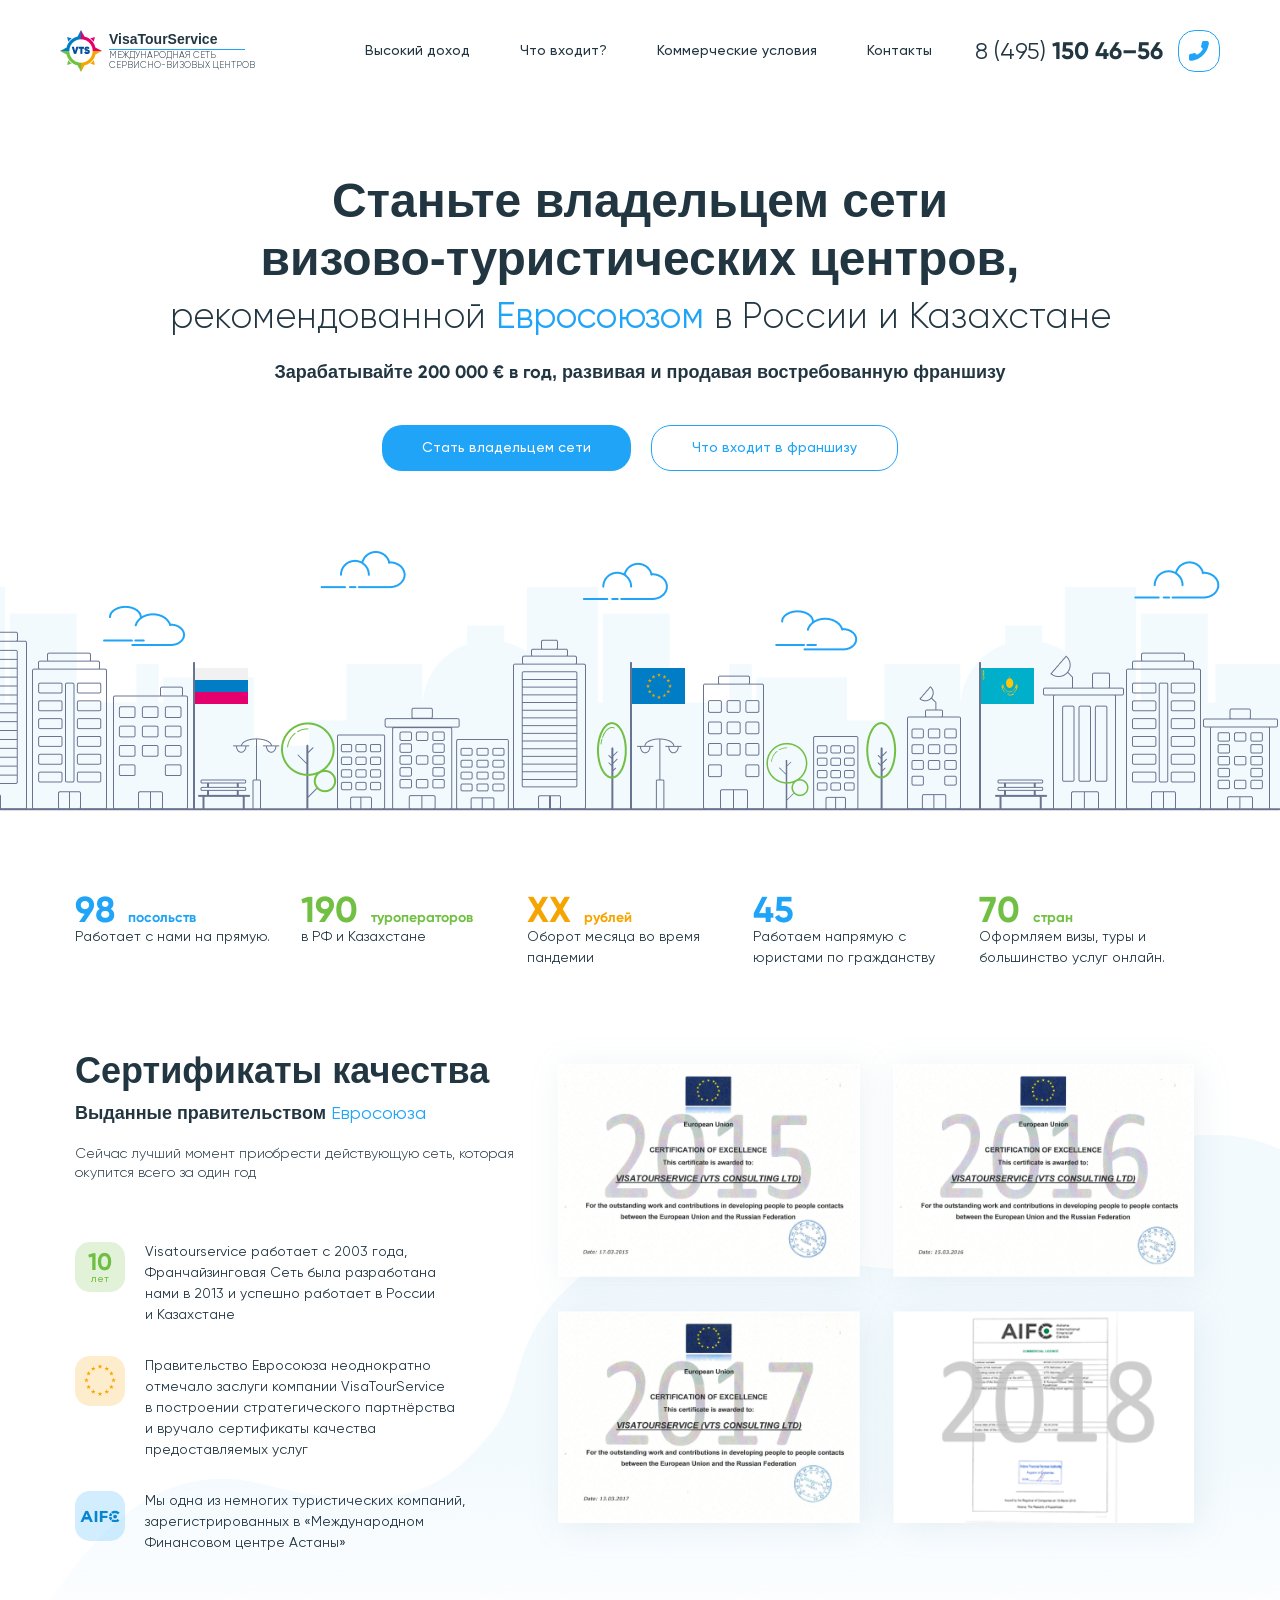
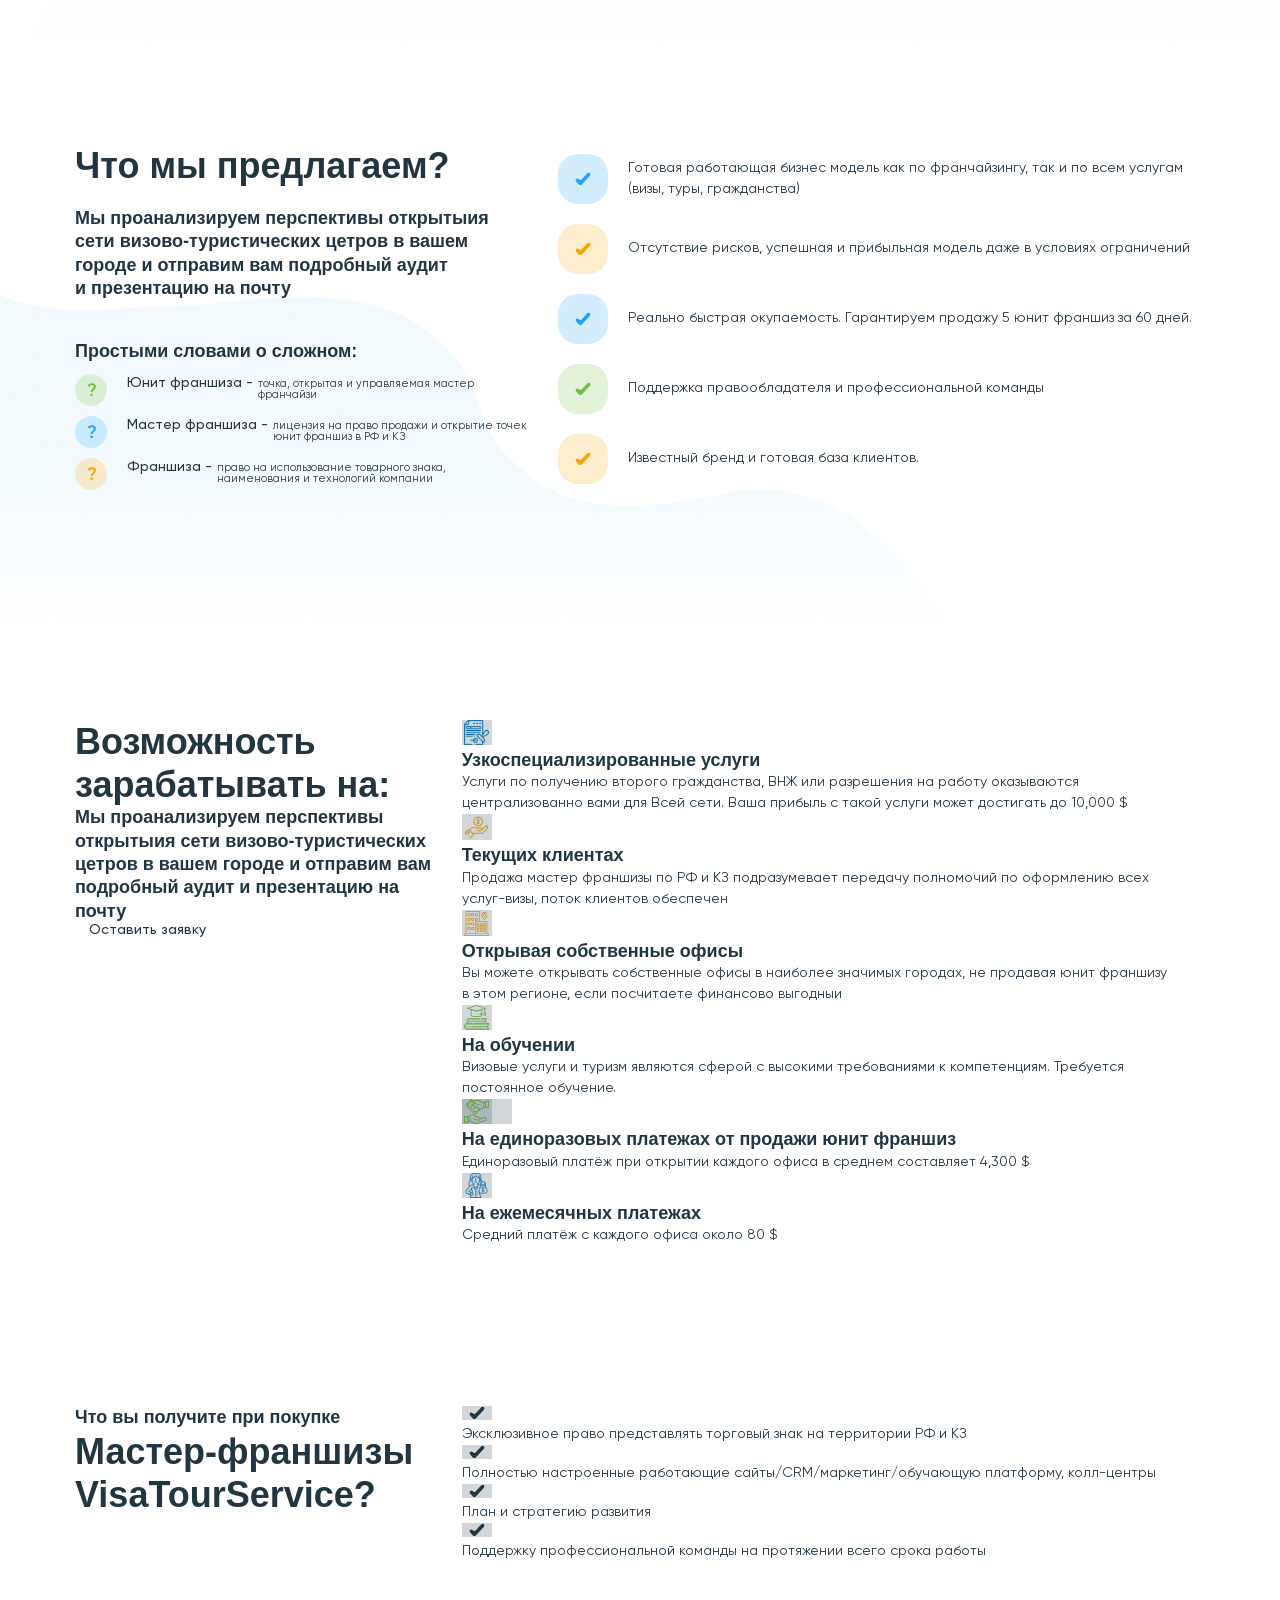
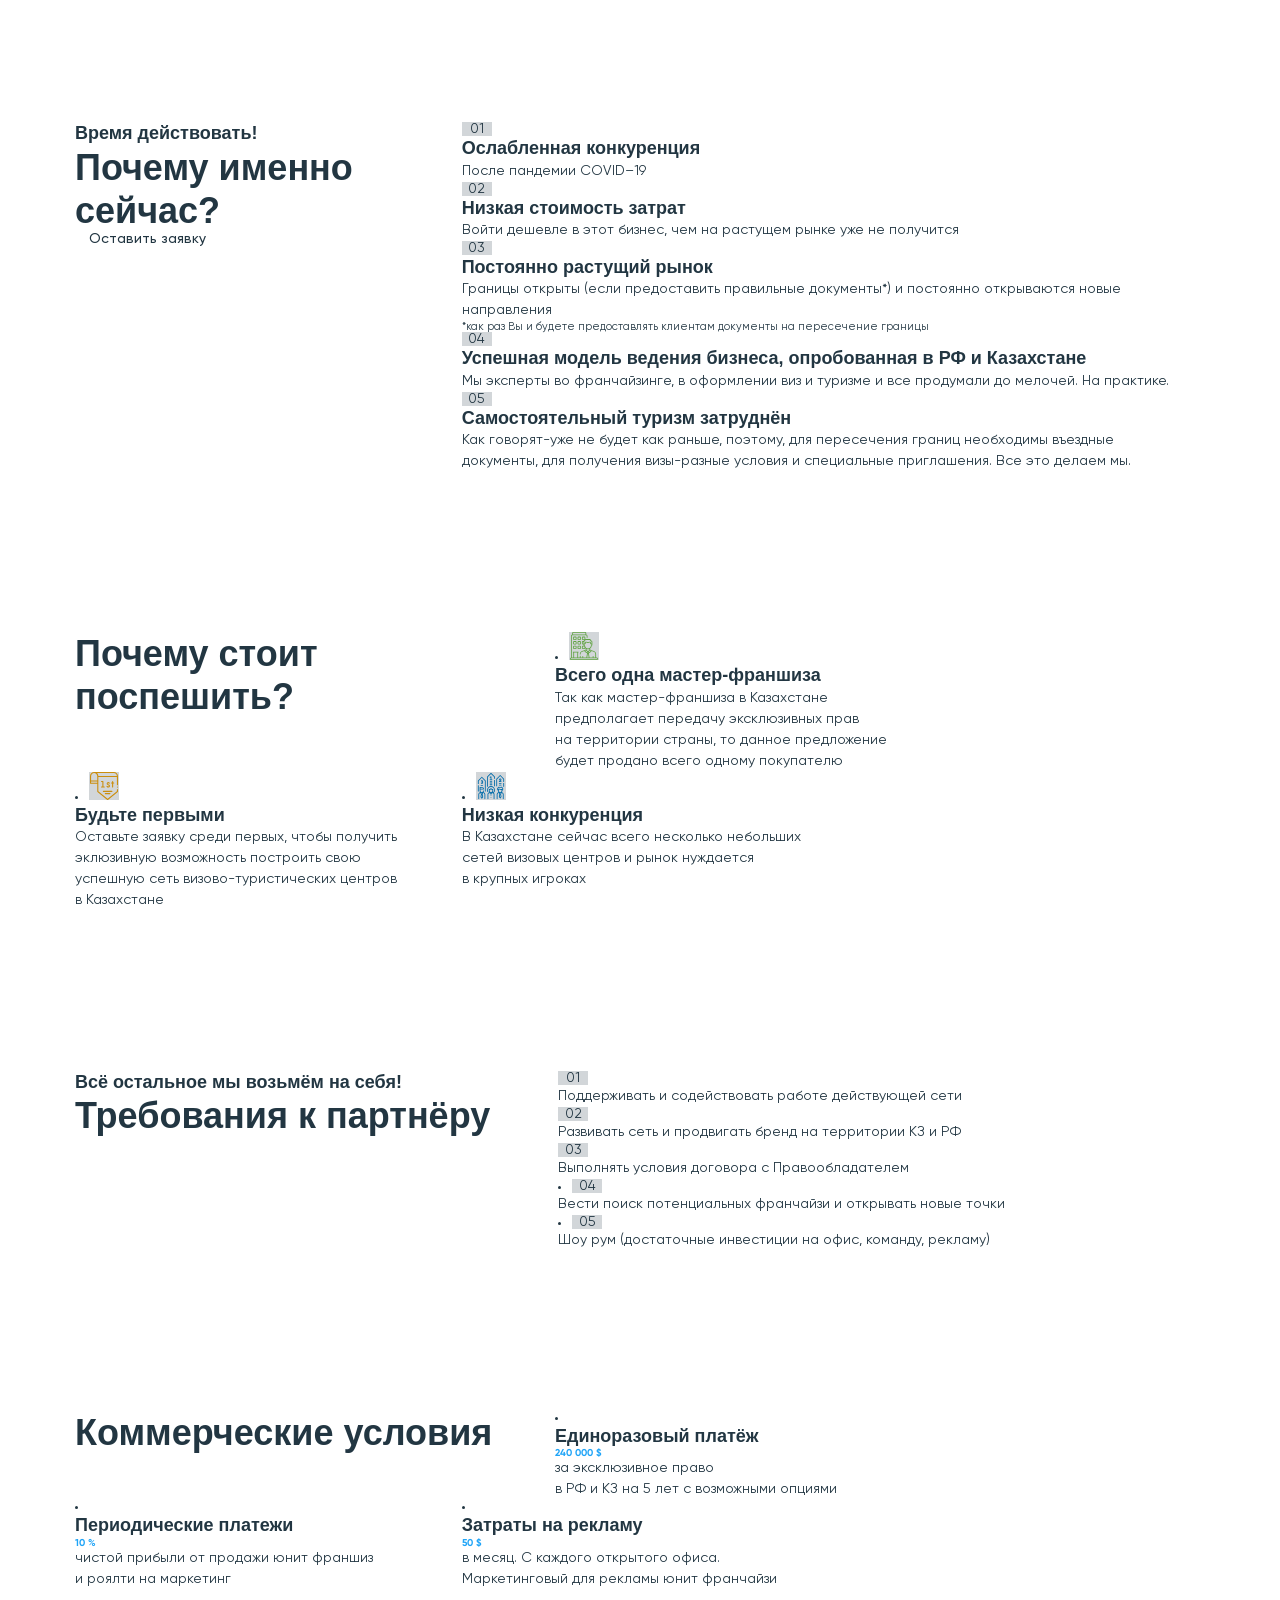
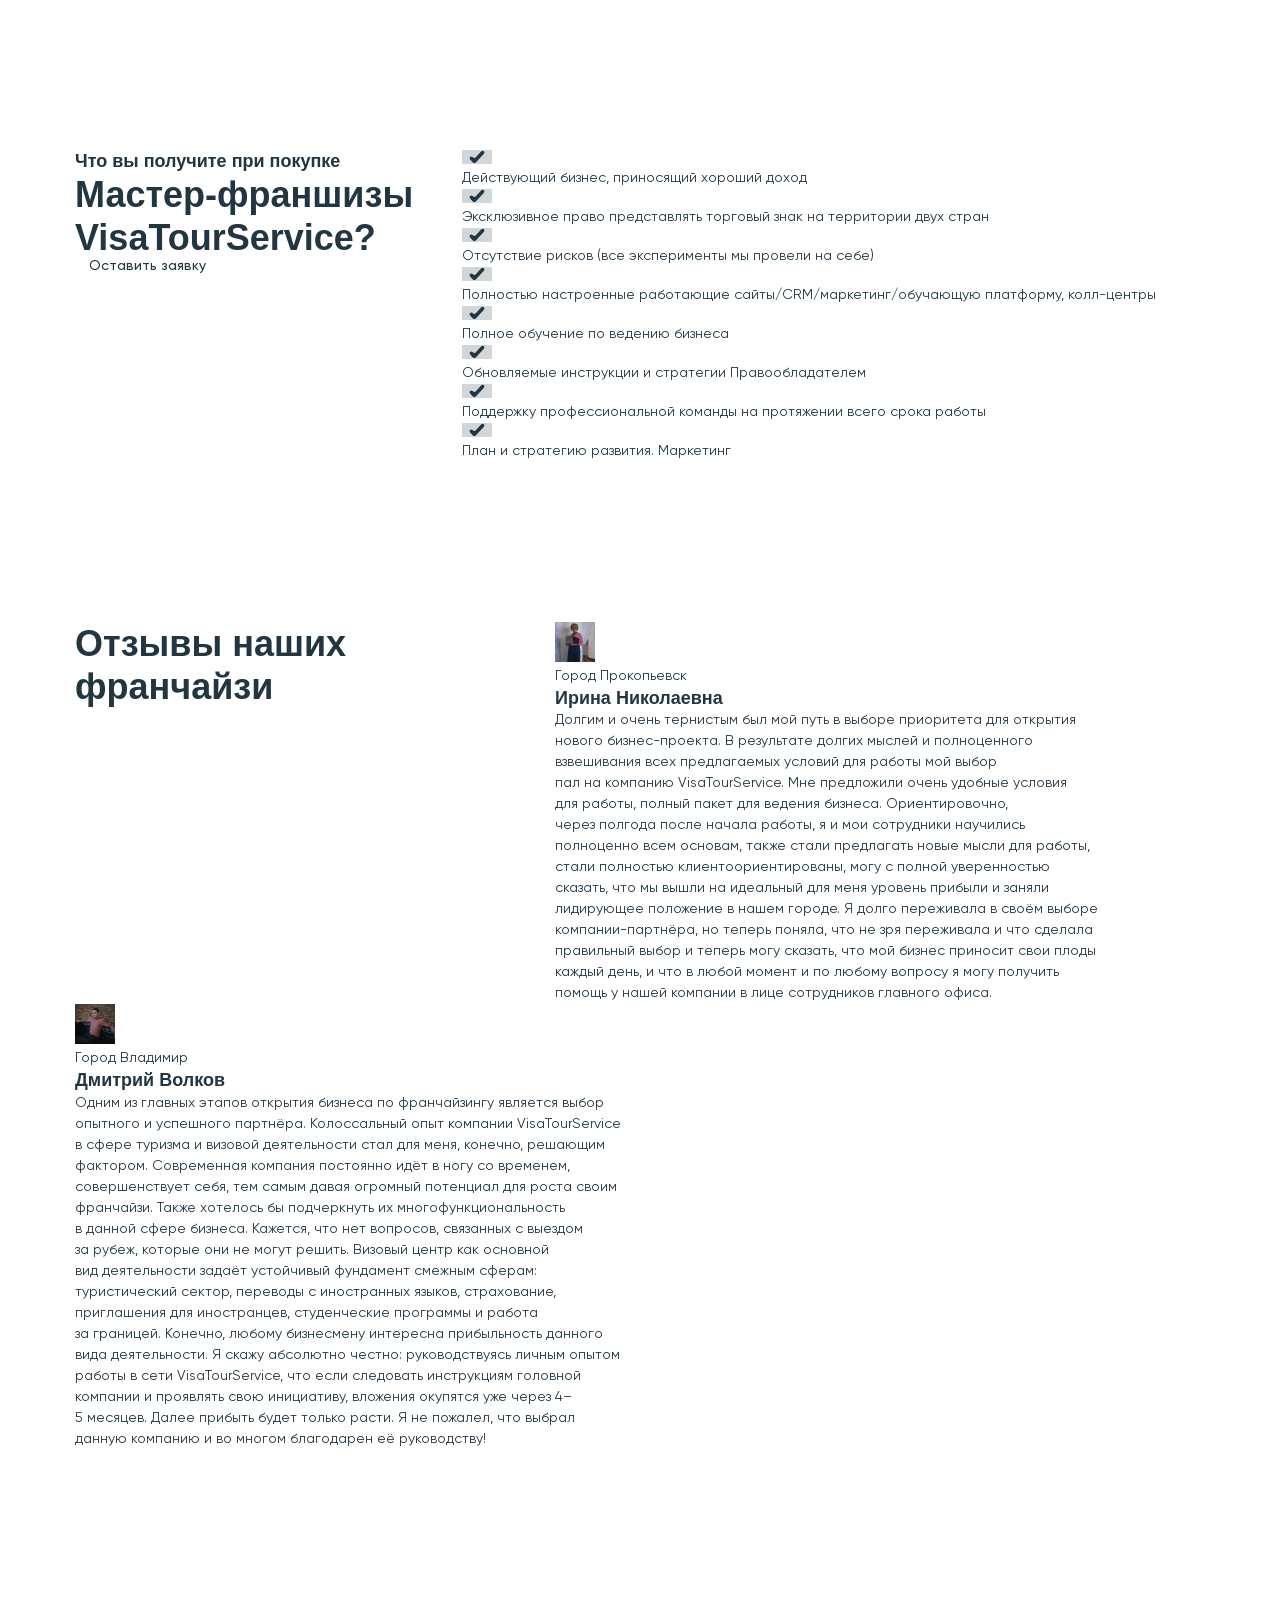
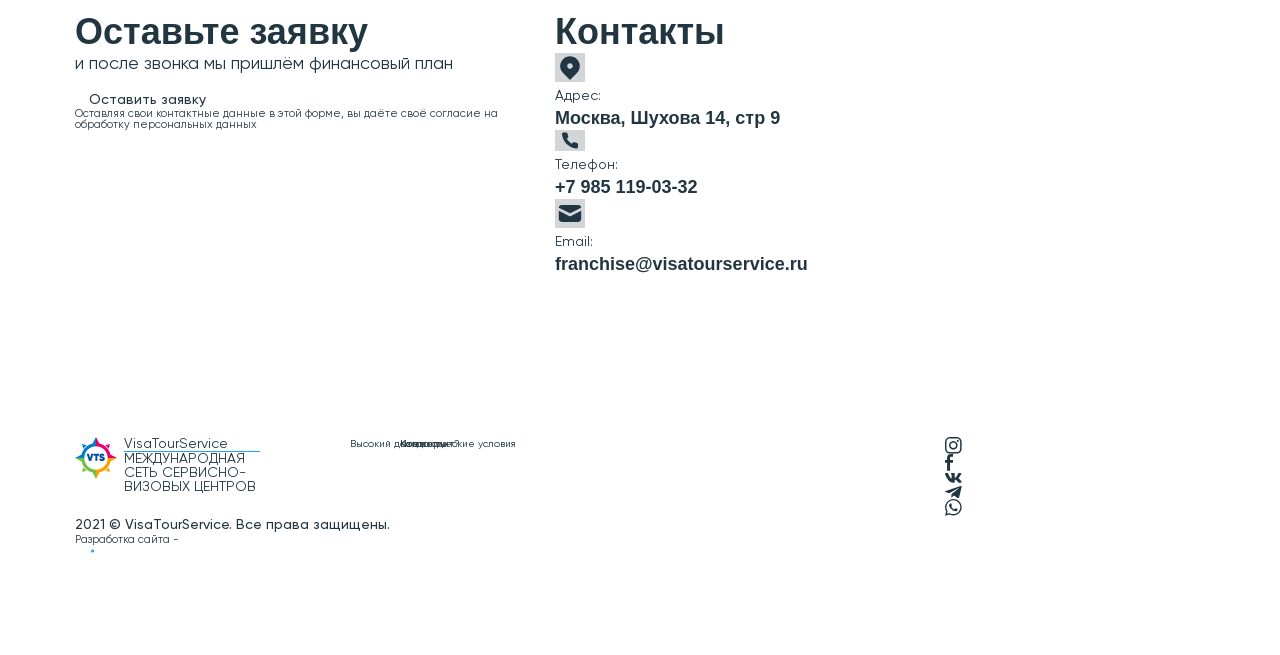
==== docs/index.html @ 0c06a7a9 "set accesable web page" ====
<!DOCTYPE html>
<html lang="ru">
<head>
    <meta charset="UTF-8">
    <title>VTS РФ</title>

    <meta http-equiv="X-UA-Compatible" content="IE=edge">
    <meta name="viewport" content="width=device-width, initial-scale=1, maximum-scale=1, viewport-fit=cover">

    <link rel="icon" href="img/favicon/favicon.ico">

    <link rel="apple-touch-icon" sizes="180x180" href="img/favicon/favicon-180.png">

    <meta name="theme-color" content="#e5f3eb">

    <link rel="stylesheet" href="css/style.min.css">
    <script src="js/scripts.min.js"></script>

</head>
<body>
<header class="header">
    <div class="container">
        <div class="row">
            <div class="col-lg-3 col order-0 p-0">
                <div class="header_logo__wrapper">
                    <div class="header_logo__img">
                        <img src="img/logo.png" alt="VisaTourService">
                    </div>
                    <div class="header_logo__company">
                        <div class="header_logo__company__name">
                            <span class="strong">VisaTourService</span>
                        </div>
                        <div class="header_logo__company__describer">
                            <span class="uppercase small">Международная СЕТЬ СЕРВИСНО-ВИЗОВЫХ ЦЕНТРОВ</span>
                        </div>
                    </div>
                </div>
            </div>
            <div class="col-xl-6 col order-2 order-lg-1 px-0 px-xl-4">
                <nav class="header_nav">
                    <a href="#" class="header_navLink a transition_slow"><span class="h5">Высокий доход</span></a>
                    <a href="#" class="header_navLink a transition_slow"><span class="h5">Что входит?</span></a>
                    <a href="#" class="header_navLink a transition_slow"><span
                            class="h5">Коммерческие условия</span></a>
                    <a href="#" class="header_navLink a transition_slow"><span class="h5">Контакты</span></a>
                </nav>
            </div>
            <div class="col-xl-3 col order-1 order-lg-2 p-0">
                <div class="header_phoneNumber">
                    <span>8 (495) <strong>150 46–56</strong></span>
                    <a href="" class="popup button button-svg transition_fast">
                        <svg width="20" height="20" viewBox="0 0 16 16" fill="none" xmlns="http://www.w3.org/2000/svg">
                            <path d="M0.000494957 11.9791V14.3877C-0.000413895 14.6113 0.0454798 14.8327 0.135237 15.0375C0.224995 15.2424 0.356637 15.4263 0.521733 15.5775C0.686829 15.7286 0.881739 15.8437 1.09398 15.9154C1.30622 15.987 1.53111 16.0136 1.75425 15.9935C4.22976 15.725 6.60765 14.8808 8.69688 13.5286C10.6406 12.2959 12.2886 10.6512 13.5237 8.71134C14.8833 6.61679 15.7294 4.23206 15.9935 1.75036C16.0136 1.52834 15.9871 1.30457 15.9158 1.0933C15.8445 0.882034 15.7299 0.687898 15.5794 0.523253C15.4288 0.358607 15.2455 0.22706 15.0411 0.136987C14.8368 0.0469136 14.6159 0.000287778 14.3926 7.78413e-05H11.9791C11.5887 -0.00375708 11.2102 0.134222 10.9142 0.388297C10.6182 0.642373 10.4248 0.995207 10.3702 1.38103C10.2683 2.15185 10.0794 2.9087 9.80705 3.63713C9.69882 3.9245 9.67539 4.23682 9.73955 4.53707C9.80371 4.83732 9.95277 5.11292 10.1691 5.33121L11.1908 6.35087C10.0455 8.36092 8.37794 10.0252 6.3639 11.1682L5.34221 10.1485C5.12349 9.93264 4.84734 9.78387 4.54649 9.71984C4.24564 9.6558 3.93271 9.67918 3.64477 9.78721C2.91489 10.059 2.15654 10.2476 1.38419 10.3492C0.993406 10.4042 0.636512 10.6007 0.381388 10.9012C0.126264 11.2017 -0.00929451 11.5853 0.000494957 11.9791Z"
                                  fill="currentcolor"/>
                        </svg>
                    </a>
                </div>
            </div>
        </div>
    </div>
</header>

<div class="popup_windows">
    <div class="popup_window mfp-hide" id="popup_callback">
        <div class="text-center mb-3"><span class="h1">Свяжитесь с&nbspнами</span></div>
        <form class="d-flex flex-column">
            <input type="text" name="name" required placeholder="Введите Ваше имя"
                   class="my-3 transition input input_style_1 input_fluid">
            <input type="text" name="phone" required placeholder="Введите Ваш номер телефона"
                   class="my-3 transition input_style_1 input_fluid">
            <div class="text-center my-3">
                <p class="h7">Нажимая на кнопку “ОТПРАВИТЬ” Вы соглашаетесь с нашей политикой конфинденциальности и
                    даете согласие на обработку
                    <a href="" class="a_underline transition">персональных данных</a></p>
            </div>
            <div class="my-3"><input type="submit" class="button button_style_2 button_fluid transition"
                                     value="Отправить"></div>
        </form>
    </div>

    <div class="popup_window mfp-hide" id="popup_message">
        <div class="text-center mb-3"><span class="h1">Спасибо за&nbspзаявку</span></div>
        <div class="text-center">
            <p>Наши менеджеры свяжутся с Вами, как только обработают Ваш запрос</p>
        </div>

    </div>
</div>

<main class="main">

    <div class="section section_1">
        <div class="container">
            <div class="row">
                <div class="col s1_wrapper">
                    <h1 class="h1 mb-3">Станьте владельцем&nbspсети<br> визово-туристических центров, </h1>
                    <h2 class="h2_l mb-3">рекомендованной <span class="accent">Евросоюзом</span>
                        в России&nbspи&nbspКазахстане</h2>
                    <h3 class="h3 my-3">Зарабатывайте <strong>200 000 € в год</strong>, развивая и продавая
                        востребованную
                        франшизу</h3>
                    <div class="d-flex justify-content-center mt-5 flex-wrap">
                        <a href="#" class="popup button button_style_1 transition mb-3 mb-lg-0">Стать владельцем
                            сети</a>
                        <a href="#" class="popup button button_style_2 transition mb-3 mb-lg-0">Что входит
                            в франшизу</a>
                    </div>
                </div>
            </div>
        </div>
        <div class="s1__decoration s1_bgAnimation">

        </div>
    </div>

    <div class="section section_2">
        <div class="container">
            <div class="row">
                <ul class="col s2_list">
                    <li class="s2_list__item">
                        <div class="accent">
                            <span class="numbersBold">98</span>
                            <span class="numbersMedium">посольств</span>
                        </div>
                        <p>Работает с нами на прямую. </p>
                    </li>
                    <li class="s2_list__item">
                        <div class="accent-green">
                            <span class="numbersBold">190</span>
                            <span class="numbersMedium">туроператоров</span>
                        </div>
                        <p>в РФ и Казахстане</p>
                    </li>
                    <li class="s2_list__item">
                        <div class="accent-orange">
                            <span class="numbersBold">ХХ</span>
                            <span class="numbersMedium">рублей</span>
                        </div>
                        <p>Оборот месяца во время пандемии </p>
                    </li>
                    <li class="s2_list__item">
                        <div class="accent">
                            <span class="numbersBold">45</span>
                            <span class="numbersMedium"></span>
                        </div>
                        <p>Работаем напрямую с юристами по гражданству </p>
                    </li>
                    <li class="s2_list__item">
                        <div class="accent-green">
                            <span class="numbersBold">70</span>
                            <span class="numbersMedium">стран</span>
                        </div>
                        <p>Оформляем визы, туры и большинство услуг онлайн. </p>
                    </li>
                </ul>
            </div>
            <div class="row">
                <div class="col-lg-5 col-12">
                    <div class="s2_headers section_headers">
                        <h2 class="h2 mb-3">Сертификаты качества</h2>
                        <h3 class="h3 mb-3">Выданные правительством <span class="accent">Евросоюза</span></h3>
                        <h4 class="h4 mt-3 mb-5">Сейчас лучший момент приобрести действующую сеть, которая окупится
                            всего
                            за один год</h4>
                    </div>
                    <ul class="s2_description mt-5">
                        <li class="s2_item mb-5">
                            <div class="marker marker-s1 accent-green">
                                <span class="numberInMarker">10</span>
                                <span class="textInMarker">лет</span>
                            </div>
                            <p>Visatourservice работает с 2003 года, Франчайзинговая Сеть была разработана нами
                                в 2013 и успешно работает в России и Казахстане</p>
                        </li>
                        <li class="s2_item mt-3 mb-5">
                            <div class="marker marker-s1 accent-orange">
                                <svg width="32" height="33" viewBox="0 0 32 33" fill="none"
                                     xmlns="http://www.w3.org/2000/svg">
                                    <g clip-path="url(#clip0_15_264)">
                                        <path d="M15.9999 0.0441895L16.5599 1.81211H18.3999L16.9599 2.93714L17.5199 4.70506L15.9999 3.58002L14.4799 4.70506L15.0399 2.93714L13.5999 1.81211H15.4399L15.9999 0.0441895Z"
                                              fill="currentcolor"/>
                                        <path d="M15.9999 27.3658L16.5599 29.1337H18.3999L16.9599 30.1783L17.5199 32.0265L15.9999 30.9015L14.48 32.0265L15.04 30.1783L13.6 29.1337H15.4399L15.9999 27.3658Z"
                                              fill="currentcolor"/>
                                        <path d="M22.7199 25.1158L23.2799 26.8837H25.2L23.6799 28.0087L24.2399 29.7766L22.7199 28.6516L21.1999 29.7766L21.8399 28.0087L20.3199 26.8837H22.1599L22.7199 25.1158Z"
                                              fill="currentcolor"/>
                                        <path d="M27.36 20.4551L27.92 22.223H29.84L28.32 23.348L28.88 25.1159L27.36 23.9908L25.84 25.1159L26.48 23.348L24.96 22.223H26.8L27.36 20.4551Z"
                                              fill="currentcolor"/>
                                        <path d="M29.6 13.7051L30.16 15.473H32L30.48 16.598L31.04 18.3659L29.6 17.2408L28.08 18.3659L28.64 16.598L27.12 15.473H28.96L29.6 13.7051Z"
                                              fill="currentcolor"/>
                                        <path d="M27.36 6.87463L27.92 8.72285H29.84L28.32 9.7675L28.88 11.5354L27.36 10.4907L25.84 11.5354L26.48 9.7675L24.96 8.72285H26.8L27.36 6.87463Z"
                                              fill="currentcolor"/>
                                        <path d="M22.7199 2.21387L23.2799 4.0621H25.2L23.6799 5.10676L24.2399 6.87464L22.7199 5.82999L21.1999 6.87464L21.8399 5.10676L20.3199 4.0621H22.1599L22.7199 2.21387Z"
                                              fill="currentcolor"/>
                                        <path d="M9.27999 25.1158L8.72 26.8837H6.80005L8.32001 28.0087L7.76003 29.7766L9.27999 28.6516L10.8 29.7766L10.16 28.0087L11.6799 26.8837H9.83998L9.27999 25.1158Z"
                                              fill="currentcolor"/>
                                        <path d="M4.63991 20.4551L4.07991 22.223H2.15991L3.67991 23.348L3.11991 25.1159L4.63991 23.9908L6.15992 25.1159L5.51992 23.348L7.03992 22.223H5.19992L4.63991 20.4551Z"
                                              fill="currentcolor"/>
                                        <path d="M2.4 13.7051L1.84 15.473H0L1.52 16.598L0.960001 18.3659L2.4 17.2408L3.92 18.3659L3.36 16.598L4.88 15.473H3.04L2.4 13.7051Z"
                                              fill="currentcolor"/>
                                        <path d="M4.63991 6.87463L4.07991 8.72285H2.15991L3.67991 9.7675L3.11991 11.5354L4.63991 10.4907L6.15992 11.5354L5.51992 9.7675L7.03992 8.72285H5.19992L4.63991 6.87463Z"
                                              fill="currentcolor"/>
                                        <path d="M9.27999 2.21387L8.72 4.0621H6.80005L8.32001 5.10676L7.76003 6.87464L9.27999 5.82999L10.8 6.87464L10.16 5.10676L11.6799 4.0621H9.83998L9.27999 2.21387Z"
                                              fill="currentcolor"/>
                                    </g>
                                    <defs>
                                        <clipPath id="clip0_15_264">
                                            <rect width="32" height="31.9823" fill="white"
                                                  transform="translate(0 0.0441895)"/>
                                        </clipPath>
                                    </defs>
                                </svg>
                            </div>
                            <p>Правительство Евросоюза неоднократно отмечало заслуги компании VisaTourService
                                в построении стратегического партнёрства и вручало сертификаты качества предоставляемых
                                услуг</p>
                        </li>
                        <li class="s2_item mt-3 mb-5">
                            <div class="marker marker-s1 accent">
                                <img src="img/svg/icon_AIFC.png" alt="">
                            </div>
                            <p>Мы одна из немногих туристических компаний, зарегистрированных в «Международном
                                Финансовом центре Астаны»</p>
                        </li>
                    </ul>
                </div>
                <div class="col-lg-7 col-12 s2_certificates">
                    <div class=""><img src="img/cer2015.png" alt=""></div>
                    <div class=""><img src="img/cer2016.png" alt=""></div>
                    <div class=""><img src="img/cer2017.png" alt=""></div>
                    <div class=""><img src="img/cer2018.png" alt=""></div>
                </div>
            </div>
        </div>
        <div class="s2__decoration"></div>
    </div>

    <div class="section section_3">
        <div class="container">
            <div class="row">
                <div class="col-lg-5 col">
                    <div class="s3_headers section_headers">
                        <h2 class="h2 mb-3">Что мы предлагаем?</h2>
                        <h3 class="h3 my-3">Мы проанализируем перспективы открытыия сети визово-туристических цетров в
                            вашем
                            городе и отправим вам подробный аудит и презентацию на почту</h3>
                    </div>
                    <ul class="s3_description mt-5">
                        <h3 class="h3 mb-3">Простыми словами о сложном:</h3>
                        <li class="s3_item my-3">
                            <div class="marker marker-s2 accent-green">
                                <svg width="9" height="14" viewBox="0 0 9 14" fill="none"
                                     xmlns="http://www.w3.org/2000/svg">
                                    <path d="M3.6 9.04C3.6 8.548 3.708 8.092 3.924 7.672C4.14 7.252 4.404 6.892 4.716 6.592C5.028 6.28 5.34 5.986 5.652 5.71C5.964 5.422 6.228 5.116 6.444 4.792C6.66 4.456 6.768 4.108 6.768 3.748C6.768 3.244 6.594 2.86 6.246 2.596C5.898 2.32 5.43 2.182 4.842 2.182C4.278 2.182 3.792 2.326 3.384 2.614C2.976 2.902 2.682 3.31 2.502 3.838L0.72 2.83C1.056 1.978 1.596 1.324 2.34 0.868C3.096 0.399999 3.948 0.165999 4.896 0.165999C5.964 0.165999 6.888 0.471999 7.668 1.084C8.448 1.696 8.838 2.542 8.838 3.622C8.838 4.126 8.73 4.6 8.514 5.044C8.298 5.476 8.034 5.848 7.722 6.16C7.41 6.472 7.098 6.778 6.786 7.078C6.474 7.366 6.21 7.678 5.994 8.014C5.778 8.35 5.67 8.692 5.67 9.04H3.6ZM5.598 12.82C5.334 13.084 5.016 13.216 4.644 13.216C4.272 13.216 3.954 13.084 3.69 12.82C3.426 12.556 3.294 12.238 3.294 11.866C3.294 11.494 3.42 11.176 3.672 10.912C3.936 10.648 4.26 10.516 4.644 10.516C5.016 10.516 5.334 10.648 5.598 10.912C5.862 11.176 5.994 11.494 5.994 11.866C5.994 12.238 5.862 12.556 5.598 12.82Z"
                                          fill="currentcolor"/>
                                </svg>

                            </div>
                            <div class="d-flex align-items-baseline">
                                <h5 class="h5 mr-2">Юнит франшиза - </h5>
                                <span class="description">точка, открытая и управляемая мастер франчайзи</span>
                            </div>

                        </li>
                        <li class="s3_item my-3">
                            <div class="marker marker-s2 accent">
                                <svg width="9" height="14" viewBox="0 0 9 14" fill="none"
                                     xmlns="http://www.w3.org/2000/svg">
                                    <path d="M3.6 9.04C3.6 8.548 3.708 8.092 3.924 7.672C4.14 7.252 4.404 6.892 4.716 6.592C5.028 6.28 5.34 5.986 5.652 5.71C5.964 5.422 6.228 5.116 6.444 4.792C6.66 4.456 6.768 4.108 6.768 3.748C6.768 3.244 6.594 2.86 6.246 2.596C5.898 2.32 5.43 2.182 4.842 2.182C4.278 2.182 3.792 2.326 3.384 2.614C2.976 2.902 2.682 3.31 2.502 3.838L0.72 2.83C1.056 1.978 1.596 1.324 2.34 0.868C3.096 0.399999 3.948 0.165999 4.896 0.165999C5.964 0.165999 6.888 0.471999 7.668 1.084C8.448 1.696 8.838 2.542 8.838 3.622C8.838 4.126 8.73 4.6 8.514 5.044C8.298 5.476 8.034 5.848 7.722 6.16C7.41 6.472 7.098 6.778 6.786 7.078C6.474 7.366 6.21 7.678 5.994 8.014C5.778 8.35 5.67 8.692 5.67 9.04H3.6ZM5.598 12.82C5.334 13.084 5.016 13.216 4.644 13.216C4.272 13.216 3.954 13.084 3.69 12.82C3.426 12.556 3.294 12.238 3.294 11.866C3.294 11.494 3.42 11.176 3.672 10.912C3.936 10.648 4.26 10.516 4.644 10.516C5.016 10.516 5.334 10.648 5.598 10.912C5.862 11.176 5.994 11.494 5.994 11.866C5.994 12.238 5.862 12.556 5.598 12.82Z"
                                          fill="currentcolor"/>
                                </svg>

                            </div>
                            <div class="d-flex align-items-baseline">
                                <h5 class="h5 mr-2">Мастер франшиза - </h5>
                                <span class="description"> лицензия на право продажи и открытие точек юнит франшиз в РФ и КЗ</span>
                            </div>

                        </li>
                        <li class="s3_item my-3">
                            <div class="marker marker-s2 accent-orange">
                                <svg width="9" height="14" viewBox="0 0 9 14" fill="none"
                                     xmlns="http://www.w3.org/2000/svg">
                                    <path d="M3.6 9.04C3.6 8.548 3.708 8.092 3.924 7.672C4.14 7.252 4.404 6.892 4.716 6.592C5.028 6.28 5.34 5.986 5.652 5.71C5.964 5.422 6.228 5.116 6.444 4.792C6.66 4.456 6.768 4.108 6.768 3.748C6.768 3.244 6.594 2.86 6.246 2.596C5.898 2.32 5.43 2.182 4.842 2.182C4.278 2.182 3.792 2.326 3.384 2.614C2.976 2.902 2.682 3.31 2.502 3.838L0.72 2.83C1.056 1.978 1.596 1.324 2.34 0.868C3.096 0.399999 3.948 0.165999 4.896 0.165999C5.964 0.165999 6.888 0.471999 7.668 1.084C8.448 1.696 8.838 2.542 8.838 3.622C8.838 4.126 8.73 4.6 8.514 5.044C8.298 5.476 8.034 5.848 7.722 6.16C7.41 6.472 7.098 6.778 6.786 7.078C6.474 7.366 6.21 7.678 5.994 8.014C5.778 8.35 5.67 8.692 5.67 9.04H3.6ZM5.598 12.82C5.334 13.084 5.016 13.216 4.644 13.216C4.272 13.216 3.954 13.084 3.69 12.82C3.426 12.556 3.294 12.238 3.294 11.866C3.294 11.494 3.42 11.176 3.672 10.912C3.936 10.648 4.26 10.516 4.644 10.516C5.016 10.516 5.334 10.648 5.598 10.912C5.862 11.176 5.994 11.494 5.994 11.866C5.994 12.238 5.862 12.556 5.598 12.82Z"
                                          fill="currentcolor"/>
                                </svg>

                            </div>
                            <div class="d-flex align-items-baseline">
                                <h5 class="h5 mr-2">Франшиза -</h5>
                                <span class="description">право на использование товарного знака, наименования и технологий компании</span>
                            </div>

                        </li>
                    </ul>
                </div>
                <div class="col-lg-7 col">
                    <ul class="s3_list">
                        <li class="s3_list__item my-3">
                            <div class="marker marker-s3 accent">
                                <svg width="16" height="14" viewBox="0 0 16 14" fill="none"
                                     xmlns="http://www.w3.org/2000/svg">
                                    <path d="M6.79692 12.4285C6.00599 13.2777 4.66067 13.2777 3.86975 12.4285L1.10076 9.45525C0.480571 8.78932 0.480571 7.75728 1.10076 7.09135C1.78726 6.35422 2.95521 6.35505 3.64067 7.09314L3.86916 7.33918C4.65992 8.19067 6.0074 8.19128 6.79894 7.34051L12.3586 1.36472C13.0447 0.627337 14.2123 0.627045 14.8987 1.36408C15.5192 2.03033 15.5192 3.06287 14.8987 3.72912L6.79692 12.4285Z"
                                          fill="currentcolor"/>
                                </svg>
                            </div>
                            <p>Готовая работающая бизнес модель как по франчайзингу, так и по всем услугам (визы, туры,
                                гражданства)</p>
                        </li>
                        <li class="s3_list__item my-3">
                            <div class="marker marker-s3 accent-orange">
                                <svg width="16" height="14" viewBox="0 0 16 14" fill="none"
                                     xmlns="http://www.w3.org/2000/svg">
                                    <path d="M6.79692 12.4285C6.00599 13.2777 4.66067 13.2777 3.86975 12.4285L1.10076 9.45525C0.480571 8.78932 0.480571 7.75728 1.10076 7.09135C1.78726 6.35422 2.95521 6.35505 3.64067 7.09314L3.86916 7.33918C4.65992 8.19067 6.0074 8.19128 6.79894 7.34051L12.3586 1.36472C13.0447 0.627337 14.2123 0.627045 14.8987 1.36408C15.5192 2.03033 15.5192 3.06287 14.8987 3.72912L6.79692 12.4285Z"
                                          fill="currentcolor"/>
                                </svg>
                            </div>
                            <p>Отсутствие рисков, успешная и прибыльная модель даже в условиях ограничений</p>
                        </li>
                        <li class="s3_list__item my-3">
                            <div class="marker marker-s3 accent">
                                <svg width="16" height="14" viewBox="0 0 16 14" fill="none"
                                     xmlns="http://www.w3.org/2000/svg">
                                    <path d="M6.79692 12.4285C6.00599 13.2777 4.66067 13.2777 3.86975 12.4285L1.10076 9.45525C0.480571 8.78932 0.480571 7.75728 1.10076 7.09135C1.78726 6.35422 2.95521 6.35505 3.64067 7.09314L3.86916 7.33918C4.65992 8.19067 6.0074 8.19128 6.79894 7.34051L12.3586 1.36472C13.0447 0.627337 14.2123 0.627045 14.8987 1.36408C15.5192 2.03033 15.5192 3.06287 14.8987 3.72912L6.79692 12.4285Z"
                                          fill="currentcolor"/>
                                </svg>
                            </div>
                            <p>Реально быстрая окупаемость. Гарантируем продажу 5 юнит франшиз за 60 дней.</p>
                        </li>
                        <li class="s3_list__item my-3">
                            <div class="marker marker-s3 accent-green">
                                <svg width="16" height="14" viewBox="0 0 16 14" fill="none"
                                     xmlns="http://www.w3.org/2000/svg">
                                    <path d="M6.79692 12.4285C6.00599 13.2777 4.66067 13.2777 3.86975 12.4285L1.10076 9.45525C0.480571 8.78932 0.480571 7.75728 1.10076 7.09135C1.78726 6.35422 2.95521 6.35505 3.64067 7.09314L3.86916 7.33918C4.65992 8.19067 6.0074 8.19128 6.79894 7.34051L12.3586 1.36472C13.0447 0.627337 14.2123 0.627045 14.8987 1.36408C15.5192 2.03033 15.5192 3.06287 14.8987 3.72912L6.79692 12.4285Z"
                                          fill="currentcolor"/>
                                </svg>
                            </div>
                            <p>Поддержка правообладателя и профессиональной команды</p>
                        </li>
                        <li class="s3_list__item my-3">
                            <div class="marker marker-s3 accent-orange">
                                <svg width="16" height="14" viewBox="0 0 16 14" fill="none"
                                     xmlns="http://www.w3.org/2000/svg">
                                    <path d="M6.79692 12.4285C6.00599 13.2777 4.66067 13.2777 3.86975 12.4285L1.10076 9.45525C0.480571 8.78932 0.480571 7.75728 1.10076 7.09135C1.78726 6.35422 2.95521 6.35505 3.64067 7.09314L3.86916 7.33918C4.65992 8.19067 6.0074 8.19128 6.79894 7.34051L12.3586 1.36472C13.0447 0.627337 14.2123 0.627045 14.8987 1.36408C15.5192 2.03033 15.5192 3.06287 14.8987 3.72912L6.79692 12.4285Z"
                                          fill="currentcolor"/>
                                </svg>
                            </div>
                            <p>Известный бренд и готовая база клиентов.</p>
                        </li>
                    </ul>
                </div>
            </div>
        </div>
    </div>

    <div class="section section_4">
        <div class="container">
            <div class="row">
                <div class="col-lg-4 col">
                    <div class="section_headers">
                        <h2 class="h2">Возможность зарабатывать на:</h2>
                        <h3 class="h3">Мы проанализируем перспективы открытыия сети визово-туристических цетров в
                            вашем городе и отправим вам подробный аудит и презентацию на почту</h3>
                    </div>
                    <ul class="s4_description">
                        <a href="#" class="button">Оставить заявку</a>
                    </ul>
                </div>
                <div class="col-lg-8 col">
                    <ul class="s4_list">
                        <li class="s4_list__item">
                            <div class="marker marker-s4">
                                <img src="img/svg/icon_official-document.svg" alt="">
                            </div>
                            <div>
                                <h3 class="h3">Узкоспециализированные услуги</h3>
                                <p>Услуги по получению второго гражданства, ВНЖ или разрешения на работу оказываются
                                    централизованно вами для Всей сети. Ваша прибыль с такой услуги может достигать
                                    до 10,000 $</p>
                            </div>
                        </li>
                        <li class="s4_list__item">
                            <div class="marker marker-s4">
                                <img src="img/svg/icon_hand.svg" alt="">
                            </div>
                            <div>
                                <h3 class="h3">Текущих клиентах</h3>
                                <p>Продажа мастер франшизы по РФ и КЗ подразумевает передачу полномочий по оформлению
                                    всех услуг-визы, поток клиентов обеспечен</p>
                            </div>
                        </li>
                        <li class="s4_list__item">
                            <div class="marker marker-s4">
                                <img src="img/svg/icon_officebuilding.svg" alt="">
                            </div>
                            <div>
                                <h3 class="h3">Открывая собственные офисы</h3>
                                <p>Вы можете открывать собственные офисы в наиболее значимых городах, не продавая юнит
                                    франшизу в этом регионе, если посчитаете финансово выгодныи</p>
                            </div>
                        </li>
                        <li class="s4_list__item">
                            <div class="marker marker-s4">
                                <img src="img/svg/icon_knowlege.svg" alt="">
                            </div>
                            <div>
                                <h3 class="h3">На обучении</h3>
                                <p>Визовые услуги и туризм являются сферой с высокими требованиями к компетенциям.
                                    Требуется постоянное обучение.</p>
                            </div>
                        </li>
                        <li class="s4_list__item">
                            <div class="marker marker-s4">
                                <div class="marker marker-s4">
                                    <img src="img/svg/icon_paymentmetod.svg" alt="">
                                </div>
                            </div>
                            <div>
                                <h3 class="h3">На единоразовых платежах от продажи юнит франшиз</h3>
                                <p>Единоразовый платёж при открытии каждого офиса в среднем составляет 4,300 $</p>
                            </div>
                        </li>
                        <li class="s4_list__item">
                            <div class="marker marker-s4">
                                <img src="img/svg/icon_moneywoman.svg" alt="">
                            </div>
                            <div>
                                <h3 class="h3">На ежемесячных платежах</h3>
                                <p>Средний платёж с каждого офиса около 80 $</p>
                            </div>
                        </li>

                    </ul>
                </div>
            </div>
        </div>
    </div>

    <div class="section section_5">
        <div class="container">
            <div class="row">
                <div class="col-lg-4 col">
                    <div class="section_headers">
                        <h3 class="h3">Что вы получите при покупке</h3>
                        <h2 class="h2">Мастер-франшизы VisaTourService?</h2>
                    </div>
                </div>
                <div class="col-lg-8 col">
                    <ul class="s5_list">
                        <li class="s5_list__item">
                            <div class="marker marker-s5">
                                <svg width="16" height="14" viewBox="0 0 16 14" fill="none"
                                     xmlns="http://www.w3.org/2000/svg">
                                    <path d="M6.79692 12.4285C6.00599 13.2777 4.66067 13.2777 3.86975 12.4285L1.10076 9.45525C0.480571 8.78932 0.480571 7.75728 1.10076 7.09135C1.78726 6.35422 2.95521 6.35505 3.64067 7.09314L3.86916 7.33918C4.65992 8.19067 6.0074 8.19128 6.79894 7.34051L12.3586 1.36472C13.0447 0.627337 14.2123 0.627045 14.8987 1.36408C15.5192 2.03033 15.5192 3.06287 14.8987 3.72912L6.79692 12.4285Z"
                                          fill="currentcolor"/>
                                </svg>
                            </div>
                            <p>Эксклюзивное право представлять торговый знак на территории РФ и КЗ</p>
                        </li>
                        <li class="s5_list__item">
                            <div class="marker marker-s5">
                                <svg width="16" height="14" viewBox="0 0 16 14" fill="none"
                                     xmlns="http://www.w3.org/2000/svg">
                                    <path d="M6.79692 12.4285C6.00599 13.2777 4.66067 13.2777 3.86975 12.4285L1.10076 9.45525C0.480571 8.78932 0.480571 7.75728 1.10076 7.09135C1.78726 6.35422 2.95521 6.35505 3.64067 7.09314L3.86916 7.33918C4.65992 8.19067 6.0074 8.19128 6.79894 7.34051L12.3586 1.36472C13.0447 0.627337 14.2123 0.627045 14.8987 1.36408C15.5192 2.03033 15.5192 3.06287 14.8987 3.72912L6.79692 12.4285Z"
                                          fill="currentcolor"/>
                                </svg>
                            </div>
                            <p>Полностью настроенные работающие сайты/CRM/маркетинг/обучающую платформу, колл-центры</p>
                        </li>
                        <li class="s5_list__item">
                            <div class="marker marker-s5">
                                <svg width="16" height="14" viewBox="0 0 16 14" fill="none"
                                     xmlns="http://www.w3.org/2000/svg">
                                    <path d="M6.79692 12.4285C6.00599 13.2777 4.66067 13.2777 3.86975 12.4285L1.10076 9.45525C0.480571 8.78932 0.480571 7.75728 1.10076 7.09135C1.78726 6.35422 2.95521 6.35505 3.64067 7.09314L3.86916 7.33918C4.65992 8.19067 6.0074 8.19128 6.79894 7.34051L12.3586 1.36472C13.0447 0.627337 14.2123 0.627045 14.8987 1.36408C15.5192 2.03033 15.5192 3.06287 14.8987 3.72912L6.79692 12.4285Z"
                                          fill="currentcolor"/>
                                </svg>
                            </div>
                            <p>План и стратегию развития</p>
                        </li>
                        <li class="s5_list__item">
                            <div class="marker marker-s5">
                                <svg width="16" height="14" viewBox="0 0 16 14" fill="none"
                                     xmlns="http://www.w3.org/2000/svg">
                                    <path d="M6.79692 12.4285C6.00599 13.2777 4.66067 13.2777 3.86975 12.4285L1.10076 9.45525C0.480571 8.78932 0.480571 7.75728 1.10076 7.09135C1.78726 6.35422 2.95521 6.35505 3.64067 7.09314L3.86916 7.33918C4.65992 8.19067 6.0074 8.19128 6.79894 7.34051L12.3586 1.36472C13.0447 0.627337 14.2123 0.627045 14.8987 1.36408C15.5192 2.03033 15.5192 3.06287 14.8987 3.72912L6.79692 12.4285Z"
                                          fill="currentcolor"/>
                                </svg>
                            </div>
                            <p>Поддержку профессиональной команды на протяжении всего срока работы</p>
                        </li>
                    </ul>
                </div>
            </div>
        </div>
    </div>

    <div class="section section_6">
        <div class="container">
            <div class="row">
                <div class="col-lg-4 col">
                    <div class="section_headers">
                        <h3 class="h3">Время действовать!</h3>
                        <h2 class="h2">Почему именно сейчас?</h2>
                    </div>
                    <div class="s6_description">
                        <a href="#" class="button">Оставить заявку</a>
                    </div>
                </div>
                <div class="col-lg-8 col">
                    <ul class="s6_list">
                        <li class="s6_list__item">
                            <div class="marker marker-s6">
                                <span class="numbersInMarker">01</span>
                            </div>
                            <div>
                                <h3 class="h3">Ослабленная конкуренция</h3>
                                <p>После пандемии COVID–19</p>
                            </div>
                        </li>
                        <li class="s6_list__item">
                            <div class="marker marker-s6">
                                <span class="numbersInMarker">02</span>
                            </div>
                            <div>
                                <h3 class="h3">Низкая стоимость затрат</h3>
                                <p>Войти дешевле в этот бизнес, чем на растущем рынке уже не получится</p>
                            </div>
                        </li>
                        <li class="s6_list__item">
                            <div class="marker marker-s6">
                                <span class="numbersInMarker">03</span>
                            </div>
                            <div>
                                <h3 class="h3">Постоянно растущий рынок</h3>
                                <p>Границы открыты (если предоставить правильные документы*) и постоянно открываются
                                    новые направления</p>
                                <p class="description">*как раз Вы и будете предоставлять клиентам документы
                                    на пересечение границы</p>
                            </div>
                        </li>
                        <li class="s6_list__item">
                            <div class="marker marker-s6">
                                <span class="numbersInMarker">04</span>
                            </div>
                            <div>
                                <h3 class="h3">Успешная модель ведения бизнеса, опробованная в РФ и Казахстане</h3>
                                <p>Мы эксперты во франчайзинге, в оформлении виз и туризме и все продумали до мелочей.
                                    На практике.</p>
                            </div>
                        </li>
                        <li class="s6_list__item">
                            <div class="marker marker-s6">
                                <span class="numbersInMarker">05</span>
                            </div>
                            <div>
                                <h3 class="h3">Самостоятельный туризм затруднён</h3>
                                <p>Как говорят-уже не будет как раньше, поэтому, для пересечения границ необходимы
                                    въездные документы, для получения визы-разные условия и специальные приглашения.
                                    Все это делаем мы.</p>
                            </div>
                        </li>


                    </ul>
                </div>
            </div>
        </div>
    </div>

    <div class="section section_7">
        <div class="container">
            <div class="row">
                <div class="col-12 section_headers">
                    <h2 class="h2">Почему стоит поспешить?</h2>
                </div>
                <div class="col-lg-4 col">
                    <li class="s7__item">
                        <div class="marker marker-s7">
                            <img src="img/svg/icon_employee.svg" alt="">
                        </div>
                        <div>
                            <h3 class="h3">Всего одна мастер-франшиза</h3>
                            <p>Так как мастер-франшиза в Казахстане предполагает передачу эксклюзивных прав
                                на территории страны, то данное предложение будет продано всего одному покупателю</p>
                        </div>
                    </li>
                </div>
                <div class="col-lg-4 col">
                    <li class="s7__item">
                        <div class="marker marker-s7">
                            <img src="img/svg/icon_ribbon.svg" alt="">
                        </div>
                        <div>
                            <h3 class="h3">Будьте первыми</h3>
                            <p>Оставьте заявку среди первых, чтобы получить эклюзивную возможность построить свою
                                успешную сеть визово-туристических центров в Казахстане</p>
                        </div>
                    </li>
                </div>
                <div class="col-lg-4 col">
                    <li class="s7__item">
                        <div class="marker marker-s7">
                            <img src="img/svg/icon_competition.svg" alt="">
                        </div>
                        <div>
                            <h3 class="h3">Низкая конкуренция</h3>
                            <p>В Казахстане сейчас всего несколько небольших сетей визовых центров и рынок нуждается
                                в крупных игроках</p>
                        </div>
                    </li>
                </div>
            </div>
        </div>
    </div>

    <div class="section section_8">
        <div class="container">
            <div class="row">
                <div class="col-lg-5 col">
                    <div class="section_headers">
                        <h3 class="h3">Всё остальное мы возьмём на себя!</h3>
                        <h2 class="h2">Требования к партнёру</h2>
                    </div>
                </div>
                <div class="col-lg-7 col">
                    <ul class="s6_list">
                        <li class="s6_list__item">
                            <div class="marker marker-s6">
                                <span class="numbersInMarker">01</span>
                            </div>
                            <p>Поддерживать и содействовать работе действующей сети</p>
                        </li>
                        <li class="s6_list__item">
                            <div class="marker marker-s6">
                                <span class="numbersInMarker">02</span>
                            </div>
                            <p>Развивать сеть и продвигать бренд на территории КЗ и РФ</p>
                        </li>
                        <li class="s6_list__item">
                            <div class="marker marker-s6">
                                <span class="numbersInMarker">03</span>
                            </div>
                            <p>Выполнять условия договора с Правообладателем</p>
                        </li>
                    </ul>
                    <li class="s6_list__item">
                        <div class="marker marker-s6">
                            <span class="numbersInMarker">04</span>
                        </div>
                        <p>Вести поиск потенциальных франчайзи и открывать новые точки</p>
                    </li>
                    </ul>
                    <li class="s6_list__item">
                        <div class="marker marker-s6">
                            <span class="numbersInMarker">05</span>
                        </div>
                        <p>Шоу рум (достаточные инвестиции на офис, команду, рекламу)</p>
                    </li>
                    </ul>
                </div>
            </div>
        </div>
    </div>

    <div class="section section_9">
        <div class="container">
            <div class="row">
                <div class="col-12 section_headers">
                    <h2 class="h2">Коммерческие условия</h2>
                </div>
                <div class="col-lg-4 col">
                    <li class="s9__item">
                        <h3 class="h3">Единоразовый платёж</h3>
                        <div class="numbersBold accent">240 000 $</div>
                        <p>за эксклюзивное право в РФ и КЗ на 5 лет с возможными опциями</p>
                    </li>
                </div>
                <div class="col-lg-4 col">
                    <li class="s9__item">
                        <h3 class="h3">Периодические платежи</h3>
                        <div class="numbersBold accent">10 %</div>
                        <p>чистой прибыли от продажи юнит франшиз и роялти на маркетинг</p>
                    </li>
                </div>
                <div class="col-lg-4 col">
                    <li class="s9__item">
                        <h3 class="h3">Затраты на рекламу</h3>
                        <div class="numbersBold accent">50 $</div>
                        <p>в месяц. С каждого открытого офиса. Маркетинговый для рекламы юнит франчайзи</p>
                    </li>
                </div>
            </div>
        </div>
    </div>

    <div class="section section_10">
        <div class="container">
            <div class="row">
                <div class="col-lg-4 col">
                    <div class="section_headers">
                        <h3 class="h3">Что вы получите при покупке</h3>
                        <h2 class="h2">Мастер-франшизы VisaTourService?</h2>
                    </div>
                    <div class="s10_description">
                        <a href="#" class="button">Оставить заявку</a>
                    </div>
                </div>
                <div class="col-lg-8 col">
                    <ul class="s10_list">
                        <li class="s10_list__item">
                            <div class="marker marker-s10">
                                <svg width="16" height="14" viewBox="0 0 16 14" fill="none"
                                     xmlns="http://www.w3.org/2000/svg">
                                    <path d="M6.79692 12.4285C6.00599 13.2777 4.66067 13.2777 3.86975 12.4285L1.10076 9.45525C0.480571 8.78932 0.480571 7.75728 1.10076 7.09135C1.78726 6.35422 2.95521 6.35505 3.64067 7.09314L3.86916 7.33918C4.65992 8.19067 6.0074 8.19128 6.79894 7.34051L12.3586 1.36472C13.0447 0.627337 14.2123 0.627045 14.8987 1.36408C15.5192 2.03033 15.5192 3.06287 14.8987 3.72912L6.79692 12.4285Z"
                                          fill="currentcolor"/>
                                </svg>
                            </div>
                            <p>Действующий бизнес, приносящий хороший доход</p>
                        </li>
                        <li class="s10_list__item">
                            <div class="marker marker-s10">
                                <svg width="16" height="14" viewBox="0 0 16 14" fill="none"
                                     xmlns="http://www.w3.org/2000/svg">
                                    <path d="M6.79692 12.4285C6.00599 13.2777 4.66067 13.2777 3.86975 12.4285L1.10076 9.45525C0.480571 8.78932 0.480571 7.75728 1.10076 7.09135C1.78726 6.35422 2.95521 6.35505 3.64067 7.09314L3.86916 7.33918C4.65992 8.19067 6.0074 8.19128 6.79894 7.34051L12.3586 1.36472C13.0447 0.627337 14.2123 0.627045 14.8987 1.36408C15.5192 2.03033 15.5192 3.06287 14.8987 3.72912L6.79692 12.4285Z"
                                          fill="currentcolor"/>
                                </svg>
                            </div>
                            <p>Эксклюзивное право представлять торговый знак на территории двух стран</p>
                        </li>
                        <li class="s10_list__item">
                            <div class="marker marker-s10">
                                <svg width="16" height="14" viewBox="0 0 16 14" fill="none"
                                     xmlns="http://www.w3.org/2000/svg">
                                    <path d="M6.79692 12.4285C6.00599 13.2777 4.66067 13.2777 3.86975 12.4285L1.10076 9.45525C0.480571 8.78932 0.480571 7.75728 1.10076 7.09135C1.78726 6.35422 2.95521 6.35505 3.64067 7.09314L3.86916 7.33918C4.65992 8.19067 6.0074 8.19128 6.79894 7.34051L12.3586 1.36472C13.0447 0.627337 14.2123 0.627045 14.8987 1.36408C15.5192 2.03033 15.5192 3.06287 14.8987 3.72912L6.79692 12.4285Z"
                                          fill="currentcolor"/>
                                </svg>
                            </div>
                            <p>Отсутствие рисков (все эксперименты мы провели на себе)</p>
                        </li>
                        <li class="s10_list__item">
                            <div class="marker marker-s10">
                                <svg width="16" height="14" viewBox="0 0 16 14" fill="none"
                                     xmlns="http://www.w3.org/2000/svg">
                                    <path d="M6.79692 12.4285C6.00599 13.2777 4.66067 13.2777 3.86975 12.4285L1.10076 9.45525C0.480571 8.78932 0.480571 7.75728 1.10076 7.09135C1.78726 6.35422 2.95521 6.35505 3.64067 7.09314L3.86916 7.33918C4.65992 8.19067 6.0074 8.19128 6.79894 7.34051L12.3586 1.36472C13.0447 0.627337 14.2123 0.627045 14.8987 1.36408C15.5192 2.03033 15.5192 3.06287 14.8987 3.72912L6.79692 12.4285Z"
                                          fill="currentcolor"/>
                                </svg>
                            </div>
                            <p>Полностью настроенные работающие сайты/CRM/маркетинг/обучающую платформу, колл-центры</p>
                        </li>
                        <li class="s10_list__item">
                            <div class="marker marker-s10">
                                <svg width="16" height="14" viewBox="0 0 16 14" fill="none"
                                     xmlns="http://www.w3.org/2000/svg">
                                    <path d="M6.79692 12.4285C6.00599 13.2777 4.66067 13.2777 3.86975 12.4285L1.10076 9.45525C0.480571 8.78932 0.480571 7.75728 1.10076 7.09135C1.78726 6.35422 2.95521 6.35505 3.64067 7.09314L3.86916 7.33918C4.65992 8.19067 6.0074 8.19128 6.79894 7.34051L12.3586 1.36472C13.0447 0.627337 14.2123 0.627045 14.8987 1.36408C15.5192 2.03033 15.5192 3.06287 14.8987 3.72912L6.79692 12.4285Z"
                                          fill="currentcolor"/>
                                </svg>
                            </div>
                            <p>Полное обучение по ведению бизнеса</p>
                        </li>
                        <li class="s10_list__item">
                            <div class="marker marker-s10">
                                <svg width="16" height="14" viewBox="0 0 16 14" fill="none"
                                     xmlns="http://www.w3.org/2000/svg">
                                    <path d="M6.79692 12.4285C6.00599 13.2777 4.66067 13.2777 3.86975 12.4285L1.10076 9.45525C0.480571 8.78932 0.480571 7.75728 1.10076 7.09135C1.78726 6.35422 2.95521 6.35505 3.64067 7.09314L3.86916 7.33918C4.65992 8.19067 6.0074 8.19128 6.79894 7.34051L12.3586 1.36472C13.0447 0.627337 14.2123 0.627045 14.8987 1.36408C15.5192 2.03033 15.5192 3.06287 14.8987 3.72912L6.79692 12.4285Z"
                                          fill="currentcolor"/>
                                </svg>
                            </div>
                            <p>Обновляемые инструкции и стратегии Правообладателем</p>
                        </li>
                        <li class="s10_list__item">
                            <div class="marker marker-s10">
                                <svg width="16" height="14" viewBox="0 0 16 14" fill="none"
                                     xmlns="http://www.w3.org/2000/svg">
                                    <path d="M6.79692 12.4285C6.00599 13.2777 4.66067 13.2777 3.86975 12.4285L1.10076 9.45525C0.480571 8.78932 0.480571 7.75728 1.10076 7.09135C1.78726 6.35422 2.95521 6.35505 3.64067 7.09314L3.86916 7.33918C4.65992 8.19067 6.0074 8.19128 6.79894 7.34051L12.3586 1.36472C13.0447 0.627337 14.2123 0.627045 14.8987 1.36408C15.5192 2.03033 15.5192 3.06287 14.8987 3.72912L6.79692 12.4285Z"
                                          fill="currentcolor"/>
                                </svg>
                            </div>
                            <p>Поддержку профессиональной команды на протяжении всего срока работы</p>
                        </li>
                        <li class="s10_list__item">
                            <div class="marker marker-s10">
                                <svg width="16" height="14" viewBox="0 0 16 14" fill="none"
                                     xmlns="http://www.w3.org/2000/svg">
                                    <path d="M6.79692 12.4285C6.00599 13.2777 4.66067 13.2777 3.86975 12.4285L1.10076 9.45525C0.480571 8.78932 0.480571 7.75728 1.10076 7.09135C1.78726 6.35422 2.95521 6.35505 3.64067 7.09314L3.86916 7.33918C4.65992 8.19067 6.0074 8.19128 6.79894 7.34051L12.3586 1.36472C13.0447 0.627337 14.2123 0.627045 14.8987 1.36408C15.5192 2.03033 15.5192 3.06287 14.8987 3.72912L6.79692 12.4285Z"
                                          fill="currentcolor"/>
                                </svg>
                            </div>
                            <p>План и стратегию развития. Маркетинг </p>
                        </li>

                    </ul>
                </div>
            </div>
        </div>
    </div>

    <div class="section section_11">
        <div class="container">
            <div class="row">
                <div class="col-12 section_headers">
                    <h2 class="h2">Отзывы наших франчайзи</h2>
                </div>
                <div class="col-lg-6 col">
                    <div class="s11__item">
                        <div class="s11__item_header">
                            <div class="marker marker-s11">
                                <img src="img/feedback_icon1.png" alt="">
                            </div>
                            <div>
                                <p>Город Прокопьевск</p>
                                <span class="h3">Ирина Николаевна</span>
                            </div>
                        </div>
                        <p>Долгим и очень тернистым был мой путь в выборе приоритета для открытия нового бизнес-проекта.
                            В результате долгих мыслей и полноценного взвешивания всех предлагаемых условий для работы
                            мой выбор пал на компанию VisaTourService. Мне предложили очень удобные условия для работы,
                            полный пакет для ведения бизнеса. Ориентировочно, через полгода после начала работы,
                            я и мои сотрудники научились полноценно всем основам, также стали предлагать новые мысли
                            для работы, стали полностью клиентоориентированы, могу с полной уверенностью сказать,
                            что мы вышли на идеальный для меня уровень прибыли и заняли лидирующее положение в нашем
                            городе. Я долго переживала в своём выборе компании-партнёра, но теперь поняла, что не зря
                            переживала и что сделала правильный выбор и теперь могу сказать, что мой бизнес приносит
                            свои плоды каждый день, и что в любой момент и по любому вопросу я могу получить помощь
                            у нашей компании в лице сотрудников главного офиса.</p>
                    </div>
                </div>
                <div class="col-lg-6 col">
                    <div class="s11__item">
                        <div class="s11__item_header">
                            <div class="marker marker-s11">
                                <img src="img/feedback_icon2.png" alt="">
                            </div>
                            <div>
                                <p>Город Владимир</p>
                                <span class="h3">Дмитрий Волков</span>
                            </div>
                        </div>
                        <p>Одним из главных этапов открытия бизнеса по франчайзингу является выбор опытного и успешного
                            партнёра. Колоссальный опыт компании VisaTourService в сфере туризма и визовой деятельности
                            стал для меня, конечно, решающим фактором. Современная компания постоянно идёт в ногу
                            со временем, совершенствует себя, тем самым давая огромный потенциал для роста своим
                            франчайзи. Также хотелось бы подчеркнуть их многофункциональность в данной сфере бизнеса.
                            Кажется, что нет вопросов, связанных с выездом за рубеж, которые они не могут решить.
                            Визовый центр как основной вид деятельности задаёт устойчивый фундамент смежным сферам:
                            туристический сектор, переводы с иностранных языков, страхование, приглашения
                            для иностранцев, студенческие программы и работа за границей. Конечно, любому бизнесмену
                            интересна прибыльность данного вида деятельности. Я скажу абсолютно честно: руководствуясь
                            личным опытом работы в сети VisaTourService, что если следовать инструкциям головной
                            компании и проявлять свою инициативу, вложения окупятся уже через 4–5 месяцев. Далее прибыть
                            будет только расти. Я не пожалел, что выбрал данную компанию и во многом благодарен
                            её руководству!</p>
                    </div>
                </div>
            </div>
        </div>
    </div>

    <div class="section section_12">
        <div class="container">
            <div class="row">
                <div class="col-lg-6 col section_headers">
                    <h2 class="h2">Оставьте заявку</h2>
                    <h3 class="h3 regular">и после звонка мы пришлём финансовый план</h3>
                    <form action="">
                        <input type="text">
                        <input type="text">
                        <input type="text">
                        <input type="submit" value="Оставить заявку" class="button">
                        <p class="description">Оставляя свои контактные данные в этой форме, вы даёте своё согласие на
                            <a href="#">обработку персональных данных </a></p>
                    </form>
                </div>
                <div class="col-lg-6 col section_headers">
                    <h2 class="h2">Контакты</h2>
                    <div class="s12__item">
                        <div class="marker marker-s12">
                            <svg width="28" height="29" viewBox="0 0 28 29" fill="none"
                                 xmlns="http://www.w3.org/2000/svg">
                                <path fill-rule="evenodd" clip-rule="evenodd"
                                      d="M7.07037 6.17016C10.8975 2.34302 17.1025 2.34302 20.9297 6.17016C24.7568 9.9973 24.7568 16.2023 20.9297 20.0294L14 26.9591L7.07037 20.0294C3.24323 16.2023 3.24323 9.9973 7.07037 6.17016ZM14 15.8998C15.5464 15.8998 16.8 14.6462 16.8 13.0998C16.8 11.5534 15.5464 10.2998 14 10.2998C12.4536 10.2998 11.2 11.5534 11.2 13.0998C11.2 14.6462 12.4536 15.8998 14 15.8998Z"
                                      fill="currentcolor"/>
                            </svg>
                        </div>
                        <div>
                            <p>Адрес:</p>
                            <p class="h3">Москва, Шухова 14, стр 9</p>
                        </div>
                    </div>
                    <div class="s12__item">
                        <div class="marker marker-s12">
                            <svg width="20" height="21" viewBox="0 0 20 21" fill="none"
                                 xmlns="http://www.w3.org/2000/svg">
                                <path d="M6.02093 2.50049L3.61228 2.50049C3.38868 2.49959 3.16735 2.54548 2.96247 2.63524C2.75759 2.72499 2.57368 2.85664 2.42252 3.02173C2.27136 3.18683 2.15627 3.38174 2.08463 3.59398C2.013 3.80622 1.98639 4.03111 2.00652 4.25425C2.27497 6.72976 3.1192 9.10765 4.47137 11.1969C5.70406 13.1406 7.34876 14.7886 9.28866 16.0237C11.3832 17.3833 13.7679 18.2294 16.2496 18.4935C16.4717 18.5136 16.6954 18.4871 16.9067 18.4158C17.118 18.3445 17.3121 18.2299 17.4767 18.0794C17.6414 17.9288 17.7729 17.7455 17.863 17.5411C17.9531 17.3368 17.9997 17.1159 17.9999 16.8926L17.9999 14.4791C18.0038 14.0887 17.8658 13.7102 17.6117 13.4142C17.3576 13.1182 17.0048 12.9248 16.619 12.8702C15.8481 12.7683 15.0913 12.5794 14.3629 12.3071C14.0755 12.1988 13.7632 12.1754 13.4629 12.2396C13.1627 12.3037 12.8871 12.4528 12.6688 12.6691L11.6491 13.6908C9.63908 12.5455 7.97478 10.8779 6.83184 8.8639L7.8515 7.84221C8.06736 7.62349 8.21613 7.34734 8.28016 7.04649C8.3442 6.74564 8.32082 6.43271 8.21279 6.14477C7.94098 5.41489 7.75244 4.65654 7.65078 3.88419C7.59576 3.49341 7.39931 3.13651 7.0988 2.88139C6.79829 2.62626 6.41468 2.4907 6.02093 2.50049Z"
                                      fill="currentcolor"/>
                            </svg>
                        </div>
                        <div>
                            <p>Телефон:</p>
                            <p class="h3">+7 985 119-03-32</p>
                        </div>
                    </div>
                    <div class="s12__item">
                        <div class="marker marker-s12">
                            <svg width="28" height="29" viewBox="0 0 28 29" fill="none"
                                 xmlns="http://www.w3.org/2000/svg">
                                <path d="M2.80465 8.73707L13.9999 14.3347L25.1953 8.737C25.1109 7.26651 23.8916 6.1001 22.4 6.1001H5.59999C4.10831 6.1001 2.88908 7.26655 2.80465 8.73707Z"
                                      fill="currentcolor"/>
                                <path d="M25.2 11.8652L13.9999 17.4652L2.79999 11.8652V20.1001C2.79999 21.6465 4.05359 22.9001 5.59999 22.9001H22.4C23.9464 22.9001 25.2 21.6465 25.2 20.1001V11.8652Z"
                                      fill="currentcolor"/>
                            </svg>

                        </div>
                        <div>
                            <p>Email:</p>
                            <p class="h3">franchise@visatourservice.ru</p>
                        </div>
                    </div>

                </div>
            </div>
        </div>
    </div>

</main>
<footer class="footer section">
    <div class="container">
        <div class="row">
            <div class="col-lg-3 col">
                <div class="header_logo__wrapper">
                    <div class="header_logo__img">
                        <img src="img/logo.png" alt="VisaTourService">
                    </div>
                    <div class="header_logo__company">
                        <div class="header_logo__company__name">
                            <span>VisaTourService</span>
                        </div>
                        <div class="header_logo__company__describer">
                            <span>МЕЖДУНАРОДНАЯ СЕТЬ СЕРВИСНО-ВИЗОВЫХ ЦЕНТРОВ</span>
                        </div>
                    </div>
                </div>
            </div>
            <div class="col-lg-6 col">
                <nav>
                    <a href="#" class="link_on_element header_navLink a">Высокий доход</a>
                    <a href="#" class="link_on_element header_navLink a">Что входит?</a>
                    <a href="#" class="link_on_element header_navLink a">Коммерческие условия</a>
                    <a href="#" class="link_on_element header_navLink a">Контакты</a>
                </nav>
            </div>
            <div class="col-lg-3 col">
                <ul class="footer__socialLinks">
                    <li class="footer__socialLink">
                        <a href="#" class="link_on_element"></a>
                        <svg width="17" height="17" viewBox="0 0 17 17" fill="none" xmlns="http://www.w3.org/2000/svg">
                            <path d="M8.33333 0C6.06795 0 5.78562 0.0109389 4.89905 0.0484436C4.00883 0.092199 3.40668 0.230237 2.87536 0.436513C2.31928 0.646446 1.81568 0.97513 1.39965 1.39965C0.973946 1.8147 0.645079 2.31859 0.436513 2.87536C0.230237 3.40668 0.092199 4.00883 0.0484436 4.89905C0.00833438 5.78614 0 6.06795 0 8.33333C0 10.5987 0.0109389 10.881 0.0484436 11.7676C0.092199 12.6552 0.230237 13.26 0.436513 13.7913C0.646446 14.3474 0.97513 14.851 1.39965 15.267C1.8147 15.6927 2.31859 16.0216 2.87536 16.2302C3.40668 16.4338 4.01144 16.5745 4.89905 16.6182C5.78614 16.6583 6.06795 16.6667 8.33333 16.6667C10.5987 16.6667 10.881 16.6557 11.7676 16.6182C12.6552 16.5745 13.26 16.4333 13.7913 16.2302C14.3474 16.0202 14.851 15.6915 15.267 15.267C15.6933 14.8524 16.0222 14.3484 16.2302 13.7913C16.4338 13.26 16.5745 12.6552 16.6182 11.7676C16.6583 10.8805 16.6667 10.5987 16.6667 8.33333C16.6667 6.06795 16.6557 5.78562 16.6182 4.89905C16.5745 4.01144 16.4333 3.40355 16.2302 2.87536C16.0202 2.31928 15.6915 1.81568 15.267 1.39965C14.8524 0.973398 14.3484 0.644445 13.7913 0.436513C13.26 0.230237 12.6552 0.092199 11.7676 0.0484436C10.8805 0.00833438 10.5987 0 8.33333 0ZM8.33333 1.50019C10.5581 1.50019 10.8237 1.51113 11.703 1.54863C12.5141 1.58666 12.9558 1.72209 13.2491 1.83669C13.6116 1.97052 13.9398 2.18353 14.2096 2.4602C14.4858 2.7289 14.698 3.05629 14.8305 3.41814C14.9451 3.7114 15.0805 4.15312 15.1186 4.96416C15.1561 5.84344 15.167 6.10962 15.167 8.33385C15.167 10.5581 15.1561 10.8243 15.1154 11.7035C15.0717 12.5146 14.9362 12.9563 14.8222 13.2496C14.6643 13.6408 14.4883 13.9142 14.1976 14.2101C13.9269 14.4851 13.5989 14.697 13.2371 14.831C12.9475 14.9456 12.4995 15.0811 11.6853 15.1191C10.8014 15.1566 10.5409 15.1675 8.31042 15.1675C6.07993 15.1675 5.82 15.1566 4.93499 15.116C4.12395 15.0722 3.6765 14.9368 3.38324 14.8227C2.98735 14.6649 2.71597 14.4888 2.4253 14.1981C2.13204 13.9049 1.94556 13.6257 1.80179 13.2376C1.68511 12.948 1.55176 12.5 1.50852 11.6858C1.47883 10.8123 1.46477 10.5414 1.46477 8.32135C1.46477 6.10233 1.47883 5.83094 1.50852 4.94645C1.55176 4.13229 1.68511 3.68536 1.80179 3.3947C1.94556 2.99829 2.13256 2.72742 2.4253 2.43416C2.71544 2.14402 2.98735 1.95649 3.38324 1.8096C3.6765 1.69552 4.11302 1.56009 4.92718 1.51946C5.81114 1.48769 6.07159 1.47623 8.29895 1.47623L8.33333 1.50019ZM8.33333 4.05624C7.77146 4.05603 7.21506 4.16655 6.69592 4.38147C6.17678 4.5964 5.70508 4.91151 5.30778 5.30882C4.91047 5.70612 4.59535 6.17782 4.38043 6.69696C4.16551 7.2161 4.05499 7.7725 4.0552 8.33438C4.05499 8.89625 4.16551 9.45265 4.38043 9.97179C4.59535 10.4909 4.91047 10.9626 5.30778 11.3599C5.70508 11.7572 6.17678 12.0724 6.69592 12.2873C7.21506 12.5022 7.77146 12.6127 8.33333 12.6125C8.89521 12.6127 9.45161 12.5022 9.97075 12.2873C10.4899 12.0724 10.9616 11.7572 11.3589 11.3599C11.7562 10.9626 12.0713 10.4909 12.2862 9.97179C12.5012 9.45265 12.6117 8.89625 12.6115 8.33438C12.6117 7.7725 12.5012 7.2161 12.2862 6.69696C12.0713 6.17782 11.7562 5.70612 11.3589 5.30882C10.9616 4.91151 10.4899 4.5964 9.97075 4.38147C9.45161 4.16655 8.89521 4.05603 8.33333 4.05624ZM8.33333 11.1123C6.79773 11.1123 5.55538 9.86998 5.55538 8.33438C5.55538 6.79877 6.79773 5.55642 8.33333 5.55642C9.86894 5.55642 11.1113 6.79877 11.1113 8.33438C11.1113 9.86998 9.86894 11.1123 8.33333 11.1123ZM13.784 3.88538C13.7837 4.15087 13.6781 4.40538 13.4903 4.59301C13.3024 4.78064 13.0478 4.88603 12.7823 4.88603C12.6511 4.88603 12.5211 4.86017 12.3998 4.80994C12.2785 4.7597 12.1683 4.68607 12.0755 4.59325C11.9827 4.50043 11.909 4.39023 11.8588 4.26896C11.8086 4.14768 11.7827 4.01769 11.7827 3.88642C11.7827 3.75515 11.8086 3.62517 11.8588 3.50389C11.909 3.38261 11.9827 3.27242 12.0755 3.1796C12.1683 3.08677 12.2785 3.01314 12.3998 2.96291C12.5211 2.91267 12.6511 2.88682 12.7823 2.88682C13.3329 2.88682 13.784 3.33479 13.784 3.88538Z"
                                  fill="currentcolor"/>
                        </svg>
                    </li>
                    <li class="footer__socialLink">
                        <a href="#" class="link_on_element"></a>
                        <svg width="9" height="17" viewBox="0 0 9 17" fill="none" xmlns="http://www.w3.org/2000/svg">
                            <path d="M2.0679 16.6667V8.84618H0V6.03043H2.0679V3.62542C2.0679 1.73553 3.28942 0 6.10405 0C7.24365 0 8.08633 0.10925 8.08633 0.10925L8.01993 2.73868C8.01993 2.73868 7.16053 2.73032 6.22272 2.73032C5.20772 2.73032 5.0451 3.19807 5.0451 3.97442V6.03043H8.10062L7.96767 8.84618H5.0451V16.6667H2.0679Z"
                                  fill="currentcolor"/>
                        </svg>
                    </li>
                    <li class="footer__socialLink">
                        <a href="#" class="link_on_element"></a>
                        <svg width="17" height="10" viewBox="0 0 17 10" fill="none" xmlns="http://www.w3.org/2000/svg">
                            <path fill-rule="evenodd" clip-rule="evenodd"
                                  d="M16.2844 0.658319C16.3997 0.279161 16.2844 0 15.7323 0H13.9094C13.4456 0 13.2317 0.240967 13.1157 0.506934C13.1157 0.506934 12.1886 2.72633 10.8755 4.16797C10.4505 4.58601 10.2574 4.71865 10.0255 4.71865C9.90952 4.71865 9.73521 4.58602 9.73521 4.20616V0.658319C9.73521 0.202773 9.60744 0 9.22134 0H6.35473C6.06515 0 5.89085 0.211107 5.89085 0.411797C5.89085 0.843038 6.54778 0.943036 6.61514 2.1569V4.79434C6.61514 5.3728 6.50889 5.47766 6.27695 5.47766C5.65891 5.47766 4.15547 3.24785 3.26313 0.696513C3.09021 0.199996 2.91522 0 2.44925 0H0.624987C0.104164 0 0 0.240967 0 0.506934C0 0.980535 0.618043 3.33326 2.87841 6.445C4.38532 8.56996 6.50681 9.72202 8.43941 9.72202C9.59841 9.72202 9.74146 9.46647 9.74146 9.02551V7.41929C9.74146 6.90749 9.85118 6.80541 10.2185 6.80541C10.4894 6.80541 10.9525 6.93874 12.0345 7.96303C13.2706 9.17758 13.474 9.72202 14.1698 9.72202H15.9927C16.5135 9.72202 16.7747 9.46647 16.6247 8.96092C16.4594 8.45816 15.8691 7.72831 15.0865 6.86236C14.6615 6.36931 14.024 5.83807 13.8303 5.57211C13.5601 5.23114 13.6372 5.07906 13.8303 4.77559C13.8303 4.77559 16.0524 1.70205 16.2837 0.658319H16.2844Z"
                                  fill="currentcolor"/>
                        </svg>
                    </li>
                    <li class="footer__socialLink">
                        <a href="#" class="link_on_element"></a>
                        <svg width="17" height="13" viewBox="0 0 17 13" fill="none" xmlns="http://www.w3.org/2000/svg">
                            <path d="M16.6192 1.1134L14.1041 11.4919C13.9143 12.2244 13.4195 12.4067 12.7163 12.0616L8.88411 9.59072L7.03499 11.1468C6.83036 11.3259 6.65921 11.4757 6.26483 11.4757L6.54015 8.06063L13.6427 2.4449C13.9515 2.20399 13.5758 2.07052 13.1628 2.31142L4.38222 7.14909L0.602125 6.11385C-0.220121 5.88922 -0.235004 5.39438 0.773271 5.0493L15.5588 0.0651294C16.2434 -0.1595 16.8424 0.198605 16.6192 1.1134Z"
                                  fill="currentcolor"/>
                        </svg>
                    </li>
                    <li class="footer__socialLink">
                        <a href="#" class="link_on_element"></a>
                        <svg width="17" height="17" viewBox="0 0 17 17" fill="none" xmlns="http://www.w3.org/2000/svg">
                            <path d="M12.15 9.98802C11.9411 9.88229 10.924 9.38594 10.7339 9.31511C10.5438 9.2474 10.4057 9.21198 10.2672 9.42083C10.1318 9.62448 9.73281 10.0906 9.61094 10.2266C9.48906 10.3625 9.36927 10.3729 9.16354 10.2807C8.95469 10.175 8.2875 9.95781 7.49531 9.2474C6.87656 8.69688 6.46458 8.01875 6.34219 7.8099C6.22031 7.60365 6.32865 7.48698 6.43177 7.38385C6.52656 7.28906 6.64063 7.14531 6.74635 7.02031C6.84688 6.89531 6.87917 6.81146 6.9526 6.67604C7.02031 6.52969 6.98542 6.41563 6.93385 6.3125C6.88229 6.20938 6.46719 5.18698 6.29375 4.77969C6.12813 4.37552 5.95469 4.42708 5.82708 4.42708C5.70781 4.41615 5.56927 4.41615 5.43125 4.41615C5.29323 4.41615 5.06771 4.46771 4.8776 4.66563C4.6875 4.87448 4.15052 5.37344 4.15052 6.38281C4.15052 7.39479 4.89375 8.37396 4.99688 8.52031C5.1026 8.65573 6.45885 10.7391 8.53958 11.6344C9.03594 11.8432 9.42136 11.9682 9.7224 12.0714C10.2188 12.2286 10.6719 12.2068 11.0297 12.1552C11.4255 12.0901 12.2557 11.6531 12.4297 11.1651C12.6063 10.674 12.6063 10.2672 12.5547 10.175C12.5031 10.0802 12.3677 10.0286 12.1589 9.93646L12.15 9.98802ZM8.37656 15.1042H8.36563C7.13385 15.1042 5.91615 14.7703 4.8526 14.1464L4.60313 13.9974L1.99896 14.6755L2.69896 12.1417L2.53073 11.8813C1.84295 10.7877 1.47807 9.52208 1.47813 8.23021C1.47813 4.44896 4.57344 1.36458 8.38177 1.36458C10.2266 1.36458 11.9573 2.08333 13.2594 3.38542C13.9017 4.0201 14.4112 4.77635 14.7582 5.61003C15.1051 6.44372 15.2826 7.33815 15.2802 8.24115C15.275 12.0198 12.1823 15.1042 8.37917 15.1042H8.37656ZM14.2495 2.39531C12.6651 0.865104 10.5818 0 8.36563 0C3.79479 0 0.0729167 3.70573 0.0703125 8.2599C0.0703125 9.71406 0.45 11.1328 1.17708 12.3885L0 16.6667L4.4 15.5193C5.61891 16.1764 6.98137 16.5221 8.36615 16.5255H8.36875C12.9422 16.5255 16.6641 12.8198 16.6667 8.2625C16.6667 6.05729 15.8068 3.98177 14.2391 2.42188L14.2495 2.39531Z"
                                  fill="currentcolor"/>
                        </svg>
                    </li>
                </ul>
            </div>
        </div>
        <div class="row">
            <div class="col-12 footer__divide_line">
                <div class="h5">2021 © VisaTourService. Все права защищены.</div>
                <div class="description">Разработка сайта - <a href="mailto: adjo@ro.ru"><img src="img/millenium.svg"
                                                                                              alt="millenium"></a></div>
            </div>
        </div>
    </div>

</footer>
</body>
</html>
---- docs/css/style.min.css ----
@charset "UTF-8";/*!
 * Bootstrap v4.5.2 (https://getbootstrap.com/)
 * Copyright 2011-2020 The Bootstrap Authors
 * Copyright 2011-2020 Twitter, Inc.
 * Licensed under MIT (https://github.com/twbs/bootstrap/blob/main/LICENSE)
 */:root{--blue:#007bff;--indigo:#6610f2;--purple:#6f42c1;--pink:#e83e8c;--red:#dc3545;--orange:#fd7e14;--yellow:#ffc107;--green:#28a745;--teal:#20c997;--cyan:#17a2b8;--white:#fff;--gray:#6c757d;--gray-dark:#343a40;--primary:#007bff;--secondary:#6c757d;--success:#28a745;--info:#17a2b8;--warning:#ffc107;--danger:#dc3545;--light:#f8f9fa;--dark:#343a40;--breakpoint-xs:0;--breakpoint-sm:576px;--breakpoint-md:768px;--breakpoint-lg:992px;--breakpoint-xl:1200px;--font-family-sans-serif:-apple-system,BlinkMacSystemFont,"Segoe UI",Roboto,"Helvetica Neue",Arial,"Noto Sans",sans-serif,"Apple Color Emoji","Segoe UI Emoji","Segoe UI Symbol","Noto Color Emoji";--font-family-monospace:SFMono-Regular,Menlo,Monaco,Consolas,"Liberation Mono","Courier New",monospace}*,::after,::before{box-sizing:border-box}html{font-family:sans-serif;line-height:1.15;-webkit-text-size-adjust:100%;-webkit-tap-highlight-color:transparent}article,aside,figcaption,figure,footer,header,hgroup,main,nav,section{display:block}body{margin:0;font-family:-apple-system,BlinkMacSystemFont,"Segoe UI",Roboto,"Helvetica Neue",Arial,"Noto Sans",sans-serif,"Apple Color Emoji","Segoe UI Emoji","Segoe UI Symbol","Noto Color Emoji";font-size:1rem;font-weight:400;line-height:1.5;color:#212529;text-align:left;background-color:#fff}[tabindex="-1"]:focus:not(:focus-visible){outline:0!important}hr{box-sizing:content-box;height:0;overflow:visible}h1,h2,h3,h4,h5,h6{margin-top:0;margin-bottom:.5rem}p{margin-top:0;margin-bottom:1rem}abbr[data-original-title],abbr[title]{text-decoration:underline;text-decoration:underline dotted;cursor:help;border-bottom:0;text-decoration-skip-ink:none}address{margin-bottom:1rem;font-style:normal;line-height:inherit}dl,ol,ul{margin-top:0;margin-bottom:1rem}ol ol,ol ul,ul ol,ul ul{margin-bottom:0}dt{font-weight:700}dd{margin-bottom:.5rem;margin-left:0}blockquote{margin:0 0 1rem}b,strong{font-weight:bolder}small{font-size:80%}sub,sup{position:relative;font-size:75%;line-height:0;vertical-align:baseline}sub{bottom:-.25em}sup{top:-.5em}a{color:#007bff;text-decoration:none;background-color:transparent}a:hover{color:#0056b3;text-decoration:underline}a:not([href]):not([class]){color:inherit;text-decoration:none}a:not([href]):not([class]):hover{color:inherit;text-decoration:none}code,kbd,pre,samp{font-family:SFMono-Regular,Menlo,Monaco,Consolas,"Liberation Mono","Courier New",monospace;font-size:1em}pre{margin-top:0;margin-bottom:1rem;overflow:auto;-ms-overflow-style:scrollbar}figure{margin:0 0 1rem}img{vertical-align:middle;border-style:none}svg{overflow:hidden;vertical-align:middle}table{border-collapse:collapse}caption{padding-top:.75rem;padding-bottom:.75rem;color:#6c757d;text-align:left;caption-side:bottom}th{text-align:inherit}label{display:inline-block;margin-bottom:.5rem}button{border-radius:0}button:focus{outline:1px dotted;outline:5px auto -webkit-focus-ring-color}button,input,optgroup,select,textarea{margin:0;font-family:inherit;font-size:inherit;line-height:inherit}button,input{overflow:visible}button,select{text-transform:none}[role=button]{cursor:pointer}select{word-wrap:normal}[type=button],[type=reset],[type=submit],button{-webkit-appearance:button}[type=button]:not(:disabled),[type=reset]:not(:disabled),[type=submit]:not(:disabled),button:not(:disabled){cursor:pointer}[type=button]::-moz-focus-inner,[type=reset]::-moz-focus-inner,[type=submit]::-moz-focus-inner,button::-moz-focus-inner{padding:0;border-style:none}input[type=checkbox],input[type=radio]{box-sizing:border-box;padding:0}textarea{overflow:auto;resize:vertical}fieldset{min-width:0;padding:0;margin:0;border:0}legend{display:block;width:100%;max-width:100%;padding:0;margin-bottom:.5rem;font-size:1.5rem;line-height:inherit;color:inherit;white-space:normal}progress{vertical-align:baseline}[type=number]::-webkit-inner-spin-button,[type=number]::-webkit-outer-spin-button{height:auto}[type=search]{outline-offset:-2px;-webkit-appearance:none}[type=search]::-webkit-search-decoration{-webkit-appearance:none}::-webkit-file-upload-button{font:inherit;-webkit-appearance:button}output{display:inline-block}summary{display:list-item;cursor:pointer}template{display:none}[hidden]{display:none!important}.h1,.h2,.h3,.h4,.h5,.h6,h1,h2,h3,h4,h5,h6{margin-bottom:.5rem;font-weight:500;line-height:1.2}.h1,h1{font-size:2.5rem}.h2,h2{font-size:2rem}.h3,h3{font-size:1.75rem}.h4,h4{font-size:1.5rem}.h5,h5{font-size:1.25rem}.h6,h6{font-size:1rem}.lead{font-size:1.25rem;font-weight:300}.display-1{font-size:6rem;font-weight:300;line-height:1.2}.display-2{font-size:5.5rem;font-weight:300;line-height:1.2}.display-3{font-size:4.5rem;font-weight:300;line-height:1.2}.display-4{font-size:3.5rem;font-weight:300;line-height:1.2}hr{margin-top:1rem;margin-bottom:1rem;border:0;border-top:1px solid rgba(0,0,0,.1)}.small,small{font-size:80%;font-weight:400}.mark,mark{padding:.2em;background-color:#fcf8e3}.list-unstyled{padding-left:0;list-style:none}.list-inline{padding-left:0;list-style:none}.list-inline-item{display:inline-block}.list-inline-item:not(:last-child){margin-right:.5rem}.initialism{font-size:90%;text-transform:uppercase}.blockquote{margin-bottom:1rem;font-size:1.25rem}.blockquote-footer{display:block;font-size:80%;color:#6c757d}.blockquote-footer::before{content:"— "}.img-fluid{max-width:100%;height:auto}.img-thumbnail{padding:.25rem;background-color:#fff;border:1px solid #dee2e6;border-radius:.25rem;max-width:100%;height:auto}.figure{display:inline-block}.figure-img{margin-bottom:.5rem;line-height:1}.figure-caption{font-size:90%;color:#6c757d}code{font-size:87.5%;color:#e83e8c;word-wrap:break-word}a>code{color:inherit}kbd{padding:.2rem .4rem;font-size:87.5%;color:#fff;background-color:#212529;border-radius:.2rem}kbd kbd{padding:0;font-size:100%;font-weight:700}pre{display:block;font-size:87.5%;color:#212529}pre code{font-size:inherit;color:inherit;word-break:normal}.pre-scrollable{max-height:340px;overflow-y:scroll}.container,.container-fluid,.container-lg,.container-md,.container-sm,.container-xl{width:100%;padding-right:15px;padding-left:15px;margin-right:auto;margin-left:auto}@media (min-width:576px){.container,.container-sm{max-width:540px}}@media (min-width:768px){.container,.container-md,.container-sm{max-width:720px}}@media (min-width:992px){.container,.container-lg,.container-md,.container-sm{max-width:960px}}@media (min-width:1200px){.container,.container-lg,.container-md,.container-sm,.container-xl{max-width:1140px}}.row{display:flex;flex-wrap:wrap;margin-right:-15px;margin-left:-15px}.no-gutters{margin-right:0;margin-left:0}.no-gutters>.col,.no-gutters>[class*=col-]{padding-right:0;padding-left:0}.col,.col-1,.col-10,.col-11,.col-12,.col-2,.col-3,.col-4,.col-5,.col-6,.col-7,.col-8,.col-9,.col-auto,.col-lg,.col-lg-1,.col-lg-10,.col-lg-11,.col-lg-12,.col-lg-2,.col-lg-3,.col-lg-4,.col-lg-5,.col-lg-6,.col-lg-7,.col-lg-8,.col-lg-9,.col-lg-auto,.col-md,.col-md-1,.col-md-10,.col-md-11,.col-md-12,.col-md-2,.col-md-3,.col-md-4,.col-md-5,.col-md-6,.col-md-7,.col-md-8,.col-md-9,.col-md-auto,.col-sm,.col-sm-1,.col-sm-10,.col-sm-11,.col-sm-12,.col-sm-2,.col-sm-3,.col-sm-4,.col-sm-5,.col-sm-6,.col-sm-7,.col-sm-8,.col-sm-9,.col-sm-auto,.col-xl,.col-xl-1,.col-xl-10,.col-xl-11,.col-xl-12,.col-xl-2,.col-xl-3,.col-xl-4,.col-xl-5,.col-xl-6,.col-xl-7,.col-xl-8,.col-xl-9,.col-xl-auto{position:relative;width:100%;padding-right:15px;padding-left:15px}.col{flex-basis:0;flex-grow:1;max-width:100%}.row-cols-1>*{flex:0 0 100%;max-width:100%}.row-cols-2>*{flex:0 0 50%;max-width:50%}.row-cols-3>*{flex:0 0 33.333333%;max-width:33.333333%}.row-cols-4>*{flex:0 0 25%;max-width:25%}.row-cols-5>*{flex:0 0 20%;max-width:20%}.row-cols-6>*{flex:0 0 16.666667%;max-width:16.666667%}.col-auto{flex:0 0 auto;width:auto;max-width:100%}.col-1{flex:0 0 8.333333%;max-width:8.333333%}.col-2{flex:0 0 16.666667%;max-width:16.666667%}.col-3{flex:0 0 25%;max-width:25%}.col-4{flex:0 0 33.333333%;max-width:33.333333%}.col-5{flex:0 0 41.666667%;max-width:41.666667%}.col-6{flex:0 0 50%;max-width:50%}.col-7{flex:0 0 58.333333%;max-width:58.333333%}.col-8{flex:0 0 66.666667%;max-width:66.666667%}.col-9{flex:0 0 75%;max-width:75%}.col-10{flex:0 0 83.333333%;max-width:83.333333%}.col-11{flex:0 0 91.666667%;max-width:91.666667%}.col-12{flex:0 0 100%;max-width:100%}.order-first{order:-1}.order-last{order:13}.order-0{order:0}.order-1{order:1}.order-2{order:2}.order-3{order:3}.order-4{order:4}.order-5{order:5}.order-6{order:6}.order-7{order:7}.order-8{order:8}.order-9{order:9}.order-10{order:10}.order-11{order:11}.order-12{order:12}.offset-1{margin-left:8.333333%}.offset-2{margin-left:16.666667%}.offset-3{margin-left:25%}.offset-4{margin-left:33.333333%}.offset-5{margin-left:41.666667%}.offset-6{margin-left:50%}.offset-7{margin-left:58.333333%}.offset-8{margin-left:66.666667%}.offset-9{margin-left:75%}.offset-10{margin-left:83.333333%}.offset-11{margin-left:91.666667%}@media (min-width:576px){.col-sm{flex-basis:0;flex-grow:1;max-width:100%}.row-cols-sm-1>*{flex:0 0 100%;max-width:100%}.row-cols-sm-2>*{flex:0 0 50%;max-width:50%}.row-cols-sm-3>*{flex:0 0 33.333333%;max-width:33.333333%}.row-cols-sm-4>*{flex:0 0 25%;max-width:25%}.row-cols-sm-5>*{flex:0 0 20%;max-width:20%}.row-cols-sm-6>*{flex:0 0 16.666667%;max-width:16.666667%}.col-sm-auto{flex:0 0 auto;width:auto;max-width:100%}.col-sm-1{flex:0 0 8.333333%;max-width:8.333333%}.col-sm-2{flex:0 0 16.666667%;max-width:16.666667%}.col-sm-3{flex:0 0 25%;max-width:25%}.col-sm-4{flex:0 0 33.333333%;max-width:33.333333%}.col-sm-5{flex:0 0 41.666667%;max-width:41.666667%}.col-sm-6{flex:0 0 50%;max-width:50%}.col-sm-7{flex:0 0 58.333333%;max-width:58.333333%}.col-sm-8{flex:0 0 66.666667%;max-width:66.666667%}.col-sm-9{flex:0 0 75%;max-width:75%}.col-sm-10{flex:0 0 83.333333%;max-width:83.333333%}.col-sm-11{flex:0 0 91.666667%;max-width:91.666667%}.col-sm-12{flex:0 0 100%;max-width:100%}.order-sm-first{order:-1}.order-sm-last{order:13}.order-sm-0{order:0}.order-sm-1{order:1}.order-sm-2{order:2}.order-sm-3{order:3}.order-sm-4{order:4}.order-sm-5{order:5}.order-sm-6{order:6}.order-sm-7{order:7}.order-sm-8{order:8}.order-sm-9{order:9}.order-sm-10{order:10}.order-sm-11{order:11}.order-sm-12{order:12}.offset-sm-0{margin-left:0}.offset-sm-1{margin-left:8.333333%}.offset-sm-2{margin-left:16.666667%}.offset-sm-3{margin-left:25%}.offset-sm-4{margin-left:33.333333%}.offset-sm-5{margin-left:41.666667%}.offset-sm-6{margin-left:50%}.offset-sm-7{margin-left:58.333333%}.offset-sm-8{margin-left:66.666667%}.offset-sm-9{margin-left:75%}.offset-sm-10{margin-left:83.333333%}.offset-sm-11{margin-left:91.666667%}}@media (min-width:768px){.col-md{flex-basis:0;flex-grow:1;max-width:100%}.row-cols-md-1>*{flex:0 0 100%;max-width:100%}.row-cols-md-2>*{flex:0 0 50%;max-width:50%}.row-cols-md-3>*{flex:0 0 33.333333%;max-width:33.333333%}.row-cols-md-4>*{flex:0 0 25%;max-width:25%}.row-cols-md-5>*{flex:0 0 20%;max-width:20%}.row-cols-md-6>*{flex:0 0 16.666667%;max-width:16.666667%}.col-md-auto{flex:0 0 auto;width:auto;max-width:100%}.col-md-1{flex:0 0 8.333333%;max-width:8.333333%}.col-md-2{flex:0 0 16.666667%;max-width:16.666667%}.col-md-3{flex:0 0 25%;max-width:25%}.col-md-4{flex:0 0 33.333333%;max-width:33.333333%}.col-md-5{flex:0 0 41.666667%;max-width:41.666667%}.col-md-6{flex:0 0 50%;max-width:50%}.col-md-7{flex:0 0 58.333333%;max-width:58.333333%}.col-md-8{flex:0 0 66.666667%;max-width:66.666667%}.col-md-9{flex:0 0 75%;max-width:75%}.col-md-10{flex:0 0 83.333333%;max-width:83.333333%}.col-md-11{flex:0 0 91.666667%;max-width:91.666667%}.col-md-12{flex:0 0 100%;max-width:100%}.order-md-first{order:-1}.order-md-last{order:13}.order-md-0{order:0}.order-md-1{order:1}.order-md-2{order:2}.order-md-3{order:3}.order-md-4{order:4}.order-md-5{order:5}.order-md-6{order:6}.order-md-7{order:7}.order-md-8{order:8}.order-md-9{order:9}.order-md-10{order:10}.order-md-11{order:11}.order-md-12{order:12}.offset-md-0{margin-left:0}.offset-md-1{margin-left:8.333333%}.offset-md-2{margin-left:16.666667%}.offset-md-3{margin-left:25%}.offset-md-4{margin-left:33.333333%}.offset-md-5{margin-left:41.666667%}.offset-md-6{margin-left:50%}.offset-md-7{margin-left:58.333333%}.offset-md-8{margin-left:66.666667%}.offset-md-9{margin-left:75%}.offset-md-10{margin-left:83.333333%}.offset-md-11{margin-left:91.666667%}}@media (min-width:992px){.col-lg{flex-basis:0;flex-grow:1;max-width:100%}.row-cols-lg-1>*{flex:0 0 100%;max-width:100%}.row-cols-lg-2>*{flex:0 0 50%;max-width:50%}.row-cols-lg-3>*{flex:0 0 33.333333%;max-width:33.333333%}.row-cols-lg-4>*{flex:0 0 25%;max-width:25%}.row-cols-lg-5>*{flex:0 0 20%;max-width:20%}.row-cols-lg-6>*{flex:0 0 16.666667%;max-width:16.666667%}.col-lg-auto{flex:0 0 auto;width:auto;max-width:100%}.col-lg-1{flex:0 0 8.333333%;max-width:8.333333%}.col-lg-2{flex:0 0 16.666667%;max-width:16.666667%}.col-lg-3{flex:0 0 25%;max-width:25%}.col-lg-4{flex:0 0 33.333333%;max-width:33.333333%}.col-lg-5{flex:0 0 41.666667%;max-width:41.666667%}.col-lg-6{flex:0 0 50%;max-width:50%}.col-lg-7{flex:0 0 58.333333%;max-width:58.333333%}.col-lg-8{flex:0 0 66.666667%;max-width:66.666667%}.col-lg-9{flex:0 0 75%;max-width:75%}.col-lg-10{flex:0 0 83.333333%;max-width:83.333333%}.col-lg-11{flex:0 0 91.666667%;max-width:91.666667%}.col-lg-12{flex:0 0 100%;max-width:100%}.order-lg-first{order:-1}.order-lg-last{order:13}.order-lg-0{order:0}.order-lg-1{order:1}.order-lg-2{order:2}.order-lg-3{order:3}.order-lg-4{order:4}.order-lg-5{order:5}.order-lg-6{order:6}.order-lg-7{order:7}.order-lg-8{order:8}.order-lg-9{order:9}.order-lg-10{order:10}.order-lg-11{order:11}.order-lg-12{order:12}.offset-lg-0{margin-left:0}.offset-lg-1{margin-left:8.333333%}.offset-lg-2{margin-left:16.666667%}.offset-lg-3{margin-left:25%}.offset-lg-4{margin-left:33.333333%}.offset-lg-5{margin-left:41.666667%}.offset-lg-6{margin-left:50%}.offset-lg-7{margin-left:58.333333%}.offset-lg-8{margin-left:66.666667%}.offset-lg-9{margin-left:75%}.offset-lg-10{margin-left:83.333333%}.offset-lg-11{margin-left:91.666667%}}@media (min-width:1200px){.col-xl{flex-basis:0;flex-grow:1;max-width:100%}.row-cols-xl-1>*{flex:0 0 100%;max-width:100%}.row-cols-xl-2>*{flex:0 0 50%;max-width:50%}.row-cols-xl-3>*{flex:0 0 33.333333%;max-width:33.333333%}.row-cols-xl-4>*{flex:0 0 25%;max-width:25%}.row-cols-xl-5>*{flex:0 0 20%;max-width:20%}.row-cols-xl-6>*{flex:0 0 16.666667%;max-width:16.666667%}.col-xl-auto{flex:0 0 auto;width:auto;max-width:100%}.col-xl-1{flex:0 0 8.333333%;max-width:8.333333%}.col-xl-2{flex:0 0 16.666667%;max-width:16.666667%}.col-xl-3{flex:0 0 25%;max-width:25%}.col-xl-4{flex:0 0 33.333333%;max-width:33.333333%}.col-xl-5{flex:0 0 41.666667%;max-width:41.666667%}.col-xl-6{flex:0 0 50%;max-width:50%}.col-xl-7{flex:0 0 58.333333%;max-width:58.333333%}.col-xl-8{flex:0 0 66.666667%;max-width:66.666667%}.col-xl-9{flex:0 0 75%;max-width:75%}.col-xl-10{flex:0 0 83.333333%;max-width:83.333333%}.col-xl-11{flex:0 0 91.666667%;max-width:91.666667%}.col-xl-12{flex:0 0 100%;max-width:100%}.order-xl-first{order:-1}.order-xl-last{order:13}.order-xl-0{order:0}.order-xl-1{order:1}.order-xl-2{order:2}.order-xl-3{order:3}.order-xl-4{order:4}.order-xl-5{order:5}.order-xl-6{order:6}.order-xl-7{order:7}.order-xl-8{order:8}.order-xl-9{order:9}.order-xl-10{order:10}.order-xl-11{order:11}.order-xl-12{order:12}.offset-xl-0{margin-left:0}.offset-xl-1{margin-left:8.333333%}.offset-xl-2{margin-left:16.666667%}.offset-xl-3{margin-left:25%}.offset-xl-4{margin-left:33.333333%}.offset-xl-5{margin-left:41.666667%}.offset-xl-6{margin-left:50%}.offset-xl-7{margin-left:58.333333%}.offset-xl-8{margin-left:66.666667%}.offset-xl-9{margin-left:75%}.offset-xl-10{margin-left:83.333333%}.offset-xl-11{margin-left:91.666667%}}.table{width:100%;margin-bottom:1rem;color:#212529}.table td,.table th{padding:.75rem;vertical-align:top;border-top:1px solid #dee2e6}.table thead th{vertical-align:bottom;border-bottom:2px solid #dee2e6}.table tbody+tbody{border-top:2px solid #dee2e6}.table-sm td,.table-sm th{padding:.3rem}.table-bordered{border:1px solid #dee2e6}.table-bordered td,.table-bordered th{border:1px solid #dee2e6}.table-bordered thead td,.table-bordered thead th{border-bottom-width:2px}.table-borderless tbody+tbody,.table-borderless td,.table-borderless th,.table-borderless thead th{border:0}.table-striped tbody tr:nth-of-type(odd){background-color:rgba(0,0,0,.05)}.table-hover tbody tr:hover{color:#212529;background-color:rgba(0,0,0,.075)}.table-primary,.table-primary>td,.table-primary>th{background-color:#b8daff}.table-primary tbody+tbody,.table-primary td,.table-primary th,.table-primary thead th{border-color:#7abaff}.table-hover .table-primary:hover{background-color:#9fcdff}.table-hover .table-primary:hover>td,.table-hover .table-primary:hover>th{background-color:#9fcdff}.table-secondary,.table-secondary>td,.table-secondary>th{background-color:#d6d8db}.table-secondary tbody+tbody,.table-secondary td,.table-secondary th,.table-secondary thead th{border-color:#b3b7bb}.table-hover .table-secondary:hover{background-color:#c8cbcf}.table-hover .table-secondary:hover>td,.table-hover .table-secondary:hover>th{background-color:#c8cbcf}.table-success,.table-success>td,.table-success>th{background-color:#c3e6cb}.table-success tbody+tbody,.table-success td,.table-success th,.table-success thead th{border-color:#8fd19e}.table-hover .table-success:hover{background-color:#b1dfbb}.table-hover .table-success:hover>td,.table-hover .table-success:hover>th{background-color:#b1dfbb}.table-info,.table-info>td,.table-info>th{background-color:#bee5eb}.table-info tbody+tbody,.table-info td,.table-info th,.table-info thead th{border-color:#86cfda}.table-hover .table-info:hover{background-color:#abdde5}.table-hover .table-info:hover>td,.table-hover .table-info:hover>th{background-color:#abdde5}.table-warning,.table-warning>td,.table-warning>th{background-color:#ffeeba}.table-warning tbody+tbody,.table-warning td,.table-warning th,.table-warning thead th{border-color:#ffdf7e}.table-hover .table-warning:hover{background-color:#ffe8a1}.table-hover .table-warning:hover>td,.table-hover .table-warning:hover>th{background-color:#ffe8a1}.table-danger,.table-danger>td,.table-danger>th{background-color:#f5c6cb}.table-danger tbody+tbody,.table-danger td,.table-danger th,.table-danger thead th{border-color:#ed969e}.table-hover .table-danger:hover{background-color:#f1b0b7}.table-hover .table-danger:hover>td,.table-hover .table-danger:hover>th{background-color:#f1b0b7}.table-light,.table-light>td,.table-light>th{background-color:#fdfdfe}.table-light tbody+tbody,.table-light td,.table-light th,.table-light thead th{border-color:#fbfcfc}.table-hover .table-light:hover{background-color:#ececf6}.table-hover .table-light:hover>td,.table-hover .table-light:hover>th{background-color:#ececf6}.table-dark,.table-dark>td,.table-dark>th{background-color:#c6c8ca}.table-dark tbody+tbody,.table-dark td,.table-dark th,.table-dark thead th{border-color:#95999c}.table-hover .table-dark:hover{background-color:#b9bbbe}.table-hover .table-dark:hover>td,.table-hover .table-dark:hover>th{background-color:#b9bbbe}.table-active,.table-active>td,.table-active>th{background-color:rgba(0,0,0,.075)}.table-hover .table-active:hover{background-color:rgba(0,0,0,.075)}.table-hover .table-active:hover>td,.table-hover .table-active:hover>th{background-color:rgba(0,0,0,.075)}.table .thead-dark th{color:#fff;background-color:#343a40;border-color:#454d55}.table .thead-light th{color:#495057;background-color:#e9ecef;border-color:#dee2e6}.table-dark{color:#fff;background-color:#343a40}.table-dark td,.table-dark th,.table-dark thead th{border-color:#454d55}.table-dark.table-bordered{border:0}.table-dark.table-striped tbody tr:nth-of-type(odd){background-color:rgba(255,255,255,.05)}.table-dark.table-hover tbody tr:hover{color:#fff;background-color:rgba(255,255,255,.075)}@media (max-width:575.98px){.table-responsive-sm{display:block;width:100%;overflow-x:auto;-webkit-overflow-scrolling:touch}.table-responsive-sm>.table-bordered{border:0}}@media (max-width:767.98px){.table-responsive-md{display:block;width:100%;overflow-x:auto;-webkit-overflow-scrolling:touch}.table-responsive-md>.table-bordered{border:0}}@media (max-width:991.98px){.table-responsive-lg{display:block;width:100%;overflow-x:auto;-webkit-overflow-scrolling:touch}.table-responsive-lg>.table-bordered{border:0}}@media (max-width:1199.98px){.table-responsive-xl{display:block;width:100%;overflow-x:auto;-webkit-overflow-scrolling:touch}.table-responsive-xl>.table-bordered{border:0}}.table-responsive{display:block;width:100%;overflow-x:auto;-webkit-overflow-scrolling:touch}.table-responsive>.table-bordered{border:0}.form-control{display:block;width:100%;height:calc(1.5em + .75rem + 2px);padding:.375rem .75rem;font-size:1rem;font-weight:400;line-height:1.5;color:#495057;background-color:#fff;background-clip:padding-box;border:1px solid #ced4da;border-radius:.25rem;transition:border-color .15s ease-in-out,box-shadow .15s ease-in-out}@media (prefers-reduced-motion:reduce){.form-control{transition:none}}.form-control::-ms-expand{background-color:transparent;border:0}.form-control:-moz-focusring{color:transparent;text-shadow:0 0 0 #495057}.form-control:focus{color:#495057;background-color:#fff;border-color:#80bdff;outline:0;box-shadow:0 0 0 .2rem rgba(0,123,255,.25)}.form-control::-moz-placeholder{color:#6c757d;opacity:1}.form-control:-ms-input-placeholder{color:#6c757d;opacity:1}.form-control::placeholder{color:#6c757d;opacity:1}.form-control:disabled,.form-control[readonly]{background-color:#e9ecef;opacity:1}input[type=date].form-control,input[type=datetime-local].form-control,input[type=month].form-control,input[type=time].form-control{-webkit-appearance:none;-moz-appearance:none;appearance:none}select.form-control:focus::-ms-value{color:#495057;background-color:#fff}.form-control-file,.form-control-range{display:block;width:100%}.col-form-label{padding-top:calc(.375rem + 1px);padding-bottom:calc(.375rem + 1px);margin-bottom:0;font-size:inherit;line-height:1.5}.col-form-label-lg{padding-top:calc(.5rem + 1px);padding-bottom:calc(.5rem + 1px);font-size:1.25rem;line-height:1.5}.col-form-label-sm{padding-top:calc(.25rem + 1px);padding-bottom:calc(.25rem + 1px);font-size:.875rem;line-height:1.5}.form-control-plaintext{display:block;width:100%;padding:.375rem 0;margin-bottom:0;font-size:1rem;line-height:1.5;color:#212529;background-color:transparent;border:solid transparent;border-width:1px 0}.form-control-plaintext.form-control-lg,.form-control-plaintext.form-control-sm{padding-right:0;padding-left:0}.form-control-sm{height:calc(1.5em + .5rem + 2px);padding:.25rem .5rem;font-size:.875rem;line-height:1.5;border-radius:.2rem}.form-control-lg{height:calc(1.5em + 1rem + 2px);padding:.5rem 1rem;font-size:1.25rem;line-height:1.5;border-radius:.3rem}select.form-control[multiple],select.form-control[size]{height:auto}textarea.form-control{height:auto}.form-group{margin-bottom:1rem}.form-text{display:block;margin-top:.25rem}.form-row{display:flex;flex-wrap:wrap;margin-right:-5px;margin-left:-5px}.form-row>.col,.form-row>[class*=col-]{padding-right:5px;padding-left:5px}.form-check{position:relative;display:block;padding-left:1.25rem}.form-check-input{position:absolute;margin-top:.3rem;margin-left:-1.25rem}.form-check-input:disabled~.form-check-label,.form-check-input[disabled]~.form-check-label{color:#6c757d}.form-check-label{margin-bottom:0}.form-check-inline{display:inline-flex;align-items:center;padding-left:0;margin-right:.75rem}.form-check-inline .form-check-input{position:static;margin-top:0;margin-right:.3125rem;margin-left:0}.valid-feedback{display:none;width:100%;margin-top:.25rem;font-size:80%;color:#28a745}.valid-tooltip{position:absolute;top:100%;left:0;z-index:5;display:none;max-width:100%;padding:.25rem .5rem;margin-top:.1rem;font-size:.875rem;line-height:1.5;color:#fff;background-color:rgba(40,167,69,.9);border-radius:.25rem}.is-valid~.valid-feedback,.is-valid~.valid-tooltip,.was-validated :valid~.valid-feedback,.was-validated :valid~.valid-tooltip{display:block}.form-control.is-valid,.was-validated .form-control:valid{border-color:#28a745;padding-right:calc(1.5em + .75rem);background-image:url("data:image/svg+xml,%3csvg xmlns='http://www.w3.org/2000/svg' width='8' height='8' viewBox='0 0 8 8'%3e%3cpath fill='%2328a745' d='M2.3 6.73L.6 4.53c-.4-1.04.46-1.4 1.1-.8l1.1 1.4 3.4-3.8c.6-.63 1.6-.27 1.2.7l-4 4.6c-.43.5-.8.4-1.1.1z'/%3e%3c/svg%3e");background-repeat:no-repeat;background-position:right calc(.375em + .1875rem) center;background-size:calc(.75em + .375rem) calc(.75em + .375rem)}.form-control.is-valid:focus,.was-validated .form-control:valid:focus{border-color:#28a745;box-shadow:0 0 0 .2rem rgba(40,167,69,.25)}.was-validated textarea.form-control:valid,textarea.form-control.is-valid{padding-right:calc(1.5em + .75rem);background-position:top calc(.375em + .1875rem) right calc(.375em + .1875rem)}.custom-select.is-valid,.was-validated .custom-select:valid{border-color:#28a745;padding-right:calc(.75em + 2.3125rem);background:url("data:image/svg+xml,%3csvg xmlns='http://www.w3.org/2000/svg' width='4' height='5' viewBox='0 0 4 5'%3e%3cpath fill='%23343a40' d='M2 0L0 2h4zm0 5L0 3h4z'/%3e%3c/svg%3e") no-repeat right .75rem center/8px 10px,url("data:image/svg+xml,%3csvg xmlns='http://www.w3.org/2000/svg' width='8' height='8' viewBox='0 0 8 8'%3e%3cpath fill='%2328a745' d='M2.3 6.73L.6 4.53c-.4-1.04.46-1.4 1.1-.8l1.1 1.4 3.4-3.8c.6-.63 1.6-.27 1.2.7l-4 4.6c-.43.5-.8.4-1.1.1z'/%3e%3c/svg%3e") #fff no-repeat center right 1.75rem/calc(.75em + .375rem) calc(.75em + .375rem)}.custom-select.is-valid:focus,.was-validated .custom-select:valid:focus{border-color:#28a745;box-shadow:0 0 0 .2rem rgba(40,167,69,.25)}.form-check-input.is-valid~.form-check-label,.was-validated .form-check-input:valid~.form-check-label{color:#28a745}.form-check-input.is-valid~.valid-feedback,.form-check-input.is-valid~.valid-tooltip,.was-validated .form-check-input:valid~.valid-feedback,.was-validated .form-check-input:valid~.valid-tooltip{display:block}.custom-control-input.is-valid~.custom-control-label,.was-validated .custom-control-input:valid~.custom-control-label{color:#28a745}.custom-control-input.is-valid~.custom-control-label::before,.was-validated .custom-control-input:valid~.custom-control-label::before{border-color:#28a745}.custom-control-input.is-valid:checked~.custom-control-label::before,.was-validated .custom-control-input:valid:checked~.custom-control-label::before{border-color:#34ce57;background-color:#34ce57}.custom-control-input.is-valid:focus~.custom-control-label::before,.was-validated .custom-control-input:valid:focus~.custom-control-label::before{box-shadow:0 0 0 .2rem rgba(40,167,69,.25)}.custom-control-input.is-valid:focus:not(:checked)~.custom-control-label::before,.was-validated .custom-control-input:valid:focus:not(:checked)~.custom-control-label::before{border-color:#28a745}.custom-file-input.is-valid~.custom-file-label,.was-validated .custom-file-input:valid~.custom-file-label{border-color:#28a745}.custom-file-input.is-valid:focus~.custom-file-label,.was-validated .custom-file-input:valid:focus~.custom-file-label{border-color:#28a745;box-shadow:0 0 0 .2rem rgba(40,167,69,.25)}.invalid-feedback{display:none;width:100%;margin-top:.25rem;font-size:80%;color:#dc3545}.invalid-tooltip{position:absolute;top:100%;left:0;z-index:5;display:none;max-width:100%;padding:.25rem .5rem;margin-top:.1rem;font-size:.875rem;line-height:1.5;color:#fff;background-color:rgba(220,53,69,.9);border-radius:.25rem}.is-invalid~.invalid-feedback,.is-invalid~.invalid-tooltip,.was-validated :invalid~.invalid-feedback,.was-validated :invalid~.invalid-tooltip{display:block}.form-control.is-invalid,.was-validated .form-control:invalid{border-color:#dc3545;padding-right:calc(1.5em + .75rem);background-image:url("data:image/svg+xml,%3csvg xmlns='http://www.w3.org/2000/svg' width='12' height='12' fill='none' stroke='%23dc3545' viewBox='0 0 12 12'%3e%3ccircle cx='6' cy='6' r='4.5'/%3e%3cpath stroke-linejoin='round' d='M5.8 3.6h.4L6 6.5z'/%3e%3ccircle cx='6' cy='8.2' r='.6' fill='%23dc3545' stroke='none'/%3e%3c/svg%3e");background-repeat:no-repeat;background-position:right calc(.375em + .1875rem) center;background-size:calc(.75em + .375rem) calc(.75em + .375rem)}.form-control.is-invalid:focus,.was-validated .form-control:invalid:focus{border-color:#dc3545;box-shadow:0 0 0 .2rem rgba(220,53,69,.25)}.was-validated textarea.form-control:invalid,textarea.form-control.is-invalid{padding-right:calc(1.5em + .75rem);background-position:top calc(.375em + .1875rem) right calc(.375em + .1875rem)}.custom-select.is-invalid,.was-validated .custom-select:invalid{border-color:#dc3545;padding-right:calc(.75em + 2.3125rem);background:url("data:image/svg+xml,%3csvg xmlns='http://www.w3.org/2000/svg' width='4' height='5' viewBox='0 0 4 5'%3e%3cpath fill='%23343a40' d='M2 0L0 2h4zm0 5L0 3h4z'/%3e%3c/svg%3e") no-repeat right .75rem center/8px 10px,url("data:image/svg+xml,%3csvg xmlns='http://www.w3.org/2000/svg' width='12' height='12' fill='none' stroke='%23dc3545' viewBox='0 0 12 12'%3e%3ccircle cx='6' cy='6' r='4.5'/%3e%3cpath stroke-linejoin='round' d='M5.8 3.6h.4L6 6.5z'/%3e%3ccircle cx='6' cy='8.2' r='.6' fill='%23dc3545' stroke='none'/%3e%3c/svg%3e") #fff no-repeat center right 1.75rem/calc(.75em + .375rem) calc(.75em + .375rem)}.custom-select.is-invalid:focus,.was-validated .custom-select:invalid:focus{border-color:#dc3545;box-shadow:0 0 0 .2rem rgba(220,53,69,.25)}.form-check-input.is-invalid~.form-check-label,.was-validated .form-check-input:invalid~.form-check-label{color:#dc3545}.form-check-input.is-invalid~.invalid-feedback,.form-check-input.is-invalid~.invalid-tooltip,.was-validated .form-check-input:invalid~.invalid-feedback,.was-validated .form-check-input:invalid~.invalid-tooltip{display:block}.custom-control-input.is-invalid~.custom-control-label,.was-validated .custom-control-input:invalid~.custom-control-label{color:#dc3545}.custom-control-input.is-invalid~.custom-control-label::before,.was-validated .custom-control-input:invalid~.custom-control-label::before{border-color:#dc3545}.custom-control-input.is-invalid:checked~.custom-control-label::before,.was-validated .custom-control-input:invalid:checked~.custom-control-label::before{border-color:#e4606d;background-color:#e4606d}.custom-control-input.is-invalid:focus~.custom-control-label::before,.was-validated .custom-control-input:invalid:focus~.custom-control-label::before{box-shadow:0 0 0 .2rem rgba(220,53,69,.25)}.custom-control-input.is-invalid:focus:not(:checked)~.custom-control-label::before,.was-validated .custom-control-input:invalid:focus:not(:checked)~.custom-control-label::before{border-color:#dc3545}.custom-file-input.is-invalid~.custom-file-label,.was-validated .custom-file-input:invalid~.custom-file-label{border-color:#dc3545}.custom-file-input.is-invalid:focus~.custom-file-label,.was-validated .custom-file-input:invalid:focus~.custom-file-label{border-color:#dc3545;box-shadow:0 0 0 .2rem rgba(220,53,69,.25)}.form-inline{display:flex;flex-flow:row wrap;align-items:center}.form-inline .form-check{width:100%}@media (min-width:576px){.form-inline label{display:flex;align-items:center;justify-content:center;margin-bottom:0}.form-inline .form-group{display:flex;flex:0 0 auto;flex-flow:row wrap;align-items:center;margin-bottom:0}.form-inline .form-control{display:inline-block;width:auto;vertical-align:middle}.form-inline .form-control-plaintext{display:inline-block}.form-inline .custom-select,.form-inline .input-group{width:auto}.form-inline .form-check{display:flex;align-items:center;justify-content:center;width:auto;padding-left:0}.form-inline .form-check-input{position:relative;flex-shrink:0;margin-top:0;margin-right:.25rem;margin-left:0}.form-inline .custom-control{align-items:center;justify-content:center}.form-inline .custom-control-label{margin-bottom:0}}.btn{display:inline-block;font-weight:400;color:#212529;text-align:center;vertical-align:middle;-webkit-user-select:none;-moz-user-select:none;-ms-user-select:none;user-select:none;background-color:transparent;border:1px solid transparent;padding:.375rem .75rem;font-size:1rem;line-height:1.5;border-radius:.25rem;transition:color .15s ease-in-out,background-color .15s ease-in-out,border-color .15s ease-in-out,box-shadow .15s ease-in-out}@media (prefers-reduced-motion:reduce){.btn{transition:none}}.btn:hover{color:#212529;text-decoration:none}.btn.focus,.btn:focus{outline:0;box-shadow:0 0 0 .2rem rgba(0,123,255,.25)}.btn.disabled,.btn:disabled{opacity:.65}.btn:not(:disabled):not(.disabled){cursor:pointer}a.btn.disabled,fieldset:disabled a.btn{pointer-events:none}.btn-primary{color:#fff;background-color:#007bff;border-color:#007bff}.btn-primary:hover{color:#fff;background-color:#0069d9;border-color:#0062cc}.btn-primary.focus,.btn-primary:focus{color:#fff;background-color:#0069d9;border-color:#0062cc;box-shadow:0 0 0 .2rem rgba(38,143,255,.5)}.btn-primary.disabled,.btn-primary:disabled{color:#fff;background-color:#007bff;border-color:#007bff}.btn-primary:not(:disabled):not(.disabled).active,.btn-primary:not(:disabled):not(.disabled):active,.show>.btn-primary.dropdown-toggle{color:#fff;background-color:#0062cc;border-color:#005cbf}.btn-primary:not(:disabled):not(.disabled).active:focus,.btn-primary:not(:disabled):not(.disabled):active:focus,.show>.btn-primary.dropdown-toggle:focus{box-shadow:0 0 0 .2rem rgba(38,143,255,.5)}.btn-secondary{color:#fff;background-color:#6c757d;border-color:#6c757d}.btn-secondary:hover{color:#fff;background-color:#5a6268;border-color:#545b62}.btn-secondary.focus,.btn-secondary:focus{color:#fff;background-color:#5a6268;border-color:#545b62;box-shadow:0 0 0 .2rem rgba(130,138,145,.5)}.btn-secondary.disabled,.btn-secondary:disabled{color:#fff;background-color:#6c757d;border-color:#6c757d}.btn-secondary:not(:disabled):not(.disabled).active,.btn-secondary:not(:disabled):not(.disabled):active,.show>.btn-secondary.dropdown-toggle{color:#fff;background-color:#545b62;border-color:#4e555b}.btn-secondary:not(:disabled):not(.disabled).active:focus,.btn-secondary:not(:disabled):not(.disabled):active:focus,.show>.btn-secondary.dropdown-toggle:focus{box-shadow:0 0 0 .2rem rgba(130,138,145,.5)}.btn-success{color:#fff;background-color:#28a745;border-color:#28a745}.btn-success:hover{color:#fff;background-color:#218838;border-color:#1e7e34}.btn-success.focus,.btn-success:focus{color:#fff;background-color:#218838;border-color:#1e7e34;box-shadow:0 0 0 .2rem rgba(72,180,97,.5)}.btn-success.disabled,.btn-success:disabled{color:#fff;background-color:#28a745;border-color:#28a745}.btn-success:not(:disabled):not(.disabled).active,.btn-success:not(:disabled):not(.disabled):active,.show>.btn-success.dropdown-toggle{color:#fff;background-color:#1e7e34;border-color:#1c7430}.btn-success:not(:disabled):not(.disabled).active:focus,.btn-success:not(:disabled):not(.disabled):active:focus,.show>.btn-success.dropdown-toggle:focus{box-shadow:0 0 0 .2rem rgba(72,180,97,.5)}.btn-info{color:#fff;background-color:#17a2b8;border-color:#17a2b8}.btn-info:hover{color:#fff;background-color:#138496;border-color:#117a8b}.btn-info.focus,.btn-info:focus{color:#fff;background-color:#138496;border-color:#117a8b;box-shadow:0 0 0 .2rem rgba(58,176,195,.5)}.btn-info.disabled,.btn-info:disabled{color:#fff;background-color:#17a2b8;border-color:#17a2b8}.btn-info:not(:disabled):not(.disabled).active,.btn-info:not(:disabled):not(.disabled):active,.show>.btn-info.dropdown-toggle{color:#fff;background-color:#117a8b;border-color:#10707f}.btn-info:not(:disabled):not(.disabled).active:focus,.btn-info:not(:disabled):not(.disabled):active:focus,.show>.btn-info.dropdown-toggle:focus{box-shadow:0 0 0 .2rem rgba(58,176,195,.5)}.btn-warning{color:#212529;background-color:#ffc107;border-color:#ffc107}.btn-warning:hover{color:#212529;background-color:#e0a800;border-color:#d39e00}.btn-warning.focus,.btn-warning:focus{color:#212529;background-color:#e0a800;border-color:#d39e00;box-shadow:0 0 0 .2rem rgba(222,170,12,.5)}.btn-warning.disabled,.btn-warning:disabled{color:#212529;background-color:#ffc107;border-color:#ffc107}.btn-warning:not(:disabled):not(.disabled).active,.btn-warning:not(:disabled):not(.disabled):active,.show>.btn-warning.dropdown-toggle{color:#212529;background-color:#d39e00;border-color:#c69500}.btn-warning:not(:disabled):not(.disabled).active:focus,.btn-warning:not(:disabled):not(.disabled):active:focus,.show>.btn-warning.dropdown-toggle:focus{box-shadow:0 0 0 .2rem rgba(222,170,12,.5)}.btn-danger{color:#fff;background-color:#dc3545;border-color:#dc3545}.btn-danger:hover{color:#fff;background-color:#c82333;border-color:#bd2130}.btn-danger.focus,.btn-danger:focus{color:#fff;background-color:#c82333;border-color:#bd2130;box-shadow:0 0 0 .2rem rgba(225,83,97,.5)}.btn-danger.disabled,.btn-danger:disabled{color:#fff;background-color:#dc3545;border-color:#dc3545}.btn-danger:not(:disabled):not(.disabled).active,.btn-danger:not(:disabled):not(.disabled):active,.show>.btn-danger.dropdown-toggle{color:#fff;background-color:#bd2130;border-color:#b21f2d}.btn-danger:not(:disabled):not(.disabled).active:focus,.btn-danger:not(:disabled):not(.disabled):active:focus,.show>.btn-danger.dropdown-toggle:focus{box-shadow:0 0 0 .2rem rgba(225,83,97,.5)}.btn-light{color:#212529;background-color:#f8f9fa;border-color:#f8f9fa}.btn-light:hover{color:#212529;background-color:#e2e6ea;border-color:#dae0e5}.btn-light.focus,.btn-light:focus{color:#212529;background-color:#e2e6ea;border-color:#dae0e5;box-shadow:0 0 0 .2rem rgba(216,217,219,.5)}.btn-light.disabled,.btn-light:disabled{color:#212529;background-color:#f8f9fa;border-color:#f8f9fa}.btn-light:not(:disabled):not(.disabled).active,.btn-light:not(:disabled):not(.disabled):active,.show>.btn-light.dropdown-toggle{color:#212529;background-color:#dae0e5;border-color:#d3d9df}.btn-light:not(:disabled):not(.disabled).active:focus,.btn-light:not(:disabled):not(.disabled):active:focus,.show>.btn-light.dropdown-toggle:focus{box-shadow:0 0 0 .2rem rgba(216,217,219,.5)}.btn-dark{color:#fff;background-color:#343a40;border-color:#343a40}.btn-dark:hover{color:#fff;background-color:#23272b;border-color:#1d2124}.btn-dark.focus,.btn-dark:focus{color:#fff;background-color:#23272b;border-color:#1d2124;box-shadow:0 0 0 .2rem rgba(82,88,93,.5)}.btn-dark.disabled,.btn-dark:disabled{color:#fff;background-color:#343a40;border-color:#343a40}.btn-dark:not(:disabled):not(.disabled).active,.btn-dark:not(:disabled):not(.disabled):active,.show>.btn-dark.dropdown-toggle{color:#fff;background-color:#1d2124;border-color:#171a1d}.btn-dark:not(:disabled):not(.disabled).active:focus,.btn-dark:not(:disabled):not(.disabled):active:focus,.show>.btn-dark.dropdown-toggle:focus{box-shadow:0 0 0 .2rem rgba(82,88,93,.5)}.btn-outline-primary{color:#007bff;border-color:#007bff}.btn-outline-primary:hover{color:#fff;background-color:#007bff;border-color:#007bff}.btn-outline-primary.focus,.btn-outline-primary:focus{box-shadow:0 0 0 .2rem rgba(0,123,255,.5)}.btn-outline-primary.disabled,.btn-outline-primary:disabled{color:#007bff;background-color:transparent}.btn-outline-primary:not(:disabled):not(.disabled).active,.btn-outline-primary:not(:disabled):not(.disabled):active,.show>.btn-outline-primary.dropdown-toggle{color:#fff;background-color:#007bff;border-color:#007bff}.btn-outline-primary:not(:disabled):not(.disabled).active:focus,.btn-outline-primary:not(:disabled):not(.disabled):active:focus,.show>.btn-outline-primary.dropdown-toggle:focus{box-shadow:0 0 0 .2rem rgba(0,123,255,.5)}.btn-outline-secondary{color:#6c757d;border-color:#6c757d}.btn-outline-secondary:hover{color:#fff;background-color:#6c757d;border-color:#6c757d}.btn-outline-secondary.focus,.btn-outline-secondary:focus{box-shadow:0 0 0 .2rem rgba(108,117,125,.5)}.btn-outline-secondary.disabled,.btn-outline-secondary:disabled{color:#6c757d;background-color:transparent}.btn-outline-secondary:not(:disabled):not(.disabled).active,.btn-outline-secondary:not(:disabled):not(.disabled):active,.show>.btn-outline-secondary.dropdown-toggle{color:#fff;background-color:#6c757d;border-color:#6c757d}.btn-outline-secondary:not(:disabled):not(.disabled).active:focus,.btn-outline-secondary:not(:disabled):not(.disabled):active:focus,.show>.btn-outline-secondary.dropdown-toggle:focus{box-shadow:0 0 0 .2rem rgba(108,117,125,.5)}.btn-outline-success{color:#28a745;border-color:#28a745}.btn-outline-success:hover{color:#fff;background-color:#28a745;border-color:#28a745}.btn-outline-success.focus,.btn-outline-success:focus{box-shadow:0 0 0 .2rem rgba(40,167,69,.5)}.btn-outline-success.disabled,.btn-outline-success:disabled{color:#28a745;background-color:transparent}.btn-outline-success:not(:disabled):not(.disabled).active,.btn-outline-success:not(:disabled):not(.disabled):active,.show>.btn-outline-success.dropdown-toggle{color:#fff;background-color:#28a745;border-color:#28a745}.btn-outline-success:not(:disabled):not(.disabled).active:focus,.btn-outline-success:not(:disabled):not(.disabled):active:focus,.show>.btn-outline-success.dropdown-toggle:focus{box-shadow:0 0 0 .2rem rgba(40,167,69,.5)}.btn-outline-info{color:#17a2b8;border-color:#17a2b8}.btn-outline-info:hover{color:#fff;background-color:#17a2b8;border-color:#17a2b8}.btn-outline-info.focus,.btn-outline-info:focus{box-shadow:0 0 0 .2rem rgba(23,162,184,.5)}.btn-outline-info.disabled,.btn-outline-info:disabled{color:#17a2b8;background-color:transparent}.btn-outline-info:not(:disabled):not(.disabled).active,.btn-outline-info:not(:disabled):not(.disabled):active,.show>.btn-outline-info.dropdown-toggle{color:#fff;background-color:#17a2b8;border-color:#17a2b8}.btn-outline-info:not(:disabled):not(.disabled).active:focus,.btn-outline-info:not(:disabled):not(.disabled):active:focus,.show>.btn-outline-info.dropdown-toggle:focus{box-shadow:0 0 0 .2rem rgba(23,162,184,.5)}.btn-outline-warning{color:#ffc107;border-color:#ffc107}.btn-outline-warning:hover{color:#212529;background-color:#ffc107;border-color:#ffc107}.btn-outline-warning.focus,.btn-outline-warning:focus{box-shadow:0 0 0 .2rem rgba(255,193,7,.5)}.btn-outline-warning.disabled,.btn-outline-warning:disabled{color:#ffc107;background-color:transparent}.btn-outline-warning:not(:disabled):not(.disabled).active,.btn-outline-warning:not(:disabled):not(.disabled):active,.show>.btn-outline-warning.dropdown-toggle{color:#212529;background-color:#ffc107;border-color:#ffc107}.btn-outline-warning:not(:disabled):not(.disabled).active:focus,.btn-outline-warning:not(:disabled):not(.disabled):active:focus,.show>.btn-outline-warning.dropdown-toggle:focus{box-shadow:0 0 0 .2rem rgba(255,193,7,.5)}.btn-outline-danger{color:#dc3545;border-color:#dc3545}.btn-outline-danger:hover{color:#fff;background-color:#dc3545;border-color:#dc3545}.btn-outline-danger.focus,.btn-outline-danger:focus{box-shadow:0 0 0 .2rem rgba(220,53,69,.5)}.btn-outline-danger.disabled,.btn-outline-danger:disabled{color:#dc3545;background-color:transparent}.btn-outline-danger:not(:disabled):not(.disabled).active,.btn-outline-danger:not(:disabled):not(.disabled):active,.show>.btn-outline-danger.dropdown-toggle{color:#fff;background-color:#dc3545;border-color:#dc3545}.btn-outline-danger:not(:disabled):not(.disabled).active:focus,.btn-outline-danger:not(:disabled):not(.disabled):active:focus,.show>.btn-outline-danger.dropdown-toggle:focus{box-shadow:0 0 0 .2rem rgba(220,53,69,.5)}.btn-outline-light{color:#f8f9fa;border-color:#f8f9fa}.btn-outline-light:hover{color:#212529;background-color:#f8f9fa;border-color:#f8f9fa}.btn-outline-light.focus,.btn-outline-light:focus{box-shadow:0 0 0 .2rem rgba(248,249,250,.5)}.btn-outline-light.disabled,.btn-outline-light:disabled{color:#f8f9fa;background-color:transparent}.btn-outline-light:not(:disabled):not(.disabled).active,.btn-outline-light:not(:disabled):not(.disabled):active,.show>.btn-outline-light.dropdown-toggle{color:#212529;background-color:#f8f9fa;border-color:#f8f9fa}.btn-outline-light:not(:disabled):not(.disabled).active:focus,.btn-outline-light:not(:disabled):not(.disabled):active:focus,.show>.btn-outline-light.dropdown-toggle:focus{box-shadow:0 0 0 .2rem rgba(248,249,250,.5)}.btn-outline-dark{color:#343a40;border-color:#343a40}.btn-outline-dark:hover{color:#fff;background-color:#343a40;border-color:#343a40}.btn-outline-dark.focus,.btn-outline-dark:focus{box-shadow:0 0 0 .2rem rgba(52,58,64,.5)}.btn-outline-dark.disabled,.btn-outline-dark:disabled{color:#343a40;background-color:transparent}.btn-outline-dark:not(:disabled):not(.disabled).active,.btn-outline-dark:not(:disabled):not(.disabled):active,.show>.btn-outline-dark.dropdown-toggle{color:#fff;background-color:#343a40;border-color:#343a40}.btn-outline-dark:not(:disabled):not(.disabled).active:focus,.btn-outline-dark:not(:disabled):not(.disabled):active:focus,.show>.btn-outline-dark.dropdown-toggle:focus{box-shadow:0 0 0 .2rem rgba(52,58,64,.5)}.btn-link{font-weight:400;color:#007bff;text-decoration:none}.btn-link:hover{color:#0056b3;text-decoration:underline}.btn-link.focus,.btn-link:focus{text-decoration:underline}.btn-link.disabled,.btn-link:disabled{color:#6c757d;pointer-events:none}.btn-group-lg>.btn,.btn-lg{padding:.5rem 1rem;font-size:1.25rem;line-height:1.5;border-radius:.3rem}.btn-group-sm>.btn,.btn-sm{padding:.25rem .5rem;font-size:.875rem;line-height:1.5;border-radius:.2rem}.btn-block{display:block;width:100%}.btn-block+.btn-block{margin-top:.5rem}input[type=button].btn-block,input[type=reset].btn-block,input[type=submit].btn-block{width:100%}.fade{transition:opacity .15s linear}@media (prefers-reduced-motion:reduce){.fade{transition:none}}.fade:not(.show){opacity:0}.collapse:not(.show){display:none}.collapsing{position:relative;height:0;overflow:hidden;transition:height .35s ease}@media (prefers-reduced-motion:reduce){.collapsing{transition:none}}.dropdown,.dropleft,.dropright,.dropup{position:relative}.dropdown-toggle{white-space:nowrap}.dropdown-toggle::after{display:inline-block;margin-left:.255em;vertical-align:.255em;content:"";border-top:.3em solid;border-right:.3em solid transparent;border-bottom:0;border-left:.3em solid transparent}.dropdown-toggle:empty::after{margin-left:0}.dropdown-menu{position:absolute;top:100%;left:0;z-index:1000;display:none;float:left;min-width:10rem;padding:.5rem 0;margin:.125rem 0 0;font-size:1rem;color:#212529;text-align:left;list-style:none;background-color:#fff;background-clip:padding-box;border:1px solid rgba(0,0,0,.15);border-radius:.25rem}.dropdown-menu-left{right:auto;left:0}.dropdown-menu-right{right:0;left:auto}@media (min-width:576px){.dropdown-menu-sm-left{right:auto;left:0}.dropdown-menu-sm-right{right:0;left:auto}}@media (min-width:768px){.dropdown-menu-md-left{right:auto;left:0}.dropdown-menu-md-right{right:0;left:auto}}@media (min-width:992px){.dropdown-menu-lg-left{right:auto;left:0}.dropdown-menu-lg-right{right:0;left:auto}}@media (min-width:1200px){.dropdown-menu-xl-left{right:auto;left:0}.dropdown-menu-xl-right{right:0;left:auto}}.dropup .dropdown-menu{top:auto;bottom:100%;margin-top:0;margin-bottom:.125rem}.dropup .dropdown-toggle::after{display:inline-block;margin-left:.255em;vertical-align:.255em;content:"";border-top:0;border-right:.3em solid transparent;border-bottom:.3em solid;border-left:.3em solid transparent}.dropup .dropdown-toggle:empty::after{margin-left:0}.dropright .dropdown-menu{top:0;right:auto;left:100%;margin-top:0;margin-left:.125rem}.dropright .dropdown-toggle::after{display:inline-block;margin-left:.255em;vertical-align:.255em;content:"";border-top:.3em solid transparent;border-right:0;border-bottom:.3em solid transparent;border-left:.3em solid}.dropright .dropdown-toggle:empty::after{margin-left:0}.dropright .dropdown-toggle::after{vertical-align:0}.dropleft .dropdown-menu{top:0;right:100%;left:auto;margin-top:0;margin-right:.125rem}.dropleft .dropdown-toggle::after{display:inline-block;margin-left:.255em;vertical-align:.255em;content:""}.dropleft .dropdown-toggle::after{display:none}.dropleft .dropdown-toggle::before{display:inline-block;margin-right:.255em;vertical-align:.255em;content:"";border-top:.3em solid transparent;border-right:.3em solid;border-bottom:.3em solid transparent}.dropleft .dropdown-toggle:empty::after{margin-left:0}.dropleft .dropdown-toggle::before{vertical-align:0}.dropdown-menu[x-placement^=bottom],.dropdown-menu[x-placement^=left],.dropdown-menu[x-placement^=right],.dropdown-menu[x-placement^=top]{right:auto;bottom:auto}.dropdown-divider{height:0;margin:.5rem 0;overflow:hidden;border-top:1px solid #e9ecef}.dropdown-item{display:block;width:100%;padding:.25rem 1.5rem;clear:both;font-weight:400;color:#212529;text-align:inherit;white-space:nowrap;background-color:transparent;border:0}.dropdown-item:focus,.dropdown-item:hover{color:#16181b;text-decoration:none;background-color:#f8f9fa}.dropdown-item.active,.dropdown-item:active{color:#fff;text-decoration:none;background-color:#007bff}.dropdown-item.disabled,.dropdown-item:disabled{color:#6c757d;pointer-events:none;background-color:transparent}.dropdown-menu.show{display:block}.dropdown-header{display:block;padding:.5rem 1.5rem;margin-bottom:0;font-size:.875rem;color:#6c757d;white-space:nowrap}.dropdown-item-text{display:block;padding:.25rem 1.5rem;color:#212529}.btn-group,.btn-group-vertical{position:relative;display:inline-flex;vertical-align:middle}.btn-group-vertical>.btn,.btn-group>.btn{position:relative;flex:1 1 auto}.btn-group-vertical>.btn:hover,.btn-group>.btn:hover{z-index:1}.btn-group-vertical>.btn.active,.btn-group-vertical>.btn:active,.btn-group-vertical>.btn:focus,.btn-group>.btn.active,.btn-group>.btn:active,.btn-group>.btn:focus{z-index:1}.btn-toolbar{display:flex;flex-wrap:wrap;justify-content:flex-start}.btn-toolbar .input-group{width:auto}.btn-group>.btn-group:not(:first-child),.btn-group>.btn:not(:first-child){margin-left:-1px}.btn-group>.btn-group:not(:last-child)>.btn,.btn-group>.btn:not(:last-child):not(.dropdown-toggle){border-top-right-radius:0;border-bottom-right-radius:0}.btn-group>.btn-group:not(:first-child)>.btn,.btn-group>.btn:not(:first-child){border-top-left-radius:0;border-bottom-left-radius:0}.dropdown-toggle-split{padding-right:.5625rem;padding-left:.5625rem}.dropdown-toggle-split::after,.dropright .dropdown-toggle-split::after,.dropup .dropdown-toggle-split::after{margin-left:0}.dropleft .dropdown-toggle-split::before{margin-right:0}.btn-group-sm>.btn+.dropdown-toggle-split,.btn-sm+.dropdown-toggle-split{padding-right:.375rem;padding-left:.375rem}.btn-group-lg>.btn+.dropdown-toggle-split,.btn-lg+.dropdown-toggle-split{padding-right:.75rem;padding-left:.75rem}.btn-group-vertical{flex-direction:column;align-items:flex-start;justify-content:center}.btn-group-vertical>.btn,.btn-group-vertical>.btn-group{width:100%}.btn-group-vertical>.btn-group:not(:first-child),.btn-group-vertical>.btn:not(:first-child){margin-top:-1px}.btn-group-vertical>.btn-group:not(:last-child)>.btn,.btn-group-vertical>.btn:not(:last-child):not(.dropdown-toggle){border-bottom-right-radius:0;border-bottom-left-radius:0}.btn-group-vertical>.btn-group:not(:first-child)>.btn,.btn-group-vertical>.btn:not(:first-child){border-top-left-radius:0;border-top-right-radius:0}.btn-group-toggle>.btn,.btn-group-toggle>.btn-group>.btn{margin-bottom:0}.btn-group-toggle>.btn input[type=checkbox],.btn-group-toggle>.btn input[type=radio],.btn-group-toggle>.btn-group>.btn input[type=checkbox],.btn-group-toggle>.btn-group>.btn input[type=radio]{position:absolute;clip:rect(0,0,0,0);pointer-events:none}.input-group{position:relative;display:flex;flex-wrap:wrap;align-items:stretch;width:100%}.input-group>.custom-file,.input-group>.custom-select,.input-group>.form-control,.input-group>.form-control-plaintext{position:relative;flex:1 1 auto;width:1%;min-width:0;margin-bottom:0}.input-group>.custom-file+.custom-file,.input-group>.custom-file+.custom-select,.input-group>.custom-file+.form-control,.input-group>.custom-select+.custom-file,.input-group>.custom-select+.custom-select,.input-group>.custom-select+.form-control,.input-group>.form-control+.custom-file,.input-group>.form-control+.custom-select,.input-group>.form-control+.form-control,.input-group>.form-control-plaintext+.custom-file,.input-group>.form-control-plaintext+.custom-select,.input-group>.form-control-plaintext+.form-control{margin-left:-1px}.input-group>.custom-file .custom-file-input:focus~.custom-file-label,.input-group>.custom-select:focus,.input-group>.form-control:focus{z-index:3}.input-group>.custom-file .custom-file-input:focus{z-index:4}.input-group>.custom-select:not(:last-child),.input-group>.form-control:not(:last-child){border-top-right-radius:0;border-bottom-right-radius:0}.input-group>.custom-select:not(:first-child),.input-group>.form-control:not(:first-child){border-top-left-radius:0;border-bottom-left-radius:0}.input-group>.custom-file{display:flex;align-items:center}.input-group>.custom-file:not(:last-child) .custom-file-label,.input-group>.custom-file:not(:last-child) .custom-file-label::after{border-top-right-radius:0;border-bottom-right-radius:0}.input-group>.custom-file:not(:first-child) .custom-file-label{border-top-left-radius:0;border-bottom-left-radius:0}.input-group-append,.input-group-prepend{display:flex}.input-group-append .btn,.input-group-prepend .btn{position:relative;z-index:2}.input-group-append .btn:focus,.input-group-prepend .btn:focus{z-index:3}.input-group-append .btn+.btn,.input-group-append .btn+.input-group-text,.input-group-append .input-group-text+.btn,.input-group-append .input-group-text+.input-group-text,.input-group-prepend .btn+.btn,.input-group-prepend .btn+.input-group-text,.input-group-prepend .input-group-text+.btn,.input-group-prepend .input-group-text+.input-group-text{margin-left:-1px}.input-group-prepend{margin-right:-1px}.input-group-append{margin-left:-1px}.input-group-text{display:flex;align-items:center;padding:.375rem .75rem;margin-bottom:0;font-size:1rem;font-weight:400;line-height:1.5;color:#495057;text-align:center;white-space:nowrap;background-color:#e9ecef;border:1px solid #ced4da;border-radius:.25rem}.input-group-text input[type=checkbox],.input-group-text input[type=radio]{margin-top:0}.input-group-lg>.custom-select,.input-group-lg>.form-control:not(textarea){height:calc(1.5em + 1rem + 2px)}.input-group-lg>.custom-select,.input-group-lg>.form-control,.input-group-lg>.input-group-append>.btn,.input-group-lg>.input-group-append>.input-group-text,.input-group-lg>.input-group-prepend>.btn,.input-group-lg>.input-group-prepend>.input-group-text{padding:.5rem 1rem;font-size:1.25rem;line-height:1.5;border-radius:.3rem}.input-group-sm>.custom-select,.input-group-sm>.form-control:not(textarea){height:calc(1.5em + .5rem + 2px)}.input-group-sm>.custom-select,.input-group-sm>.form-control,.input-group-sm>.input-group-append>.btn,.input-group-sm>.input-group-append>.input-group-text,.input-group-sm>.input-group-prepend>.btn,.input-group-sm>.input-group-prepend>.input-group-text{padding:.25rem .5rem;font-size:.875rem;line-height:1.5;border-radius:.2rem}.input-group-lg>.custom-select,.input-group-sm>.custom-select{padding-right:1.75rem}.input-group>.input-group-append:last-child>.btn:not(:last-child):not(.dropdown-toggle),.input-group>.input-group-append:last-child>.input-group-text:not(:last-child),.input-group>.input-group-append:not(:last-child)>.btn,.input-group>.input-group-append:not(:last-child)>.input-group-text,.input-group>.input-group-prepend>.btn,.input-group>.input-group-prepend>.input-group-text{border-top-right-radius:0;border-bottom-right-radius:0}.input-group>.input-group-append>.btn,.input-group>.input-group-append>.input-group-text,.input-group>.input-group-prepend:first-child>.btn:not(:first-child),.input-group>.input-group-prepend:first-child>.input-group-text:not(:first-child),.input-group>.input-group-prepend:not(:first-child)>.btn,.input-group>.input-group-prepend:not(:first-child)>.input-group-text{border-top-left-radius:0;border-bottom-left-radius:0}.custom-control{position:relative;z-index:1;display:block;min-height:1.5rem;padding-left:1.5rem}.custom-control-inline{display:inline-flex;margin-right:1rem}.custom-control-input{position:absolute;left:0;z-index:-1;width:1rem;height:1.25rem;opacity:0}.custom-control-input:checked~.custom-control-label::before{color:#fff;border-color:#007bff;background-color:#007bff}.custom-control-input:focus~.custom-control-label::before{box-shadow:0 0 0 .2rem rgba(0,123,255,.25)}.custom-control-input:focus:not(:checked)~.custom-control-label::before{border-color:#80bdff}.custom-control-input:not(:disabled):active~.custom-control-label::before{color:#fff;background-color:#b3d7ff;border-color:#b3d7ff}.custom-control-input:disabled~.custom-control-label,.custom-control-input[disabled]~.custom-control-label{color:#6c757d}.custom-control-input:disabled~.custom-control-label::before,.custom-control-input[disabled]~.custom-control-label::before{background-color:#e9ecef}.custom-control-label{position:relative;margin-bottom:0;vertical-align:top}.custom-control-label::before{position:absolute;top:.25rem;left:-1.5rem;display:block;width:1rem;height:1rem;pointer-events:none;content:"";background-color:#fff;border:#adb5bd solid 1px}.custom-control-label::after{position:absolute;top:.25rem;left:-1.5rem;display:block;width:1rem;height:1rem;content:"";background:no-repeat 50%/50% 50%}.custom-checkbox .custom-control-label::before{border-radius:.25rem}.custom-checkbox .custom-control-input:checked~.custom-control-label::after{background-image:url("data:image/svg+xml,%3csvg xmlns='http://www.w3.org/2000/svg' width='8' height='8' viewBox='0 0 8 8'%3e%3cpath fill='%23fff' d='M6.564.75l-3.59 3.612-1.538-1.55L0 4.26l2.974 2.99L8 2.193z'/%3e%3c/svg%3e")}.custom-checkbox .custom-control-input:indeterminate~.custom-control-label::before{border-color:#007bff;background-color:#007bff}.custom-checkbox .custom-control-input:indeterminate~.custom-control-label::after{background-image:url("data:image/svg+xml,%3csvg xmlns='http://www.w3.org/2000/svg' width='4' height='4' viewBox='0 0 4 4'%3e%3cpath stroke='%23fff' d='M0 2h4'/%3e%3c/svg%3e")}.custom-checkbox .custom-control-input:disabled:checked~.custom-control-label::before{background-color:rgba(0,123,255,.5)}.custom-checkbox .custom-control-input:disabled:indeterminate~.custom-control-label::before{background-color:rgba(0,123,255,.5)}.custom-radio .custom-control-label::before{border-radius:50%}.custom-radio .custom-control-input:checked~.custom-control-label::after{background-image:url("data:image/svg+xml,%3csvg xmlns='http://www.w3.org/2000/svg' width='12' height='12' viewBox='-4 -4 8 8'%3e%3ccircle r='3' fill='%23fff'/%3e%3c/svg%3e")}.custom-radio .custom-control-input:disabled:checked~.custom-control-label::before{background-color:rgba(0,123,255,.5)}.custom-switch{padding-left:2.25rem}.custom-switch .custom-control-label::before{left:-2.25rem;width:1.75rem;pointer-events:all;border-radius:.5rem}.custom-switch .custom-control-label::after{top:calc(.25rem + 2px);left:calc(-2.25rem + 2px);width:calc(1rem - 4px);height:calc(1rem - 4px);background-color:#adb5bd;border-radius:.5rem;transition:transform .15s ease-in-out,background-color .15s ease-in-out,border-color .15s ease-in-out,box-shadow .15s ease-in-out}@media (prefers-reduced-motion:reduce){.custom-switch .custom-control-label::after{transition:none}}.custom-switch .custom-control-input:checked~.custom-control-label::after{background-color:#fff;transform:translateX(.75rem)}.custom-switch .custom-control-input:disabled:checked~.custom-control-label::before{background-color:rgba(0,123,255,.5)}.custom-select{display:inline-block;width:100%;height:calc(1.5em + .75rem + 2px);padding:.375rem 1.75rem .375rem .75rem;font-size:1rem;font-weight:400;line-height:1.5;color:#495057;vertical-align:middle;background:#fff url("data:image/svg+xml,%3csvg xmlns='http://www.w3.org/2000/svg' width='4' height='5' viewBox='0 0 4 5'%3e%3cpath fill='%23343a40' d='M2 0L0 2h4zm0 5L0 3h4z'/%3e%3c/svg%3e") no-repeat right .75rem center/8px 10px;border:1px solid #ced4da;border-radius:.25rem;-webkit-appearance:none;-moz-appearance:none;appearance:none}.custom-select:focus{border-color:#80bdff;outline:0;box-shadow:0 0 0 .2rem rgba(0,123,255,.25)}.custom-select:focus::-ms-value{color:#495057;background-color:#fff}.custom-select[multiple],.custom-select[size]:not([size="1"]){height:auto;padding-right:.75rem;background-image:none}.custom-select:disabled{color:#6c757d;background-color:#e9ecef}.custom-select::-ms-expand{display:none}.custom-select:-moz-focusring{color:transparent;text-shadow:0 0 0 #495057}.custom-select-sm{height:calc(1.5em + .5rem + 2px);padding-top:.25rem;padding-bottom:.25rem;padding-left:.5rem;font-size:.875rem}.custom-select-lg{height:calc(1.5em + 1rem + 2px);padding-top:.5rem;padding-bottom:.5rem;padding-left:1rem;font-size:1.25rem}.custom-file{position:relative;display:inline-block;width:100%;height:calc(1.5em + .75rem + 2px);margin-bottom:0}.custom-file-input{position:relative;z-index:2;width:100%;height:calc(1.5em + .75rem + 2px);margin:0;opacity:0}.custom-file-input:focus~.custom-file-label{border-color:#80bdff;box-shadow:0 0 0 .2rem rgba(0,123,255,.25)}.custom-file-input:disabled~.custom-file-label,.custom-file-input[disabled]~.custom-file-label{background-color:#e9ecef}.custom-file-input:lang(en)~.custom-file-label::after{content:"Browse"}.custom-file-input~.custom-file-label[data-browse]::after{content:attr(data-browse)}.custom-file-label{position:absolute;top:0;right:0;left:0;z-index:1;height:calc(1.5em + .75rem + 2px);padding:.375rem .75rem;font-weight:400;line-height:1.5;color:#495057;background-color:#fff;border:1px solid #ced4da;border-radius:.25rem}.custom-file-label::after{position:absolute;top:0;right:0;bottom:0;z-index:3;display:block;height:calc(1.5em + .75rem);padding:.375rem .75rem;line-height:1.5;color:#495057;content:"Browse";background-color:#e9ecef;border-left:inherit;border-radius:0 .25rem .25rem 0}.custom-range{width:100%;height:1.4rem;padding:0;background-color:transparent;-webkit-appearance:none;-moz-appearance:none;appearance:none}.custom-range:focus{outline:0}.custom-range:focus::-webkit-slider-thumb{box-shadow:0 0 0 1px #fff,0 0 0 .2rem rgba(0,123,255,.25)}.custom-range:focus::-moz-range-thumb{box-shadow:0 0 0 1px #fff,0 0 0 .2rem rgba(0,123,255,.25)}.custom-range:focus::-ms-thumb{box-shadow:0 0 0 1px #fff,0 0 0 .2rem rgba(0,123,255,.25)}.custom-range::-moz-focus-outer{border:0}.custom-range::-webkit-slider-thumb{width:1rem;height:1rem;margin-top:-.25rem;background-color:#007bff;border:0;border-radius:1rem;-webkit-transition:background-color .15s ease-in-out,border-color .15s ease-in-out,box-shadow .15s ease-in-out;transition:background-color .15s ease-in-out,border-color .15s ease-in-out,box-shadow .15s ease-in-out;-webkit-appearance:none;appearance:none}@media (prefers-reduced-motion:reduce){.custom-range::-webkit-slider-thumb{-webkit-transition:none;transition:none}}.custom-range::-webkit-slider-thumb:active{background-color:#b3d7ff}.custom-range::-webkit-slider-runnable-track{width:100%;height:.5rem;color:transparent;cursor:pointer;background-color:#dee2e6;border-color:transparent;border-radius:1rem}.custom-range::-moz-range-thumb{width:1rem;height:1rem;background-color:#007bff;border:0;border-radius:1rem;-moz-transition:background-color .15s ease-in-out,border-color .15s ease-in-out,box-shadow .15s ease-in-out;transition:background-color .15s ease-in-out,border-color .15s ease-in-out,box-shadow .15s ease-in-out;-moz-appearance:none;appearance:none}@media (prefers-reduced-motion:reduce){.custom-range::-moz-range-thumb{-moz-transition:none;transition:none}}.custom-range::-moz-range-thumb:active{background-color:#b3d7ff}.custom-range::-moz-range-track{width:100%;height:.5rem;color:transparent;cursor:pointer;background-color:#dee2e6;border-color:transparent;border-radius:1rem}.custom-range::-ms-thumb{width:1rem;height:1rem;margin-top:0;margin-right:.2rem;margin-left:.2rem;background-color:#007bff;border:0;border-radius:1rem;-ms-transition:background-color .15s ease-in-out,border-color .15s ease-in-out,box-shadow .15s ease-in-out;transition:background-color .15s ease-in-out,border-color .15s ease-in-out,box-shadow .15s ease-in-out;appearance:none}@media (prefers-reduced-motion:reduce){.custom-range::-ms-thumb{-ms-transition:none;transition:none}}.custom-range::-ms-thumb:active{background-color:#b3d7ff}.custom-range::-ms-track{width:100%;height:.5rem;color:transparent;cursor:pointer;background-color:transparent;border-color:transparent;border-width:.5rem}.custom-range::-ms-fill-lower{background-color:#dee2e6;border-radius:1rem}.custom-range::-ms-fill-upper{margin-right:15px;background-color:#dee2e6;border-radius:1rem}.custom-range:disabled::-webkit-slider-thumb{background-color:#adb5bd}.custom-range:disabled::-webkit-slider-runnable-track{cursor:default}.custom-range:disabled::-moz-range-thumb{background-color:#adb5bd}.custom-range:disabled::-moz-range-track{cursor:default}.custom-range:disabled::-ms-thumb{background-color:#adb5bd}.custom-control-label::before,.custom-file-label,.custom-select{transition:background-color .15s ease-in-out,border-color .15s ease-in-out,box-shadow .15s ease-in-out}@media (prefers-reduced-motion:reduce){.custom-control-label::before,.custom-file-label,.custom-select{transition:none}}.nav{display:flex;flex-wrap:wrap;padding-left:0;margin-bottom:0;list-style:none}.nav-link{display:block;padding:.5rem 1rem}.nav-link:focus,.nav-link:hover{text-decoration:none}.nav-link.disabled{color:#6c757d;pointer-events:none;cursor:default}.nav-tabs{border-bottom:1px solid #dee2e6}.nav-tabs .nav-item{margin-bottom:-1px}.nav-tabs .nav-link{border:1px solid transparent;border-top-left-radius:.25rem;border-top-right-radius:.25rem}.nav-tabs .nav-link:focus,.nav-tabs .nav-link:hover{border-color:#e9ecef #e9ecef #dee2e6}.nav-tabs .nav-link.disabled{color:#6c757d;background-color:transparent;border-color:transparent}.nav-tabs .nav-item.show .nav-link,.nav-tabs .nav-link.active{color:#495057;background-color:#fff;border-color:#dee2e6 #dee2e6 #fff}.nav-tabs .dropdown-menu{margin-top:-1px;border-top-left-radius:0;border-top-right-radius:0}.nav-pills .nav-link{border-radius:.25rem}.nav-pills .nav-link.active,.nav-pills .show>.nav-link{color:#fff;background-color:#007bff}.nav-fill .nav-item,.nav-fill>.nav-link{flex:1 1 auto;text-align:center}.nav-justified .nav-item,.nav-justified>.nav-link{flex-basis:0;flex-grow:1;text-align:center}.tab-content>.tab-pane{display:none}.tab-content>.active{display:block}.navbar{position:relative;display:flex;flex-wrap:wrap;align-items:center;justify-content:space-between;padding:.5rem 1rem}.navbar .container,.navbar .container-fluid,.navbar .container-lg,.navbar .container-md,.navbar .container-sm,.navbar .container-xl{display:flex;flex-wrap:wrap;align-items:center;justify-content:space-between}.navbar-brand{display:inline-block;padding-top:.3125rem;padding-bottom:.3125rem;margin-right:1rem;font-size:1.25rem;line-height:inherit;white-space:nowrap}.navbar-brand:focus,.navbar-brand:hover{text-decoration:none}.navbar-nav{display:flex;flex-direction:column;padding-left:0;margin-bottom:0;list-style:none}.navbar-nav .nav-link{padding-right:0;padding-left:0}.navbar-nav .dropdown-menu{position:static;float:none}.navbar-text{display:inline-block;padding-top:.5rem;padding-bottom:.5rem}.navbar-collapse{flex-basis:100%;flex-grow:1;align-items:center}.navbar-toggler{padding:.25rem .75rem;font-size:1.25rem;line-height:1;background-color:transparent;border:1px solid transparent;border-radius:.25rem}.navbar-toggler:focus,.navbar-toggler:hover{text-decoration:none}.navbar-toggler-icon{display:inline-block;width:1.5em;height:1.5em;vertical-align:middle;content:"";background:no-repeat center center;background-size:100% 100%}@media (max-width:575.98px){.navbar-expand-sm>.container,.navbar-expand-sm>.container-fluid,.navbar-expand-sm>.container-lg,.navbar-expand-sm>.container-md,.navbar-expand-sm>.container-sm,.navbar-expand-sm>.container-xl{padding-right:0;padding-left:0}}@media (min-width:576px){.navbar-expand-sm{flex-flow:row nowrap;justify-content:flex-start}.navbar-expand-sm .navbar-nav{flex-direction:row}.navbar-expand-sm .navbar-nav .dropdown-menu{position:absolute}.navbar-expand-sm .navbar-nav .nav-link{padding-right:.5rem;padding-left:.5rem}.navbar-expand-sm>.container,.navbar-expand-sm>.container-fluid,.navbar-expand-sm>.container-lg,.navbar-expand-sm>.container-md,.navbar-expand-sm>.container-sm,.navbar-expand-sm>.container-xl{flex-wrap:nowrap}.navbar-expand-sm .navbar-collapse{display:flex!important;flex-basis:auto}.navbar-expand-sm .navbar-toggler{display:none}}@media (max-width:767.98px){.navbar-expand-md>.container,.navbar-expand-md>.container-fluid,.navbar-expand-md>.container-lg,.navbar-expand-md>.container-md,.navbar-expand-md>.container-sm,.navbar-expand-md>.container-xl{padding-right:0;padding-left:0}}@media (min-width:768px){.navbar-expand-md{flex-flow:row nowrap;justify-content:flex-start}.navbar-expand-md .navbar-nav{flex-direction:row}.navbar-expand-md .navbar-nav .dropdown-menu{position:absolute}.navbar-expand-md .navbar-nav .nav-link{padding-right:.5rem;padding-left:.5rem}.navbar-expand-md>.container,.navbar-expand-md>.container-fluid,.navbar-expand-md>.container-lg,.navbar-expand-md>.container-md,.navbar-expand-md>.container-sm,.navbar-expand-md>.container-xl{flex-wrap:nowrap}.navbar-expand-md .navbar-collapse{display:flex!important;flex-basis:auto}.navbar-expand-md .navbar-toggler{display:none}}@media (max-width:991.98px){.navbar-expand-lg>.container,.navbar-expand-lg>.container-fluid,.navbar-expand-lg>.container-lg,.navbar-expand-lg>.container-md,.navbar-expand-lg>.container-sm,.navbar-expand-lg>.container-xl{padding-right:0;padding-left:0}}@media (min-width:992px){.navbar-expand-lg{flex-flow:row nowrap;justify-content:flex-start}.navbar-expand-lg .navbar-nav{flex-direction:row}.navbar-expand-lg .navbar-nav .dropdown-menu{position:absolute}.navbar-expand-lg .navbar-nav .nav-link{padding-right:.5rem;padding-left:.5rem}.navbar-expand-lg>.container,.navbar-expand-lg>.container-fluid,.navbar-expand-lg>.container-lg,.navbar-expand-lg>.container-md,.navbar-expand-lg>.container-sm,.navbar-expand-lg>.container-xl{flex-wrap:nowrap}.navbar-expand-lg .navbar-collapse{display:flex!important;flex-basis:auto}.navbar-expand-lg .navbar-toggler{display:none}}@media (max-width:1199.98px){.navbar-expand-xl>.container,.navbar-expand-xl>.container-fluid,.navbar-expand-xl>.container-lg,.navbar-expand-xl>.container-md,.navbar-expand-xl>.container-sm,.navbar-expand-xl>.container-xl{padding-right:0;padding-left:0}}@media (min-width:1200px){.navbar-expand-xl{flex-flow:row nowrap;justify-content:flex-start}.navbar-expand-xl .navbar-nav{flex-direction:row}.navbar-expand-xl .navbar-nav .dropdown-menu{position:absolute}.navbar-expand-xl .navbar-nav .nav-link{padding-right:.5rem;padding-left:.5rem}.navbar-expand-xl>.container,.navbar-expand-xl>.container-fluid,.navbar-expand-xl>.container-lg,.navbar-expand-xl>.container-md,.navbar-expand-xl>.container-sm,.navbar-expand-xl>.container-xl{flex-wrap:nowrap}.navbar-expand-xl .navbar-collapse{display:flex!important;flex-basis:auto}.navbar-expand-xl .navbar-toggler{display:none}}.navbar-expand{flex-flow:row nowrap;justify-content:flex-start}.navbar-expand>.container,.navbar-expand>.container-fluid,.navbar-expand>.container-lg,.navbar-expand>.container-md,.navbar-expand>.container-sm,.navbar-expand>.container-xl{padding-right:0;padding-left:0}.navbar-expand .navbar-nav{flex-direction:row}.navbar-expand .navbar-nav .dropdown-menu{position:absolute}.navbar-expand .navbar-nav .nav-link{padding-right:.5rem;padding-left:.5rem}.navbar-expand>.container,.navbar-expand>.container-fluid,.navbar-expand>.container-lg,.navbar-expand>.container-md,.navbar-expand>.container-sm,.navbar-expand>.container-xl{flex-wrap:nowrap}.navbar-expand .navbar-collapse{display:flex!important;flex-basis:auto}.navbar-expand .navbar-toggler{display:none}.navbar-light .navbar-brand{color:rgba(0,0,0,.9)}.navbar-light .navbar-brand:focus,.navbar-light .navbar-brand:hover{color:rgba(0,0,0,.9)}.navbar-light .navbar-nav .nav-link{color:rgba(0,0,0,.5)}.navbar-light .navbar-nav .nav-link:focus,.navbar-light .navbar-nav .nav-link:hover{color:rgba(0,0,0,.7)}.navbar-light .navbar-nav .nav-link.disabled{color:rgba(0,0,0,.3)}.navbar-light .navbar-nav .active>.nav-link,.navbar-light .navbar-nav .nav-link.active,.navbar-light .navbar-nav .nav-link.show,.navbar-light .navbar-nav .show>.nav-link{color:rgba(0,0,0,.9)}.navbar-light .navbar-toggler{color:rgba(0,0,0,.5);border-color:rgba(0,0,0,.1)}.navbar-light .navbar-toggler-icon{background-image:url("data:image/svg+xml,%3csvg xmlns='http://www.w3.org/2000/svg' width='30' height='30' viewBox='0 0 30 30'%3e%3cpath stroke='rgba%280, 0, 0, 0.5%29' stroke-linecap='round' stroke-miterlimit='10' stroke-width='2' d='M4 7h22M4 15h22M4 23h22'/%3e%3c/svg%3e")}.navbar-light .navbar-text{color:rgba(0,0,0,.5)}.navbar-light .navbar-text a{color:rgba(0,0,0,.9)}.navbar-light .navbar-text a:focus,.navbar-light .navbar-text a:hover{color:rgba(0,0,0,.9)}.navbar-dark .navbar-brand{color:#fff}.navbar-dark .navbar-brand:focus,.navbar-dark .navbar-brand:hover{color:#fff}.navbar-dark .navbar-nav .nav-link{color:rgba(255,255,255,.5)}.navbar-dark .navbar-nav .nav-link:focus,.navbar-dark .navbar-nav .nav-link:hover{color:rgba(255,255,255,.75)}.navbar-dark .navbar-nav .nav-link.disabled{color:rgba(255,255,255,.25)}.navbar-dark .navbar-nav .active>.nav-link,.navbar-dark .navbar-nav .nav-link.active,.navbar-dark .navbar-nav .nav-link.show,.navbar-dark .navbar-nav .show>.nav-link{color:#fff}.navbar-dark .navbar-toggler{color:rgba(255,255,255,.5);border-color:rgba(255,255,255,.1)}.navbar-dark .navbar-toggler-icon{background-image:url("data:image/svg+xml,%3csvg xmlns='http://www.w3.org/2000/svg' width='30' height='30' viewBox='0 0 30 30'%3e%3cpath stroke='rgba%28255, 255, 255, 0.5%29' stroke-linecap='round' stroke-miterlimit='10' stroke-width='2' d='M4 7h22M4 15h22M4 23h22'/%3e%3c/svg%3e")}.navbar-dark .navbar-text{color:rgba(255,255,255,.5)}.navbar-dark .navbar-text a{color:#fff}.navbar-dark .navbar-text a:focus,.navbar-dark .navbar-text a:hover{color:#fff}.card{position:relative;display:flex;flex-direction:column;min-width:0;word-wrap:break-word;background-color:#fff;background-clip:border-box;border:1px solid rgba(0,0,0,.125);border-radius:.25rem}.card>hr{margin-right:0;margin-left:0}.card>.list-group{border-top:inherit;border-bottom:inherit}.card>.list-group:first-child{border-top-width:0;border-top-left-radius:calc(.25rem - 1px);border-top-right-radius:calc(.25rem - 1px)}.card>.list-group:last-child{border-bottom-width:0;border-bottom-right-radius:calc(.25rem - 1px);border-bottom-left-radius:calc(.25rem - 1px)}.card>.card-header+.list-group,.card>.list-group+.card-footer{border-top:0}.card-body{flex:1 1 auto;min-height:1px;padding:1.25rem}.card-title{margin-bottom:.75rem}.card-subtitle{margin-top:-.375rem;margin-bottom:0}.card-text:last-child{margin-bottom:0}.card-link:hover{text-decoration:none}.card-link+.card-link{margin-left:1.25rem}.card-header{padding:.75rem 1.25rem;margin-bottom:0;background-color:rgba(0,0,0,.03);border-bottom:1px solid rgba(0,0,0,.125)}.card-header:first-child{border-radius:calc(.25rem - 1px) calc(.25rem - 1px) 0 0}.card-footer{padding:.75rem 1.25rem;background-color:rgba(0,0,0,.03);border-top:1px solid rgba(0,0,0,.125)}.card-footer:last-child{border-radius:0 0 calc(.25rem - 1px) calc(.25rem - 1px)}.card-header-tabs{margin-right:-.625rem;margin-bottom:-.75rem;margin-left:-.625rem;border-bottom:0}.card-header-pills{margin-right:-.625rem;margin-left:-.625rem}.card-img-overlay{position:absolute;top:0;right:0;bottom:0;left:0;padding:1.25rem;border-radius:calc(.25rem - 1px)}.card-img,.card-img-bottom,.card-img-top{flex-shrink:0;width:100%}.card-img,.card-img-top{border-top-left-radius:calc(.25rem - 1px);border-top-right-radius:calc(.25rem - 1px)}.card-img,.card-img-bottom{border-bottom-right-radius:calc(.25rem - 1px);border-bottom-left-radius:calc(.25rem - 1px)}.card-deck .card{margin-bottom:15px}@media (min-width:576px){.card-deck{display:flex;flex-flow:row wrap;margin-right:-15px;margin-left:-15px}.card-deck .card{flex:1 0 0%;margin-right:15px;margin-bottom:0;margin-left:15px}}.card-group>.card{margin-bottom:15px}@media (min-width:576px){.card-group{display:flex;flex-flow:row wrap}.card-group>.card{flex:1 0 0%;margin-bottom:0}.card-group>.card+.card{margin-left:0;border-left:0}.card-group>.card:not(:last-child){border-top-right-radius:0;border-bottom-right-radius:0}.card-group>.card:not(:last-child) .card-header,.card-group>.card:not(:last-child) .card-img-top{border-top-right-radius:0}.card-group>.card:not(:last-child) .card-footer,.card-group>.card:not(:last-child) .card-img-bottom{border-bottom-right-radius:0}.card-group>.card:not(:first-child){border-top-left-radius:0;border-bottom-left-radius:0}.card-group>.card:not(:first-child) .card-header,.card-group>.card:not(:first-child) .card-img-top{border-top-left-radius:0}.card-group>.card:not(:first-child) .card-footer,.card-group>.card:not(:first-child) .card-img-bottom{border-bottom-left-radius:0}}.card-columns .card{margin-bottom:.75rem}@media (min-width:576px){.card-columns{-moz-column-count:3;column-count:3;-moz-column-gap:1.25rem;column-gap:1.25rem;orphans:1;widows:1}.card-columns .card{display:inline-block;width:100%}}.accordion{overflow-anchor:none}.accordion>.card{overflow:hidden}.accordion>.card:not(:last-of-type){border-bottom:0;border-bottom-right-radius:0;border-bottom-left-radius:0}.accordion>.card:not(:first-of-type){border-top-left-radius:0;border-top-right-radius:0}.accordion>.card>.card-header{border-radius:0;margin-bottom:-1px}.breadcrumb{display:flex;flex-wrap:wrap;padding:.75rem 1rem;margin-bottom:1rem;list-style:none;background-color:#e9ecef;border-radius:.25rem}.breadcrumb-item{display:flex}.breadcrumb-item+.breadcrumb-item{padding-left:.5rem}.breadcrumb-item+.breadcrumb-item::before{display:inline-block;padding-right:.5rem;color:#6c757d;content:"/"}.breadcrumb-item+.breadcrumb-item:hover::before{text-decoration:underline}.breadcrumb-item+.breadcrumb-item:hover::before{text-decoration:none}.breadcrumb-item.active{color:#6c757d}.pagination{display:flex;padding-left:0;list-style:none;border-radius:.25rem}.page-link{position:relative;display:block;padding:.5rem .75rem;margin-left:-1px;line-height:1.25;color:#007bff;background-color:#fff;border:1px solid #dee2e6}.page-link:hover{z-index:2;color:#0056b3;text-decoration:none;background-color:#e9ecef;border-color:#dee2e6}.page-link:focus{z-index:3;outline:0;box-shadow:0 0 0 .2rem rgba(0,123,255,.25)}.page-item:first-child .page-link{margin-left:0;border-top-left-radius:.25rem;border-bottom-left-radius:.25rem}.page-item:last-child .page-link{border-top-right-radius:.25rem;border-bottom-right-radius:.25rem}.page-item.active .page-link{z-index:3;color:#fff;background-color:#007bff;border-color:#007bff}.page-item.disabled .page-link{color:#6c757d;pointer-events:none;cursor:auto;background-color:#fff;border-color:#dee2e6}.pagination-lg .page-link{padding:.75rem 1.5rem;font-size:1.25rem;line-height:1.5}.pagination-lg .page-item:first-child .page-link{border-top-left-radius:.3rem;border-bottom-left-radius:.3rem}.pagination-lg .page-item:last-child .page-link{border-top-right-radius:.3rem;border-bottom-right-radius:.3rem}.pagination-sm .page-link{padding:.25rem .5rem;font-size:.875rem;line-height:1.5}.pagination-sm .page-item:first-child .page-link{border-top-left-radius:.2rem;border-bottom-left-radius:.2rem}.pagination-sm .page-item:last-child .page-link{border-top-right-radius:.2rem;border-bottom-right-radius:.2rem}.badge{display:inline-block;padding:.25em .4em;font-size:75%;font-weight:700;line-height:1;text-align:center;white-space:nowrap;vertical-align:baseline;border-radius:.25rem;transition:color .15s ease-in-out,background-color .15s ease-in-out,border-color .15s ease-in-out,box-shadow .15s ease-in-out}@media (prefers-reduced-motion:reduce){.badge{transition:none}}a.badge:focus,a.badge:hover{text-decoration:none}.badge:empty{display:none}.btn .badge{position:relative;top:-1px}.badge-pill{padding-right:.6em;padding-left:.6em;border-radius:10rem}.badge-primary{color:#fff;background-color:#007bff}a.badge-primary:focus,a.badge-primary:hover{color:#fff;background-color:#0062cc}a.badge-primary.focus,a.badge-primary:focus{outline:0;box-shadow:0 0 0 .2rem rgba(0,123,255,.5)}.badge-secondary{color:#fff;background-color:#6c757d}a.badge-secondary:focus,a.badge-secondary:hover{color:#fff;background-color:#545b62}a.badge-secondary.focus,a.badge-secondary:focus{outline:0;box-shadow:0 0 0 .2rem rgba(108,117,125,.5)}.badge-success{color:#fff;background-color:#28a745}a.badge-success:focus,a.badge-success:hover{color:#fff;background-color:#1e7e34}a.badge-success.focus,a.badge-success:focus{outline:0;box-shadow:0 0 0 .2rem rgba(40,167,69,.5)}.badge-info{color:#fff;background-color:#17a2b8}a.badge-info:focus,a.badge-info:hover{color:#fff;background-color:#117a8b}a.badge-info.focus,a.badge-info:focus{outline:0;box-shadow:0 0 0 .2rem rgba(23,162,184,.5)}.badge-warning{color:#212529;background-color:#ffc107}a.badge-warning:focus,a.badge-warning:hover{color:#212529;background-color:#d39e00}a.badge-warning.focus,a.badge-warning:focus{outline:0;box-shadow:0 0 0 .2rem rgba(255,193,7,.5)}.badge-danger{color:#fff;background-color:#dc3545}a.badge-danger:focus,a.badge-danger:hover{color:#fff;background-color:#bd2130}a.badge-danger.focus,a.badge-danger:focus{outline:0;box-shadow:0 0 0 .2rem rgba(220,53,69,.5)}.badge-light{color:#212529;background-color:#f8f9fa}a.badge-light:focus,a.badge-light:hover{color:#212529;background-color:#dae0e5}a.badge-light.focus,a.badge-light:focus{outline:0;box-shadow:0 0 0 .2rem rgba(248,249,250,.5)}.badge-dark{color:#fff;background-color:#343a40}a.badge-dark:focus,a.badge-dark:hover{color:#fff;background-color:#1d2124}a.badge-dark.focus,a.badge-dark:focus{outline:0;box-shadow:0 0 0 .2rem rgba(52,58,64,.5)}.jumbotron{padding:2rem 1rem;margin-bottom:2rem;background-color:#e9ecef;border-radius:.3rem}@media (min-width:576px){.jumbotron{padding:4rem 2rem}}.jumbotron-fluid{padding-right:0;padding-left:0;border-radius:0}.alert{position:relative;padding:.75rem 1.25rem;margin-bottom:1rem;border:1px solid transparent;border-radius:.25rem}.alert-heading{color:inherit}.alert-link{font-weight:700}.alert-dismissible{padding-right:4rem}.alert-dismissible .close{position:absolute;top:0;right:0;padding:.75rem 1.25rem;color:inherit}.alert-primary{color:#004085;background-color:#cce5ff;border-color:#b8daff}.alert-primary hr{border-top-color:#9fcdff}.alert-primary .alert-link{color:#002752}.alert-secondary{color:#383d41;background-color:#e2e3e5;border-color:#d6d8db}.alert-secondary hr{border-top-color:#c8cbcf}.alert-secondary .alert-link{color:#202326}.alert-success{color:#155724;background-color:#d4edda;border-color:#c3e6cb}.alert-success hr{border-top-color:#b1dfbb}.alert-success .alert-link{color:#0b2e13}.alert-info{color:#0c5460;background-color:#d1ecf1;border-color:#bee5eb}.alert-info hr{border-top-color:#abdde5}.alert-info .alert-link{color:#062c33}.alert-warning{color:#856404;background-color:#fff3cd;border-color:#ffeeba}.alert-warning hr{border-top-color:#ffe8a1}.alert-warning .alert-link{color:#533f03}.alert-danger{color:#721c24;background-color:#f8d7da;border-color:#f5c6cb}.alert-danger hr{border-top-color:#f1b0b7}.alert-danger .alert-link{color:#491217}.alert-light{color:#818182;background-color:#fefefe;border-color:#fdfdfe}.alert-light hr{border-top-color:#ececf6}.alert-light .alert-link{color:#686868}.alert-dark{color:#1b1e21;background-color:#d6d8d9;border-color:#c6c8ca}.alert-dark hr{border-top-color:#b9bbbe}.alert-dark .alert-link{color:#040505}@-webkit-keyframes progress-bar-stripes{from{background-position:1rem 0}to{background-position:0 0}}@keyframes progress-bar-stripes{from{background-position:1rem 0}to{background-position:0 0}}.progress{display:flex;height:1rem;overflow:hidden;line-height:0;font-size:.75rem;background-color:#e9ecef;border-radius:.25rem}.progress-bar{display:flex;flex-direction:column;justify-content:center;overflow:hidden;color:#fff;text-align:center;white-space:nowrap;background-color:#007bff;transition:width .6s ease}@media (prefers-reduced-motion:reduce){.progress-bar{transition:none}}.progress-bar-striped{background-image:linear-gradient(45deg,rgba(255,255,255,.15) 25%,transparent 25%,transparent 50%,rgba(255,255,255,.15) 50%,rgba(255,255,255,.15) 75%,transparent 75%,transparent);background-size:1rem 1rem}.progress-bar-animated{-webkit-animation:progress-bar-stripes 1s linear infinite;animation:progress-bar-stripes 1s linear infinite}@media (prefers-reduced-motion:reduce){.progress-bar-animated{-webkit-animation:none;animation:none}}.media{display:flex;align-items:flex-start}.media-body{flex:1}.list-group{display:flex;flex-direction:column;padding-left:0;margin-bottom:0;border-radius:.25rem}.list-group-item-action{width:100%;color:#495057;text-align:inherit}.list-group-item-action:focus,.list-group-item-action:hover{z-index:1;color:#495057;text-decoration:none;background-color:#f8f9fa}.list-group-item-action:active{color:#212529;background-color:#e9ecef}.list-group-item{position:relative;display:block;padding:.75rem 1.25rem;background-color:#fff;border:1px solid rgba(0,0,0,.125)}.list-group-item:first-child{border-top-left-radius:inherit;border-top-right-radius:inherit}.list-group-item:last-child{border-bottom-right-radius:inherit;border-bottom-left-radius:inherit}.list-group-item.disabled,.list-group-item:disabled{color:#6c757d;pointer-events:none;background-color:#fff}.list-group-item.active{z-index:2;color:#fff;background-color:#007bff;border-color:#007bff}.list-group-item+.list-group-item{border-top-width:0}.list-group-item+.list-group-item.active{margin-top:-1px;border-top-width:1px}.list-group-horizontal{flex-direction:row}.list-group-horizontal>.list-group-item:first-child{border-bottom-left-radius:.25rem;border-top-right-radius:0}.list-group-horizontal>.list-group-item:last-child{border-top-right-radius:.25rem;border-bottom-left-radius:0}.list-group-horizontal>.list-group-item.active{margin-top:0}.list-group-horizontal>.list-group-item+.list-group-item{border-top-width:1px;border-left-width:0}.list-group-horizontal>.list-group-item+.list-group-item.active{margin-left:-1px;border-left-width:1px}@media (min-width:576px){.list-group-horizontal-sm{flex-direction:row}.list-group-horizontal-sm>.list-group-item:first-child{border-bottom-left-radius:.25rem;border-top-right-radius:0}.list-group-horizontal-sm>.list-group-item:last-child{border-top-right-radius:.25rem;border-bottom-left-radius:0}.list-group-horizontal-sm>.list-group-item.active{margin-top:0}.list-group-horizontal-sm>.list-group-item+.list-group-item{border-top-width:1px;border-left-width:0}.list-group-horizontal-sm>.list-group-item+.list-group-item.active{margin-left:-1px;border-left-width:1px}}@media (min-width:768px){.list-group-horizontal-md{flex-direction:row}.list-group-horizontal-md>.list-group-item:first-child{border-bottom-left-radius:.25rem;border-top-right-radius:0}.list-group-horizontal-md>.list-group-item:last-child{border-top-right-radius:.25rem;border-bottom-left-radius:0}.list-group-horizontal-md>.list-group-item.active{margin-top:0}.list-group-horizontal-md>.list-group-item+.list-group-item{border-top-width:1px;border-left-width:0}.list-group-horizontal-md>.list-group-item+.list-group-item.active{margin-left:-1px;border-left-width:1px}}@media (min-width:992px){.list-group-horizontal-lg{flex-direction:row}.list-group-horizontal-lg>.list-group-item:first-child{border-bottom-left-radius:.25rem;border-top-right-radius:0}.list-group-horizontal-lg>.list-group-item:last-child{border-top-right-radius:.25rem;border-bottom-left-radius:0}.list-group-horizontal-lg>.list-group-item.active{margin-top:0}.list-group-horizontal-lg>.list-group-item+.list-group-item{border-top-width:1px;border-left-width:0}.list-group-horizontal-lg>.list-group-item+.list-group-item.active{margin-left:-1px;border-left-width:1px}}@media (min-width:1200px){.list-group-horizontal-xl{flex-direction:row}.list-group-horizontal-xl>.list-group-item:first-child{border-bottom-left-radius:.25rem;border-top-right-radius:0}.list-group-horizontal-xl>.list-group-item:last-child{border-top-right-radius:.25rem;border-bottom-left-radius:0}.list-group-horizontal-xl>.list-group-item.active{margin-top:0}.list-group-horizontal-xl>.list-group-item+.list-group-item{border-top-width:1px;border-left-width:0}.list-group-horizontal-xl>.list-group-item+.list-group-item.active{margin-left:-1px;border-left-width:1px}}.list-group-flush{border-radius:0}.list-group-flush>.list-group-item{border-width:0 0 1px}.list-group-flush>.list-group-item:last-child{border-bottom-width:0}.list-group-item-primary{color:#004085;background-color:#b8daff}.list-group-item-primary.list-group-item-action:focus,.list-group-item-primary.list-group-item-action:hover{color:#004085;background-color:#9fcdff}.list-group-item-primary.list-group-item-action.active{color:#fff;background-color:#004085;border-color:#004085}.list-group-item-secondary{color:#383d41;background-color:#d6d8db}.list-group-item-secondary.list-group-item-action:focus,.list-group-item-secondary.list-group-item-action:hover{color:#383d41;background-color:#c8cbcf}.list-group-item-secondary.list-group-item-action.active{color:#fff;background-color:#383d41;border-color:#383d41}.list-group-item-success{color:#155724;background-color:#c3e6cb}.list-group-item-success.list-group-item-action:focus,.list-group-item-success.list-group-item-action:hover{color:#155724;background-color:#b1dfbb}.list-group-item-success.list-group-item-action.active{color:#fff;background-color:#155724;border-color:#155724}.list-group-item-info{color:#0c5460;background-color:#bee5eb}.list-group-item-info.list-group-item-action:focus,.list-group-item-info.list-group-item-action:hover{color:#0c5460;background-color:#abdde5}.list-group-item-info.list-group-item-action.active{color:#fff;background-color:#0c5460;border-color:#0c5460}.list-group-item-warning{color:#856404;background-color:#ffeeba}.list-group-item-warning.list-group-item-action:focus,.list-group-item-warning.list-group-item-action:hover{color:#856404;background-color:#ffe8a1}.list-group-item-warning.list-group-item-action.active{color:#fff;background-color:#856404;border-color:#856404}.list-group-item-danger{color:#721c24;background-color:#f5c6cb}.list-group-item-danger.list-group-item-action:focus,.list-group-item-danger.list-group-item-action:hover{color:#721c24;background-color:#f1b0b7}.list-group-item-danger.list-group-item-action.active{color:#fff;background-color:#721c24;border-color:#721c24}.list-group-item-light{color:#818182;background-color:#fdfdfe}.list-group-item-light.list-group-item-action:focus,.list-group-item-light.list-group-item-action:hover{color:#818182;background-color:#ececf6}.list-group-item-light.list-group-item-action.active{color:#fff;background-color:#818182;border-color:#818182}.list-group-item-dark{color:#1b1e21;background-color:#c6c8ca}.list-group-item-dark.list-group-item-action:focus,.list-group-item-dark.list-group-item-action:hover{color:#1b1e21;background-color:#b9bbbe}.list-group-item-dark.list-group-item-action.active{color:#fff;background-color:#1b1e21;border-color:#1b1e21}.close{float:right;font-size:1.5rem;font-weight:700;line-height:1;color:#000;text-shadow:0 1px 0 #fff;opacity:.5}.close:hover{color:#000;text-decoration:none}.close:not(:disabled):not(.disabled):focus,.close:not(:disabled):not(.disabled):hover{opacity:.75}button.close{padding:0;background-color:transparent;border:0}a.close.disabled{pointer-events:none}.toast{flex-basis:350px;max-width:350px;font-size:.875rem;background-color:rgba(255,255,255,.85);background-clip:padding-box;border:1px solid rgba(0,0,0,.1);box-shadow:0 .25rem .75rem rgba(0,0,0,.1);opacity:0;border-radius:.25rem}.toast:not(:last-child){margin-bottom:.75rem}.toast.showing{opacity:1}.toast.show{display:block;opacity:1}.toast.hide{display:none}.toast-header{display:flex;align-items:center;padding:.25rem .75rem;color:#6c757d;background-color:rgba(255,255,255,.85);background-clip:padding-box;border-bottom:1px solid rgba(0,0,0,.05);border-top-left-radius:calc(.25rem - 1px);border-top-right-radius:calc(.25rem - 1px)}.toast-body{padding:.75rem}.modal-open{overflow:hidden}.modal-open .modal{overflow-x:hidden;overflow-y:auto}.modal{position:fixed;top:0;left:0;z-index:1050;display:none;width:100%;height:100%;overflow:hidden;outline:0}.modal-dialog{position:relative;width:auto;margin:.5rem;pointer-events:none}.modal.fade .modal-dialog{transition:transform .3s ease-out;transform:translate(0,-50px)}@media (prefers-reduced-motion:reduce){.modal.fade .modal-dialog{transition:none}}.modal.show .modal-dialog{transform:none}.modal.modal-static .modal-dialog{transform:scale(1.02)}.modal-dialog-scrollable{display:flex;max-height:calc(100% - 1rem)}.modal-dialog-scrollable .modal-content{max-height:calc(100vh - 1rem);overflow:hidden}.modal-dialog-scrollable .modal-footer,.modal-dialog-scrollable .modal-header{flex-shrink:0}.modal-dialog-scrollable .modal-body{overflow-y:auto}.modal-dialog-centered{display:flex;align-items:center;min-height:calc(100% - 1rem)}.modal-dialog-centered::before{display:block;height:calc(100vh - 1rem);height:-webkit-min-content;height:-moz-min-content;height:min-content;content:""}.modal-dialog-centered.modal-dialog-scrollable{flex-direction:column;justify-content:center;height:100%}.modal-dialog-centered.modal-dialog-scrollable .modal-content{max-height:none}.modal-dialog-centered.modal-dialog-scrollable::before{content:none}.modal-content{position:relative;display:flex;flex-direction:column;width:100%;pointer-events:auto;background-color:#fff;background-clip:padding-box;border:1px solid rgba(0,0,0,.2);border-radius:.3rem;outline:0}.modal-backdrop{position:fixed;top:0;left:0;z-index:1040;width:100vw;height:100vh;background-color:#000}.modal-backdrop.fade{opacity:0}.modal-backdrop.show{opacity:.5}.modal-header{display:flex;align-items:flex-start;justify-content:space-between;padding:1rem 1rem;border-bottom:1px solid #dee2e6;border-top-left-radius:calc(.3rem - 1px);border-top-right-radius:calc(.3rem - 1px)}.modal-header .close{padding:1rem 1rem;margin:-1rem -1rem -1rem auto}.modal-title{margin-bottom:0;line-height:1.5}.modal-body{position:relative;flex:1 1 auto;padding:1rem}.modal-footer{display:flex;flex-wrap:wrap;align-items:center;justify-content:flex-end;padding:.75rem;border-top:1px solid #dee2e6;border-bottom-right-radius:calc(.3rem - 1px);border-bottom-left-radius:calc(.3rem - 1px)}.modal-footer>*{margin:.25rem}.modal-scrollbar-measure{position:absolute;top:-9999px;width:50px;height:50px;overflow:scroll}@media (min-width:576px){.modal-dialog{max-width:500px;margin:1.75rem auto}.modal-dialog-scrollable{max-height:calc(100% - 3.5rem)}.modal-dialog-scrollable .modal-content{max-height:calc(100vh - 3.5rem)}.modal-dialog-centered{min-height:calc(100% - 3.5rem)}.modal-dialog-centered::before{height:calc(100vh - 3.5rem);height:-webkit-min-content;height:-moz-min-content;height:min-content}.modal-sm{max-width:300px}}@media (min-width:992px){.modal-lg,.modal-xl{max-width:800px}}@media (min-width:1200px){.modal-xl{max-width:1140px}}.tooltip{position:absolute;z-index:1070;display:block;margin:0;font-family:-apple-system,BlinkMacSystemFont,"Segoe UI",Roboto,"Helvetica Neue",Arial,"Noto Sans",sans-serif,"Apple Color Emoji","Segoe UI Emoji","Segoe UI Symbol","Noto Color Emoji";font-style:normal;font-weight:400;line-height:1.5;text-align:left;text-align:start;text-decoration:none;text-shadow:none;text-transform:none;letter-spacing:normal;word-break:normal;word-spacing:normal;white-space:normal;line-break:auto;font-size:.875rem;word-wrap:break-word;opacity:0}.tooltip.show{opacity:.9}.tooltip .arrow{position:absolute;display:block;width:.8rem;height:.4rem}.tooltip .arrow::before{position:absolute;content:"";border-color:transparent;border-style:solid}.bs-tooltip-auto[x-placement^=top],.bs-tooltip-top{padding:.4rem 0}.bs-tooltip-auto[x-placement^=top] .arrow,.bs-tooltip-top .arrow{bottom:0}.bs-tooltip-auto[x-placement^=top] .arrow::before,.bs-tooltip-top .arrow::before{top:0;border-width:.4rem .4rem 0;border-top-color:#000}.bs-tooltip-auto[x-placement^=right],.bs-tooltip-right{padding:0 .4rem}.bs-tooltip-auto[x-placement^=right] .arrow,.bs-tooltip-right .arrow{left:0;width:.4rem;height:.8rem}.bs-tooltip-auto[x-placement^=right] .arrow::before,.bs-tooltip-right .arrow::before{right:0;border-width:.4rem .4rem .4rem 0;border-right-color:#000}.bs-tooltip-auto[x-placement^=bottom],.bs-tooltip-bottom{padding:.4rem 0}.bs-tooltip-auto[x-placement^=bottom] .arrow,.bs-tooltip-bottom .arrow{top:0}.bs-tooltip-auto[x-placement^=bottom] .arrow::before,.bs-tooltip-bottom .arrow::before{bottom:0;border-width:0 .4rem .4rem;border-bottom-color:#000}.bs-tooltip-auto[x-placement^=left],.bs-tooltip-left{padding:0 .4rem}.bs-tooltip-auto[x-placement^=left] .arrow,.bs-tooltip-left .arrow{right:0;width:.4rem;height:.8rem}.bs-tooltip-auto[x-placement^=left] .arrow::before,.bs-tooltip-left .arrow::before{left:0;border-width:.4rem 0 .4rem .4rem;border-left-color:#000}.tooltip-inner{max-width:200px;padding:.25rem .5rem;color:#fff;text-align:center;background-color:#000;border-radius:.25rem}.popover{position:absolute;top:0;left:0;z-index:1060;display:block;max-width:276px;font-family:-apple-system,BlinkMacSystemFont,"Segoe UI",Roboto,"Helvetica Neue",Arial,"Noto Sans",sans-serif,"Apple Color Emoji","Segoe UI Emoji","Segoe UI Symbol","Noto Color Emoji";font-style:normal;font-weight:400;line-height:1.5;text-align:left;text-align:start;text-decoration:none;text-shadow:none;text-transform:none;letter-spacing:normal;word-break:normal;word-spacing:normal;white-space:normal;line-break:auto;font-size:.875rem;word-wrap:break-word;background-color:#fff;background-clip:padding-box;border:1px solid rgba(0,0,0,.2);border-radius:.3rem}.popover .arrow{position:absolute;display:block;width:1rem;height:.5rem;margin:0 .3rem}.popover .arrow::after,.popover .arrow::before{position:absolute;display:block;content:"";border-color:transparent;border-style:solid}.bs-popover-auto[x-placement^=top],.bs-popover-top{margin-bottom:.5rem}.bs-popover-auto[x-placement^=top]>.arrow,.bs-popover-top>.arrow{bottom:calc(-.5rem - 1px)}.bs-popover-auto[x-placement^=top]>.arrow::before,.bs-popover-top>.arrow::before{bottom:0;border-width:.5rem .5rem 0;border-top-color:rgba(0,0,0,.25)}.bs-popover-auto[x-placement^=top]>.arrow::after,.bs-popover-top>.arrow::after{bottom:1px;border-width:.5rem .5rem 0;border-top-color:#fff}.bs-popover-auto[x-placement^=right],.bs-popover-right{margin-left:.5rem}.bs-popover-auto[x-placement^=right]>.arrow,.bs-popover-right>.arrow{left:calc(-.5rem - 1px);width:.5rem;height:1rem;margin:.3rem 0}.bs-popover-auto[x-placement^=right]>.arrow::before,.bs-popover-right>.arrow::before{left:0;border-width:.5rem .5rem .5rem 0;border-right-color:rgba(0,0,0,.25)}.bs-popover-auto[x-placement^=right]>.arrow::after,.bs-popover-right>.arrow::after{left:1px;border-width:.5rem .5rem .5rem 0;border-right-color:#fff}.bs-popover-auto[x-placement^=bottom],.bs-popover-bottom{margin-top:.5rem}.bs-popover-auto[x-placement^=bottom]>.arrow,.bs-popover-bottom>.arrow{top:calc(-.5rem - 1px)}.bs-popover-auto[x-placement^=bottom]>.arrow::before,.bs-popover-bottom>.arrow::before{top:0;border-width:0 .5rem .5rem .5rem;border-bottom-color:rgba(0,0,0,.25)}.bs-popover-auto[x-placement^=bottom]>.arrow::after,.bs-popover-bottom>.arrow::after{top:1px;border-width:0 .5rem .5rem .5rem;border-bottom-color:#fff}.bs-popover-auto[x-placement^=bottom] .popover-header::before,.bs-popover-bottom .popover-header::before{position:absolute;top:0;left:50%;display:block;width:1rem;margin-left:-.5rem;content:"";border-bottom:1px solid #f7f7f7}.bs-popover-auto[x-placement^=left],.bs-popover-left{margin-right:.5rem}.bs-popover-auto[x-placement^=left]>.arrow,.bs-popover-left>.arrow{right:calc(-.5rem - 1px);width:.5rem;height:1rem;margin:.3rem 0}.bs-popover-auto[x-placement^=left]>.arrow::before,.bs-popover-left>.arrow::before{right:0;border-width:.5rem 0 .5rem .5rem;border-left-color:rgba(0,0,0,.25)}.bs-popover-auto[x-placement^=left]>.arrow::after,.bs-popover-left>.arrow::after{right:1px;border-width:.5rem 0 .5rem .5rem;border-left-color:#fff}.popover-header{padding:.5rem .75rem;margin-bottom:0;font-size:1rem;background-color:#f7f7f7;border-bottom:1px solid #ebebeb;border-top-left-radius:calc(.3rem - 1px);border-top-right-radius:calc(.3rem - 1px)}.popover-header:empty{display:none}.popover-body{padding:.5rem .75rem;color:#212529}.carousel{position:relative}.carousel.pointer-event{touch-action:pan-y}.carousel-inner{position:relative;width:100%;overflow:hidden}.carousel-inner::after{display:block;clear:both;content:""}.carousel-item{position:relative;display:none;float:left;width:100%;margin-right:-100%;-webkit-backface-visibility:hidden;backface-visibility:hidden;transition:transform .6s ease-in-out}@media (prefers-reduced-motion:reduce){.carousel-item{transition:none}}.carousel-item-next,.carousel-item-prev,.carousel-item.active{display:block}.active.carousel-item-right,.carousel-item-next:not(.carousel-item-left){transform:translateX(100%)}.active.carousel-item-left,.carousel-item-prev:not(.carousel-item-right){transform:translateX(-100%)}.carousel-fade .carousel-item{opacity:0;transition-property:opacity;transform:none}.carousel-fade .carousel-item-next.carousel-item-left,.carousel-fade .carousel-item-prev.carousel-item-right,.carousel-fade .carousel-item.active{z-index:1;opacity:1}.carousel-fade .active.carousel-item-left,.carousel-fade .active.carousel-item-right{z-index:0;opacity:0;transition:opacity 0s .6s}@media (prefers-reduced-motion:reduce){.carousel-fade .active.carousel-item-left,.carousel-fade .active.carousel-item-right{transition:none}}.carousel-control-next,.carousel-control-prev{position:absolute;top:0;bottom:0;z-index:1;display:flex;align-items:center;justify-content:center;width:15%;color:#fff;text-align:center;opacity:.5;transition:opacity .15s ease}@media (prefers-reduced-motion:reduce){.carousel-control-next,.carousel-control-prev{transition:none}}.carousel-control-next:focus,.carousel-control-next:hover,.carousel-control-prev:focus,.carousel-control-prev:hover{color:#fff;text-decoration:none;outline:0;opacity:.9}.carousel-control-prev{left:0}.carousel-control-next{right:0}.carousel-control-next-icon,.carousel-control-prev-icon{display:inline-block;width:20px;height:20px;background:no-repeat 50%/100% 100%}.carousel-control-prev-icon{background-image:url("data:image/svg+xml,%3csvg xmlns='http://www.w3.org/2000/svg' fill='%23fff' width='8' height='8' viewBox='0 0 8 8'%3e%3cpath d='M5.25 0l-4 4 4 4 1.5-1.5L4.25 4l2.5-2.5L5.25 0z'/%3e%3c/svg%3e")}.carousel-control-next-icon{background-image:url("data:image/svg+xml,%3csvg xmlns='http://www.w3.org/2000/svg' fill='%23fff' width='8' height='8' viewBox='0 0 8 8'%3e%3cpath d='M2.75 0l-1.5 1.5L3.75 4l-2.5 2.5L2.75 8l4-4-4-4z'/%3e%3c/svg%3e")}.carousel-indicators{position:absolute;right:0;bottom:0;left:0;z-index:15;display:flex;justify-content:center;padding-left:0;margin-right:15%;margin-left:15%;list-style:none}.carousel-indicators li{box-sizing:content-box;flex:0 1 auto;width:30px;height:3px;margin-right:3px;margin-left:3px;text-indent:-999px;cursor:pointer;background-color:#fff;background-clip:padding-box;border-top:10px solid transparent;border-bottom:10px solid transparent;opacity:.5;transition:opacity .6s ease}@media (prefers-reduced-motion:reduce){.carousel-indicators li{transition:none}}.carousel-indicators .active{opacity:1}.carousel-caption{position:absolute;right:15%;bottom:20px;left:15%;z-index:10;padding-top:20px;padding-bottom:20px;color:#fff;text-align:center}@-webkit-keyframes spinner-border{to{transform:rotate(360deg)}}@keyframes spinner-border{to{transform:rotate(360deg)}}.spinner-border{display:inline-block;width:2rem;height:2rem;vertical-align:text-bottom;border:.25em solid currentColor;border-right-color:transparent;border-radius:50%;-webkit-animation:spinner-border .75s linear infinite;animation:spinner-border .75s linear infinite}.spinner-border-sm{width:1rem;height:1rem;border-width:.2em}@-webkit-keyframes spinner-grow{0%{transform:scale(0)}50%{opacity:1;transform:none}}@keyframes spinner-grow{0%{transform:scale(0)}50%{opacity:1;transform:none}}.spinner-grow{display:inline-block;width:2rem;height:2rem;vertical-align:text-bottom;background-color:currentColor;border-radius:50%;opacity:0;-webkit-animation:spinner-grow .75s linear infinite;animation:spinner-grow .75s linear infinite}.spinner-grow-sm{width:1rem;height:1rem}.align-baseline{vertical-align:baseline!important}.align-top{vertical-align:top!important}.align-middle{vertical-align:middle!important}.align-bottom{vertical-align:bottom!important}.align-text-bottom{vertical-align:text-bottom!important}.align-text-top{vertical-align:text-top!important}.bg-primary{background-color:#007bff!important}a.bg-primary:focus,a.bg-primary:hover,button.bg-primary:focus,button.bg-primary:hover{background-color:#0062cc!important}.bg-secondary{background-color:#6c757d!important}a.bg-secondary:focus,a.bg-secondary:hover,button.bg-secondary:focus,button.bg-secondary:hover{background-color:#545b62!important}.bg-success{background-color:#28a745!important}a.bg-success:focus,a.bg-success:hover,button.bg-success:focus,button.bg-success:hover{background-color:#1e7e34!important}.bg-info{background-color:#17a2b8!important}a.bg-info:focus,a.bg-info:hover,button.bg-info:focus,button.bg-info:hover{background-color:#117a8b!important}.bg-warning{background-color:#ffc107!important}a.bg-warning:focus,a.bg-warning:hover,button.bg-warning:focus,button.bg-warning:hover{background-color:#d39e00!important}.bg-danger{background-color:#dc3545!important}a.bg-danger:focus,a.bg-danger:hover,button.bg-danger:focus,button.bg-danger:hover{background-color:#bd2130!important}.bg-light{background-color:#f8f9fa!important}a.bg-light:focus,a.bg-light:hover,button.bg-light:focus,button.bg-light:hover{background-color:#dae0e5!important}.bg-dark{background-color:#343a40!important}a.bg-dark:focus,a.bg-dark:hover,button.bg-dark:focus,button.bg-dark:hover{background-color:#1d2124!important}.bg-white{background-color:#fff!important}.bg-transparent{background-color:transparent!important}.border{border:1px solid #dee2e6!important}.border-top{border-top:1px solid #dee2e6!important}.border-right{border-right:1px solid #dee2e6!important}.border-bottom{border-bottom:1px solid #dee2e6!important}.border-left{border-left:1px solid #dee2e6!important}.border-0{border:0!important}.border-top-0{border-top:0!important}.border-right-0{border-right:0!important}.border-bottom-0{border-bottom:0!important}.border-left-0{border-left:0!important}.border-primary{border-color:#007bff!important}.border-secondary{border-color:#6c757d!important}.border-success{border-color:#28a745!important}.border-info{border-color:#17a2b8!important}.border-warning{border-color:#ffc107!important}.border-danger{border-color:#dc3545!important}.border-light{border-color:#f8f9fa!important}.border-dark{border-color:#343a40!important}.border-white{border-color:#fff!important}.rounded-sm{border-radius:.2rem!important}.rounded{border-radius:.25rem!important}.rounded-top{border-top-left-radius:.25rem!important;border-top-right-radius:.25rem!important}.rounded-right{border-top-right-radius:.25rem!important;border-bottom-right-radius:.25rem!important}.rounded-bottom{border-bottom-right-radius:.25rem!important;border-bottom-left-radius:.25rem!important}.rounded-left{border-top-left-radius:.25rem!important;border-bottom-left-radius:.25rem!important}.rounded-lg{border-radius:.3rem!important}.rounded-circle{border-radius:50%!important}.rounded-pill{border-radius:50rem!important}.rounded-0{border-radius:0!important}.clearfix::after{display:block;clear:both;content:""}.d-none{display:none!important}.d-inline{display:inline!important}.d-inline-block{display:inline-block!important}.d-block{display:block!important}.d-table{display:table!important}.d-table-row{display:table-row!important}.d-table-cell{display:table-cell!important}.d-flex{display:flex!important}.d-inline-flex{display:inline-flex!important}@media (min-width:576px){.d-sm-none{display:none!important}.d-sm-inline{display:inline!important}.d-sm-inline-block{display:inline-block!important}.d-sm-block{display:block!important}.d-sm-table{display:table!important}.d-sm-table-row{display:table-row!important}.d-sm-table-cell{display:table-cell!important}.d-sm-flex{display:flex!important}.d-sm-inline-flex{display:inline-flex!important}}@media (min-width:768px){.d-md-none{display:none!important}.d-md-inline{display:inline!important}.d-md-inline-block{display:inline-block!important}.d-md-block{display:block!important}.d-md-table{display:table!important}.d-md-table-row{display:table-row!important}.d-md-table-cell{display:table-cell!important}.d-md-flex{display:flex!important}.d-md-inline-flex{display:inline-flex!important}}@media (min-width:992px){.d-lg-none{display:none!important}.d-lg-inline{display:inline!important}.d-lg-inline-block{display:inline-block!important}.d-lg-block{display:block!important}.d-lg-table{display:table!important}.d-lg-table-row{display:table-row!important}.d-lg-table-cell{display:table-cell!important}.d-lg-flex{display:flex!important}.d-lg-inline-flex{display:inline-flex!important}}@media (min-width:1200px){.d-xl-none{display:none!important}.d-xl-inline{display:inline!important}.d-xl-inline-block{display:inline-block!important}.d-xl-block{display:block!important}.d-xl-table{display:table!important}.d-xl-table-row{display:table-row!important}.d-xl-table-cell{display:table-cell!important}.d-xl-flex{display:flex!important}.d-xl-inline-flex{display:inline-flex!important}}@media print{.d-print-none{display:none!important}.d-print-inline{display:inline!important}.d-print-inline-block{display:inline-block!important}.d-print-block{display:block!important}.d-print-table{display:table!important}.d-print-table-row{display:table-row!important}.d-print-table-cell{display:table-cell!important}.d-print-flex{display:flex!important}.d-print-inline-flex{display:inline-flex!important}}.embed-responsive{position:relative;display:block;width:100%;padding:0;overflow:hidden}.embed-responsive::before{display:block;content:""}.embed-responsive .embed-responsive-item,.embed-responsive embed,.embed-responsive iframe,.embed-responsive object,.embed-responsive video{position:absolute;top:0;bottom:0;left:0;width:100%;height:100%;border:0}.embed-responsive-21by9::before{padding-top:42.857143%}.embed-responsive-16by9::before{padding-top:56.25%}.embed-responsive-4by3::before{padding-top:75%}.embed-responsive-1by1::before{padding-top:100%}.flex-row{flex-direction:row!important}.flex-column{flex-direction:column!important}.flex-row-reverse{flex-direction:row-reverse!important}.flex-column-reverse{flex-direction:column-reverse!important}.flex-wrap{flex-wrap:wrap!important}.flex-nowrap{flex-wrap:nowrap!important}.flex-wrap-reverse{flex-wrap:wrap-reverse!important}.flex-fill{flex:1 1 auto!important}.flex-grow-0{flex-grow:0!important}.flex-grow-1{flex-grow:1!important}.flex-shrink-0{flex-shrink:0!important}.flex-shrink-1{flex-shrink:1!important}.justify-content-start{justify-content:flex-start!important}.justify-content-end{justify-content:flex-end!important}.justify-content-center{justify-content:center!important}.justify-content-between{justify-content:space-between!important}.justify-content-around{justify-content:space-around!important}.align-items-start{align-items:flex-start!important}.align-items-end{align-items:flex-end!important}.align-items-center{align-items:center!important}.align-items-baseline{align-items:baseline!important}.align-items-stretch{align-items:stretch!important}.align-content-start{align-content:flex-start!important}.align-content-end{align-content:flex-end!important}.align-content-center{align-content:center!important}.align-content-between{align-content:space-between!important}.align-content-around{align-content:space-around!important}.align-content-stretch{align-content:stretch!important}.align-self-auto{align-self:auto!important}.align-self-start{align-self:flex-start!important}.align-self-end{align-self:flex-end!important}.align-self-center{align-self:center!important}.align-self-baseline{align-self:baseline!important}.align-self-stretch{align-self:stretch!important}@media (min-width:576px){.flex-sm-row{flex-direction:row!important}.flex-sm-column{flex-direction:column!important}.flex-sm-row-reverse{flex-direction:row-reverse!important}.flex-sm-column-reverse{flex-direction:column-reverse!important}.flex-sm-wrap{flex-wrap:wrap!important}.flex-sm-nowrap{flex-wrap:nowrap!important}.flex-sm-wrap-reverse{flex-wrap:wrap-reverse!important}.flex-sm-fill{flex:1 1 auto!important}.flex-sm-grow-0{flex-grow:0!important}.flex-sm-grow-1{flex-grow:1!important}.flex-sm-shrink-0{flex-shrink:0!important}.flex-sm-shrink-1{flex-shrink:1!important}.justify-content-sm-start{justify-content:flex-start!important}.justify-content-sm-end{justify-content:flex-end!important}.justify-content-sm-center{justify-content:center!important}.justify-content-sm-between{justify-content:space-between!important}.justify-content-sm-around{justify-content:space-around!important}.align-items-sm-start{align-items:flex-start!important}.align-items-sm-end{align-items:flex-end!important}.align-items-sm-center{align-items:center!important}.align-items-sm-baseline{align-items:baseline!important}.align-items-sm-stretch{align-items:stretch!important}.align-content-sm-start{align-content:flex-start!important}.align-content-sm-end{align-content:flex-end!important}.align-content-sm-center{align-content:center!important}.align-content-sm-between{align-content:space-between!important}.align-content-sm-around{align-content:space-around!important}.align-content-sm-stretch{align-content:stretch!important}.align-self-sm-auto{align-self:auto!important}.align-self-sm-start{align-self:flex-start!important}.align-self-sm-end{align-self:flex-end!important}.align-self-sm-center{align-self:center!important}.align-self-sm-baseline{align-self:baseline!important}.align-self-sm-stretch{align-self:stretch!important}}@media (min-width:768px){.flex-md-row{flex-direction:row!important}.flex-md-column{flex-direction:column!important}.flex-md-row-reverse{flex-direction:row-reverse!important}.flex-md-column-reverse{flex-direction:column-reverse!important}.flex-md-wrap{flex-wrap:wrap!important}.flex-md-nowrap{flex-wrap:nowrap!important}.flex-md-wrap-reverse{flex-wrap:wrap-reverse!important}.flex-md-fill{flex:1 1 auto!important}.flex-md-grow-0{flex-grow:0!important}.flex-md-grow-1{flex-grow:1!important}.flex-md-shrink-0{flex-shrink:0!important}.flex-md-shrink-1{flex-shrink:1!important}.justify-content-md-start{justify-content:flex-start!important}.justify-content-md-end{justify-content:flex-end!important}.justify-content-md-center{justify-content:center!important}.justify-content-md-between{justify-content:space-between!important}.justify-content-md-around{justify-content:space-around!important}.align-items-md-start{align-items:flex-start!important}.align-items-md-end{align-items:flex-end!important}.align-items-md-center{align-items:center!important}.align-items-md-baseline{align-items:baseline!important}.align-items-md-stretch{align-items:stretch!important}.align-content-md-start{align-content:flex-start!important}.align-content-md-end{align-content:flex-end!important}.align-content-md-center{align-content:center!important}.align-content-md-between{align-content:space-between!important}.align-content-md-around{align-content:space-around!important}.align-content-md-stretch{align-content:stretch!important}.align-self-md-auto{align-self:auto!important}.align-self-md-start{align-self:flex-start!important}.align-self-md-end{align-self:flex-end!important}.align-self-md-center{align-self:center!important}.align-self-md-baseline{align-self:baseline!important}.align-self-md-stretch{align-self:stretch!important}}@media (min-width:992px){.flex-lg-row{flex-direction:row!important}.flex-lg-column{flex-direction:column!important}.flex-lg-row-reverse{flex-direction:row-reverse!important}.flex-lg-column-reverse{flex-direction:column-reverse!important}.flex-lg-wrap{flex-wrap:wrap!important}.flex-lg-nowrap{flex-wrap:nowrap!important}.flex-lg-wrap-reverse{flex-wrap:wrap-reverse!important}.flex-lg-fill{flex:1 1 auto!important}.flex-lg-grow-0{flex-grow:0!important}.flex-lg-grow-1{flex-grow:1!important}.flex-lg-shrink-0{flex-shrink:0!important}.flex-lg-shrink-1{flex-shrink:1!important}.justify-content-lg-start{justify-content:flex-start!important}.justify-content-lg-end{justify-content:flex-end!important}.justify-content-lg-center{justify-content:center!important}.justify-content-lg-between{justify-content:space-between!important}.justify-content-lg-around{justify-content:space-around!important}.align-items-lg-start{align-items:flex-start!important}.align-items-lg-end{align-items:flex-end!important}.align-items-lg-center{align-items:center!important}.align-items-lg-baseline{align-items:baseline!important}.align-items-lg-stretch{align-items:stretch!important}.align-content-lg-start{align-content:flex-start!important}.align-content-lg-end{align-content:flex-end!important}.align-content-lg-center{align-content:center!important}.align-content-lg-between{align-content:space-between!important}.align-content-lg-around{align-content:space-around!important}.align-content-lg-stretch{align-content:stretch!important}.align-self-lg-auto{align-self:auto!important}.align-self-lg-start{align-self:flex-start!important}.align-self-lg-end{align-self:flex-end!important}.align-self-lg-center{align-self:center!important}.align-self-lg-baseline{align-self:baseline!important}.align-self-lg-stretch{align-self:stretch!important}}@media (min-width:1200px){.flex-xl-row{flex-direction:row!important}.flex-xl-column{flex-direction:column!important}.flex-xl-row-reverse{flex-direction:row-reverse!important}.flex-xl-column-reverse{flex-direction:column-reverse!important}.flex-xl-wrap{flex-wrap:wrap!important}.flex-xl-nowrap{flex-wrap:nowrap!important}.flex-xl-wrap-reverse{flex-wrap:wrap-reverse!important}.flex-xl-fill{flex:1 1 auto!important}.flex-xl-grow-0{flex-grow:0!important}.flex-xl-grow-1{flex-grow:1!important}.flex-xl-shrink-0{flex-shrink:0!important}.flex-xl-shrink-1{flex-shrink:1!important}.justify-content-xl-start{justify-content:flex-start!important}.justify-content-xl-end{justify-content:flex-end!important}.justify-content-xl-center{justify-content:center!important}.justify-content-xl-between{justify-content:space-between!important}.justify-content-xl-around{justify-content:space-around!important}.align-items-xl-start{align-items:flex-start!important}.align-items-xl-end{align-items:flex-end!important}.align-items-xl-center{align-items:center!important}.align-items-xl-baseline{align-items:baseline!important}.align-items-xl-stretch{align-items:stretch!important}.align-content-xl-start{align-content:flex-start!important}.align-content-xl-end{align-content:flex-end!important}.align-content-xl-center{align-content:center!important}.align-content-xl-between{align-content:space-between!important}.align-content-xl-around{align-content:space-around!important}.align-content-xl-stretch{align-content:stretch!important}.align-self-xl-auto{align-self:auto!important}.align-self-xl-start{align-self:flex-start!important}.align-self-xl-end{align-self:flex-end!important}.align-self-xl-center{align-self:center!important}.align-self-xl-baseline{align-self:baseline!important}.align-self-xl-stretch{align-self:stretch!important}}.float-left{float:left!important}.float-right{float:right!important}.float-none{float:none!important}@media (min-width:576px){.float-sm-left{float:left!important}.float-sm-right{float:right!important}.float-sm-none{float:none!important}}@media (min-width:768px){.float-md-left{float:left!important}.float-md-right{float:right!important}.float-md-none{float:none!important}}@media (min-width:992px){.float-lg-left{float:left!important}.float-lg-right{float:right!important}.float-lg-none{float:none!important}}@media (min-width:1200px){.float-xl-left{float:left!important}.float-xl-right{float:right!important}.float-xl-none{float:none!important}}.user-select-all{-webkit-user-select:all!important;-moz-user-select:all!important;-ms-user-select:all!important;user-select:all!important}.user-select-auto{-webkit-user-select:auto!important;-moz-user-select:auto!important;-ms-user-select:auto!important;user-select:auto!important}.user-select-none{-webkit-user-select:none!important;-moz-user-select:none!important;-ms-user-select:none!important;user-select:none!important}.overflow-auto{overflow:auto!important}.overflow-hidden{overflow:hidden!important}.position-static{position:static!important}.position-relative{position:relative!important}.position-absolute{position:absolute!important}.position-fixed{position:fixed!important}.position-sticky{position:sticky!important}.fixed-top{position:fixed;top:0;right:0;left:0;z-index:1030}.fixed-bottom{position:fixed;right:0;bottom:0;left:0;z-index:1030}@supports (position:sticky){.sticky-top{position:sticky;top:0;z-index:1020}}.sr-only{position:absolute;width:1px;height:1px;padding:0;margin:-1px;overflow:hidden;clip:rect(0,0,0,0);white-space:nowrap;border:0}.sr-only-focusable:active,.sr-only-focusable:focus{position:static;width:auto;height:auto;overflow:visible;clip:auto;white-space:normal}.shadow-sm{box-shadow:0 .125rem .25rem rgba(0,0,0,.075)!important}.shadow{box-shadow:0 .5rem 1rem rgba(0,0,0,.15)!important}.shadow-lg{box-shadow:0 1rem 3rem rgba(0,0,0,.175)!important}.shadow-none{box-shadow:none!important}.w-25{width:25%!important}.w-50{width:50%!important}.w-75{width:75%!important}.w-100{width:100%!important}.w-auto{width:auto!important}.h-25{height:25%!important}.h-50{height:50%!important}.h-75{height:75%!important}.h-100{height:100%!important}.h-auto{height:auto!important}.mw-100{max-width:100%!important}.mh-100{max-height:100%!important}.min-vw-100{min-width:100vw!important}.min-vh-100{min-height:100vh!important}.vw-100{width:100vw!important}.vh-100{height:100vh!important}.m-0{margin:0!important}.mt-0,.my-0{margin-top:0!important}.mr-0,.mx-0{margin-right:0!important}.mb-0,.my-0{margin-bottom:0!important}.ml-0,.mx-0{margin-left:0!important}.m-1{margin:.25rem!important}.mt-1,.my-1{margin-top:.25rem!important}.mr-1,.mx-1{margin-right:.25rem!important}.mb-1,.my-1{margin-bottom:.25rem!important}.ml-1,.mx-1{margin-left:.25rem!important}.m-2{margin:.5rem!important}.mt-2,.my-2{margin-top:.5rem!important}.mr-2,.mx-2{margin-right:.5rem!important}.mb-2,.my-2{margin-bottom:.5rem!important}.ml-2,.mx-2{margin-left:.5rem!important}.m-3{margin:1rem!important}.mt-3,.my-3{margin-top:1rem!important}.mr-3,.mx-3{margin-right:1rem!important}.mb-3,.my-3{margin-bottom:1rem!important}.ml-3,.mx-3{margin-left:1rem!important}.m-4{margin:1.5rem!important}.mt-4,.my-4{margin-top:1.5rem!important}.mr-4,.mx-4{margin-right:1.5rem!important}.mb-4,.my-4{margin-bottom:1.5rem!important}.ml-4,.mx-4{margin-left:1.5rem!important}.m-5{margin:3rem!important}.mt-5,.my-5{margin-top:3rem!important}.mr-5,.mx-5{margin-right:3rem!important}.mb-5,.my-5{margin-bottom:3rem!important}.ml-5,.mx-5{margin-left:3rem!important}.p-0{padding:0!important}.pt-0,.py-0{padding-top:0!important}.pr-0,.px-0{padding-right:0!important}.pb-0,.py-0{padding-bottom:0!important}.pl-0,.px-0{padding-left:0!important}.p-1{padding:.25rem!important}.pt-1,.py-1{padding-top:.25rem!important}.pr-1,.px-1{padding-right:.25rem!important}.pb-1,.py-1{padding-bottom:.25rem!important}.pl-1,.px-1{padding-left:.25rem!important}.p-2{padding:.5rem!important}.pt-2,.py-2{padding-top:.5rem!important}.pr-2,.px-2{padding-right:.5rem!important}.pb-2,.py-2{padding-bottom:.5rem!important}.pl-2,.px-2{padding-left:.5rem!important}.p-3{padding:1rem!important}.pt-3,.py-3{padding-top:1rem!important}.pr-3,.px-3{padding-right:1rem!important}.pb-3,.py-3{padding-bottom:1rem!important}.pl-3,.px-3{padding-left:1rem!important}.p-4{padding:1.5rem!important}.pt-4,.py-4{padding-top:1.5rem!important}.pr-4,.px-4{padding-right:1.5rem!important}.pb-4,.py-4{padding-bottom:1.5rem!important}.pl-4,.px-4{padding-left:1.5rem!important}.p-5{padding:3rem!important}.pt-5,.py-5{padding-top:3rem!important}.pr-5,.px-5{padding-right:3rem!important}.pb-5,.py-5{padding-bottom:3rem!important}.pl-5,.px-5{padding-left:3rem!important}.m-n1{margin:-.25rem!important}.mt-n1,.my-n1{margin-top:-.25rem!important}.mr-n1,.mx-n1{margin-right:-.25rem!important}.mb-n1,.my-n1{margin-bottom:-.25rem!important}.ml-n1,.mx-n1{margin-left:-.25rem!important}.m-n2{margin:-.5rem!important}.mt-n2,.my-n2{margin-top:-.5rem!important}.mr-n2,.mx-n2{margin-right:-.5rem!important}.mb-n2,.my-n2{margin-bottom:-.5rem!important}.ml-n2,.mx-n2{margin-left:-.5rem!important}.m-n3{margin:-1rem!important}.mt-n3,.my-n3{margin-top:-1rem!important}.mr-n3,.mx-n3{margin-right:-1rem!important}.mb-n3,.my-n3{margin-bottom:-1rem!important}.ml-n3,.mx-n3{margin-left:-1rem!important}.m-n4{margin:-1.5rem!important}.mt-n4,.my-n4{margin-top:-1.5rem!important}.mr-n4,.mx-n4{margin-right:-1.5rem!important}.mb-n4,.my-n4{margin-bottom:-1.5rem!important}.ml-n4,.mx-n4{margin-left:-1.5rem!important}.m-n5{margin:-3rem!important}.mt-n5,.my-n5{margin-top:-3rem!important}.mr-n5,.mx-n5{margin-right:-3rem!important}.mb-n5,.my-n5{margin-bottom:-3rem!important}.ml-n5,.mx-n5{margin-left:-3rem!important}.m-auto{margin:auto!important}.mt-auto,.my-auto{margin-top:auto!important}.mr-auto,.mx-auto{margin-right:auto!important}.mb-auto,.my-auto{margin-bottom:auto!important}.ml-auto,.mx-auto{margin-left:auto!important}@media (min-width:576px){.m-sm-0{margin:0!important}.mt-sm-0,.my-sm-0{margin-top:0!important}.mr-sm-0,.mx-sm-0{margin-right:0!important}.mb-sm-0,.my-sm-0{margin-bottom:0!important}.ml-sm-0,.mx-sm-0{margin-left:0!important}.m-sm-1{margin:.25rem!important}.mt-sm-1,.my-sm-1{margin-top:.25rem!important}.mr-sm-1,.mx-sm-1{margin-right:.25rem!important}.mb-sm-1,.my-sm-1{margin-bottom:.25rem!important}.ml-sm-1,.mx-sm-1{margin-left:.25rem!important}.m-sm-2{margin:.5rem!important}.mt-sm-2,.my-sm-2{margin-top:.5rem!important}.mr-sm-2,.mx-sm-2{margin-right:.5rem!important}.mb-sm-2,.my-sm-2{margin-bottom:.5rem!important}.ml-sm-2,.mx-sm-2{margin-left:.5rem!important}.m-sm-3{margin:1rem!important}.mt-sm-3,.my-sm-3{margin-top:1rem!important}.mr-sm-3,.mx-sm-3{margin-right:1rem!important}.mb-sm-3,.my-sm-3{margin-bottom:1rem!important}.ml-sm-3,.mx-sm-3{margin-left:1rem!important}.m-sm-4{margin:1.5rem!important}.mt-sm-4,.my-sm-4{margin-top:1.5rem!important}.mr-sm-4,.mx-sm-4{margin-right:1.5rem!important}.mb-sm-4,.my-sm-4{margin-bottom:1.5rem!important}.ml-sm-4,.mx-sm-4{margin-left:1.5rem!important}.m-sm-5{margin:3rem!important}.mt-sm-5,.my-sm-5{margin-top:3rem!important}.mr-sm-5,.mx-sm-5{margin-right:3rem!important}.mb-sm-5,.my-sm-5{margin-bottom:3rem!important}.ml-sm-5,.mx-sm-5{margin-left:3rem!important}.p-sm-0{padding:0!important}.pt-sm-0,.py-sm-0{padding-top:0!important}.pr-sm-0,.px-sm-0{padding-right:0!important}.pb-sm-0,.py-sm-0{padding-bottom:0!important}.pl-sm-0,.px-sm-0{padding-left:0!important}.p-sm-1{padding:.25rem!important}.pt-sm-1,.py-sm-1{padding-top:.25rem!important}.pr-sm-1,.px-sm-1{padding-right:.25rem!important}.pb-sm-1,.py-sm-1{padding-bottom:.25rem!important}.pl-sm-1,.px-sm-1{padding-left:.25rem!important}.p-sm-2{padding:.5rem!important}.pt-sm-2,.py-sm-2{padding-top:.5rem!important}.pr-sm-2,.px-sm-2{padding-right:.5rem!important}.pb-sm-2,.py-sm-2{padding-bottom:.5rem!important}.pl-sm-2,.px-sm-2{padding-left:.5rem!important}.p-sm-3{padding:1rem!important}.pt-sm-3,.py-sm-3{padding-top:1rem!important}.pr-sm-3,.px-sm-3{padding-right:1rem!important}.pb-sm-3,.py-sm-3{padding-bottom:1rem!important}.pl-sm-3,.px-sm-3{padding-left:1rem!important}.p-sm-4{padding:1.5rem!important}.pt-sm-4,.py-sm-4{padding-top:1.5rem!important}.pr-sm-4,.px-sm-4{padding-right:1.5rem!important}.pb-sm-4,.py-sm-4{padding-bottom:1.5rem!important}.pl-sm-4,.px-sm-4{padding-left:1.5rem!important}.p-sm-5{padding:3rem!important}.pt-sm-5,.py-sm-5{padding-top:3rem!important}.pr-sm-5,.px-sm-5{padding-right:3rem!important}.pb-sm-5,.py-sm-5{padding-bottom:3rem!important}.pl-sm-5,.px-sm-5{padding-left:3rem!important}.m-sm-n1{margin:-.25rem!important}.mt-sm-n1,.my-sm-n1{margin-top:-.25rem!important}.mr-sm-n1,.mx-sm-n1{margin-right:-.25rem!important}.mb-sm-n1,.my-sm-n1{margin-bottom:-.25rem!important}.ml-sm-n1,.mx-sm-n1{margin-left:-.25rem!important}.m-sm-n2{margin:-.5rem!important}.mt-sm-n2,.my-sm-n2{margin-top:-.5rem!important}.mr-sm-n2,.mx-sm-n2{margin-right:-.5rem!important}.mb-sm-n2,.my-sm-n2{margin-bottom:-.5rem!important}.ml-sm-n2,.mx-sm-n2{margin-left:-.5rem!important}.m-sm-n3{margin:-1rem!important}.mt-sm-n3,.my-sm-n3{margin-top:-1rem!important}.mr-sm-n3,.mx-sm-n3{margin-right:-1rem!important}.mb-sm-n3,.my-sm-n3{margin-bottom:-1rem!important}.ml-sm-n3,.mx-sm-n3{margin-left:-1rem!important}.m-sm-n4{margin:-1.5rem!important}.mt-sm-n4,.my-sm-n4{margin-top:-1.5rem!important}.mr-sm-n4,.mx-sm-n4{margin-right:-1.5rem!important}.mb-sm-n4,.my-sm-n4{margin-bottom:-1.5rem!important}.ml-sm-n4,.mx-sm-n4{margin-left:-1.5rem!important}.m-sm-n5{margin:-3rem!important}.mt-sm-n5,.my-sm-n5{margin-top:-3rem!important}.mr-sm-n5,.mx-sm-n5{margin-right:-3rem!important}.mb-sm-n5,.my-sm-n5{margin-bottom:-3rem!important}.ml-sm-n5,.mx-sm-n5{margin-left:-3rem!important}.m-sm-auto{margin:auto!important}.mt-sm-auto,.my-sm-auto{margin-top:auto!important}.mr-sm-auto,.mx-sm-auto{margin-right:auto!important}.mb-sm-auto,.my-sm-auto{margin-bottom:auto!important}.ml-sm-auto,.mx-sm-auto{margin-left:auto!important}}@media (min-width:768px){.m-md-0{margin:0!important}.mt-md-0,.my-md-0{margin-top:0!important}.mr-md-0,.mx-md-0{margin-right:0!important}.mb-md-0,.my-md-0{margin-bottom:0!important}.ml-md-0,.mx-md-0{margin-left:0!important}.m-md-1{margin:.25rem!important}.mt-md-1,.my-md-1{margin-top:.25rem!important}.mr-md-1,.mx-md-1{margin-right:.25rem!important}.mb-md-1,.my-md-1{margin-bottom:.25rem!important}.ml-md-1,.mx-md-1{margin-left:.25rem!important}.m-md-2{margin:.5rem!important}.mt-md-2,.my-md-2{margin-top:.5rem!important}.mr-md-2,.mx-md-2{margin-right:.5rem!important}.mb-md-2,.my-md-2{margin-bottom:.5rem!important}.ml-md-2,.mx-md-2{margin-left:.5rem!important}.m-md-3{margin:1rem!important}.mt-md-3,.my-md-3{margin-top:1rem!important}.mr-md-3,.mx-md-3{margin-right:1rem!important}.mb-md-3,.my-md-3{margin-bottom:1rem!important}.ml-md-3,.mx-md-3{margin-left:1rem!important}.m-md-4{margin:1.5rem!important}.mt-md-4,.my-md-4{margin-top:1.5rem!important}.mr-md-4,.mx-md-4{margin-right:1.5rem!important}.mb-md-4,.my-md-4{margin-bottom:1.5rem!important}.ml-md-4,.mx-md-4{margin-left:1.5rem!important}.m-md-5{margin:3rem!important}.mt-md-5,.my-md-5{margin-top:3rem!important}.mr-md-5,.mx-md-5{margin-right:3rem!important}.mb-md-5,.my-md-5{margin-bottom:3rem!important}.ml-md-5,.mx-md-5{margin-left:3rem!important}.p-md-0{padding:0!important}.pt-md-0,.py-md-0{padding-top:0!important}.pr-md-0,.px-md-0{padding-right:0!important}.pb-md-0,.py-md-0{padding-bottom:0!important}.pl-md-0,.px-md-0{padding-left:0!important}.p-md-1{padding:.25rem!important}.pt-md-1,.py-md-1{padding-top:.25rem!important}.pr-md-1,.px-md-1{padding-right:.25rem!important}.pb-md-1,.py-md-1{padding-bottom:.25rem!important}.pl-md-1,.px-md-1{padding-left:.25rem!important}.p-md-2{padding:.5rem!important}.pt-md-2,.py-md-2{padding-top:.5rem!important}.pr-md-2,.px-md-2{padding-right:.5rem!important}.pb-md-2,.py-md-2{padding-bottom:.5rem!important}.pl-md-2,.px-md-2{padding-left:.5rem!important}.p-md-3{padding:1rem!important}.pt-md-3,.py-md-3{padding-top:1rem!important}.pr-md-3,.px-md-3{padding-right:1rem!important}.pb-md-3,.py-md-3{padding-bottom:1rem!important}.pl-md-3,.px-md-3{padding-left:1rem!important}.p-md-4{padding:1.5rem!important}.pt-md-4,.py-md-4{padding-top:1.5rem!important}.pr-md-4,.px-md-4{padding-right:1.5rem!important}.pb-md-4,.py-md-4{padding-bottom:1.5rem!important}.pl-md-4,.px-md-4{padding-left:1.5rem!important}.p-md-5{padding:3rem!important}.pt-md-5,.py-md-5{padding-top:3rem!important}.pr-md-5,.px-md-5{padding-right:3rem!important}.pb-md-5,.py-md-5{padding-bottom:3rem!important}.pl-md-5,.px-md-5{padding-left:3rem!important}.m-md-n1{margin:-.25rem!important}.mt-md-n1,.my-md-n1{margin-top:-.25rem!important}.mr-md-n1,.mx-md-n1{margin-right:-.25rem!important}.mb-md-n1,.my-md-n1{margin-bottom:-.25rem!important}.ml-md-n1,.mx-md-n1{margin-left:-.25rem!important}.m-md-n2{margin:-.5rem!important}.mt-md-n2,.my-md-n2{margin-top:-.5rem!important}.mr-md-n2,.mx-md-n2{margin-right:-.5rem!important}.mb-md-n2,.my-md-n2{margin-bottom:-.5rem!important}.ml-md-n2,.mx-md-n2{margin-left:-.5rem!important}.m-md-n3{margin:-1rem!important}.mt-md-n3,.my-md-n3{margin-top:-1rem!important}.mr-md-n3,.mx-md-n3{margin-right:-1rem!important}.mb-md-n3,.my-md-n3{margin-bottom:-1rem!important}.ml-md-n3,.mx-md-n3{margin-left:-1rem!important}.m-md-n4{margin:-1.5rem!important}.mt-md-n4,.my-md-n4{margin-top:-1.5rem!important}.mr-md-n4,.mx-md-n4{margin-right:-1.5rem!important}.mb-md-n4,.my-md-n4{margin-bottom:-1.5rem!important}.ml-md-n4,.mx-md-n4{margin-left:-1.5rem!important}.m-md-n5{margin:-3rem!important}.mt-md-n5,.my-md-n5{margin-top:-3rem!important}.mr-md-n5,.mx-md-n5{margin-right:-3rem!important}.mb-md-n5,.my-md-n5{margin-bottom:-3rem!important}.ml-md-n5,.mx-md-n5{margin-left:-3rem!important}.m-md-auto{margin:auto!important}.mt-md-auto,.my-md-auto{margin-top:auto!important}.mr-md-auto,.mx-md-auto{margin-right:auto!important}.mb-md-auto,.my-md-auto{margin-bottom:auto!important}.ml-md-auto,.mx-md-auto{margin-left:auto!important}}@media (min-width:992px){.m-lg-0{margin:0!important}.mt-lg-0,.my-lg-0{margin-top:0!important}.mr-lg-0,.mx-lg-0{margin-right:0!important}.mb-lg-0,.my-lg-0{margin-bottom:0!important}.ml-lg-0,.mx-lg-0{margin-left:0!important}.m-lg-1{margin:.25rem!important}.mt-lg-1,.my-lg-1{margin-top:.25rem!important}.mr-lg-1,.mx-lg-1{margin-right:.25rem!important}.mb-lg-1,.my-lg-1{margin-bottom:.25rem!important}.ml-lg-1,.mx-lg-1{margin-left:.25rem!important}.m-lg-2{margin:.5rem!important}.mt-lg-2,.my-lg-2{margin-top:.5rem!important}.mr-lg-2,.mx-lg-2{margin-right:.5rem!important}.mb-lg-2,.my-lg-2{margin-bottom:.5rem!important}.ml-lg-2,.mx-lg-2{margin-left:.5rem!important}.m-lg-3{margin:1rem!important}.mt-lg-3,.my-lg-3{margin-top:1rem!important}.mr-lg-3,.mx-lg-3{margin-right:1rem!important}.mb-lg-3,.my-lg-3{margin-bottom:1rem!important}.ml-lg-3,.mx-lg-3{margin-left:1rem!important}.m-lg-4{margin:1.5rem!important}.mt-lg-4,.my-lg-4{margin-top:1.5rem!important}.mr-lg-4,.mx-lg-4{margin-right:1.5rem!important}.mb-lg-4,.my-lg-4{margin-bottom:1.5rem!important}.ml-lg-4,.mx-lg-4{margin-left:1.5rem!important}.m-lg-5{margin:3rem!important}.mt-lg-5,.my-lg-5{margin-top:3rem!important}.mr-lg-5,.mx-lg-5{margin-right:3rem!important}.mb-lg-5,.my-lg-5{margin-bottom:3rem!important}.ml-lg-5,.mx-lg-5{margin-left:3rem!important}.p-lg-0{padding:0!important}.pt-lg-0,.py-lg-0{padding-top:0!important}.pr-lg-0,.px-lg-0{padding-right:0!important}.pb-lg-0,.py-lg-0{padding-bottom:0!important}.pl-lg-0,.px-lg-0{padding-left:0!important}.p-lg-1{padding:.25rem!important}.pt-lg-1,.py-lg-1{padding-top:.25rem!important}.pr-lg-1,.px-lg-1{padding-right:.25rem!important}.pb-lg-1,.py-lg-1{padding-bottom:.25rem!important}.pl-lg-1,.px-lg-1{padding-left:.25rem!important}.p-lg-2{padding:.5rem!important}.pt-lg-2,.py-lg-2{padding-top:.5rem!important}.pr-lg-2,.px-lg-2{padding-right:.5rem!important}.pb-lg-2,.py-lg-2{padding-bottom:.5rem!important}.pl-lg-2,.px-lg-2{padding-left:.5rem!important}.p-lg-3{padding:1rem!important}.pt-lg-3,.py-lg-3{padding-top:1rem!important}.pr-lg-3,.px-lg-3{padding-right:1rem!important}.pb-lg-3,.py-lg-3{padding-bottom:1rem!important}.pl-lg-3,.px-lg-3{padding-left:1rem!important}.p-lg-4{padding:1.5rem!important}.pt-lg-4,.py-lg-4{padding-top:1.5rem!important}.pr-lg-4,.px-lg-4{padding-right:1.5rem!important}.pb-lg-4,.py-lg-4{padding-bottom:1.5rem!important}.pl-lg-4,.px-lg-4{padding-left:1.5rem!important}.p-lg-5{padding:3rem!important}.pt-lg-5,.py-lg-5{padding-top:3rem!important}.pr-lg-5,.px-lg-5{padding-right:3rem!important}.pb-lg-5,.py-lg-5{padding-bottom:3rem!important}.pl-lg-5,.px-lg-5{padding-left:3rem!important}.m-lg-n1{margin:-.25rem!important}.mt-lg-n1,.my-lg-n1{margin-top:-.25rem!important}.mr-lg-n1,.mx-lg-n1{margin-right:-.25rem!important}.mb-lg-n1,.my-lg-n1{margin-bottom:-.25rem!important}.ml-lg-n1,.mx-lg-n1{margin-left:-.25rem!important}.m-lg-n2{margin:-.5rem!important}.mt-lg-n2,.my-lg-n2{margin-top:-.5rem!important}.mr-lg-n2,.mx-lg-n2{margin-right:-.5rem!important}.mb-lg-n2,.my-lg-n2{margin-bottom:-.5rem!important}.ml-lg-n2,.mx-lg-n2{margin-left:-.5rem!important}.m-lg-n3{margin:-1rem!important}.mt-lg-n3,.my-lg-n3{margin-top:-1rem!important}.mr-lg-n3,.mx-lg-n3{margin-right:-1rem!important}.mb-lg-n3,.my-lg-n3{margin-bottom:-1rem!important}.ml-lg-n3,.mx-lg-n3{margin-left:-1rem!important}.m-lg-n4{margin:-1.5rem!important}.mt-lg-n4,.my-lg-n4{margin-top:-1.5rem!important}.mr-lg-n4,.mx-lg-n4{margin-right:-1.5rem!important}.mb-lg-n4,.my-lg-n4{margin-bottom:-1.5rem!important}.ml-lg-n4,.mx-lg-n4{margin-left:-1.5rem!important}.m-lg-n5{margin:-3rem!important}.mt-lg-n5,.my-lg-n5{margin-top:-3rem!important}.mr-lg-n5,.mx-lg-n5{margin-right:-3rem!important}.mb-lg-n5,.my-lg-n5{margin-bottom:-3rem!important}.ml-lg-n5,.mx-lg-n5{margin-left:-3rem!important}.m-lg-auto{margin:auto!important}.mt-lg-auto,.my-lg-auto{margin-top:auto!important}.mr-lg-auto,.mx-lg-auto{margin-right:auto!important}.mb-lg-auto,.my-lg-auto{margin-bottom:auto!important}.ml-lg-auto,.mx-lg-auto{margin-left:auto!important}}@media (min-width:1200px){.m-xl-0{margin:0!important}.mt-xl-0,.my-xl-0{margin-top:0!important}.mr-xl-0,.mx-xl-0{margin-right:0!important}.mb-xl-0,.my-xl-0{margin-bottom:0!important}.ml-xl-0,.mx-xl-0{margin-left:0!important}.m-xl-1{margin:.25rem!important}.mt-xl-1,.my-xl-1{margin-top:.25rem!important}.mr-xl-1,.mx-xl-1{margin-right:.25rem!important}.mb-xl-1,.my-xl-1{margin-bottom:.25rem!important}.ml-xl-1,.mx-xl-1{margin-left:.25rem!important}.m-xl-2{margin:.5rem!important}.mt-xl-2,.my-xl-2{margin-top:.5rem!important}.mr-xl-2,.mx-xl-2{margin-right:.5rem!important}.mb-xl-2,.my-xl-2{margin-bottom:.5rem!important}.ml-xl-2,.mx-xl-2{margin-left:.5rem!important}.m-xl-3{margin:1rem!important}.mt-xl-3,.my-xl-3{margin-top:1rem!important}.mr-xl-3,.mx-xl-3{margin-right:1rem!important}.mb-xl-3,.my-xl-3{margin-bottom:1rem!important}.ml-xl-3,.mx-xl-3{margin-left:1rem!important}.m-xl-4{margin:1.5rem!important}.mt-xl-4,.my-xl-4{margin-top:1.5rem!important}.mr-xl-4,.mx-xl-4{margin-right:1.5rem!important}.mb-xl-4,.my-xl-4{margin-bottom:1.5rem!important}.ml-xl-4,.mx-xl-4{margin-left:1.5rem!important}.m-xl-5{margin:3rem!important}.mt-xl-5,.my-xl-5{margin-top:3rem!important}.mr-xl-5,.mx-xl-5{margin-right:3rem!important}.mb-xl-5,.my-xl-5{margin-bottom:3rem!important}.ml-xl-5,.mx-xl-5{margin-left:3rem!important}.p-xl-0{padding:0!important}.pt-xl-0,.py-xl-0{padding-top:0!important}.pr-xl-0,.px-xl-0{padding-right:0!important}.pb-xl-0,.py-xl-0{padding-bottom:0!important}.pl-xl-0,.px-xl-0{padding-left:0!important}.p-xl-1{padding:.25rem!important}.pt-xl-1,.py-xl-1{padding-top:.25rem!important}.pr-xl-1,.px-xl-1{padding-right:.25rem!important}.pb-xl-1,.py-xl-1{padding-bottom:.25rem!important}.pl-xl-1,.px-xl-1{padding-left:.25rem!important}.p-xl-2{padding:.5rem!important}.pt-xl-2,.py-xl-2{padding-top:.5rem!important}.pr-xl-2,.px-xl-2{padding-right:.5rem!important}.pb-xl-2,.py-xl-2{padding-bottom:.5rem!important}.pl-xl-2,.px-xl-2{padding-left:.5rem!important}.p-xl-3{padding:1rem!important}.pt-xl-3,.py-xl-3{padding-top:1rem!important}.pr-xl-3,.px-xl-3{padding-right:1rem!important}.pb-xl-3,.py-xl-3{padding-bottom:1rem!important}.pl-xl-3,.px-xl-3{padding-left:1rem!important}.p-xl-4{padding:1.5rem!important}.pt-xl-4,.py-xl-4{padding-top:1.5rem!important}.pr-xl-4,.px-xl-4{padding-right:1.5rem!important}.pb-xl-4,.py-xl-4{padding-bottom:1.5rem!important}.pl-xl-4,.px-xl-4{padding-left:1.5rem!important}.p-xl-5{padding:3rem!important}.pt-xl-5,.py-xl-5{padding-top:3rem!important}.pr-xl-5,.px-xl-5{padding-right:3rem!important}.pb-xl-5,.py-xl-5{padding-bottom:3rem!important}.pl-xl-5,.px-xl-5{padding-left:3rem!important}.m-xl-n1{margin:-.25rem!important}.mt-xl-n1,.my-xl-n1{margin-top:-.25rem!important}.mr-xl-n1,.mx-xl-n1{margin-right:-.25rem!important}.mb-xl-n1,.my-xl-n1{margin-bottom:-.25rem!important}.ml-xl-n1,.mx-xl-n1{margin-left:-.25rem!important}.m-xl-n2{margin:-.5rem!important}.mt-xl-n2,.my-xl-n2{margin-top:-.5rem!important}.mr-xl-n2,.mx-xl-n2{margin-right:-.5rem!important}.mb-xl-n2,.my-xl-n2{margin-bottom:-.5rem!important}.ml-xl-n2,.mx-xl-n2{margin-left:-.5rem!important}.m-xl-n3{margin:-1rem!important}.mt-xl-n3,.my-xl-n3{margin-top:-1rem!important}.mr-xl-n3,.mx-xl-n3{margin-right:-1rem!important}.mb-xl-n3,.my-xl-n3{margin-bottom:-1rem!important}.ml-xl-n3,.mx-xl-n3{margin-left:-1rem!important}.m-xl-n4{margin:-1.5rem!important}.mt-xl-n4,.my-xl-n4{margin-top:-1.5rem!important}.mr-xl-n4,.mx-xl-n4{margin-right:-1.5rem!important}.mb-xl-n4,.my-xl-n4{margin-bottom:-1.5rem!important}.ml-xl-n4,.mx-xl-n4{margin-left:-1.5rem!important}.m-xl-n5{margin:-3rem!important}.mt-xl-n5,.my-xl-n5{margin-top:-3rem!important}.mr-xl-n5,.mx-xl-n5{margin-right:-3rem!important}.mb-xl-n5,.my-xl-n5{margin-bottom:-3rem!important}.ml-xl-n5,.mx-xl-n5{margin-left:-3rem!important}.m-xl-auto{margin:auto!important}.mt-xl-auto,.my-xl-auto{margin-top:auto!important}.mr-xl-auto,.mx-xl-auto{margin-right:auto!important}.mb-xl-auto,.my-xl-auto{margin-bottom:auto!important}.ml-xl-auto,.mx-xl-auto{margin-left:auto!important}}.stretched-link::after{position:absolute;top:0;right:0;bottom:0;left:0;z-index:1;pointer-events:auto;content:"";background-color:rgba(0,0,0,0)}.text-monospace{font-family:SFMono-Regular,Menlo,Monaco,Consolas,"Liberation Mono","Courier New",monospace!important}.text-justify{text-align:justify!important}.text-wrap{white-space:normal!important}.text-nowrap{white-space:nowrap!important}.text-truncate{overflow:hidden;text-overflow:ellipsis;white-space:nowrap}.text-left{text-align:left!important}.text-right{text-align:right!important}.text-center{text-align:center!important}@media (min-width:576px){.text-sm-left{text-align:left!important}.text-sm-right{text-align:right!important}.text-sm-center{text-align:center!important}}@media (min-width:768px){.text-md-left{text-align:left!important}.text-md-right{text-align:right!important}.text-md-center{text-align:center!important}}@media (min-width:992px){.text-lg-left{text-align:left!important}.text-lg-right{text-align:right!important}.text-lg-center{text-align:center!important}}@media (min-width:1200px){.text-xl-left{text-align:left!important}.text-xl-right{text-align:right!important}.text-xl-center{text-align:center!important}}.text-lowercase{text-transform:lowercase!important}.text-uppercase{text-transform:uppercase!important}.text-capitalize{text-transform:capitalize!important}.font-weight-light{font-weight:300!important}.font-weight-lighter{font-weight:lighter!important}.font-weight-normal{font-weight:400!important}.font-weight-bold{font-weight:700!important}.font-weight-bolder{font-weight:bolder!important}.font-italic{font-style:italic!important}.text-white{color:#fff!important}.text-primary{color:#007bff!important}a.text-primary:focus,a.text-primary:hover{color:#0056b3!important}.text-secondary{color:#6c757d!important}a.text-secondary:focus,a.text-secondary:hover{color:#494f54!important}.text-success{color:#28a745!important}a.text-success:focus,a.text-success:hover{color:#19692c!important}.text-info{color:#17a2b8!important}a.text-info:focus,a.text-info:hover{color:#0f6674!important}.text-warning{color:#ffc107!important}a.text-warning:focus,a.text-warning:hover{color:#ba8b00!important}.text-danger{color:#dc3545!important}a.text-danger:focus,a.text-danger:hover{color:#a71d2a!important}.text-light{color:#f8f9fa!important}a.text-light:focus,a.text-light:hover{color:#cbd3da!important}.text-dark{color:#343a40!important}a.text-dark:focus,a.text-dark:hover{color:#121416!important}.text-body{color:#212529!important}.text-muted{color:#6c757d!important}.text-black-50{color:rgba(0,0,0,.5)!important}.text-white-50{color:rgba(255,255,255,.5)!important}.text-hide{font:0/0 a;color:transparent;text-shadow:none;background-color:transparent;border:0}.text-decoration-none{text-decoration:none!important}.text-break{word-break:break-word!important;overflow-wrap:break-word!important}.text-reset{color:inherit!important}.visible{visibility:visible!important}.invisible{visibility:hidden!important}@media print{*,::after,::before{text-shadow:none!important;box-shadow:none!important}a:not(.btn){text-decoration:underline}abbr[title]::after{content:" (" attr(title) ")"}pre{white-space:pre-wrap!important}blockquote,pre{border:1px solid #adb5bd;page-break-inside:avoid}thead{display:table-header-group}img,tr{page-break-inside:avoid}h2,h3,p{orphans:3;widows:3}h2,h3{page-break-after:avoid}@page{size:a3}body{min-width:992px!important}.container{min-width:992px!important}.navbar{display:none}.badge{border:1px solid #000}.table{border-collapse:collapse!important}.table td,.table th{background-color:#fff!important}.table-bordered td,.table-bordered th{border:1px solid #dee2e6!important}.table-dark{color:inherit}.table-dark tbody+tbody,.table-dark td,.table-dark th,.table-dark thead th{border-color:#dee2e6}.table .thead-dark th{color:inherit;border-color:#dee2e6}}.mfp-bg{top:0;left:0;width:100%;height:100%;z-index:1042;overflow:hidden;position:fixed;background:#0b0b0b;opacity:.8}.mfp-wrap{top:0;left:0;width:100%;height:100%;z-index:1043;position:fixed;outline:0!important;-webkit-backface-visibility:hidden}.mfp-container{text-align:center;position:absolute;width:100%;height:100%;left:0;top:0;padding:0 8px;box-sizing:border-box}.mfp-container:before{content:"";display:inline-block;height:100%;vertical-align:middle}.mfp-align-top .mfp-container:before{display:none}.mfp-content{position:relative;display:inline-block;vertical-align:middle;margin:0 auto;text-align:left;z-index:1045}.mfp-ajax-holder .mfp-content,.mfp-inline-holder .mfp-content{width:100%;cursor:auto}.mfp-ajax-cur{cursor:progress}.mfp-zoom-out-cur,.mfp-zoom-out-cur .mfp-image-holder .mfp-close{cursor:zoom-out}.mfp-zoom{cursor:pointer;cursor:zoom-in}.mfp-auto-cursor .mfp-content{cursor:auto}.mfp-arrow,.mfp-close,.mfp-counter,.mfp-preloader{-webkit-user-select:none;-moz-user-select:none;-ms-user-select:none;user-select:none}.mfp-loading.mfp-figure{display:none}.mfp-hide{display:none!important}.mfp-preloader{color:#ccc;position:absolute;top:50%;width:auto;text-align:center;margin-top:-.8em;left:8px;right:8px;z-index:1044}.mfp-preloader a{color:#ccc}.mfp-preloader a:hover{color:#fff}.mfp-s-ready .mfp-preloader{display:none}.mfp-s-error .mfp-content{display:none}button.mfp-arrow,button.mfp-close{overflow:visible;cursor:pointer;background:0 0;border:0;-webkit-appearance:none;display:block;outline:0;padding:0;z-index:1046;box-shadow:none}button::-moz-focus-inner{padding:0;border:0}.mfp-close{width:44px;height:44px;line-height:44px;position:absolute;right:0;top:0;text-decoration:none;text-align:center;opacity:.65;padding:0 0 18px 10px;color:#fff;font-style:normal;font-size:28px;font-family:Arial,Baskerville,monospace}.mfp-close:focus,.mfp-close:hover{opacity:1}.mfp-close:active{top:1px}.mfp-close-btn-in .mfp-close{color:#333}.mfp-iframe-holder .mfp-close,.mfp-image-holder .mfp-close{color:#fff;right:-6px;text-align:right;padding-right:6px;width:100%}.mfp-counter{position:absolute;top:0;right:0;color:#ccc;font-size:12px;line-height:18px}.mfp-arrow{position:absolute;opacity:.65;margin:0;top:50%;margin-top:-55px;padding:0;width:90px;height:110px;-webkit-tap-highlight-color:transparent}.mfp-arrow:active{margin-top:-54px}.mfp-arrow:focus,.mfp-arrow:hover{opacity:1}.mfp-arrow .mfp-a,.mfp-arrow .mfp-b,.mfp-arrow:after,.mfp-arrow:before{content:"";display:block;width:0;height:0;position:absolute;left:0;top:0;margin-top:35px;margin-left:35px;border:medium inset transparent}.mfp-arrow .mfp-a,.mfp-arrow:after{border-top-width:13px;border-bottom-width:13px;top:8px}.mfp-arrow .mfp-b,.mfp-arrow:before{border-top-width:21px;border-bottom-width:21px}.mfp-arrow-left{left:0}.mfp-arrow-left .mfp-a,.mfp-arrow-left:after{border-right:17px solid #fff;margin-left:31px}.mfp-arrow-left .mfp-b,.mfp-arrow-left:before{margin-left:25px;border-right:27px solid #3f3f3f}.mfp-arrow-right{right:0}.mfp-arrow-right .mfp-a,.mfp-arrow-right:after{border-left:17px solid #fff;margin-left:39px}.mfp-arrow-right .mfp-b,.mfp-arrow-right:before{border-left:27px solid #3f3f3f}.mfp-iframe-holder{padding-top:40px;padding-bottom:40px}.mfp-iframe-holder .mfp-content{line-height:0;width:100%;max-width:900px}.mfp-iframe-holder .mfp-close{top:-40px}.mfp-iframe-scaler{width:100%;height:0;overflow:hidden;padding-top:56.25%}.mfp-iframe-scaler iframe{position:absolute;display:block;top:0;left:0;width:100%;height:100%;box-shadow:0 0 8px rgba(0,0,0,.6);background:#000}img.mfp-img{width:auto;max-width:100%;height:auto;display:block;line-height:0;box-sizing:border-box;padding:40px 0 40px;margin:0 auto}.mfp-figure{line-height:0}.mfp-figure:after{content:"";position:absolute;left:0;top:40px;bottom:40px;display:block;right:0;width:auto;height:auto;z-index:-1;box-shadow:0 0 8px rgba(0,0,0,.6);background:#444}.mfp-figure small{color:#bdbdbd;display:block;font-size:12px;line-height:14px}.mfp-bottom-bar{margin-top:-36px;position:absolute;top:100%;left:0;width:100%;cursor:auto}.mfp-title{text-align:left;line-height:18px;color:#f3f3f3;word-wrap:break-word;padding-right:36px}.mfp-image-holder .mfp-content{max-width:100%}.mfp-gallery .mfp-image-holder .mfp-figure{cursor:pointer}@media screen and (max-width:800px) and (orientation:landscape),screen and (max-height:300px){.mfp-img-mobile .mfp-image-holder{padding-left:0;padding-right:0}.mfp-img-mobile img.mfp-img{padding:0}.mfp-img-mobile .mfp-figure:after{top:0;bottom:0}.mfp-img-mobile .mfp-figure small{display:inline;margin-left:5px}.mfp-img-mobile .mfp-bottom-bar{background:rgba(0,0,0,.6);bottom:0;margin:0;top:auto;padding:3px 5px;position:fixed;box-sizing:border-box}.mfp-img-mobile .mfp-bottom-bar:empty{padding:0}.mfp-img-mobile .mfp-counter{right:5px;top:3px}.mfp-img-mobile .mfp-close{top:0;right:0;width:35px;height:35px;line-height:35px;background:rgba(0,0,0,.6);position:fixed;text-align:center;padding:0}}@media all and (max-width:900px){.mfp-arrow{transform:scale(.75)}.mfp-arrow-left{transform-origin:0}.mfp-arrow-right{transform-origin:100%}.mfp-container{padding-left:6px;padding-right:6px}}.mfp-ie7 .mfp-img{padding:0}.mfp-ie7 .mfp-bottom-bar{width:600px;left:50%;margin-left:-300px;margin-top:5px;padding-bottom:5px}.mfp-ie7 .mfp-container{padding:0}.mfp-ie7 .mfp-content{padding-top:44px}.mfp-ie7 .mfp-close{top:0;right:0;padding-top:0}/*! jQuery UI - v1.12.1 - 2019-12-07
* http://jqueryui.com
* Includes: core.css, slider.css, theme.css
* To view and modify this theme, visit http://jqueryui.com/themeroller/?scope=&folderName=base&cornerRadiusShadow=8px&offsetLeftShadow=0px&offsetTopShadow=0px&thicknessShadow=5px&opacityShadow=30&bgImgOpacityShadow=0&bgTextureShadow=flat&bgColorShadow=666666&opacityOverlay=30&bgImgOpacityOverlay=0&bgTextureOverlay=flat&bgColorOverlay=aaaaaa&iconColorError=cc0000&fcError=5f3f3f&borderColorError=f1a899&bgTextureError=flat&bgColorError=fddfdf&iconColorHighlight=777620&fcHighlight=777620&borderColorHighlight=dad55e&bgTextureHighlight=flat&bgColorHighlight=fffa90&iconColorActive=ffffff&fcActive=ffffff&borderColorActive=003eff&bgTextureActive=flat&bgColorActive=007fff&iconColorHover=555555&fcHover=2b2b2b&borderColorHover=cccccc&bgTextureHover=flat&bgColorHover=ededed&iconColorDefault=777777&fcDefault=454545&borderColorDefault=c5c5c5&bgTextureDefault=flat&bgColorDefault=f6f6f6&iconColorContent=444444&fcContent=333333&borderColorContent=dddddd&bgTextureContent=flat&bgColorContent=ffffff&iconColorHeader=444444&fcHeader=333333&borderColorHeader=dddddd&bgTextureHeader=flat&bgColorHeader=e9e9e9&cornerRadius=3px&fwDefault=normal&fsDefault=1em&ffDefault=Arial%2CHelvetica%2Csans-serif
* Copyright jQuery Foundation and other contributors; Licensed MIT */.ui-helper-hidden{display:none}.ui-helper-hidden-accessible{border:0;clip:rect(0 0 0 0);height:1px;margin:-1px;overflow:hidden;padding:0;position:absolute;width:1px}.ui-helper-reset{margin:0;padding:0;border:0;outline:0;line-height:1.3;text-decoration:none;font-size:100%;list-style:none}.ui-helper-clearfix:after,.ui-helper-clearfix:before{content:"";display:table;border-collapse:collapse}.ui-helper-clearfix:after{clear:both}.ui-helper-zfix{width:100%;height:100%;top:0;left:0;position:absolute;opacity:0;filter:Alpha(Opacity=0)}.ui-front{z-index:100}.ui-state-disabled{cursor:default!important;pointer-events:none}.ui-icon{display:inline-block;vertical-align:middle;margin-top:-.25em;position:relative;text-indent:-99999px;overflow:hidden;background-repeat:no-repeat}.ui-widget-icon-block{left:50%;margin-left:-8px;display:block}.ui-widget-overlay{position:fixed;top:0;left:0;width:100%;height:100%}.ui-slider{position:relative;text-align:left}.ui-slider .ui-slider-handle{position:absolute;z-index:2;width:1.2em;height:1.2em;cursor:default;touch-action:none}.ui-slider .ui-slider-range{position:absolute;z-index:1;font-size:.7em;display:block;border:0;background-position:0 0}.ui-slider.ui-state-disabled .ui-slider-handle,.ui-slider.ui-state-disabled .ui-slider-range{filter:inherit}.ui-slider-horizontal{height:.8em}.ui-slider-horizontal .ui-slider-handle{top:-.3em;margin-left:-.6em}.ui-slider-horizontal .ui-slider-range{top:0;height:100%}.ui-slider-horizontal .ui-slider-range-min{left:0}.ui-slider-horizontal .ui-slider-range-max{right:0}.ui-slider-vertical{width:.8em;height:100px}.ui-slider-vertical .ui-slider-handle{left:-.3em;margin-left:0;margin-bottom:-.6em}.ui-slider-vertical .ui-slider-range{left:0;width:100%}.ui-slider-vertical .ui-slider-range-min{bottom:0}.ui-slider-vertical .ui-slider-range-max{top:0}.ui-widget{font-family:Arial,Helvetica,sans-serif;font-size:1em}.ui-widget .ui-widget{font-size:1em}.ui-widget button,.ui-widget input,.ui-widget select,.ui-widget textarea{font-family:Arial,Helvetica,sans-serif;font-size:1em}.ui-widget.ui-widget-content{border:1px solid #c5c5c5}.ui-widget-content{border:1px solid #ddd;background:#fff;color:#333}.ui-widget-content a{color:#333}.ui-widget-header{border:1px solid #ddd;background:#e9e9e9;color:#333;font-weight:700}.ui-widget-header a{color:#333}.ui-button,.ui-state-default,.ui-widget-content .ui-state-default,.ui-widget-header .ui-state-default,html .ui-button.ui-state-disabled:active,html .ui-button.ui-state-disabled:hover{border:1px solid #c5c5c5;background:#f6f6f6;font-weight:400;color:#454545}.ui-button,.ui-state-default a,.ui-state-default a:link,.ui-state-default a:visited,a.ui-button,a:link.ui-button,a:visited.ui-button{color:#454545;text-decoration:none}.ui-button:focus,.ui-button:hover,.ui-state-focus,.ui-state-hover,.ui-widget-content .ui-state-focus,.ui-widget-content .ui-state-hover,.ui-widget-header .ui-state-focus,.ui-widget-header .ui-state-hover{border:1px solid #ccc;background:#ededed;font-weight:400;color:#2b2b2b}.ui-state-focus a,.ui-state-focus a:hover,.ui-state-focus a:link,.ui-state-focus a:visited,.ui-state-hover a,.ui-state-hover a:hover,.ui-state-hover a:link,.ui-state-hover a:visited,a.ui-button:focus,a.ui-button:hover{color:#2b2b2b;text-decoration:none}.ui-visual-focus{box-shadow:0 0 3px 1px #5e9ed6}.ui-button.ui-state-active:hover,.ui-button:active,.ui-state-active,.ui-widget-content .ui-state-active,.ui-widget-header .ui-state-active,a.ui-button:active{border:1px solid #003eff;background:#007fff;font-weight:400;color:#fff}.ui-icon-background,.ui-state-active .ui-icon-background{border:#003eff;background-color:#fff}.ui-state-active a,.ui-state-active a:link,.ui-state-active a:visited{color:#fff;text-decoration:none}.ui-state-highlight,.ui-widget-content .ui-state-highlight,.ui-widget-header .ui-state-highlight{border:1px solid #dad55e;background:#fffa90;color:#777620}.ui-state-checked{border:1px solid #dad55e;background:#fffa90}.ui-state-highlight a,.ui-widget-content .ui-state-highlight a,.ui-widget-header .ui-state-highlight a{color:#777620}.ui-state-error,.ui-widget-content .ui-state-error,.ui-widget-header .ui-state-error{border:1px solid #f1a899;background:#fddfdf;color:#5f3f3f}.ui-state-error a,.ui-widget-content .ui-state-error a,.ui-widget-header .ui-state-error a{color:#5f3f3f}.ui-state-error-text,.ui-widget-content .ui-state-error-text,.ui-widget-header .ui-state-error-text{color:#5f3f3f}.ui-priority-primary,.ui-widget-content .ui-priority-primary,.ui-widget-header .ui-priority-primary{font-weight:700}.ui-priority-secondary,.ui-widget-content .ui-priority-secondary,.ui-widget-header .ui-priority-secondary{opacity:.7;filter:Alpha(Opacity=70);font-weight:400}.ui-state-disabled,.ui-widget-content .ui-state-disabled,.ui-widget-header .ui-state-disabled{opacity:.35;filter:Alpha(Opacity=35);background-image:none}.ui-state-disabled .ui-icon{filter:Alpha(Opacity=35)}.ui-icon{width:16px;height:16px}.ui-icon,.ui-widget-content .ui-icon{background-image:url(images/ui-icons_444444_256x240.png)}.ui-widget-header .ui-icon{background-image:url(images/ui-icons_444444_256x240.png)}.ui-button:focus .ui-icon,.ui-button:hover .ui-icon,.ui-state-focus .ui-icon,.ui-state-hover .ui-icon{background-image:url(images/ui-icons_555555_256x240.png)}.ui-button:active .ui-icon,.ui-state-active .ui-icon{background-image:url(images/ui-icons_ffffff_256x240.png)}.ui-button .ui-state-highlight.ui-icon,.ui-state-highlight .ui-icon{background-image:url(images/ui-icons_777620_256x240.png)}.ui-state-error .ui-icon,.ui-state-error-text .ui-icon{background-image:url(images/ui-icons_cc0000_256x240.png)}.ui-button .ui-icon{background-image:url(images/ui-icons_777777_256x240.png)}.ui-icon-blank{background-position:16px 16px}.ui-icon-caret-1-n{background-position:0 0}.ui-icon-caret-1-ne{background-position:-16px 0}.ui-icon-caret-1-e{background-position:-32px 0}.ui-icon-caret-1-se{background-position:-48px 0}.ui-icon-caret-1-s{background-position:-65px 0}.ui-icon-caret-1-sw{background-position:-80px 0}.ui-icon-caret-1-w{background-position:-96px 0}.ui-icon-caret-1-nw{background-position:-112px 0}.ui-icon-caret-2-n-s{background-position:-128px 0}.ui-icon-caret-2-e-w{background-position:-144px 0}.ui-icon-triangle-1-n{background-position:0 -16px}.ui-icon-triangle-1-ne{background-position:-16px -16px}.ui-icon-triangle-1-e{background-position:-32px -16px}.ui-icon-triangle-1-se{background-position:-48px -16px}.ui-icon-triangle-1-s{background-position:-65px -16px}.ui-icon-triangle-1-sw{background-position:-80px -16px}.ui-icon-triangle-1-w{background-position:-96px -16px}.ui-icon-triangle-1-nw{background-position:-112px -16px}.ui-icon-triangle-2-n-s{background-position:-128px -16px}.ui-icon-triangle-2-e-w{background-position:-144px -16px}.ui-icon-arrow-1-n{background-position:0 -32px}.ui-icon-arrow-1-ne{background-position:-16px -32px}.ui-icon-arrow-1-e{background-position:-32px -32px}.ui-icon-arrow-1-se{background-position:-48px -32px}.ui-icon-arrow-1-s{background-position:-65px -32px}.ui-icon-arrow-1-sw{background-position:-80px -32px}.ui-icon-arrow-1-w{background-position:-96px -32px}.ui-icon-arrow-1-nw{background-position:-112px -32px}.ui-icon-arrow-2-n-s{background-position:-128px -32px}.ui-icon-arrow-2-ne-sw{background-position:-144px -32px}.ui-icon-arrow-2-e-w{background-position:-160px -32px}.ui-icon-arrow-2-se-nw{background-position:-176px -32px}.ui-icon-arrowstop-1-n{background-position:-192px -32px}.ui-icon-arrowstop-1-e{background-position:-208px -32px}.ui-icon-arrowstop-1-s{background-position:-224px -32px}.ui-icon-arrowstop-1-w{background-position:-240px -32px}.ui-icon-arrowthick-1-n{background-position:1px -48px}.ui-icon-arrowthick-1-ne{background-position:-16px -48px}.ui-icon-arrowthick-1-e{background-position:-32px -48px}.ui-icon-arrowthick-1-se{background-position:-48px -48px}.ui-icon-arrowthick-1-s{background-position:-64px -48px}.ui-icon-arrowthick-1-sw{background-position:-80px -48px}.ui-icon-arrowthick-1-w{background-position:-96px -48px}.ui-icon-arrowthick-1-nw{background-position:-112px -48px}.ui-icon-arrowthick-2-n-s{background-position:-128px -48px}.ui-icon-arrowthick-2-ne-sw{background-position:-144px -48px}.ui-icon-arrowthick-2-e-w{background-position:-160px -48px}.ui-icon-arrowthick-2-se-nw{background-position:-176px -48px}.ui-icon-arrowthickstop-1-n{background-position:-192px -48px}.ui-icon-arrowthickstop-1-e{background-position:-208px -48px}.ui-icon-arrowthickstop-1-s{background-position:-224px -48px}.ui-icon-arrowthickstop-1-w{background-position:-240px -48px}.ui-icon-arrowreturnthick-1-w{background-position:0 -64px}.ui-icon-arrowreturnthick-1-n{background-position:-16px -64px}.ui-icon-arrowreturnthick-1-e{background-position:-32px -64px}.ui-icon-arrowreturnthick-1-s{background-position:-48px -64px}.ui-icon-arrowreturn-1-w{background-position:-64px -64px}.ui-icon-arrowreturn-1-n{background-position:-80px -64px}.ui-icon-arrowreturn-1-e{background-position:-96px -64px}.ui-icon-arrowreturn-1-s{background-position:-112px -64px}.ui-icon-arrowrefresh-1-w{background-position:-128px -64px}.ui-icon-arrowrefresh-1-n{background-position:-144px -64px}.ui-icon-arrowrefresh-1-e{background-position:-160px -64px}.ui-icon-arrowrefresh-1-s{background-position:-176px -64px}.ui-icon-arrow-4{background-position:0 -80px}.ui-icon-arrow-4-diag{background-position:-16px -80px}.ui-icon-extlink{background-position:-32px -80px}.ui-icon-newwin{background-position:-48px -80px}.ui-icon-refresh{background-position:-64px -80px}.ui-icon-shuffle{background-position:-80px -80px}.ui-icon-transfer-e-w{background-position:-96px -80px}.ui-icon-transferthick-e-w{background-position:-112px -80px}.ui-icon-folder-collapsed{background-position:0 -96px}.ui-icon-folder-open{background-position:-16px -96px}.ui-icon-document{background-position:-32px -96px}.ui-icon-document-b{background-position:-48px -96px}.ui-icon-note{background-position:-64px -96px}.ui-icon-mail-closed{background-position:-80px -96px}.ui-icon-mail-open{background-position:-96px -96px}.ui-icon-suitcase{background-position:-112px -96px}.ui-icon-comment{background-position:-128px -96px}.ui-icon-person{background-position:-144px -96px}.ui-icon-print{background-position:-160px -96px}.ui-icon-trash{background-position:-176px -96px}.ui-icon-locked{background-position:-192px -96px}.ui-icon-unlocked{background-position:-208px -96px}.ui-icon-bookmark{background-position:-224px -96px}.ui-icon-tag{background-position:-240px -96px}.ui-icon-home{background-position:0 -112px}.ui-icon-flag{background-position:-16px -112px}.ui-icon-calendar{background-position:-32px -112px}.ui-icon-cart{background-position:-48px -112px}.ui-icon-pencil{background-position:-64px -112px}.ui-icon-clock{background-position:-80px -112px}.ui-icon-disk{background-position:-96px -112px}.ui-icon-calculator{background-position:-112px -112px}.ui-icon-zoomin{background-position:-128px -112px}.ui-icon-zoomout{background-position:-144px -112px}.ui-icon-search{background-position:-160px -112px}.ui-icon-wrench{background-position:-176px -112px}.ui-icon-gear{background-position:-192px -112px}.ui-icon-heart{background-position:-208px -112px}.ui-icon-star{background-position:-224px -112px}.ui-icon-link{background-position:-240px -112px}.ui-icon-cancel{background-position:0 -128px}.ui-icon-plus{background-position:-16px -128px}.ui-icon-plusthick{background-position:-32px -128px}.ui-icon-minus{background-position:-48px -128px}.ui-icon-minusthick{background-position:-64px -128px}.ui-icon-close{background-position:-80px -128px}.ui-icon-closethick{background-position:-96px -128px}.ui-icon-key{background-position:-112px -128px}.ui-icon-lightbulb{background-position:-128px -128px}.ui-icon-scissors{background-position:-144px -128px}.ui-icon-clipboard{background-position:-160px -128px}.ui-icon-copy{background-position:-176px -128px}.ui-icon-contact{background-position:-192px -128px}.ui-icon-image{background-position:-208px -128px}.ui-icon-video{background-position:-224px -128px}.ui-icon-script{background-position:-240px -128px}.ui-icon-alert{background-position:0 -144px}.ui-icon-info{background-position:-16px -144px}.ui-icon-notice{background-position:-32px -144px}.ui-icon-help{background-position:-48px -144px}.ui-icon-check{background-position:-64px -144px}.ui-icon-bullet{background-position:-80px -144px}.ui-icon-radio-on{background-position:-96px -144px}.ui-icon-radio-off{background-position:-112px -144px}.ui-icon-pin-w{background-position:-128px -144px}.ui-icon-pin-s{background-position:-144px -144px}.ui-icon-play{background-position:0 -160px}.ui-icon-pause{background-position:-16px -160px}.ui-icon-seek-next{background-position:-32px -160px}.ui-icon-seek-prev{background-position:-48px -160px}.ui-icon-seek-end{background-position:-64px -160px}.ui-icon-seek-start{background-position:-80px -160px}.ui-icon-seek-first{background-position:-80px -160px}.ui-icon-stop{background-position:-96px -160px}.ui-icon-eject{background-position:-112px -160px}.ui-icon-volume-off{background-position:-128px -160px}.ui-icon-volume-on{background-position:-144px -160px}.ui-icon-power{background-position:0 -176px}.ui-icon-signal-diag{background-position:-16px -176px}.ui-icon-signal{background-position:-32px -176px}.ui-icon-battery-0{background-position:-48px -176px}.ui-icon-battery-1{background-position:-64px -176px}.ui-icon-battery-2{background-position:-80px -176px}.ui-icon-battery-3{background-position:-96px -176px}.ui-icon-circle-plus{background-position:0 -192px}.ui-icon-circle-minus{background-position:-16px -192px}.ui-icon-circle-close{background-position:-32px -192px}.ui-icon-circle-triangle-e{background-position:-48px -192px}.ui-icon-circle-triangle-s{background-position:-64px -192px}.ui-icon-circle-triangle-w{background-position:-80px -192px}.ui-icon-circle-triangle-n{background-position:-96px -192px}.ui-icon-circle-arrow-e{background-position:-112px -192px}.ui-icon-circle-arrow-s{background-position:-128px -192px}.ui-icon-circle-arrow-w{background-position:-144px -192px}.ui-icon-circle-arrow-n{background-position:-160px -192px}.ui-icon-circle-zoomin{background-position:-176px -192px}.ui-icon-circle-zoomout{background-position:-192px -192px}.ui-icon-circle-check{background-position:-208px -192px}.ui-icon-circlesmall-plus{background-position:0 -208px}.ui-icon-circlesmall-minus{background-position:-16px -208px}.ui-icon-circlesmall-close{background-position:-32px -208px}.ui-icon-squaresmall-plus{background-position:-48px -208px}.ui-icon-squaresmall-minus{background-position:-64px -208px}.ui-icon-squaresmall-close{background-position:-80px -208px}.ui-icon-grip-dotted-vertical{background-position:0 -224px}.ui-icon-grip-dotted-horizontal{background-position:-16px -224px}.ui-icon-grip-solid-vertical{background-position:-32px -224px}.ui-icon-grip-solid-horizontal{background-position:-48px -224px}.ui-icon-gripsmall-diagonal-se{background-position:-64px -224px}.ui-icon-grip-diagonal-se{background-position:-80px -224px}.ui-corner-all,.ui-corner-left,.ui-corner-tl,.ui-corner-top{border-top-left-radius:3px}.ui-corner-all,.ui-corner-right,.ui-corner-top,.ui-corner-tr{border-top-right-radius:3px}.ui-corner-all,.ui-corner-bl,.ui-corner-bottom,.ui-corner-left{border-bottom-left-radius:3px}.ui-corner-all,.ui-corner-bottom,.ui-corner-br,.ui-corner-right{border-bottom-right-radius:3px}.ui-widget-overlay{background:#aaa;opacity:.3;filter:Alpha(Opacity=30)}.ui-widget-shadow{box-shadow:0 0 5px #666}/*!
Chosen, a Select Box Enhancer for jQuery and Prototype
by Patrick Filler for Harvest, http://getharvest.com

Version 1.8.7
Full source at https://github.com/harvesthq/chosen
Copyright (c) 2011-2018 Harvest http://getharvest.com

MIT License, https://github.com/harvesthq/chosen/blob/master/LICENSE.md
This file is generated by `grunt build`, do not edit it by hand.
*/.chosen-container{position:relative;display:inline-block;vertical-align:middle;font-size:13px;-webkit-user-select:none;-moz-user-select:none;-ms-user-select:none;user-select:none}.chosen-container *{box-sizing:border-box}.chosen-container .chosen-drop{position:absolute;top:100%;z-index:1010;width:100%;border:1px solid #aaa;border-top:0;background:#fff;box-shadow:0 4px 5px rgba(0,0,0,.15);clip:rect(0,0,0,0);-webkit-clip-path:inset(100% 100%);clip-path:inset(100% 100%)}.chosen-container.chosen-with-drop .chosen-drop{clip:auto;-webkit-clip-path:none;clip-path:none}.chosen-container a{cursor:pointer}.chosen-container .chosen-single .group-name,.chosen-container .search-choice .group-name{margin-right:4px;overflow:hidden;white-space:nowrap;text-overflow:ellipsis;font-weight:400;color:#999}.chosen-container .chosen-single .group-name:after,.chosen-container .search-choice .group-name:after{content:":";padding-left:2px;vertical-align:top}.chosen-container-single .chosen-single{position:relative;display:block;overflow:hidden;padding:0 0 0 8px;height:25px;border:1px solid #aaa;border-radius:5px;background-color:#fff;background:linear-gradient(#fff 20%,#f6f6f6 50%,#eee 52%,#f4f4f4 100%);background-clip:padding-box;box-shadow:0 0 3px #fff inset,0 1px 1px rgba(0,0,0,.1);color:#444;text-decoration:none;white-space:nowrap;line-height:24px}.chosen-container-single .chosen-default{color:#999}.chosen-container-single .chosen-single span{display:block;overflow:hidden;margin-right:26px;text-overflow:ellipsis;white-space:nowrap}.chosen-container-single .chosen-single-with-deselect span{margin-right:38px}.chosen-container-single .chosen-single abbr{position:absolute;top:6px;right:26px;display:block;width:12px;height:12px;background:url(chosen-sprite.png) -42px 1px no-repeat;font-size:1px}.chosen-container-single .chosen-single abbr:hover{background-position:-42px -10px}.chosen-container-single.chosen-disabled .chosen-single abbr:hover{background-position:-42px -10px}.chosen-container-single .chosen-single div{position:absolute;top:0;right:0;display:block;width:18px;height:100%}.chosen-container-single .chosen-single div b{display:block;width:100%;height:100%;background:url(chosen-sprite.png) no-repeat 0 2px}.chosen-container-single .chosen-search{position:relative;z-index:1010;margin:0;padding:3px 4px;white-space:nowrap}.chosen-container-single .chosen-search input[type=text]{margin:1px 0;padding:4px 20px 4px 5px;width:100%;height:auto;outline:0;border:1px solid #aaa;background:url(chosen-sprite.png) no-repeat 100% -20px;font-size:1em;font-family:sans-serif;line-height:normal;border-radius:0}.chosen-container-single .chosen-drop{margin-top:-1px;border-radius:0 0 4px 4px;background-clip:padding-box}.chosen-container-single.chosen-container-single-nosearch .chosen-search{position:absolute;clip:rect(0,0,0,0);-webkit-clip-path:inset(100% 100%);clip-path:inset(100% 100%)}.chosen-container .chosen-results{color:#444;position:relative;overflow-x:hidden;overflow-y:auto;margin:0 4px 4px 0;padding:0 0 0 4px;max-height:240px;-webkit-overflow-scrolling:touch}.chosen-container .chosen-results li{display:none;margin:0;padding:5px 6px;list-style:none;line-height:15px;word-wrap:break-word;-webkit-touch-callout:none}.chosen-container .chosen-results li.active-result{display:list-item;cursor:pointer}.chosen-container .chosen-results li.disabled-result{display:list-item;color:#ccc;cursor:default}.chosen-container .chosen-results li.highlighted{background-color:#3875d7;background-image:linear-gradient(#3875d7 20%,#2a62bc 90%);color:#fff}.chosen-container .chosen-results li.no-results{color:#777;display:list-item;background:#f4f4f4}.chosen-container .chosen-results li.group-result{display:list-item;font-weight:700;cursor:default}.chosen-container .chosen-results li.group-option{padding-left:15px}.chosen-container .chosen-results li em{font-style:normal;text-decoration:underline}.chosen-container-multi .chosen-choices{position:relative;overflow:hidden;margin:0;padding:0 5px;width:100%;height:auto;border:1px solid #aaa;background-color:#fff;background-image:linear-gradient(#eee 1%,#fff 15%);cursor:text}.chosen-container-multi .chosen-choices li{float:left;list-style:none}.chosen-container-multi .chosen-choices li.search-field{margin:0;padding:0;white-space:nowrap}.chosen-container-multi .chosen-choices li.search-field input[type=text]{margin:1px 0;padding:0;height:25px;outline:0;border:0!important;background:0 0!important;box-shadow:none;color:#999;font-size:100%;font-family:sans-serif;line-height:normal;border-radius:0;width:25px}.chosen-container-multi .chosen-choices li.search-choice{position:relative;margin:3px 5px 3px 0;padding:3px 20px 3px 5px;border:1px solid #aaa;max-width:100%;border-radius:3px;background-color:#eee;background-image:linear-gradient(#f4f4f4 20%,#f0f0f0 50%,#e8e8e8 52%,#eee 100%);background-size:100% 19px;background-repeat:repeat-x;background-clip:padding-box;box-shadow:0 0 2px #fff inset,0 1px 0 rgba(0,0,0,.05);color:#333;line-height:13px;cursor:default}.chosen-container-multi .chosen-choices li.search-choice span{word-wrap:break-word}.chosen-container-multi .chosen-choices li.search-choice .search-choice-close{position:absolute;top:4px;right:3px;display:block;width:12px;height:12px;background:url(chosen-sprite.png) -42px 1px no-repeat;font-size:1px}.chosen-container-multi .chosen-choices li.search-choice .search-choice-close:hover{background-position:-42px -10px}.chosen-container-multi .chosen-choices li.search-choice-disabled{padding-right:5px;border:1px solid #ccc;background-color:#e4e4e4;background-image:linear-gradient(#f4f4f4 20%,#f0f0f0 50%,#e8e8e8 52%,#eee 100%);color:#666}.chosen-container-multi .chosen-choices li.search-choice-focus{background:#d4d4d4}.chosen-container-multi .chosen-choices li.search-choice-focus .search-choice-close{background-position:-42px -10px}.chosen-container-multi .chosen-results{margin:0;padding:0}.chosen-container-multi .chosen-drop .result-selected{display:list-item;color:#ccc;cursor:default}.chosen-container-active .chosen-single{border:1px solid #5897fb;box-shadow:0 0 5px rgba(0,0,0,.3)}.chosen-container-active.chosen-with-drop .chosen-single{border:1px solid #aaa;border-bottom-right-radius:0;border-bottom-left-radius:0;background-image:linear-gradient(#eee 20%,#fff 80%);box-shadow:0 1px 0 #fff inset}.chosen-container-active.chosen-with-drop .chosen-single div{border-left:none;background:0 0}.chosen-container-active.chosen-with-drop .chosen-single div b{background-position:-18px 2px}.chosen-container-active .chosen-choices{border:1px solid #5897fb;box-shadow:0 0 5px rgba(0,0,0,.3)}.chosen-container-active .chosen-choices li.search-field input[type=text]{color:#222!important}.chosen-disabled{opacity:.5!important;cursor:default}.chosen-disabled .chosen-single{cursor:default}.chosen-disabled .chosen-choices .search-choice .search-choice-close{cursor:default}.chosen-rtl{text-align:right}.chosen-rtl .chosen-single{overflow:visible;padding:0 8px 0 0}.chosen-rtl .chosen-single span{margin-right:0;margin-left:26px;direction:rtl}.chosen-rtl .chosen-single-with-deselect span{margin-left:38px}.chosen-rtl .chosen-single div{right:auto;left:3px}.chosen-rtl .chosen-single abbr{right:auto;left:26px}.chosen-rtl .chosen-choices li{float:right}.chosen-rtl .chosen-choices li.search-field input[type=text]{direction:rtl}.chosen-rtl .chosen-choices li.search-choice{margin:3px 5px 3px 0;padding:3px 5px 3px 19px}.chosen-rtl .chosen-choices li.search-choice .search-choice-close{right:auto;left:4px}.chosen-rtl.chosen-container-single .chosen-results{margin:0 0 4px 4px;padding:0 4px 0 0}.chosen-rtl .chosen-results li.group-option{padding-right:15px;padding-left:0}.chosen-rtl.chosen-container-active.chosen-with-drop .chosen-single div{border-right:none}.chosen-rtl .chosen-search input[type=text]{padding:4px 5px 4px 20px;background:url(chosen-sprite.png) no-repeat -30px -20px;direction:rtl}.chosen-rtl.chosen-container-single .chosen-single div b{background-position:6px 2px}.chosen-rtl.chosen-container-single.chosen-with-drop .chosen-single div b{background-position:-12px 2px}@media only screen and (-webkit-min-device-pixel-ratio:1.5),only screen and (min-resolution:144dpi),only screen and (min-resolution:1.5dppx){.chosen-container .chosen-results-scroll-down span,.chosen-container .chosen-results-scroll-up span,.chosen-container-multi .chosen-choices .search-choice .search-choice-close,.chosen-container-single .chosen-search input[type=text],.chosen-container-single .chosen-single abbr,.chosen-container-single .chosen-single div b,.chosen-rtl .chosen-search input[type=text]{background-image:url(chosen-sprite@2x.png)!important;background-size:52px 37px!important;background-repeat:no-repeat!important}}.mCustomScrollbar{touch-action:pinch-zoom}.mCustomScrollbar.mCS_no_scrollbar,.mCustomScrollbar.mCS_touch_action{touch-action:auto}.mCustomScrollBox{position:relative;overflow:hidden;height:100%;max-width:100%;outline:0;direction:ltr}.mCSB_container{overflow:hidden;width:auto;height:auto}.mCSB_inside>.mCSB_container{margin-right:30px}.mCSB_container.mCS_no_scrollbar_y.mCS_y_hidden{margin-right:0}.mCS-dir-rtl>.mCSB_inside>.mCSB_container{margin-right:0;margin-left:30px}.mCS-dir-rtl>.mCSB_inside>.mCSB_container.mCS_no_scrollbar_y.mCS_y_hidden{margin-left:0}.mCSB_scrollTools{position:absolute;width:16px;height:auto;left:auto;top:0;right:0;bottom:0;opacity:.75;filter:"alpha(opacity=75)";-ms-filter:"alpha(opacity=75)"}.mCSB_outside+.mCSB_scrollTools{right:-26px}.mCS-dir-rtl>.mCSB_inside>.mCSB_scrollTools,.mCS-dir-rtl>.mCSB_outside+.mCSB_scrollTools{right:auto;left:0}.mCS-dir-rtl>.mCSB_outside+.mCSB_scrollTools{left:-26px}.mCSB_scrollTools .mCSB_draggerContainer{position:absolute;top:0;left:0;bottom:0;right:0;height:auto}.mCSB_scrollTools a+.mCSB_draggerContainer{margin:20px 0}.mCSB_scrollTools .mCSB_draggerRail{width:2px;height:100%;margin:0 auto;border-radius:16px}.mCSB_scrollTools .mCSB_dragger{cursor:pointer;width:100%;height:30px;z-index:1}.mCSB_scrollTools .mCSB_dragger .mCSB_dragger_bar{position:relative;width:4px;height:100%;margin:0 auto;border-radius:16px;text-align:center}.mCSB_scrollTools_vertical.mCSB_scrollTools_onDrag_expand .mCSB_dragger.mCSB_dragger_onDrag_expanded .mCSB_dragger_bar,.mCSB_scrollTools_vertical.mCSB_scrollTools_onDrag_expand .mCSB_draggerContainer:hover .mCSB_dragger .mCSB_dragger_bar{width:12px}.mCSB_scrollTools_vertical.mCSB_scrollTools_onDrag_expand .mCSB_dragger.mCSB_dragger_onDrag_expanded+.mCSB_draggerRail,.mCSB_scrollTools_vertical.mCSB_scrollTools_onDrag_expand .mCSB_draggerContainer:hover .mCSB_draggerRail{width:8px}.mCSB_scrollTools .mCSB_buttonDown,.mCSB_scrollTools .mCSB_buttonUp{display:block;position:absolute;height:20px;width:100%;overflow:hidden;margin:0 auto;cursor:pointer}.mCSB_scrollTools .mCSB_buttonDown{bottom:0}.mCSB_horizontal.mCSB_inside>.mCSB_container{margin-right:0;margin-bottom:30px}.mCSB_horizontal.mCSB_outside>.mCSB_container{min-height:100%}.mCSB_horizontal>.mCSB_container.mCS_no_scrollbar_x.mCS_x_hidden{margin-bottom:0}.mCSB_scrollTools.mCSB_scrollTools_horizontal{width:auto;height:16px;top:auto;right:0;bottom:0;left:0}.mCustomScrollBox+.mCSB_scrollTools+.mCSB_scrollTools.mCSB_scrollTools_horizontal,.mCustomScrollBox+.mCSB_scrollTools.mCSB_scrollTools_horizontal{bottom:-26px}.mCSB_scrollTools.mCSB_scrollTools_horizontal a+.mCSB_draggerContainer{margin:0 20px}.mCSB_scrollTools.mCSB_scrollTools_horizontal .mCSB_draggerRail{width:100%;height:2px;margin:7px 0}.mCSB_scrollTools.mCSB_scrollTools_horizontal .mCSB_dragger{width:30px;height:100%;left:0}.mCSB_scrollTools.mCSB_scrollTools_horizontal .mCSB_dragger .mCSB_dragger_bar{width:100%;height:4px;margin:6px auto}.mCSB_scrollTools_horizontal.mCSB_scrollTools_onDrag_expand .mCSB_dragger.mCSB_dragger_onDrag_expanded .mCSB_dragger_bar,.mCSB_scrollTools_horizontal.mCSB_scrollTools_onDrag_expand .mCSB_draggerContainer:hover .mCSB_dragger .mCSB_dragger_bar{height:12px;margin:2px auto}.mCSB_scrollTools_horizontal.mCSB_scrollTools_onDrag_expand .mCSB_dragger.mCSB_dragger_onDrag_expanded+.mCSB_draggerRail,.mCSB_scrollTools_horizontal.mCSB_scrollTools_onDrag_expand .mCSB_draggerContainer:hover .mCSB_draggerRail{height:8px;margin:4px 0}.mCSB_scrollTools.mCSB_scrollTools_horizontal .mCSB_buttonLeft,.mCSB_scrollTools.mCSB_scrollTools_horizontal .mCSB_buttonRight{display:block;position:absolute;width:20px;height:100%;overflow:hidden;margin:0 auto;cursor:pointer}.mCSB_scrollTools.mCSB_scrollTools_horizontal .mCSB_buttonLeft{left:0}.mCSB_scrollTools.mCSB_scrollTools_horizontal .mCSB_buttonRight{right:0}.mCSB_container_wrapper{position:absolute;height:auto;width:auto;overflow:hidden;top:0;left:0;right:0;bottom:0;margin-right:30px;margin-bottom:30px}.mCSB_container_wrapper>.mCSB_container{padding-right:30px;padding-bottom:30px;box-sizing:border-box}.mCSB_vertical_horizontal>.mCSB_scrollTools.mCSB_scrollTools_vertical{bottom:20px}.mCSB_vertical_horizontal>.mCSB_scrollTools.mCSB_scrollTools_horizontal{right:20px}.mCSB_container_wrapper.mCS_no_scrollbar_x.mCS_x_hidden+.mCSB_scrollTools.mCSB_scrollTools_vertical{bottom:0}.mCS-dir-rtl>.mCustomScrollBox.mCSB_vertical_horizontal.mCSB_inside>.mCSB_scrollTools.mCSB_scrollTools_horizontal,.mCSB_container_wrapper.mCS_no_scrollbar_y.mCS_y_hidden+.mCSB_scrollTools~.mCSB_scrollTools.mCSB_scrollTools_horizontal{right:0}.mCS-dir-rtl>.mCustomScrollBox.mCSB_vertical_horizontal.mCSB_inside>.mCSB_scrollTools.mCSB_scrollTools_horizontal{left:20px}.mCS-dir-rtl>.mCustomScrollBox.mCSB_vertical_horizontal.mCSB_inside>.mCSB_container_wrapper.mCS_no_scrollbar_y.mCS_y_hidden+.mCSB_scrollTools~.mCSB_scrollTools.mCSB_scrollTools_horizontal{left:0}.mCS-dir-rtl>.mCSB_inside>.mCSB_container_wrapper{margin-right:0;margin-left:30px}.mCSB_container_wrapper.mCS_no_scrollbar_y.mCS_y_hidden>.mCSB_container{padding-right:0}.mCSB_container_wrapper.mCS_no_scrollbar_x.mCS_x_hidden>.mCSB_container{padding-bottom:0}.mCustomScrollBox.mCSB_vertical_horizontal.mCSB_inside>.mCSB_container_wrapper.mCS_no_scrollbar_y.mCS_y_hidden{margin-right:0;margin-left:0}.mCustomScrollBox.mCSB_vertical_horizontal.mCSB_inside>.mCSB_container_wrapper.mCS_no_scrollbar_x.mCS_x_hidden{margin-bottom:0}.mCSB_scrollTools,.mCSB_scrollTools .mCSB_buttonDown,.mCSB_scrollTools .mCSB_buttonLeft,.mCSB_scrollTools .mCSB_buttonRight,.mCSB_scrollTools .mCSB_buttonUp,.mCSB_scrollTools .mCSB_dragger .mCSB_dragger_bar{transition:opacity .2s ease-in-out,background-color .2s ease-in-out}.mCSB_scrollTools_horizontal.mCSB_scrollTools_onDrag_expand .mCSB_draggerRail,.mCSB_scrollTools_horizontal.mCSB_scrollTools_onDrag_expand .mCSB_dragger_bar,.mCSB_scrollTools_vertical.mCSB_scrollTools_onDrag_expand .mCSB_draggerRail,.mCSB_scrollTools_vertical.mCSB_scrollTools_onDrag_expand .mCSB_dragger_bar{transition:width .2s ease-out .2s,height .2s ease-out .2s,margin-left .2s ease-out .2s,margin-right .2s ease-out .2s,margin-top .2s ease-out .2s,margin-bottom .2s ease-out .2s,opacity .2s ease-in-out,background-color .2s ease-in-out}.mCS-autoHide>.mCustomScrollBox>.mCSB_scrollTools,.mCS-autoHide>.mCustomScrollBox~.mCSB_scrollTools{opacity:0;filter:"alpha(opacity=0)";-ms-filter:"alpha(opacity=0)"}.mCS-autoHide:hover>.mCustomScrollBox>.mCSB_scrollTools,.mCS-autoHide:hover>.mCustomScrollBox~.mCSB_scrollTools,.mCustomScrollBox:hover>.mCSB_scrollTools,.mCustomScrollBox:hover~.mCSB_scrollTools,.mCustomScrollbar>.mCustomScrollBox>.mCSB_scrollTools.mCSB_scrollTools_onDrag,.mCustomScrollbar>.mCustomScrollBox~.mCSB_scrollTools.mCSB_scrollTools_onDrag{opacity:1;filter:"alpha(opacity=100)";-ms-filter:"alpha(opacity=100)"}.mCSB_scrollTools .mCSB_draggerRail{background-color:#000;background-color:rgba(0,0,0,.4);filter:"alpha(opacity=40)";-ms-filter:"alpha(opacity=40)"}.mCSB_scrollTools .mCSB_dragger .mCSB_dragger_bar{background-color:#fff;background-color:rgba(255,255,255,.75);filter:"alpha(opacity=75)";-ms-filter:"alpha(opacity=75)"}.mCSB_scrollTools .mCSB_dragger:hover .mCSB_dragger_bar{background-color:#fff;background-color:rgba(255,255,255,.85);filter:"alpha(opacity=85)";-ms-filter:"alpha(opacity=85)"}.mCSB_scrollTools .mCSB_dragger.mCSB_dragger_onDrag .mCSB_dragger_bar,.mCSB_scrollTools .mCSB_dragger:active .mCSB_dragger_bar{background-color:#fff;background-color:rgba(255,255,255,.9);filter:"alpha(opacity=90)";-ms-filter:"alpha(opacity=90)"}.mCSB_scrollTools .mCSB_buttonDown,.mCSB_scrollTools .mCSB_buttonLeft,.mCSB_scrollTools .mCSB_buttonRight,.mCSB_scrollTools .mCSB_buttonUp{background-image:url(mCSB_buttons.png);background-repeat:no-repeat;opacity:.4;filter:"alpha(opacity=40)";-ms-filter:"alpha(opacity=40)"}.mCSB_scrollTools .mCSB_buttonUp{background-position:0 0}.mCSB_scrollTools .mCSB_buttonDown{background-position:0 -20px}.mCSB_scrollTools .mCSB_buttonLeft{background-position:0 -40px}.mCSB_scrollTools .mCSB_buttonRight{background-position:0 -56px}.mCSB_scrollTools .mCSB_buttonDown:hover,.mCSB_scrollTools .mCSB_buttonLeft:hover,.mCSB_scrollTools .mCSB_buttonRight:hover,.mCSB_scrollTools .mCSB_buttonUp:hover{opacity:.75;filter:"alpha(opacity=75)";-ms-filter:"alpha(opacity=75)"}.mCSB_scrollTools .mCSB_buttonDown:active,.mCSB_scrollTools .mCSB_buttonLeft:active,.mCSB_scrollTools .mCSB_buttonRight:active,.mCSB_scrollTools .mCSB_buttonUp:active{opacity:.9;filter:"alpha(opacity=90)";-ms-filter:"alpha(opacity=90)"}.mCS-dark.mCSB_scrollTools .mCSB_draggerRail{background-color:#000;background-color:rgba(0,0,0,.15)}.mCS-dark.mCSB_scrollTools .mCSB_dragger .mCSB_dragger_bar{background-color:#000;background-color:rgba(0,0,0,.75)}.mCS-dark.mCSB_scrollTools .mCSB_dragger:hover .mCSB_dragger_bar{background-color:rgba(0,0,0,.85)}.mCS-dark.mCSB_scrollTools .mCSB_dragger.mCSB_dragger_onDrag .mCSB_dragger_bar,.mCS-dark.mCSB_scrollTools .mCSB_dragger:active .mCSB_dragger_bar{background-color:rgba(0,0,0,.9)}.mCS-dark.mCSB_scrollTools .mCSB_buttonUp{background-position:-80px 0}.mCS-dark.mCSB_scrollTools .mCSB_buttonDown{background-position:-80px -20px}.mCS-dark.mCSB_scrollTools .mCSB_buttonLeft{background-position:-80px -40px}.mCS-dark.mCSB_scrollTools .mCSB_buttonRight{background-position:-80px -56px}.mCS-dark-2.mCSB_scrollTools .mCSB_draggerRail,.mCS-light-2.mCSB_scrollTools .mCSB_draggerRail{width:4px;background-color:#fff;background-color:rgba(255,255,255,.1);border-radius:1px}.mCS-dark-2.mCSB_scrollTools .mCSB_dragger .mCSB_dragger_bar,.mCS-light-2.mCSB_scrollTools .mCSB_dragger .mCSB_dragger_bar{width:4px;background-color:#fff;background-color:rgba(255,255,255,.75);border-radius:1px}.mCS-dark-2.mCSB_scrollTools_horizontal .mCSB_dragger .mCSB_dragger_bar,.mCS-dark-2.mCSB_scrollTools_horizontal .mCSB_draggerRail,.mCS-light-2.mCSB_scrollTools_horizontal .mCSB_dragger .mCSB_dragger_bar,.mCS-light-2.mCSB_scrollTools_horizontal .mCSB_draggerRail{width:100%;height:4px;margin:6px auto}.mCS-light-2.mCSB_scrollTools .mCSB_dragger:hover .mCSB_dragger_bar{background-color:#fff;background-color:rgba(255,255,255,.85)}.mCS-light-2.mCSB_scrollTools .mCSB_dragger.mCSB_dragger_onDrag .mCSB_dragger_bar,.mCS-light-2.mCSB_scrollTools .mCSB_dragger:active .mCSB_dragger_bar{background-color:#fff;background-color:rgba(255,255,255,.9)}.mCS-light-2.mCSB_scrollTools .mCSB_buttonUp{background-position:-32px 0}.mCS-light-2.mCSB_scrollTools .mCSB_buttonDown{background-position:-32px -20px}.mCS-light-2.mCSB_scrollTools .mCSB_buttonLeft{background-position:-40px -40px}.mCS-light-2.mCSB_scrollTools .mCSB_buttonRight{background-position:-40px -56px}.mCS-dark-2.mCSB_scrollTools .mCSB_draggerRail{background-color:#000;background-color:rgba(0,0,0,.1);border-radius:1px}.mCS-dark-2.mCSB_scrollTools .mCSB_dragger .mCSB_dragger_bar{background-color:#000;background-color:rgba(0,0,0,.75);border-radius:1px}.mCS-dark-2.mCSB_scrollTools .mCSB_dragger:hover .mCSB_dragger_bar{background-color:#000;background-color:rgba(0,0,0,.85)}.mCS-dark-2.mCSB_scrollTools .mCSB_dragger.mCSB_dragger_onDrag .mCSB_dragger_bar,.mCS-dark-2.mCSB_scrollTools .mCSB_dragger:active .mCSB_dragger_bar{background-color:#000;background-color:rgba(0,0,0,.9)}.mCS-dark-2.mCSB_scrollTools .mCSB_buttonUp{background-position:-112px 0}.mCS-dark-2.mCSB_scrollTools .mCSB_buttonDown{background-position:-112px -20px}.mCS-dark-2.mCSB_scrollTools .mCSB_buttonLeft{background-position:-120px -40px}.mCS-dark-2.mCSB_scrollTools .mCSB_buttonRight{background-position:-120px -56px}.mCS-dark-thick.mCSB_scrollTools .mCSB_draggerRail,.mCS-light-thick.mCSB_scrollTools .mCSB_draggerRail{width:4px;background-color:#fff;background-color:rgba(255,255,255,.1);border-radius:2px}.mCS-dark-thick.mCSB_scrollTools .mCSB_dragger .mCSB_dragger_bar,.mCS-light-thick.mCSB_scrollTools .mCSB_dragger .mCSB_dragger_bar{width:6px;background-color:#fff;background-color:rgba(255,255,255,.75);border-radius:2px}.mCS-dark-thick.mCSB_scrollTools_horizontal .mCSB_draggerRail,.mCS-light-thick.mCSB_scrollTools_horizontal .mCSB_draggerRail{width:100%;height:4px;margin:6px 0}.mCS-dark-thick.mCSB_scrollTools_horizontal .mCSB_dragger .mCSB_dragger_bar,.mCS-light-thick.mCSB_scrollTools_horizontal .mCSB_dragger .mCSB_dragger_bar{width:100%;height:6px;margin:5px auto}.mCS-light-thick.mCSB_scrollTools .mCSB_dragger:hover .mCSB_dragger_bar{background-color:#fff;background-color:rgba(255,255,255,.85)}.mCS-light-thick.mCSB_scrollTools .mCSB_dragger.mCSB_dragger_onDrag .mCSB_dragger_bar,.mCS-light-thick.mCSB_scrollTools .mCSB_dragger:active .mCSB_dragger_bar{background-color:#fff;background-color:rgba(255,255,255,.9)}.mCS-light-thick.mCSB_scrollTools .mCSB_buttonUp{background-position:-16px 0}.mCS-light-thick.mCSB_scrollTools .mCSB_buttonDown{background-position:-16px -20px}.mCS-light-thick.mCSB_scrollTools .mCSB_buttonLeft{background-position:-20px -40px}.mCS-light-thick.mCSB_scrollTools .mCSB_buttonRight{background-position:-20px -56px}.mCS-dark-thick.mCSB_scrollTools .mCSB_draggerRail{background-color:#000;background-color:rgba(0,0,0,.1);border-radius:2px}.mCS-dark-thick.mCSB_scrollTools .mCSB_dragger .mCSB_dragger_bar{background-color:#000;background-color:rgba(0,0,0,.75);border-radius:2px}.mCS-dark-thick.mCSB_scrollTools .mCSB_dragger:hover .mCSB_dragger_bar{background-color:#000;background-color:rgba(0,0,0,.85)}.mCS-dark-thick.mCSB_scrollTools .mCSB_dragger.mCSB_dragger_onDrag .mCSB_dragger_bar,.mCS-dark-thick.mCSB_scrollTools .mCSB_dragger:active .mCSB_dragger_bar{background-color:#000;background-color:rgba(0,0,0,.9)}.mCS-dark-thick.mCSB_scrollTools .mCSB_buttonUp{background-position:-96px 0}.mCS-dark-thick.mCSB_scrollTools .mCSB_buttonDown{background-position:-96px -20px}.mCS-dark-thick.mCSB_scrollTools .mCSB_buttonLeft{background-position:-100px -40px}.mCS-dark-thick.mCSB_scrollTools .mCSB_buttonRight{background-position:-100px -56px}.mCS-light-thin.mCSB_scrollTools .mCSB_draggerRail{background-color:#fff;background-color:rgba(255,255,255,.1)}.mCS-dark-thin.mCSB_scrollTools .mCSB_dragger .mCSB_dragger_bar,.mCS-light-thin.mCSB_scrollTools .mCSB_dragger .mCSB_dragger_bar{width:2px}.mCS-dark-thin.mCSB_scrollTools_horizontal .mCSB_draggerRail,.mCS-light-thin.mCSB_scrollTools_horizontal .mCSB_draggerRail{width:100%}.mCS-dark-thin.mCSB_scrollTools_horizontal .mCSB_dragger .mCSB_dragger_bar,.mCS-light-thin.mCSB_scrollTools_horizontal .mCSB_dragger .mCSB_dragger_bar{width:100%;height:2px;margin:7px auto}.mCS-dark-thin.mCSB_scrollTools .mCSB_draggerRail{background-color:#000;background-color:rgba(0,0,0,.15)}.mCS-dark-thin.mCSB_scrollTools .mCSB_dragger .mCSB_dragger_bar{background-color:#000;background-color:rgba(0,0,0,.75)}.mCS-dark-thin.mCSB_scrollTools .mCSB_dragger:hover .mCSB_dragger_bar{background-color:#000;background-color:rgba(0,0,0,.85)}.mCS-dark-thin.mCSB_scrollTools .mCSB_dragger.mCSB_dragger_onDrag .mCSB_dragger_bar,.mCS-dark-thin.mCSB_scrollTools .mCSB_dragger:active .mCSB_dragger_bar{background-color:#000;background-color:rgba(0,0,0,.9)}.mCS-dark-thin.mCSB_scrollTools .mCSB_buttonUp{background-position:-80px 0}.mCS-dark-thin.mCSB_scrollTools .mCSB_buttonDown{background-position:-80px -20px}.mCS-dark-thin.mCSB_scrollTools .mCSB_buttonLeft{background-position:-80px -40px}.mCS-dark-thin.mCSB_scrollTools .mCSB_buttonRight{background-position:-80px -56px}.mCS-rounded.mCSB_scrollTools .mCSB_draggerRail{background-color:#fff;background-color:rgba(255,255,255,.15)}.mCS-rounded-dark.mCSB_scrollTools .mCSB_dragger,.mCS-rounded-dots-dark.mCSB_scrollTools .mCSB_dragger,.mCS-rounded-dots.mCSB_scrollTools .mCSB_dragger,.mCS-rounded.mCSB_scrollTools .mCSB_dragger{height:14px}.mCS-rounded-dark.mCSB_scrollTools .mCSB_dragger .mCSB_dragger_bar,.mCS-rounded-dots-dark.mCSB_scrollTools .mCSB_dragger .mCSB_dragger_bar,.mCS-rounded-dots.mCSB_scrollTools .mCSB_dragger .mCSB_dragger_bar,.mCS-rounded.mCSB_scrollTools .mCSB_dragger .mCSB_dragger_bar{width:14px;margin:0 1px}.mCS-rounded-dark.mCSB_scrollTools_horizontal .mCSB_dragger,.mCS-rounded-dots-dark.mCSB_scrollTools_horizontal .mCSB_dragger,.mCS-rounded-dots.mCSB_scrollTools_horizontal .mCSB_dragger,.mCS-rounded.mCSB_scrollTools_horizontal .mCSB_dragger{width:14px}.mCS-rounded-dark.mCSB_scrollTools_horizontal .mCSB_dragger .mCSB_dragger_bar,.mCS-rounded-dots-dark.mCSB_scrollTools_horizontal .mCSB_dragger .mCSB_dragger_bar,.mCS-rounded-dots.mCSB_scrollTools_horizontal .mCSB_dragger .mCSB_dragger_bar,.mCS-rounded.mCSB_scrollTools_horizontal .mCSB_dragger .mCSB_dragger_bar{height:14px;margin:1px 0}.mCS-rounded-dark.mCSB_scrollTools_vertical.mCSB_scrollTools_onDrag_expand .mCSB_dragger.mCSB_dragger_onDrag_expanded .mCSB_dragger_bar,.mCS-rounded-dark.mCSB_scrollTools_vertical.mCSB_scrollTools_onDrag_expand .mCSB_draggerContainer:hover .mCSB_dragger .mCSB_dragger_bar,.mCS-rounded.mCSB_scrollTools_vertical.mCSB_scrollTools_onDrag_expand .mCSB_dragger.mCSB_dragger_onDrag_expanded .mCSB_dragger_bar,.mCS-rounded.mCSB_scrollTools_vertical.mCSB_scrollTools_onDrag_expand .mCSB_draggerContainer:hover .mCSB_dragger .mCSB_dragger_bar{width:16px;height:16px;margin:-1px 0}.mCS-rounded-dark.mCSB_scrollTools_vertical.mCSB_scrollTools_onDrag_expand .mCSB_dragger.mCSB_dragger_onDrag_expanded+.mCSB_draggerRail,.mCS-rounded-dark.mCSB_scrollTools_vertical.mCSB_scrollTools_onDrag_expand .mCSB_draggerContainer:hover .mCSB_draggerRail,.mCS-rounded.mCSB_scrollTools_vertical.mCSB_scrollTools_onDrag_expand .mCSB_dragger.mCSB_dragger_onDrag_expanded+.mCSB_draggerRail,.mCS-rounded.mCSB_scrollTools_vertical.mCSB_scrollTools_onDrag_expand .mCSB_draggerContainer:hover .mCSB_draggerRail{width:4px}.mCS-rounded-dark.mCSB_scrollTools_horizontal.mCSB_scrollTools_onDrag_expand .mCSB_dragger.mCSB_dragger_onDrag_expanded .mCSB_dragger_bar,.mCS-rounded-dark.mCSB_scrollTools_horizontal.mCSB_scrollTools_onDrag_expand .mCSB_draggerContainer:hover .mCSB_dragger .mCSB_dragger_bar,.mCS-rounded.mCSB_scrollTools_horizontal.mCSB_scrollTools_onDrag_expand .mCSB_dragger.mCSB_dragger_onDrag_expanded .mCSB_dragger_bar,.mCS-rounded.mCSB_scrollTools_horizontal.mCSB_scrollTools_onDrag_expand .mCSB_draggerContainer:hover .mCSB_dragger .mCSB_dragger_bar{height:16px;width:16px;margin:0 -1px}.mCS-rounded-dark.mCSB_scrollTools_horizontal.mCSB_scrollTools_onDrag_expand .mCSB_dragger.mCSB_dragger_onDrag_expanded+.mCSB_draggerRail,.mCS-rounded-dark.mCSB_scrollTools_horizontal.mCSB_scrollTools_onDrag_expand .mCSB_draggerContainer:hover .mCSB_draggerRail,.mCS-rounded.mCSB_scrollTools_horizontal.mCSB_scrollTools_onDrag_expand .mCSB_dragger.mCSB_dragger_onDrag_expanded+.mCSB_draggerRail,.mCS-rounded.mCSB_scrollTools_horizontal.mCSB_scrollTools_onDrag_expand .mCSB_draggerContainer:hover .mCSB_draggerRail{height:4px;margin:6px 0}.mCS-rounded.mCSB_scrollTools .mCSB_buttonUp{background-position:0 -72px}.mCS-rounded.mCSB_scrollTools .mCSB_buttonDown{background-position:0 -92px}.mCS-rounded.mCSB_scrollTools .mCSB_buttonLeft{background-position:0 -112px}.mCS-rounded.mCSB_scrollTools .mCSB_buttonRight{background-position:0 -128px}.mCS-rounded-dark.mCSB_scrollTools .mCSB_dragger .mCSB_dragger_bar,.mCS-rounded-dots-dark.mCSB_scrollTools .mCSB_dragger .mCSB_dragger_bar{background-color:#000;background-color:rgba(0,0,0,.75)}.mCS-rounded-dark.mCSB_scrollTools .mCSB_draggerRail{background-color:#000;background-color:rgba(0,0,0,.15)}.mCS-rounded-dark.mCSB_scrollTools .mCSB_dragger:hover .mCSB_dragger_bar,.mCS-rounded-dots-dark.mCSB_scrollTools .mCSB_dragger:hover .mCSB_dragger_bar{background-color:#000;background-color:rgba(0,0,0,.85)}.mCS-rounded-dark.mCSB_scrollTools .mCSB_dragger.mCSB_dragger_onDrag .mCSB_dragger_bar,.mCS-rounded-dark.mCSB_scrollTools .mCSB_dragger:active .mCSB_dragger_bar,.mCS-rounded-dots-dark.mCSB_scrollTools .mCSB_dragger.mCSB_dragger_onDrag .mCSB_dragger_bar,.mCS-rounded-dots-dark.mCSB_scrollTools .mCSB_dragger:active .mCSB_dragger_bar{background-color:#000;background-color:rgba(0,0,0,.9)}.mCS-rounded-dark.mCSB_scrollTools .mCSB_buttonUp{background-position:-80px -72px}.mCS-rounded-dark.mCSB_scrollTools .mCSB_buttonDown{background-position:-80px -92px}.mCS-rounded-dark.mCSB_scrollTools .mCSB_buttonLeft{background-position:-80px -112px}.mCS-rounded-dark.mCSB_scrollTools .mCSB_buttonRight{background-position:-80px -128px}.mCS-rounded-dots-dark.mCSB_scrollTools_vertical .mCSB_draggerRail,.mCS-rounded-dots.mCSB_scrollTools_vertical .mCSB_draggerRail{width:4px}.mCS-rounded-dots-dark.mCSB_scrollTools .mCSB_draggerRail,.mCS-rounded-dots-dark.mCSB_scrollTools_horizontal .mCSB_draggerRail,.mCS-rounded-dots.mCSB_scrollTools .mCSB_draggerRail,.mCS-rounded-dots.mCSB_scrollTools_horizontal .mCSB_draggerRail{background-color:transparent;background-position:center}.mCS-rounded-dots-dark.mCSB_scrollTools .mCSB_draggerRail,.mCS-rounded-dots.mCSB_scrollTools .mCSB_draggerRail{background-image:url([data-uri]);background-repeat:repeat-y;opacity:.3;filter:"alpha(opacity=30)";-ms-filter:"alpha(opacity=30)"}.mCS-rounded-dots-dark.mCSB_scrollTools_horizontal .mCSB_draggerRail,.mCS-rounded-dots.mCSB_scrollTools_horizontal .mCSB_draggerRail{height:4px;margin:6px 0;background-repeat:repeat-x}.mCS-rounded-dots.mCSB_scrollTools .mCSB_buttonUp{background-position:-16px -72px}.mCS-rounded-dots.mCSB_scrollTools .mCSB_buttonDown{background-position:-16px -92px}.mCS-rounded-dots.mCSB_scrollTools .mCSB_buttonLeft{background-position:-20px -112px}.mCS-rounded-dots.mCSB_scrollTools .mCSB_buttonRight{background-position:-20px -128px}.mCS-rounded-dots-dark.mCSB_scrollTools .mCSB_draggerRail{background-image:url([data-uri])}.mCS-rounded-dots-dark.mCSB_scrollTools .mCSB_buttonUp{background-position:-96px -72px}.mCS-rounded-dots-dark.mCSB_scrollTools .mCSB_buttonDown{background-position:-96px -92px}.mCS-rounded-dots-dark.mCSB_scrollTools .mCSB_buttonLeft{background-position:-100px -112px}.mCS-rounded-dots-dark.mCSB_scrollTools .mCSB_buttonRight{background-position:-100px -128px}.mCS-3d-dark.mCSB_scrollTools .mCSB_dragger .mCSB_dragger_bar,.mCS-3d-thick-dark.mCSB_scrollTools .mCSB_dragger .mCSB_dragger_bar,.mCS-3d-thick.mCSB_scrollTools .mCSB_dragger .mCSB_dragger_bar,.mCS-3d.mCSB_scrollTools .mCSB_dragger .mCSB_dragger_bar{background-repeat:repeat-y;background-image:linear-gradient(to right,rgba(255,255,255,.5) 0,rgba(255,255,255,0) 100%)}.mCS-3d-dark.mCSB_scrollTools_horizontal .mCSB_dragger .mCSB_dragger_bar,.mCS-3d-thick-dark.mCSB_scrollTools_horizontal .mCSB_dragger .mCSB_dragger_bar,.mCS-3d-thick.mCSB_scrollTools_horizontal .mCSB_dragger .mCSB_dragger_bar,.mCS-3d.mCSB_scrollTools_horizontal .mCSB_dragger .mCSB_dragger_bar{background-repeat:repeat-x;background-image:linear-gradient(to bottom,rgba(255,255,255,.5) 0,rgba(255,255,255,0) 100%)}.mCS-3d-dark.mCSB_scrollTools_vertical .mCSB_dragger,.mCS-3d.mCSB_scrollTools_vertical .mCSB_dragger{height:70px}.mCS-3d-dark.mCSB_scrollTools_horizontal .mCSB_dragger,.mCS-3d.mCSB_scrollTools_horizontal .mCSB_dragger{width:70px}.mCS-3d-dark.mCSB_scrollTools,.mCS-3d.mCSB_scrollTools{opacity:1;filter:"alpha(opacity=30)";-ms-filter:"alpha(opacity=30)"}.mCS-3d-dark.mCSB_scrollTools .mCSB_dragger .mCSB_dragger_bar,.mCS-3d-dark.mCSB_scrollTools .mCSB_draggerRail,.mCS-3d.mCSB_scrollTools .mCSB_dragger .mCSB_dragger_bar,.mCS-3d.mCSB_scrollTools .mCSB_draggerRail{border-radius:16px}.mCS-3d-dark.mCSB_scrollTools .mCSB_draggerRail,.mCS-3d.mCSB_scrollTools .mCSB_draggerRail{width:8px;background-color:#000;background-color:rgba(0,0,0,.2);box-shadow:inset 1px 0 1px rgba(0,0,0,.5),inset -1px 0 1px rgba(255,255,255,.2)}.mCS-3d-dark.mCSB_scrollTools .mCSB_dragger .mCSB_dragger_bar,.mCS-3d-dark.mCSB_scrollTools .mCSB_dragger.mCSB_dragger_onDrag .mCSB_dragger_bar,.mCS-3d-dark.mCSB_scrollTools .mCSB_dragger:active .mCSB_dragger_bar,.mCS-3d-dark.mCSB_scrollTools .mCSB_dragger:hover .mCSB_dragger_bar,.mCS-3d.mCSB_scrollTools .mCSB_dragger .mCSB_dragger_bar,.mCS-3d.mCSB_scrollTools .mCSB_dragger.mCSB_dragger_onDrag .mCSB_dragger_bar,.mCS-3d.mCSB_scrollTools .mCSB_dragger:active .mCSB_dragger_bar,.mCS-3d.mCSB_scrollTools .mCSB_dragger:hover .mCSB_dragger_bar{background-color:#555}.mCS-3d-dark.mCSB_scrollTools .mCSB_dragger .mCSB_dragger_bar,.mCS-3d.mCSB_scrollTools .mCSB_dragger .mCSB_dragger_bar{width:8px}.mCS-3d-dark.mCSB_scrollTools_horizontal .mCSB_draggerRail,.mCS-3d.mCSB_scrollTools_horizontal .mCSB_draggerRail{width:100%;height:8px;margin:4px 0;box-shadow:inset 0 1px 1px rgba(0,0,0,.5),inset 0 -1px 1px rgba(255,255,255,.2)}.mCS-3d-dark.mCSB_scrollTools_horizontal .mCSB_dragger .mCSB_dragger_bar,.mCS-3d.mCSB_scrollTools_horizontal .mCSB_dragger .mCSB_dragger_bar{width:100%;height:8px;margin:4px auto}.mCS-3d.mCSB_scrollTools .mCSB_buttonUp{background-position:-32px -72px}.mCS-3d.mCSB_scrollTools .mCSB_buttonDown{background-position:-32px -92px}.mCS-3d.mCSB_scrollTools .mCSB_buttonLeft{background-position:-40px -112px}.mCS-3d.mCSB_scrollTools .mCSB_buttonRight{background-position:-40px -128px}.mCS-3d-dark.mCSB_scrollTools .mCSB_draggerRail{background-color:#000;background-color:rgba(0,0,0,.1);box-shadow:inset 1px 0 1px rgba(0,0,0,.1)}.mCS-3d-dark.mCSB_scrollTools_horizontal .mCSB_draggerRail{box-shadow:inset 0 1px 1px rgba(0,0,0,.1)}.mCS-3d-dark.mCSB_scrollTools .mCSB_buttonUp{background-position:-112px -72px}.mCS-3d-dark.mCSB_scrollTools .mCSB_buttonDown{background-position:-112px -92px}.mCS-3d-dark.mCSB_scrollTools .mCSB_buttonLeft{background-position:-120px -112px}.mCS-3d-dark.mCSB_scrollTools .mCSB_buttonRight{background-position:-120px -128px}.mCS-3d-thick-dark.mCSB_scrollTools,.mCS-3d-thick.mCSB_scrollTools{opacity:1;filter:"alpha(opacity=30)";-ms-filter:"alpha(opacity=30)"}.mCS-3d-thick-dark.mCSB_scrollTools,.mCS-3d-thick-dark.mCSB_scrollTools .mCSB_draggerContainer,.mCS-3d-thick.mCSB_scrollTools,.mCS-3d-thick.mCSB_scrollTools .mCSB_draggerContainer{border-radius:7px}.mCSB_inside+.mCS-3d-thick-dark.mCSB_scrollTools_vertical,.mCSB_inside+.mCS-3d-thick.mCSB_scrollTools_vertical{right:1px}.mCS-3d-thick-dark.mCSB_scrollTools_vertical,.mCS-3d-thick.mCSB_scrollTools_vertical{box-shadow:inset 1px 0 1px rgba(0,0,0,.1),inset 0 0 14px rgba(0,0,0,.5)}.mCS-3d-thick-dark.mCSB_scrollTools_horizontal,.mCS-3d-thick.mCSB_scrollTools_horizontal{bottom:1px;box-shadow:inset 0 1px 1px rgba(0,0,0,.1),inset 0 0 14px rgba(0,0,0,.5)}.mCS-3d-thick-dark.mCSB_scrollTools .mCSB_dragger .mCSB_dragger_bar,.mCS-3d-thick.mCSB_scrollTools .mCSB_dragger .mCSB_dragger_bar{border-radius:5px;box-shadow:inset 1px 0 0 rgba(255,255,255,.4);width:12px;margin:2px;position:absolute;height:auto;top:0;bottom:0;left:0;right:0}.mCS-3d-thick-dark.mCSB_scrollTools_horizontal .mCSB_dragger .mCSB_dragger_bar,.mCS-3d-thick.mCSB_scrollTools_horizontal .mCSB_dragger .mCSB_dragger_bar{box-shadow:inset 0 1px 0 rgba(255,255,255,.4);height:12px;width:auto}.mCS-3d-thick.mCSB_scrollTools .mCSB_dragger .mCSB_dragger_bar,.mCS-3d-thick.mCSB_scrollTools .mCSB_dragger.mCSB_dragger_onDrag .mCSB_dragger_bar,.mCS-3d-thick.mCSB_scrollTools .mCSB_dragger:active .mCSB_dragger_bar,.mCS-3d-thick.mCSB_scrollTools .mCSB_dragger:hover .mCSB_dragger_bar{background-color:#555}.mCS-3d-thick.mCSB_scrollTools .mCSB_draggerContainer{background-color:#000;background-color:rgba(0,0,0,.05);box-shadow:inset 1px 1px 16px rgba(0,0,0,.1)}.mCS-3d-thick.mCSB_scrollTools .mCSB_draggerRail{background-color:transparent}.mCS-3d-thick.mCSB_scrollTools .mCSB_buttonUp{background-position:-32px -72px}.mCS-3d-thick.mCSB_scrollTools .mCSB_buttonDown{background-position:-32px -92px}.mCS-3d-thick.mCSB_scrollTools .mCSB_buttonLeft{background-position:-40px -112px}.mCS-3d-thick.mCSB_scrollTools .mCSB_buttonRight{background-position:-40px -128px}.mCS-3d-thick-dark.mCSB_scrollTools{box-shadow:inset 0 0 14px rgba(0,0,0,.2)}.mCS-3d-thick-dark.mCSB_scrollTools_horizontal{box-shadow:inset 0 1px 1px rgba(0,0,0,.1),inset 0 0 14px rgba(0,0,0,.2)}.mCS-3d-thick-dark.mCSB_scrollTools .mCSB_dragger .mCSB_dragger_bar{box-shadow:inset 1px 0 0 rgba(255,255,255,.4),inset -1px 0 0 rgba(0,0,0,.2)}.mCS-3d-thick-dark.mCSB_scrollTools_horizontal .mCSB_dragger .mCSB_dragger_bar{box-shadow:inset 0 1px 0 rgba(255,255,255,.4),inset 0 -1px 0 rgba(0,0,0,.2)}.mCS-3d-thick-dark.mCSB_scrollTools .mCSB_dragger .mCSB_dragger_bar,.mCS-3d-thick-dark.mCSB_scrollTools .mCSB_dragger.mCSB_dragger_onDrag .mCSB_dragger_bar,.mCS-3d-thick-dark.mCSB_scrollTools .mCSB_dragger:active .mCSB_dragger_bar,.mCS-3d-thick-dark.mCSB_scrollTools .mCSB_dragger:hover .mCSB_dragger_bar{background-color:#777}.mCS-3d-thick-dark.mCSB_scrollTools .mCSB_draggerContainer{background-color:#fff;background-color:rgba(0,0,0,.05);box-shadow:inset 1px 1px 16px rgba(0,0,0,.1)}.mCS-3d-thick-dark.mCSB_scrollTools .mCSB_draggerRail,.mCS-minimal-dark.mCSB_scrollTools .mCSB_draggerRail,.mCS-minimal.mCSB_scrollTools .mCSB_draggerRail{background-color:transparent}.mCS-3d-thick-dark.mCSB_scrollTools .mCSB_buttonUp{background-position:-112px -72px}.mCS-3d-thick-dark.mCSB_scrollTools .mCSB_buttonDown{background-position:-112px -92px}.mCS-3d-thick-dark.mCSB_scrollTools .mCSB_buttonLeft{background-position:-120px -112px}.mCS-3d-thick-dark.mCSB_scrollTools .mCSB_buttonRight{background-position:-120px -128px}.mCSB_outside+.mCS-minimal-dark.mCSB_scrollTools_vertical,.mCSB_outside+.mCS-minimal.mCSB_scrollTools_vertical{right:0;margin:12px 0}.mCustomScrollBox.mCS-minimal+.mCSB_scrollTools+.mCSB_scrollTools.mCSB_scrollTools_horizontal,.mCustomScrollBox.mCS-minimal+.mCSB_scrollTools.mCSB_scrollTools_horizontal,.mCustomScrollBox.mCS-minimal-dark+.mCSB_scrollTools+.mCSB_scrollTools.mCSB_scrollTools_horizontal,.mCustomScrollBox.mCS-minimal-dark+.mCSB_scrollTools.mCSB_scrollTools_horizontal{bottom:0;margin:0 12px}.mCS-dir-rtl>.mCSB_outside+.mCS-minimal-dark.mCSB_scrollTools_vertical,.mCS-dir-rtl>.mCSB_outside+.mCS-minimal.mCSB_scrollTools_vertical{left:0;right:auto}.mCS-minimal-dark.mCSB_scrollTools_vertical .mCSB_dragger,.mCS-minimal.mCSB_scrollTools_vertical .mCSB_dragger{height:50px}.mCS-minimal-dark.mCSB_scrollTools_horizontal .mCSB_dragger,.mCS-minimal.mCSB_scrollTools_horizontal .mCSB_dragger{width:50px}.mCS-minimal.mCSB_scrollTools .mCSB_dragger .mCSB_dragger_bar{background-color:#fff;background-color:rgba(255,255,255,.2);filter:"alpha(opacity=20)";-ms-filter:"alpha(opacity=20)"}.mCS-minimal.mCSB_scrollTools .mCSB_dragger.mCSB_dragger_onDrag .mCSB_dragger_bar,.mCS-minimal.mCSB_scrollTools .mCSB_dragger:active .mCSB_dragger_bar{background-color:#fff;background-color:rgba(255,255,255,.5);filter:"alpha(opacity=50)";-ms-filter:"alpha(opacity=50)"}.mCS-minimal-dark.mCSB_scrollTools .mCSB_dragger .mCSB_dragger_bar{background-color:#000;background-color:rgba(0,0,0,.2);filter:"alpha(opacity=20)";-ms-filter:"alpha(opacity=20)"}.mCS-minimal-dark.mCSB_scrollTools .mCSB_dragger.mCSB_dragger_onDrag .mCSB_dragger_bar,.mCS-minimal-dark.mCSB_scrollTools .mCSB_dragger:active .mCSB_dragger_bar{background-color:#000;background-color:rgba(0,0,0,.5);filter:"alpha(opacity=50)";-ms-filter:"alpha(opacity=50)"}.mCS-dark-3.mCSB_scrollTools .mCSB_draggerRail,.mCS-light-3.mCSB_scrollTools .mCSB_draggerRail{width:6px;background-color:#000;background-color:rgba(0,0,0,.2)}.mCS-dark-3.mCSB_scrollTools .mCSB_dragger .mCSB_dragger_bar,.mCS-light-3.mCSB_scrollTools .mCSB_dragger .mCSB_dragger_bar{width:6px}.mCS-dark-3.mCSB_scrollTools_horizontal .mCSB_dragger .mCSB_dragger_bar,.mCS-dark-3.mCSB_scrollTools_horizontal .mCSB_draggerRail,.mCS-light-3.mCSB_scrollTools_horizontal .mCSB_dragger .mCSB_dragger_bar,.mCS-light-3.mCSB_scrollTools_horizontal .mCSB_draggerRail{width:100%;height:6px;margin:5px 0}.mCS-dark-3.mCSB_scrollTools_vertical.mCSB_scrollTools_onDrag_expand .mCSB_dragger.mCSB_dragger_onDrag_expanded+.mCSB_draggerRail,.mCS-dark-3.mCSB_scrollTools_vertical.mCSB_scrollTools_onDrag_expand .mCSB_draggerContainer:hover .mCSB_draggerRail,.mCS-light-3.mCSB_scrollTools_vertical.mCSB_scrollTools_onDrag_expand .mCSB_dragger.mCSB_dragger_onDrag_expanded+.mCSB_draggerRail,.mCS-light-3.mCSB_scrollTools_vertical.mCSB_scrollTools_onDrag_expand .mCSB_draggerContainer:hover .mCSB_draggerRail{width:12px}.mCS-dark-3.mCSB_scrollTools_horizontal.mCSB_scrollTools_onDrag_expand .mCSB_dragger.mCSB_dragger_onDrag_expanded+.mCSB_draggerRail,.mCS-dark-3.mCSB_scrollTools_horizontal.mCSB_scrollTools_onDrag_expand .mCSB_draggerContainer:hover .mCSB_draggerRail,.mCS-light-3.mCSB_scrollTools_horizontal.mCSB_scrollTools_onDrag_expand .mCSB_dragger.mCSB_dragger_onDrag_expanded+.mCSB_draggerRail,.mCS-light-3.mCSB_scrollTools_horizontal.mCSB_scrollTools_onDrag_expand .mCSB_draggerContainer:hover .mCSB_draggerRail{height:12px;margin:2px 0}.mCS-light-3.mCSB_scrollTools .mCSB_buttonUp{background-position:-32px -72px}.mCS-light-3.mCSB_scrollTools .mCSB_buttonDown{background-position:-32px -92px}.mCS-light-3.mCSB_scrollTools .mCSB_buttonLeft{background-position:-40px -112px}.mCS-light-3.mCSB_scrollTools .mCSB_buttonRight{background-position:-40px -128px}.mCS-dark-3.mCSB_scrollTools .mCSB_dragger .mCSB_dragger_bar{background-color:#000;background-color:rgba(0,0,0,.75)}.mCS-dark-3.mCSB_scrollTools .mCSB_dragger:hover .mCSB_dragger_bar{background-color:#000;background-color:rgba(0,0,0,.85)}.mCS-dark-3.mCSB_scrollTools .mCSB_dragger.mCSB_dragger_onDrag .mCSB_dragger_bar,.mCS-dark-3.mCSB_scrollTools .mCSB_dragger:active .mCSB_dragger_bar{background-color:#000;background-color:rgba(0,0,0,.9)}.mCS-dark-3.mCSB_scrollTools .mCSB_draggerRail{background-color:#000;background-color:rgba(0,0,0,.1)}.mCS-dark-3.mCSB_scrollTools .mCSB_buttonUp{background-position:-112px -72px}.mCS-dark-3.mCSB_scrollTools .mCSB_buttonDown{background-position:-112px -92px}.mCS-dark-3.mCSB_scrollTools .mCSB_buttonLeft{background-position:-120px -112px}.mCS-dark-3.mCSB_scrollTools .mCSB_buttonRight{background-position:-120px -128px}.mCS-inset-2-dark.mCSB_scrollTools .mCSB_draggerRail,.mCS-inset-2.mCSB_scrollTools .mCSB_draggerRail,.mCS-inset-3-dark.mCSB_scrollTools .mCSB_draggerRail,.mCS-inset-3.mCSB_scrollTools .mCSB_draggerRail,.mCS-inset-dark.mCSB_scrollTools .mCSB_draggerRail,.mCS-inset.mCSB_scrollTools .mCSB_draggerRail{width:12px;background-color:#000;background-color:rgba(0,0,0,.2)}.mCS-inset-2-dark.mCSB_scrollTools .mCSB_dragger .mCSB_dragger_bar,.mCS-inset-2.mCSB_scrollTools .mCSB_dragger .mCSB_dragger_bar,.mCS-inset-3-dark.mCSB_scrollTools .mCSB_dragger .mCSB_dragger_bar,.mCS-inset-3.mCSB_scrollTools .mCSB_dragger .mCSB_dragger_bar,.mCS-inset-dark.mCSB_scrollTools .mCSB_dragger .mCSB_dragger_bar,.mCS-inset.mCSB_scrollTools .mCSB_dragger .mCSB_dragger_bar{width:6px;margin:3px 5px;position:absolute;height:auto;top:0;bottom:0;left:0;right:0}.mCS-inset-2-dark.mCSB_scrollTools_horizontal .mCSB_dragger .mCSB_dragger_bar,.mCS-inset-2.mCSB_scrollTools_horizontal .mCSB_dragger .mCSB_dragger_bar,.mCS-inset-3-dark.mCSB_scrollTools_horizontal .mCSB_dragger .mCSB_dragger_bar,.mCS-inset-3.mCSB_scrollTools_horizontal .mCSB_dragger .mCSB_dragger_bar,.mCS-inset-dark.mCSB_scrollTools_horizontal .mCSB_dragger .mCSB_dragger_bar,.mCS-inset.mCSB_scrollTools_horizontal .mCSB_dragger .mCSB_dragger_bar{height:6px;margin:5px 3px;position:absolute;width:auto;top:0;bottom:0;left:0;right:0}.mCS-inset-2-dark.mCSB_scrollTools_horizontal .mCSB_draggerRail,.mCS-inset-2.mCSB_scrollTools_horizontal .mCSB_draggerRail,.mCS-inset-3-dark.mCSB_scrollTools_horizontal .mCSB_draggerRail,.mCS-inset-3.mCSB_scrollTools_horizontal .mCSB_draggerRail,.mCS-inset-dark.mCSB_scrollTools_horizontal .mCSB_draggerRail,.mCS-inset.mCSB_scrollTools_horizontal .mCSB_draggerRail{width:100%;height:12px;margin:2px 0}.mCS-inset-2.mCSB_scrollTools .mCSB_buttonUp,.mCS-inset-3.mCSB_scrollTools .mCSB_buttonUp,.mCS-inset.mCSB_scrollTools .mCSB_buttonUp{background-position:-32px -72px}.mCS-inset-2.mCSB_scrollTools .mCSB_buttonDown,.mCS-inset-3.mCSB_scrollTools .mCSB_buttonDown,.mCS-inset.mCSB_scrollTools .mCSB_buttonDown{background-position:-32px -92px}.mCS-inset-2.mCSB_scrollTools .mCSB_buttonLeft,.mCS-inset-3.mCSB_scrollTools .mCSB_buttonLeft,.mCS-inset.mCSB_scrollTools .mCSB_buttonLeft{background-position:-40px -112px}.mCS-inset-2.mCSB_scrollTools .mCSB_buttonRight,.mCS-inset-3.mCSB_scrollTools .mCSB_buttonRight,.mCS-inset.mCSB_scrollTools .mCSB_buttonRight{background-position:-40px -128px}.mCS-inset-2-dark.mCSB_scrollTools .mCSB_dragger .mCSB_dragger_bar,.mCS-inset-3-dark.mCSB_scrollTools .mCSB_dragger .mCSB_dragger_bar,.mCS-inset-dark.mCSB_scrollTools .mCSB_dragger .mCSB_dragger_bar{background-color:#000;background-color:rgba(0,0,0,.75)}.mCS-inset-2-dark.mCSB_scrollTools .mCSB_dragger:hover .mCSB_dragger_bar,.mCS-inset-3-dark.mCSB_scrollTools .mCSB_dragger:hover .mCSB_dragger_bar,.mCS-inset-dark.mCSB_scrollTools .mCSB_dragger:hover .mCSB_dragger_bar{background-color:#000;background-color:rgba(0,0,0,.85)}.mCS-inset-2-dark.mCSB_scrollTools .mCSB_dragger.mCSB_dragger_onDrag .mCSB_dragger_bar,.mCS-inset-2-dark.mCSB_scrollTools .mCSB_dragger:active .mCSB_dragger_bar,.mCS-inset-3-dark.mCSB_scrollTools .mCSB_dragger.mCSB_dragger_onDrag .mCSB_dragger_bar,.mCS-inset-3-dark.mCSB_scrollTools .mCSB_dragger:active .mCSB_dragger_bar,.mCS-inset-dark.mCSB_scrollTools .mCSB_dragger.mCSB_dragger_onDrag .mCSB_dragger_bar,.mCS-inset-dark.mCSB_scrollTools .mCSB_dragger:active .mCSB_dragger_bar{background-color:#000;background-color:rgba(0,0,0,.9)}.mCS-inset-2-dark.mCSB_scrollTools .mCSB_draggerRail,.mCS-inset-3-dark.mCSB_scrollTools .mCSB_draggerRail,.mCS-inset-dark.mCSB_scrollTools .mCSB_draggerRail{background-color:#000;background-color:rgba(0,0,0,.1)}.mCS-inset-2-dark.mCSB_scrollTools .mCSB_buttonUp,.mCS-inset-3-dark.mCSB_scrollTools .mCSB_buttonUp,.mCS-inset-dark.mCSB_scrollTools .mCSB_buttonUp{background-position:-112px -72px}.mCS-inset-2-dark.mCSB_scrollTools .mCSB_buttonDown,.mCS-inset-3-dark.mCSB_scrollTools .mCSB_buttonDown,.mCS-inset-dark.mCSB_scrollTools .mCSB_buttonDown{background-position:-112px -92px}.mCS-inset-2-dark.mCSB_scrollTools .mCSB_buttonLeft,.mCS-inset-3-dark.mCSB_scrollTools .mCSB_buttonLeft,.mCS-inset-dark.mCSB_scrollTools .mCSB_buttonLeft{background-position:-120px -112px}.mCS-inset-2-dark.mCSB_scrollTools .mCSB_buttonRight,.mCS-inset-3-dark.mCSB_scrollTools .mCSB_buttonRight,.mCS-inset-dark.mCSB_scrollTools .mCSB_buttonRight{background-position:-120px -128px}.mCS-inset-2-dark.mCSB_scrollTools .mCSB_draggerRail,.mCS-inset-2.mCSB_scrollTools .mCSB_draggerRail{background-color:transparent;border-width:1px;border-style:solid;border-color:#fff;border-color:rgba(255,255,255,.2);box-sizing:border-box}.mCS-inset-2-dark.mCSB_scrollTools .mCSB_draggerRail{border-color:#000;border-color:rgba(0,0,0,.2)}.mCS-inset-3.mCSB_scrollTools .mCSB_draggerRail{background-color:#fff;background-color:rgba(255,255,255,.6)}.mCS-inset-3-dark.mCSB_scrollTools .mCSB_draggerRail{background-color:#000;background-color:rgba(0,0,0,.6)}.mCS-inset-3.mCSB_scrollTools .mCSB_dragger .mCSB_dragger_bar{background-color:#000;background-color:rgba(0,0,0,.75)}.mCS-inset-3.mCSB_scrollTools .mCSB_dragger:hover .mCSB_dragger_bar{background-color:#000;background-color:rgba(0,0,0,.85)}.mCS-inset-3.mCSB_scrollTools .mCSB_dragger.mCSB_dragger_onDrag .mCSB_dragger_bar,.mCS-inset-3.mCSB_scrollTools .mCSB_dragger:active .mCSB_dragger_bar{background-color:#000;background-color:rgba(0,0,0,.9)}.mCS-inset-3-dark.mCSB_scrollTools .mCSB_dragger .mCSB_dragger_bar{background-color:#fff;background-color:rgba(255,255,255,.75)}.mCS-inset-3-dark.mCSB_scrollTools .mCSB_dragger:hover .mCSB_dragger_bar{background-color:#fff;background-color:rgba(255,255,255,.85)}.mCS-inset-3-dark.mCSB_scrollTools .mCSB_dragger.mCSB_dragger_onDrag .mCSB_dragger_bar,.mCS-inset-3-dark.mCSB_scrollTools .mCSB_dragger:active .mCSB_dragger_bar{background-color:#fff;background-color:rgba(255,255,255,.9)}@font-face{font-family:Gilfont;font-weight:400;font-style:normal;src:url(../fonts/G-Regular.eot);src:url(../fonts/G-Regular.eot?#iefix) format("embedded-opentype"),url(../fonts/G-Regular.woff) format("woff"),url(../fonts/G-Regular.ttf) format("truetype")}@font-face{font-family:Gilfont;font-weight:300;font-style:normal;src:url(../fonts/G-Light.eot);src:url(../fonts/G-Light.eot?#iefix) format("embedded-opentype"),url(../fonts/G-Light.woff) format("woff"),url(../fonts/G-Light.ttf) format("truetype")}@font-face{font-family:Gilfont;font-weight:500;font-style:normal;src:url(../fonts/G-Medium.eot);src:url(../fonts/G-Medium.eot?#iefix) format("embedded-opentype"),url(../fonts/G-Medium.woff) format("woff"),url(../fonts/G-Medium.ttf) format("truetype")}@font-face{font-family:Gilfont;font-weight:600;font-style:normal;src:url(../fonts/G-SemiBold.eot);src:url(../fonts/G-SemiBold.eot?#iefix) format("embedded-opentype"),url(../fonts/G-SemiBold.woff) format("woff"),url(../fonts/G-SemiBold.ttf) format("truetype")}@font-face{font-family:Gilfont;font-weight:700;font-style:normal;src:url(../fonts/G-Bold.eot);src:url(../fonts/G-Bold.eot?#iefix) format("embedded-opentype"),url(../fonts/G-Bold.woff) format("woff"),url(../fonts/G-Bold.ttf) format("truetype")}*,::after,::before{box-sizing:border-box;line-height:1.4;cursor:default}body,h1,h2,h3,h4,h5,h6,p,span{font-family:inherit;font-size:inherit;margin:unset;font-weight:400;color:inherit}.h1,.h2,.h3,.h4,.h5,.h6{margin-bottom:unset}.a,a{color:inherit;text-decoration:none}img{display:block;max-width:100%;max-height:100%;width:auto;height:auto;-o-object-fit:cover;object-fit:cover}a,a:active,a:focus,a:hover,button,button:active,button:focus,button:hover,input,input:active,input:focus,input:hover,select,select:active,select:focus,select:hover,textarea,textarea:active,textarea:focus,textarea:hover{border:none;border-radius:0;-webkit-appearance:none;-moz-appearance:none;appearance:none;outline:0;background:0 0;cursor:pointer;color:inherit;text-decoration:none}a:active>*,a:active>*>*,a:focus>*,a:focus>*>*,a:hover>*,a:hover>*>*,a>*,a>*>*,button:active>*,button:active>*>*,button:focus>*,button:focus>*>*,button:hover>*,button:hover>*>*,button>*,button>*>*,input:active>*,input:active>*>*,input:focus>*,input:focus>*>*,input:hover>*,input:hover>*>*,input>*,input>*>*,select:active>*,select:active>*>*,select:focus>*,select:focus>*>*,select:hover>*,select:hover>*>*,select>*,select>*>*,textarea:active>*,textarea:active>*>*,textarea:focus>*,textarea:focus>*>*,textarea:hover>*,textarea:hover>*>*,textarea>*,textarea>*>*{cursor:pointer}ul{list-style-type:none;padding:unset;margin:unset}html{font-size:62.5%;font-family:Gilfont,sans-serif;color:#223642;background-color:#fff;max-width:1920px;min-width:320px;margin:auto;overflow-x:hidden}body{overflow-x:hidden;max-width:100%;min-width:320px}body ::-moz-selection{background:#1fa4f7;color:#fff}body ::selection{background:#1fa4f7;color:#fff}span{font-size:1.4rem;line-height:1;font-weight:400}a{font-size:inherit;line-height:inherit;font-weight:inherit}strong{font-size:inherit;line-height:inherit;font-weight:700}p{max-width:80ch;font-size:1.4rem;line-height:1.5;font-weight:400}.h1{font-size:4.8rem;line-height:1.2;font-weight:600}.h2{font-size:3.6rem;line-height:1.2;font-weight:600}@media (max-width:767px){.h2{font-size:3rem}}.h2_l{font-size:3.6rem;line-height:1.2;font-weight:300}@media (max-width:767px){.h2_l{font-size:3rem}}.h3{font-size:1.8rem;line-height:1.3;font-weight:600}.h4{font-size:1.4rem;line-height:1.3;font-weight:300}.h5{font-size:1.4rem;line-height:1.3;font-weight:500}.description{font-size:1.1rem;line-height:1;font-weight:400}.small{font-size:.9rem;line-height:.9;font-weight:300}.numbersBold{font-size:3.6rem;line-height:1;font-weight:700}.numbersMedium{font-size:1.4rem;line-height:1;font-weight:700}.numberInMarker{font-size:2.4rem;line-height:1;font-weight:700}.textInMarker{font-size:1rem;line-height:1;font-weight:500}.accent{color:#1fa4f7;font-size:inherit}.accent-green{color:#71bf43;font-size:inherit}.accent-orange{color:#f6a500;font-size:inherit}.uppercase{text-transform:uppercase}.strong{font-weight:600}.regular{font-weight:400}.transition{transition:all .2s ease 0s}.transition:after,.transition:before,.transition>*{transition:all .2s ease 0s}.transition.active,.transition:hover{transition:all 50ms ease 0s}.transition.active:after,.transition.active:before,.transition.active>*,.transition:hover:after,.transition:hover:before,.transition:hover>*{transition:all 50ms ease 0s}.transition_slow{transition:all .3s ease 0s}.transition_slow:after,.transition_slow:before,.transition_slow>*{transition:all .3s ease 0s}.transition_slow.active,.transition_slow:hover{transition:all .1s ease 0s}.transition_slow.active:after,.transition_slow.active:before,.transition_slow.active>*,.transition_slow:hover:after,.transition_slow:hover:before,.transition_slow:hover>*{transition:all .1s ease 0s}.transition_fast{transition:all 50ms ease 0s}.transition_fast:after,.transition_fast:before,.transition_fast>*{transition:all 50ms ease 0s}.transition_fast.active,.transition_fast:hover{transition:all 50ms ease 0s}.transition_fast.active:after,.transition_fast.active:before,.transition_fast.active>*,.transition_fast:hover:after,.transition_fast:hover:before,.transition_fast:hover>*{transition:all 50ms ease 0s}.container{position:relative;z-index:1;max-width:100%}@media (min-width:576px){.container{max-width:55rem}}@media (min-width:768px){.container{max-width:74rem}}@media (min-width:992px){.container{max-width:95rem}}@media (min-width:1200px){.container{max-width:116rem}}@media (min-width:1330px){.container{max-width:129rem}}.carousel__wrapper{width:100%;display:flex;align-items:center}@media (max-width:991px){.carousel__wrapper{padding:0 6rem}}.carousel__button{width:3rem;height:3rem;background:url(../img/svg/down-chevron.svg) center center no-repeat;background-size:contain;cursor:pointer}.carousel__button.prev{order:-1;transform:rotate(90deg);margin-left:-3rem}.carousel__button.next{order:1;transform:rotate(270deg);margin-right:-3rem}.carousel__button:hover{background:url(../img/svg/down-chevron-active.svg) center center no-repeat}.carousel_list_wrapper{width:100%;overflow:hidden}.carousel__list{width:1000%;height:100%;display:flex;align-items:center;position:relative}.carousel__list>*{padding:1.5rem;display:flex;height:100%;width:10%;align-items:center;justify-content:center}.carousel__list_2>*{width:5%;max-width:5%}@media (max-width:991px){.carousel__list_2>*{width:10%;max-width:10%}}.carousel__list_3>*{width:3.33333%;max-width:3.33333%}@media (max-width:991px){.carousel__list_3>*{width:10%;max-width:10%}}.carousel__list_4>*{width:2.5%;max-width:2.5%}@media (max-width:991px){.carousel__list_4>*{width:10%;max-width:10%}}.button,button{display:inline-flex;font-size:1.4rem;line-height:1;font-weight:500;align-items:center;justify-content:center;padding-left:1em;padding-right:1em;text-align:center;white-space:nowrap}.button-svg{width:3em;height:3em;border-radius:1.21em;border:1px solid currentcolor;color:#1fa4f7;padding:0}.button-svg:active,.button-svg:focus,.button-svg:hover{border:1px solid currentcolor;color:inherit;border-radius:1.21em}.button-svg svg{width:1.42em;height:1.42em}.button_style_1{padding:1.5rem 4rem;color:#fff;background-color:#1fa4f7;border-radius:2rem}.button_style_1:active,.button_style_1:focus,.button_style_1:hover{border-radius:2rem;color:#fff;background-color:#055685}.button_style_2{padding:1.5rem 4rem;color:#1fa4f7;background-color:#fff;border-radius:2rem;border:1px solid currentColor}.button_style_2:active,.button_style_2:focus,.button_style_2:hover{border-radius:2rem;color:#fff;background-color:#1fa4f7;border:1px solid #1fa4f7}.link_on_element{display:block;position:absolute;z-index:8;left:0;right:0;top:0;bottom:0}.a:active,.a:focus,.a:hover{color:#1fa4f7}.a_accent{color:#1fa4f7}.a_accent:active,.a_accent:focus,.a_accent:hover{color:inherit}.input,.input_style_1{display:inline-flex;font-size:1.6rem;line-height:1;font-weight:600;min-height:5rem;min-width:16rem;align-items:center;justify-content:center;padding-left:2em;padding-right:1.5em}.input::-moz-placeholder,.input_style_1::-moz-placeholder{font-weight:300}.input:-ms-input-placeholder,.input_style_1:-ms-input-placeholder{font-weight:300}.input::placeholder,.input_style_1::placeholder{font-weight:300}.hide{display:none}.section{position:relative;padding:8rem 0}@media (max-width:1199px){.section{padding:5rem 0}}@media (max-width:767px){.section{padding:2rem 0}}.marker{display:inline-flex;flex-direction:column;justify-content:center;align-items:center;min-width:3rem;position:relative;margin-right:2rem;overflow:hidden}.marker:before{position:absolute;display:block;content:"";top:0;bottom:0;left:0;right:0;opacity:.2;background-color:currentColor}.marker img,.marker svg{max-width:4rem;max-height:4rem}.marker-s1{min-width:5rem;max-width:5rem;min-height:5rem;max-width:5rem;border-radius:1.5rem}.marker-s2{min-width:3.2rem;max-width:3.2rem;min-height:3.2rem;max-width:3.2rem;border-radius:1.6rem}.marker-s3{min-width:5rem;max-width:5rem;min-height:5rem;max-width:5rem;border-radius:2rem}.s1_bgAnimation{-webkit-animation-duration:600s;animation-duration:600s;-webkit-animation-name:background_clouds_animation;animation-name:background_clouds_animation;-webkit-animation-iteration-count:infinite;animation-iteration-count:infinite;-webkit-animation-direction:normal;animation-direction:normal;-webkit-animation-timing-function:cubic-bezier(.5,0,.8,1);animation-timing-function:cubic-bezier(.5,0,.8,1)}@-webkit-keyframes background_clouds_animation{100%{background-position:2880px 0,50% 100%}0%{background-position:960px 0,50% 100%}50%{background-position:1920px 0,50% 100%}}@keyframes background_clouds_animation{100%{background-position:2880px 0,50% 100%}0%{background-position:960px 0,50% 100%}50%{background-position:1920px 0,50% 100%}}.header{padding:3rem 1rem 2rem}@media (max-width:1199px){.header{padding:2rem 1rem;padding:2rem 1rem}}.header_logo__wrapper{display:flex;max-width:20rem;min-width:20rem}.header_logo__img{width:4.2em;height:4.2em;flex-shrink:0;margin-right:.7em}.header_logo__company{display:flex;flex-direction:column;justify-content:space-around}.header_logo__company__name{line-height:1}.header_logo__company__describer{line-height:1}.header_logo__company__describer:before{display:block;content:"";position:relative;width:13.6rem;height:1px;background-color:#1fa4f7}.header_nav{display:flex;align-items:center;height:100%;white-space:nowrap}.header_navLink+.header_navLink{margin-left:2rem}@media (min-width:1200px){.header_navLink+.header_navLink{margin-left:5rem}}@media (max-width:991px){.header_nav{padding:1rem 0 0;min-width:50rem;justify-content:space-between;flex-wrap:wrap}.header_nav .header_navLink{margin:1rem 1.5rem 0}}@media (max-width:550px){.header_nav{min-width:28rem}}.header_phoneNumber{display:flex;justify-content:flex-end;align-items:center;white-space:nowrap}.header_phoneNumber span,.header_phoneNumber strong{font-size:2.4rem}.header_phoneNumber .button{margin-left:1.5rem}@media (max-width:1199px){.header_phoneNumber span,.header_phoneNumber strong{font-size:1.8rem}}@media (max-width:450px){.header_phoneNumber span,.header_phoneNumber strong{display:none}.header_phoneNumber .button{font-size:1.2rem;margin-left:auto}}.mfp_popup_window .mfp-container{opacity:0;transition:all .15s ease;transform:scaleY(.9);transform-origin:top}.mfp_popup_window.mfp-bg{background-color:#fff;opacity:0;transition:opacity .2s ease 50ms}.mfp_popup_window.mfp-ready .mfp-container{opacity:1;transform:scaleY(1);transform-origin:bottom;transition:all .15s ease 50ms}.mfp_popup_window.mfp-ready.mfp-bg{opacity:.6;transition:opacity .2s ease 50ms}.mfp_popup_window.mfp-removing .mfp-container{transform:scaleY(.6);opacity:0}.mfp_popup_window.mfp-removing.mfp-bg{opacity:0}.popup_window{position:relative;margin:auto;width:50rem;max-width:50rem;min-height:15rem;display:flex;flex-direction:column;justify-content:center;align-items:center;background-color:#fff;padding:3rem;border-radius:1rem;box-shadow:0 0 3em 0 #fff}.popup_window:after,.popup_window:before{display:block;position:absolute;content:""}.popup_window:before{z-index:-1;background:url(../img/bg-popup-top.png) top center no-repeat;width:65rem;height:35.2rem;top:-9rem;left:50%;transform:translateX(-50%);background-size:contain}.popup_window:after{background:url(../img/bg-popup-bottom.png) top center no-repeat;width:5rem;height:5rem;left:-3rem;bottom:15%;background-size:contain}.popup_window .mfp-close{display:block;position:absolute;top:-5rem;right:0;color:#fff;min-width:unset;min-height:unset;width:3rem;height:3rem;font-size:6rem;line-height:3rem;font-weight:300;font-family:inherit}@media (max-width:800px){.popup_window{width:calc(100% - 6rem)}.popup_window:after,.popup_window:before{max-width:100vw}}.s1_wrapper{display:flex;flex-direction:column;text-align:center}.s1_wrapper .button{margin:0 1rem}.s1__decoration{margin-top:8rem;height:26rem;width:100%;background-image:url(../img/clouds1st.png),url(../img/image1st-noclouds.png);background-position:50% 0,50% 100%;background-repeat:repeat-x,repeat-x;background-size:1920px auto,1920px auto}@media (max-width:1199px){.s1__decoration{margin-top:1rem}}@media (max-width:575px){.s1__decoration{margin-top:-8rem}}@media (max-width:767px){.s1_wrapper .h1{font-size:3.6rem}.s1_wrapper .h2,.s1_wrapper .h2_l{font-size:2.4rem}}@media (max-width:450px){.s1_wrapper .h1{font-size:3rem}.s1_wrapper .h2,.s1_wrapper .h2_l{font-size:1.8rem}}.section_2{padding-top:0;background:url(../img/bg_s3.png) right bottom no-repeat}.s2_list{display:flex;justify-content:space-between;flex-wrap:wrap;margin:-1rem -1rem 7rem}.s2_list__item{flex:1 1 18%;margin:1rem;min-width:18rem}.s2_list__item div>span{margin-right:1rem}.section_headers{display:flex;flex-direction:column;max-width:80ch}.s2_item{display:flex;align-items:flex-start}.s2_item p{max-width:36ch}.s2_certificates{padding:0}.s2_certificates div{display:inline-block;width:49%;padding:1.5rem}.s2_certificates div img{box-shadow:4px 4px 30px rgba(148,176,192,.17)}.section_3{padding-bottom:14rem;background:url(../img/bg_s4.png) center bottom no-repeat}.s3_item{display:flex;align-items:flex-start}.s3_item .h5{white-space:nowrap}.s3_list{display:flex;flex-direction:column}.s3_list__item{display:flex;align-items:center}
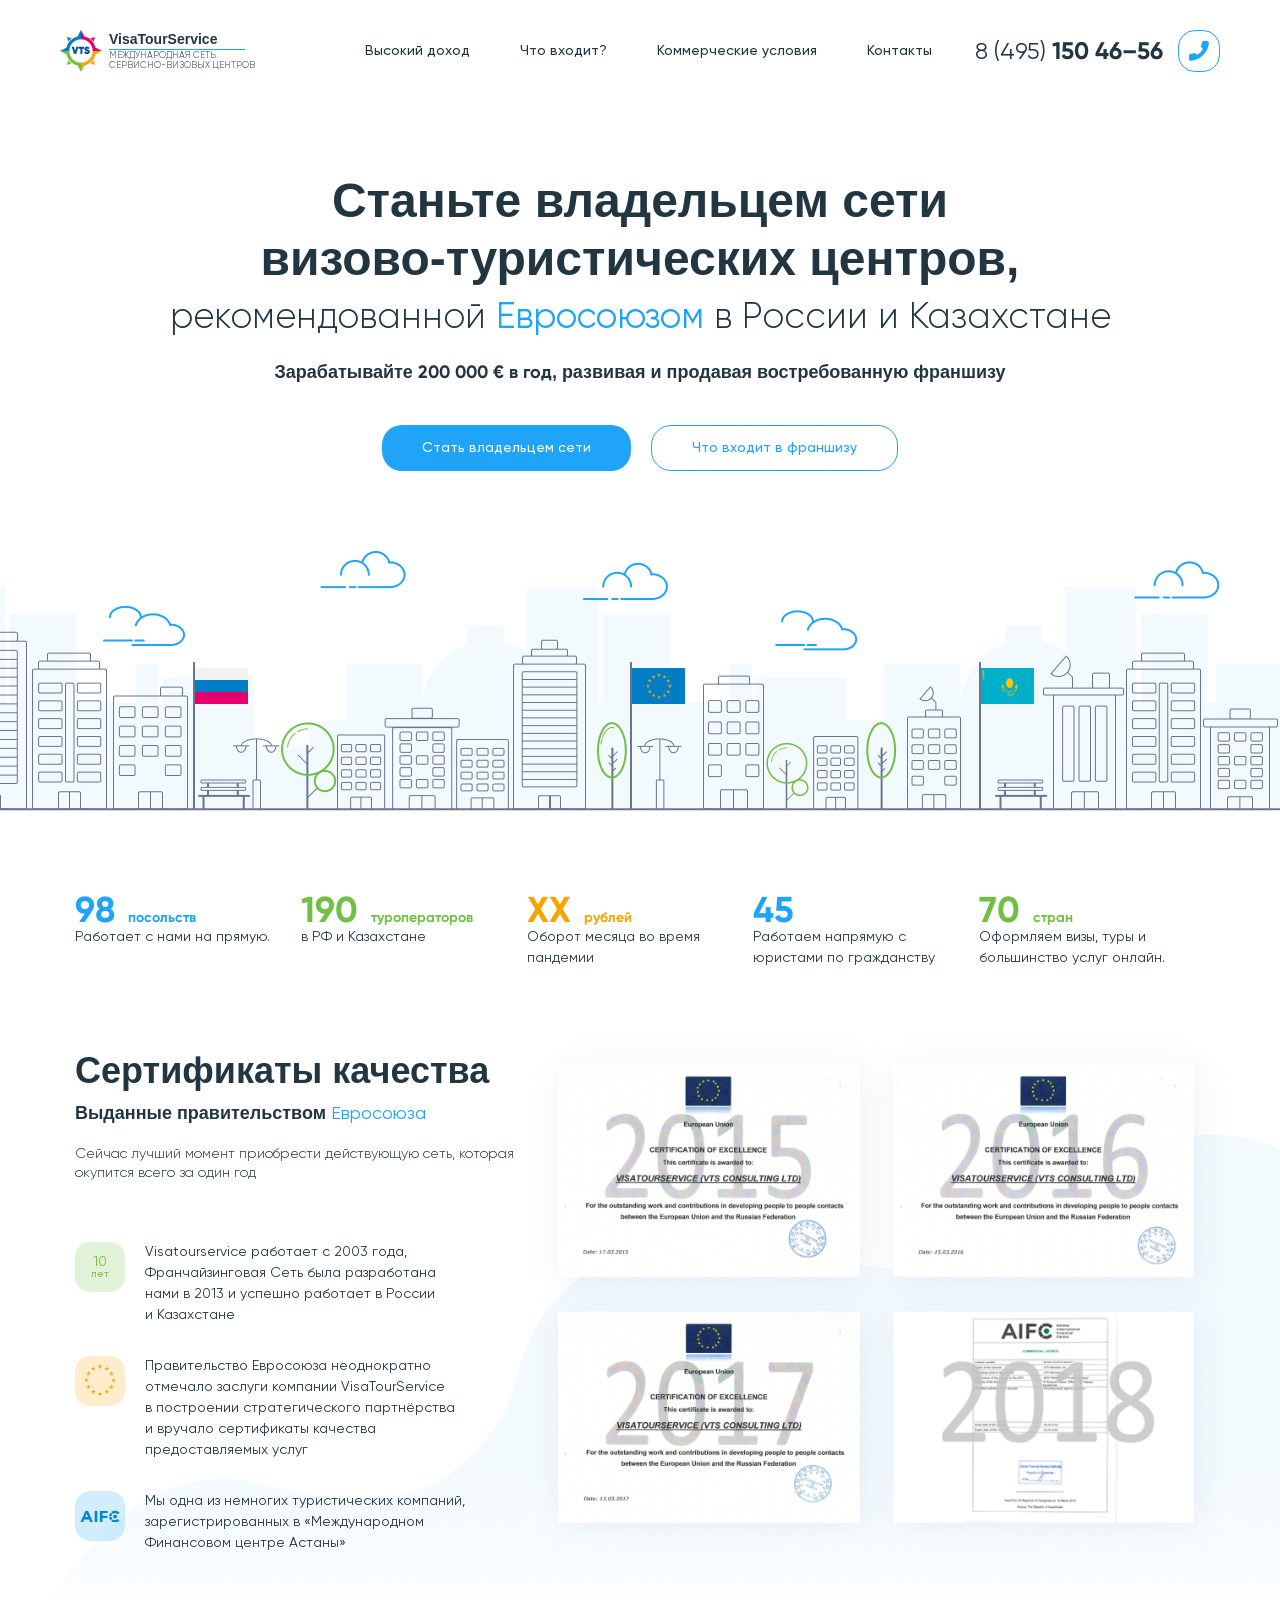
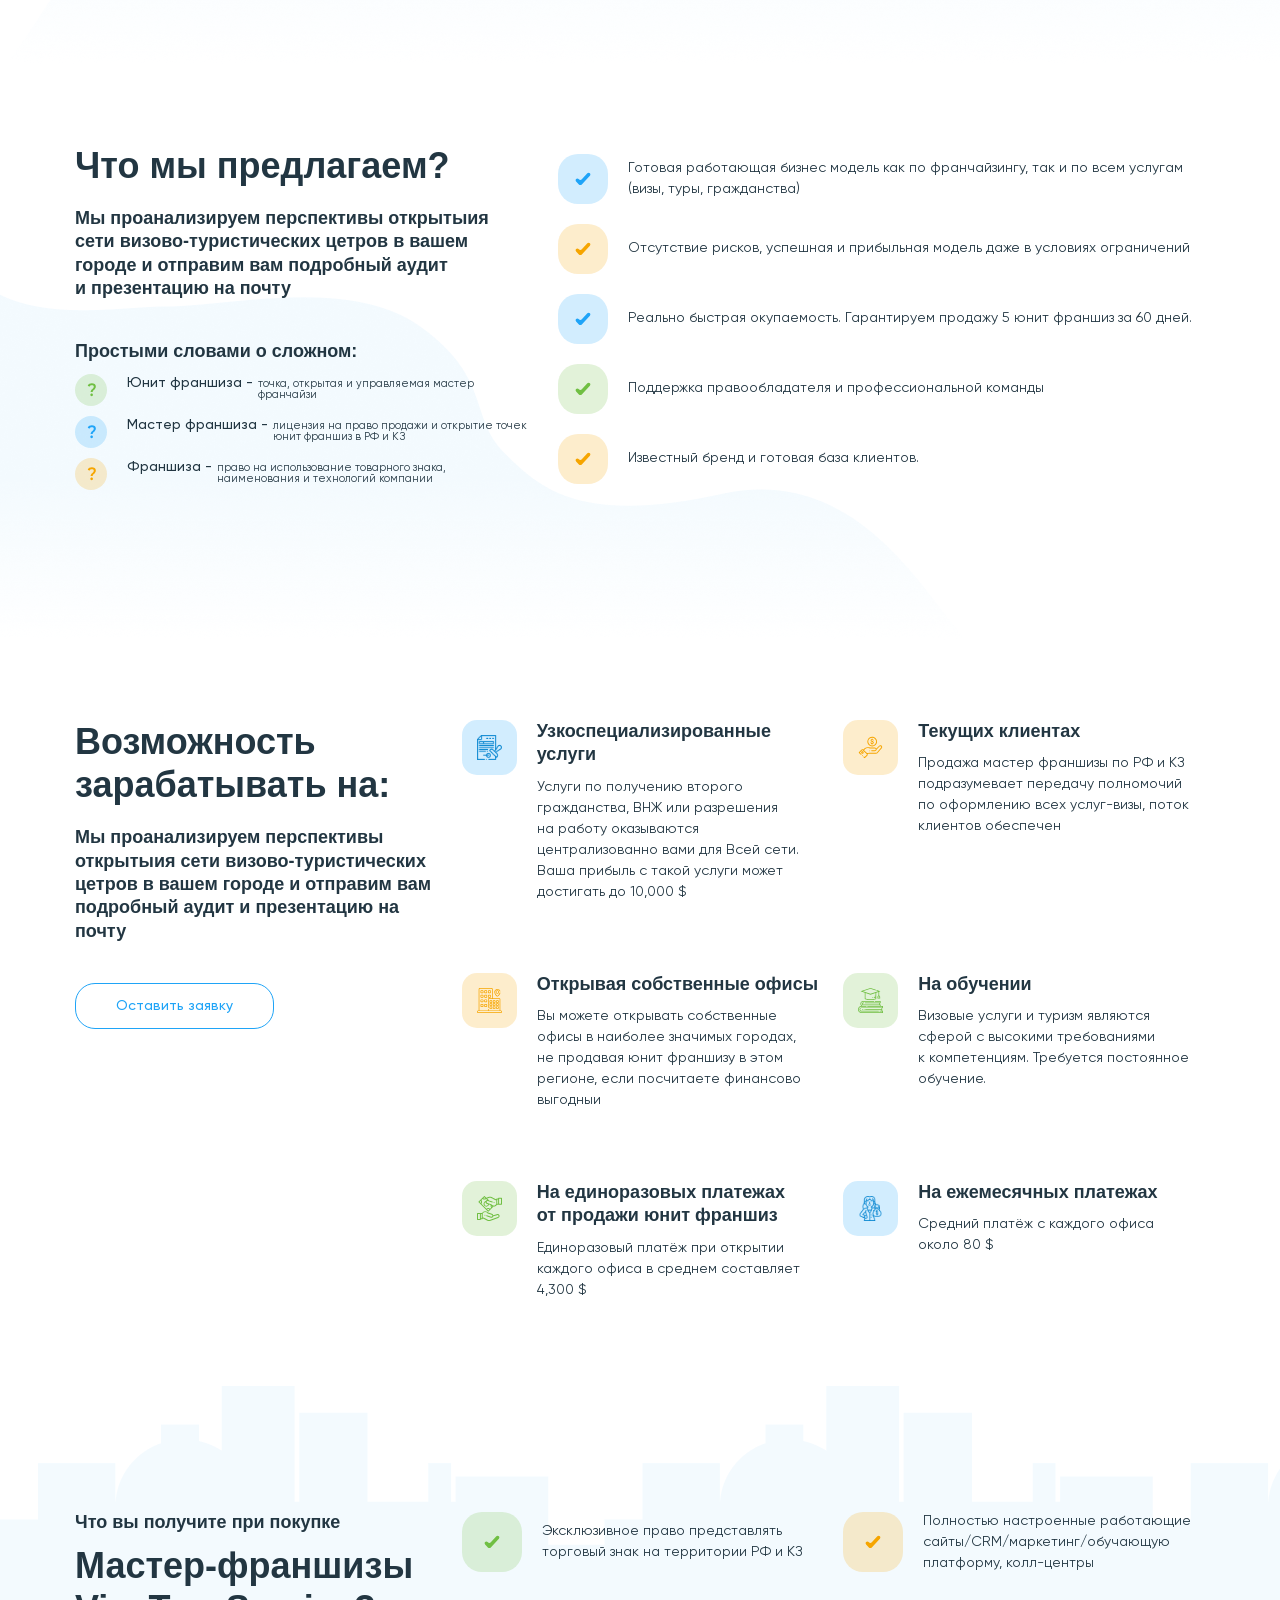
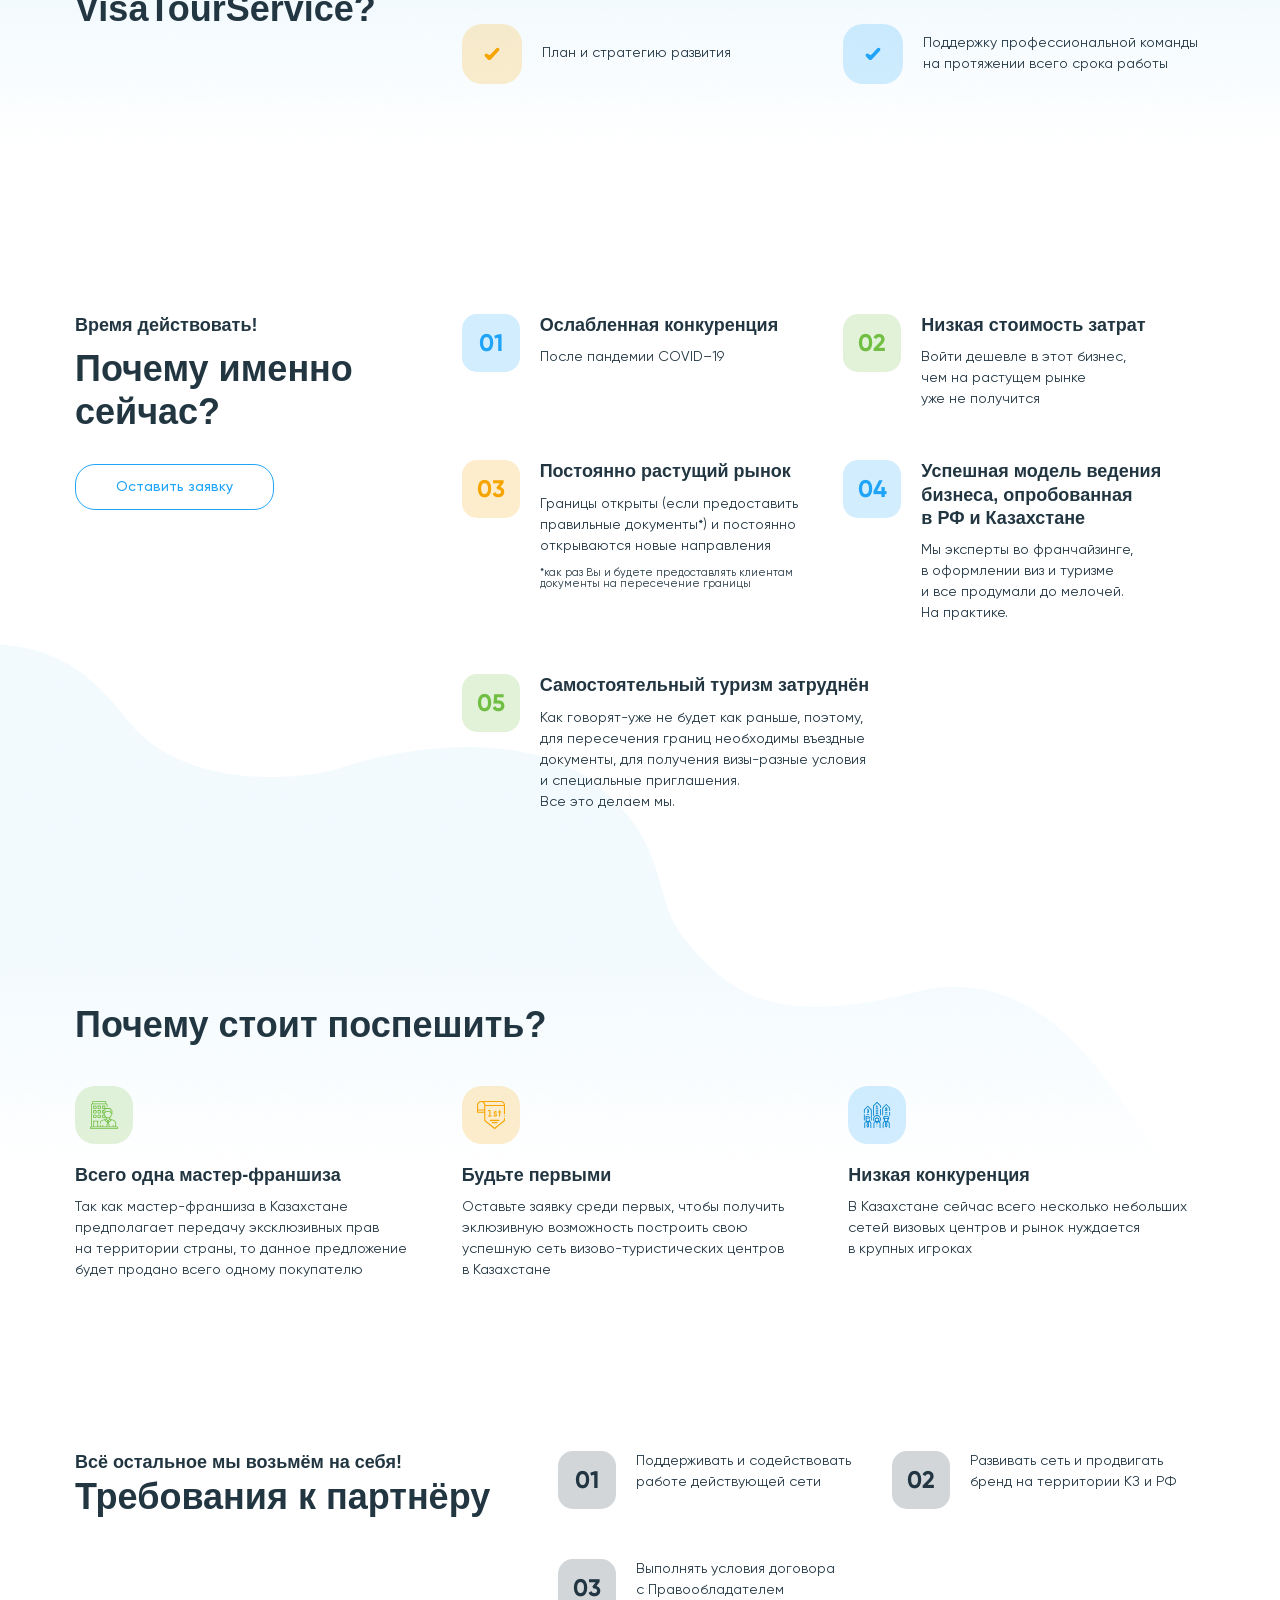
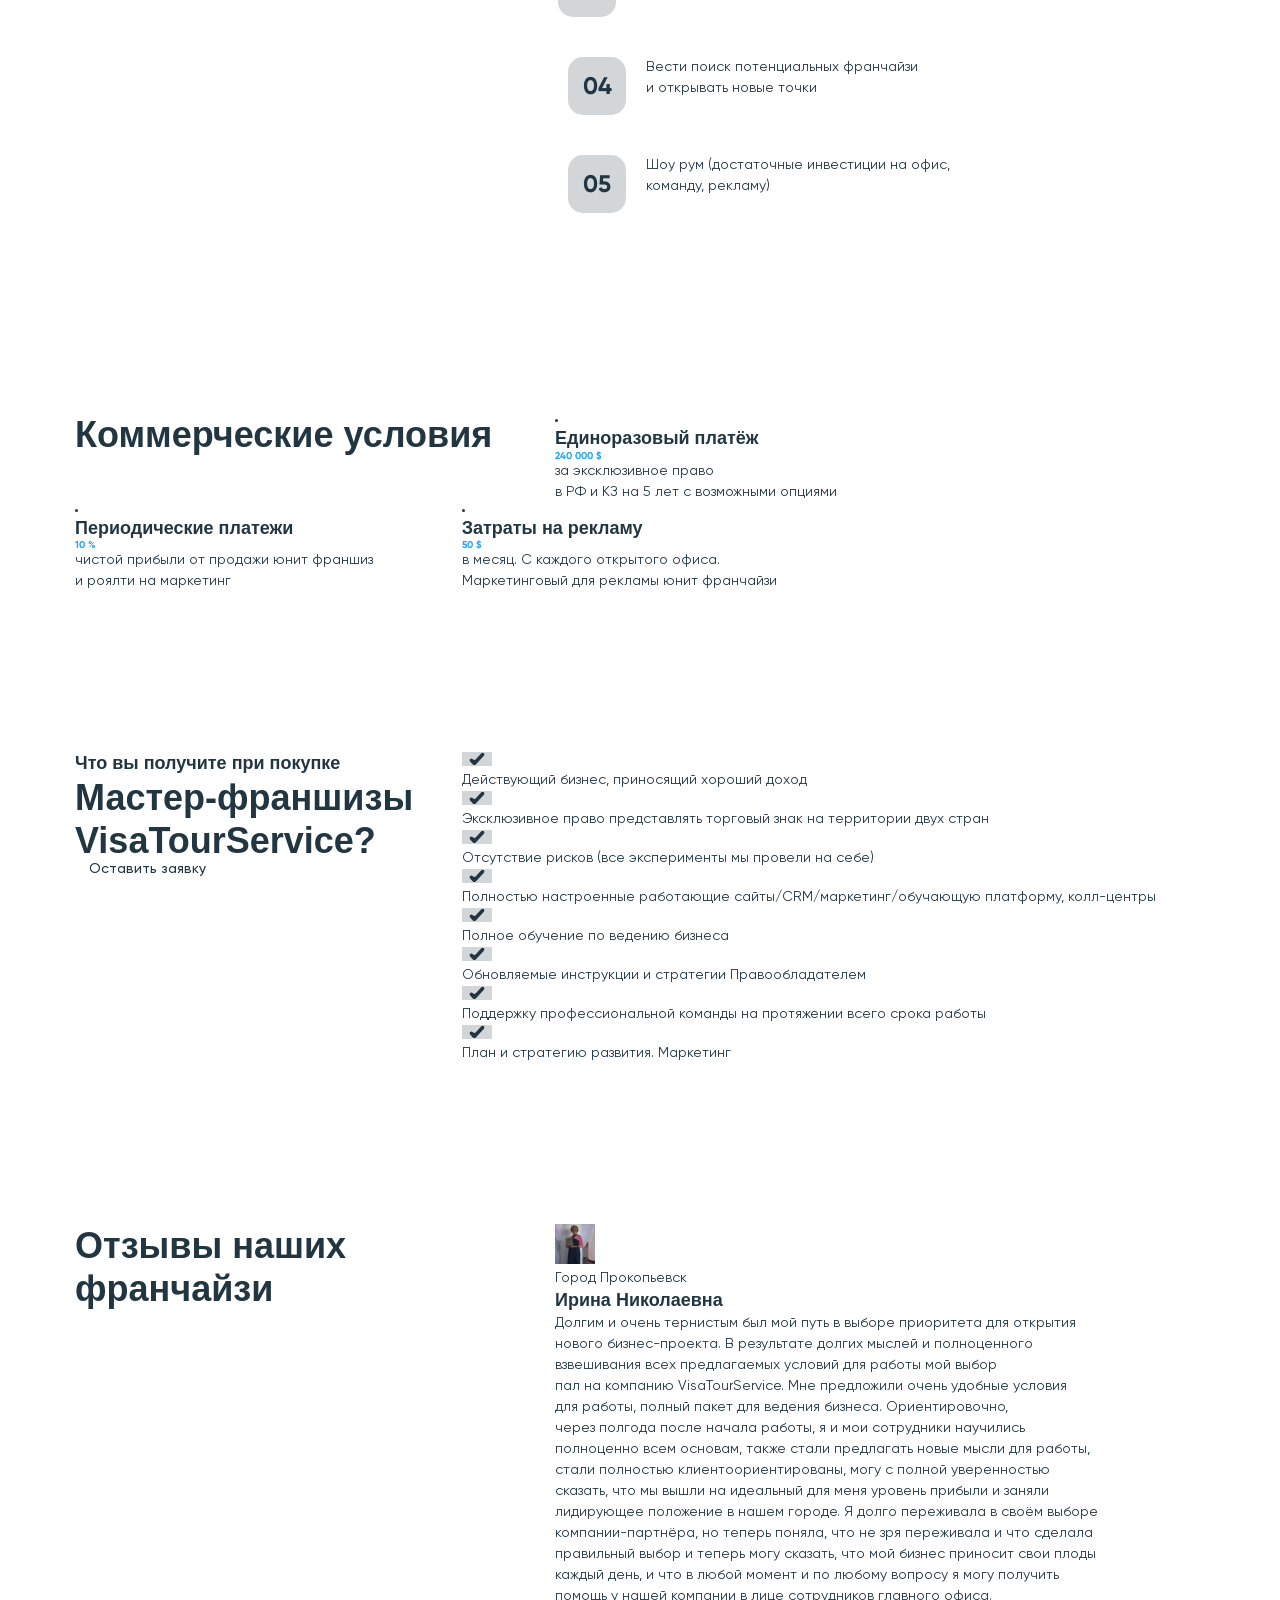
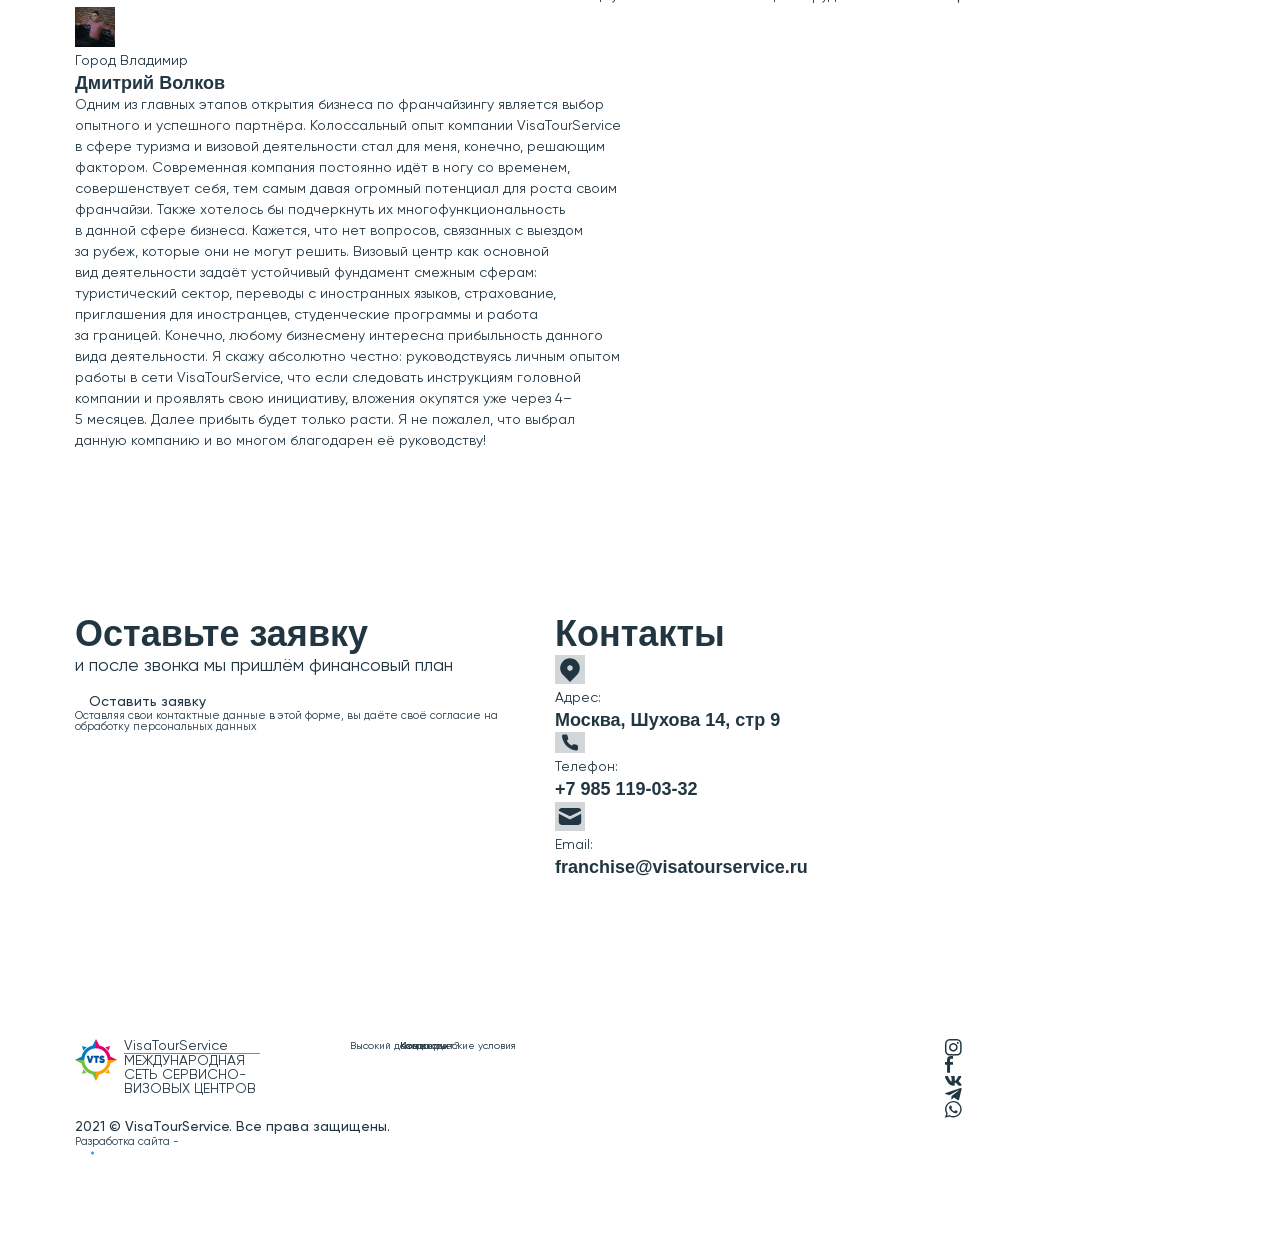
==== commit 3ff1f6eb: "sec-7 finished" ====
--- a/docs/index.html
+++ b/docs/index.html
@@ -100,9 +100,9 @@
                         востребованную
                         франшизу</h3>
                     <div class="d-flex justify-content-center mt-5 flex-wrap">
-                        <a href="#" class="popup button button_style_1 transition mb-3 mb-lg-0">Стать владельцем
+                        <a href="#" class="popup button button_style_1 transition_slow mb-3 mb-lg-0">Стать владельцем
                             сети</a>
-                        <a href="#" class="popup button button_style_2 transition mb-3 mb-lg-0">Что входит
+                        <a href="#" class="popup button button_style_2 transition_slow mb-3 mb-lg-0">Что входит
                             в франшизу</a>
                     </div>
                 </div>
@@ -237,7 +237,7 @@
     <div class="section section_3">
         <div class="container">
             <div class="row">
-                <div class="col-lg-5 col">
+                <div class="col-lg-5 col-12">
                     <div class="s3_headers section_headers">
                         <h2 class="h2 mb-3">Что мы предлагаем?</h2>
                         <h3 class="h3 my-3">Мы проанализируем перспективы открытыия сети визово-туристических цетров в
@@ -293,8 +293,8 @@
                         </li>
                     </ul>
                 </div>
-                <div class="col-lg-7 col">
-                    <ul class="s3_list">
+                <div class="col-lg-7 col-12">
+                    <ul class="s3_list mt-5 mt-lg-0">
                         <li class="s3_list__item my-3">
                             <div class="marker marker-s3 accent">
                                 <svg width="16" height="14" viewBox="0 0 16 14" fill="none"
@@ -355,76 +355,74 @@
     <div class="section section_4">
         <div class="container">
             <div class="row">
-                <div class="col-lg-4 col">
+                <div class="col-lg-4 col-12">
                     <div class="section_headers">
-                        <h2 class="h2">Возможность зарабатывать на:</h2>
-                        <h3 class="h3">Мы проанализируем перспективы открытыия сети визово-туристических цетров в
+                        <h2 class="h2 mb-3">Возможность зарабатывать&nbspна:</h2>
+                        <h3 class="h3 my-3">Мы проанализируем перспективы открытыия сети визово-туристических цетров в
                             вашем городе и отправим вам подробный аудит и презентацию на почту</h3>
                     </div>
-                    <ul class="s4_description">
-                        <a href="#" class="button">Оставить заявку</a>
-                    </ul>
-                </div>
-                <div class="col-lg-8 col">
+                    <ul class="s4_description my-5">
+                        <a href="#" class="button button_style_2 transition_slow">Оставить заявку</a>
+                    </ul>
+                </div>
+                <div class="col-lg-8 col-12">
                     <ul class="s4_list">
                         <li class="s4_list__item">
-                            <div class="marker marker-s4">
+                            <div class="marker marker-s4 accent">
                                 <img src="img/svg/icon_official-document.svg" alt="">
                             </div>
                             <div>
-                                <h3 class="h3">Узкоспециализированные услуги</h3>
+                                <h3 class="h3 mb-3">Узкоспециализированные услуги</h3>
                                 <p>Услуги по получению второго гражданства, ВНЖ или разрешения на работу оказываются
                                     централизованно вами для Всей сети. Ваша прибыль с такой услуги может достигать
                                     до 10,000 $</p>
                             </div>
                         </li>
                         <li class="s4_list__item">
-                            <div class="marker marker-s4">
+                            <div class="marker marker-s4 accent-orange">
                                 <img src="img/svg/icon_hand.svg" alt="">
                             </div>
                             <div>
-                                <h3 class="h3">Текущих клиентах</h3>
+                                <h3 class="h3 mb-3">Текущих клиентах</h3>
                                 <p>Продажа мастер франшизы по РФ и КЗ подразумевает передачу полномочий по оформлению
                                     всех услуг-визы, поток клиентов обеспечен</p>
                             </div>
                         </li>
                         <li class="s4_list__item">
-                            <div class="marker marker-s4">
+                            <div class="marker marker-s4 accent-orange">
                                 <img src="img/svg/icon_officebuilding.svg" alt="">
                             </div>
                             <div>
-                                <h3 class="h3">Открывая собственные офисы</h3>
+                                <h3 class="h3 mb-3">Открывая собственные офисы</h3>
                                 <p>Вы можете открывать собственные офисы в наиболее значимых городах, не продавая юнит
                                     франшизу в этом регионе, если посчитаете финансово выгодныи</p>
                             </div>
                         </li>
                         <li class="s4_list__item">
-                            <div class="marker marker-s4">
+                            <div class="marker marker-s4 accent-green">
                                 <img src="img/svg/icon_knowlege.svg" alt="">
                             </div>
                             <div>
-                                <h3 class="h3">На обучении</h3>
+                                <h3 class="h3 mb-3">На обучении</h3>
                                 <p>Визовые услуги и туризм являются сферой с высокими требованиями к компетенциям.
                                     Требуется постоянное обучение.</p>
                             </div>
                         </li>
                         <li class="s4_list__item">
-                            <div class="marker marker-s4">
-                                <div class="marker marker-s4">
-                                    <img src="img/svg/icon_paymentmetod.svg" alt="">
-                                </div>
-                            </div>
-                            <div>
-                                <h3 class="h3">На единоразовых платежах от продажи юнит франшиз</h3>
+                            <div class="marker marker-s4 accent-green">
+                                <img src="img/svg/icon_paymentmetod.svg" alt="">
+                            </div>
+                            <div>
+                                <h3 class="h3 mb-3">На единоразовых платежах от продажи юнит франшиз</h3>
                                 <p>Единоразовый платёж при открытии каждого офиса в среднем составляет 4,300 $</p>
                             </div>
                         </li>
                         <li class="s4_list__item">
-                            <div class="marker marker-s4">
+                            <div class="marker marker-s4 accent">
                                 <img src="img/svg/icon_moneywoman.svg" alt="">
                             </div>
                             <div>
-                                <h3 class="h3">На ежемесячных платежах</h3>
+                                <h3 class="h3 mb-3">На ежемесячных платежах</h3>
                                 <p>Средний платёж с каждого офиса около 80 $</p>
                             </div>
                         </li>
@@ -438,16 +436,16 @@
     <div class="section section_5">
         <div class="container">
             <div class="row">
-                <div class="col-lg-4 col">
-                    <div class="section_headers">
-                        <h3 class="h3">Что вы получите при покупке</h3>
-                        <h2 class="h2">Мастер-франшизы VisaTourService?</h2>
-                    </div>
-                </div>
-                <div class="col-lg-8 col">
+                <div class="col-lg-4 col-12">
+                    <div class="section_headers mb-5">
+                        <h3 class="h3 mb-3">Что вы получите при покупке</h3>
+                        <h2 class="h2 ">Мастер-франшизы VisaTourService?</h2>
+                    </div>
+                </div>
+                <div class="col-lg-8 col-12">
                     <ul class="s5_list">
                         <li class="s5_list__item">
-                            <div class="marker marker-s5">
+                            <div class="marker marker-s5 accent-green">
                                 <svg width="16" height="14" viewBox="0 0 16 14" fill="none"
                                      xmlns="http://www.w3.org/2000/svg">
                                     <path d="M6.79692 12.4285C6.00599 13.2777 4.66067 13.2777 3.86975 12.4285L1.10076 9.45525C0.480571 8.78932 0.480571 7.75728 1.10076 7.09135C1.78726 6.35422 2.95521 6.35505 3.64067 7.09314L3.86916 7.33918C4.65992 8.19067 6.0074 8.19128 6.79894 7.34051L12.3586 1.36472C13.0447 0.627337 14.2123 0.627045 14.8987 1.36408C15.5192 2.03033 15.5192 3.06287 14.8987 3.72912L6.79692 12.4285Z"
@@ -457,7 +455,7 @@
                             <p>Эксклюзивное право представлять торговый знак на территории РФ и КЗ</p>
                         </li>
                         <li class="s5_list__item">
-                            <div class="marker marker-s5">
+                            <div class="marker marker-s5 accent-orange">
                                 <svg width="16" height="14" viewBox="0 0 16 14" fill="none"
                                      xmlns="http://www.w3.org/2000/svg">
                                     <path d="M6.79692 12.4285C6.00599 13.2777 4.66067 13.2777 3.86975 12.4285L1.10076 9.45525C0.480571 8.78932 0.480571 7.75728 1.10076 7.09135C1.78726 6.35422 2.95521 6.35505 3.64067 7.09314L3.86916 7.33918C4.65992 8.19067 6.0074 8.19128 6.79894 7.34051L12.3586 1.36472C13.0447 0.627337 14.2123 0.627045 14.8987 1.36408C15.5192 2.03033 15.5192 3.06287 14.8987 3.72912L6.79692 12.4285Z"
@@ -467,7 +465,7 @@
                             <p>Полностью настроенные работающие сайты/CRM/маркетинг/обучающую платформу, колл-центры</p>
                         </li>
                         <li class="s5_list__item">
-                            <div class="marker marker-s5">
+                            <div class="marker marker-s5 accent-orange">
                                 <svg width="16" height="14" viewBox="0 0 16 14" fill="none"
                                      xmlns="http://www.w3.org/2000/svg">
                                     <path d="M6.79692 12.4285C6.00599 13.2777 4.66067 13.2777 3.86975 12.4285L1.10076 9.45525C0.480571 8.78932 0.480571 7.75728 1.10076 7.09135C1.78726 6.35422 2.95521 6.35505 3.64067 7.09314L3.86916 7.33918C4.65992 8.19067 6.0074 8.19128 6.79894 7.34051L12.3586 1.36472C13.0447 0.627337 14.2123 0.627045 14.8987 1.36408C15.5192 2.03033 15.5192 3.06287 14.8987 3.72912L6.79692 12.4285Z"
@@ -477,7 +475,7 @@
                             <p>План и стратегию развития</p>
                         </li>
                         <li class="s5_list__item">
-                            <div class="marker marker-s5">
+                            <div class="marker marker-s5 accent">
                                 <svg width="16" height="14" viewBox="0 0 16 14" fill="none"
                                      xmlns="http://www.w3.org/2000/svg">
                                     <path d="M6.79692 12.4285C6.00599 13.2777 4.66067 13.2777 3.86975 12.4285L1.10076 9.45525C0.480571 8.78932 0.480571 7.75728 1.10076 7.09135C1.78726 6.35422 2.95521 6.35505 3.64067 7.09314L3.86916 7.33918C4.65992 8.19067 6.0074 8.19128 6.79894 7.34051L12.3586 1.36472C13.0447 0.627337 14.2123 0.627045 14.8987 1.36408C15.5192 2.03033 15.5192 3.06287 14.8987 3.72912L6.79692 12.4285Z"
@@ -495,70 +493,68 @@
     <div class="section section_6">
         <div class="container">
             <div class="row">
-                <div class="col-lg-4 col">
-                    <div class="section_headers">
-                        <h3 class="h3">Время действовать!</h3>
+                <div class="col-lg-4 col-12">
+                    <div class="section_headers mb-3">
+                        <h3 class="h3 mb-3">Время действовать!</h3>
                         <h2 class="h2">Почему именно сейчас?</h2>
                     </div>
-                    <div class="s6_description">
-                        <a href="#" class="button">Оставить заявку</a>
-                    </div>
-                </div>
-                <div class="col-lg-8 col">
+                    <div class="s6_description my-5">
+                        <a href="#" class="button button_style_2 transition_slow">Оставить заявку</a>
+                    </div>
+                </div>
+                <div class="col-lg-8 col-12">
                     <ul class="s6_list">
                         <li class="s6_list__item">
-                            <div class="marker marker-s6">
+                            <div class="marker marker-s6 accent">
                                 <span class="numbersInMarker">01</span>
                             </div>
                             <div>
-                                <h3 class="h3">Ослабленная конкуренция</h3>
+                                <h3 class="h3 mb-3">Ослабленная конкуренция</h3>
                                 <p>После пандемии COVID–19</p>
                             </div>
                         </li>
                         <li class="s6_list__item">
-                            <div class="marker marker-s6">
+                            <div class="marker marker-s6 accent-green">
                                 <span class="numbersInMarker">02</span>
                             </div>
                             <div>
-                                <h3 class="h3">Низкая стоимость затрат</h3>
+                                <h3 class="h3 mb-3">Низкая стоимость затрат</h3>
                                 <p>Войти дешевле в этот бизнес, чем на растущем рынке уже не получится</p>
                             </div>
                         </li>
                         <li class="s6_list__item">
-                            <div class="marker marker-s6">
+                            <div class="marker marker-s6 accent-orange">
                                 <span class="numbersInMarker">03</span>
                             </div>
                             <div>
-                                <h3 class="h3">Постоянно растущий рынок</h3>
+                                <h3 class="h3 mb-3">Постоянно растущий рынок</h3>
                                 <p>Границы открыты (если предоставить правильные документы*) и постоянно открываются
                                     новые направления</p>
-                                <p class="description">*как раз Вы и будете предоставлять клиентам документы
+                                <p class="description mt-3">*как раз Вы и будете предоставлять клиентам документы
                                     на пересечение границы</p>
                             </div>
                         </li>
                         <li class="s6_list__item">
-                            <div class="marker marker-s6">
+                            <div class="marker marker-s6 accent">
                                 <span class="numbersInMarker">04</span>
                             </div>
                             <div>
-                                <h3 class="h3">Успешная модель ведения бизнеса, опробованная в РФ и Казахстане</h3>
+                                <h3 class="h3 mb-3">Успешная модель ведения бизнеса, опробованная в РФ и Казахстане</h3>
                                 <p>Мы эксперты во франчайзинге, в оформлении виз и туризме и все продумали до мелочей.
                                     На практике.</p>
                             </div>
                         </li>
                         <li class="s6_list__item">
-                            <div class="marker marker-s6">
+                            <div class="marker marker-s6 accent-green">
                                 <span class="numbersInMarker">05</span>
                             </div>
                             <div>
-                                <h3 class="h3">Самостоятельный туризм затруднён</h3>
+                                <h3 class="h3 mb-3">Самостоятельный туризм затруднён</h3>
                                 <p>Как говорят-уже не будет как раньше, поэтому, для пересечения границ необходимы
                                     въездные документы, для получения визы-разные условия и специальные приглашения.
                                     Все это делаем мы.</p>
                             </div>
                         </li>
-
-
                     </ul>
                 </div>
             </div>
@@ -568,44 +564,44 @@
     <div class="section section_7">
         <div class="container">
             <div class="row">
-                <div class="col-12 section_headers">
+                <div class="col-12 section_headers mb-5">
                     <h2 class="h2">Почему стоит поспешить?</h2>
                 </div>
-                <div class="col-lg-4 col">
-                    <li class="s7__item">
-                        <div class="marker marker-s7">
+                <div class="col-lg-4 col-12">
+                    <div class="s7__item">
+                        <div class="marker marker-s7 accent-green mb-3">
                             <img src="img/svg/icon_employee.svg" alt="">
                         </div>
                         <div>
-                            <h3 class="h3">Всего одна мастер-франшиза</h3>
+                            <h3 class="h3 my-3">Всего одна мастер-франшиза</h3>
                             <p>Так как мастер-франшиза в Казахстане предполагает передачу эксклюзивных прав
                                 на территории страны, то данное предложение будет продано всего одному покупателю</p>
                         </div>
-                    </li>
-                </div>
-                <div class="col-lg-4 col">
-                    <li class="s7__item">
-                        <div class="marker marker-s7">
+                    </div>
+                </div>
+                <div class="col-lg-4 col-12">
+                    <div class="s7__item">
+                        <div class="marker marker-s7 accent-orange mb-3">
                             <img src="img/svg/icon_ribbon.svg" alt="">
                         </div>
                         <div>
-                            <h3 class="h3">Будьте первыми</h3>
+                            <h3 class="h3 my-3">Будьте первыми</h3>
                             <p>Оставьте заявку среди первых, чтобы получить эклюзивную возможность построить свою
                                 успешную сеть визово-туристических центров в Казахстане</p>
                         </div>
-                    </li>
-                </div>
-                <div class="col-lg-4 col">
-                    <li class="s7__item">
-                        <div class="marker marker-s7">
+                    </div>
+                </div>
+                <div class="col-lg-4 col-12">
+                    <div class="s7__item">
+                        <div class="marker marker-s7 accent mb-3">
                             <img src="img/svg/icon_competition.svg" alt="">
                         </div>
                         <div>
-                            <h3 class="h3">Низкая конкуренция</h3>
+                            <h3 class="h3 my-3">Низкая конкуренция</h3>
                             <p>В Казахстане сейчас всего несколько небольших сетей визовых центров и рынок нуждается
                                 в крупных игроках</p>
                         </div>
-                    </li>
+                    </div>
                 </div>
             </div>
         </div>
--- a/docs/css/style.min.css
+++ b/docs/css/style.min.css
@@ -17,4 +17,4 @@
 
 MIT License, https://github.com/harvesthq/chosen/blob/master/LICENSE.md
 This file is generated by `grunt build`, do not edit it by hand.
-*/.chosen-container{position:relative;display:inline-block;vertical-align:middle;font-size:13px;-webkit-user-select:none;-moz-user-select:none;-ms-user-select:none;user-select:none}.chosen-container *{box-sizing:border-box}.chosen-container .chosen-drop{position:absolute;top:100%;z-index:1010;width:100%;border:1px solid #aaa;border-top:0;background:#fff;box-shadow:0 4px 5px rgba(0,0,0,.15);clip:rect(0,0,0,0);-webkit-clip-path:inset(100% 100%);clip-path:inset(100% 100%)}.chosen-container.chosen-with-drop .chosen-drop{clip:auto;-webkit-clip-path:none;clip-path:none}.chosen-container a{cursor:pointer}.chosen-container .chosen-single .group-name,.chosen-container .search-choice .group-name{margin-right:4px;overflow:hidden;white-space:nowrap;text-overflow:ellipsis;font-weight:400;color:#999}.chosen-container .chosen-single .group-name:after,.chosen-container .search-choice .group-name:after{content:":";padding-left:2px;vertical-align:top}.chosen-container-single .chosen-single{position:relative;display:block;overflow:hidden;padding:0 0 0 8px;height:25px;border:1px solid #aaa;border-radius:5px;background-color:#fff;background:linear-gradient(#fff 20%,#f6f6f6 50%,#eee 52%,#f4f4f4 100%);background-clip:padding-box;box-shadow:0 0 3px #fff inset,0 1px 1px rgba(0,0,0,.1);color:#444;text-decoration:none;white-space:nowrap;line-height:24px}.chosen-container-single .chosen-default{color:#999}.chosen-container-single .chosen-single span{display:block;overflow:hidden;margin-right:26px;text-overflow:ellipsis;white-space:nowrap}.chosen-container-single .chosen-single-with-deselect span{margin-right:38px}.chosen-container-single .chosen-single abbr{position:absolute;top:6px;right:26px;display:block;width:12px;height:12px;background:url(chosen-sprite.png) -42px 1px no-repeat;font-size:1px}.chosen-container-single .chosen-single abbr:hover{background-position:-42px -10px}.chosen-container-single.chosen-disabled .chosen-single abbr:hover{background-position:-42px -10px}.chosen-container-single .chosen-single div{position:absolute;top:0;right:0;display:block;width:18px;height:100%}.chosen-container-single .chosen-single div b{display:block;width:100%;height:100%;background:url(chosen-sprite.png) no-repeat 0 2px}.chosen-container-single .chosen-search{position:relative;z-index:1010;margin:0;padding:3px 4px;white-space:nowrap}.chosen-container-single .chosen-search input[type=text]{margin:1px 0;padding:4px 20px 4px 5px;width:100%;height:auto;outline:0;border:1px solid #aaa;background:url(chosen-sprite.png) no-repeat 100% -20px;font-size:1em;font-family:sans-serif;line-height:normal;border-radius:0}.chosen-container-single .chosen-drop{margin-top:-1px;border-radius:0 0 4px 4px;background-clip:padding-box}.chosen-container-single.chosen-container-single-nosearch .chosen-search{position:absolute;clip:rect(0,0,0,0);-webkit-clip-path:inset(100% 100%);clip-path:inset(100% 100%)}.chosen-container .chosen-results{color:#444;position:relative;overflow-x:hidden;overflow-y:auto;margin:0 4px 4px 0;padding:0 0 0 4px;max-height:240px;-webkit-overflow-scrolling:touch}.chosen-container .chosen-results li{display:none;margin:0;padding:5px 6px;list-style:none;line-height:15px;word-wrap:break-word;-webkit-touch-callout:none}.chosen-container .chosen-results li.active-result{display:list-item;cursor:pointer}.chosen-container .chosen-results li.disabled-result{display:list-item;color:#ccc;cursor:default}.chosen-container .chosen-results li.highlighted{background-color:#3875d7;background-image:linear-gradient(#3875d7 20%,#2a62bc 90%);color:#fff}.chosen-container .chosen-results li.no-results{color:#777;display:list-item;background:#f4f4f4}.chosen-container .chosen-results li.group-result{display:list-item;font-weight:700;cursor:default}.chosen-container .chosen-results li.group-option{padding-left:15px}.chosen-container .chosen-results li em{font-style:normal;text-decoration:underline}.chosen-container-multi .chosen-choices{position:relative;overflow:hidden;margin:0;padding:0 5px;width:100%;height:auto;border:1px solid #aaa;background-color:#fff;background-image:linear-gradient(#eee 1%,#fff 15%);cursor:text}.chosen-container-multi .chosen-choices li{float:left;list-style:none}.chosen-container-multi .chosen-choices li.search-field{margin:0;padding:0;white-space:nowrap}.chosen-container-multi .chosen-choices li.search-field input[type=text]{margin:1px 0;padding:0;height:25px;outline:0;border:0!important;background:0 0!important;box-shadow:none;color:#999;font-size:100%;font-family:sans-serif;line-height:normal;border-radius:0;width:25px}.chosen-container-multi .chosen-choices li.search-choice{position:relative;margin:3px 5px 3px 0;padding:3px 20px 3px 5px;border:1px solid #aaa;max-width:100%;border-radius:3px;background-color:#eee;background-image:linear-gradient(#f4f4f4 20%,#f0f0f0 50%,#e8e8e8 52%,#eee 100%);background-size:100% 19px;background-repeat:repeat-x;background-clip:padding-box;box-shadow:0 0 2px #fff inset,0 1px 0 rgba(0,0,0,.05);color:#333;line-height:13px;cursor:default}.chosen-container-multi .chosen-choices li.search-choice span{word-wrap:break-word}.chosen-container-multi .chosen-choices li.search-choice .search-choice-close{position:absolute;top:4px;right:3px;display:block;width:12px;height:12px;background:url(chosen-sprite.png) -42px 1px no-repeat;font-size:1px}.chosen-container-multi .chosen-choices li.search-choice .search-choice-close:hover{background-position:-42px -10px}.chosen-container-multi .chosen-choices li.search-choice-disabled{padding-right:5px;border:1px solid #ccc;background-color:#e4e4e4;background-image:linear-gradient(#f4f4f4 20%,#f0f0f0 50%,#e8e8e8 52%,#eee 100%);color:#666}.chosen-container-multi .chosen-choices li.search-choice-focus{background:#d4d4d4}.chosen-container-multi .chosen-choices li.search-choice-focus .search-choice-close{background-position:-42px -10px}.chosen-container-multi .chosen-results{margin:0;padding:0}.chosen-container-multi .chosen-drop .result-selected{display:list-item;color:#ccc;cursor:default}.chosen-container-active .chosen-single{border:1px solid #5897fb;box-shadow:0 0 5px rgba(0,0,0,.3)}.chosen-container-active.chosen-with-drop .chosen-single{border:1px solid #aaa;border-bottom-right-radius:0;border-bottom-left-radius:0;background-image:linear-gradient(#eee 20%,#fff 80%);box-shadow:0 1px 0 #fff inset}.chosen-container-active.chosen-with-drop .chosen-single div{border-left:none;background:0 0}.chosen-container-active.chosen-with-drop .chosen-single div b{background-position:-18px 2px}.chosen-container-active .chosen-choices{border:1px solid #5897fb;box-shadow:0 0 5px rgba(0,0,0,.3)}.chosen-container-active .chosen-choices li.search-field input[type=text]{color:#222!important}.chosen-disabled{opacity:.5!important;cursor:default}.chosen-disabled .chosen-single{cursor:default}.chosen-disabled .chosen-choices .search-choice .search-choice-close{cursor:default}.chosen-rtl{text-align:right}.chosen-rtl .chosen-single{overflow:visible;padding:0 8px 0 0}.chosen-rtl .chosen-single span{margin-right:0;margin-left:26px;direction:rtl}.chosen-rtl .chosen-single-with-deselect span{margin-left:38px}.chosen-rtl .chosen-single div{right:auto;left:3px}.chosen-rtl .chosen-single abbr{right:auto;left:26px}.chosen-rtl .chosen-choices li{float:right}.chosen-rtl .chosen-choices li.search-field input[type=text]{direction:rtl}.chosen-rtl .chosen-choices li.search-choice{margin:3px 5px 3px 0;padding:3px 5px 3px 19px}.chosen-rtl .chosen-choices li.search-choice .search-choice-close{right:auto;left:4px}.chosen-rtl.chosen-container-single .chosen-results{margin:0 0 4px 4px;padding:0 4px 0 0}.chosen-rtl .chosen-results li.group-option{padding-right:15px;padding-left:0}.chosen-rtl.chosen-container-active.chosen-with-drop .chosen-single div{border-right:none}.chosen-rtl .chosen-search input[type=text]{padding:4px 5px 4px 20px;background:url(chosen-sprite.png) no-repeat -30px -20px;direction:rtl}.chosen-rtl.chosen-container-single .chosen-single div b{background-position:6px 2px}.chosen-rtl.chosen-container-single.chosen-with-drop .chosen-single div b{background-position:-12px 2px}@media only screen and (-webkit-min-device-pixel-ratio:1.5),only screen and (min-resolution:144dpi),only screen and (min-resolution:1.5dppx){.chosen-container .chosen-results-scroll-down span,.chosen-container .chosen-results-scroll-up span,.chosen-container-multi .chosen-choices .search-choice .search-choice-close,.chosen-container-single .chosen-search input[type=text],.chosen-container-single .chosen-single abbr,.chosen-container-single .chosen-single div b,.chosen-rtl .chosen-search input[type=text]{background-image:url(chosen-sprite@2x.png)!important;background-size:52px 37px!important;background-repeat:no-repeat!important}}.mCustomScrollbar{touch-action:pinch-zoom}.mCustomScrollbar.mCS_no_scrollbar,.mCustomScrollbar.mCS_touch_action{touch-action:auto}.mCustomScrollBox{position:relative;overflow:hidden;height:100%;max-width:100%;outline:0;direction:ltr}.mCSB_container{overflow:hidden;width:auto;height:auto}.mCSB_inside>.mCSB_container{margin-right:30px}.mCSB_container.mCS_no_scrollbar_y.mCS_y_hidden{margin-right:0}.mCS-dir-rtl>.mCSB_inside>.mCSB_container{margin-right:0;margin-left:30px}.mCS-dir-rtl>.mCSB_inside>.mCSB_container.mCS_no_scrollbar_y.mCS_y_hidden{margin-left:0}.mCSB_scrollTools{position:absolute;width:16px;height:auto;left:auto;top:0;right:0;bottom:0;opacity:.75;filter:"alpha(opacity=75)";-ms-filter:"alpha(opacity=75)"}.mCSB_outside+.mCSB_scrollTools{right:-26px}.mCS-dir-rtl>.mCSB_inside>.mCSB_scrollTools,.mCS-dir-rtl>.mCSB_outside+.mCSB_scrollTools{right:auto;left:0}.mCS-dir-rtl>.mCSB_outside+.mCSB_scrollTools{left:-26px}.mCSB_scrollTools .mCSB_draggerContainer{position:absolute;top:0;left:0;bottom:0;right:0;height:auto}.mCSB_scrollTools a+.mCSB_draggerContainer{margin:20px 0}.mCSB_scrollTools .mCSB_draggerRail{width:2px;height:100%;margin:0 auto;border-radius:16px}.mCSB_scrollTools .mCSB_dragger{cursor:pointer;width:100%;height:30px;z-index:1}.mCSB_scrollTools .mCSB_dragger .mCSB_dragger_bar{position:relative;width:4px;height:100%;margin:0 auto;border-radius:16px;text-align:center}.mCSB_scrollTools_vertical.mCSB_scrollTools_onDrag_expand .mCSB_dragger.mCSB_dragger_onDrag_expanded .mCSB_dragger_bar,.mCSB_scrollTools_vertical.mCSB_scrollTools_onDrag_expand .mCSB_draggerContainer:hover .mCSB_dragger .mCSB_dragger_bar{width:12px}.mCSB_scrollTools_vertical.mCSB_scrollTools_onDrag_expand .mCSB_dragger.mCSB_dragger_onDrag_expanded+.mCSB_draggerRail,.mCSB_scrollTools_vertical.mCSB_scrollTools_onDrag_expand .mCSB_draggerContainer:hover .mCSB_draggerRail{width:8px}.mCSB_scrollTools .mCSB_buttonDown,.mCSB_scrollTools .mCSB_buttonUp{display:block;position:absolute;height:20px;width:100%;overflow:hidden;margin:0 auto;cursor:pointer}.mCSB_scrollTools .mCSB_buttonDown{bottom:0}.mCSB_horizontal.mCSB_inside>.mCSB_container{margin-right:0;margin-bottom:30px}.mCSB_horizontal.mCSB_outside>.mCSB_container{min-height:100%}.mCSB_horizontal>.mCSB_container.mCS_no_scrollbar_x.mCS_x_hidden{margin-bottom:0}.mCSB_scrollTools.mCSB_scrollTools_horizontal{width:auto;height:16px;top:auto;right:0;bottom:0;left:0}.mCustomScrollBox+.mCSB_scrollTools+.mCSB_scrollTools.mCSB_scrollTools_horizontal,.mCustomScrollBox+.mCSB_scrollTools.mCSB_scrollTools_horizontal{bottom:-26px}.mCSB_scrollTools.mCSB_scrollTools_horizontal a+.mCSB_draggerContainer{margin:0 20px}.mCSB_scrollTools.mCSB_scrollTools_horizontal .mCSB_draggerRail{width:100%;height:2px;margin:7px 0}.mCSB_scrollTools.mCSB_scrollTools_horizontal .mCSB_dragger{width:30px;height:100%;left:0}.mCSB_scrollTools.mCSB_scrollTools_horizontal .mCSB_dragger .mCSB_dragger_bar{width:100%;height:4px;margin:6px auto}.mCSB_scrollTools_horizontal.mCSB_scrollTools_onDrag_expand .mCSB_dragger.mCSB_dragger_onDrag_expanded .mCSB_dragger_bar,.mCSB_scrollTools_horizontal.mCSB_scrollTools_onDrag_expand .mCSB_draggerContainer:hover .mCSB_dragger .mCSB_dragger_bar{height:12px;margin:2px auto}.mCSB_scrollTools_horizontal.mCSB_scrollTools_onDrag_expand .mCSB_dragger.mCSB_dragger_onDrag_expanded+.mCSB_draggerRail,.mCSB_scrollTools_horizontal.mCSB_scrollTools_onDrag_expand .mCSB_draggerContainer:hover .mCSB_draggerRail{height:8px;margin:4px 0}.mCSB_scrollTools.mCSB_scrollTools_horizontal .mCSB_buttonLeft,.mCSB_scrollTools.mCSB_scrollTools_horizontal .mCSB_buttonRight{display:block;position:absolute;width:20px;height:100%;overflow:hidden;margin:0 auto;cursor:pointer}.mCSB_scrollTools.mCSB_scrollTools_horizontal .mCSB_buttonLeft{left:0}.mCSB_scrollTools.mCSB_scrollTools_horizontal .mCSB_buttonRight{right:0}.mCSB_container_wrapper{position:absolute;height:auto;width:auto;overflow:hidden;top:0;left:0;right:0;bottom:0;margin-right:30px;margin-bottom:30px}.mCSB_container_wrapper>.mCSB_container{padding-right:30px;padding-bottom:30px;box-sizing:border-box}.mCSB_vertical_horizontal>.mCSB_scrollTools.mCSB_scrollTools_vertical{bottom:20px}.mCSB_vertical_horizontal>.mCSB_scrollTools.mCSB_scrollTools_horizontal{right:20px}.mCSB_container_wrapper.mCS_no_scrollbar_x.mCS_x_hidden+.mCSB_scrollTools.mCSB_scrollTools_vertical{bottom:0}.mCS-dir-rtl>.mCustomScrollBox.mCSB_vertical_horizontal.mCSB_inside>.mCSB_scrollTools.mCSB_scrollTools_horizontal,.mCSB_container_wrapper.mCS_no_scrollbar_y.mCS_y_hidden+.mCSB_scrollTools~.mCSB_scrollTools.mCSB_scrollTools_horizontal{right:0}.mCS-dir-rtl>.mCustomScrollBox.mCSB_vertical_horizontal.mCSB_inside>.mCSB_scrollTools.mCSB_scrollTools_horizontal{left:20px}.mCS-dir-rtl>.mCustomScrollBox.mCSB_vertical_horizontal.mCSB_inside>.mCSB_container_wrapper.mCS_no_scrollbar_y.mCS_y_hidden+.mCSB_scrollTools~.mCSB_scrollTools.mCSB_scrollTools_horizontal{left:0}.mCS-dir-rtl>.mCSB_inside>.mCSB_container_wrapper{margin-right:0;margin-left:30px}.mCSB_container_wrapper.mCS_no_scrollbar_y.mCS_y_hidden>.mCSB_container{padding-right:0}.mCSB_container_wrapper.mCS_no_scrollbar_x.mCS_x_hidden>.mCSB_container{padding-bottom:0}.mCustomScrollBox.mCSB_vertical_horizontal.mCSB_inside>.mCSB_container_wrapper.mCS_no_scrollbar_y.mCS_y_hidden{margin-right:0;margin-left:0}.mCustomScrollBox.mCSB_vertical_horizontal.mCSB_inside>.mCSB_container_wrapper.mCS_no_scrollbar_x.mCS_x_hidden{margin-bottom:0}.mCSB_scrollTools,.mCSB_scrollTools .mCSB_buttonDown,.mCSB_scrollTools .mCSB_buttonLeft,.mCSB_scrollTools .mCSB_buttonRight,.mCSB_scrollTools .mCSB_buttonUp,.mCSB_scrollTools .mCSB_dragger .mCSB_dragger_bar{transition:opacity .2s ease-in-out,background-color .2s ease-in-out}.mCSB_scrollTools_horizontal.mCSB_scrollTools_onDrag_expand .mCSB_draggerRail,.mCSB_scrollTools_horizontal.mCSB_scrollTools_onDrag_expand .mCSB_dragger_bar,.mCSB_scrollTools_vertical.mCSB_scrollTools_onDrag_expand .mCSB_draggerRail,.mCSB_scrollTools_vertical.mCSB_scrollTools_onDrag_expand .mCSB_dragger_bar{transition:width .2s ease-out .2s,height .2s ease-out .2s,margin-left .2s ease-out .2s,margin-right .2s ease-out .2s,margin-top .2s ease-out .2s,margin-bottom .2s ease-out .2s,opacity .2s ease-in-out,background-color .2s ease-in-out}.mCS-autoHide>.mCustomScrollBox>.mCSB_scrollTools,.mCS-autoHide>.mCustomScrollBox~.mCSB_scrollTools{opacity:0;filter:"alpha(opacity=0)";-ms-filter:"alpha(opacity=0)"}.mCS-autoHide:hover>.mCustomScrollBox>.mCSB_scrollTools,.mCS-autoHide:hover>.mCustomScrollBox~.mCSB_scrollTools,.mCustomScrollBox:hover>.mCSB_scrollTools,.mCustomScrollBox:hover~.mCSB_scrollTools,.mCustomScrollbar>.mCustomScrollBox>.mCSB_scrollTools.mCSB_scrollTools_onDrag,.mCustomScrollbar>.mCustomScrollBox~.mCSB_scrollTools.mCSB_scrollTools_onDrag{opacity:1;filter:"alpha(opacity=100)";-ms-filter:"alpha(opacity=100)"}.mCSB_scrollTools .mCSB_draggerRail{background-color:#000;background-color:rgba(0,0,0,.4);filter:"alpha(opacity=40)";-ms-filter:"alpha(opacity=40)"}.mCSB_scrollTools .mCSB_dragger .mCSB_dragger_bar{background-color:#fff;background-color:rgba(255,255,255,.75);filter:"alpha(opacity=75)";-ms-filter:"alpha(opacity=75)"}.mCSB_scrollTools .mCSB_dragger:hover .mCSB_dragger_bar{background-color:#fff;background-color:rgba(255,255,255,.85);filter:"alpha(opacity=85)";-ms-filter:"alpha(opacity=85)"}.mCSB_scrollTools .mCSB_dragger.mCSB_dragger_onDrag .mCSB_dragger_bar,.mCSB_scrollTools .mCSB_dragger:active .mCSB_dragger_bar{background-color:#fff;background-color:rgba(255,255,255,.9);filter:"alpha(opacity=90)";-ms-filter:"alpha(opacity=90)"}.mCSB_scrollTools .mCSB_buttonDown,.mCSB_scrollTools .mCSB_buttonLeft,.mCSB_scrollTools .mCSB_buttonRight,.mCSB_scrollTools .mCSB_buttonUp{background-image:url(mCSB_buttons.png);background-repeat:no-repeat;opacity:.4;filter:"alpha(opacity=40)";-ms-filter:"alpha(opacity=40)"}.mCSB_scrollTools .mCSB_buttonUp{background-position:0 0}.mCSB_scrollTools .mCSB_buttonDown{background-position:0 -20px}.mCSB_scrollTools .mCSB_buttonLeft{background-position:0 -40px}.mCSB_scrollTools .mCSB_buttonRight{background-position:0 -56px}.mCSB_scrollTools .mCSB_buttonDown:hover,.mCSB_scrollTools .mCSB_buttonLeft:hover,.mCSB_scrollTools .mCSB_buttonRight:hover,.mCSB_scrollTools .mCSB_buttonUp:hover{opacity:.75;filter:"alpha(opacity=75)";-ms-filter:"alpha(opacity=75)"}.mCSB_scrollTools .mCSB_buttonDown:active,.mCSB_scrollTools .mCSB_buttonLeft:active,.mCSB_scrollTools .mCSB_buttonRight:active,.mCSB_scrollTools .mCSB_buttonUp:active{opacity:.9;filter:"alpha(opacity=90)";-ms-filter:"alpha(opacity=90)"}.mCS-dark.mCSB_scrollTools .mCSB_draggerRail{background-color:#000;background-color:rgba(0,0,0,.15)}.mCS-dark.mCSB_scrollTools .mCSB_dragger .mCSB_dragger_bar{background-color:#000;background-color:rgba(0,0,0,.75)}.mCS-dark.mCSB_scrollTools .mCSB_dragger:hover .mCSB_dragger_bar{background-color:rgba(0,0,0,.85)}.mCS-dark.mCSB_scrollTools .mCSB_dragger.mCSB_dragger_onDrag .mCSB_dragger_bar,.mCS-dark.mCSB_scrollTools .mCSB_dragger:active .mCSB_dragger_bar{background-color:rgba(0,0,0,.9)}.mCS-dark.mCSB_scrollTools .mCSB_buttonUp{background-position:-80px 0}.mCS-dark.mCSB_scrollTools .mCSB_buttonDown{background-position:-80px -20px}.mCS-dark.mCSB_scrollTools .mCSB_buttonLeft{background-position:-80px -40px}.mCS-dark.mCSB_scrollTools .mCSB_buttonRight{background-position:-80px -56px}.mCS-dark-2.mCSB_scrollTools .mCSB_draggerRail,.mCS-light-2.mCSB_scrollTools .mCSB_draggerRail{width:4px;background-color:#fff;background-color:rgba(255,255,255,.1);border-radius:1px}.mCS-dark-2.mCSB_scrollTools .mCSB_dragger .mCSB_dragger_bar,.mCS-light-2.mCSB_scrollTools .mCSB_dragger .mCSB_dragger_bar{width:4px;background-color:#fff;background-color:rgba(255,255,255,.75);border-radius:1px}.mCS-dark-2.mCSB_scrollTools_horizontal .mCSB_dragger .mCSB_dragger_bar,.mCS-dark-2.mCSB_scrollTools_horizontal .mCSB_draggerRail,.mCS-light-2.mCSB_scrollTools_horizontal .mCSB_dragger .mCSB_dragger_bar,.mCS-light-2.mCSB_scrollTools_horizontal .mCSB_draggerRail{width:100%;height:4px;margin:6px auto}.mCS-light-2.mCSB_scrollTools .mCSB_dragger:hover .mCSB_dragger_bar{background-color:#fff;background-color:rgba(255,255,255,.85)}.mCS-light-2.mCSB_scrollTools .mCSB_dragger.mCSB_dragger_onDrag .mCSB_dragger_bar,.mCS-light-2.mCSB_scrollTools .mCSB_dragger:active .mCSB_dragger_bar{background-color:#fff;background-color:rgba(255,255,255,.9)}.mCS-light-2.mCSB_scrollTools .mCSB_buttonUp{background-position:-32px 0}.mCS-light-2.mCSB_scrollTools .mCSB_buttonDown{background-position:-32px -20px}.mCS-light-2.mCSB_scrollTools .mCSB_buttonLeft{background-position:-40px -40px}.mCS-light-2.mCSB_scrollTools .mCSB_buttonRight{background-position:-40px -56px}.mCS-dark-2.mCSB_scrollTools .mCSB_draggerRail{background-color:#000;background-color:rgba(0,0,0,.1);border-radius:1px}.mCS-dark-2.mCSB_scrollTools .mCSB_dragger .mCSB_dragger_bar{background-color:#000;background-color:rgba(0,0,0,.75);border-radius:1px}.mCS-dark-2.mCSB_scrollTools .mCSB_dragger:hover .mCSB_dragger_bar{background-color:#000;background-color:rgba(0,0,0,.85)}.mCS-dark-2.mCSB_scrollTools .mCSB_dragger.mCSB_dragger_onDrag .mCSB_dragger_bar,.mCS-dark-2.mCSB_scrollTools .mCSB_dragger:active .mCSB_dragger_bar{background-color:#000;background-color:rgba(0,0,0,.9)}.mCS-dark-2.mCSB_scrollTools .mCSB_buttonUp{background-position:-112px 0}.mCS-dark-2.mCSB_scrollTools .mCSB_buttonDown{background-position:-112px -20px}.mCS-dark-2.mCSB_scrollTools .mCSB_buttonLeft{background-position:-120px -40px}.mCS-dark-2.mCSB_scrollTools .mCSB_buttonRight{background-position:-120px -56px}.mCS-dark-thick.mCSB_scrollTools .mCSB_draggerRail,.mCS-light-thick.mCSB_scrollTools .mCSB_draggerRail{width:4px;background-color:#fff;background-color:rgba(255,255,255,.1);border-radius:2px}.mCS-dark-thick.mCSB_scrollTools .mCSB_dragger .mCSB_dragger_bar,.mCS-light-thick.mCSB_scrollTools .mCSB_dragger .mCSB_dragger_bar{width:6px;background-color:#fff;background-color:rgba(255,255,255,.75);border-radius:2px}.mCS-dark-thick.mCSB_scrollTools_horizontal .mCSB_draggerRail,.mCS-light-thick.mCSB_scrollTools_horizontal .mCSB_draggerRail{width:100%;height:4px;margin:6px 0}.mCS-dark-thick.mCSB_scrollTools_horizontal .mCSB_dragger .mCSB_dragger_bar,.mCS-light-thick.mCSB_scrollTools_horizontal .mCSB_dragger .mCSB_dragger_bar{width:100%;height:6px;margin:5px auto}.mCS-light-thick.mCSB_scrollTools .mCSB_dragger:hover .mCSB_dragger_bar{background-color:#fff;background-color:rgba(255,255,255,.85)}.mCS-light-thick.mCSB_scrollTools .mCSB_dragger.mCSB_dragger_onDrag .mCSB_dragger_bar,.mCS-light-thick.mCSB_scrollTools .mCSB_dragger:active .mCSB_dragger_bar{background-color:#fff;background-color:rgba(255,255,255,.9)}.mCS-light-thick.mCSB_scrollTools .mCSB_buttonUp{background-position:-16px 0}.mCS-light-thick.mCSB_scrollTools .mCSB_buttonDown{background-position:-16px -20px}.mCS-light-thick.mCSB_scrollTools .mCSB_buttonLeft{background-position:-20px -40px}.mCS-light-thick.mCSB_scrollTools .mCSB_buttonRight{background-position:-20px -56px}.mCS-dark-thick.mCSB_scrollTools .mCSB_draggerRail{background-color:#000;background-color:rgba(0,0,0,.1);border-radius:2px}.mCS-dark-thick.mCSB_scrollTools .mCSB_dragger .mCSB_dragger_bar{background-color:#000;background-color:rgba(0,0,0,.75);border-radius:2px}.mCS-dark-thick.mCSB_scrollTools .mCSB_dragger:hover .mCSB_dragger_bar{background-color:#000;background-color:rgba(0,0,0,.85)}.mCS-dark-thick.mCSB_scrollTools .mCSB_dragger.mCSB_dragger_onDrag .mCSB_dragger_bar,.mCS-dark-thick.mCSB_scrollTools .mCSB_dragger:active .mCSB_dragger_bar{background-color:#000;background-color:rgba(0,0,0,.9)}.mCS-dark-thick.mCSB_scrollTools .mCSB_buttonUp{background-position:-96px 0}.mCS-dark-thick.mCSB_scrollTools .mCSB_buttonDown{background-position:-96px -20px}.mCS-dark-thick.mCSB_scrollTools .mCSB_buttonLeft{background-position:-100px -40px}.mCS-dark-thick.mCSB_scrollTools .mCSB_buttonRight{background-position:-100px -56px}.mCS-light-thin.mCSB_scrollTools .mCSB_draggerRail{background-color:#fff;background-color:rgba(255,255,255,.1)}.mCS-dark-thin.mCSB_scrollTools .mCSB_dragger .mCSB_dragger_bar,.mCS-light-thin.mCSB_scrollTools .mCSB_dragger .mCSB_dragger_bar{width:2px}.mCS-dark-thin.mCSB_scrollTools_horizontal .mCSB_draggerRail,.mCS-light-thin.mCSB_scrollTools_horizontal .mCSB_draggerRail{width:100%}.mCS-dark-thin.mCSB_scrollTools_horizontal .mCSB_dragger .mCSB_dragger_bar,.mCS-light-thin.mCSB_scrollTools_horizontal .mCSB_dragger .mCSB_dragger_bar{width:100%;height:2px;margin:7px auto}.mCS-dark-thin.mCSB_scrollTools .mCSB_draggerRail{background-color:#000;background-color:rgba(0,0,0,.15)}.mCS-dark-thin.mCSB_scrollTools .mCSB_dragger .mCSB_dragger_bar{background-color:#000;background-color:rgba(0,0,0,.75)}.mCS-dark-thin.mCSB_scrollTools .mCSB_dragger:hover .mCSB_dragger_bar{background-color:#000;background-color:rgba(0,0,0,.85)}.mCS-dark-thin.mCSB_scrollTools .mCSB_dragger.mCSB_dragger_onDrag .mCSB_dragger_bar,.mCS-dark-thin.mCSB_scrollTools .mCSB_dragger:active .mCSB_dragger_bar{background-color:#000;background-color:rgba(0,0,0,.9)}.mCS-dark-thin.mCSB_scrollTools .mCSB_buttonUp{background-position:-80px 0}.mCS-dark-thin.mCSB_scrollTools .mCSB_buttonDown{background-position:-80px -20px}.mCS-dark-thin.mCSB_scrollTools .mCSB_buttonLeft{background-position:-80px -40px}.mCS-dark-thin.mCSB_scrollTools .mCSB_buttonRight{background-position:-80px -56px}.mCS-rounded.mCSB_scrollTools .mCSB_draggerRail{background-color:#fff;background-color:rgba(255,255,255,.15)}.mCS-rounded-dark.mCSB_scrollTools .mCSB_dragger,.mCS-rounded-dots-dark.mCSB_scrollTools .mCSB_dragger,.mCS-rounded-dots.mCSB_scrollTools .mCSB_dragger,.mCS-rounded.mCSB_scrollTools .mCSB_dragger{height:14px}.mCS-rounded-dark.mCSB_scrollTools .mCSB_dragger .mCSB_dragger_bar,.mCS-rounded-dots-dark.mCSB_scrollTools .mCSB_dragger .mCSB_dragger_bar,.mCS-rounded-dots.mCSB_scrollTools .mCSB_dragger .mCSB_dragger_bar,.mCS-rounded.mCSB_scrollTools .mCSB_dragger .mCSB_dragger_bar{width:14px;margin:0 1px}.mCS-rounded-dark.mCSB_scrollTools_horizontal .mCSB_dragger,.mCS-rounded-dots-dark.mCSB_scrollTools_horizontal .mCSB_dragger,.mCS-rounded-dots.mCSB_scrollTools_horizontal .mCSB_dragger,.mCS-rounded.mCSB_scrollTools_horizontal .mCSB_dragger{width:14px}.mCS-rounded-dark.mCSB_scrollTools_horizontal .mCSB_dragger .mCSB_dragger_bar,.mCS-rounded-dots-dark.mCSB_scrollTools_horizontal .mCSB_dragger .mCSB_dragger_bar,.mCS-rounded-dots.mCSB_scrollTools_horizontal .mCSB_dragger .mCSB_dragger_bar,.mCS-rounded.mCSB_scrollTools_horizontal .mCSB_dragger .mCSB_dragger_bar{height:14px;margin:1px 0}.mCS-rounded-dark.mCSB_scrollTools_vertical.mCSB_scrollTools_onDrag_expand .mCSB_dragger.mCSB_dragger_onDrag_expanded .mCSB_dragger_bar,.mCS-rounded-dark.mCSB_scrollTools_vertical.mCSB_scrollTools_onDrag_expand .mCSB_draggerContainer:hover .mCSB_dragger .mCSB_dragger_bar,.mCS-rounded.mCSB_scrollTools_vertical.mCSB_scrollTools_onDrag_expand .mCSB_dragger.mCSB_dragger_onDrag_expanded .mCSB_dragger_bar,.mCS-rounded.mCSB_scrollTools_vertical.mCSB_scrollTools_onDrag_expand .mCSB_draggerContainer:hover .mCSB_dragger .mCSB_dragger_bar{width:16px;height:16px;margin:-1px 0}.mCS-rounded-dark.mCSB_scrollTools_vertical.mCSB_scrollTools_onDrag_expand .mCSB_dragger.mCSB_dragger_onDrag_expanded+.mCSB_draggerRail,.mCS-rounded-dark.mCSB_scrollTools_vertical.mCSB_scrollTools_onDrag_expand .mCSB_draggerContainer:hover .mCSB_draggerRail,.mCS-rounded.mCSB_scrollTools_vertical.mCSB_scrollTools_onDrag_expand .mCSB_dragger.mCSB_dragger_onDrag_expanded+.mCSB_draggerRail,.mCS-rounded.mCSB_scrollTools_vertical.mCSB_scrollTools_onDrag_expand .mCSB_draggerContainer:hover .mCSB_draggerRail{width:4px}.mCS-rounded-dark.mCSB_scrollTools_horizontal.mCSB_scrollTools_onDrag_expand .mCSB_dragger.mCSB_dragger_onDrag_expanded .mCSB_dragger_bar,.mCS-rounded-dark.mCSB_scrollTools_horizontal.mCSB_scrollTools_onDrag_expand .mCSB_draggerContainer:hover .mCSB_dragger .mCSB_dragger_bar,.mCS-rounded.mCSB_scrollTools_horizontal.mCSB_scrollTools_onDrag_expand .mCSB_dragger.mCSB_dragger_onDrag_expanded .mCSB_dragger_bar,.mCS-rounded.mCSB_scrollTools_horizontal.mCSB_scrollTools_onDrag_expand .mCSB_draggerContainer:hover .mCSB_dragger .mCSB_dragger_bar{height:16px;width:16px;margin:0 -1px}.mCS-rounded-dark.mCSB_scrollTools_horizontal.mCSB_scrollTools_onDrag_expand .mCSB_dragger.mCSB_dragger_onDrag_expanded+.mCSB_draggerRail,.mCS-rounded-dark.mCSB_scrollTools_horizontal.mCSB_scrollTools_onDrag_expand .mCSB_draggerContainer:hover .mCSB_draggerRail,.mCS-rounded.mCSB_scrollTools_horizontal.mCSB_scrollTools_onDrag_expand .mCSB_dragger.mCSB_dragger_onDrag_expanded+.mCSB_draggerRail,.mCS-rounded.mCSB_scrollTools_horizontal.mCSB_scrollTools_onDrag_expand .mCSB_draggerContainer:hover .mCSB_draggerRail{height:4px;margin:6px 0}.mCS-rounded.mCSB_scrollTools .mCSB_buttonUp{background-position:0 -72px}.mCS-rounded.mCSB_scrollTools .mCSB_buttonDown{background-position:0 -92px}.mCS-rounded.mCSB_scrollTools .mCSB_buttonLeft{background-position:0 -112px}.mCS-rounded.mCSB_scrollTools .mCSB_buttonRight{background-position:0 -128px}.mCS-rounded-dark.mCSB_scrollTools .mCSB_dragger .mCSB_dragger_bar,.mCS-rounded-dots-dark.mCSB_scrollTools .mCSB_dragger .mCSB_dragger_bar{background-color:#000;background-color:rgba(0,0,0,.75)}.mCS-rounded-dark.mCSB_scrollTools .mCSB_draggerRail{background-color:#000;background-color:rgba(0,0,0,.15)}.mCS-rounded-dark.mCSB_scrollTools .mCSB_dragger:hover .mCSB_dragger_bar,.mCS-rounded-dots-dark.mCSB_scrollTools .mCSB_dragger:hover .mCSB_dragger_bar{background-color:#000;background-color:rgba(0,0,0,.85)}.mCS-rounded-dark.mCSB_scrollTools .mCSB_dragger.mCSB_dragger_onDrag .mCSB_dragger_bar,.mCS-rounded-dark.mCSB_scrollTools .mCSB_dragger:active .mCSB_dragger_bar,.mCS-rounded-dots-dark.mCSB_scrollTools .mCSB_dragger.mCSB_dragger_onDrag .mCSB_dragger_bar,.mCS-rounded-dots-dark.mCSB_scrollTools .mCSB_dragger:active .mCSB_dragger_bar{background-color:#000;background-color:rgba(0,0,0,.9)}.mCS-rounded-dark.mCSB_scrollTools .mCSB_buttonUp{background-position:-80px -72px}.mCS-rounded-dark.mCSB_scrollTools .mCSB_buttonDown{background-position:-80px -92px}.mCS-rounded-dark.mCSB_scrollTools .mCSB_buttonLeft{background-position:-80px -112px}.mCS-rounded-dark.mCSB_scrollTools .mCSB_buttonRight{background-position:-80px -128px}.mCS-rounded-dots-dark.mCSB_scrollTools_vertical .mCSB_draggerRail,.mCS-rounded-dots.mCSB_scrollTools_vertical .mCSB_draggerRail{width:4px}.mCS-rounded-dots-dark.mCSB_scrollTools .mCSB_draggerRail,.mCS-rounded-dots-dark.mCSB_scrollTools_horizontal .mCSB_draggerRail,.mCS-rounded-dots.mCSB_scrollTools .mCSB_draggerRail,.mCS-rounded-dots.mCSB_scrollTools_horizontal .mCSB_draggerRail{background-color:transparent;background-position:center}.mCS-rounded-dots-dark.mCSB_scrollTools .mCSB_draggerRail,.mCS-rounded-dots.mCSB_scrollTools .mCSB_draggerRail{background-image:url([data-uri]);background-repeat:repeat-y;opacity:.3;filter:"alpha(opacity=30)";-ms-filter:"alpha(opacity=30)"}.mCS-rounded-dots-dark.mCSB_scrollTools_horizontal .mCSB_draggerRail,.mCS-rounded-dots.mCSB_scrollTools_horizontal .mCSB_draggerRail{height:4px;margin:6px 0;background-repeat:repeat-x}.mCS-rounded-dots.mCSB_scrollTools .mCSB_buttonUp{background-position:-16px -72px}.mCS-rounded-dots.mCSB_scrollTools .mCSB_buttonDown{background-position:-16px -92px}.mCS-rounded-dots.mCSB_scrollTools .mCSB_buttonLeft{background-position:-20px -112px}.mCS-rounded-dots.mCSB_scrollTools .mCSB_buttonRight{background-position:-20px -128px}.mCS-rounded-dots-dark.mCSB_scrollTools .mCSB_draggerRail{background-image:url([data-uri])}.mCS-rounded-dots-dark.mCSB_scrollTools .mCSB_buttonUp{background-position:-96px -72px}.mCS-rounded-dots-dark.mCSB_scrollTools .mCSB_buttonDown{background-position:-96px -92px}.mCS-rounded-dots-dark.mCSB_scrollTools .mCSB_buttonLeft{background-position:-100px -112px}.mCS-rounded-dots-dark.mCSB_scrollTools .mCSB_buttonRight{background-position:-100px -128px}.mCS-3d-dark.mCSB_scrollTools .mCSB_dragger .mCSB_dragger_bar,.mCS-3d-thick-dark.mCSB_scrollTools .mCSB_dragger .mCSB_dragger_bar,.mCS-3d-thick.mCSB_scrollTools .mCSB_dragger .mCSB_dragger_bar,.mCS-3d.mCSB_scrollTools .mCSB_dragger .mCSB_dragger_bar{background-repeat:repeat-y;background-image:linear-gradient(to right,rgba(255,255,255,.5) 0,rgba(255,255,255,0) 100%)}.mCS-3d-dark.mCSB_scrollTools_horizontal .mCSB_dragger .mCSB_dragger_bar,.mCS-3d-thick-dark.mCSB_scrollTools_horizontal .mCSB_dragger .mCSB_dragger_bar,.mCS-3d-thick.mCSB_scrollTools_horizontal .mCSB_dragger .mCSB_dragger_bar,.mCS-3d.mCSB_scrollTools_horizontal .mCSB_dragger .mCSB_dragger_bar{background-repeat:repeat-x;background-image:linear-gradient(to bottom,rgba(255,255,255,.5) 0,rgba(255,255,255,0) 100%)}.mCS-3d-dark.mCSB_scrollTools_vertical .mCSB_dragger,.mCS-3d.mCSB_scrollTools_vertical .mCSB_dragger{height:70px}.mCS-3d-dark.mCSB_scrollTools_horizontal .mCSB_dragger,.mCS-3d.mCSB_scrollTools_horizontal .mCSB_dragger{width:70px}.mCS-3d-dark.mCSB_scrollTools,.mCS-3d.mCSB_scrollTools{opacity:1;filter:"alpha(opacity=30)";-ms-filter:"alpha(opacity=30)"}.mCS-3d-dark.mCSB_scrollTools .mCSB_dragger .mCSB_dragger_bar,.mCS-3d-dark.mCSB_scrollTools .mCSB_draggerRail,.mCS-3d.mCSB_scrollTools .mCSB_dragger .mCSB_dragger_bar,.mCS-3d.mCSB_scrollTools .mCSB_draggerRail{border-radius:16px}.mCS-3d-dark.mCSB_scrollTools .mCSB_draggerRail,.mCS-3d.mCSB_scrollTools .mCSB_draggerRail{width:8px;background-color:#000;background-color:rgba(0,0,0,.2);box-shadow:inset 1px 0 1px rgba(0,0,0,.5),inset -1px 0 1px rgba(255,255,255,.2)}.mCS-3d-dark.mCSB_scrollTools .mCSB_dragger .mCSB_dragger_bar,.mCS-3d-dark.mCSB_scrollTools .mCSB_dragger.mCSB_dragger_onDrag .mCSB_dragger_bar,.mCS-3d-dark.mCSB_scrollTools .mCSB_dragger:active .mCSB_dragger_bar,.mCS-3d-dark.mCSB_scrollTools .mCSB_dragger:hover .mCSB_dragger_bar,.mCS-3d.mCSB_scrollTools .mCSB_dragger .mCSB_dragger_bar,.mCS-3d.mCSB_scrollTools .mCSB_dragger.mCSB_dragger_onDrag .mCSB_dragger_bar,.mCS-3d.mCSB_scrollTools .mCSB_dragger:active .mCSB_dragger_bar,.mCS-3d.mCSB_scrollTools .mCSB_dragger:hover .mCSB_dragger_bar{background-color:#555}.mCS-3d-dark.mCSB_scrollTools .mCSB_dragger .mCSB_dragger_bar,.mCS-3d.mCSB_scrollTools .mCSB_dragger .mCSB_dragger_bar{width:8px}.mCS-3d-dark.mCSB_scrollTools_horizontal .mCSB_draggerRail,.mCS-3d.mCSB_scrollTools_horizontal .mCSB_draggerRail{width:100%;height:8px;margin:4px 0;box-shadow:inset 0 1px 1px rgba(0,0,0,.5),inset 0 -1px 1px rgba(255,255,255,.2)}.mCS-3d-dark.mCSB_scrollTools_horizontal .mCSB_dragger .mCSB_dragger_bar,.mCS-3d.mCSB_scrollTools_horizontal .mCSB_dragger .mCSB_dragger_bar{width:100%;height:8px;margin:4px auto}.mCS-3d.mCSB_scrollTools .mCSB_buttonUp{background-position:-32px -72px}.mCS-3d.mCSB_scrollTools .mCSB_buttonDown{background-position:-32px -92px}.mCS-3d.mCSB_scrollTools .mCSB_buttonLeft{background-position:-40px -112px}.mCS-3d.mCSB_scrollTools .mCSB_buttonRight{background-position:-40px -128px}.mCS-3d-dark.mCSB_scrollTools .mCSB_draggerRail{background-color:#000;background-color:rgba(0,0,0,.1);box-shadow:inset 1px 0 1px rgba(0,0,0,.1)}.mCS-3d-dark.mCSB_scrollTools_horizontal .mCSB_draggerRail{box-shadow:inset 0 1px 1px rgba(0,0,0,.1)}.mCS-3d-dark.mCSB_scrollTools .mCSB_buttonUp{background-position:-112px -72px}.mCS-3d-dark.mCSB_scrollTools .mCSB_buttonDown{background-position:-112px -92px}.mCS-3d-dark.mCSB_scrollTools .mCSB_buttonLeft{background-position:-120px -112px}.mCS-3d-dark.mCSB_scrollTools .mCSB_buttonRight{background-position:-120px -128px}.mCS-3d-thick-dark.mCSB_scrollTools,.mCS-3d-thick.mCSB_scrollTools{opacity:1;filter:"alpha(opacity=30)";-ms-filter:"alpha(opacity=30)"}.mCS-3d-thick-dark.mCSB_scrollTools,.mCS-3d-thick-dark.mCSB_scrollTools .mCSB_draggerContainer,.mCS-3d-thick.mCSB_scrollTools,.mCS-3d-thick.mCSB_scrollTools .mCSB_draggerContainer{border-radius:7px}.mCSB_inside+.mCS-3d-thick-dark.mCSB_scrollTools_vertical,.mCSB_inside+.mCS-3d-thick.mCSB_scrollTools_vertical{right:1px}.mCS-3d-thick-dark.mCSB_scrollTools_vertical,.mCS-3d-thick.mCSB_scrollTools_vertical{box-shadow:inset 1px 0 1px rgba(0,0,0,.1),inset 0 0 14px rgba(0,0,0,.5)}.mCS-3d-thick-dark.mCSB_scrollTools_horizontal,.mCS-3d-thick.mCSB_scrollTools_horizontal{bottom:1px;box-shadow:inset 0 1px 1px rgba(0,0,0,.1),inset 0 0 14px rgba(0,0,0,.5)}.mCS-3d-thick-dark.mCSB_scrollTools .mCSB_dragger .mCSB_dragger_bar,.mCS-3d-thick.mCSB_scrollTools .mCSB_dragger .mCSB_dragger_bar{border-radius:5px;box-shadow:inset 1px 0 0 rgba(255,255,255,.4);width:12px;margin:2px;position:absolute;height:auto;top:0;bottom:0;left:0;right:0}.mCS-3d-thick-dark.mCSB_scrollTools_horizontal .mCSB_dragger .mCSB_dragger_bar,.mCS-3d-thick.mCSB_scrollTools_horizontal .mCSB_dragger .mCSB_dragger_bar{box-shadow:inset 0 1px 0 rgba(255,255,255,.4);height:12px;width:auto}.mCS-3d-thick.mCSB_scrollTools .mCSB_dragger .mCSB_dragger_bar,.mCS-3d-thick.mCSB_scrollTools .mCSB_dragger.mCSB_dragger_onDrag .mCSB_dragger_bar,.mCS-3d-thick.mCSB_scrollTools .mCSB_dragger:active .mCSB_dragger_bar,.mCS-3d-thick.mCSB_scrollTools .mCSB_dragger:hover .mCSB_dragger_bar{background-color:#555}.mCS-3d-thick.mCSB_scrollTools .mCSB_draggerContainer{background-color:#000;background-color:rgba(0,0,0,.05);box-shadow:inset 1px 1px 16px rgba(0,0,0,.1)}.mCS-3d-thick.mCSB_scrollTools .mCSB_draggerRail{background-color:transparent}.mCS-3d-thick.mCSB_scrollTools .mCSB_buttonUp{background-position:-32px -72px}.mCS-3d-thick.mCSB_scrollTools .mCSB_buttonDown{background-position:-32px -92px}.mCS-3d-thick.mCSB_scrollTools .mCSB_buttonLeft{background-position:-40px -112px}.mCS-3d-thick.mCSB_scrollTools .mCSB_buttonRight{background-position:-40px -128px}.mCS-3d-thick-dark.mCSB_scrollTools{box-shadow:inset 0 0 14px rgba(0,0,0,.2)}.mCS-3d-thick-dark.mCSB_scrollTools_horizontal{box-shadow:inset 0 1px 1px rgba(0,0,0,.1),inset 0 0 14px rgba(0,0,0,.2)}.mCS-3d-thick-dark.mCSB_scrollTools .mCSB_dragger .mCSB_dragger_bar{box-shadow:inset 1px 0 0 rgba(255,255,255,.4),inset -1px 0 0 rgba(0,0,0,.2)}.mCS-3d-thick-dark.mCSB_scrollTools_horizontal .mCSB_dragger .mCSB_dragger_bar{box-shadow:inset 0 1px 0 rgba(255,255,255,.4),inset 0 -1px 0 rgba(0,0,0,.2)}.mCS-3d-thick-dark.mCSB_scrollTools .mCSB_dragger .mCSB_dragger_bar,.mCS-3d-thick-dark.mCSB_scrollTools .mCSB_dragger.mCSB_dragger_onDrag .mCSB_dragger_bar,.mCS-3d-thick-dark.mCSB_scrollTools .mCSB_dragger:active .mCSB_dragger_bar,.mCS-3d-thick-dark.mCSB_scrollTools .mCSB_dragger:hover .mCSB_dragger_bar{background-color:#777}.mCS-3d-thick-dark.mCSB_scrollTools .mCSB_draggerContainer{background-color:#fff;background-color:rgba(0,0,0,.05);box-shadow:inset 1px 1px 16px rgba(0,0,0,.1)}.mCS-3d-thick-dark.mCSB_scrollTools .mCSB_draggerRail,.mCS-minimal-dark.mCSB_scrollTools .mCSB_draggerRail,.mCS-minimal.mCSB_scrollTools .mCSB_draggerRail{background-color:transparent}.mCS-3d-thick-dark.mCSB_scrollTools .mCSB_buttonUp{background-position:-112px -72px}.mCS-3d-thick-dark.mCSB_scrollTools .mCSB_buttonDown{background-position:-112px -92px}.mCS-3d-thick-dark.mCSB_scrollTools .mCSB_buttonLeft{background-position:-120px -112px}.mCS-3d-thick-dark.mCSB_scrollTools .mCSB_buttonRight{background-position:-120px -128px}.mCSB_outside+.mCS-minimal-dark.mCSB_scrollTools_vertical,.mCSB_outside+.mCS-minimal.mCSB_scrollTools_vertical{right:0;margin:12px 0}.mCustomScrollBox.mCS-minimal+.mCSB_scrollTools+.mCSB_scrollTools.mCSB_scrollTools_horizontal,.mCustomScrollBox.mCS-minimal+.mCSB_scrollTools.mCSB_scrollTools_horizontal,.mCustomScrollBox.mCS-minimal-dark+.mCSB_scrollTools+.mCSB_scrollTools.mCSB_scrollTools_horizontal,.mCustomScrollBox.mCS-minimal-dark+.mCSB_scrollTools.mCSB_scrollTools_horizontal{bottom:0;margin:0 12px}.mCS-dir-rtl>.mCSB_outside+.mCS-minimal-dark.mCSB_scrollTools_vertical,.mCS-dir-rtl>.mCSB_outside+.mCS-minimal.mCSB_scrollTools_vertical{left:0;right:auto}.mCS-minimal-dark.mCSB_scrollTools_vertical .mCSB_dragger,.mCS-minimal.mCSB_scrollTools_vertical .mCSB_dragger{height:50px}.mCS-minimal-dark.mCSB_scrollTools_horizontal .mCSB_dragger,.mCS-minimal.mCSB_scrollTools_horizontal .mCSB_dragger{width:50px}.mCS-minimal.mCSB_scrollTools .mCSB_dragger .mCSB_dragger_bar{background-color:#fff;background-color:rgba(255,255,255,.2);filter:"alpha(opacity=20)";-ms-filter:"alpha(opacity=20)"}.mCS-minimal.mCSB_scrollTools .mCSB_dragger.mCSB_dragger_onDrag .mCSB_dragger_bar,.mCS-minimal.mCSB_scrollTools .mCSB_dragger:active .mCSB_dragger_bar{background-color:#fff;background-color:rgba(255,255,255,.5);filter:"alpha(opacity=50)";-ms-filter:"alpha(opacity=50)"}.mCS-minimal-dark.mCSB_scrollTools .mCSB_dragger .mCSB_dragger_bar{background-color:#000;background-color:rgba(0,0,0,.2);filter:"alpha(opacity=20)";-ms-filter:"alpha(opacity=20)"}.mCS-minimal-dark.mCSB_scrollTools .mCSB_dragger.mCSB_dragger_onDrag .mCSB_dragger_bar,.mCS-minimal-dark.mCSB_scrollTools .mCSB_dragger:active .mCSB_dragger_bar{background-color:#000;background-color:rgba(0,0,0,.5);filter:"alpha(opacity=50)";-ms-filter:"alpha(opacity=50)"}.mCS-dark-3.mCSB_scrollTools .mCSB_draggerRail,.mCS-light-3.mCSB_scrollTools .mCSB_draggerRail{width:6px;background-color:#000;background-color:rgba(0,0,0,.2)}.mCS-dark-3.mCSB_scrollTools .mCSB_dragger .mCSB_dragger_bar,.mCS-light-3.mCSB_scrollTools .mCSB_dragger .mCSB_dragger_bar{width:6px}.mCS-dark-3.mCSB_scrollTools_horizontal .mCSB_dragger .mCSB_dragger_bar,.mCS-dark-3.mCSB_scrollTools_horizontal .mCSB_draggerRail,.mCS-light-3.mCSB_scrollTools_horizontal .mCSB_dragger .mCSB_dragger_bar,.mCS-light-3.mCSB_scrollTools_horizontal .mCSB_draggerRail{width:100%;height:6px;margin:5px 0}.mCS-dark-3.mCSB_scrollTools_vertical.mCSB_scrollTools_onDrag_expand .mCSB_dragger.mCSB_dragger_onDrag_expanded+.mCSB_draggerRail,.mCS-dark-3.mCSB_scrollTools_vertical.mCSB_scrollTools_onDrag_expand .mCSB_draggerContainer:hover .mCSB_draggerRail,.mCS-light-3.mCSB_scrollTools_vertical.mCSB_scrollTools_onDrag_expand .mCSB_dragger.mCSB_dragger_onDrag_expanded+.mCSB_draggerRail,.mCS-light-3.mCSB_scrollTools_vertical.mCSB_scrollTools_onDrag_expand .mCSB_draggerContainer:hover .mCSB_draggerRail{width:12px}.mCS-dark-3.mCSB_scrollTools_horizontal.mCSB_scrollTools_onDrag_expand .mCSB_dragger.mCSB_dragger_onDrag_expanded+.mCSB_draggerRail,.mCS-dark-3.mCSB_scrollTools_horizontal.mCSB_scrollTools_onDrag_expand .mCSB_draggerContainer:hover .mCSB_draggerRail,.mCS-light-3.mCSB_scrollTools_horizontal.mCSB_scrollTools_onDrag_expand .mCSB_dragger.mCSB_dragger_onDrag_expanded+.mCSB_draggerRail,.mCS-light-3.mCSB_scrollTools_horizontal.mCSB_scrollTools_onDrag_expand .mCSB_draggerContainer:hover .mCSB_draggerRail{height:12px;margin:2px 0}.mCS-light-3.mCSB_scrollTools .mCSB_buttonUp{background-position:-32px -72px}.mCS-light-3.mCSB_scrollTools .mCSB_buttonDown{background-position:-32px -92px}.mCS-light-3.mCSB_scrollTools .mCSB_buttonLeft{background-position:-40px -112px}.mCS-light-3.mCSB_scrollTools .mCSB_buttonRight{background-position:-40px -128px}.mCS-dark-3.mCSB_scrollTools .mCSB_dragger .mCSB_dragger_bar{background-color:#000;background-color:rgba(0,0,0,.75)}.mCS-dark-3.mCSB_scrollTools .mCSB_dragger:hover .mCSB_dragger_bar{background-color:#000;background-color:rgba(0,0,0,.85)}.mCS-dark-3.mCSB_scrollTools .mCSB_dragger.mCSB_dragger_onDrag .mCSB_dragger_bar,.mCS-dark-3.mCSB_scrollTools .mCSB_dragger:active .mCSB_dragger_bar{background-color:#000;background-color:rgba(0,0,0,.9)}.mCS-dark-3.mCSB_scrollTools .mCSB_draggerRail{background-color:#000;background-color:rgba(0,0,0,.1)}.mCS-dark-3.mCSB_scrollTools .mCSB_buttonUp{background-position:-112px -72px}.mCS-dark-3.mCSB_scrollTools .mCSB_buttonDown{background-position:-112px -92px}.mCS-dark-3.mCSB_scrollTools .mCSB_buttonLeft{background-position:-120px -112px}.mCS-dark-3.mCSB_scrollTools .mCSB_buttonRight{background-position:-120px -128px}.mCS-inset-2-dark.mCSB_scrollTools .mCSB_draggerRail,.mCS-inset-2.mCSB_scrollTools .mCSB_draggerRail,.mCS-inset-3-dark.mCSB_scrollTools .mCSB_draggerRail,.mCS-inset-3.mCSB_scrollTools .mCSB_draggerRail,.mCS-inset-dark.mCSB_scrollTools .mCSB_draggerRail,.mCS-inset.mCSB_scrollTools .mCSB_draggerRail{width:12px;background-color:#000;background-color:rgba(0,0,0,.2)}.mCS-inset-2-dark.mCSB_scrollTools .mCSB_dragger .mCSB_dragger_bar,.mCS-inset-2.mCSB_scrollTools .mCSB_dragger .mCSB_dragger_bar,.mCS-inset-3-dark.mCSB_scrollTools .mCSB_dragger .mCSB_dragger_bar,.mCS-inset-3.mCSB_scrollTools .mCSB_dragger .mCSB_dragger_bar,.mCS-inset-dark.mCSB_scrollTools .mCSB_dragger .mCSB_dragger_bar,.mCS-inset.mCSB_scrollTools .mCSB_dragger .mCSB_dragger_bar{width:6px;margin:3px 5px;position:absolute;height:auto;top:0;bottom:0;left:0;right:0}.mCS-inset-2-dark.mCSB_scrollTools_horizontal .mCSB_dragger .mCSB_dragger_bar,.mCS-inset-2.mCSB_scrollTools_horizontal .mCSB_dragger .mCSB_dragger_bar,.mCS-inset-3-dark.mCSB_scrollTools_horizontal .mCSB_dragger .mCSB_dragger_bar,.mCS-inset-3.mCSB_scrollTools_horizontal .mCSB_dragger .mCSB_dragger_bar,.mCS-inset-dark.mCSB_scrollTools_horizontal .mCSB_dragger .mCSB_dragger_bar,.mCS-inset.mCSB_scrollTools_horizontal .mCSB_dragger .mCSB_dragger_bar{height:6px;margin:5px 3px;position:absolute;width:auto;top:0;bottom:0;left:0;right:0}.mCS-inset-2-dark.mCSB_scrollTools_horizontal .mCSB_draggerRail,.mCS-inset-2.mCSB_scrollTools_horizontal .mCSB_draggerRail,.mCS-inset-3-dark.mCSB_scrollTools_horizontal .mCSB_draggerRail,.mCS-inset-3.mCSB_scrollTools_horizontal .mCSB_draggerRail,.mCS-inset-dark.mCSB_scrollTools_horizontal .mCSB_draggerRail,.mCS-inset.mCSB_scrollTools_horizontal .mCSB_draggerRail{width:100%;height:12px;margin:2px 0}.mCS-inset-2.mCSB_scrollTools .mCSB_buttonUp,.mCS-inset-3.mCSB_scrollTools .mCSB_buttonUp,.mCS-inset.mCSB_scrollTools .mCSB_buttonUp{background-position:-32px -72px}.mCS-inset-2.mCSB_scrollTools .mCSB_buttonDown,.mCS-inset-3.mCSB_scrollTools .mCSB_buttonDown,.mCS-inset.mCSB_scrollTools .mCSB_buttonDown{background-position:-32px -92px}.mCS-inset-2.mCSB_scrollTools .mCSB_buttonLeft,.mCS-inset-3.mCSB_scrollTools .mCSB_buttonLeft,.mCS-inset.mCSB_scrollTools .mCSB_buttonLeft{background-position:-40px -112px}.mCS-inset-2.mCSB_scrollTools .mCSB_buttonRight,.mCS-inset-3.mCSB_scrollTools .mCSB_buttonRight,.mCS-inset.mCSB_scrollTools .mCSB_buttonRight{background-position:-40px -128px}.mCS-inset-2-dark.mCSB_scrollTools .mCSB_dragger .mCSB_dragger_bar,.mCS-inset-3-dark.mCSB_scrollTools .mCSB_dragger .mCSB_dragger_bar,.mCS-inset-dark.mCSB_scrollTools .mCSB_dragger .mCSB_dragger_bar{background-color:#000;background-color:rgba(0,0,0,.75)}.mCS-inset-2-dark.mCSB_scrollTools .mCSB_dragger:hover .mCSB_dragger_bar,.mCS-inset-3-dark.mCSB_scrollTools .mCSB_dragger:hover .mCSB_dragger_bar,.mCS-inset-dark.mCSB_scrollTools .mCSB_dragger:hover .mCSB_dragger_bar{background-color:#000;background-color:rgba(0,0,0,.85)}.mCS-inset-2-dark.mCSB_scrollTools .mCSB_dragger.mCSB_dragger_onDrag .mCSB_dragger_bar,.mCS-inset-2-dark.mCSB_scrollTools .mCSB_dragger:active .mCSB_dragger_bar,.mCS-inset-3-dark.mCSB_scrollTools .mCSB_dragger.mCSB_dragger_onDrag .mCSB_dragger_bar,.mCS-inset-3-dark.mCSB_scrollTools .mCSB_dragger:active .mCSB_dragger_bar,.mCS-inset-dark.mCSB_scrollTools .mCSB_dragger.mCSB_dragger_onDrag .mCSB_dragger_bar,.mCS-inset-dark.mCSB_scrollTools .mCSB_dragger:active .mCSB_dragger_bar{background-color:#000;background-color:rgba(0,0,0,.9)}.mCS-inset-2-dark.mCSB_scrollTools .mCSB_draggerRail,.mCS-inset-3-dark.mCSB_scrollTools .mCSB_draggerRail,.mCS-inset-dark.mCSB_scrollTools .mCSB_draggerRail{background-color:#000;background-color:rgba(0,0,0,.1)}.mCS-inset-2-dark.mCSB_scrollTools .mCSB_buttonUp,.mCS-inset-3-dark.mCSB_scrollTools .mCSB_buttonUp,.mCS-inset-dark.mCSB_scrollTools .mCSB_buttonUp{background-position:-112px -72px}.mCS-inset-2-dark.mCSB_scrollTools .mCSB_buttonDown,.mCS-inset-3-dark.mCSB_scrollTools .mCSB_buttonDown,.mCS-inset-dark.mCSB_scrollTools .mCSB_buttonDown{background-position:-112px -92px}.mCS-inset-2-dark.mCSB_scrollTools .mCSB_buttonLeft,.mCS-inset-3-dark.mCSB_scrollTools .mCSB_buttonLeft,.mCS-inset-dark.mCSB_scrollTools .mCSB_buttonLeft{background-position:-120px -112px}.mCS-inset-2-dark.mCSB_scrollTools .mCSB_buttonRight,.mCS-inset-3-dark.mCSB_scrollTools .mCSB_buttonRight,.mCS-inset-dark.mCSB_scrollTools .mCSB_buttonRight{background-position:-120px -128px}.mCS-inset-2-dark.mCSB_scrollTools .mCSB_draggerRail,.mCS-inset-2.mCSB_scrollTools .mCSB_draggerRail{background-color:transparent;border-width:1px;border-style:solid;border-color:#fff;border-color:rgba(255,255,255,.2);box-sizing:border-box}.mCS-inset-2-dark.mCSB_scrollTools .mCSB_draggerRail{border-color:#000;border-color:rgba(0,0,0,.2)}.mCS-inset-3.mCSB_scrollTools .mCSB_draggerRail{background-color:#fff;background-color:rgba(255,255,255,.6)}.mCS-inset-3-dark.mCSB_scrollTools .mCSB_draggerRail{background-color:#000;background-color:rgba(0,0,0,.6)}.mCS-inset-3.mCSB_scrollTools .mCSB_dragger .mCSB_dragger_bar{background-color:#000;background-color:rgba(0,0,0,.75)}.mCS-inset-3.mCSB_scrollTools .mCSB_dragger:hover .mCSB_dragger_bar{background-color:#000;background-color:rgba(0,0,0,.85)}.mCS-inset-3.mCSB_scrollTools .mCSB_dragger.mCSB_dragger_onDrag .mCSB_dragger_bar,.mCS-inset-3.mCSB_scrollTools .mCSB_dragger:active .mCSB_dragger_bar{background-color:#000;background-color:rgba(0,0,0,.9)}.mCS-inset-3-dark.mCSB_scrollTools .mCSB_dragger .mCSB_dragger_bar{background-color:#fff;background-color:rgba(255,255,255,.75)}.mCS-inset-3-dark.mCSB_scrollTools .mCSB_dragger:hover .mCSB_dragger_bar{background-color:#fff;background-color:rgba(255,255,255,.85)}.mCS-inset-3-dark.mCSB_scrollTools .mCSB_dragger.mCSB_dragger_onDrag .mCSB_dragger_bar,.mCS-inset-3-dark.mCSB_scrollTools .mCSB_dragger:active .mCSB_dragger_bar{background-color:#fff;background-color:rgba(255,255,255,.9)}@font-face{font-family:Gilfont;font-weight:400;font-style:normal;src:url(../fonts/G-Regular.eot);src:url(../fonts/G-Regular.eot?#iefix) format("embedded-opentype"),url(../fonts/G-Regular.woff) format("woff"),url(../fonts/G-Regular.ttf) format("truetype")}@font-face{font-family:Gilfont;font-weight:300;font-style:normal;src:url(../fonts/G-Light.eot);src:url(../fonts/G-Light.eot?#iefix) format("embedded-opentype"),url(../fonts/G-Light.woff) format("woff"),url(../fonts/G-Light.ttf) format("truetype")}@font-face{font-family:Gilfont;font-weight:500;font-style:normal;src:url(../fonts/G-Medium.eot);src:url(../fonts/G-Medium.eot?#iefix) format("embedded-opentype"),url(../fonts/G-Medium.woff) format("woff"),url(../fonts/G-Medium.ttf) format("truetype")}@font-face{font-family:Gilfont;font-weight:600;font-style:normal;src:url(../fonts/G-SemiBold.eot);src:url(../fonts/G-SemiBold.eot?#iefix) format("embedded-opentype"),url(../fonts/G-SemiBold.woff) format("woff"),url(../fonts/G-SemiBold.ttf) format("truetype")}@font-face{font-family:Gilfont;font-weight:700;font-style:normal;src:url(../fonts/G-Bold.eot);src:url(../fonts/G-Bold.eot?#iefix) format("embedded-opentype"),url(../fonts/G-Bold.woff) format("woff"),url(../fonts/G-Bold.ttf) format("truetype")}*,::after,::before{box-sizing:border-box;line-height:1.4;cursor:default}body,h1,h2,h3,h4,h5,h6,p,span{font-family:inherit;font-size:inherit;margin:unset;font-weight:400;color:inherit}.h1,.h2,.h3,.h4,.h5,.h6{margin-bottom:unset}.a,a{color:inherit;text-decoration:none}img{display:block;max-width:100%;max-height:100%;width:auto;height:auto;-o-object-fit:cover;object-fit:cover}a,a:active,a:focus,a:hover,button,button:active,button:focus,button:hover,input,input:active,input:focus,input:hover,select,select:active,select:focus,select:hover,textarea,textarea:active,textarea:focus,textarea:hover{border:none;border-radius:0;-webkit-appearance:none;-moz-appearance:none;appearance:none;outline:0;background:0 0;cursor:pointer;color:inherit;text-decoration:none}a:active>*,a:active>*>*,a:focus>*,a:focus>*>*,a:hover>*,a:hover>*>*,a>*,a>*>*,button:active>*,button:active>*>*,button:focus>*,button:focus>*>*,button:hover>*,button:hover>*>*,button>*,button>*>*,input:active>*,input:active>*>*,input:focus>*,input:focus>*>*,input:hover>*,input:hover>*>*,input>*,input>*>*,select:active>*,select:active>*>*,select:focus>*,select:focus>*>*,select:hover>*,select:hover>*>*,select>*,select>*>*,textarea:active>*,textarea:active>*>*,textarea:focus>*,textarea:focus>*>*,textarea:hover>*,textarea:hover>*>*,textarea>*,textarea>*>*{cursor:pointer}ul{list-style-type:none;padding:unset;margin:unset}html{font-size:62.5%;font-family:Gilfont,sans-serif;color:#223642;background-color:#fff;max-width:1920px;min-width:320px;margin:auto;overflow-x:hidden}body{overflow-x:hidden;max-width:100%;min-width:320px}body ::-moz-selection{background:#1fa4f7;color:#fff}body ::selection{background:#1fa4f7;color:#fff}span{font-size:1.4rem;line-height:1;font-weight:400}a{font-size:inherit;line-height:inherit;font-weight:inherit}strong{font-size:inherit;line-height:inherit;font-weight:700}p{max-width:80ch;font-size:1.4rem;line-height:1.5;font-weight:400}.h1{font-size:4.8rem;line-height:1.2;font-weight:600}.h2{font-size:3.6rem;line-height:1.2;font-weight:600}@media (max-width:767px){.h2{font-size:3rem}}.h2_l{font-size:3.6rem;line-height:1.2;font-weight:300}@media (max-width:767px){.h2_l{font-size:3rem}}.h3{font-size:1.8rem;line-height:1.3;font-weight:600}.h4{font-size:1.4rem;line-height:1.3;font-weight:300}.h5{font-size:1.4rem;line-height:1.3;font-weight:500}.description{font-size:1.1rem;line-height:1;font-weight:400}.small{font-size:.9rem;line-height:.9;font-weight:300}.numbersBold{font-size:3.6rem;line-height:1;font-weight:700}.numbersMedium{font-size:1.4rem;line-height:1;font-weight:700}.numberInMarker{font-size:2.4rem;line-height:1;font-weight:700}.textInMarker{font-size:1rem;line-height:1;font-weight:500}.accent{color:#1fa4f7;font-size:inherit}.accent-green{color:#71bf43;font-size:inherit}.accent-orange{color:#f6a500;font-size:inherit}.uppercase{text-transform:uppercase}.strong{font-weight:600}.regular{font-weight:400}.transition{transition:all .2s ease 0s}.transition:after,.transition:before,.transition>*{transition:all .2s ease 0s}.transition.active,.transition:hover{transition:all 50ms ease 0s}.transition.active:after,.transition.active:before,.transition.active>*,.transition:hover:after,.transition:hover:before,.transition:hover>*{transition:all 50ms ease 0s}.transition_slow{transition:all .3s ease 0s}.transition_slow:after,.transition_slow:before,.transition_slow>*{transition:all .3s ease 0s}.transition_slow.active,.transition_slow:hover{transition:all .1s ease 0s}.transition_slow.active:after,.transition_slow.active:before,.transition_slow.active>*,.transition_slow:hover:after,.transition_slow:hover:before,.transition_slow:hover>*{transition:all .1s ease 0s}.transition_fast{transition:all 50ms ease 0s}.transition_fast:after,.transition_fast:before,.transition_fast>*{transition:all 50ms ease 0s}.transition_fast.active,.transition_fast:hover{transition:all 50ms ease 0s}.transition_fast.active:after,.transition_fast.active:before,.transition_fast.active>*,.transition_fast:hover:after,.transition_fast:hover:before,.transition_fast:hover>*{transition:all 50ms ease 0s}.container{position:relative;z-index:1;max-width:100%}@media (min-width:576px){.container{max-width:55rem}}@media (min-width:768px){.container{max-width:74rem}}@media (min-width:992px){.container{max-width:95rem}}@media (min-width:1200px){.container{max-width:116rem}}@media (min-width:1330px){.container{max-width:129rem}}.carousel__wrapper{width:100%;display:flex;align-items:center}@media (max-width:991px){.carousel__wrapper{padding:0 6rem}}.carousel__button{width:3rem;height:3rem;background:url(../img/svg/down-chevron.svg) center center no-repeat;background-size:contain;cursor:pointer}.carousel__button.prev{order:-1;transform:rotate(90deg);margin-left:-3rem}.carousel__button.next{order:1;transform:rotate(270deg);margin-right:-3rem}.carousel__button:hover{background:url(../img/svg/down-chevron-active.svg) center center no-repeat}.carousel_list_wrapper{width:100%;overflow:hidden}.carousel__list{width:1000%;height:100%;display:flex;align-items:center;position:relative}.carousel__list>*{padding:1.5rem;display:flex;height:100%;width:10%;align-items:center;justify-content:center}.carousel__list_2>*{width:5%;max-width:5%}@media (max-width:991px){.carousel__list_2>*{width:10%;max-width:10%}}.carousel__list_3>*{width:3.33333%;max-width:3.33333%}@media (max-width:991px){.carousel__list_3>*{width:10%;max-width:10%}}.carousel__list_4>*{width:2.5%;max-width:2.5%}@media (max-width:991px){.carousel__list_4>*{width:10%;max-width:10%}}.button,button{display:inline-flex;font-size:1.4rem;line-height:1;font-weight:500;align-items:center;justify-content:center;padding-left:1em;padding-right:1em;text-align:center;white-space:nowrap}.button-svg{width:3em;height:3em;border-radius:1.21em;border:1px solid currentcolor;color:#1fa4f7;padding:0}.button-svg:active,.button-svg:focus,.button-svg:hover{border:1px solid currentcolor;color:inherit;border-radius:1.21em}.button-svg svg{width:1.42em;height:1.42em}.button_style_1{padding:1.5rem 4rem;color:#fff;background-color:#1fa4f7;border-radius:2rem}.button_style_1:active,.button_style_1:focus,.button_style_1:hover{border-radius:2rem;color:#fff;background-color:#055685}.button_style_2{padding:1.5rem 4rem;color:#1fa4f7;background-color:#fff;border-radius:2rem;border:1px solid currentColor}.button_style_2:active,.button_style_2:focus,.button_style_2:hover{border-radius:2rem;color:#fff;background-color:#1fa4f7;border:1px solid #1fa4f7}.link_on_element{display:block;position:absolute;z-index:8;left:0;right:0;top:0;bottom:0}.a:active,.a:focus,.a:hover{color:#1fa4f7}.a_accent{color:#1fa4f7}.a_accent:active,.a_accent:focus,.a_accent:hover{color:inherit}.input,.input_style_1{display:inline-flex;font-size:1.6rem;line-height:1;font-weight:600;min-height:5rem;min-width:16rem;align-items:center;justify-content:center;padding-left:2em;padding-right:1.5em}.input::-moz-placeholder,.input_style_1::-moz-placeholder{font-weight:300}.input:-ms-input-placeholder,.input_style_1:-ms-input-placeholder{font-weight:300}.input::placeholder,.input_style_1::placeholder{font-weight:300}.hide{display:none}.section{position:relative;padding:8rem 0}@media (max-width:1199px){.section{padding:5rem 0}}@media (max-width:767px){.section{padding:2rem 0}}.marker{display:inline-flex;flex-direction:column;justify-content:center;align-items:center;min-width:3rem;position:relative;margin-right:2rem;overflow:hidden}.marker:before{position:absolute;display:block;content:"";top:0;bottom:0;left:0;right:0;opacity:.2;background-color:currentColor}.marker img,.marker svg{max-width:4rem;max-height:4rem}.marker-s1{min-width:5rem;max-width:5rem;min-height:5rem;max-width:5rem;border-radius:1.5rem}.marker-s2{min-width:3.2rem;max-width:3.2rem;min-height:3.2rem;max-width:3.2rem;border-radius:1.6rem}.marker-s3{min-width:5rem;max-width:5rem;min-height:5rem;max-width:5rem;border-radius:2rem}.s1_bgAnimation{-webkit-animation-duration:600s;animation-duration:600s;-webkit-animation-name:background_clouds_animation;animation-name:background_clouds_animation;-webkit-animation-iteration-count:infinite;animation-iteration-count:infinite;-webkit-animation-direction:normal;animation-direction:normal;-webkit-animation-timing-function:cubic-bezier(.5,0,.8,1);animation-timing-function:cubic-bezier(.5,0,.8,1)}@-webkit-keyframes background_clouds_animation{100%{background-position:2880px 0,50% 100%}0%{background-position:960px 0,50% 100%}50%{background-position:1920px 0,50% 100%}}@keyframes background_clouds_animation{100%{background-position:2880px 0,50% 100%}0%{background-position:960px 0,50% 100%}50%{background-position:1920px 0,50% 100%}}.header{padding:3rem 1rem 2rem}@media (max-width:1199px){.header{padding:2rem 1rem;padding:2rem 1rem}}.header_logo__wrapper{display:flex;max-width:20rem;min-width:20rem}.header_logo__img{width:4.2em;height:4.2em;flex-shrink:0;margin-right:.7em}.header_logo__company{display:flex;flex-direction:column;justify-content:space-around}.header_logo__company__name{line-height:1}.header_logo__company__describer{line-height:1}.header_logo__company__describer:before{display:block;content:"";position:relative;width:13.6rem;height:1px;background-color:#1fa4f7}.header_nav{display:flex;align-items:center;height:100%;white-space:nowrap}.header_navLink+.header_navLink{margin-left:2rem}@media (min-width:1200px){.header_navLink+.header_navLink{margin-left:5rem}}@media (max-width:991px){.header_nav{padding:1rem 0 0;min-width:50rem;justify-content:space-between;flex-wrap:wrap}.header_nav .header_navLink{margin:1rem 1.5rem 0}}@media (max-width:550px){.header_nav{min-width:28rem}}.header_phoneNumber{display:flex;justify-content:flex-end;align-items:center;white-space:nowrap}.header_phoneNumber span,.header_phoneNumber strong{font-size:2.4rem}.header_phoneNumber .button{margin-left:1.5rem}@media (max-width:1199px){.header_phoneNumber span,.header_phoneNumber strong{font-size:1.8rem}}@media (max-width:450px){.header_phoneNumber span,.header_phoneNumber strong{display:none}.header_phoneNumber .button{font-size:1.2rem;margin-left:auto}}.mfp_popup_window .mfp-container{opacity:0;transition:all .15s ease;transform:scaleY(.9);transform-origin:top}.mfp_popup_window.mfp-bg{background-color:#fff;opacity:0;transition:opacity .2s ease 50ms}.mfp_popup_window.mfp-ready .mfp-container{opacity:1;transform:scaleY(1);transform-origin:bottom;transition:all .15s ease 50ms}.mfp_popup_window.mfp-ready.mfp-bg{opacity:.6;transition:opacity .2s ease 50ms}.mfp_popup_window.mfp-removing .mfp-container{transform:scaleY(.6);opacity:0}.mfp_popup_window.mfp-removing.mfp-bg{opacity:0}.popup_window{position:relative;margin:auto;width:50rem;max-width:50rem;min-height:15rem;display:flex;flex-direction:column;justify-content:center;align-items:center;background-color:#fff;padding:3rem;border-radius:1rem;box-shadow:0 0 3em 0 #fff}.popup_window:after,.popup_window:before{display:block;position:absolute;content:""}.popup_window:before{z-index:-1;background:url(../img/bg-popup-top.png) top center no-repeat;width:65rem;height:35.2rem;top:-9rem;left:50%;transform:translateX(-50%);background-size:contain}.popup_window:after{background:url(../img/bg-popup-bottom.png) top center no-repeat;width:5rem;height:5rem;left:-3rem;bottom:15%;background-size:contain}.popup_window .mfp-close{display:block;position:absolute;top:-5rem;right:0;color:#fff;min-width:unset;min-height:unset;width:3rem;height:3rem;font-size:6rem;line-height:3rem;font-weight:300;font-family:inherit}@media (max-width:800px){.popup_window{width:calc(100% - 6rem)}.popup_window:after,.popup_window:before{max-width:100vw}}.s1_wrapper{display:flex;flex-direction:column;text-align:center}.s1_wrapper .button{margin:0 1rem}.s1__decoration{margin-top:8rem;height:26rem;width:100%;background-image:url(../img/clouds1st.png),url(../img/image1st-noclouds.png);background-position:50% 0,50% 100%;background-repeat:repeat-x,repeat-x;background-size:1920px auto,1920px auto}@media (max-width:1199px){.s1__decoration{margin-top:1rem}}@media (max-width:575px){.s1__decoration{margin-top:-8rem}}@media (max-width:767px){.s1_wrapper .h1{font-size:3.6rem}.s1_wrapper .h2,.s1_wrapper .h2_l{font-size:2.4rem}}@media (max-width:450px){.s1_wrapper .h1{font-size:3rem}.s1_wrapper .h2,.s1_wrapper .h2_l{font-size:1.8rem}}.section_2{padding-top:0;background:url(../img/bg_s3.png) right bottom no-repeat}.s2_list{display:flex;justify-content:space-between;flex-wrap:wrap;margin:-1rem -1rem 7rem}.s2_list__item{flex:1 1 18%;margin:1rem;min-width:18rem}.s2_list__item div>span{margin-right:1rem}.section_headers{display:flex;flex-direction:column;max-width:80ch}.s2_item{display:flex;align-items:flex-start}.s2_item p{max-width:36ch}.s2_certificates{padding:0}.s2_certificates div{display:inline-block;width:49%;padding:1.5rem}.s2_certificates div img{box-shadow:4px 4px 30px rgba(148,176,192,.17)}.section_3{padding-bottom:14rem;background:url(../img/bg_s4.png) center bottom no-repeat}.s3_item{display:flex;align-items:flex-start}.s3_item .h5{white-space:nowrap}.s3_list{display:flex;flex-direction:column}.s3_list__item{display:flex;align-items:center}+*/.chosen-container{position:relative;display:inline-block;vertical-align:middle;font-size:13px;-webkit-user-select:none;-moz-user-select:none;-ms-user-select:none;user-select:none}.chosen-container *{box-sizing:border-box}.chosen-container .chosen-drop{position:absolute;top:100%;z-index:1010;width:100%;border:1px solid #aaa;border-top:0;background:#fff;box-shadow:0 4px 5px rgba(0,0,0,.15);clip:rect(0,0,0,0);-webkit-clip-path:inset(100% 100%);clip-path:inset(100% 100%)}.chosen-container.chosen-with-drop .chosen-drop{clip:auto;-webkit-clip-path:none;clip-path:none}.chosen-container a{cursor:pointer}.chosen-container .chosen-single .group-name,.chosen-container .search-choice .group-name{margin-right:4px;overflow:hidden;white-space:nowrap;text-overflow:ellipsis;font-weight:400;color:#999}.chosen-container .chosen-single .group-name:after,.chosen-container .search-choice .group-name:after{content:":";padding-left:2px;vertical-align:top}.chosen-container-single .chosen-single{position:relative;display:block;overflow:hidden;padding:0 0 0 8px;height:25px;border:1px solid #aaa;border-radius:5px;background-color:#fff;background:linear-gradient(#fff 20%,#f6f6f6 50%,#eee 52%,#f4f4f4 100%);background-clip:padding-box;box-shadow:0 0 3px #fff inset,0 1px 1px rgba(0,0,0,.1);color:#444;text-decoration:none;white-space:nowrap;line-height:24px}.chosen-container-single .chosen-default{color:#999}.chosen-container-single .chosen-single span{display:block;overflow:hidden;margin-right:26px;text-overflow:ellipsis;white-space:nowrap}.chosen-container-single .chosen-single-with-deselect span{margin-right:38px}.chosen-container-single .chosen-single abbr{position:absolute;top:6px;right:26px;display:block;width:12px;height:12px;background:url(chosen-sprite.png) -42px 1px no-repeat;font-size:1px}.chosen-container-single .chosen-single abbr:hover{background-position:-42px -10px}.chosen-container-single.chosen-disabled .chosen-single abbr:hover{background-position:-42px -10px}.chosen-container-single .chosen-single div{position:absolute;top:0;right:0;display:block;width:18px;height:100%}.chosen-container-single .chosen-single div b{display:block;width:100%;height:100%;background:url(chosen-sprite.png) no-repeat 0 2px}.chosen-container-single .chosen-search{position:relative;z-index:1010;margin:0;padding:3px 4px;white-space:nowrap}.chosen-container-single .chosen-search input[type=text]{margin:1px 0;padding:4px 20px 4px 5px;width:100%;height:auto;outline:0;border:1px solid #aaa;background:url(chosen-sprite.png) no-repeat 100% -20px;font-size:1em;font-family:sans-serif;line-height:normal;border-radius:0}.chosen-container-single .chosen-drop{margin-top:-1px;border-radius:0 0 4px 4px;background-clip:padding-box}.chosen-container-single.chosen-container-single-nosearch .chosen-search{position:absolute;clip:rect(0,0,0,0);-webkit-clip-path:inset(100% 100%);clip-path:inset(100% 100%)}.chosen-container .chosen-results{color:#444;position:relative;overflow-x:hidden;overflow-y:auto;margin:0 4px 4px 0;padding:0 0 0 4px;max-height:240px;-webkit-overflow-scrolling:touch}.chosen-container .chosen-results li{display:none;margin:0;padding:5px 6px;list-style:none;line-height:15px;word-wrap:break-word;-webkit-touch-callout:none}.chosen-container .chosen-results li.active-result{display:list-item;cursor:pointer}.chosen-container .chosen-results li.disabled-result{display:list-item;color:#ccc;cursor:default}.chosen-container .chosen-results li.highlighted{background-color:#3875d7;background-image:linear-gradient(#3875d7 20%,#2a62bc 90%);color:#fff}.chosen-container .chosen-results li.no-results{color:#777;display:list-item;background:#f4f4f4}.chosen-container .chosen-results li.group-result{display:list-item;font-weight:700;cursor:default}.chosen-container .chosen-results li.group-option{padding-left:15px}.chosen-container .chosen-results li em{font-style:normal;text-decoration:underline}.chosen-container-multi .chosen-choices{position:relative;overflow:hidden;margin:0;padding:0 5px;width:100%;height:auto;border:1px solid #aaa;background-color:#fff;background-image:linear-gradient(#eee 1%,#fff 15%);cursor:text}.chosen-container-multi .chosen-choices li{float:left;list-style:none}.chosen-container-multi .chosen-choices li.search-field{margin:0;padding:0;white-space:nowrap}.chosen-container-multi .chosen-choices li.search-field input[type=text]{margin:1px 0;padding:0;height:25px;outline:0;border:0!important;background:0 0!important;box-shadow:none;color:#999;font-size:100%;font-family:sans-serif;line-height:normal;border-radius:0;width:25px}.chosen-container-multi .chosen-choices li.search-choice{position:relative;margin:3px 5px 3px 0;padding:3px 20px 3px 5px;border:1px solid #aaa;max-width:100%;border-radius:3px;background-color:#eee;background-image:linear-gradient(#f4f4f4 20%,#f0f0f0 50%,#e8e8e8 52%,#eee 100%);background-size:100% 19px;background-repeat:repeat-x;background-clip:padding-box;box-shadow:0 0 2px #fff inset,0 1px 0 rgba(0,0,0,.05);color:#333;line-height:13px;cursor:default}.chosen-container-multi .chosen-choices li.search-choice span{word-wrap:break-word}.chosen-container-multi .chosen-choices li.search-choice .search-choice-close{position:absolute;top:4px;right:3px;display:block;width:12px;height:12px;background:url(chosen-sprite.png) -42px 1px no-repeat;font-size:1px}.chosen-container-multi .chosen-choices li.search-choice .search-choice-close:hover{background-position:-42px -10px}.chosen-container-multi .chosen-choices li.search-choice-disabled{padding-right:5px;border:1px solid #ccc;background-color:#e4e4e4;background-image:linear-gradient(#f4f4f4 20%,#f0f0f0 50%,#e8e8e8 52%,#eee 100%);color:#666}.chosen-container-multi .chosen-choices li.search-choice-focus{background:#d4d4d4}.chosen-container-multi .chosen-choices li.search-choice-focus .search-choice-close{background-position:-42px -10px}.chosen-container-multi .chosen-results{margin:0;padding:0}.chosen-container-multi .chosen-drop .result-selected{display:list-item;color:#ccc;cursor:default}.chosen-container-active .chosen-single{border:1px solid #5897fb;box-shadow:0 0 5px rgba(0,0,0,.3)}.chosen-container-active.chosen-with-drop .chosen-single{border:1px solid #aaa;border-bottom-right-radius:0;border-bottom-left-radius:0;background-image:linear-gradient(#eee 20%,#fff 80%);box-shadow:0 1px 0 #fff inset}.chosen-container-active.chosen-with-drop .chosen-single div{border-left:none;background:0 0}.chosen-container-active.chosen-with-drop .chosen-single div b{background-position:-18px 2px}.chosen-container-active .chosen-choices{border:1px solid #5897fb;box-shadow:0 0 5px rgba(0,0,0,.3)}.chosen-container-active .chosen-choices li.search-field input[type=text]{color:#222!important}.chosen-disabled{opacity:.5!important;cursor:default}.chosen-disabled .chosen-single{cursor:default}.chosen-disabled .chosen-choices .search-choice .search-choice-close{cursor:default}.chosen-rtl{text-align:right}.chosen-rtl .chosen-single{overflow:visible;padding:0 8px 0 0}.chosen-rtl .chosen-single span{margin-right:0;margin-left:26px;direction:rtl}.chosen-rtl .chosen-single-with-deselect span{margin-left:38px}.chosen-rtl .chosen-single div{right:auto;left:3px}.chosen-rtl .chosen-single abbr{right:auto;left:26px}.chosen-rtl .chosen-choices li{float:right}.chosen-rtl .chosen-choices li.search-field input[type=text]{direction:rtl}.chosen-rtl .chosen-choices li.search-choice{margin:3px 5px 3px 0;padding:3px 5px 3px 19px}.chosen-rtl .chosen-choices li.search-choice .search-choice-close{right:auto;left:4px}.chosen-rtl.chosen-container-single .chosen-results{margin:0 0 4px 4px;padding:0 4px 0 0}.chosen-rtl .chosen-results li.group-option{padding-right:15px;padding-left:0}.chosen-rtl.chosen-container-active.chosen-with-drop .chosen-single div{border-right:none}.chosen-rtl .chosen-search input[type=text]{padding:4px 5px 4px 20px;background:url(chosen-sprite.png) no-repeat -30px -20px;direction:rtl}.chosen-rtl.chosen-container-single .chosen-single div b{background-position:6px 2px}.chosen-rtl.chosen-container-single.chosen-with-drop .chosen-single div b{background-position:-12px 2px}@media only screen and (-webkit-min-device-pixel-ratio:1.5),only screen and (min-resolution:144dpi),only screen and (min-resolution:1.5dppx){.chosen-container .chosen-results-scroll-down span,.chosen-container .chosen-results-scroll-up span,.chosen-container-multi .chosen-choices .search-choice .search-choice-close,.chosen-container-single .chosen-search input[type=text],.chosen-container-single .chosen-single abbr,.chosen-container-single .chosen-single div b,.chosen-rtl .chosen-search input[type=text]{background-image:url(chosen-sprite@2x.png)!important;background-size:52px 37px!important;background-repeat:no-repeat!important}}.mCustomScrollbar{touch-action:pinch-zoom}.mCustomScrollbar.mCS_no_scrollbar,.mCustomScrollbar.mCS_touch_action{touch-action:auto}.mCustomScrollBox{position:relative;overflow:hidden;height:100%;max-width:100%;outline:0;direction:ltr}.mCSB_container{overflow:hidden;width:auto;height:auto}.mCSB_inside>.mCSB_container{margin-right:30px}.mCSB_container.mCS_no_scrollbar_y.mCS_y_hidden{margin-right:0}.mCS-dir-rtl>.mCSB_inside>.mCSB_container{margin-right:0;margin-left:30px}.mCS-dir-rtl>.mCSB_inside>.mCSB_container.mCS_no_scrollbar_y.mCS_y_hidden{margin-left:0}.mCSB_scrollTools{position:absolute;width:16px;height:auto;left:auto;top:0;right:0;bottom:0;opacity:.75;filter:"alpha(opacity=75)";-ms-filter:"alpha(opacity=75)"}.mCSB_outside+.mCSB_scrollTools{right:-26px}.mCS-dir-rtl>.mCSB_inside>.mCSB_scrollTools,.mCS-dir-rtl>.mCSB_outside+.mCSB_scrollTools{right:auto;left:0}.mCS-dir-rtl>.mCSB_outside+.mCSB_scrollTools{left:-26px}.mCSB_scrollTools .mCSB_draggerContainer{position:absolute;top:0;left:0;bottom:0;right:0;height:auto}.mCSB_scrollTools a+.mCSB_draggerContainer{margin:20px 0}.mCSB_scrollTools .mCSB_draggerRail{width:2px;height:100%;margin:0 auto;border-radius:16px}.mCSB_scrollTools .mCSB_dragger{cursor:pointer;width:100%;height:30px;z-index:1}.mCSB_scrollTools .mCSB_dragger .mCSB_dragger_bar{position:relative;width:4px;height:100%;margin:0 auto;border-radius:16px;text-align:center}.mCSB_scrollTools_vertical.mCSB_scrollTools_onDrag_expand .mCSB_dragger.mCSB_dragger_onDrag_expanded .mCSB_dragger_bar,.mCSB_scrollTools_vertical.mCSB_scrollTools_onDrag_expand .mCSB_draggerContainer:hover .mCSB_dragger .mCSB_dragger_bar{width:12px}.mCSB_scrollTools_vertical.mCSB_scrollTools_onDrag_expand .mCSB_dragger.mCSB_dragger_onDrag_expanded+.mCSB_draggerRail,.mCSB_scrollTools_vertical.mCSB_scrollTools_onDrag_expand .mCSB_draggerContainer:hover .mCSB_draggerRail{width:8px}.mCSB_scrollTools .mCSB_buttonDown,.mCSB_scrollTools .mCSB_buttonUp{display:block;position:absolute;height:20px;width:100%;overflow:hidden;margin:0 auto;cursor:pointer}.mCSB_scrollTools .mCSB_buttonDown{bottom:0}.mCSB_horizontal.mCSB_inside>.mCSB_container{margin-right:0;margin-bottom:30px}.mCSB_horizontal.mCSB_outside>.mCSB_container{min-height:100%}.mCSB_horizontal>.mCSB_container.mCS_no_scrollbar_x.mCS_x_hidden{margin-bottom:0}.mCSB_scrollTools.mCSB_scrollTools_horizontal{width:auto;height:16px;top:auto;right:0;bottom:0;left:0}.mCustomScrollBox+.mCSB_scrollTools+.mCSB_scrollTools.mCSB_scrollTools_horizontal,.mCustomScrollBox+.mCSB_scrollTools.mCSB_scrollTools_horizontal{bottom:-26px}.mCSB_scrollTools.mCSB_scrollTools_horizontal a+.mCSB_draggerContainer{margin:0 20px}.mCSB_scrollTools.mCSB_scrollTools_horizontal .mCSB_draggerRail{width:100%;height:2px;margin:7px 0}.mCSB_scrollTools.mCSB_scrollTools_horizontal .mCSB_dragger{width:30px;height:100%;left:0}.mCSB_scrollTools.mCSB_scrollTools_horizontal .mCSB_dragger .mCSB_dragger_bar{width:100%;height:4px;margin:6px auto}.mCSB_scrollTools_horizontal.mCSB_scrollTools_onDrag_expand .mCSB_dragger.mCSB_dragger_onDrag_expanded .mCSB_dragger_bar,.mCSB_scrollTools_horizontal.mCSB_scrollTools_onDrag_expand .mCSB_draggerContainer:hover .mCSB_dragger .mCSB_dragger_bar{height:12px;margin:2px auto}.mCSB_scrollTools_horizontal.mCSB_scrollTools_onDrag_expand .mCSB_dragger.mCSB_dragger_onDrag_expanded+.mCSB_draggerRail,.mCSB_scrollTools_horizontal.mCSB_scrollTools_onDrag_expand .mCSB_draggerContainer:hover .mCSB_draggerRail{height:8px;margin:4px 0}.mCSB_scrollTools.mCSB_scrollTools_horizontal .mCSB_buttonLeft,.mCSB_scrollTools.mCSB_scrollTools_horizontal .mCSB_buttonRight{display:block;position:absolute;width:20px;height:100%;overflow:hidden;margin:0 auto;cursor:pointer}.mCSB_scrollTools.mCSB_scrollTools_horizontal .mCSB_buttonLeft{left:0}.mCSB_scrollTools.mCSB_scrollTools_horizontal .mCSB_buttonRight{right:0}.mCSB_container_wrapper{position:absolute;height:auto;width:auto;overflow:hidden;top:0;left:0;right:0;bottom:0;margin-right:30px;margin-bottom:30px}.mCSB_container_wrapper>.mCSB_container{padding-right:30px;padding-bottom:30px;box-sizing:border-box}.mCSB_vertical_horizontal>.mCSB_scrollTools.mCSB_scrollTools_vertical{bottom:20px}.mCSB_vertical_horizontal>.mCSB_scrollTools.mCSB_scrollTools_horizontal{right:20px}.mCSB_container_wrapper.mCS_no_scrollbar_x.mCS_x_hidden+.mCSB_scrollTools.mCSB_scrollTools_vertical{bottom:0}.mCS-dir-rtl>.mCustomScrollBox.mCSB_vertical_horizontal.mCSB_inside>.mCSB_scrollTools.mCSB_scrollTools_horizontal,.mCSB_container_wrapper.mCS_no_scrollbar_y.mCS_y_hidden+.mCSB_scrollTools~.mCSB_scrollTools.mCSB_scrollTools_horizontal{right:0}.mCS-dir-rtl>.mCustomScrollBox.mCSB_vertical_horizontal.mCSB_inside>.mCSB_scrollTools.mCSB_scrollTools_horizontal{left:20px}.mCS-dir-rtl>.mCustomScrollBox.mCSB_vertical_horizontal.mCSB_inside>.mCSB_container_wrapper.mCS_no_scrollbar_y.mCS_y_hidden+.mCSB_scrollTools~.mCSB_scrollTools.mCSB_scrollTools_horizontal{left:0}.mCS-dir-rtl>.mCSB_inside>.mCSB_container_wrapper{margin-right:0;margin-left:30px}.mCSB_container_wrapper.mCS_no_scrollbar_y.mCS_y_hidden>.mCSB_container{padding-right:0}.mCSB_container_wrapper.mCS_no_scrollbar_x.mCS_x_hidden>.mCSB_container{padding-bottom:0}.mCustomScrollBox.mCSB_vertical_horizontal.mCSB_inside>.mCSB_container_wrapper.mCS_no_scrollbar_y.mCS_y_hidden{margin-right:0;margin-left:0}.mCustomScrollBox.mCSB_vertical_horizontal.mCSB_inside>.mCSB_container_wrapper.mCS_no_scrollbar_x.mCS_x_hidden{margin-bottom:0}.mCSB_scrollTools,.mCSB_scrollTools .mCSB_buttonDown,.mCSB_scrollTools .mCSB_buttonLeft,.mCSB_scrollTools .mCSB_buttonRight,.mCSB_scrollTools .mCSB_buttonUp,.mCSB_scrollTools .mCSB_dragger .mCSB_dragger_bar{transition:opacity .2s ease-in-out,background-color .2s ease-in-out}.mCSB_scrollTools_horizontal.mCSB_scrollTools_onDrag_expand .mCSB_draggerRail,.mCSB_scrollTools_horizontal.mCSB_scrollTools_onDrag_expand .mCSB_dragger_bar,.mCSB_scrollTools_vertical.mCSB_scrollTools_onDrag_expand .mCSB_draggerRail,.mCSB_scrollTools_vertical.mCSB_scrollTools_onDrag_expand .mCSB_dragger_bar{transition:width .2s ease-out .2s,height .2s ease-out .2s,margin-left .2s ease-out .2s,margin-right .2s ease-out .2s,margin-top .2s ease-out .2s,margin-bottom .2s ease-out .2s,opacity .2s ease-in-out,background-color .2s ease-in-out}.mCS-autoHide>.mCustomScrollBox>.mCSB_scrollTools,.mCS-autoHide>.mCustomScrollBox~.mCSB_scrollTools{opacity:0;filter:"alpha(opacity=0)";-ms-filter:"alpha(opacity=0)"}.mCS-autoHide:hover>.mCustomScrollBox>.mCSB_scrollTools,.mCS-autoHide:hover>.mCustomScrollBox~.mCSB_scrollTools,.mCustomScrollBox:hover>.mCSB_scrollTools,.mCustomScrollBox:hover~.mCSB_scrollTools,.mCustomScrollbar>.mCustomScrollBox>.mCSB_scrollTools.mCSB_scrollTools_onDrag,.mCustomScrollbar>.mCustomScrollBox~.mCSB_scrollTools.mCSB_scrollTools_onDrag{opacity:1;filter:"alpha(opacity=100)";-ms-filter:"alpha(opacity=100)"}.mCSB_scrollTools .mCSB_draggerRail{background-color:#000;background-color:rgba(0,0,0,.4);filter:"alpha(opacity=40)";-ms-filter:"alpha(opacity=40)"}.mCSB_scrollTools .mCSB_dragger .mCSB_dragger_bar{background-color:#fff;background-color:rgba(255,255,255,.75);filter:"alpha(opacity=75)";-ms-filter:"alpha(opacity=75)"}.mCSB_scrollTools .mCSB_dragger:hover .mCSB_dragger_bar{background-color:#fff;background-color:rgba(255,255,255,.85);filter:"alpha(opacity=85)";-ms-filter:"alpha(opacity=85)"}.mCSB_scrollTools .mCSB_dragger.mCSB_dragger_onDrag .mCSB_dragger_bar,.mCSB_scrollTools .mCSB_dragger:active .mCSB_dragger_bar{background-color:#fff;background-color:rgba(255,255,255,.9);filter:"alpha(opacity=90)";-ms-filter:"alpha(opacity=90)"}.mCSB_scrollTools .mCSB_buttonDown,.mCSB_scrollTools .mCSB_buttonLeft,.mCSB_scrollTools .mCSB_buttonRight,.mCSB_scrollTools .mCSB_buttonUp{background-image:url(mCSB_buttons.png);background-repeat:no-repeat;opacity:.4;filter:"alpha(opacity=40)";-ms-filter:"alpha(opacity=40)"}.mCSB_scrollTools .mCSB_buttonUp{background-position:0 0}.mCSB_scrollTools .mCSB_buttonDown{background-position:0 -20px}.mCSB_scrollTools .mCSB_buttonLeft{background-position:0 -40px}.mCSB_scrollTools .mCSB_buttonRight{background-position:0 -56px}.mCSB_scrollTools .mCSB_buttonDown:hover,.mCSB_scrollTools .mCSB_buttonLeft:hover,.mCSB_scrollTools .mCSB_buttonRight:hover,.mCSB_scrollTools .mCSB_buttonUp:hover{opacity:.75;filter:"alpha(opacity=75)";-ms-filter:"alpha(opacity=75)"}.mCSB_scrollTools .mCSB_buttonDown:active,.mCSB_scrollTools .mCSB_buttonLeft:active,.mCSB_scrollTools .mCSB_buttonRight:active,.mCSB_scrollTools .mCSB_buttonUp:active{opacity:.9;filter:"alpha(opacity=90)";-ms-filter:"alpha(opacity=90)"}.mCS-dark.mCSB_scrollTools .mCSB_draggerRail{background-color:#000;background-color:rgba(0,0,0,.15)}.mCS-dark.mCSB_scrollTools .mCSB_dragger .mCSB_dragger_bar{background-color:#000;background-color:rgba(0,0,0,.75)}.mCS-dark.mCSB_scrollTools .mCSB_dragger:hover .mCSB_dragger_bar{background-color:rgba(0,0,0,.85)}.mCS-dark.mCSB_scrollTools .mCSB_dragger.mCSB_dragger_onDrag .mCSB_dragger_bar,.mCS-dark.mCSB_scrollTools .mCSB_dragger:active .mCSB_dragger_bar{background-color:rgba(0,0,0,.9)}.mCS-dark.mCSB_scrollTools .mCSB_buttonUp{background-position:-80px 0}.mCS-dark.mCSB_scrollTools .mCSB_buttonDown{background-position:-80px -20px}.mCS-dark.mCSB_scrollTools .mCSB_buttonLeft{background-position:-80px -40px}.mCS-dark.mCSB_scrollTools .mCSB_buttonRight{background-position:-80px -56px}.mCS-dark-2.mCSB_scrollTools .mCSB_draggerRail,.mCS-light-2.mCSB_scrollTools .mCSB_draggerRail{width:4px;background-color:#fff;background-color:rgba(255,255,255,.1);border-radius:1px}.mCS-dark-2.mCSB_scrollTools .mCSB_dragger .mCSB_dragger_bar,.mCS-light-2.mCSB_scrollTools .mCSB_dragger .mCSB_dragger_bar{width:4px;background-color:#fff;background-color:rgba(255,255,255,.75);border-radius:1px}.mCS-dark-2.mCSB_scrollTools_horizontal .mCSB_dragger .mCSB_dragger_bar,.mCS-dark-2.mCSB_scrollTools_horizontal .mCSB_draggerRail,.mCS-light-2.mCSB_scrollTools_horizontal .mCSB_dragger .mCSB_dragger_bar,.mCS-light-2.mCSB_scrollTools_horizontal .mCSB_draggerRail{width:100%;height:4px;margin:6px auto}.mCS-light-2.mCSB_scrollTools .mCSB_dragger:hover .mCSB_dragger_bar{background-color:#fff;background-color:rgba(255,255,255,.85)}.mCS-light-2.mCSB_scrollTools .mCSB_dragger.mCSB_dragger_onDrag .mCSB_dragger_bar,.mCS-light-2.mCSB_scrollTools .mCSB_dragger:active .mCSB_dragger_bar{background-color:#fff;background-color:rgba(255,255,255,.9)}.mCS-light-2.mCSB_scrollTools .mCSB_buttonUp{background-position:-32px 0}.mCS-light-2.mCSB_scrollTools .mCSB_buttonDown{background-position:-32px -20px}.mCS-light-2.mCSB_scrollTools .mCSB_buttonLeft{background-position:-40px -40px}.mCS-light-2.mCSB_scrollTools .mCSB_buttonRight{background-position:-40px -56px}.mCS-dark-2.mCSB_scrollTools .mCSB_draggerRail{background-color:#000;background-color:rgba(0,0,0,.1);border-radius:1px}.mCS-dark-2.mCSB_scrollTools .mCSB_dragger .mCSB_dragger_bar{background-color:#000;background-color:rgba(0,0,0,.75);border-radius:1px}.mCS-dark-2.mCSB_scrollTools .mCSB_dragger:hover .mCSB_dragger_bar{background-color:#000;background-color:rgba(0,0,0,.85)}.mCS-dark-2.mCSB_scrollTools .mCSB_dragger.mCSB_dragger_onDrag .mCSB_dragger_bar,.mCS-dark-2.mCSB_scrollTools .mCSB_dragger:active .mCSB_dragger_bar{background-color:#000;background-color:rgba(0,0,0,.9)}.mCS-dark-2.mCSB_scrollTools .mCSB_buttonUp{background-position:-112px 0}.mCS-dark-2.mCSB_scrollTools .mCSB_buttonDown{background-position:-112px -20px}.mCS-dark-2.mCSB_scrollTools .mCSB_buttonLeft{background-position:-120px -40px}.mCS-dark-2.mCSB_scrollTools .mCSB_buttonRight{background-position:-120px -56px}.mCS-dark-thick.mCSB_scrollTools .mCSB_draggerRail,.mCS-light-thick.mCSB_scrollTools .mCSB_draggerRail{width:4px;background-color:#fff;background-color:rgba(255,255,255,.1);border-radius:2px}.mCS-dark-thick.mCSB_scrollTools .mCSB_dragger .mCSB_dragger_bar,.mCS-light-thick.mCSB_scrollTools .mCSB_dragger .mCSB_dragger_bar{width:6px;background-color:#fff;background-color:rgba(255,255,255,.75);border-radius:2px}.mCS-dark-thick.mCSB_scrollTools_horizontal .mCSB_draggerRail,.mCS-light-thick.mCSB_scrollTools_horizontal .mCSB_draggerRail{width:100%;height:4px;margin:6px 0}.mCS-dark-thick.mCSB_scrollTools_horizontal .mCSB_dragger .mCSB_dragger_bar,.mCS-light-thick.mCSB_scrollTools_horizontal .mCSB_dragger .mCSB_dragger_bar{width:100%;height:6px;margin:5px auto}.mCS-light-thick.mCSB_scrollTools .mCSB_dragger:hover .mCSB_dragger_bar{background-color:#fff;background-color:rgba(255,255,255,.85)}.mCS-light-thick.mCSB_scrollTools .mCSB_dragger.mCSB_dragger_onDrag .mCSB_dragger_bar,.mCS-light-thick.mCSB_scrollTools .mCSB_dragger:active .mCSB_dragger_bar{background-color:#fff;background-color:rgba(255,255,255,.9)}.mCS-light-thick.mCSB_scrollTools .mCSB_buttonUp{background-position:-16px 0}.mCS-light-thick.mCSB_scrollTools .mCSB_buttonDown{background-position:-16px -20px}.mCS-light-thick.mCSB_scrollTools .mCSB_buttonLeft{background-position:-20px -40px}.mCS-light-thick.mCSB_scrollTools .mCSB_buttonRight{background-position:-20px -56px}.mCS-dark-thick.mCSB_scrollTools .mCSB_draggerRail{background-color:#000;background-color:rgba(0,0,0,.1);border-radius:2px}.mCS-dark-thick.mCSB_scrollTools .mCSB_dragger .mCSB_dragger_bar{background-color:#000;background-color:rgba(0,0,0,.75);border-radius:2px}.mCS-dark-thick.mCSB_scrollTools .mCSB_dragger:hover .mCSB_dragger_bar{background-color:#000;background-color:rgba(0,0,0,.85)}.mCS-dark-thick.mCSB_scrollTools .mCSB_dragger.mCSB_dragger_onDrag .mCSB_dragger_bar,.mCS-dark-thick.mCSB_scrollTools .mCSB_dragger:active .mCSB_dragger_bar{background-color:#000;background-color:rgba(0,0,0,.9)}.mCS-dark-thick.mCSB_scrollTools .mCSB_buttonUp{background-position:-96px 0}.mCS-dark-thick.mCSB_scrollTools .mCSB_buttonDown{background-position:-96px -20px}.mCS-dark-thick.mCSB_scrollTools .mCSB_buttonLeft{background-position:-100px -40px}.mCS-dark-thick.mCSB_scrollTools .mCSB_buttonRight{background-position:-100px -56px}.mCS-light-thin.mCSB_scrollTools .mCSB_draggerRail{background-color:#fff;background-color:rgba(255,255,255,.1)}.mCS-dark-thin.mCSB_scrollTools .mCSB_dragger .mCSB_dragger_bar,.mCS-light-thin.mCSB_scrollTools .mCSB_dragger .mCSB_dragger_bar{width:2px}.mCS-dark-thin.mCSB_scrollTools_horizontal .mCSB_draggerRail,.mCS-light-thin.mCSB_scrollTools_horizontal .mCSB_draggerRail{width:100%}.mCS-dark-thin.mCSB_scrollTools_horizontal .mCSB_dragger .mCSB_dragger_bar,.mCS-light-thin.mCSB_scrollTools_horizontal .mCSB_dragger .mCSB_dragger_bar{width:100%;height:2px;margin:7px auto}.mCS-dark-thin.mCSB_scrollTools .mCSB_draggerRail{background-color:#000;background-color:rgba(0,0,0,.15)}.mCS-dark-thin.mCSB_scrollTools .mCSB_dragger .mCSB_dragger_bar{background-color:#000;background-color:rgba(0,0,0,.75)}.mCS-dark-thin.mCSB_scrollTools .mCSB_dragger:hover .mCSB_dragger_bar{background-color:#000;background-color:rgba(0,0,0,.85)}.mCS-dark-thin.mCSB_scrollTools .mCSB_dragger.mCSB_dragger_onDrag .mCSB_dragger_bar,.mCS-dark-thin.mCSB_scrollTools .mCSB_dragger:active .mCSB_dragger_bar{background-color:#000;background-color:rgba(0,0,0,.9)}.mCS-dark-thin.mCSB_scrollTools .mCSB_buttonUp{background-position:-80px 0}.mCS-dark-thin.mCSB_scrollTools .mCSB_buttonDown{background-position:-80px -20px}.mCS-dark-thin.mCSB_scrollTools .mCSB_buttonLeft{background-position:-80px -40px}.mCS-dark-thin.mCSB_scrollTools .mCSB_buttonRight{background-position:-80px -56px}.mCS-rounded.mCSB_scrollTools .mCSB_draggerRail{background-color:#fff;background-color:rgba(255,255,255,.15)}.mCS-rounded-dark.mCSB_scrollTools .mCSB_dragger,.mCS-rounded-dots-dark.mCSB_scrollTools .mCSB_dragger,.mCS-rounded-dots.mCSB_scrollTools .mCSB_dragger,.mCS-rounded.mCSB_scrollTools .mCSB_dragger{height:14px}.mCS-rounded-dark.mCSB_scrollTools .mCSB_dragger .mCSB_dragger_bar,.mCS-rounded-dots-dark.mCSB_scrollTools .mCSB_dragger .mCSB_dragger_bar,.mCS-rounded-dots.mCSB_scrollTools .mCSB_dragger .mCSB_dragger_bar,.mCS-rounded.mCSB_scrollTools .mCSB_dragger .mCSB_dragger_bar{width:14px;margin:0 1px}.mCS-rounded-dark.mCSB_scrollTools_horizontal .mCSB_dragger,.mCS-rounded-dots-dark.mCSB_scrollTools_horizontal .mCSB_dragger,.mCS-rounded-dots.mCSB_scrollTools_horizontal .mCSB_dragger,.mCS-rounded.mCSB_scrollTools_horizontal .mCSB_dragger{width:14px}.mCS-rounded-dark.mCSB_scrollTools_horizontal .mCSB_dragger .mCSB_dragger_bar,.mCS-rounded-dots-dark.mCSB_scrollTools_horizontal .mCSB_dragger .mCSB_dragger_bar,.mCS-rounded-dots.mCSB_scrollTools_horizontal .mCSB_dragger .mCSB_dragger_bar,.mCS-rounded.mCSB_scrollTools_horizontal .mCSB_dragger .mCSB_dragger_bar{height:14px;margin:1px 0}.mCS-rounded-dark.mCSB_scrollTools_vertical.mCSB_scrollTools_onDrag_expand .mCSB_dragger.mCSB_dragger_onDrag_expanded .mCSB_dragger_bar,.mCS-rounded-dark.mCSB_scrollTools_vertical.mCSB_scrollTools_onDrag_expand .mCSB_draggerContainer:hover .mCSB_dragger .mCSB_dragger_bar,.mCS-rounded.mCSB_scrollTools_vertical.mCSB_scrollTools_onDrag_expand .mCSB_dragger.mCSB_dragger_onDrag_expanded .mCSB_dragger_bar,.mCS-rounded.mCSB_scrollTools_vertical.mCSB_scrollTools_onDrag_expand .mCSB_draggerContainer:hover .mCSB_dragger .mCSB_dragger_bar{width:16px;height:16px;margin:-1px 0}.mCS-rounded-dark.mCSB_scrollTools_vertical.mCSB_scrollTools_onDrag_expand .mCSB_dragger.mCSB_dragger_onDrag_expanded+.mCSB_draggerRail,.mCS-rounded-dark.mCSB_scrollTools_vertical.mCSB_scrollTools_onDrag_expand .mCSB_draggerContainer:hover .mCSB_draggerRail,.mCS-rounded.mCSB_scrollTools_vertical.mCSB_scrollTools_onDrag_expand .mCSB_dragger.mCSB_dragger_onDrag_expanded+.mCSB_draggerRail,.mCS-rounded.mCSB_scrollTools_vertical.mCSB_scrollTools_onDrag_expand .mCSB_draggerContainer:hover .mCSB_draggerRail{width:4px}.mCS-rounded-dark.mCSB_scrollTools_horizontal.mCSB_scrollTools_onDrag_expand .mCSB_dragger.mCSB_dragger_onDrag_expanded .mCSB_dragger_bar,.mCS-rounded-dark.mCSB_scrollTools_horizontal.mCSB_scrollTools_onDrag_expand .mCSB_draggerContainer:hover .mCSB_dragger .mCSB_dragger_bar,.mCS-rounded.mCSB_scrollTools_horizontal.mCSB_scrollTools_onDrag_expand .mCSB_dragger.mCSB_dragger_onDrag_expanded .mCSB_dragger_bar,.mCS-rounded.mCSB_scrollTools_horizontal.mCSB_scrollTools_onDrag_expand .mCSB_draggerContainer:hover .mCSB_dragger .mCSB_dragger_bar{height:16px;width:16px;margin:0 -1px}.mCS-rounded-dark.mCSB_scrollTools_horizontal.mCSB_scrollTools_onDrag_expand .mCSB_dragger.mCSB_dragger_onDrag_expanded+.mCSB_draggerRail,.mCS-rounded-dark.mCSB_scrollTools_horizontal.mCSB_scrollTools_onDrag_expand .mCSB_draggerContainer:hover .mCSB_draggerRail,.mCS-rounded.mCSB_scrollTools_horizontal.mCSB_scrollTools_onDrag_expand .mCSB_dragger.mCSB_dragger_onDrag_expanded+.mCSB_draggerRail,.mCS-rounded.mCSB_scrollTools_horizontal.mCSB_scrollTools_onDrag_expand .mCSB_draggerContainer:hover .mCSB_draggerRail{height:4px;margin:6px 0}.mCS-rounded.mCSB_scrollTools .mCSB_buttonUp{background-position:0 -72px}.mCS-rounded.mCSB_scrollTools .mCSB_buttonDown{background-position:0 -92px}.mCS-rounded.mCSB_scrollTools .mCSB_buttonLeft{background-position:0 -112px}.mCS-rounded.mCSB_scrollTools .mCSB_buttonRight{background-position:0 -128px}.mCS-rounded-dark.mCSB_scrollTools .mCSB_dragger .mCSB_dragger_bar,.mCS-rounded-dots-dark.mCSB_scrollTools .mCSB_dragger .mCSB_dragger_bar{background-color:#000;background-color:rgba(0,0,0,.75)}.mCS-rounded-dark.mCSB_scrollTools .mCSB_draggerRail{background-color:#000;background-color:rgba(0,0,0,.15)}.mCS-rounded-dark.mCSB_scrollTools .mCSB_dragger:hover .mCSB_dragger_bar,.mCS-rounded-dots-dark.mCSB_scrollTools .mCSB_dragger:hover .mCSB_dragger_bar{background-color:#000;background-color:rgba(0,0,0,.85)}.mCS-rounded-dark.mCSB_scrollTools .mCSB_dragger.mCSB_dragger_onDrag .mCSB_dragger_bar,.mCS-rounded-dark.mCSB_scrollTools .mCSB_dragger:active .mCSB_dragger_bar,.mCS-rounded-dots-dark.mCSB_scrollTools .mCSB_dragger.mCSB_dragger_onDrag .mCSB_dragger_bar,.mCS-rounded-dots-dark.mCSB_scrollTools .mCSB_dragger:active .mCSB_dragger_bar{background-color:#000;background-color:rgba(0,0,0,.9)}.mCS-rounded-dark.mCSB_scrollTools .mCSB_buttonUp{background-position:-80px -72px}.mCS-rounded-dark.mCSB_scrollTools .mCSB_buttonDown{background-position:-80px -92px}.mCS-rounded-dark.mCSB_scrollTools .mCSB_buttonLeft{background-position:-80px -112px}.mCS-rounded-dark.mCSB_scrollTools .mCSB_buttonRight{background-position:-80px -128px}.mCS-rounded-dots-dark.mCSB_scrollTools_vertical .mCSB_draggerRail,.mCS-rounded-dots.mCSB_scrollTools_vertical .mCSB_draggerRail{width:4px}.mCS-rounded-dots-dark.mCSB_scrollTools .mCSB_draggerRail,.mCS-rounded-dots-dark.mCSB_scrollTools_horizontal .mCSB_draggerRail,.mCS-rounded-dots.mCSB_scrollTools .mCSB_draggerRail,.mCS-rounded-dots.mCSB_scrollTools_horizontal .mCSB_draggerRail{background-color:transparent;background-position:center}.mCS-rounded-dots-dark.mCSB_scrollTools .mCSB_draggerRail,.mCS-rounded-dots.mCSB_scrollTools .mCSB_draggerRail{background-image:url([data-uri]);background-repeat:repeat-y;opacity:.3;filter:"alpha(opacity=30)";-ms-filter:"alpha(opacity=30)"}.mCS-rounded-dots-dark.mCSB_scrollTools_horizontal .mCSB_draggerRail,.mCS-rounded-dots.mCSB_scrollTools_horizontal .mCSB_draggerRail{height:4px;margin:6px 0;background-repeat:repeat-x}.mCS-rounded-dots.mCSB_scrollTools .mCSB_buttonUp{background-position:-16px -72px}.mCS-rounded-dots.mCSB_scrollTools .mCSB_buttonDown{background-position:-16px -92px}.mCS-rounded-dots.mCSB_scrollTools .mCSB_buttonLeft{background-position:-20px -112px}.mCS-rounded-dots.mCSB_scrollTools .mCSB_buttonRight{background-position:-20px -128px}.mCS-rounded-dots-dark.mCSB_scrollTools .mCSB_draggerRail{background-image:url([data-uri])}.mCS-rounded-dots-dark.mCSB_scrollTools .mCSB_buttonUp{background-position:-96px -72px}.mCS-rounded-dots-dark.mCSB_scrollTools .mCSB_buttonDown{background-position:-96px -92px}.mCS-rounded-dots-dark.mCSB_scrollTools .mCSB_buttonLeft{background-position:-100px -112px}.mCS-rounded-dots-dark.mCSB_scrollTools .mCSB_buttonRight{background-position:-100px -128px}.mCS-3d-dark.mCSB_scrollTools .mCSB_dragger .mCSB_dragger_bar,.mCS-3d-thick-dark.mCSB_scrollTools .mCSB_dragger .mCSB_dragger_bar,.mCS-3d-thick.mCSB_scrollTools .mCSB_dragger .mCSB_dragger_bar,.mCS-3d.mCSB_scrollTools .mCSB_dragger .mCSB_dragger_bar{background-repeat:repeat-y;background-image:linear-gradient(to right,rgba(255,255,255,.5) 0,rgba(255,255,255,0) 100%)}.mCS-3d-dark.mCSB_scrollTools_horizontal .mCSB_dragger .mCSB_dragger_bar,.mCS-3d-thick-dark.mCSB_scrollTools_horizontal .mCSB_dragger .mCSB_dragger_bar,.mCS-3d-thick.mCSB_scrollTools_horizontal .mCSB_dragger .mCSB_dragger_bar,.mCS-3d.mCSB_scrollTools_horizontal .mCSB_dragger .mCSB_dragger_bar{background-repeat:repeat-x;background-image:linear-gradient(to bottom,rgba(255,255,255,.5) 0,rgba(255,255,255,0) 100%)}.mCS-3d-dark.mCSB_scrollTools_vertical .mCSB_dragger,.mCS-3d.mCSB_scrollTools_vertical .mCSB_dragger{height:70px}.mCS-3d-dark.mCSB_scrollTools_horizontal .mCSB_dragger,.mCS-3d.mCSB_scrollTools_horizontal .mCSB_dragger{width:70px}.mCS-3d-dark.mCSB_scrollTools,.mCS-3d.mCSB_scrollTools{opacity:1;filter:"alpha(opacity=30)";-ms-filter:"alpha(opacity=30)"}.mCS-3d-dark.mCSB_scrollTools .mCSB_dragger .mCSB_dragger_bar,.mCS-3d-dark.mCSB_scrollTools .mCSB_draggerRail,.mCS-3d.mCSB_scrollTools .mCSB_dragger .mCSB_dragger_bar,.mCS-3d.mCSB_scrollTools .mCSB_draggerRail{border-radius:16px}.mCS-3d-dark.mCSB_scrollTools .mCSB_draggerRail,.mCS-3d.mCSB_scrollTools .mCSB_draggerRail{width:8px;background-color:#000;background-color:rgba(0,0,0,.2);box-shadow:inset 1px 0 1px rgba(0,0,0,.5),inset -1px 0 1px rgba(255,255,255,.2)}.mCS-3d-dark.mCSB_scrollTools .mCSB_dragger .mCSB_dragger_bar,.mCS-3d-dark.mCSB_scrollTools .mCSB_dragger.mCSB_dragger_onDrag .mCSB_dragger_bar,.mCS-3d-dark.mCSB_scrollTools .mCSB_dragger:active .mCSB_dragger_bar,.mCS-3d-dark.mCSB_scrollTools .mCSB_dragger:hover .mCSB_dragger_bar,.mCS-3d.mCSB_scrollTools .mCSB_dragger .mCSB_dragger_bar,.mCS-3d.mCSB_scrollTools .mCSB_dragger.mCSB_dragger_onDrag .mCSB_dragger_bar,.mCS-3d.mCSB_scrollTools .mCSB_dragger:active .mCSB_dragger_bar,.mCS-3d.mCSB_scrollTools .mCSB_dragger:hover .mCSB_dragger_bar{background-color:#555}.mCS-3d-dark.mCSB_scrollTools .mCSB_dragger .mCSB_dragger_bar,.mCS-3d.mCSB_scrollTools .mCSB_dragger .mCSB_dragger_bar{width:8px}.mCS-3d-dark.mCSB_scrollTools_horizontal .mCSB_draggerRail,.mCS-3d.mCSB_scrollTools_horizontal .mCSB_draggerRail{width:100%;height:8px;margin:4px 0;box-shadow:inset 0 1px 1px rgba(0,0,0,.5),inset 0 -1px 1px rgba(255,255,255,.2)}.mCS-3d-dark.mCSB_scrollTools_horizontal .mCSB_dragger .mCSB_dragger_bar,.mCS-3d.mCSB_scrollTools_horizontal .mCSB_dragger .mCSB_dragger_bar{width:100%;height:8px;margin:4px auto}.mCS-3d.mCSB_scrollTools .mCSB_buttonUp{background-position:-32px -72px}.mCS-3d.mCSB_scrollTools .mCSB_buttonDown{background-position:-32px -92px}.mCS-3d.mCSB_scrollTools .mCSB_buttonLeft{background-position:-40px -112px}.mCS-3d.mCSB_scrollTools .mCSB_buttonRight{background-position:-40px -128px}.mCS-3d-dark.mCSB_scrollTools .mCSB_draggerRail{background-color:#000;background-color:rgba(0,0,0,.1);box-shadow:inset 1px 0 1px rgba(0,0,0,.1)}.mCS-3d-dark.mCSB_scrollTools_horizontal .mCSB_draggerRail{box-shadow:inset 0 1px 1px rgba(0,0,0,.1)}.mCS-3d-dark.mCSB_scrollTools .mCSB_buttonUp{background-position:-112px -72px}.mCS-3d-dark.mCSB_scrollTools .mCSB_buttonDown{background-position:-112px -92px}.mCS-3d-dark.mCSB_scrollTools .mCSB_buttonLeft{background-position:-120px -112px}.mCS-3d-dark.mCSB_scrollTools .mCSB_buttonRight{background-position:-120px -128px}.mCS-3d-thick-dark.mCSB_scrollTools,.mCS-3d-thick.mCSB_scrollTools{opacity:1;filter:"alpha(opacity=30)";-ms-filter:"alpha(opacity=30)"}.mCS-3d-thick-dark.mCSB_scrollTools,.mCS-3d-thick-dark.mCSB_scrollTools .mCSB_draggerContainer,.mCS-3d-thick.mCSB_scrollTools,.mCS-3d-thick.mCSB_scrollTools .mCSB_draggerContainer{border-radius:7px}.mCSB_inside+.mCS-3d-thick-dark.mCSB_scrollTools_vertical,.mCSB_inside+.mCS-3d-thick.mCSB_scrollTools_vertical{right:1px}.mCS-3d-thick-dark.mCSB_scrollTools_vertical,.mCS-3d-thick.mCSB_scrollTools_vertical{box-shadow:inset 1px 0 1px rgba(0,0,0,.1),inset 0 0 14px rgba(0,0,0,.5)}.mCS-3d-thick-dark.mCSB_scrollTools_horizontal,.mCS-3d-thick.mCSB_scrollTools_horizontal{bottom:1px;box-shadow:inset 0 1px 1px rgba(0,0,0,.1),inset 0 0 14px rgba(0,0,0,.5)}.mCS-3d-thick-dark.mCSB_scrollTools .mCSB_dragger .mCSB_dragger_bar,.mCS-3d-thick.mCSB_scrollTools .mCSB_dragger .mCSB_dragger_bar{border-radius:5px;box-shadow:inset 1px 0 0 rgba(255,255,255,.4);width:12px;margin:2px;position:absolute;height:auto;top:0;bottom:0;left:0;right:0}.mCS-3d-thick-dark.mCSB_scrollTools_horizontal .mCSB_dragger .mCSB_dragger_bar,.mCS-3d-thick.mCSB_scrollTools_horizontal .mCSB_dragger .mCSB_dragger_bar{box-shadow:inset 0 1px 0 rgba(255,255,255,.4);height:12px;width:auto}.mCS-3d-thick.mCSB_scrollTools .mCSB_dragger .mCSB_dragger_bar,.mCS-3d-thick.mCSB_scrollTools .mCSB_dragger.mCSB_dragger_onDrag .mCSB_dragger_bar,.mCS-3d-thick.mCSB_scrollTools .mCSB_dragger:active .mCSB_dragger_bar,.mCS-3d-thick.mCSB_scrollTools .mCSB_dragger:hover .mCSB_dragger_bar{background-color:#555}.mCS-3d-thick.mCSB_scrollTools .mCSB_draggerContainer{background-color:#000;background-color:rgba(0,0,0,.05);box-shadow:inset 1px 1px 16px rgba(0,0,0,.1)}.mCS-3d-thick.mCSB_scrollTools .mCSB_draggerRail{background-color:transparent}.mCS-3d-thick.mCSB_scrollTools .mCSB_buttonUp{background-position:-32px -72px}.mCS-3d-thick.mCSB_scrollTools .mCSB_buttonDown{background-position:-32px -92px}.mCS-3d-thick.mCSB_scrollTools .mCSB_buttonLeft{background-position:-40px -112px}.mCS-3d-thick.mCSB_scrollTools .mCSB_buttonRight{background-position:-40px -128px}.mCS-3d-thick-dark.mCSB_scrollTools{box-shadow:inset 0 0 14px rgba(0,0,0,.2)}.mCS-3d-thick-dark.mCSB_scrollTools_horizontal{box-shadow:inset 0 1px 1px rgba(0,0,0,.1),inset 0 0 14px rgba(0,0,0,.2)}.mCS-3d-thick-dark.mCSB_scrollTools .mCSB_dragger .mCSB_dragger_bar{box-shadow:inset 1px 0 0 rgba(255,255,255,.4),inset -1px 0 0 rgba(0,0,0,.2)}.mCS-3d-thick-dark.mCSB_scrollTools_horizontal .mCSB_dragger .mCSB_dragger_bar{box-shadow:inset 0 1px 0 rgba(255,255,255,.4),inset 0 -1px 0 rgba(0,0,0,.2)}.mCS-3d-thick-dark.mCSB_scrollTools .mCSB_dragger .mCSB_dragger_bar,.mCS-3d-thick-dark.mCSB_scrollTools .mCSB_dragger.mCSB_dragger_onDrag .mCSB_dragger_bar,.mCS-3d-thick-dark.mCSB_scrollTools .mCSB_dragger:active .mCSB_dragger_bar,.mCS-3d-thick-dark.mCSB_scrollTools .mCSB_dragger:hover .mCSB_dragger_bar{background-color:#777}.mCS-3d-thick-dark.mCSB_scrollTools .mCSB_draggerContainer{background-color:#fff;background-color:rgba(0,0,0,.05);box-shadow:inset 1px 1px 16px rgba(0,0,0,.1)}.mCS-3d-thick-dark.mCSB_scrollTools .mCSB_draggerRail,.mCS-minimal-dark.mCSB_scrollTools .mCSB_draggerRail,.mCS-minimal.mCSB_scrollTools .mCSB_draggerRail{background-color:transparent}.mCS-3d-thick-dark.mCSB_scrollTools .mCSB_buttonUp{background-position:-112px -72px}.mCS-3d-thick-dark.mCSB_scrollTools .mCSB_buttonDown{background-position:-112px -92px}.mCS-3d-thick-dark.mCSB_scrollTools .mCSB_buttonLeft{background-position:-120px -112px}.mCS-3d-thick-dark.mCSB_scrollTools .mCSB_buttonRight{background-position:-120px -128px}.mCSB_outside+.mCS-minimal-dark.mCSB_scrollTools_vertical,.mCSB_outside+.mCS-minimal.mCSB_scrollTools_vertical{right:0;margin:12px 0}.mCustomScrollBox.mCS-minimal+.mCSB_scrollTools+.mCSB_scrollTools.mCSB_scrollTools_horizontal,.mCustomScrollBox.mCS-minimal+.mCSB_scrollTools.mCSB_scrollTools_horizontal,.mCustomScrollBox.mCS-minimal-dark+.mCSB_scrollTools+.mCSB_scrollTools.mCSB_scrollTools_horizontal,.mCustomScrollBox.mCS-minimal-dark+.mCSB_scrollTools.mCSB_scrollTools_horizontal{bottom:0;margin:0 12px}.mCS-dir-rtl>.mCSB_outside+.mCS-minimal-dark.mCSB_scrollTools_vertical,.mCS-dir-rtl>.mCSB_outside+.mCS-minimal.mCSB_scrollTools_vertical{left:0;right:auto}.mCS-minimal-dark.mCSB_scrollTools_vertical .mCSB_dragger,.mCS-minimal.mCSB_scrollTools_vertical .mCSB_dragger{height:50px}.mCS-minimal-dark.mCSB_scrollTools_horizontal .mCSB_dragger,.mCS-minimal.mCSB_scrollTools_horizontal .mCSB_dragger{width:50px}.mCS-minimal.mCSB_scrollTools .mCSB_dragger .mCSB_dragger_bar{background-color:#fff;background-color:rgba(255,255,255,.2);filter:"alpha(opacity=20)";-ms-filter:"alpha(opacity=20)"}.mCS-minimal.mCSB_scrollTools .mCSB_dragger.mCSB_dragger_onDrag .mCSB_dragger_bar,.mCS-minimal.mCSB_scrollTools .mCSB_dragger:active .mCSB_dragger_bar{background-color:#fff;background-color:rgba(255,255,255,.5);filter:"alpha(opacity=50)";-ms-filter:"alpha(opacity=50)"}.mCS-minimal-dark.mCSB_scrollTools .mCSB_dragger .mCSB_dragger_bar{background-color:#000;background-color:rgba(0,0,0,.2);filter:"alpha(opacity=20)";-ms-filter:"alpha(opacity=20)"}.mCS-minimal-dark.mCSB_scrollTools .mCSB_dragger.mCSB_dragger_onDrag .mCSB_dragger_bar,.mCS-minimal-dark.mCSB_scrollTools .mCSB_dragger:active .mCSB_dragger_bar{background-color:#000;background-color:rgba(0,0,0,.5);filter:"alpha(opacity=50)";-ms-filter:"alpha(opacity=50)"}.mCS-dark-3.mCSB_scrollTools .mCSB_draggerRail,.mCS-light-3.mCSB_scrollTools .mCSB_draggerRail{width:6px;background-color:#000;background-color:rgba(0,0,0,.2)}.mCS-dark-3.mCSB_scrollTools .mCSB_dragger .mCSB_dragger_bar,.mCS-light-3.mCSB_scrollTools .mCSB_dragger .mCSB_dragger_bar{width:6px}.mCS-dark-3.mCSB_scrollTools_horizontal .mCSB_dragger .mCSB_dragger_bar,.mCS-dark-3.mCSB_scrollTools_horizontal .mCSB_draggerRail,.mCS-light-3.mCSB_scrollTools_horizontal .mCSB_dragger .mCSB_dragger_bar,.mCS-light-3.mCSB_scrollTools_horizontal .mCSB_draggerRail{width:100%;height:6px;margin:5px 0}.mCS-dark-3.mCSB_scrollTools_vertical.mCSB_scrollTools_onDrag_expand .mCSB_dragger.mCSB_dragger_onDrag_expanded+.mCSB_draggerRail,.mCS-dark-3.mCSB_scrollTools_vertical.mCSB_scrollTools_onDrag_expand .mCSB_draggerContainer:hover .mCSB_draggerRail,.mCS-light-3.mCSB_scrollTools_vertical.mCSB_scrollTools_onDrag_expand .mCSB_dragger.mCSB_dragger_onDrag_expanded+.mCSB_draggerRail,.mCS-light-3.mCSB_scrollTools_vertical.mCSB_scrollTools_onDrag_expand .mCSB_draggerContainer:hover .mCSB_draggerRail{width:12px}.mCS-dark-3.mCSB_scrollTools_horizontal.mCSB_scrollTools_onDrag_expand .mCSB_dragger.mCSB_dragger_onDrag_expanded+.mCSB_draggerRail,.mCS-dark-3.mCSB_scrollTools_horizontal.mCSB_scrollTools_onDrag_expand .mCSB_draggerContainer:hover .mCSB_draggerRail,.mCS-light-3.mCSB_scrollTools_horizontal.mCSB_scrollTools_onDrag_expand .mCSB_dragger.mCSB_dragger_onDrag_expanded+.mCSB_draggerRail,.mCS-light-3.mCSB_scrollTools_horizontal.mCSB_scrollTools_onDrag_expand .mCSB_draggerContainer:hover .mCSB_draggerRail{height:12px;margin:2px 0}.mCS-light-3.mCSB_scrollTools .mCSB_buttonUp{background-position:-32px -72px}.mCS-light-3.mCSB_scrollTools .mCSB_buttonDown{background-position:-32px -92px}.mCS-light-3.mCSB_scrollTools .mCSB_buttonLeft{background-position:-40px -112px}.mCS-light-3.mCSB_scrollTools .mCSB_buttonRight{background-position:-40px -128px}.mCS-dark-3.mCSB_scrollTools .mCSB_dragger .mCSB_dragger_bar{background-color:#000;background-color:rgba(0,0,0,.75)}.mCS-dark-3.mCSB_scrollTools .mCSB_dragger:hover .mCSB_dragger_bar{background-color:#000;background-color:rgba(0,0,0,.85)}.mCS-dark-3.mCSB_scrollTools .mCSB_dragger.mCSB_dragger_onDrag .mCSB_dragger_bar,.mCS-dark-3.mCSB_scrollTools .mCSB_dragger:active .mCSB_dragger_bar{background-color:#000;background-color:rgba(0,0,0,.9)}.mCS-dark-3.mCSB_scrollTools .mCSB_draggerRail{background-color:#000;background-color:rgba(0,0,0,.1)}.mCS-dark-3.mCSB_scrollTools .mCSB_buttonUp{background-position:-112px -72px}.mCS-dark-3.mCSB_scrollTools .mCSB_buttonDown{background-position:-112px -92px}.mCS-dark-3.mCSB_scrollTools .mCSB_buttonLeft{background-position:-120px -112px}.mCS-dark-3.mCSB_scrollTools .mCSB_buttonRight{background-position:-120px -128px}.mCS-inset-2-dark.mCSB_scrollTools .mCSB_draggerRail,.mCS-inset-2.mCSB_scrollTools .mCSB_draggerRail,.mCS-inset-3-dark.mCSB_scrollTools .mCSB_draggerRail,.mCS-inset-3.mCSB_scrollTools .mCSB_draggerRail,.mCS-inset-dark.mCSB_scrollTools .mCSB_draggerRail,.mCS-inset.mCSB_scrollTools .mCSB_draggerRail{width:12px;background-color:#000;background-color:rgba(0,0,0,.2)}.mCS-inset-2-dark.mCSB_scrollTools .mCSB_dragger .mCSB_dragger_bar,.mCS-inset-2.mCSB_scrollTools .mCSB_dragger .mCSB_dragger_bar,.mCS-inset-3-dark.mCSB_scrollTools .mCSB_dragger .mCSB_dragger_bar,.mCS-inset-3.mCSB_scrollTools .mCSB_dragger .mCSB_dragger_bar,.mCS-inset-dark.mCSB_scrollTools .mCSB_dragger .mCSB_dragger_bar,.mCS-inset.mCSB_scrollTools .mCSB_dragger .mCSB_dragger_bar{width:6px;margin:3px 5px;position:absolute;height:auto;top:0;bottom:0;left:0;right:0}.mCS-inset-2-dark.mCSB_scrollTools_horizontal .mCSB_dragger .mCSB_dragger_bar,.mCS-inset-2.mCSB_scrollTools_horizontal .mCSB_dragger .mCSB_dragger_bar,.mCS-inset-3-dark.mCSB_scrollTools_horizontal .mCSB_dragger .mCSB_dragger_bar,.mCS-inset-3.mCSB_scrollTools_horizontal .mCSB_dragger .mCSB_dragger_bar,.mCS-inset-dark.mCSB_scrollTools_horizontal .mCSB_dragger .mCSB_dragger_bar,.mCS-inset.mCSB_scrollTools_horizontal .mCSB_dragger .mCSB_dragger_bar{height:6px;margin:5px 3px;position:absolute;width:auto;top:0;bottom:0;left:0;right:0}.mCS-inset-2-dark.mCSB_scrollTools_horizontal .mCSB_draggerRail,.mCS-inset-2.mCSB_scrollTools_horizontal .mCSB_draggerRail,.mCS-inset-3-dark.mCSB_scrollTools_horizontal .mCSB_draggerRail,.mCS-inset-3.mCSB_scrollTools_horizontal .mCSB_draggerRail,.mCS-inset-dark.mCSB_scrollTools_horizontal .mCSB_draggerRail,.mCS-inset.mCSB_scrollTools_horizontal .mCSB_draggerRail{width:100%;height:12px;margin:2px 0}.mCS-inset-2.mCSB_scrollTools .mCSB_buttonUp,.mCS-inset-3.mCSB_scrollTools .mCSB_buttonUp,.mCS-inset.mCSB_scrollTools .mCSB_buttonUp{background-position:-32px -72px}.mCS-inset-2.mCSB_scrollTools .mCSB_buttonDown,.mCS-inset-3.mCSB_scrollTools .mCSB_buttonDown,.mCS-inset.mCSB_scrollTools .mCSB_buttonDown{background-position:-32px -92px}.mCS-inset-2.mCSB_scrollTools .mCSB_buttonLeft,.mCS-inset-3.mCSB_scrollTools .mCSB_buttonLeft,.mCS-inset.mCSB_scrollTools .mCSB_buttonLeft{background-position:-40px -112px}.mCS-inset-2.mCSB_scrollTools .mCSB_buttonRight,.mCS-inset-3.mCSB_scrollTools .mCSB_buttonRight,.mCS-inset.mCSB_scrollTools .mCSB_buttonRight{background-position:-40px -128px}.mCS-inset-2-dark.mCSB_scrollTools .mCSB_dragger .mCSB_dragger_bar,.mCS-inset-3-dark.mCSB_scrollTools .mCSB_dragger .mCSB_dragger_bar,.mCS-inset-dark.mCSB_scrollTools .mCSB_dragger .mCSB_dragger_bar{background-color:#000;background-color:rgba(0,0,0,.75)}.mCS-inset-2-dark.mCSB_scrollTools .mCSB_dragger:hover .mCSB_dragger_bar,.mCS-inset-3-dark.mCSB_scrollTools .mCSB_dragger:hover .mCSB_dragger_bar,.mCS-inset-dark.mCSB_scrollTools .mCSB_dragger:hover .mCSB_dragger_bar{background-color:#000;background-color:rgba(0,0,0,.85)}.mCS-inset-2-dark.mCSB_scrollTools .mCSB_dragger.mCSB_dragger_onDrag .mCSB_dragger_bar,.mCS-inset-2-dark.mCSB_scrollTools .mCSB_dragger:active .mCSB_dragger_bar,.mCS-inset-3-dark.mCSB_scrollTools .mCSB_dragger.mCSB_dragger_onDrag .mCSB_dragger_bar,.mCS-inset-3-dark.mCSB_scrollTools .mCSB_dragger:active .mCSB_dragger_bar,.mCS-inset-dark.mCSB_scrollTools .mCSB_dragger.mCSB_dragger_onDrag .mCSB_dragger_bar,.mCS-inset-dark.mCSB_scrollTools .mCSB_dragger:active .mCSB_dragger_bar{background-color:#000;background-color:rgba(0,0,0,.9)}.mCS-inset-2-dark.mCSB_scrollTools .mCSB_draggerRail,.mCS-inset-3-dark.mCSB_scrollTools .mCSB_draggerRail,.mCS-inset-dark.mCSB_scrollTools .mCSB_draggerRail{background-color:#000;background-color:rgba(0,0,0,.1)}.mCS-inset-2-dark.mCSB_scrollTools .mCSB_buttonUp,.mCS-inset-3-dark.mCSB_scrollTools .mCSB_buttonUp,.mCS-inset-dark.mCSB_scrollTools .mCSB_buttonUp{background-position:-112px -72px}.mCS-inset-2-dark.mCSB_scrollTools .mCSB_buttonDown,.mCS-inset-3-dark.mCSB_scrollTools .mCSB_buttonDown,.mCS-inset-dark.mCSB_scrollTools .mCSB_buttonDown{background-position:-112px -92px}.mCS-inset-2-dark.mCSB_scrollTools .mCSB_buttonLeft,.mCS-inset-3-dark.mCSB_scrollTools .mCSB_buttonLeft,.mCS-inset-dark.mCSB_scrollTools .mCSB_buttonLeft{background-position:-120px -112px}.mCS-inset-2-dark.mCSB_scrollTools .mCSB_buttonRight,.mCS-inset-3-dark.mCSB_scrollTools .mCSB_buttonRight,.mCS-inset-dark.mCSB_scrollTools .mCSB_buttonRight{background-position:-120px -128px}.mCS-inset-2-dark.mCSB_scrollTools .mCSB_draggerRail,.mCS-inset-2.mCSB_scrollTools .mCSB_draggerRail{background-color:transparent;border-width:1px;border-style:solid;border-color:#fff;border-color:rgba(255,255,255,.2);box-sizing:border-box}.mCS-inset-2-dark.mCSB_scrollTools .mCSB_draggerRail{border-color:#000;border-color:rgba(0,0,0,.2)}.mCS-inset-3.mCSB_scrollTools .mCSB_draggerRail{background-color:#fff;background-color:rgba(255,255,255,.6)}.mCS-inset-3-dark.mCSB_scrollTools .mCSB_draggerRail{background-color:#000;background-color:rgba(0,0,0,.6)}.mCS-inset-3.mCSB_scrollTools .mCSB_dragger .mCSB_dragger_bar{background-color:#000;background-color:rgba(0,0,0,.75)}.mCS-inset-3.mCSB_scrollTools .mCSB_dragger:hover .mCSB_dragger_bar{background-color:#000;background-color:rgba(0,0,0,.85)}.mCS-inset-3.mCSB_scrollTools .mCSB_dragger.mCSB_dragger_onDrag .mCSB_dragger_bar,.mCS-inset-3.mCSB_scrollTools .mCSB_dragger:active .mCSB_dragger_bar{background-color:#000;background-color:rgba(0,0,0,.9)}.mCS-inset-3-dark.mCSB_scrollTools .mCSB_dragger .mCSB_dragger_bar{background-color:#fff;background-color:rgba(255,255,255,.75)}.mCS-inset-3-dark.mCSB_scrollTools .mCSB_dragger:hover .mCSB_dragger_bar{background-color:#fff;background-color:rgba(255,255,255,.85)}.mCS-inset-3-dark.mCSB_scrollTools .mCSB_dragger.mCSB_dragger_onDrag .mCSB_dragger_bar,.mCS-inset-3-dark.mCSB_scrollTools .mCSB_dragger:active .mCSB_dragger_bar{background-color:#fff;background-color:rgba(255,255,255,.9)}@font-face{font-family:Gilfont;font-weight:400;font-style:normal;src:url(../fonts/G-Regular.eot);src:url(../fonts/G-Regular.eot?#iefix) format("embedded-opentype"),url(../fonts/G-Regular.woff) format("woff"),url(../fonts/G-Regular.ttf) format("truetype")}@font-face{font-family:Gilfont;font-weight:300;font-style:normal;src:url(../fonts/G-Light.eot);src:url(../fonts/G-Light.eot?#iefix) format("embedded-opentype"),url(../fonts/G-Light.woff) format("woff"),url(../fonts/G-Light.ttf) format("truetype")}@font-face{font-family:Gilfont;font-weight:500;font-style:normal;src:url(../fonts/G-Medium.eot);src:url(../fonts/G-Medium.eot?#iefix) format("embedded-opentype"),url(../fonts/G-Medium.woff) format("woff"),url(../fonts/G-Medium.ttf) format("truetype")}@font-face{font-family:Gilfont;font-weight:600;font-style:normal;src:url(../fonts/G-SemiBold.eot);src:url(../fonts/G-SemiBold.eot?#iefix) format("embedded-opentype"),url(../fonts/G-SemiBold.woff) format("woff"),url(../fonts/G-SemiBold.ttf) format("truetype")}@font-face{font-family:Gilfont;font-weight:700;font-style:normal;src:url(../fonts/G-Bold.eot);src:url(../fonts/G-Bold.eot?#iefix) format("embedded-opentype"),url(../fonts/G-Bold.woff) format("woff"),url(../fonts/G-Bold.ttf) format("truetype")}*,::after,::before{box-sizing:border-box;line-height:1.4;cursor:default}body,h1,h2,h3,h4,h5,h6,p,span{font-family:inherit;font-size:inherit;margin:unset;font-weight:400;color:inherit}.h1,.h2,.h3,.h4,.h5,.h6{margin-bottom:unset}.a,a{color:inherit;text-decoration:none}img{display:block;max-width:100%;max-height:100%;width:auto;height:auto;-o-object-fit:cover;object-fit:cover}a,a:active,a:focus,a:hover,button,button:active,button:focus,button:hover,input,input:active,input:focus,input:hover,select,select:active,select:focus,select:hover,textarea,textarea:active,textarea:focus,textarea:hover{border:none;border-radius:0;-webkit-appearance:none;-moz-appearance:none;appearance:none;outline:0;background:0 0;cursor:pointer;color:inherit;text-decoration:none}a:active>*,a:active>*>*,a:focus>*,a:focus>*>*,a:hover>*,a:hover>*>*,a>*,a>*>*,button:active>*,button:active>*>*,button:focus>*,button:focus>*>*,button:hover>*,button:hover>*>*,button>*,button>*>*,input:active>*,input:active>*>*,input:focus>*,input:focus>*>*,input:hover>*,input:hover>*>*,input>*,input>*>*,select:active>*,select:active>*>*,select:focus>*,select:focus>*>*,select:hover>*,select:hover>*>*,select>*,select>*>*,textarea:active>*,textarea:active>*>*,textarea:focus>*,textarea:focus>*>*,textarea:hover>*,textarea:hover>*>*,textarea>*,textarea>*>*{cursor:pointer}ul{list-style-type:none;padding:unset;margin:unset}html{font-size:62.5%;font-family:Gilfont,sans-serif;color:#223642;background-color:#fff;max-width:1920px;min-width:320px;margin:auto;overflow-x:hidden}body{overflow-x:hidden;max-width:100%;min-width:320px}body ::-moz-selection{background:#1fa4f7;color:#fff}body ::selection{background:#1fa4f7;color:#fff}span{font-size:1.4rem;line-height:1;font-weight:400}a{font-size:inherit;line-height:inherit;font-weight:inherit}strong{font-size:inherit;line-height:inherit;font-weight:700}p{max-width:80ch;font-size:1.4rem;line-height:1.5;font-weight:400}.h1{font-size:4.8rem;line-height:1.2;font-weight:600}.h2{font-size:3.6rem;line-height:1.2;font-weight:600}@media (max-width:767px){.h2{font-size:3rem}}@media (max-width:1199px){.h2{font-size:3.2rem}}.h2_l{font-size:3.6rem;line-height:1.2;font-weight:300}@media (max-width:767px){.h2_l{font-size:3rem}}@media (max-width:1199px){.h2_l{font-size:3.2rem}}.h3{font-size:1.8rem;line-height:1.3;font-weight:600}.h4{font-size:1.4rem;line-height:1.3;font-weight:300}.h5{font-size:1.4rem;line-height:1.3;font-weight:500}.description{font-size:1.1rem;line-height:1;font-weight:400}.small{font-size:.9rem;line-height:.9;font-weight:300}.numbersBold{font-size:3.6rem;line-height:1;font-weight:700}.numbersMedium{font-size:1.4rem;line-height:1;font-weight:700}.numbersInMarker{font-size:2.4rem;line-height:1;font-weight:700}.textInMarker{font-size:1rem;line-height:1;font-weight:500}.accent{color:#1fa4f7;font-size:inherit}.accent-green{color:#71bf43;font-size:inherit}.accent-orange{color:#f6a500;font-size:inherit}.uppercase{text-transform:uppercase}.strong{font-weight:600}.regular{font-weight:400}.transition{transition:all .2s ease 0s}.transition:after,.transition:before,.transition>*{transition:all .2s ease 0s}.transition.active,.transition:hover{transition:all 50ms ease 0s}.transition.active:after,.transition.active:before,.transition.active>*,.transition:hover:after,.transition:hover:before,.transition:hover>*{transition:all 50ms ease 0s}.transition_slow{transition:all .3s ease 0s}.transition_slow:after,.transition_slow:before,.transition_slow>*{transition:all .3s ease 0s}.transition_slow.active,.transition_slow:hover{transition:all .1s ease 0s}.transition_slow.active:after,.transition_slow.active:before,.transition_slow.active>*,.transition_slow:hover:after,.transition_slow:hover:before,.transition_slow:hover>*{transition:all .1s ease 0s}.transition_fast{transition:all 50ms ease 0s}.transition_fast:after,.transition_fast:before,.transition_fast>*{transition:all 50ms ease 0s}.transition_fast.active,.transition_fast:hover{transition:all 50ms ease 0s}.transition_fast.active:after,.transition_fast.active:before,.transition_fast.active>*,.transition_fast:hover:after,.transition_fast:hover:before,.transition_fast:hover>*{transition:all 50ms ease 0s}.container{position:relative;z-index:1;max-width:100%}@media (min-width:576px){.container{max-width:55rem}}@media (min-width:768px){.container{max-width:74rem}}@media (min-width:992px){.container{max-width:95rem}}@media (min-width:1200px){.container{max-width:116rem}}@media (min-width:1330px){.container{max-width:129rem}}.carousel__wrapper{width:100%;display:flex;align-items:center}@media (max-width:991px){.carousel__wrapper{padding:0 6rem}}.carousel__button{width:3rem;height:3rem;background:url(../img/svg/down-chevron.svg) center center no-repeat;background-size:contain;cursor:pointer}.carousel__button.prev{order:-1;transform:rotate(90deg);margin-left:-3rem}.carousel__button.next{order:1;transform:rotate(270deg);margin-right:-3rem}.carousel__button:hover{background:url(../img/svg/down-chevron-active.svg) center center no-repeat}.carousel_list_wrapper{width:100%;overflow:hidden}.carousel__list{width:1000%;height:100%;display:flex;align-items:center;position:relative}.carousel__list>*{padding:1.5rem;display:flex;height:100%;width:10%;align-items:center;justify-content:center}.carousel__list_2>*{width:5%;max-width:5%}@media (max-width:991px){.carousel__list_2>*{width:10%;max-width:10%}}.carousel__list_3>*{width:3.33333%;max-width:3.33333%}@media (max-width:991px){.carousel__list_3>*{width:10%;max-width:10%}}.carousel__list_4>*{width:2.5%;max-width:2.5%}@media (max-width:991px){.carousel__list_4>*{width:10%;max-width:10%}}.button,button{display:inline-flex;font-size:1.4rem;line-height:1;font-weight:500;align-items:center;justify-content:center;padding-left:1em;padding-right:1em;text-align:center;white-space:nowrap}.button-svg{width:3em;height:3em;border-radius:1.21em;border:1px solid currentcolor;color:#1fa4f7;padding:0}.button-svg:active,.button-svg:focus,.button-svg:hover{border:1px solid currentcolor;color:inherit;border-radius:1.21em}.button-svg svg{width:1.42em;height:1.42em}.button_style_1{padding:1.5rem 4rem;color:#fff;background-color:#1fa4f7;border-radius:2rem}.button_style_1:active,.button_style_1:focus,.button_style_1:hover{border-radius:2rem;color:#fff;background-color:#055685}.button_style_2{padding:1.5rem 4rem;color:#1fa4f7;background-color:#fff;border-radius:2rem;border:1px solid currentColor}.button_style_2:active,.button_style_2:focus,.button_style_2:hover{border-radius:2rem;color:#fff;background-color:#1fa4f7;border:1px solid #1fa4f7}.link_on_element{display:block;position:absolute;z-index:8;left:0;right:0;top:0;bottom:0}.a:active,.a:focus,.a:hover{color:#1fa4f7}.a_accent{color:#1fa4f7}.a_accent:active,.a_accent:focus,.a_accent:hover{color:inherit}.input,.input_style_1{display:inline-flex;font-size:1.6rem;line-height:1;font-weight:600;min-height:5rem;min-width:16rem;align-items:center;justify-content:center;padding-left:2em;padding-right:1.5em}.input::-moz-placeholder,.input_style_1::-moz-placeholder{font-weight:300}.input:-ms-input-placeholder,.input_style_1:-ms-input-placeholder{font-weight:300}.input::placeholder,.input_style_1::placeholder{font-weight:300}.hide{display:none}.section{position:relative;padding:8rem 0}@media (max-width:1199px){.section{padding:5rem 0}}@media (max-width:767px){.section{padding:2rem 0}}.marker{display:inline-flex;flex-direction:column;justify-content:center;align-items:center;min-width:3rem;position:relative;margin-right:2rem;overflow:hidden}.marker:before{position:absolute;display:block;content:"";top:0;bottom:0;left:0;right:0;opacity:.2;background-color:currentColor}.marker img,.marker svg{max-width:4rem;max-height:4rem}.marker-s1{min-width:5rem;max-width:5rem;min-height:5rem;max-width:5rem;border-radius:1.5rem}.marker-s2{min-width:3.2rem;max-width:3.2rem;min-height:3.2rem;max-width:3.2rem;border-radius:1.6rem}.marker-s3{min-width:5rem;max-width:5rem;min-height:5rem;max-width:5rem;border-radius:2rem}.marker-s4{min-width:5.5rem;max-width:5.5rem;min-height:5.5rem;max-width:5.5rem;border-radius:1.5rem}.marker-s5{min-width:6rem;max-width:6rem;min-height:6rem;max-width:6rem;border-radius:2rem}.marker-s6{min-width:5.8rem;max-width:5.8rem;min-height:5.8rem;max-width:5.8rem;border-radius:1.5rem}.marker-s7{min-width:5.8rem;max-width:5.8rem;min-height:5.8rem;max-width:5.8rem;border-radius:2rem}.s1_bgAnimation{-webkit-animation-duration:300s;animation-duration:300s;-webkit-animation-name:background_clouds_animation;animation-name:background_clouds_animation;-webkit-animation-iteration-count:infinite;animation-iteration-count:infinite;-webkit-animation-direction:normal;animation-direction:normal;-webkit-animation-timing-function:cubic-bezier(.5,0,.8,1);animation-timing-function:cubic-bezier(.5,0,.8,1)}@-webkit-keyframes background_clouds_animation{100%{background-position:2880px 0,50% 100%}0%{background-position:960px 0,50% 100%}50%{background-position:1920px 0,50% 100%}}@keyframes background_clouds_animation{100%{background-position:2880px 0,50% 100%}0%{background-position:960px 0,50% 100%}50%{background-position:1920px 0,50% 100%}}.header{padding:3rem 1rem 2rem}@media (max-width:1199px){.header{padding:2rem 1rem;padding:2rem 1rem}}.header_logo__wrapper{display:flex;max-width:20rem;min-width:20rem}.header_logo__img{width:4.2em;height:4.2em;flex-shrink:0;margin-right:.7em}.header_logo__company{display:flex;flex-direction:column;justify-content:space-around}.header_logo__company__name{line-height:1}.header_logo__company__describer{line-height:1}.header_logo__company__describer:before{display:block;content:"";position:relative;width:13.6rem;height:1px;background-color:#1fa4f7}.header_nav{display:flex;align-items:center;height:100%;white-space:nowrap}.header_navLink+.header_navLink{margin-left:2rem}@media (min-width:1200px){.header_navLink+.header_navLink{margin-left:5rem}}@media (max-width:991px){.header_nav{padding:1rem 0 0;min-width:50rem;justify-content:space-between;flex-wrap:wrap}.header_nav .header_navLink{margin:1rem 1.5rem 0}}@media (max-width:550px){.header_nav{min-width:28rem}}.header_phoneNumber{display:flex;justify-content:flex-end;align-items:center;white-space:nowrap}.header_phoneNumber span,.header_phoneNumber strong{font-size:2.4rem}.header_phoneNumber .button{margin-left:1.5rem}@media (max-width:1199px){.header_phoneNumber span,.header_phoneNumber strong{font-size:1.8rem}}@media (max-width:450px){.header_phoneNumber span,.header_phoneNumber strong{display:none}.header_phoneNumber .button{font-size:1.2rem;margin-left:auto}}.mfp_popup_window .mfp-container{opacity:0;transition:all .15s ease;transform:scaleY(.9);transform-origin:top}.mfp_popup_window.mfp-bg{background-color:#fff;opacity:0;transition:opacity .2s ease 50ms}.mfp_popup_window.mfp-ready .mfp-container{opacity:1;transform:scaleY(1);transform-origin:bottom;transition:all .15s ease 50ms}.mfp_popup_window.mfp-ready.mfp-bg{opacity:.6;transition:opacity .2s ease 50ms}.mfp_popup_window.mfp-removing .mfp-container{transform:scaleY(.6);opacity:0}.mfp_popup_window.mfp-removing.mfp-bg{opacity:0}.popup_window{position:relative;margin:auto;width:50rem;max-width:50rem;min-height:15rem;display:flex;flex-direction:column;justify-content:center;align-items:center;background-color:#fff;padding:3rem;border-radius:1rem;box-shadow:0 0 3em 0 #fff}.popup_window:after,.popup_window:before{display:block;position:absolute;content:""}.popup_window:before{z-index:-1;background:url(../img/bg-popup-top.png) top center no-repeat;width:65rem;height:35.2rem;top:-9rem;left:50%;transform:translateX(-50%);background-size:contain}.popup_window:after{background:url(../img/bg-popup-bottom.png) top center no-repeat;width:5rem;height:5rem;left:-3rem;bottom:15%;background-size:contain}.popup_window .mfp-close{display:block;position:absolute;top:-5rem;right:0;color:#fff;min-width:unset;min-height:unset;width:3rem;height:3rem;font-size:6rem;line-height:3rem;font-weight:300;font-family:inherit}@media (max-width:800px){.popup_window{width:calc(100% - 6rem)}.popup_window:after,.popup_window:before{max-width:100vw}}.s1_wrapper{display:flex;flex-direction:column;text-align:center}.s1_wrapper .button{margin:0 1rem}.s1__decoration{margin-top:8rem;height:26rem;width:100%;background-image:url(../img/clouds1st.png),url(../img/image1st-noclouds.png);background-position:50% 0,50% 100%;background-repeat:repeat-x,repeat-x;background-size:1920px auto,1920px auto}@media (max-width:1199px){.s1__decoration{margin-top:1rem}}@media (max-width:575px){.s1__decoration{margin-top:-8rem}}@media (max-width:767px){.s1_wrapper .h1{font-size:3.6rem}.s1_wrapper .h2,.s1_wrapper .h2_l{font-size:2.4rem}}@media (max-width:450px){.s1_wrapper .h1{font-size:3rem}.s1_wrapper .h2,.s1_wrapper .h2_l{font-size:1.8rem}}.section_2{padding-top:0;background:url(../img/bg_s3.png) right bottom no-repeat}.s2_list{display:flex;justify-content:space-between;flex-wrap:wrap;margin:-1rem -1rem 7rem}.s2_list__item{flex:1 1 18%;margin:1rem;min-width:18rem}.s2_list__item div>span{margin-right:1rem}.section_headers{display:flex;flex-direction:column;max-width:80ch}.s2_item{display:flex;align-items:flex-start}.s2_item p{max-width:36ch}.s2_certificates{padding:0}.s2_certificates div{display:inline-block;width:49%;padding:1.5rem}.s2_certificates div img{box-shadow:4px 4px 30px rgba(148,176,192,.17)}.section_3{padding-bottom:14rem;background:url(../img/bg_s4.png) center bottom no-repeat}@media (max-width:991px){.section_3{padding-bottom:2rem}}.s3_item{display:flex;align-items:flex-start}.s3_item .h5{white-space:nowrap}.s3_list{display:flex;flex-direction:column}.s3_list__item{display:flex;align-items:center}.s4_list{display:flex;flex-wrap:wrap;margin:-1rem}@media (max-width:991px){.s4_list{padding:2rem 0}}.s4_list__item{display:flex;flex:1 1 40%;align-items:flex-start;max-width:41rem;min-width:29rem;margin:1rem 1rem 6rem}@media (max-width:991px){.s4_list__item{margin:1rem 1rem}}.s4_list__item p{max-width:31rem}.section_5:after{display:block;content:"";position:relative;height:37rem;width:192rem;left:50%;margin-left:-50vw;margin-top:-33rem;background:url(../img/bg_s6.png) center center no-repeat}.s5_list{display:flex;flex-wrap:wrap;margin:-1rem}@media (max-width:991px){.s5_list{padding:2rem 0}}.s5_list__item{display:flex;align-items:center;flex:1 1 40%;max-width:38rem;min-width:29rem;margin:1rem 1rem 4rem}@media (max-width:991px){.s5_list__item{margin:1rem 1rem}}.section_6:after{display:block;content:"";position:relative;height:53rem;margin-bottom:-33rem;width:192rem;left:50%;margin-left:-50vw;margin-top:-20rem;background:url(../img/bg_s7.png) center center no-repeat}@media (max-width:991px){.section_6:after{margin-bottom:-13rem;margin-top:-40rem}}.s6_list{display:flex;flex-wrap:wrap;margin:-1rem}@media (max-width:991px){.s6_list{padding:2rem 0}}.s6_list__item{display:flex;align-items:flex-start;flex:1 1 40%;max-width:41rem;min-width:29rem;margin:1rem 1rem 4rem}@media (max-width:991px){.s6_list__item{margin:1rem 1rem}}.section_7 .section_headers{max-width:100%}.s7__item{margin:1rem auto 1rem 0;max-width:38rem}
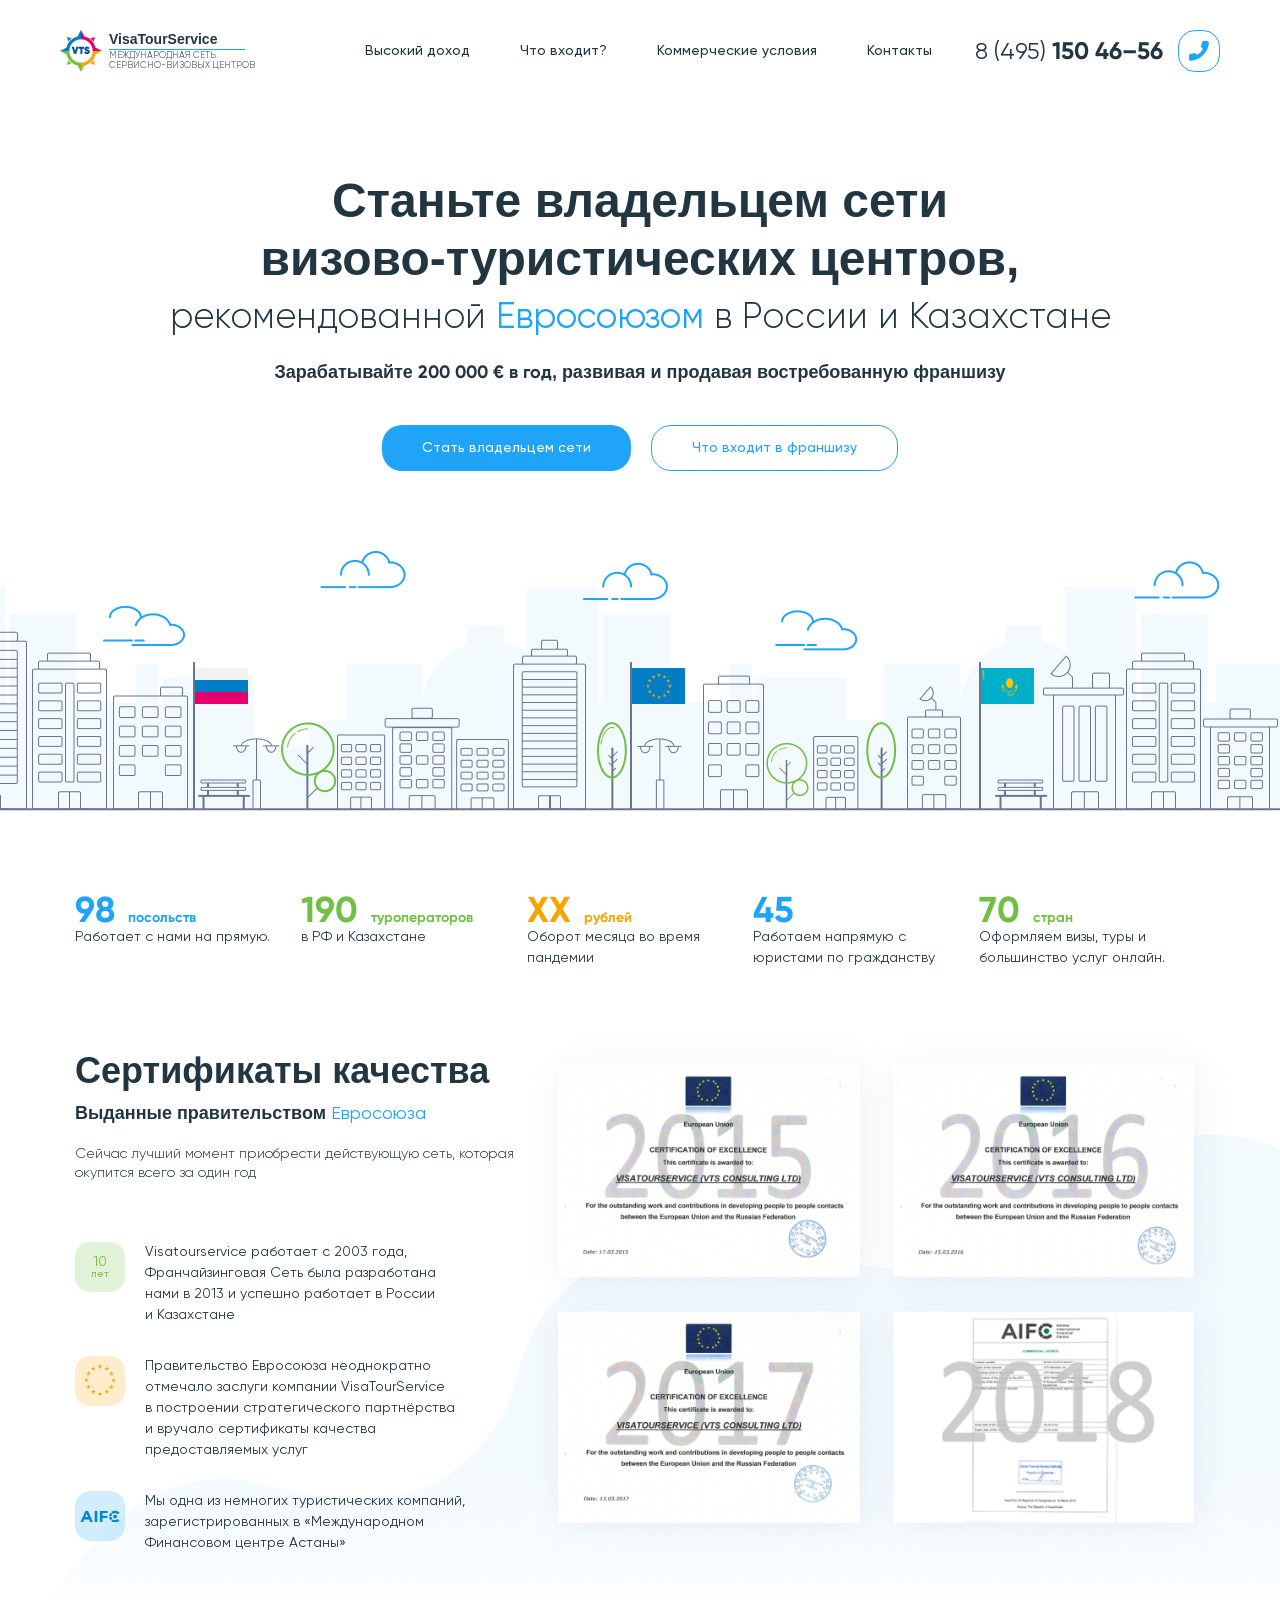
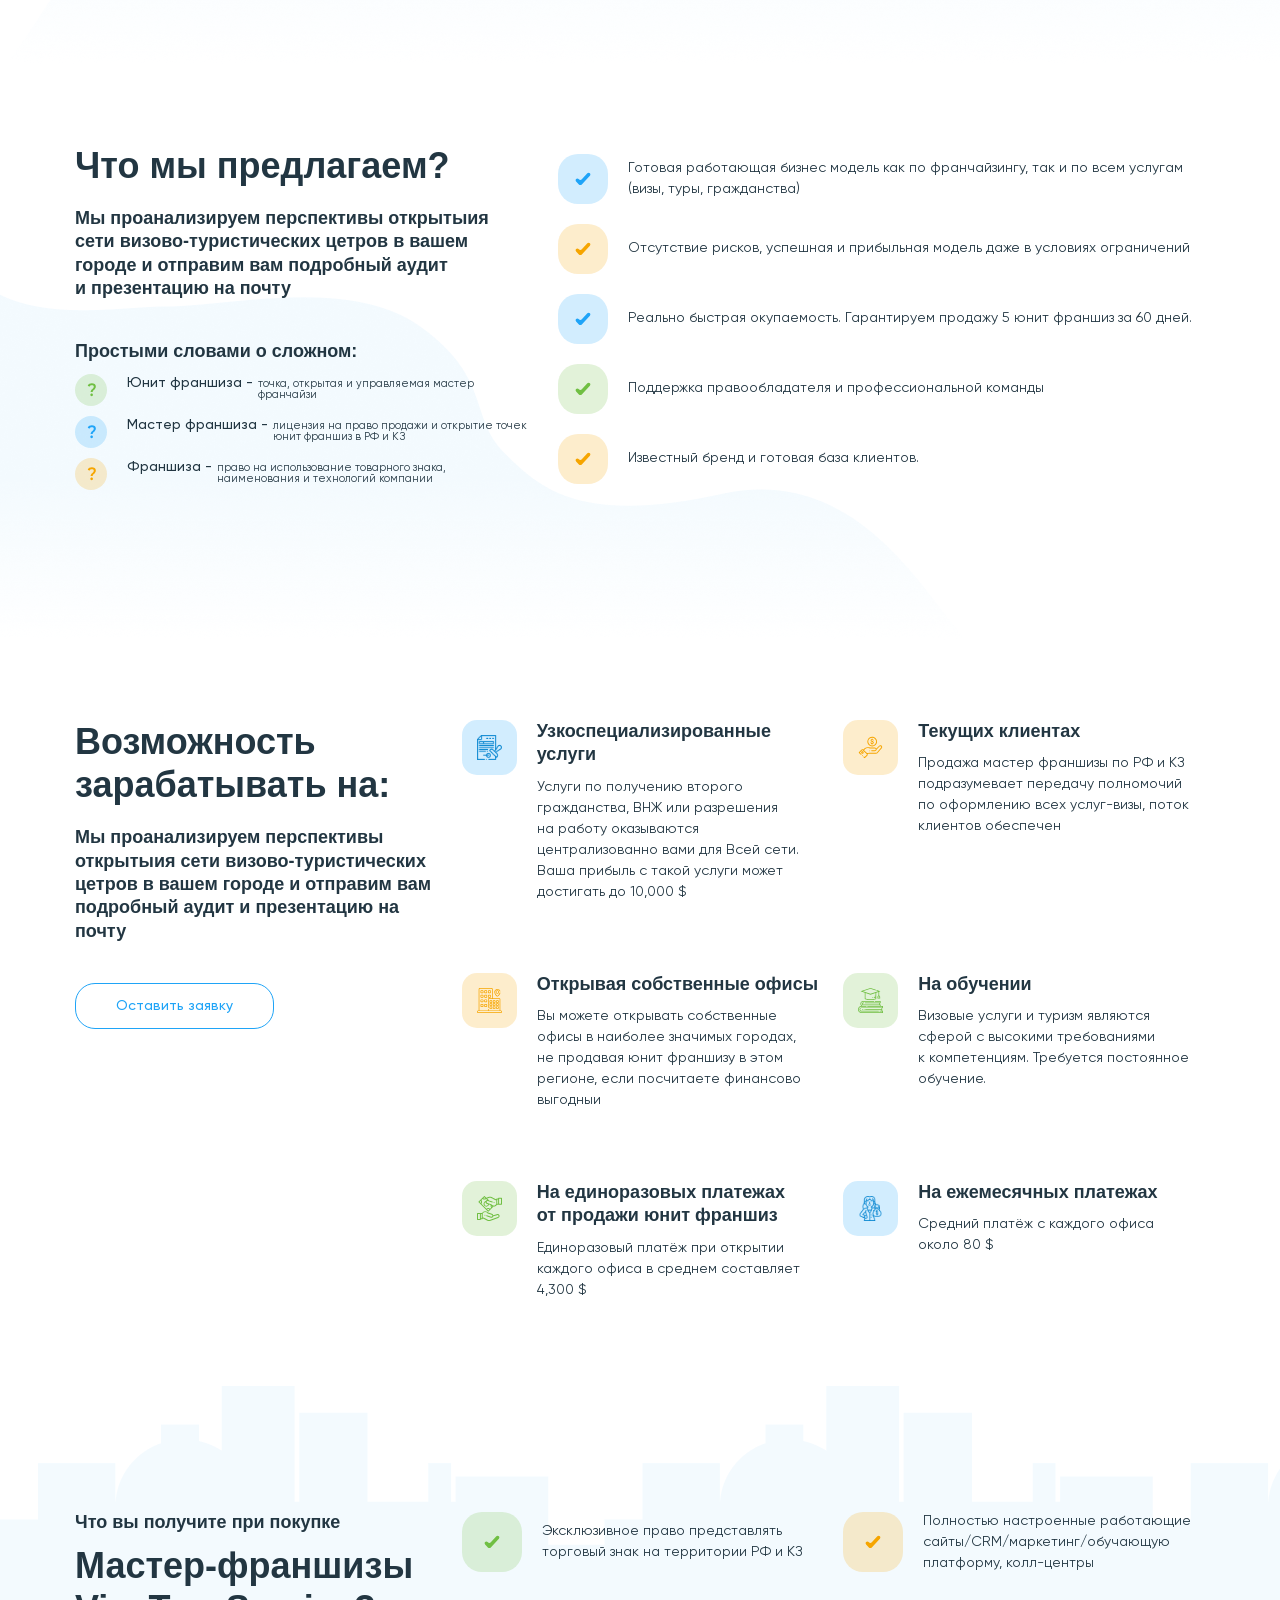
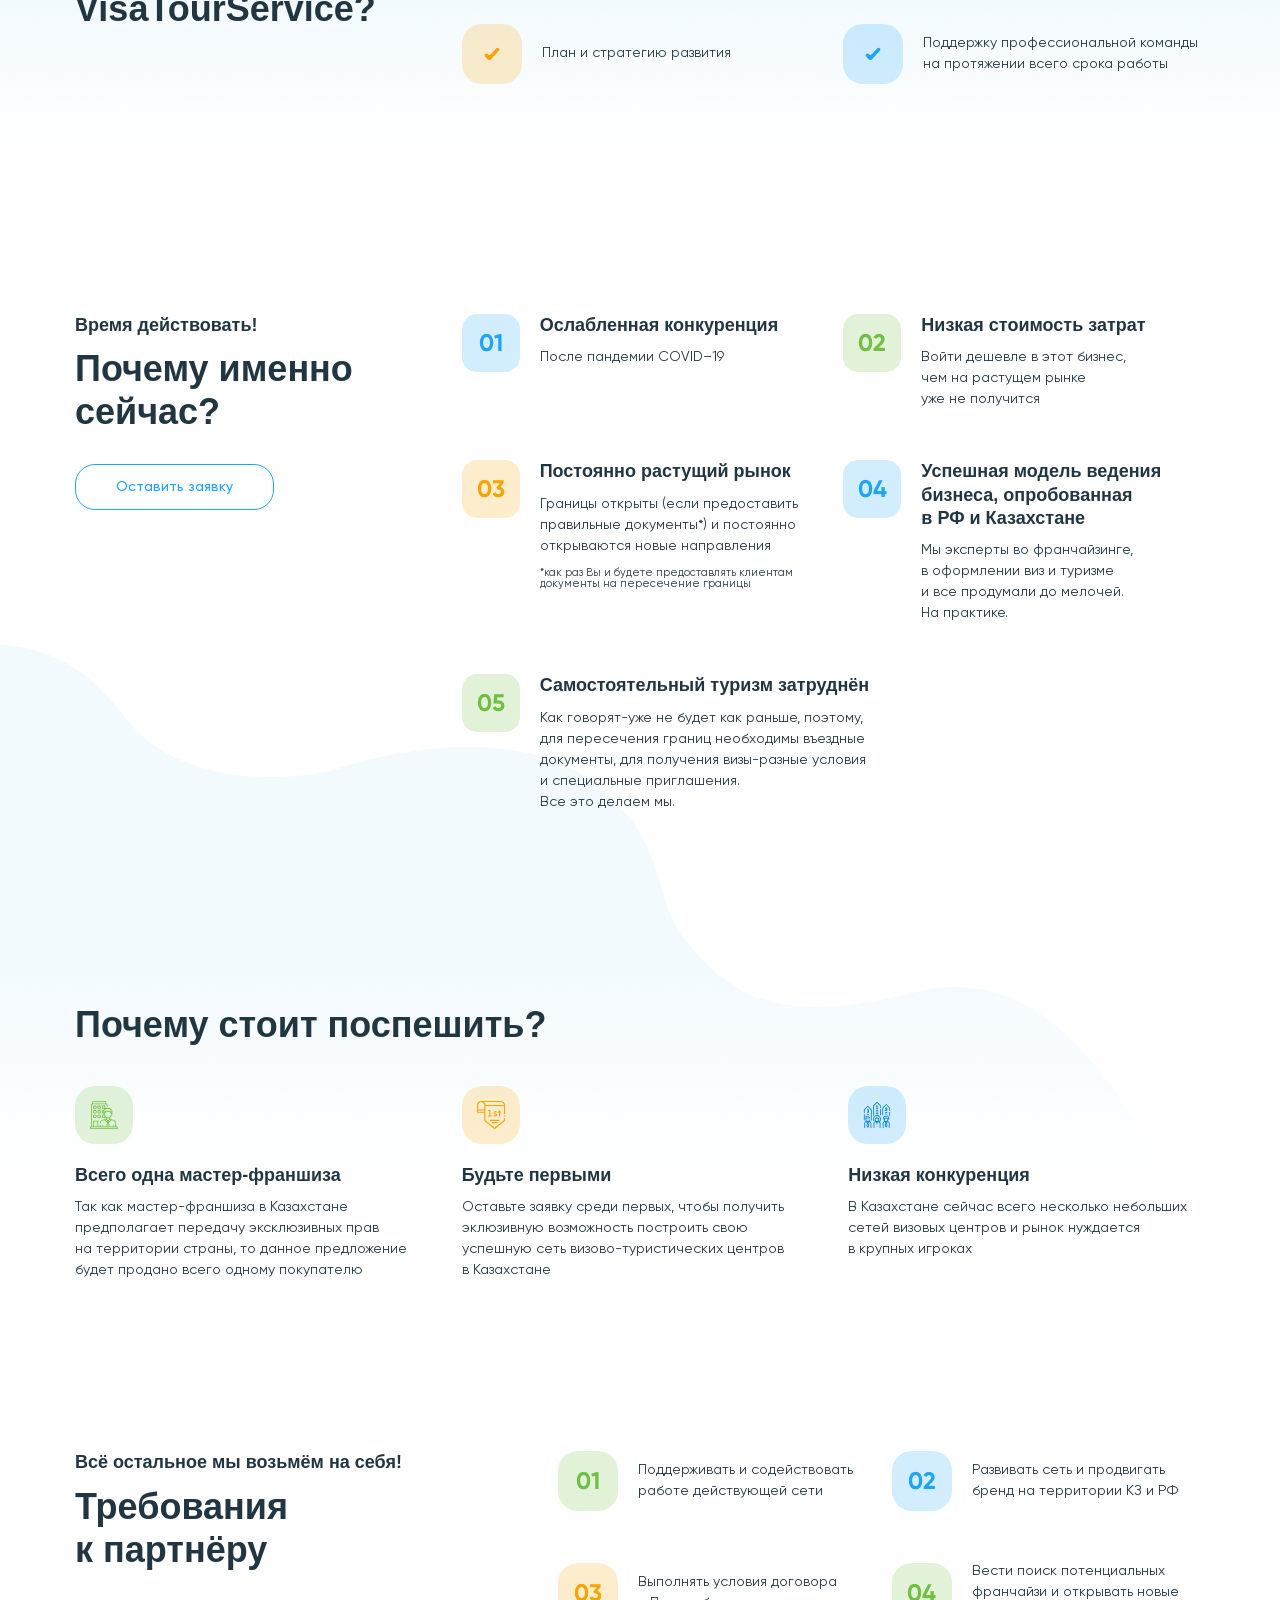
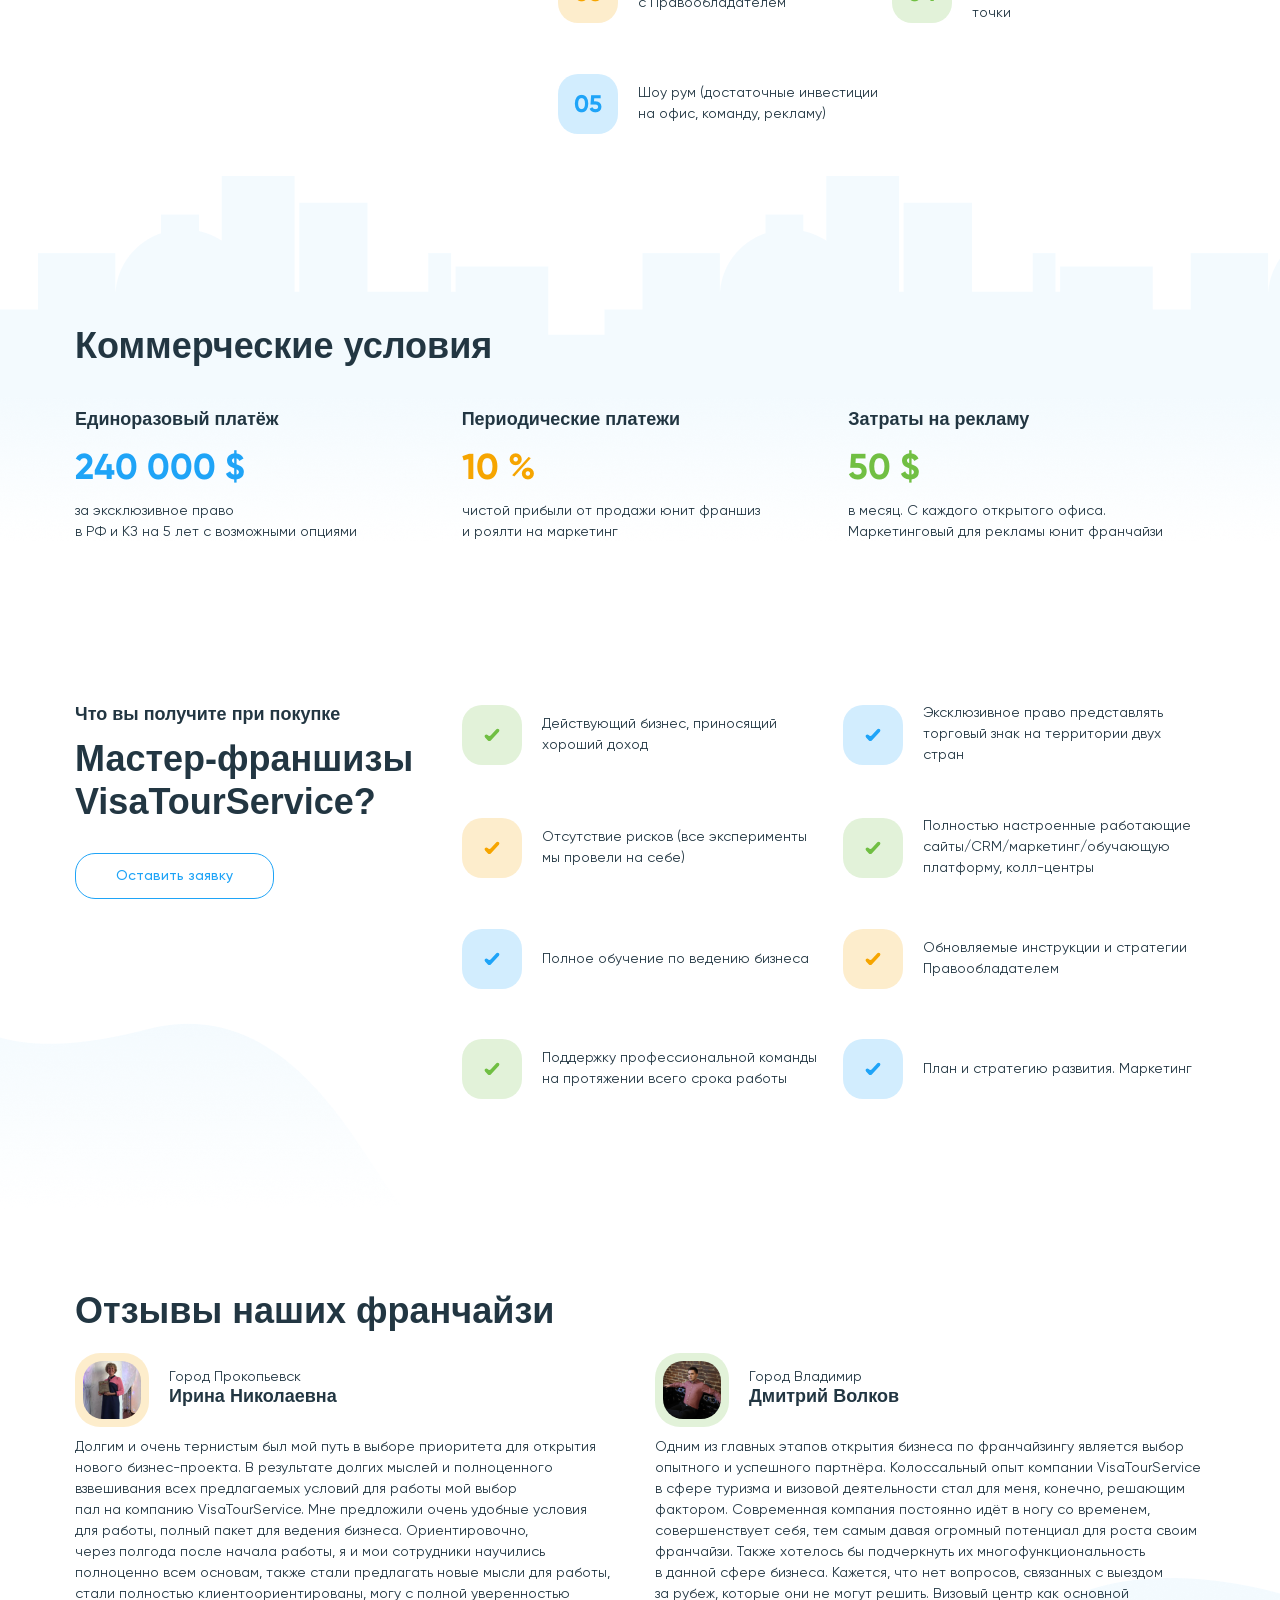
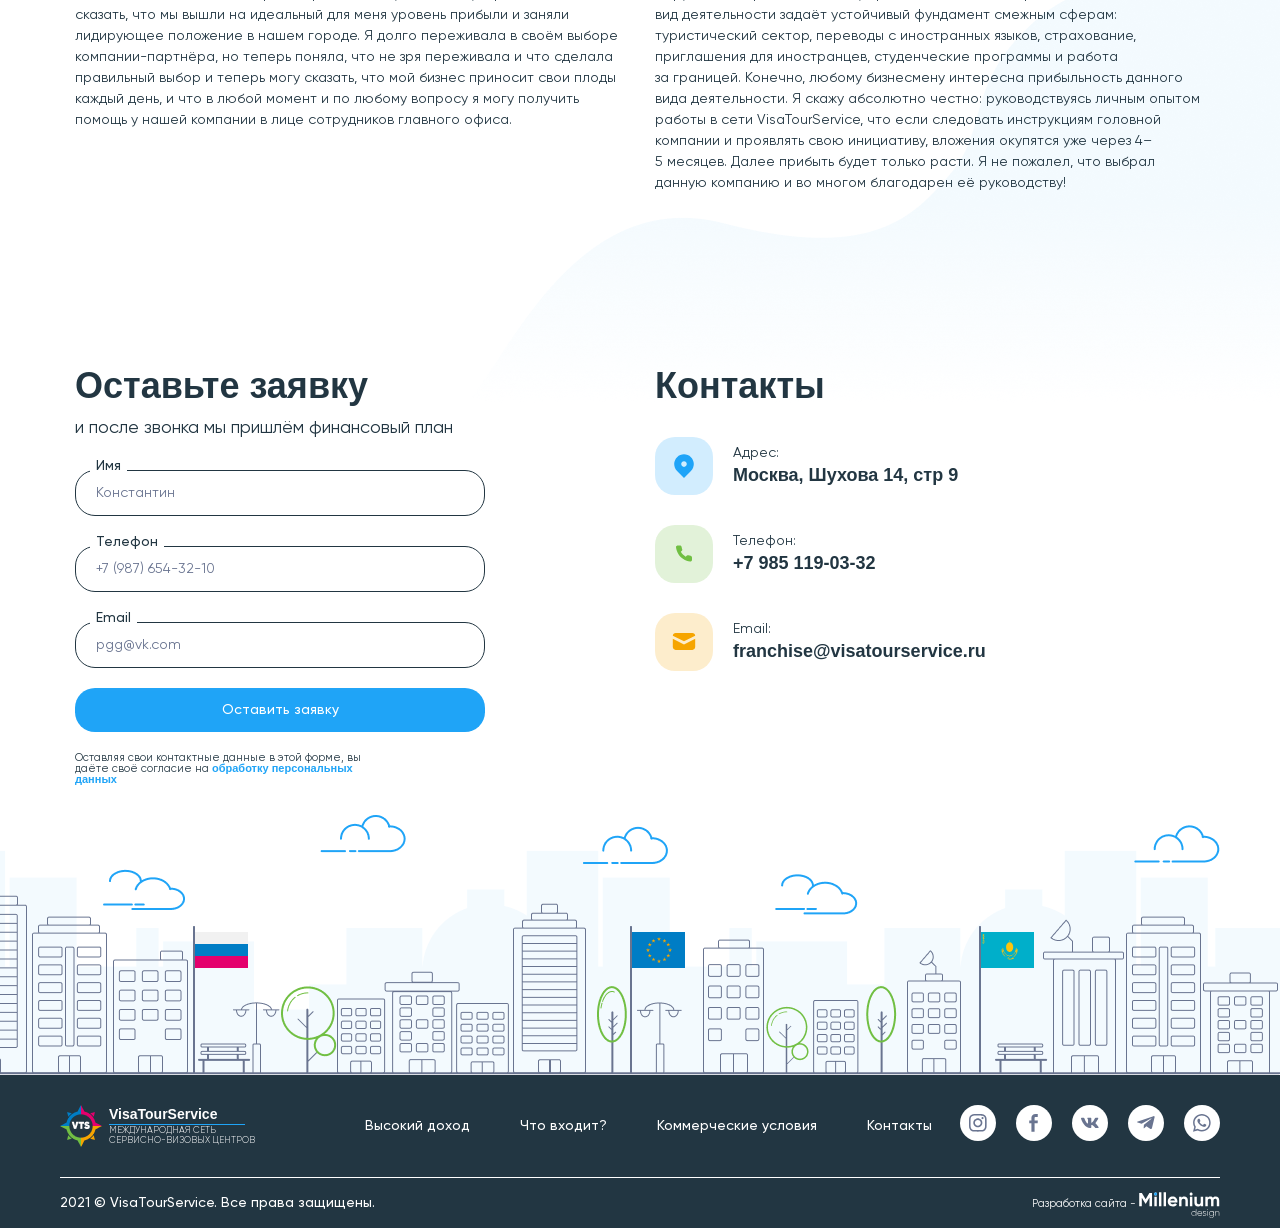
==== commit e561f4de: "ready to release" ====
--- a/docs/index.html
+++ b/docs/index.html
@@ -38,17 +38,16 @@
             </div>
             <div class="col-xl-6 col order-2 order-lg-1 px-0 px-xl-4">
                 <nav class="header_nav">
-                    <a href="#" class="header_navLink a transition_slow"><span class="h5">Высокий доход</span></a>
-                    <a href="#" class="header_navLink a transition_slow"><span class="h5">Что входит?</span></a>
-                    <a href="#" class="header_navLink a transition_slow"><span
-                            class="h5">Коммерческие условия</span></a>
-                    <a href="#" class="header_navLink a transition_slow"><span class="h5">Контакты</span></a>
+                    <a href="#scroll_item_4" class="scroll header_navLink a transition_slow"><span class="h5">Высокий доход</span></a>
+                    <a href="#scroll_item_3" class="scroll header_navLink a transition_slow"><span class="h5">Что входит?</span></a>
+                    <a href="#scroll_item_9" class="scroll header_navLink a transition_slow"><span class="h5">Коммерческие условия</span></a>
+                    <a href="#scroll_item_contacts" class="scroll header_navLink a transition_slow"><span class="h5">Контакты</span></a>
                 </nav>
             </div>
             <div class="col-xl-3 col order-1 order-lg-2 p-0">
                 <div class="header_phoneNumber">
                     <span>8 (495) <strong>150 46–56</strong></span>
-                    <a href="" class="popup button button-svg transition_fast">
+                    <a href="#popup_form_small" class="popup button button-svg transition_fast">
                         <svg width="20" height="20" viewBox="0 0 16 16" fill="none" xmlns="http://www.w3.org/2000/svg">
                             <path d="M0.000494957 11.9791V14.3877C-0.000413895 14.6113 0.0454798 14.8327 0.135237 15.0375C0.224995 15.2424 0.356637 15.4263 0.521733 15.5775C0.686829 15.7286 0.881739 15.8437 1.09398 15.9154C1.30622 15.987 1.53111 16.0136 1.75425 15.9935C4.22976 15.725 6.60765 14.8808 8.69688 13.5286C10.6406 12.2959 12.2886 10.6512 13.5237 8.71134C14.8833 6.61679 15.7294 4.23206 15.9935 1.75036C16.0136 1.52834 15.9871 1.30457 15.9158 1.0933C15.8445 0.882034 15.7299 0.687898 15.5794 0.523253C15.4288 0.358607 15.2455 0.22706 15.0411 0.136987C14.8368 0.0469136 14.6159 0.000287778 14.3926 7.78413e-05H11.9791C11.5887 -0.00375708 11.2102 0.134222 10.9142 0.388297C10.6182 0.642373 10.4248 0.995207 10.3702 1.38103C10.2683 2.15185 10.0794 2.9087 9.80705 3.63713C9.69882 3.9245 9.67539 4.23682 9.73955 4.53707C9.80371 4.83732 9.95277 5.11292 10.1691 5.33121L11.1908 6.35087C10.0455 8.36092 8.37794 10.0252 6.3639 11.1682L5.34221 10.1485C5.12349 9.93264 4.84734 9.78387 4.54649 9.71984C4.24564 9.6558 3.93271 9.67918 3.64477 9.78721C2.91489 10.059 2.15654 10.2476 1.38419 10.3492C0.993406 10.4042 0.636512 10.6007 0.381388 10.9012C0.126264 11.2017 -0.00929451 11.5853 0.000494957 11.9791Z"
                                   fill="currentcolor"/>
@@ -61,29 +60,49 @@
 </header>
 
 <div class="popup_windows">
-    <div class="popup_window mfp-hide" id="popup_callback">
-        <div class="text-center mb-3"><span class="h1">Свяжитесь с&nbspнами</span></div>
-        <form class="d-flex flex-column">
-            <input type="text" name="name" required placeholder="Введите Ваше имя"
-                   class="my-3 transition input input_style_1 input_fluid">
-            <input type="text" name="phone" required placeholder="Введите Ваш номер телефона"
-                   class="my-3 transition input_style_1 input_fluid">
-            <div class="text-center my-3">
-                <p class="h7">Нажимая на кнопку “ОТПРАВИТЬ” Вы соглашаетесь с нашей политикой конфинденциальности и
-                    даете согласие на обработку
-                    <a href="" class="a_underline transition">персональных данных</a></p>
-            </div>
-            <div class="my-3"><input type="submit" class="button button_style_2 button_fluid transition"
-                                     value="Отправить"></div>
+
+    <div class="popup_window mfp-hide" id="popup_form_small">
+        <div class="popup_window__title ">
+            <span class="h3">Заказ<br> обратного звонка</span>
+        </div>
+        <form action="" class="mt-3">
+            <label for="popup_small_name" class="input_style_1 mb-5 transition_slow">
+                <span>Имя</span>
+                <input type="text" id="popup_small_name" name="name" placeholder="Константин" class="input" required>
+            </label>
+            <label for="popup_small_phone" class="input_style_1 mb-5 transition_slow">
+                <span>Телефон</span>
+                <input type="text" id="popup_small_phone" name="phone" placeholder="+7 (987) 654-32-10" class="input" required
+                       autocomplete="off">
+            </label>
+            <input type="submit" value="Заказать звонок" class="button_submit button button_style_1 transition_slow">
+            <p class="description">Нажимая «Заказать звонок», вы даёте согласие на 
+                <a href="#" class="a  transition">обработку персональных данных </a></p>
         </form>
     </div>
 
-    <div class="popup_window mfp-hide" id="popup_message">
-        <div class="text-center mb-3"><span class="h1">Спасибо за&nbspзаявку</span></div>
-        <div class="text-center">
-            <p>Наши менеджеры свяжутся с Вами, как только обработают Ваш запрос</p>
-        </div>
-
+    <div class="popup_window mfp-hide" id="popup_form_big">
+        <div class="popup_window__title">
+            <span class="h3">Оставьте заявку<br> и мы свяжемся с вами</span>
+        </div>
+        <form action="" class="mt-3">
+            <label for="popup_big_name" class="input_style_1 mb-5 transition_slow">
+                <span>Имя</span>
+                <input type="text" id="popup_big_name" name="name" placeholder="Константин" class="input" required>
+            </label>
+            <label for="popup_big_phone" class="input_style_1 mb-5 transition_slow">
+                <span>Телефон</span>
+                <input type="text" id="popup_big_phone" name="phone" placeholder="+7 (987) 654-32-10" class="input" required
+                       autocomplete="off">
+            </label>
+            <label for="popup_big_email" class="input_style_1 mb-5 transition_slow">
+                <span>Email</span>
+                <input type="text" id="popup_big_email" name="email" placeholder="pgg@vk.com" class="input" required>
+            </label>
+            <input type="submit" value="Оставить заявку" class="button_submit button button_style_1 transition_slow">
+            <p class="description">Нажимая «Заказать звонок», вы даёте согласие на 
+                <a href="#" class="a  transition">обработку персональных данных </a></p>
+        </form>
     </div>
 </div>
 
@@ -100,16 +119,15 @@
                         востребованную
                         франшизу</h3>
                     <div class="d-flex justify-content-center mt-5 flex-wrap">
-                        <a href="#" class="popup button button_style_1 transition_slow mb-3 mb-lg-0">Стать владельцем
+                        <a href="#popup_form_big" class="popup button button_style_1 transition_slow mb-3 mb-lg-0">Стать владельцем
                             сети</a>
-                        <a href="#" class="popup button button_style_2 transition_slow mb-3 mb-lg-0">Что входит
+                        <a href="#scroll_item_3" class="scroll button button_style_2 transition_slow mb-3 mb-lg-0">Что входит
                             в франшизу</a>
                     </div>
                 </div>
             </div>
         </div>
         <div class="s1__decoration s1_bgAnimation">
-
         </div>
     </div>
 
@@ -234,7 +252,7 @@
         <div class="s2__decoration"></div>
     </div>
 
-    <div class="section section_3">
+    <div class="section section_3" id="scroll_item_3">
         <div class="container">
             <div class="row">
                 <div class="col-lg-5 col-12">
@@ -352,7 +370,7 @@
         </div>
     </div>
 
-    <div class="section section_4">
+    <div class="section section_4" id="scroll_item_4">
         <div class="container">
             <div class="row">
                 <div class="col-lg-4 col-12">
@@ -361,9 +379,9 @@
                         <h3 class="h3 my-3">Мы проанализируем перспективы открытыия сети визово-туристических цетров в
                             вашем городе и отправим вам подробный аудит и презентацию на почту</h3>
                     </div>
-                    <ul class="s4_description my-5">
-                        <a href="#" class="button button_style_2 transition_slow">Оставить заявку</a>
-                    </ul>
+                    <div class="s4_description my-5">
+                        <a href="#popup_form_big" class="popup button button_style_2 transition_slow">Оставить заявку</a>
+                    </div>
                 </div>
                 <div class="col-lg-8 col-12">
                     <ul class="s4_list">
@@ -499,7 +517,7 @@
                         <h2 class="h2">Почему именно сейчас?</h2>
                     </div>
                     <div class="s6_description my-5">
-                        <a href="#" class="button button_style_2 transition_slow">Оставить заявку</a>
+                        <a href="#popup_form_big" class="popup button button_style_2 transition_slow">Оставить заявку</a>
                     </div>
                 </div>
                 <div class="col-lg-8 col-12">
@@ -610,78 +628,82 @@
     <div class="section section_8">
         <div class="container">
             <div class="row">
-                <div class="col-lg-5 col">
-                    <div class="section_headers">
-                        <h3 class="h3">Всё остальное мы возьмём на себя!</h3>
-                        <h2 class="h2">Требования к партнёру</h2>
-                    </div>
-                </div>
-                <div class="col-lg-7 col">
-                    <ul class="s6_list">
-                        <li class="s6_list__item">
-                            <div class="marker marker-s6">
+                <div class="col-lg-5 col-12">
+                    <div class="section_headers mb-5">
+                        <h3 class="h3 mb-3">Всё остальное мы возьмём на себя!</h3>
+                        <h2 class="h2">Требования<br> к партнёру</h2>
+                    </div>
+                </div>
+                <div class="col-lg-7 col-12">
+                    <ul class="s8_list">
+                        <li class="s8_list__item">
+                            <div class="marker marker-s5 accent-green">
                                 <span class="numbersInMarker">01</span>
                             </div>
                             <p>Поддерживать и содействовать работе действующей сети</p>
                         </li>
-                        <li class="s6_list__item">
-                            <div class="marker marker-s6">
+                        <li class="s8_list__item">
+                            <div class="marker marker-s5 accent">
                                 <span class="numbersInMarker">02</span>
                             </div>
                             <p>Развивать сеть и продвигать бренд на территории КЗ и РФ</p>
                         </li>
-                        <li class="s6_list__item">
-                            <div class="marker marker-s6">
+                        <li class="s8_list__item">
+                            <div class="marker marker-s5 accent-orange">
                                 <span class="numbersInMarker">03</span>
                             </div>
                             <p>Выполнять условия договора с Правообладателем</p>
                         </li>
+                        <li class="s8_list__item">
+                            <div class="marker marker-s5 accent-green">
+                                <span class="numbersInMarker">04</span>
+                            </div>
+                            <p>Вести поиск потенциальных франчайзи и открывать новые точки</p>
+                        </li>
+                        <li class="s8_list__item">
+                            <div class="marker marker-s5 accent">
+                                <span class="numbersInMarker">05</span>
+                            </div>
+                            <p>Шоу рум (достаточные инвестиции на офис, команду, рекламу)</p>
+                        </li>
                     </ul>
-                    <li class="s6_list__item">
-                        <div class="marker marker-s6">
-                            <span class="numbersInMarker">04</span>
-                        </div>
-                        <p>Вести поиск потенциальных франчайзи и открывать новые точки</p>
-                    </li>
-                    </ul>
-                    <li class="s6_list__item">
-                        <div class="marker marker-s6">
-                            <span class="numbersInMarker">05</span>
-                        </div>
-                        <p>Шоу рум (достаточные инвестиции на офис, команду, рекламу)</p>
-                    </li>
-                    </ul>
-                </div>
-            </div>
-        </div>
-    </div>
-
-    <div class="section section_9">
-        <div class="container">
-            <div class="row">
-                <div class="col-12 section_headers">
+                </div>
+            </div>
+        </div>
+    </div>
+
+    <div class="section section_9" id="scroll_item_9">
+        <div class="container">
+            <div class="row">
+                <div class="col-12 section_headers mb-5">
                     <h2 class="h2">Коммерческие условия</h2>
                 </div>
-                <div class="col-lg-4 col">
-                    <li class="s9__item">
+                <div class="col-lg-4 col-md-6 col-12">
+                    <div class="s9__item">
                         <h3 class="h3">Единоразовый платёж</h3>
-                        <div class="numbersBold accent">240 000 $</div>
+                        <div class="numbersBold my-3">
+                            <div class="accent">240 000 $</div>
+                        </div>
                         <p>за эксклюзивное право в РФ и КЗ на 5 лет с возможными опциями</p>
-                    </li>
-                </div>
-                <div class="col-lg-4 col">
-                    <li class="s9__item">
+                    </div>
+                </div>
+                <div class="col-lg-4 col-md-6 col-12">
+                    <div class="s9__item">
                         <h3 class="h3">Периодические платежи</h3>
-                        <div class="numbersBold accent">10 %</div>
+                        <div class="numbersBold my-3">
+                            <div class="accent-orange">10 %</div>
+                        </div>
                         <p>чистой прибыли от продажи юнит франшиз и роялти на маркетинг</p>
-                    </li>
-                </div>
-                <div class="col-lg-4 col">
-                    <li class="s9__item">
+                    </div>
+                </div>
+                <div class="col-lg-4 col-md-6 col-12">
+                    <div class="s9__item">
                         <h3 class="h3">Затраты на рекламу</h3>
-                        <div class="numbersBold accent">50 $</div>
+                        <div class="numbersBold my-3">
+                            <div class="accent-green">50 $</div>
+                        </div>
                         <p>в месяц. С каждого открытого офиса. Маркетинговый для рекламы юнит франчайзи</p>
-                    </li>
+                    </div>
                 </div>
             </div>
         </div>
@@ -690,19 +712,19 @@
     <div class="section section_10">
         <div class="container">
             <div class="row">
-                <div class="col-lg-4 col">
-                    <div class="section_headers">
-                        <h3 class="h3">Что вы получите при покупке</h3>
+                <div class="col-lg-4 col-12">
+                    <div class="section_headers mb-3">
+                        <h3 class="h3 mb-3">Что вы получите при покупке</h3>
                         <h2 class="h2">Мастер-франшизы VisaTourService?</h2>
                     </div>
-                    <div class="s10_description">
-                        <a href="#" class="button">Оставить заявку</a>
-                    </div>
-                </div>
-                <div class="col-lg-8 col">
+                    <div class="s10_description my-5">
+                        <a href="#popup_form_big" class="popup button button_style_2 transition_slow">Оставить заявку</a>
+                    </div>
+                </div>
+                <div class="col-lg-8 col-12">
                     <ul class="s10_list">
                         <li class="s10_list__item">
-                            <div class="marker marker-s10">
+                            <div class="marker marker-s5 accent-green">
                                 <svg width="16" height="14" viewBox="0 0 16 14" fill="none"
                                      xmlns="http://www.w3.org/2000/svg">
                                     <path d="M6.79692 12.4285C6.00599 13.2777 4.66067 13.2777 3.86975 12.4285L1.10076 9.45525C0.480571 8.78932 0.480571 7.75728 1.10076 7.09135C1.78726 6.35422 2.95521 6.35505 3.64067 7.09314L3.86916 7.33918C4.65992 8.19067 6.0074 8.19128 6.79894 7.34051L12.3586 1.36472C13.0447 0.627337 14.2123 0.627045 14.8987 1.36408C15.5192 2.03033 15.5192 3.06287 14.8987 3.72912L6.79692 12.4285Z"
@@ -712,7 +734,7 @@
                             <p>Действующий бизнес, приносящий хороший доход</p>
                         </li>
                         <li class="s10_list__item">
-                            <div class="marker marker-s10">
+                            <div class="marker marker-s5 accent">
                                 <svg width="16" height="14" viewBox="0 0 16 14" fill="none"
                                      xmlns="http://www.w3.org/2000/svg">
                                     <path d="M6.79692 12.4285C6.00599 13.2777 4.66067 13.2777 3.86975 12.4285L1.10076 9.45525C0.480571 8.78932 0.480571 7.75728 1.10076 7.09135C1.78726 6.35422 2.95521 6.35505 3.64067 7.09314L3.86916 7.33918C4.65992 8.19067 6.0074 8.19128 6.79894 7.34051L12.3586 1.36472C13.0447 0.627337 14.2123 0.627045 14.8987 1.36408C15.5192 2.03033 15.5192 3.06287 14.8987 3.72912L6.79692 12.4285Z"
@@ -722,7 +744,7 @@
                             <p>Эксклюзивное право представлять торговый знак на территории двух стран</p>
                         </li>
                         <li class="s10_list__item">
-                            <div class="marker marker-s10">
+                            <div class="marker marker-s5 accent-orange">
                                 <svg width="16" height="14" viewBox="0 0 16 14" fill="none"
                                      xmlns="http://www.w3.org/2000/svg">
                                     <path d="M6.79692 12.4285C6.00599 13.2777 4.66067 13.2777 3.86975 12.4285L1.10076 9.45525C0.480571 8.78932 0.480571 7.75728 1.10076 7.09135C1.78726 6.35422 2.95521 6.35505 3.64067 7.09314L3.86916 7.33918C4.65992 8.19067 6.0074 8.19128 6.79894 7.34051L12.3586 1.36472C13.0447 0.627337 14.2123 0.627045 14.8987 1.36408C15.5192 2.03033 15.5192 3.06287 14.8987 3.72912L6.79692 12.4285Z"
@@ -732,7 +754,7 @@
                             <p>Отсутствие рисков (все эксперименты мы провели на себе)</p>
                         </li>
                         <li class="s10_list__item">
-                            <div class="marker marker-s10">
+                            <div class="marker marker-s5 accent-green">
                                 <svg width="16" height="14" viewBox="0 0 16 14" fill="none"
                                      xmlns="http://www.w3.org/2000/svg">
                                     <path d="M6.79692 12.4285C6.00599 13.2777 4.66067 13.2777 3.86975 12.4285L1.10076 9.45525C0.480571 8.78932 0.480571 7.75728 1.10076 7.09135C1.78726 6.35422 2.95521 6.35505 3.64067 7.09314L3.86916 7.33918C4.65992 8.19067 6.0074 8.19128 6.79894 7.34051L12.3586 1.36472C13.0447 0.627337 14.2123 0.627045 14.8987 1.36408C15.5192 2.03033 15.5192 3.06287 14.8987 3.72912L6.79692 12.4285Z"
@@ -742,7 +764,7 @@
                             <p>Полностью настроенные работающие сайты/CRM/маркетинг/обучающую платформу, колл-центры</p>
                         </li>
                         <li class="s10_list__item">
-                            <div class="marker marker-s10">
+                            <div class="marker marker-s5 accent">
                                 <svg width="16" height="14" viewBox="0 0 16 14" fill="none"
                                      xmlns="http://www.w3.org/2000/svg">
                                     <path d="M6.79692 12.4285C6.00599 13.2777 4.66067 13.2777 3.86975 12.4285L1.10076 9.45525C0.480571 8.78932 0.480571 7.75728 1.10076 7.09135C1.78726 6.35422 2.95521 6.35505 3.64067 7.09314L3.86916 7.33918C4.65992 8.19067 6.0074 8.19128 6.79894 7.34051L12.3586 1.36472C13.0447 0.627337 14.2123 0.627045 14.8987 1.36408C15.5192 2.03033 15.5192 3.06287 14.8987 3.72912L6.79692 12.4285Z"
@@ -752,7 +774,7 @@
                             <p>Полное обучение по ведению бизнеса</p>
                         </li>
                         <li class="s10_list__item">
-                            <div class="marker marker-s10">
+                            <div class="marker marker-s5 accent-orange">
                                 <svg width="16" height="14" viewBox="0 0 16 14" fill="none"
                                      xmlns="http://www.w3.org/2000/svg">
                                     <path d="M6.79692 12.4285C6.00599 13.2777 4.66067 13.2777 3.86975 12.4285L1.10076 9.45525C0.480571 8.78932 0.480571 7.75728 1.10076 7.09135C1.78726 6.35422 2.95521 6.35505 3.64067 7.09314L3.86916 7.33918C4.65992 8.19067 6.0074 8.19128 6.79894 7.34051L12.3586 1.36472C13.0447 0.627337 14.2123 0.627045 14.8987 1.36408C15.5192 2.03033 15.5192 3.06287 14.8987 3.72912L6.79692 12.4285Z"
@@ -762,7 +784,7 @@
                             <p>Обновляемые инструкции и стратегии Правообладателем</p>
                         </li>
                         <li class="s10_list__item">
-                            <div class="marker marker-s10">
+                            <div class="marker marker-s5 accent-green">
                                 <svg width="16" height="14" viewBox="0 0 16 14" fill="none"
                                      xmlns="http://www.w3.org/2000/svg">
                                     <path d="M6.79692 12.4285C6.00599 13.2777 4.66067 13.2777 3.86975 12.4285L1.10076 9.45525C0.480571 8.78932 0.480571 7.75728 1.10076 7.09135C1.78726 6.35422 2.95521 6.35505 3.64067 7.09314L3.86916 7.33918C4.65992 8.19067 6.0074 8.19128 6.79894 7.34051L12.3586 1.36472C13.0447 0.627337 14.2123 0.627045 14.8987 1.36408C15.5192 2.03033 15.5192 3.06287 14.8987 3.72912L6.79692 12.4285Z"
@@ -772,7 +794,7 @@
                             <p>Поддержку профессиональной команды на протяжении всего срока работы</p>
                         </li>
                         <li class="s10_list__item">
-                            <div class="marker marker-s10">
+                            <div class="marker marker-s5 accent">
                                 <svg width="16" height="14" viewBox="0 0 16 14" fill="none"
                                      xmlns="http://www.w3.org/2000/svg">
                                     <path d="M6.79692 12.4285C6.00599 13.2777 4.66067 13.2777 3.86975 12.4285L1.10076 9.45525C0.480571 8.78932 0.480571 7.75728 1.10076 7.09135C1.78726 6.35422 2.95521 6.35505 3.64067 7.09314L3.86916 7.33918C4.65992 8.19067 6.0074 8.19128 6.79894 7.34051L12.3586 1.36472C13.0447 0.627337 14.2123 0.627045 14.8987 1.36408C15.5192 2.03033 15.5192 3.06287 14.8987 3.72912L6.79692 12.4285Z"
@@ -791,21 +813,22 @@
     <div class="section section_11">
         <div class="container">
             <div class="row">
-                <div class="col-12 section_headers">
+                <div class="col-12 section_headers mb-3">
                     <h2 class="h2">Отзывы наших франчайзи</h2>
                 </div>
-                <div class="col-lg-6 col">
+                <div class="col-lg-6 col-12">
                     <div class="s11__item">
-                        <div class="s11__item_header">
-                            <div class="marker marker-s11">
+                        <div class="s11__item_header my-3">
+                            <div class="marker marker-s11 accent-orange">
                                 <img src="img/feedback_icon1.png" alt="">
                             </div>
                             <div>
-                                <p>Город Прокопьевск</p>
-                                <span class="h3">Ирина Николаевна</span>
-                            </div>
-                        </div>
-                        <p>Долгим и очень тернистым был мой путь в выборе приоритета для открытия нового бизнес-проекта.
+                                <span>Город Прокопьевск</span>
+                                <div class="h3">Ирина Николаевна</div>
+                            </div>
+                        </div>
+                        <p class="my-3">Долгим и очень тернистым был мой путь в выборе приоритета для открытия нового
+                            бизнес-проекта.
                             В результате долгих мыслей и полноценного взвешивания всех предлагаемых условий для работы
                             мой выбор пал на компанию VisaTourService. Мне предложили очень удобные условия для работы,
                             полный пакет для ведения бизнеса. Ориентировочно, через полгода после начала работы,
@@ -818,18 +841,19 @@
                             у нашей компании в лице сотрудников главного офиса.</p>
                     </div>
                 </div>
-                <div class="col-lg-6 col">
+                <div class="col-lg-6 col-12">
                     <div class="s11__item">
-                        <div class="s11__item_header">
-                            <div class="marker marker-s11">
+                        <div class="s11__item_header my-3">
+                            <div class="marker marker-s11 accent-green">
                                 <img src="img/feedback_icon2.png" alt="">
                             </div>
                             <div>
-                                <p>Город Владимир</p>
-                                <span class="h3">Дмитрий Волков</span>
-                            </div>
-                        </div>
-                        <p>Одним из главных этапов открытия бизнеса по франчайзингу является выбор опытного и успешного
+                                <span>Город Владимир</span>
+                                <div class="h3">Дмитрий Волков</div>
+                            </div>
+                        </div>
+                        <p class="my-3">Одним из главных этапов открытия бизнеса по франчайзингу является выбор опытного
+                            и успешного
                             партнёра. Колоссальный опыт компании VisaTourService в сфере туризма и визовой деятельности
                             стал для меня, конечно, решающим фактором. Современная компания постоянно идёт в ногу
                             со временем, совершенствует себя, тем самым давая огромный потенциал для роста своим
@@ -852,22 +876,37 @@
     <div class="section section_12">
         <div class="container">
             <div class="row">
-                <div class="col-lg-6 col section_headers">
-                    <h2 class="h2">Оставьте заявку</h2>
-                    <h3 class="h3 regular">и после звонка мы пришлём финансовый план</h3>
-                    <form action="">
-                        <input type="text">
-                        <input type="text">
-                        <input type="text">
-                        <input type="submit" value="Оставить заявку" class="button">
+                <div class="col-xl-6 col-lg-7 col-12 order-1 order-lg-0">
+                    <div class="section_headers mb-3">
+                        <h2 class="h2 mb-3">Оставьте заявку</h2>
+                        <h3 class="h3 regular mb-3">и после звонка мы пришлём финансовый план</h3>
+                    </div>
+                    <form action="" class="mb-5">
+                        <label for="name" class="input_style_1 transition_slow">
+                            <span>Имя</span>
+                            <input type="text" id="name" name="name" placeholder="Константин" class="input" required>
+                        </label>
+                        <label for="phone" class="input_style_1 transition_slow">
+                            <span>Телефон</span>
+                            <input type="text" id="phone" name="phone" placeholder="+7 (987) 654-32-10" class="input"
+                                   required autocomplete="off">
+                        </label>
+                        <label for="email" class="input_style_1 transition_slow">
+                            <span>Email</span>
+                            <input type="text" id="email" name="email" placeholder="pgg@vk.com" class="input" required>
+                        </label>
+                        <input type="submit" value="Оставить заявку"
+                               class="button_submit button button_style_1 transition_slow">
                         <p class="description">Оставляя свои контактные данные в этой форме, вы даёте своё согласие на
-                            <a href="#">обработку персональных данных </a></p>
+                            <a href="#" class="a_accent strong transition">обработку персональных данных </a></p>
                     </form>
                 </div>
-                <div class="col-lg-6 col section_headers">
-                    <h2 class="h2">Контакты</h2>
-                    <div class="s12__item">
-                        <div class="marker marker-s12">
+                <div class="col-xl-6 col-lg-5 col-12 order-0 order-lg-1">
+                    <div class="section_headers mb-5" id="scroll_item_contacts">
+                        <h2 class="h2">Контакты</h2>
+                    </div>
+                    <div class="s12__item mt-3 mb-5">
+                        <div class="marker marker-s7 accent">
                             <svg width="28" height="29" viewBox="0 0 28 29" fill="none"
                                  xmlns="http://www.w3.org/2000/svg">
                                 <path fill-rule="evenodd" clip-rule="evenodd"
@@ -880,8 +919,8 @@
                             <p class="h3">Москва, Шухова 14, стр 9</p>
                         </div>
                     </div>
-                    <div class="s12__item">
-                        <div class="marker marker-s12">
+                    <div class="s12__item mt-3 mb-5">
+                        <div class="marker marker-s7 accent-green">
                             <svg width="20" height="21" viewBox="0 0 20 21" fill="none"
                                  xmlns="http://www.w3.org/2000/svg">
                                 <path d="M6.02093 2.50049L3.61228 2.50049C3.38868 2.49959 3.16735 2.54548 2.96247 2.63524C2.75759 2.72499 2.57368 2.85664 2.42252 3.02173C2.27136 3.18683 2.15627 3.38174 2.08463 3.59398C2.013 3.80622 1.98639 4.03111 2.00652 4.25425C2.27497 6.72976 3.1192 9.10765 4.47137 11.1969C5.70406 13.1406 7.34876 14.7886 9.28866 16.0237C11.3832 17.3833 13.7679 18.2294 16.2496 18.4935C16.4717 18.5136 16.6954 18.4871 16.9067 18.4158C17.118 18.3445 17.3121 18.2299 17.4767 18.0794C17.6414 17.9288 17.7729 17.7455 17.863 17.5411C17.9531 17.3368 17.9997 17.1159 17.9999 16.8926L17.9999 14.4791C18.0038 14.0887 17.8658 13.7102 17.6117 13.4142C17.3576 13.1182 17.0048 12.9248 16.619 12.8702C15.8481 12.7683 15.0913 12.5794 14.3629 12.3071C14.0755 12.1988 13.7632 12.1754 13.4629 12.2396C13.1627 12.3037 12.8871 12.4528 12.6688 12.6691L11.6491 13.6908C9.63908 12.5455 7.97478 10.8779 6.83184 8.8639L7.8515 7.84221C8.06736 7.62349 8.21613 7.34734 8.28016 7.04649C8.3442 6.74564 8.32082 6.43271 8.21279 6.14477C7.94098 5.41489 7.75244 4.65654 7.65078 3.88419C7.59576 3.49341 7.39931 3.13651 7.0988 2.88139C6.79829 2.62626 6.41468 2.4907 6.02093 2.50049Z"
@@ -893,8 +932,8 @@
                             <p class="h3">+7 985 119-03-32</p>
                         </div>
                     </div>
-                    <div class="s12__item">
-                        <div class="marker marker-s12">
+                    <div class="s12__item mt-3 mb-5">
+                        <div class="marker marker-s7 accent-orange">
                             <svg width="28" height="29" viewBox="0 0 28 29" fill="none"
                                  xmlns="http://www.w3.org/2000/svg">
                                 <path d="M2.80465 8.73707L13.9999 14.3347L25.1953 8.737C25.1109 7.26651 23.8916 6.1001 22.4 6.1001H5.59999C4.10831 6.1001 2.88908 7.26655 2.80465 8.73707Z"
@@ -913,69 +952,71 @@
                 </div>
             </div>
         </div>
+        <div class="s1__decoration s1_bgAnimation">
+        </div>
     </div>
 
 </main>
 <footer class="footer section">
     <div class="container">
-        <div class="row">
-            <div class="col-lg-3 col">
+        <div class="row py-5">
+            <div class="col-lg-3 col order-0 p-0">
                 <div class="header_logo__wrapper">
                     <div class="header_logo__img">
-                        <img src="img/logo.png" alt="VisaTourService">
+                        <img src="img/logo_footer.png" alt="VisaTourService">
                     </div>
                     <div class="header_logo__company">
                         <div class="header_logo__company__name">
-                            <span>VisaTourService</span>
+                            <span class="strong">VisaTourService</span>
                         </div>
                         <div class="header_logo__company__describer">
-                            <span>МЕЖДУНАРОДНАЯ СЕТЬ СЕРВИСНО-ВИЗОВЫХ ЦЕНТРОВ</span>
-                        </div>
-                    </div>
-                </div>
-            </div>
-            <div class="col-lg-6 col">
-                <nav>
-                    <a href="#" class="link_on_element header_navLink a">Высокий доход</a>
-                    <a href="#" class="link_on_element header_navLink a">Что входит?</a>
-                    <a href="#" class="link_on_element header_navLink a">Коммерческие условия</a>
-                    <a href="#" class="link_on_element header_navLink a">Контакты</a>
+                            <span class="uppercase small">Международная СЕТЬ СЕРВИСНО-ВИЗОВЫХ ЦЕНТРОВ</span>
+                        </div>
+                    </div>
+                </div>
+            </div>
+            <div class="col-xl-6 col-12 order-2 order-xl-1 pt-3 pt-xl-0 px-0 px-xl-4">
+                <nav class="header_nav">
+                    <a href="#scroll_item_4" class="scroll header_navLink a transition_slow"><span class="h5">Высокий доход</span></a>
+                    <a href="#scroll_item_3" class="scroll header_navLink a transition_slow"><span class="h5">Что входит?</span></a>
+                    <a href="#scroll_item_9" class="scroll header_navLink a transition_slow"><span class="h5">Коммерческие условия</span></a>
+                    <a href="#scroll_item_contacts" class="scroll header_navLink a transition_slow"><span class="h5">Контакты</span></a>
                 </nav>
             </div>
-            <div class="col-lg-3 col">
+            <div class="col-md col-12 order-1 order-xl-2 pt-5 pt-md-0 px-0">
                 <ul class="footer__socialLinks">
-                    <li class="footer__socialLink">
-                        <a href="#" class="link_on_element"></a>
-                        <svg width="17" height="17" viewBox="0 0 17 17" fill="none" xmlns="http://www.w3.org/2000/svg">
+                    <li class="footer__socialLink transition">
+                        <a href="https://instagram.com/" class="link_on_element"></a>
+                        <svg width="18" height="18" viewBox="0 0 17 17" fill="none" xmlns="http://www.w3.org/2000/svg">
                             <path d="M8.33333 0C6.06795 0 5.78562 0.0109389 4.89905 0.0484436C4.00883 0.092199 3.40668 0.230237 2.87536 0.436513C2.31928 0.646446 1.81568 0.97513 1.39965 1.39965C0.973946 1.8147 0.645079 2.31859 0.436513 2.87536C0.230237 3.40668 0.092199 4.00883 0.0484436 4.89905C0.00833438 5.78614 0 6.06795 0 8.33333C0 10.5987 0.0109389 10.881 0.0484436 11.7676C0.092199 12.6552 0.230237 13.26 0.436513 13.7913C0.646446 14.3474 0.97513 14.851 1.39965 15.267C1.8147 15.6927 2.31859 16.0216 2.87536 16.2302C3.40668 16.4338 4.01144 16.5745 4.89905 16.6182C5.78614 16.6583 6.06795 16.6667 8.33333 16.6667C10.5987 16.6667 10.881 16.6557 11.7676 16.6182C12.6552 16.5745 13.26 16.4333 13.7913 16.2302C14.3474 16.0202 14.851 15.6915 15.267 15.267C15.6933 14.8524 16.0222 14.3484 16.2302 13.7913C16.4338 13.26 16.5745 12.6552 16.6182 11.7676C16.6583 10.8805 16.6667 10.5987 16.6667 8.33333C16.6667 6.06795 16.6557 5.78562 16.6182 4.89905C16.5745 4.01144 16.4333 3.40355 16.2302 2.87536C16.0202 2.31928 15.6915 1.81568 15.267 1.39965C14.8524 0.973398 14.3484 0.644445 13.7913 0.436513C13.26 0.230237 12.6552 0.092199 11.7676 0.0484436C10.8805 0.00833438 10.5987 0 8.33333 0ZM8.33333 1.50019C10.5581 1.50019 10.8237 1.51113 11.703 1.54863C12.5141 1.58666 12.9558 1.72209 13.2491 1.83669C13.6116 1.97052 13.9398 2.18353 14.2096 2.4602C14.4858 2.7289 14.698 3.05629 14.8305 3.41814C14.9451 3.7114 15.0805 4.15312 15.1186 4.96416C15.1561 5.84344 15.167 6.10962 15.167 8.33385C15.167 10.5581 15.1561 10.8243 15.1154 11.7035C15.0717 12.5146 14.9362 12.9563 14.8222 13.2496C14.6643 13.6408 14.4883 13.9142 14.1976 14.2101C13.9269 14.4851 13.5989 14.697 13.2371 14.831C12.9475 14.9456 12.4995 15.0811 11.6853 15.1191C10.8014 15.1566 10.5409 15.1675 8.31042 15.1675C6.07993 15.1675 5.82 15.1566 4.93499 15.116C4.12395 15.0722 3.6765 14.9368 3.38324 14.8227C2.98735 14.6649 2.71597 14.4888 2.4253 14.1981C2.13204 13.9049 1.94556 13.6257 1.80179 13.2376C1.68511 12.948 1.55176 12.5 1.50852 11.6858C1.47883 10.8123 1.46477 10.5414 1.46477 8.32135C1.46477 6.10233 1.47883 5.83094 1.50852 4.94645C1.55176 4.13229 1.68511 3.68536 1.80179 3.3947C1.94556 2.99829 2.13256 2.72742 2.4253 2.43416C2.71544 2.14402 2.98735 1.95649 3.38324 1.8096C3.6765 1.69552 4.11302 1.56009 4.92718 1.51946C5.81114 1.48769 6.07159 1.47623 8.29895 1.47623L8.33333 1.50019ZM8.33333 4.05624C7.77146 4.05603 7.21506 4.16655 6.69592 4.38147C6.17678 4.5964 5.70508 4.91151 5.30778 5.30882C4.91047 5.70612 4.59535 6.17782 4.38043 6.69696C4.16551 7.2161 4.05499 7.7725 4.0552 8.33438C4.05499 8.89625 4.16551 9.45265 4.38043 9.97179C4.59535 10.4909 4.91047 10.9626 5.30778 11.3599C5.70508 11.7572 6.17678 12.0724 6.69592 12.2873C7.21506 12.5022 7.77146 12.6127 8.33333 12.6125C8.89521 12.6127 9.45161 12.5022 9.97075 12.2873C10.4899 12.0724 10.9616 11.7572 11.3589 11.3599C11.7562 10.9626 12.0713 10.4909 12.2862 9.97179C12.5012 9.45265 12.6117 8.89625 12.6115 8.33438C12.6117 7.7725 12.5012 7.2161 12.2862 6.69696C12.0713 6.17782 11.7562 5.70612 11.3589 5.30882C10.9616 4.91151 10.4899 4.5964 9.97075 4.38147C9.45161 4.16655 8.89521 4.05603 8.33333 4.05624ZM8.33333 11.1123C6.79773 11.1123 5.55538 9.86998 5.55538 8.33438C5.55538 6.79877 6.79773 5.55642 8.33333 5.55642C9.86894 5.55642 11.1113 6.79877 11.1113 8.33438C11.1113 9.86998 9.86894 11.1123 8.33333 11.1123ZM13.784 3.88538C13.7837 4.15087 13.6781 4.40538 13.4903 4.59301C13.3024 4.78064 13.0478 4.88603 12.7823 4.88603C12.6511 4.88603 12.5211 4.86017 12.3998 4.80994C12.2785 4.7597 12.1683 4.68607 12.0755 4.59325C11.9827 4.50043 11.909 4.39023 11.8588 4.26896C11.8086 4.14768 11.7827 4.01769 11.7827 3.88642C11.7827 3.75515 11.8086 3.62517 11.8588 3.50389C11.909 3.38261 11.9827 3.27242 12.0755 3.1796C12.1683 3.08677 12.2785 3.01314 12.3998 2.96291C12.5211 2.91267 12.6511 2.88682 12.7823 2.88682C13.3329 2.88682 13.784 3.33479 13.784 3.88538Z"
                                   fill="currentcolor"/>
                         </svg>
                     </li>
-                    <li class="footer__socialLink">
-                        <a href="#" class="link_on_element"></a>
-                        <svg width="9" height="17" viewBox="0 0 9 17" fill="none" xmlns="http://www.w3.org/2000/svg">
+                    <li class="footer__socialLink transition">
+                        <a href="https://www.facebook.com/" class="link_on_element"></a>
+                        <svg width="10" height="18" viewBox="0 0 9 17" fill="none" xmlns="http://www.w3.org/2000/svg">
                             <path d="M2.0679 16.6667V8.84618H0V6.03043H2.0679V3.62542C2.0679 1.73553 3.28942 0 6.10405 0C7.24365 0 8.08633 0.10925 8.08633 0.10925L8.01993 2.73868C8.01993 2.73868 7.16053 2.73032 6.22272 2.73032C5.20772 2.73032 5.0451 3.19807 5.0451 3.97442V6.03043H8.10062L7.96767 8.84618H5.0451V16.6667H2.0679Z"
                                   fill="currentcolor"/>
                         </svg>
                     </li>
-                    <li class="footer__socialLink">
-                        <a href="#" class="link_on_element"></a>
-                        <svg width="17" height="10" viewBox="0 0 17 10" fill="none" xmlns="http://www.w3.org/2000/svg">
+                    <li class="footer__socialLink transition">
+                        <a href="https://vk.com/" class="link_on_element"></a>
+                        <svg width="18" height="18" viewBox="0 0 17 10" fill="none" xmlns="http://www.w3.org/2000/svg">
                             <path fill-rule="evenodd" clip-rule="evenodd"
                                   d="M16.2844 0.658319C16.3997 0.279161 16.2844 0 15.7323 0H13.9094C13.4456 0 13.2317 0.240967 13.1157 0.506934C13.1157 0.506934 12.1886 2.72633 10.8755 4.16797C10.4505 4.58601 10.2574 4.71865 10.0255 4.71865C9.90952 4.71865 9.73521 4.58602 9.73521 4.20616V0.658319C9.73521 0.202773 9.60744 0 9.22134 0H6.35473C6.06515 0 5.89085 0.211107 5.89085 0.411797C5.89085 0.843038 6.54778 0.943036 6.61514 2.1569V4.79434C6.61514 5.3728 6.50889 5.47766 6.27695 5.47766C5.65891 5.47766 4.15547 3.24785 3.26313 0.696513C3.09021 0.199996 2.91522 0 2.44925 0H0.624987C0.104164 0 0 0.240967 0 0.506934C0 0.980535 0.618043 3.33326 2.87841 6.445C4.38532 8.56996 6.50681 9.72202 8.43941 9.72202C9.59841 9.72202 9.74146 9.46647 9.74146 9.02551V7.41929C9.74146 6.90749 9.85118 6.80541 10.2185 6.80541C10.4894 6.80541 10.9525 6.93874 12.0345 7.96303C13.2706 9.17758 13.474 9.72202 14.1698 9.72202H15.9927C16.5135 9.72202 16.7747 9.46647 16.6247 8.96092C16.4594 8.45816 15.8691 7.72831 15.0865 6.86236C14.6615 6.36931 14.024 5.83807 13.8303 5.57211C13.5601 5.23114 13.6372 5.07906 13.8303 4.77559C13.8303 4.77559 16.0524 1.70205 16.2837 0.658319H16.2844Z"
                                   fill="currentcolor"/>
                         </svg>
                     </li>
-                    <li class="footer__socialLink">
-                        <a href="#" class="link_on_element"></a>
-                        <svg width="17" height="13" viewBox="0 0 17 13" fill="none" xmlns="http://www.w3.org/2000/svg">
+                    <li class="footer__socialLink transition">
+                        <a href="https://telegram.org/" class="link_on_element"></a>
+                        <svg width="18" height="18" viewBox="0 0 17 13" fill="none" xmlns="http://www.w3.org/2000/svg">
                             <path d="M16.6192 1.1134L14.1041 11.4919C13.9143 12.2244 13.4195 12.4067 12.7163 12.0616L8.88411 9.59072L7.03499 11.1468C6.83036 11.3259 6.65921 11.4757 6.26483 11.4757L6.54015 8.06063L13.6427 2.4449C13.9515 2.20399 13.5758 2.07052 13.1628 2.31142L4.38222 7.14909L0.602125 6.11385C-0.220121 5.88922 -0.235004 5.39438 0.773271 5.0493L15.5588 0.0651294C16.2434 -0.1595 16.8424 0.198605 16.6192 1.1134Z"
                                   fill="currentcolor"/>
                         </svg>
                     </li>
-                    <li class="footer__socialLink">
-                        <a href="#" class="link_on_element"></a>
-                        <svg width="17" height="17" viewBox="0 0 17 17" fill="none" xmlns="http://www.w3.org/2000/svg">
+                    <li class="footer__socialLink transition">
+                        <a href="https://www.whatsapp.com/" class="link_on_element"></a>
+                        <svg width="18" height="18" viewBox="0 0 17 17" fill="none" xmlns="http://www.w3.org/2000/svg">
                             <path d="M12.15 9.98802C11.9411 9.88229 10.924 9.38594 10.7339 9.31511C10.5438 9.2474 10.4057 9.21198 10.2672 9.42083C10.1318 9.62448 9.73281 10.0906 9.61094 10.2266C9.48906 10.3625 9.36927 10.3729 9.16354 10.2807C8.95469 10.175 8.2875 9.95781 7.49531 9.2474C6.87656 8.69688 6.46458 8.01875 6.34219 7.8099C6.22031 7.60365 6.32865 7.48698 6.43177 7.38385C6.52656 7.28906 6.64063 7.14531 6.74635 7.02031C6.84688 6.89531 6.87917 6.81146 6.9526 6.67604C7.02031 6.52969 6.98542 6.41563 6.93385 6.3125C6.88229 6.20938 6.46719 5.18698 6.29375 4.77969C6.12813 4.37552 5.95469 4.42708 5.82708 4.42708C5.70781 4.41615 5.56927 4.41615 5.43125 4.41615C5.29323 4.41615 5.06771 4.46771 4.8776 4.66563C4.6875 4.87448 4.15052 5.37344 4.15052 6.38281C4.15052 7.39479 4.89375 8.37396 4.99688 8.52031C5.1026 8.65573 6.45885 10.7391 8.53958 11.6344C9.03594 11.8432 9.42136 11.9682 9.7224 12.0714C10.2188 12.2286 10.6719 12.2068 11.0297 12.1552C11.4255 12.0901 12.2557 11.6531 12.4297 11.1651C12.6063 10.674 12.6063 10.2672 12.5547 10.175C12.5031 10.0802 12.3677 10.0286 12.1589 9.93646L12.15 9.98802ZM8.37656 15.1042H8.36563C7.13385 15.1042 5.91615 14.7703 4.8526 14.1464L4.60313 13.9974L1.99896 14.6755L2.69896 12.1417L2.53073 11.8813C1.84295 10.7877 1.47807 9.52208 1.47813 8.23021C1.47813 4.44896 4.57344 1.36458 8.38177 1.36458C10.2266 1.36458 11.9573 2.08333 13.2594 3.38542C13.9017 4.0201 14.4112 4.77635 14.7582 5.61003C15.1051 6.44372 15.2826 7.33815 15.2802 8.24115C15.275 12.0198 12.1823 15.1042 8.37917 15.1042H8.37656ZM14.2495 2.39531C12.6651 0.865104 10.5818 0 8.36563 0C3.79479 0 0.0729167 3.70573 0.0703125 8.2599C0.0703125 9.71406 0.45 11.1328 1.17708 12.3885L0 16.6667L4.4 15.5193C5.61891 16.1764 6.98137 16.5221 8.36615 16.5255H8.36875C12.9422 16.5255 16.6641 12.8198 16.6667 8.2625C16.6667 6.05729 15.8068 3.98177 14.2391 2.42188L14.2495 2.39531Z"
                                   fill="currentcolor"/>
                         </svg>
@@ -984,10 +1025,9 @@
             </div>
         </div>
         <div class="row">
-            <div class="col-12 footer__divide_line">
+            <div class="col-12 footer__divide_line py-3 px-0">
                 <div class="h5">2021 © VisaTourService. Все права защищены.</div>
-                <div class="description">Разработка сайта - <a href="mailto: adjo@ro.ru"><img src="img/millenium.svg"
-                                                                                              alt="millenium"></a></div>
+                <div class="description">Разработка сайта - <a href="mailto: adjo@ro.ru" class="ml-1"><img src="img/millenium.svg" alt="millenium"></a></div>
             </div>
         </div>
     </div>
--- a/docs/css/style.min.css
+++ b/docs/css/style.min.css
@@ -17,4 +17,4 @@
 
 MIT License, https://github.com/harvesthq/chosen/blob/master/LICENSE.md
 This file is generated by `grunt build`, do not edit it by hand.
-*/.chosen-container{position:relative;display:inline-block;vertical-align:middle;font-size:13px;-webkit-user-select:none;-moz-user-select:none;-ms-user-select:none;user-select:none}.chosen-container *{box-sizing:border-box}.chosen-container .chosen-drop{position:absolute;top:100%;z-index:1010;width:100%;border:1px solid #aaa;border-top:0;background:#fff;box-shadow:0 4px 5px rgba(0,0,0,.15);clip:rect(0,0,0,0);-webkit-clip-path:inset(100% 100%);clip-path:inset(100% 100%)}.chosen-container.chosen-with-drop .chosen-drop{clip:auto;-webkit-clip-path:none;clip-path:none}.chosen-container a{cursor:pointer}.chosen-container .chosen-single .group-name,.chosen-container .search-choice .group-name{margin-right:4px;overflow:hidden;white-space:nowrap;text-overflow:ellipsis;font-weight:400;color:#999}.chosen-container .chosen-single .group-name:after,.chosen-container .search-choice .group-name:after{content:":";padding-left:2px;vertical-align:top}.chosen-container-single .chosen-single{position:relative;display:block;overflow:hidden;padding:0 0 0 8px;height:25px;border:1px solid #aaa;border-radius:5px;background-color:#fff;background:linear-gradient(#fff 20%,#f6f6f6 50%,#eee 52%,#f4f4f4 100%);background-clip:padding-box;box-shadow:0 0 3px #fff inset,0 1px 1px rgba(0,0,0,.1);color:#444;text-decoration:none;white-space:nowrap;line-height:24px}.chosen-container-single .chosen-default{color:#999}.chosen-container-single .chosen-single span{display:block;overflow:hidden;margin-right:26px;text-overflow:ellipsis;white-space:nowrap}.chosen-container-single .chosen-single-with-deselect span{margin-right:38px}.chosen-container-single .chosen-single abbr{position:absolute;top:6px;right:26px;display:block;width:12px;height:12px;background:url(chosen-sprite.png) -42px 1px no-repeat;font-size:1px}.chosen-container-single .chosen-single abbr:hover{background-position:-42px -10px}.chosen-container-single.chosen-disabled .chosen-single abbr:hover{background-position:-42px -10px}.chosen-container-single .chosen-single div{position:absolute;top:0;right:0;display:block;width:18px;height:100%}.chosen-container-single .chosen-single div b{display:block;width:100%;height:100%;background:url(chosen-sprite.png) no-repeat 0 2px}.chosen-container-single .chosen-search{position:relative;z-index:1010;margin:0;padding:3px 4px;white-space:nowrap}.chosen-container-single .chosen-search input[type=text]{margin:1px 0;padding:4px 20px 4px 5px;width:100%;height:auto;outline:0;border:1px solid #aaa;background:url(chosen-sprite.png) no-repeat 100% -20px;font-size:1em;font-family:sans-serif;line-height:normal;border-radius:0}.chosen-container-single .chosen-drop{margin-top:-1px;border-radius:0 0 4px 4px;background-clip:padding-box}.chosen-container-single.chosen-container-single-nosearch .chosen-search{position:absolute;clip:rect(0,0,0,0);-webkit-clip-path:inset(100% 100%);clip-path:inset(100% 100%)}.chosen-container .chosen-results{color:#444;position:relative;overflow-x:hidden;overflow-y:auto;margin:0 4px 4px 0;padding:0 0 0 4px;max-height:240px;-webkit-overflow-scrolling:touch}.chosen-container .chosen-results li{display:none;margin:0;padding:5px 6px;list-style:none;line-height:15px;word-wrap:break-word;-webkit-touch-callout:none}.chosen-container .chosen-results li.active-result{display:list-item;cursor:pointer}.chosen-container .chosen-results li.disabled-result{display:list-item;color:#ccc;cursor:default}.chosen-container .chosen-results li.highlighted{background-color:#3875d7;background-image:linear-gradient(#3875d7 20%,#2a62bc 90%);color:#fff}.chosen-container .chosen-results li.no-results{color:#777;display:list-item;background:#f4f4f4}.chosen-container .chosen-results li.group-result{display:list-item;font-weight:700;cursor:default}.chosen-container .chosen-results li.group-option{padding-left:15px}.chosen-container .chosen-results li em{font-style:normal;text-decoration:underline}.chosen-container-multi .chosen-choices{position:relative;overflow:hidden;margin:0;padding:0 5px;width:100%;height:auto;border:1px solid #aaa;background-color:#fff;background-image:linear-gradient(#eee 1%,#fff 15%);cursor:text}.chosen-container-multi .chosen-choices li{float:left;list-style:none}.chosen-container-multi .chosen-choices li.search-field{margin:0;padding:0;white-space:nowrap}.chosen-container-multi .chosen-choices li.search-field input[type=text]{margin:1px 0;padding:0;height:25px;outline:0;border:0!important;background:0 0!important;box-shadow:none;color:#999;font-size:100%;font-family:sans-serif;line-height:normal;border-radius:0;width:25px}.chosen-container-multi .chosen-choices li.search-choice{position:relative;margin:3px 5px 3px 0;padding:3px 20px 3px 5px;border:1px solid #aaa;max-width:100%;border-radius:3px;background-color:#eee;background-image:linear-gradient(#f4f4f4 20%,#f0f0f0 50%,#e8e8e8 52%,#eee 100%);background-size:100% 19px;background-repeat:repeat-x;background-clip:padding-box;box-shadow:0 0 2px #fff inset,0 1px 0 rgba(0,0,0,.05);color:#333;line-height:13px;cursor:default}.chosen-container-multi .chosen-choices li.search-choice span{word-wrap:break-word}.chosen-container-multi .chosen-choices li.search-choice .search-choice-close{position:absolute;top:4px;right:3px;display:block;width:12px;height:12px;background:url(chosen-sprite.png) -42px 1px no-repeat;font-size:1px}.chosen-container-multi .chosen-choices li.search-choice .search-choice-close:hover{background-position:-42px -10px}.chosen-container-multi .chosen-choices li.search-choice-disabled{padding-right:5px;border:1px solid #ccc;background-color:#e4e4e4;background-image:linear-gradient(#f4f4f4 20%,#f0f0f0 50%,#e8e8e8 52%,#eee 100%);color:#666}.chosen-container-multi .chosen-choices li.search-choice-focus{background:#d4d4d4}.chosen-container-multi .chosen-choices li.search-choice-focus .search-choice-close{background-position:-42px -10px}.chosen-container-multi .chosen-results{margin:0;padding:0}.chosen-container-multi .chosen-drop .result-selected{display:list-item;color:#ccc;cursor:default}.chosen-container-active .chosen-single{border:1px solid #5897fb;box-shadow:0 0 5px rgba(0,0,0,.3)}.chosen-container-active.chosen-with-drop .chosen-single{border:1px solid #aaa;border-bottom-right-radius:0;border-bottom-left-radius:0;background-image:linear-gradient(#eee 20%,#fff 80%);box-shadow:0 1px 0 #fff inset}.chosen-container-active.chosen-with-drop .chosen-single div{border-left:none;background:0 0}.chosen-container-active.chosen-with-drop .chosen-single div b{background-position:-18px 2px}.chosen-container-active .chosen-choices{border:1px solid #5897fb;box-shadow:0 0 5px rgba(0,0,0,.3)}.chosen-container-active .chosen-choices li.search-field input[type=text]{color:#222!important}.chosen-disabled{opacity:.5!important;cursor:default}.chosen-disabled .chosen-single{cursor:default}.chosen-disabled .chosen-choices .search-choice .search-choice-close{cursor:default}.chosen-rtl{text-align:right}.chosen-rtl .chosen-single{overflow:visible;padding:0 8px 0 0}.chosen-rtl .chosen-single span{margin-right:0;margin-left:26px;direction:rtl}.chosen-rtl .chosen-single-with-deselect span{margin-left:38px}.chosen-rtl .chosen-single div{right:auto;left:3px}.chosen-rtl .chosen-single abbr{right:auto;left:26px}.chosen-rtl .chosen-choices li{float:right}.chosen-rtl .chosen-choices li.search-field input[type=text]{direction:rtl}.chosen-rtl .chosen-choices li.search-choice{margin:3px 5px 3px 0;padding:3px 5px 3px 19px}.chosen-rtl .chosen-choices li.search-choice .search-choice-close{right:auto;left:4px}.chosen-rtl.chosen-container-single .chosen-results{margin:0 0 4px 4px;padding:0 4px 0 0}.chosen-rtl .chosen-results li.group-option{padding-right:15px;padding-left:0}.chosen-rtl.chosen-container-active.chosen-with-drop .chosen-single div{border-right:none}.chosen-rtl .chosen-search input[type=text]{padding:4px 5px 4px 20px;background:url(chosen-sprite.png) no-repeat -30px -20px;direction:rtl}.chosen-rtl.chosen-container-single .chosen-single div b{background-position:6px 2px}.chosen-rtl.chosen-container-single.chosen-with-drop .chosen-single div b{background-position:-12px 2px}@media only screen and (-webkit-min-device-pixel-ratio:1.5),only screen and (min-resolution:144dpi),only screen and (min-resolution:1.5dppx){.chosen-container .chosen-results-scroll-down span,.chosen-container .chosen-results-scroll-up span,.chosen-container-multi .chosen-choices .search-choice .search-choice-close,.chosen-container-single .chosen-search input[type=text],.chosen-container-single .chosen-single abbr,.chosen-container-single .chosen-single div b,.chosen-rtl .chosen-search input[type=text]{background-image:url(chosen-sprite@2x.png)!important;background-size:52px 37px!important;background-repeat:no-repeat!important}}.mCustomScrollbar{touch-action:pinch-zoom}.mCustomScrollbar.mCS_no_scrollbar,.mCustomScrollbar.mCS_touch_action{touch-action:auto}.mCustomScrollBox{position:relative;overflow:hidden;height:100%;max-width:100%;outline:0;direction:ltr}.mCSB_container{overflow:hidden;width:auto;height:auto}.mCSB_inside>.mCSB_container{margin-right:30px}.mCSB_container.mCS_no_scrollbar_y.mCS_y_hidden{margin-right:0}.mCS-dir-rtl>.mCSB_inside>.mCSB_container{margin-right:0;margin-left:30px}.mCS-dir-rtl>.mCSB_inside>.mCSB_container.mCS_no_scrollbar_y.mCS_y_hidden{margin-left:0}.mCSB_scrollTools{position:absolute;width:16px;height:auto;left:auto;top:0;right:0;bottom:0;opacity:.75;filter:"alpha(opacity=75)";-ms-filter:"alpha(opacity=75)"}.mCSB_outside+.mCSB_scrollTools{right:-26px}.mCS-dir-rtl>.mCSB_inside>.mCSB_scrollTools,.mCS-dir-rtl>.mCSB_outside+.mCSB_scrollTools{right:auto;left:0}.mCS-dir-rtl>.mCSB_outside+.mCSB_scrollTools{left:-26px}.mCSB_scrollTools .mCSB_draggerContainer{position:absolute;top:0;left:0;bottom:0;right:0;height:auto}.mCSB_scrollTools a+.mCSB_draggerContainer{margin:20px 0}.mCSB_scrollTools .mCSB_draggerRail{width:2px;height:100%;margin:0 auto;border-radius:16px}.mCSB_scrollTools .mCSB_dragger{cursor:pointer;width:100%;height:30px;z-index:1}.mCSB_scrollTools .mCSB_dragger .mCSB_dragger_bar{position:relative;width:4px;height:100%;margin:0 auto;border-radius:16px;text-align:center}.mCSB_scrollTools_vertical.mCSB_scrollTools_onDrag_expand .mCSB_dragger.mCSB_dragger_onDrag_expanded .mCSB_dragger_bar,.mCSB_scrollTools_vertical.mCSB_scrollTools_onDrag_expand .mCSB_draggerContainer:hover .mCSB_dragger .mCSB_dragger_bar{width:12px}.mCSB_scrollTools_vertical.mCSB_scrollTools_onDrag_expand .mCSB_dragger.mCSB_dragger_onDrag_expanded+.mCSB_draggerRail,.mCSB_scrollTools_vertical.mCSB_scrollTools_onDrag_expand .mCSB_draggerContainer:hover .mCSB_draggerRail{width:8px}.mCSB_scrollTools .mCSB_buttonDown,.mCSB_scrollTools .mCSB_buttonUp{display:block;position:absolute;height:20px;width:100%;overflow:hidden;margin:0 auto;cursor:pointer}.mCSB_scrollTools .mCSB_buttonDown{bottom:0}.mCSB_horizontal.mCSB_inside>.mCSB_container{margin-right:0;margin-bottom:30px}.mCSB_horizontal.mCSB_outside>.mCSB_container{min-height:100%}.mCSB_horizontal>.mCSB_container.mCS_no_scrollbar_x.mCS_x_hidden{margin-bottom:0}.mCSB_scrollTools.mCSB_scrollTools_horizontal{width:auto;height:16px;top:auto;right:0;bottom:0;left:0}.mCustomScrollBox+.mCSB_scrollTools+.mCSB_scrollTools.mCSB_scrollTools_horizontal,.mCustomScrollBox+.mCSB_scrollTools.mCSB_scrollTools_horizontal{bottom:-26px}.mCSB_scrollTools.mCSB_scrollTools_horizontal a+.mCSB_draggerContainer{margin:0 20px}.mCSB_scrollTools.mCSB_scrollTools_horizontal .mCSB_draggerRail{width:100%;height:2px;margin:7px 0}.mCSB_scrollTools.mCSB_scrollTools_horizontal .mCSB_dragger{width:30px;height:100%;left:0}.mCSB_scrollTools.mCSB_scrollTools_horizontal .mCSB_dragger .mCSB_dragger_bar{width:100%;height:4px;margin:6px auto}.mCSB_scrollTools_horizontal.mCSB_scrollTools_onDrag_expand .mCSB_dragger.mCSB_dragger_onDrag_expanded .mCSB_dragger_bar,.mCSB_scrollTools_horizontal.mCSB_scrollTools_onDrag_expand .mCSB_draggerContainer:hover .mCSB_dragger .mCSB_dragger_bar{height:12px;margin:2px auto}.mCSB_scrollTools_horizontal.mCSB_scrollTools_onDrag_expand .mCSB_dragger.mCSB_dragger_onDrag_expanded+.mCSB_draggerRail,.mCSB_scrollTools_horizontal.mCSB_scrollTools_onDrag_expand .mCSB_draggerContainer:hover .mCSB_draggerRail{height:8px;margin:4px 0}.mCSB_scrollTools.mCSB_scrollTools_horizontal .mCSB_buttonLeft,.mCSB_scrollTools.mCSB_scrollTools_horizontal .mCSB_buttonRight{display:block;position:absolute;width:20px;height:100%;overflow:hidden;margin:0 auto;cursor:pointer}.mCSB_scrollTools.mCSB_scrollTools_horizontal .mCSB_buttonLeft{left:0}.mCSB_scrollTools.mCSB_scrollTools_horizontal .mCSB_buttonRight{right:0}.mCSB_container_wrapper{position:absolute;height:auto;width:auto;overflow:hidden;top:0;left:0;right:0;bottom:0;margin-right:30px;margin-bottom:30px}.mCSB_container_wrapper>.mCSB_container{padding-right:30px;padding-bottom:30px;box-sizing:border-box}.mCSB_vertical_horizontal>.mCSB_scrollTools.mCSB_scrollTools_vertical{bottom:20px}.mCSB_vertical_horizontal>.mCSB_scrollTools.mCSB_scrollTools_horizontal{right:20px}.mCSB_container_wrapper.mCS_no_scrollbar_x.mCS_x_hidden+.mCSB_scrollTools.mCSB_scrollTools_vertical{bottom:0}.mCS-dir-rtl>.mCustomScrollBox.mCSB_vertical_horizontal.mCSB_inside>.mCSB_scrollTools.mCSB_scrollTools_horizontal,.mCSB_container_wrapper.mCS_no_scrollbar_y.mCS_y_hidden+.mCSB_scrollTools~.mCSB_scrollTools.mCSB_scrollTools_horizontal{right:0}.mCS-dir-rtl>.mCustomScrollBox.mCSB_vertical_horizontal.mCSB_inside>.mCSB_scrollTools.mCSB_scrollTools_horizontal{left:20px}.mCS-dir-rtl>.mCustomScrollBox.mCSB_vertical_horizontal.mCSB_inside>.mCSB_container_wrapper.mCS_no_scrollbar_y.mCS_y_hidden+.mCSB_scrollTools~.mCSB_scrollTools.mCSB_scrollTools_horizontal{left:0}.mCS-dir-rtl>.mCSB_inside>.mCSB_container_wrapper{margin-right:0;margin-left:30px}.mCSB_container_wrapper.mCS_no_scrollbar_y.mCS_y_hidden>.mCSB_container{padding-right:0}.mCSB_container_wrapper.mCS_no_scrollbar_x.mCS_x_hidden>.mCSB_container{padding-bottom:0}.mCustomScrollBox.mCSB_vertical_horizontal.mCSB_inside>.mCSB_container_wrapper.mCS_no_scrollbar_y.mCS_y_hidden{margin-right:0;margin-left:0}.mCustomScrollBox.mCSB_vertical_horizontal.mCSB_inside>.mCSB_container_wrapper.mCS_no_scrollbar_x.mCS_x_hidden{margin-bottom:0}.mCSB_scrollTools,.mCSB_scrollTools .mCSB_buttonDown,.mCSB_scrollTools .mCSB_buttonLeft,.mCSB_scrollTools .mCSB_buttonRight,.mCSB_scrollTools .mCSB_buttonUp,.mCSB_scrollTools .mCSB_dragger .mCSB_dragger_bar{transition:opacity .2s ease-in-out,background-color .2s ease-in-out}.mCSB_scrollTools_horizontal.mCSB_scrollTools_onDrag_expand .mCSB_draggerRail,.mCSB_scrollTools_horizontal.mCSB_scrollTools_onDrag_expand .mCSB_dragger_bar,.mCSB_scrollTools_vertical.mCSB_scrollTools_onDrag_expand .mCSB_draggerRail,.mCSB_scrollTools_vertical.mCSB_scrollTools_onDrag_expand .mCSB_dragger_bar{transition:width .2s ease-out .2s,height .2s ease-out .2s,margin-left .2s ease-out .2s,margin-right .2s ease-out .2s,margin-top .2s ease-out .2s,margin-bottom .2s ease-out .2s,opacity .2s ease-in-out,background-color .2s ease-in-out}.mCS-autoHide>.mCustomScrollBox>.mCSB_scrollTools,.mCS-autoHide>.mCustomScrollBox~.mCSB_scrollTools{opacity:0;filter:"alpha(opacity=0)";-ms-filter:"alpha(opacity=0)"}.mCS-autoHide:hover>.mCustomScrollBox>.mCSB_scrollTools,.mCS-autoHide:hover>.mCustomScrollBox~.mCSB_scrollTools,.mCustomScrollBox:hover>.mCSB_scrollTools,.mCustomScrollBox:hover~.mCSB_scrollTools,.mCustomScrollbar>.mCustomScrollBox>.mCSB_scrollTools.mCSB_scrollTools_onDrag,.mCustomScrollbar>.mCustomScrollBox~.mCSB_scrollTools.mCSB_scrollTools_onDrag{opacity:1;filter:"alpha(opacity=100)";-ms-filter:"alpha(opacity=100)"}.mCSB_scrollTools .mCSB_draggerRail{background-color:#000;background-color:rgba(0,0,0,.4);filter:"alpha(opacity=40)";-ms-filter:"alpha(opacity=40)"}.mCSB_scrollTools .mCSB_dragger .mCSB_dragger_bar{background-color:#fff;background-color:rgba(255,255,255,.75);filter:"alpha(opacity=75)";-ms-filter:"alpha(opacity=75)"}.mCSB_scrollTools .mCSB_dragger:hover .mCSB_dragger_bar{background-color:#fff;background-color:rgba(255,255,255,.85);filter:"alpha(opacity=85)";-ms-filter:"alpha(opacity=85)"}.mCSB_scrollTools .mCSB_dragger.mCSB_dragger_onDrag .mCSB_dragger_bar,.mCSB_scrollTools .mCSB_dragger:active .mCSB_dragger_bar{background-color:#fff;background-color:rgba(255,255,255,.9);filter:"alpha(opacity=90)";-ms-filter:"alpha(opacity=90)"}.mCSB_scrollTools .mCSB_buttonDown,.mCSB_scrollTools .mCSB_buttonLeft,.mCSB_scrollTools .mCSB_buttonRight,.mCSB_scrollTools .mCSB_buttonUp{background-image:url(mCSB_buttons.png);background-repeat:no-repeat;opacity:.4;filter:"alpha(opacity=40)";-ms-filter:"alpha(opacity=40)"}.mCSB_scrollTools .mCSB_buttonUp{background-position:0 0}.mCSB_scrollTools .mCSB_buttonDown{background-position:0 -20px}.mCSB_scrollTools .mCSB_buttonLeft{background-position:0 -40px}.mCSB_scrollTools .mCSB_buttonRight{background-position:0 -56px}.mCSB_scrollTools .mCSB_buttonDown:hover,.mCSB_scrollTools .mCSB_buttonLeft:hover,.mCSB_scrollTools .mCSB_buttonRight:hover,.mCSB_scrollTools .mCSB_buttonUp:hover{opacity:.75;filter:"alpha(opacity=75)";-ms-filter:"alpha(opacity=75)"}.mCSB_scrollTools .mCSB_buttonDown:active,.mCSB_scrollTools .mCSB_buttonLeft:active,.mCSB_scrollTools .mCSB_buttonRight:active,.mCSB_scrollTools .mCSB_buttonUp:active{opacity:.9;filter:"alpha(opacity=90)";-ms-filter:"alpha(opacity=90)"}.mCS-dark.mCSB_scrollTools .mCSB_draggerRail{background-color:#000;background-color:rgba(0,0,0,.15)}.mCS-dark.mCSB_scrollTools .mCSB_dragger .mCSB_dragger_bar{background-color:#000;background-color:rgba(0,0,0,.75)}.mCS-dark.mCSB_scrollTools .mCSB_dragger:hover .mCSB_dragger_bar{background-color:rgba(0,0,0,.85)}.mCS-dark.mCSB_scrollTools .mCSB_dragger.mCSB_dragger_onDrag .mCSB_dragger_bar,.mCS-dark.mCSB_scrollTools .mCSB_dragger:active .mCSB_dragger_bar{background-color:rgba(0,0,0,.9)}.mCS-dark.mCSB_scrollTools .mCSB_buttonUp{background-position:-80px 0}.mCS-dark.mCSB_scrollTools .mCSB_buttonDown{background-position:-80px -20px}.mCS-dark.mCSB_scrollTools .mCSB_buttonLeft{background-position:-80px -40px}.mCS-dark.mCSB_scrollTools .mCSB_buttonRight{background-position:-80px -56px}.mCS-dark-2.mCSB_scrollTools .mCSB_draggerRail,.mCS-light-2.mCSB_scrollTools .mCSB_draggerRail{width:4px;background-color:#fff;background-color:rgba(255,255,255,.1);border-radius:1px}.mCS-dark-2.mCSB_scrollTools .mCSB_dragger .mCSB_dragger_bar,.mCS-light-2.mCSB_scrollTools .mCSB_dragger .mCSB_dragger_bar{width:4px;background-color:#fff;background-color:rgba(255,255,255,.75);border-radius:1px}.mCS-dark-2.mCSB_scrollTools_horizontal .mCSB_dragger .mCSB_dragger_bar,.mCS-dark-2.mCSB_scrollTools_horizontal .mCSB_draggerRail,.mCS-light-2.mCSB_scrollTools_horizontal .mCSB_dragger .mCSB_dragger_bar,.mCS-light-2.mCSB_scrollTools_horizontal .mCSB_draggerRail{width:100%;height:4px;margin:6px auto}.mCS-light-2.mCSB_scrollTools .mCSB_dragger:hover .mCSB_dragger_bar{background-color:#fff;background-color:rgba(255,255,255,.85)}.mCS-light-2.mCSB_scrollTools .mCSB_dragger.mCSB_dragger_onDrag .mCSB_dragger_bar,.mCS-light-2.mCSB_scrollTools .mCSB_dragger:active .mCSB_dragger_bar{background-color:#fff;background-color:rgba(255,255,255,.9)}.mCS-light-2.mCSB_scrollTools .mCSB_buttonUp{background-position:-32px 0}.mCS-light-2.mCSB_scrollTools .mCSB_buttonDown{background-position:-32px -20px}.mCS-light-2.mCSB_scrollTools .mCSB_buttonLeft{background-position:-40px -40px}.mCS-light-2.mCSB_scrollTools .mCSB_buttonRight{background-position:-40px -56px}.mCS-dark-2.mCSB_scrollTools .mCSB_draggerRail{background-color:#000;background-color:rgba(0,0,0,.1);border-radius:1px}.mCS-dark-2.mCSB_scrollTools .mCSB_dragger .mCSB_dragger_bar{background-color:#000;background-color:rgba(0,0,0,.75);border-radius:1px}.mCS-dark-2.mCSB_scrollTools .mCSB_dragger:hover .mCSB_dragger_bar{background-color:#000;background-color:rgba(0,0,0,.85)}.mCS-dark-2.mCSB_scrollTools .mCSB_dragger.mCSB_dragger_onDrag .mCSB_dragger_bar,.mCS-dark-2.mCSB_scrollTools .mCSB_dragger:active .mCSB_dragger_bar{background-color:#000;background-color:rgba(0,0,0,.9)}.mCS-dark-2.mCSB_scrollTools .mCSB_buttonUp{background-position:-112px 0}.mCS-dark-2.mCSB_scrollTools .mCSB_buttonDown{background-position:-112px -20px}.mCS-dark-2.mCSB_scrollTools .mCSB_buttonLeft{background-position:-120px -40px}.mCS-dark-2.mCSB_scrollTools .mCSB_buttonRight{background-position:-120px -56px}.mCS-dark-thick.mCSB_scrollTools .mCSB_draggerRail,.mCS-light-thick.mCSB_scrollTools .mCSB_draggerRail{width:4px;background-color:#fff;background-color:rgba(255,255,255,.1);border-radius:2px}.mCS-dark-thick.mCSB_scrollTools .mCSB_dragger .mCSB_dragger_bar,.mCS-light-thick.mCSB_scrollTools .mCSB_dragger .mCSB_dragger_bar{width:6px;background-color:#fff;background-color:rgba(255,255,255,.75);border-radius:2px}.mCS-dark-thick.mCSB_scrollTools_horizontal .mCSB_draggerRail,.mCS-light-thick.mCSB_scrollTools_horizontal .mCSB_draggerRail{width:100%;height:4px;margin:6px 0}.mCS-dark-thick.mCSB_scrollTools_horizontal .mCSB_dragger .mCSB_dragger_bar,.mCS-light-thick.mCSB_scrollTools_horizontal .mCSB_dragger .mCSB_dragger_bar{width:100%;height:6px;margin:5px auto}.mCS-light-thick.mCSB_scrollTools .mCSB_dragger:hover .mCSB_dragger_bar{background-color:#fff;background-color:rgba(255,255,255,.85)}.mCS-light-thick.mCSB_scrollTools .mCSB_dragger.mCSB_dragger_onDrag .mCSB_dragger_bar,.mCS-light-thick.mCSB_scrollTools .mCSB_dragger:active .mCSB_dragger_bar{background-color:#fff;background-color:rgba(255,255,255,.9)}.mCS-light-thick.mCSB_scrollTools .mCSB_buttonUp{background-position:-16px 0}.mCS-light-thick.mCSB_scrollTools .mCSB_buttonDown{background-position:-16px -20px}.mCS-light-thick.mCSB_scrollTools .mCSB_buttonLeft{background-position:-20px -40px}.mCS-light-thick.mCSB_scrollTools .mCSB_buttonRight{background-position:-20px -56px}.mCS-dark-thick.mCSB_scrollTools .mCSB_draggerRail{background-color:#000;background-color:rgba(0,0,0,.1);border-radius:2px}.mCS-dark-thick.mCSB_scrollTools .mCSB_dragger .mCSB_dragger_bar{background-color:#000;background-color:rgba(0,0,0,.75);border-radius:2px}.mCS-dark-thick.mCSB_scrollTools .mCSB_dragger:hover .mCSB_dragger_bar{background-color:#000;background-color:rgba(0,0,0,.85)}.mCS-dark-thick.mCSB_scrollTools .mCSB_dragger.mCSB_dragger_onDrag .mCSB_dragger_bar,.mCS-dark-thick.mCSB_scrollTools .mCSB_dragger:active .mCSB_dragger_bar{background-color:#000;background-color:rgba(0,0,0,.9)}.mCS-dark-thick.mCSB_scrollTools .mCSB_buttonUp{background-position:-96px 0}.mCS-dark-thick.mCSB_scrollTools .mCSB_buttonDown{background-position:-96px -20px}.mCS-dark-thick.mCSB_scrollTools .mCSB_buttonLeft{background-position:-100px -40px}.mCS-dark-thick.mCSB_scrollTools .mCSB_buttonRight{background-position:-100px -56px}.mCS-light-thin.mCSB_scrollTools .mCSB_draggerRail{background-color:#fff;background-color:rgba(255,255,255,.1)}.mCS-dark-thin.mCSB_scrollTools .mCSB_dragger .mCSB_dragger_bar,.mCS-light-thin.mCSB_scrollTools .mCSB_dragger .mCSB_dragger_bar{width:2px}.mCS-dark-thin.mCSB_scrollTools_horizontal .mCSB_draggerRail,.mCS-light-thin.mCSB_scrollTools_horizontal .mCSB_draggerRail{width:100%}.mCS-dark-thin.mCSB_scrollTools_horizontal .mCSB_dragger .mCSB_dragger_bar,.mCS-light-thin.mCSB_scrollTools_horizontal .mCSB_dragger .mCSB_dragger_bar{width:100%;height:2px;margin:7px auto}.mCS-dark-thin.mCSB_scrollTools .mCSB_draggerRail{background-color:#000;background-color:rgba(0,0,0,.15)}.mCS-dark-thin.mCSB_scrollTools .mCSB_dragger .mCSB_dragger_bar{background-color:#000;background-color:rgba(0,0,0,.75)}.mCS-dark-thin.mCSB_scrollTools .mCSB_dragger:hover .mCSB_dragger_bar{background-color:#000;background-color:rgba(0,0,0,.85)}.mCS-dark-thin.mCSB_scrollTools .mCSB_dragger.mCSB_dragger_onDrag .mCSB_dragger_bar,.mCS-dark-thin.mCSB_scrollTools .mCSB_dragger:active .mCSB_dragger_bar{background-color:#000;background-color:rgba(0,0,0,.9)}.mCS-dark-thin.mCSB_scrollTools .mCSB_buttonUp{background-position:-80px 0}.mCS-dark-thin.mCSB_scrollTools .mCSB_buttonDown{background-position:-80px -20px}.mCS-dark-thin.mCSB_scrollTools .mCSB_buttonLeft{background-position:-80px -40px}.mCS-dark-thin.mCSB_scrollTools .mCSB_buttonRight{background-position:-80px -56px}.mCS-rounded.mCSB_scrollTools .mCSB_draggerRail{background-color:#fff;background-color:rgba(255,255,255,.15)}.mCS-rounded-dark.mCSB_scrollTools .mCSB_dragger,.mCS-rounded-dots-dark.mCSB_scrollTools .mCSB_dragger,.mCS-rounded-dots.mCSB_scrollTools .mCSB_dragger,.mCS-rounded.mCSB_scrollTools .mCSB_dragger{height:14px}.mCS-rounded-dark.mCSB_scrollTools .mCSB_dragger .mCSB_dragger_bar,.mCS-rounded-dots-dark.mCSB_scrollTools .mCSB_dragger .mCSB_dragger_bar,.mCS-rounded-dots.mCSB_scrollTools .mCSB_dragger .mCSB_dragger_bar,.mCS-rounded.mCSB_scrollTools .mCSB_dragger .mCSB_dragger_bar{width:14px;margin:0 1px}.mCS-rounded-dark.mCSB_scrollTools_horizontal .mCSB_dragger,.mCS-rounded-dots-dark.mCSB_scrollTools_horizontal .mCSB_dragger,.mCS-rounded-dots.mCSB_scrollTools_horizontal .mCSB_dragger,.mCS-rounded.mCSB_scrollTools_horizontal .mCSB_dragger{width:14px}.mCS-rounded-dark.mCSB_scrollTools_horizontal .mCSB_dragger .mCSB_dragger_bar,.mCS-rounded-dots-dark.mCSB_scrollTools_horizontal .mCSB_dragger .mCSB_dragger_bar,.mCS-rounded-dots.mCSB_scrollTools_horizontal .mCSB_dragger .mCSB_dragger_bar,.mCS-rounded.mCSB_scrollTools_horizontal .mCSB_dragger .mCSB_dragger_bar{height:14px;margin:1px 0}.mCS-rounded-dark.mCSB_scrollTools_vertical.mCSB_scrollTools_onDrag_expand .mCSB_dragger.mCSB_dragger_onDrag_expanded .mCSB_dragger_bar,.mCS-rounded-dark.mCSB_scrollTools_vertical.mCSB_scrollTools_onDrag_expand .mCSB_draggerContainer:hover .mCSB_dragger .mCSB_dragger_bar,.mCS-rounded.mCSB_scrollTools_vertical.mCSB_scrollTools_onDrag_expand .mCSB_dragger.mCSB_dragger_onDrag_expanded .mCSB_dragger_bar,.mCS-rounded.mCSB_scrollTools_vertical.mCSB_scrollTools_onDrag_expand .mCSB_draggerContainer:hover .mCSB_dragger .mCSB_dragger_bar{width:16px;height:16px;margin:-1px 0}.mCS-rounded-dark.mCSB_scrollTools_vertical.mCSB_scrollTools_onDrag_expand .mCSB_dragger.mCSB_dragger_onDrag_expanded+.mCSB_draggerRail,.mCS-rounded-dark.mCSB_scrollTools_vertical.mCSB_scrollTools_onDrag_expand .mCSB_draggerContainer:hover .mCSB_draggerRail,.mCS-rounded.mCSB_scrollTools_vertical.mCSB_scrollTools_onDrag_expand .mCSB_dragger.mCSB_dragger_onDrag_expanded+.mCSB_draggerRail,.mCS-rounded.mCSB_scrollTools_vertical.mCSB_scrollTools_onDrag_expand .mCSB_draggerContainer:hover .mCSB_draggerRail{width:4px}.mCS-rounded-dark.mCSB_scrollTools_horizontal.mCSB_scrollTools_onDrag_expand .mCSB_dragger.mCSB_dragger_onDrag_expanded .mCSB_dragger_bar,.mCS-rounded-dark.mCSB_scrollTools_horizontal.mCSB_scrollTools_onDrag_expand .mCSB_draggerContainer:hover .mCSB_dragger .mCSB_dragger_bar,.mCS-rounded.mCSB_scrollTools_horizontal.mCSB_scrollTools_onDrag_expand .mCSB_dragger.mCSB_dragger_onDrag_expanded .mCSB_dragger_bar,.mCS-rounded.mCSB_scrollTools_horizontal.mCSB_scrollTools_onDrag_expand .mCSB_draggerContainer:hover .mCSB_dragger .mCSB_dragger_bar{height:16px;width:16px;margin:0 -1px}.mCS-rounded-dark.mCSB_scrollTools_horizontal.mCSB_scrollTools_onDrag_expand .mCSB_dragger.mCSB_dragger_onDrag_expanded+.mCSB_draggerRail,.mCS-rounded-dark.mCSB_scrollTools_horizontal.mCSB_scrollTools_onDrag_expand .mCSB_draggerContainer:hover .mCSB_draggerRail,.mCS-rounded.mCSB_scrollTools_horizontal.mCSB_scrollTools_onDrag_expand .mCSB_dragger.mCSB_dragger_onDrag_expanded+.mCSB_draggerRail,.mCS-rounded.mCSB_scrollTools_horizontal.mCSB_scrollTools_onDrag_expand .mCSB_draggerContainer:hover .mCSB_draggerRail{height:4px;margin:6px 0}.mCS-rounded.mCSB_scrollTools .mCSB_buttonUp{background-position:0 -72px}.mCS-rounded.mCSB_scrollTools .mCSB_buttonDown{background-position:0 -92px}.mCS-rounded.mCSB_scrollTools .mCSB_buttonLeft{background-position:0 -112px}.mCS-rounded.mCSB_scrollTools .mCSB_buttonRight{background-position:0 -128px}.mCS-rounded-dark.mCSB_scrollTools .mCSB_dragger .mCSB_dragger_bar,.mCS-rounded-dots-dark.mCSB_scrollTools .mCSB_dragger .mCSB_dragger_bar{background-color:#000;background-color:rgba(0,0,0,.75)}.mCS-rounded-dark.mCSB_scrollTools .mCSB_draggerRail{background-color:#000;background-color:rgba(0,0,0,.15)}.mCS-rounded-dark.mCSB_scrollTools .mCSB_dragger:hover .mCSB_dragger_bar,.mCS-rounded-dots-dark.mCSB_scrollTools .mCSB_dragger:hover .mCSB_dragger_bar{background-color:#000;background-color:rgba(0,0,0,.85)}.mCS-rounded-dark.mCSB_scrollTools .mCSB_dragger.mCSB_dragger_onDrag .mCSB_dragger_bar,.mCS-rounded-dark.mCSB_scrollTools .mCSB_dragger:active .mCSB_dragger_bar,.mCS-rounded-dots-dark.mCSB_scrollTools .mCSB_dragger.mCSB_dragger_onDrag .mCSB_dragger_bar,.mCS-rounded-dots-dark.mCSB_scrollTools .mCSB_dragger:active .mCSB_dragger_bar{background-color:#000;background-color:rgba(0,0,0,.9)}.mCS-rounded-dark.mCSB_scrollTools .mCSB_buttonUp{background-position:-80px -72px}.mCS-rounded-dark.mCSB_scrollTools .mCSB_buttonDown{background-position:-80px -92px}.mCS-rounded-dark.mCSB_scrollTools .mCSB_buttonLeft{background-position:-80px -112px}.mCS-rounded-dark.mCSB_scrollTools .mCSB_buttonRight{background-position:-80px -128px}.mCS-rounded-dots-dark.mCSB_scrollTools_vertical .mCSB_draggerRail,.mCS-rounded-dots.mCSB_scrollTools_vertical .mCSB_draggerRail{width:4px}.mCS-rounded-dots-dark.mCSB_scrollTools .mCSB_draggerRail,.mCS-rounded-dots-dark.mCSB_scrollTools_horizontal .mCSB_draggerRail,.mCS-rounded-dots.mCSB_scrollTools .mCSB_draggerRail,.mCS-rounded-dots.mCSB_scrollTools_horizontal .mCSB_draggerRail{background-color:transparent;background-position:center}.mCS-rounded-dots-dark.mCSB_scrollTools .mCSB_draggerRail,.mCS-rounded-dots.mCSB_scrollTools .mCSB_draggerRail{background-image:url([data-uri]);background-repeat:repeat-y;opacity:.3;filter:"alpha(opacity=30)";-ms-filter:"alpha(opacity=30)"}.mCS-rounded-dots-dark.mCSB_scrollTools_horizontal .mCSB_draggerRail,.mCS-rounded-dots.mCSB_scrollTools_horizontal .mCSB_draggerRail{height:4px;margin:6px 0;background-repeat:repeat-x}.mCS-rounded-dots.mCSB_scrollTools .mCSB_buttonUp{background-position:-16px -72px}.mCS-rounded-dots.mCSB_scrollTools .mCSB_buttonDown{background-position:-16px -92px}.mCS-rounded-dots.mCSB_scrollTools .mCSB_buttonLeft{background-position:-20px -112px}.mCS-rounded-dots.mCSB_scrollTools .mCSB_buttonRight{background-position:-20px -128px}.mCS-rounded-dots-dark.mCSB_scrollTools .mCSB_draggerRail{background-image:url([data-uri])}.mCS-rounded-dots-dark.mCSB_scrollTools .mCSB_buttonUp{background-position:-96px -72px}.mCS-rounded-dots-dark.mCSB_scrollTools .mCSB_buttonDown{background-position:-96px -92px}.mCS-rounded-dots-dark.mCSB_scrollTools .mCSB_buttonLeft{background-position:-100px -112px}.mCS-rounded-dots-dark.mCSB_scrollTools .mCSB_buttonRight{background-position:-100px -128px}.mCS-3d-dark.mCSB_scrollTools .mCSB_dragger .mCSB_dragger_bar,.mCS-3d-thick-dark.mCSB_scrollTools .mCSB_dragger .mCSB_dragger_bar,.mCS-3d-thick.mCSB_scrollTools .mCSB_dragger .mCSB_dragger_bar,.mCS-3d.mCSB_scrollTools .mCSB_dragger .mCSB_dragger_bar{background-repeat:repeat-y;background-image:linear-gradient(to right,rgba(255,255,255,.5) 0,rgba(255,255,255,0) 100%)}.mCS-3d-dark.mCSB_scrollTools_horizontal .mCSB_dragger .mCSB_dragger_bar,.mCS-3d-thick-dark.mCSB_scrollTools_horizontal .mCSB_dragger .mCSB_dragger_bar,.mCS-3d-thick.mCSB_scrollTools_horizontal .mCSB_dragger .mCSB_dragger_bar,.mCS-3d.mCSB_scrollTools_horizontal .mCSB_dragger .mCSB_dragger_bar{background-repeat:repeat-x;background-image:linear-gradient(to bottom,rgba(255,255,255,.5) 0,rgba(255,255,255,0) 100%)}.mCS-3d-dark.mCSB_scrollTools_vertical .mCSB_dragger,.mCS-3d.mCSB_scrollTools_vertical .mCSB_dragger{height:70px}.mCS-3d-dark.mCSB_scrollTools_horizontal .mCSB_dragger,.mCS-3d.mCSB_scrollTools_horizontal .mCSB_dragger{width:70px}.mCS-3d-dark.mCSB_scrollTools,.mCS-3d.mCSB_scrollTools{opacity:1;filter:"alpha(opacity=30)";-ms-filter:"alpha(opacity=30)"}.mCS-3d-dark.mCSB_scrollTools .mCSB_dragger .mCSB_dragger_bar,.mCS-3d-dark.mCSB_scrollTools .mCSB_draggerRail,.mCS-3d.mCSB_scrollTools .mCSB_dragger .mCSB_dragger_bar,.mCS-3d.mCSB_scrollTools .mCSB_draggerRail{border-radius:16px}.mCS-3d-dark.mCSB_scrollTools .mCSB_draggerRail,.mCS-3d.mCSB_scrollTools .mCSB_draggerRail{width:8px;background-color:#000;background-color:rgba(0,0,0,.2);box-shadow:inset 1px 0 1px rgba(0,0,0,.5),inset -1px 0 1px rgba(255,255,255,.2)}.mCS-3d-dark.mCSB_scrollTools .mCSB_dragger .mCSB_dragger_bar,.mCS-3d-dark.mCSB_scrollTools .mCSB_dragger.mCSB_dragger_onDrag .mCSB_dragger_bar,.mCS-3d-dark.mCSB_scrollTools .mCSB_dragger:active .mCSB_dragger_bar,.mCS-3d-dark.mCSB_scrollTools .mCSB_dragger:hover .mCSB_dragger_bar,.mCS-3d.mCSB_scrollTools .mCSB_dragger .mCSB_dragger_bar,.mCS-3d.mCSB_scrollTools .mCSB_dragger.mCSB_dragger_onDrag .mCSB_dragger_bar,.mCS-3d.mCSB_scrollTools .mCSB_dragger:active .mCSB_dragger_bar,.mCS-3d.mCSB_scrollTools .mCSB_dragger:hover .mCSB_dragger_bar{background-color:#555}.mCS-3d-dark.mCSB_scrollTools .mCSB_dragger .mCSB_dragger_bar,.mCS-3d.mCSB_scrollTools .mCSB_dragger .mCSB_dragger_bar{width:8px}.mCS-3d-dark.mCSB_scrollTools_horizontal .mCSB_draggerRail,.mCS-3d.mCSB_scrollTools_horizontal .mCSB_draggerRail{width:100%;height:8px;margin:4px 0;box-shadow:inset 0 1px 1px rgba(0,0,0,.5),inset 0 -1px 1px rgba(255,255,255,.2)}.mCS-3d-dark.mCSB_scrollTools_horizontal .mCSB_dragger .mCSB_dragger_bar,.mCS-3d.mCSB_scrollTools_horizontal .mCSB_dragger .mCSB_dragger_bar{width:100%;height:8px;margin:4px auto}.mCS-3d.mCSB_scrollTools .mCSB_buttonUp{background-position:-32px -72px}.mCS-3d.mCSB_scrollTools .mCSB_buttonDown{background-position:-32px -92px}.mCS-3d.mCSB_scrollTools .mCSB_buttonLeft{background-position:-40px -112px}.mCS-3d.mCSB_scrollTools .mCSB_buttonRight{background-position:-40px -128px}.mCS-3d-dark.mCSB_scrollTools .mCSB_draggerRail{background-color:#000;background-color:rgba(0,0,0,.1);box-shadow:inset 1px 0 1px rgba(0,0,0,.1)}.mCS-3d-dark.mCSB_scrollTools_horizontal .mCSB_draggerRail{box-shadow:inset 0 1px 1px rgba(0,0,0,.1)}.mCS-3d-dark.mCSB_scrollTools .mCSB_buttonUp{background-position:-112px -72px}.mCS-3d-dark.mCSB_scrollTools .mCSB_buttonDown{background-position:-112px -92px}.mCS-3d-dark.mCSB_scrollTools .mCSB_buttonLeft{background-position:-120px -112px}.mCS-3d-dark.mCSB_scrollTools .mCSB_buttonRight{background-position:-120px -128px}.mCS-3d-thick-dark.mCSB_scrollTools,.mCS-3d-thick.mCSB_scrollTools{opacity:1;filter:"alpha(opacity=30)";-ms-filter:"alpha(opacity=30)"}.mCS-3d-thick-dark.mCSB_scrollTools,.mCS-3d-thick-dark.mCSB_scrollTools .mCSB_draggerContainer,.mCS-3d-thick.mCSB_scrollTools,.mCS-3d-thick.mCSB_scrollTools .mCSB_draggerContainer{border-radius:7px}.mCSB_inside+.mCS-3d-thick-dark.mCSB_scrollTools_vertical,.mCSB_inside+.mCS-3d-thick.mCSB_scrollTools_vertical{right:1px}.mCS-3d-thick-dark.mCSB_scrollTools_vertical,.mCS-3d-thick.mCSB_scrollTools_vertical{box-shadow:inset 1px 0 1px rgba(0,0,0,.1),inset 0 0 14px rgba(0,0,0,.5)}.mCS-3d-thick-dark.mCSB_scrollTools_horizontal,.mCS-3d-thick.mCSB_scrollTools_horizontal{bottom:1px;box-shadow:inset 0 1px 1px rgba(0,0,0,.1),inset 0 0 14px rgba(0,0,0,.5)}.mCS-3d-thick-dark.mCSB_scrollTools .mCSB_dragger .mCSB_dragger_bar,.mCS-3d-thick.mCSB_scrollTools .mCSB_dragger .mCSB_dragger_bar{border-radius:5px;box-shadow:inset 1px 0 0 rgba(255,255,255,.4);width:12px;margin:2px;position:absolute;height:auto;top:0;bottom:0;left:0;right:0}.mCS-3d-thick-dark.mCSB_scrollTools_horizontal .mCSB_dragger .mCSB_dragger_bar,.mCS-3d-thick.mCSB_scrollTools_horizontal .mCSB_dragger .mCSB_dragger_bar{box-shadow:inset 0 1px 0 rgba(255,255,255,.4);height:12px;width:auto}.mCS-3d-thick.mCSB_scrollTools .mCSB_dragger .mCSB_dragger_bar,.mCS-3d-thick.mCSB_scrollTools .mCSB_dragger.mCSB_dragger_onDrag .mCSB_dragger_bar,.mCS-3d-thick.mCSB_scrollTools .mCSB_dragger:active .mCSB_dragger_bar,.mCS-3d-thick.mCSB_scrollTools .mCSB_dragger:hover .mCSB_dragger_bar{background-color:#555}.mCS-3d-thick.mCSB_scrollTools .mCSB_draggerContainer{background-color:#000;background-color:rgba(0,0,0,.05);box-shadow:inset 1px 1px 16px rgba(0,0,0,.1)}.mCS-3d-thick.mCSB_scrollTools .mCSB_draggerRail{background-color:transparent}.mCS-3d-thick.mCSB_scrollTools .mCSB_buttonUp{background-position:-32px -72px}.mCS-3d-thick.mCSB_scrollTools .mCSB_buttonDown{background-position:-32px -92px}.mCS-3d-thick.mCSB_scrollTools .mCSB_buttonLeft{background-position:-40px -112px}.mCS-3d-thick.mCSB_scrollTools .mCSB_buttonRight{background-position:-40px -128px}.mCS-3d-thick-dark.mCSB_scrollTools{box-shadow:inset 0 0 14px rgba(0,0,0,.2)}.mCS-3d-thick-dark.mCSB_scrollTools_horizontal{box-shadow:inset 0 1px 1px rgba(0,0,0,.1),inset 0 0 14px rgba(0,0,0,.2)}.mCS-3d-thick-dark.mCSB_scrollTools .mCSB_dragger .mCSB_dragger_bar{box-shadow:inset 1px 0 0 rgba(255,255,255,.4),inset -1px 0 0 rgba(0,0,0,.2)}.mCS-3d-thick-dark.mCSB_scrollTools_horizontal .mCSB_dragger .mCSB_dragger_bar{box-shadow:inset 0 1px 0 rgba(255,255,255,.4),inset 0 -1px 0 rgba(0,0,0,.2)}.mCS-3d-thick-dark.mCSB_scrollTools .mCSB_dragger .mCSB_dragger_bar,.mCS-3d-thick-dark.mCSB_scrollTools .mCSB_dragger.mCSB_dragger_onDrag .mCSB_dragger_bar,.mCS-3d-thick-dark.mCSB_scrollTools .mCSB_dragger:active .mCSB_dragger_bar,.mCS-3d-thick-dark.mCSB_scrollTools .mCSB_dragger:hover .mCSB_dragger_bar{background-color:#777}.mCS-3d-thick-dark.mCSB_scrollTools .mCSB_draggerContainer{background-color:#fff;background-color:rgba(0,0,0,.05);box-shadow:inset 1px 1px 16px rgba(0,0,0,.1)}.mCS-3d-thick-dark.mCSB_scrollTools .mCSB_draggerRail,.mCS-minimal-dark.mCSB_scrollTools .mCSB_draggerRail,.mCS-minimal.mCSB_scrollTools .mCSB_draggerRail{background-color:transparent}.mCS-3d-thick-dark.mCSB_scrollTools .mCSB_buttonUp{background-position:-112px -72px}.mCS-3d-thick-dark.mCSB_scrollTools .mCSB_buttonDown{background-position:-112px -92px}.mCS-3d-thick-dark.mCSB_scrollTools .mCSB_buttonLeft{background-position:-120px -112px}.mCS-3d-thick-dark.mCSB_scrollTools .mCSB_buttonRight{background-position:-120px -128px}.mCSB_outside+.mCS-minimal-dark.mCSB_scrollTools_vertical,.mCSB_outside+.mCS-minimal.mCSB_scrollTools_vertical{right:0;margin:12px 0}.mCustomScrollBox.mCS-minimal+.mCSB_scrollTools+.mCSB_scrollTools.mCSB_scrollTools_horizontal,.mCustomScrollBox.mCS-minimal+.mCSB_scrollTools.mCSB_scrollTools_horizontal,.mCustomScrollBox.mCS-minimal-dark+.mCSB_scrollTools+.mCSB_scrollTools.mCSB_scrollTools_horizontal,.mCustomScrollBox.mCS-minimal-dark+.mCSB_scrollTools.mCSB_scrollTools_horizontal{bottom:0;margin:0 12px}.mCS-dir-rtl>.mCSB_outside+.mCS-minimal-dark.mCSB_scrollTools_vertical,.mCS-dir-rtl>.mCSB_outside+.mCS-minimal.mCSB_scrollTools_vertical{left:0;right:auto}.mCS-minimal-dark.mCSB_scrollTools_vertical .mCSB_dragger,.mCS-minimal.mCSB_scrollTools_vertical .mCSB_dragger{height:50px}.mCS-minimal-dark.mCSB_scrollTools_horizontal .mCSB_dragger,.mCS-minimal.mCSB_scrollTools_horizontal .mCSB_dragger{width:50px}.mCS-minimal.mCSB_scrollTools .mCSB_dragger .mCSB_dragger_bar{background-color:#fff;background-color:rgba(255,255,255,.2);filter:"alpha(opacity=20)";-ms-filter:"alpha(opacity=20)"}.mCS-minimal.mCSB_scrollTools .mCSB_dragger.mCSB_dragger_onDrag .mCSB_dragger_bar,.mCS-minimal.mCSB_scrollTools .mCSB_dragger:active .mCSB_dragger_bar{background-color:#fff;background-color:rgba(255,255,255,.5);filter:"alpha(opacity=50)";-ms-filter:"alpha(opacity=50)"}.mCS-minimal-dark.mCSB_scrollTools .mCSB_dragger .mCSB_dragger_bar{background-color:#000;background-color:rgba(0,0,0,.2);filter:"alpha(opacity=20)";-ms-filter:"alpha(opacity=20)"}.mCS-minimal-dark.mCSB_scrollTools .mCSB_dragger.mCSB_dragger_onDrag .mCSB_dragger_bar,.mCS-minimal-dark.mCSB_scrollTools .mCSB_dragger:active .mCSB_dragger_bar{background-color:#000;background-color:rgba(0,0,0,.5);filter:"alpha(opacity=50)";-ms-filter:"alpha(opacity=50)"}.mCS-dark-3.mCSB_scrollTools .mCSB_draggerRail,.mCS-light-3.mCSB_scrollTools .mCSB_draggerRail{width:6px;background-color:#000;background-color:rgba(0,0,0,.2)}.mCS-dark-3.mCSB_scrollTools .mCSB_dragger .mCSB_dragger_bar,.mCS-light-3.mCSB_scrollTools .mCSB_dragger .mCSB_dragger_bar{width:6px}.mCS-dark-3.mCSB_scrollTools_horizontal .mCSB_dragger .mCSB_dragger_bar,.mCS-dark-3.mCSB_scrollTools_horizontal .mCSB_draggerRail,.mCS-light-3.mCSB_scrollTools_horizontal .mCSB_dragger .mCSB_dragger_bar,.mCS-light-3.mCSB_scrollTools_horizontal .mCSB_draggerRail{width:100%;height:6px;margin:5px 0}.mCS-dark-3.mCSB_scrollTools_vertical.mCSB_scrollTools_onDrag_expand .mCSB_dragger.mCSB_dragger_onDrag_expanded+.mCSB_draggerRail,.mCS-dark-3.mCSB_scrollTools_vertical.mCSB_scrollTools_onDrag_expand .mCSB_draggerContainer:hover .mCSB_draggerRail,.mCS-light-3.mCSB_scrollTools_vertical.mCSB_scrollTools_onDrag_expand .mCSB_dragger.mCSB_dragger_onDrag_expanded+.mCSB_draggerRail,.mCS-light-3.mCSB_scrollTools_vertical.mCSB_scrollTools_onDrag_expand .mCSB_draggerContainer:hover .mCSB_draggerRail{width:12px}.mCS-dark-3.mCSB_scrollTools_horizontal.mCSB_scrollTools_onDrag_expand .mCSB_dragger.mCSB_dragger_onDrag_expanded+.mCSB_draggerRail,.mCS-dark-3.mCSB_scrollTools_horizontal.mCSB_scrollTools_onDrag_expand .mCSB_draggerContainer:hover .mCSB_draggerRail,.mCS-light-3.mCSB_scrollTools_horizontal.mCSB_scrollTools_onDrag_expand .mCSB_dragger.mCSB_dragger_onDrag_expanded+.mCSB_draggerRail,.mCS-light-3.mCSB_scrollTools_horizontal.mCSB_scrollTools_onDrag_expand .mCSB_draggerContainer:hover .mCSB_draggerRail{height:12px;margin:2px 0}.mCS-light-3.mCSB_scrollTools .mCSB_buttonUp{background-position:-32px -72px}.mCS-light-3.mCSB_scrollTools .mCSB_buttonDown{background-position:-32px -92px}.mCS-light-3.mCSB_scrollTools .mCSB_buttonLeft{background-position:-40px -112px}.mCS-light-3.mCSB_scrollTools .mCSB_buttonRight{background-position:-40px -128px}.mCS-dark-3.mCSB_scrollTools .mCSB_dragger .mCSB_dragger_bar{background-color:#000;background-color:rgba(0,0,0,.75)}.mCS-dark-3.mCSB_scrollTools .mCSB_dragger:hover .mCSB_dragger_bar{background-color:#000;background-color:rgba(0,0,0,.85)}.mCS-dark-3.mCSB_scrollTools .mCSB_dragger.mCSB_dragger_onDrag .mCSB_dragger_bar,.mCS-dark-3.mCSB_scrollTools .mCSB_dragger:active .mCSB_dragger_bar{background-color:#000;background-color:rgba(0,0,0,.9)}.mCS-dark-3.mCSB_scrollTools .mCSB_draggerRail{background-color:#000;background-color:rgba(0,0,0,.1)}.mCS-dark-3.mCSB_scrollTools .mCSB_buttonUp{background-position:-112px -72px}.mCS-dark-3.mCSB_scrollTools .mCSB_buttonDown{background-position:-112px -92px}.mCS-dark-3.mCSB_scrollTools .mCSB_buttonLeft{background-position:-120px -112px}.mCS-dark-3.mCSB_scrollTools .mCSB_buttonRight{background-position:-120px -128px}.mCS-inset-2-dark.mCSB_scrollTools .mCSB_draggerRail,.mCS-inset-2.mCSB_scrollTools .mCSB_draggerRail,.mCS-inset-3-dark.mCSB_scrollTools .mCSB_draggerRail,.mCS-inset-3.mCSB_scrollTools .mCSB_draggerRail,.mCS-inset-dark.mCSB_scrollTools .mCSB_draggerRail,.mCS-inset.mCSB_scrollTools .mCSB_draggerRail{width:12px;background-color:#000;background-color:rgba(0,0,0,.2)}.mCS-inset-2-dark.mCSB_scrollTools .mCSB_dragger .mCSB_dragger_bar,.mCS-inset-2.mCSB_scrollTools .mCSB_dragger .mCSB_dragger_bar,.mCS-inset-3-dark.mCSB_scrollTools .mCSB_dragger .mCSB_dragger_bar,.mCS-inset-3.mCSB_scrollTools .mCSB_dragger .mCSB_dragger_bar,.mCS-inset-dark.mCSB_scrollTools .mCSB_dragger .mCSB_dragger_bar,.mCS-inset.mCSB_scrollTools .mCSB_dragger .mCSB_dragger_bar{width:6px;margin:3px 5px;position:absolute;height:auto;top:0;bottom:0;left:0;right:0}.mCS-inset-2-dark.mCSB_scrollTools_horizontal .mCSB_dragger .mCSB_dragger_bar,.mCS-inset-2.mCSB_scrollTools_horizontal .mCSB_dragger .mCSB_dragger_bar,.mCS-inset-3-dark.mCSB_scrollTools_horizontal .mCSB_dragger .mCSB_dragger_bar,.mCS-inset-3.mCSB_scrollTools_horizontal .mCSB_dragger .mCSB_dragger_bar,.mCS-inset-dark.mCSB_scrollTools_horizontal .mCSB_dragger .mCSB_dragger_bar,.mCS-inset.mCSB_scrollTools_horizontal .mCSB_dragger .mCSB_dragger_bar{height:6px;margin:5px 3px;position:absolute;width:auto;top:0;bottom:0;left:0;right:0}.mCS-inset-2-dark.mCSB_scrollTools_horizontal .mCSB_draggerRail,.mCS-inset-2.mCSB_scrollTools_horizontal .mCSB_draggerRail,.mCS-inset-3-dark.mCSB_scrollTools_horizontal .mCSB_draggerRail,.mCS-inset-3.mCSB_scrollTools_horizontal .mCSB_draggerRail,.mCS-inset-dark.mCSB_scrollTools_horizontal .mCSB_draggerRail,.mCS-inset.mCSB_scrollTools_horizontal .mCSB_draggerRail{width:100%;height:12px;margin:2px 0}.mCS-inset-2.mCSB_scrollTools .mCSB_buttonUp,.mCS-inset-3.mCSB_scrollTools .mCSB_buttonUp,.mCS-inset.mCSB_scrollTools .mCSB_buttonUp{background-position:-32px -72px}.mCS-inset-2.mCSB_scrollTools .mCSB_buttonDown,.mCS-inset-3.mCSB_scrollTools .mCSB_buttonDown,.mCS-inset.mCSB_scrollTools .mCSB_buttonDown{background-position:-32px -92px}.mCS-inset-2.mCSB_scrollTools .mCSB_buttonLeft,.mCS-inset-3.mCSB_scrollTools .mCSB_buttonLeft,.mCS-inset.mCSB_scrollTools .mCSB_buttonLeft{background-position:-40px -112px}.mCS-inset-2.mCSB_scrollTools .mCSB_buttonRight,.mCS-inset-3.mCSB_scrollTools .mCSB_buttonRight,.mCS-inset.mCSB_scrollTools .mCSB_buttonRight{background-position:-40px -128px}.mCS-inset-2-dark.mCSB_scrollTools .mCSB_dragger .mCSB_dragger_bar,.mCS-inset-3-dark.mCSB_scrollTools .mCSB_dragger .mCSB_dragger_bar,.mCS-inset-dark.mCSB_scrollTools .mCSB_dragger .mCSB_dragger_bar{background-color:#000;background-color:rgba(0,0,0,.75)}.mCS-inset-2-dark.mCSB_scrollTools .mCSB_dragger:hover .mCSB_dragger_bar,.mCS-inset-3-dark.mCSB_scrollTools .mCSB_dragger:hover .mCSB_dragger_bar,.mCS-inset-dark.mCSB_scrollTools .mCSB_dragger:hover .mCSB_dragger_bar{background-color:#000;background-color:rgba(0,0,0,.85)}.mCS-inset-2-dark.mCSB_scrollTools .mCSB_dragger.mCSB_dragger_onDrag .mCSB_dragger_bar,.mCS-inset-2-dark.mCSB_scrollTools .mCSB_dragger:active .mCSB_dragger_bar,.mCS-inset-3-dark.mCSB_scrollTools .mCSB_dragger.mCSB_dragger_onDrag .mCSB_dragger_bar,.mCS-inset-3-dark.mCSB_scrollTools .mCSB_dragger:active .mCSB_dragger_bar,.mCS-inset-dark.mCSB_scrollTools .mCSB_dragger.mCSB_dragger_onDrag .mCSB_dragger_bar,.mCS-inset-dark.mCSB_scrollTools .mCSB_dragger:active .mCSB_dragger_bar{background-color:#000;background-color:rgba(0,0,0,.9)}.mCS-inset-2-dark.mCSB_scrollTools .mCSB_draggerRail,.mCS-inset-3-dark.mCSB_scrollTools .mCSB_draggerRail,.mCS-inset-dark.mCSB_scrollTools .mCSB_draggerRail{background-color:#000;background-color:rgba(0,0,0,.1)}.mCS-inset-2-dark.mCSB_scrollTools .mCSB_buttonUp,.mCS-inset-3-dark.mCSB_scrollTools .mCSB_buttonUp,.mCS-inset-dark.mCSB_scrollTools .mCSB_buttonUp{background-position:-112px -72px}.mCS-inset-2-dark.mCSB_scrollTools .mCSB_buttonDown,.mCS-inset-3-dark.mCSB_scrollTools .mCSB_buttonDown,.mCS-inset-dark.mCSB_scrollTools .mCSB_buttonDown{background-position:-112px -92px}.mCS-inset-2-dark.mCSB_scrollTools .mCSB_buttonLeft,.mCS-inset-3-dark.mCSB_scrollTools .mCSB_buttonLeft,.mCS-inset-dark.mCSB_scrollTools .mCSB_buttonLeft{background-position:-120px -112px}.mCS-inset-2-dark.mCSB_scrollTools .mCSB_buttonRight,.mCS-inset-3-dark.mCSB_scrollTools .mCSB_buttonRight,.mCS-inset-dark.mCSB_scrollTools .mCSB_buttonRight{background-position:-120px -128px}.mCS-inset-2-dark.mCSB_scrollTools .mCSB_draggerRail,.mCS-inset-2.mCSB_scrollTools .mCSB_draggerRail{background-color:transparent;border-width:1px;border-style:solid;border-color:#fff;border-color:rgba(255,255,255,.2);box-sizing:border-box}.mCS-inset-2-dark.mCSB_scrollTools .mCSB_draggerRail{border-color:#000;border-color:rgba(0,0,0,.2)}.mCS-inset-3.mCSB_scrollTools .mCSB_draggerRail{background-color:#fff;background-color:rgba(255,255,255,.6)}.mCS-inset-3-dark.mCSB_scrollTools .mCSB_draggerRail{background-color:#000;background-color:rgba(0,0,0,.6)}.mCS-inset-3.mCSB_scrollTools .mCSB_dragger .mCSB_dragger_bar{background-color:#000;background-color:rgba(0,0,0,.75)}.mCS-inset-3.mCSB_scrollTools .mCSB_dragger:hover .mCSB_dragger_bar{background-color:#000;background-color:rgba(0,0,0,.85)}.mCS-inset-3.mCSB_scrollTools .mCSB_dragger.mCSB_dragger_onDrag .mCSB_dragger_bar,.mCS-inset-3.mCSB_scrollTools .mCSB_dragger:active .mCSB_dragger_bar{background-color:#000;background-color:rgba(0,0,0,.9)}.mCS-inset-3-dark.mCSB_scrollTools .mCSB_dragger .mCSB_dragger_bar{background-color:#fff;background-color:rgba(255,255,255,.75)}.mCS-inset-3-dark.mCSB_scrollTools .mCSB_dragger:hover .mCSB_dragger_bar{background-color:#fff;background-color:rgba(255,255,255,.85)}.mCS-inset-3-dark.mCSB_scrollTools .mCSB_dragger.mCSB_dragger_onDrag .mCSB_dragger_bar,.mCS-inset-3-dark.mCSB_scrollTools .mCSB_dragger:active .mCSB_dragger_bar{background-color:#fff;background-color:rgba(255,255,255,.9)}@font-face{font-family:Gilfont;font-weight:400;font-style:normal;src:url(../fonts/G-Regular.eot);src:url(../fonts/G-Regular.eot?#iefix) format("embedded-opentype"),url(../fonts/G-Regular.woff) format("woff"),url(../fonts/G-Regular.ttf) format("truetype")}@font-face{font-family:Gilfont;font-weight:300;font-style:normal;src:url(../fonts/G-Light.eot);src:url(../fonts/G-Light.eot?#iefix) format("embedded-opentype"),url(../fonts/G-Light.woff) format("woff"),url(../fonts/G-Light.ttf) format("truetype")}@font-face{font-family:Gilfont;font-weight:500;font-style:normal;src:url(../fonts/G-Medium.eot);src:url(../fonts/G-Medium.eot?#iefix) format("embedded-opentype"),url(../fonts/G-Medium.woff) format("woff"),url(../fonts/G-Medium.ttf) format("truetype")}@font-face{font-family:Gilfont;font-weight:600;font-style:normal;src:url(../fonts/G-SemiBold.eot);src:url(../fonts/G-SemiBold.eot?#iefix) format("embedded-opentype"),url(../fonts/G-SemiBold.woff) format("woff"),url(../fonts/G-SemiBold.ttf) format("truetype")}@font-face{font-family:Gilfont;font-weight:700;font-style:normal;src:url(../fonts/G-Bold.eot);src:url(../fonts/G-Bold.eot?#iefix) format("embedded-opentype"),url(../fonts/G-Bold.woff) format("woff"),url(../fonts/G-Bold.ttf) format("truetype")}*,::after,::before{box-sizing:border-box;line-height:1.4;cursor:default}body,h1,h2,h3,h4,h5,h6,p,span{font-family:inherit;font-size:inherit;margin:unset;font-weight:400;color:inherit}.h1,.h2,.h3,.h4,.h5,.h6{margin-bottom:unset}.a,a{color:inherit;text-decoration:none}img{display:block;max-width:100%;max-height:100%;width:auto;height:auto;-o-object-fit:cover;object-fit:cover}a,a:active,a:focus,a:hover,button,button:active,button:focus,button:hover,input,input:active,input:focus,input:hover,select,select:active,select:focus,select:hover,textarea,textarea:active,textarea:focus,textarea:hover{border:none;border-radius:0;-webkit-appearance:none;-moz-appearance:none;appearance:none;outline:0;background:0 0;cursor:pointer;color:inherit;text-decoration:none}a:active>*,a:active>*>*,a:focus>*,a:focus>*>*,a:hover>*,a:hover>*>*,a>*,a>*>*,button:active>*,button:active>*>*,button:focus>*,button:focus>*>*,button:hover>*,button:hover>*>*,button>*,button>*>*,input:active>*,input:active>*>*,input:focus>*,input:focus>*>*,input:hover>*,input:hover>*>*,input>*,input>*>*,select:active>*,select:active>*>*,select:focus>*,select:focus>*>*,select:hover>*,select:hover>*>*,select>*,select>*>*,textarea:active>*,textarea:active>*>*,textarea:focus>*,textarea:focus>*>*,textarea:hover>*,textarea:hover>*>*,textarea>*,textarea>*>*{cursor:pointer}ul{list-style-type:none;padding:unset;margin:unset}html{font-size:62.5%;font-family:Gilfont,sans-serif;color:#223642;background-color:#fff;max-width:1920px;min-width:320px;margin:auto;overflow-x:hidden}body{overflow-x:hidden;max-width:100%;min-width:320px}body ::-moz-selection{background:#1fa4f7;color:#fff}body ::selection{background:#1fa4f7;color:#fff}span{font-size:1.4rem;line-height:1;font-weight:400}a{font-size:inherit;line-height:inherit;font-weight:inherit}strong{font-size:inherit;line-height:inherit;font-weight:700}p{max-width:80ch;font-size:1.4rem;line-height:1.5;font-weight:400}.h1{font-size:4.8rem;line-height:1.2;font-weight:600}.h2{font-size:3.6rem;line-height:1.2;font-weight:600}@media (max-width:767px){.h2{font-size:3rem}}@media (max-width:1199px){.h2{font-size:3.2rem}}.h2_l{font-size:3.6rem;line-height:1.2;font-weight:300}@media (max-width:767px){.h2_l{font-size:3rem}}@media (max-width:1199px){.h2_l{font-size:3.2rem}}.h3{font-size:1.8rem;line-height:1.3;font-weight:600}.h4{font-size:1.4rem;line-height:1.3;font-weight:300}.h5{font-size:1.4rem;line-height:1.3;font-weight:500}.description{font-size:1.1rem;line-height:1;font-weight:400}.small{font-size:.9rem;line-height:.9;font-weight:300}.numbersBold{font-size:3.6rem;line-height:1;font-weight:700}.numbersMedium{font-size:1.4rem;line-height:1;font-weight:700}.numbersInMarker{font-size:2.4rem;line-height:1;font-weight:700}.textInMarker{font-size:1rem;line-height:1;font-weight:500}.accent{color:#1fa4f7;font-size:inherit}.accent-green{color:#71bf43;font-size:inherit}.accent-orange{color:#f6a500;font-size:inherit}.uppercase{text-transform:uppercase}.strong{font-weight:600}.regular{font-weight:400}.transition{transition:all .2s ease 0s}.transition:after,.transition:before,.transition>*{transition:all .2s ease 0s}.transition.active,.transition:hover{transition:all 50ms ease 0s}.transition.active:after,.transition.active:before,.transition.active>*,.transition:hover:after,.transition:hover:before,.transition:hover>*{transition:all 50ms ease 0s}.transition_slow{transition:all .3s ease 0s}.transition_slow:after,.transition_slow:before,.transition_slow>*{transition:all .3s ease 0s}.transition_slow.active,.transition_slow:hover{transition:all .1s ease 0s}.transition_slow.active:after,.transition_slow.active:before,.transition_slow.active>*,.transition_slow:hover:after,.transition_slow:hover:before,.transition_slow:hover>*{transition:all .1s ease 0s}.transition_fast{transition:all 50ms ease 0s}.transition_fast:after,.transition_fast:before,.transition_fast>*{transition:all 50ms ease 0s}.transition_fast.active,.transition_fast:hover{transition:all 50ms ease 0s}.transition_fast.active:after,.transition_fast.active:before,.transition_fast.active>*,.transition_fast:hover:after,.transition_fast:hover:before,.transition_fast:hover>*{transition:all 50ms ease 0s}.container{position:relative;z-index:1;max-width:100%}@media (min-width:576px){.container{max-width:55rem}}@media (min-width:768px){.container{max-width:74rem}}@media (min-width:992px){.container{max-width:95rem}}@media (min-width:1200px){.container{max-width:116rem}}@media (min-width:1330px){.container{max-width:129rem}}.carousel__wrapper{width:100%;display:flex;align-items:center}@media (max-width:991px){.carousel__wrapper{padding:0 6rem}}.carousel__button{width:3rem;height:3rem;background:url(../img/svg/down-chevron.svg) center center no-repeat;background-size:contain;cursor:pointer}.carousel__button.prev{order:-1;transform:rotate(90deg);margin-left:-3rem}.carousel__button.next{order:1;transform:rotate(270deg);margin-right:-3rem}.carousel__button:hover{background:url(../img/svg/down-chevron-active.svg) center center no-repeat}.carousel_list_wrapper{width:100%;overflow:hidden}.carousel__list{width:1000%;height:100%;display:flex;align-items:center;position:relative}.carousel__list>*{padding:1.5rem;display:flex;height:100%;width:10%;align-items:center;justify-content:center}.carousel__list_2>*{width:5%;max-width:5%}@media (max-width:991px){.carousel__list_2>*{width:10%;max-width:10%}}.carousel__list_3>*{width:3.33333%;max-width:3.33333%}@media (max-width:991px){.carousel__list_3>*{width:10%;max-width:10%}}.carousel__list_4>*{width:2.5%;max-width:2.5%}@media (max-width:991px){.carousel__list_4>*{width:10%;max-width:10%}}.button,button{display:inline-flex;font-size:1.4rem;line-height:1;font-weight:500;align-items:center;justify-content:center;padding-left:1em;padding-right:1em;text-align:center;white-space:nowrap}.button-svg{width:3em;height:3em;border-radius:1.21em;border:1px solid currentcolor;color:#1fa4f7;padding:0}.button-svg:active,.button-svg:focus,.button-svg:hover{border:1px solid currentcolor;color:inherit;border-radius:1.21em}.button-svg svg{width:1.42em;height:1.42em}.button_style_1{padding:1.5rem 4rem;color:#fff;background-color:#1fa4f7;border-radius:2rem}.button_style_1:active,.button_style_1:focus,.button_style_1:hover{border-radius:2rem;color:#fff;background-color:#055685}.button_style_2{padding:1.5rem 4rem;color:#1fa4f7;background-color:#fff;border-radius:2rem;border:1px solid currentColor}.button_style_2:active,.button_style_2:focus,.button_style_2:hover{border-radius:2rem;color:#fff;background-color:#1fa4f7;border:1px solid #1fa4f7}.link_on_element{display:block;position:absolute;z-index:8;left:0;right:0;top:0;bottom:0}.a:active,.a:focus,.a:hover{color:#1fa4f7}.a_accent{color:#1fa4f7}.a_accent:active,.a_accent:focus,.a_accent:hover{color:inherit}.input,.input_style_1{display:inline-flex;font-size:1.6rem;line-height:1;font-weight:600;min-height:5rem;min-width:16rem;align-items:center;justify-content:center;padding-left:2em;padding-right:1.5em}.input::-moz-placeholder,.input_style_1::-moz-placeholder{font-weight:300}.input:-ms-input-placeholder,.input_style_1:-ms-input-placeholder{font-weight:300}.input::placeholder,.input_style_1::placeholder{font-weight:300}.hide{display:none}.section{position:relative;padding:8rem 0}@media (max-width:1199px){.section{padding:5rem 0}}@media (max-width:767px){.section{padding:2rem 0}}.marker{display:inline-flex;flex-direction:column;justify-content:center;align-items:center;min-width:3rem;position:relative;margin-right:2rem;overflow:hidden}.marker:before{position:absolute;display:block;content:"";top:0;bottom:0;left:0;right:0;opacity:.2;background-color:currentColor}.marker img,.marker svg{max-width:4rem;max-height:4rem}.marker-s1{min-width:5rem;max-width:5rem;min-height:5rem;max-width:5rem;border-radius:1.5rem}.marker-s2{min-width:3.2rem;max-width:3.2rem;min-height:3.2rem;max-width:3.2rem;border-radius:1.6rem}.marker-s3{min-width:5rem;max-width:5rem;min-height:5rem;max-width:5rem;border-radius:2rem}.marker-s4{min-width:5.5rem;max-width:5.5rem;min-height:5.5rem;max-width:5.5rem;border-radius:1.5rem}.marker-s5{min-width:6rem;max-width:6rem;min-height:6rem;max-width:6rem;border-radius:2rem}.marker-s6{min-width:5.8rem;max-width:5.8rem;min-height:5.8rem;max-width:5.8rem;border-radius:1.5rem}.marker-s7{min-width:5.8rem;max-width:5.8rem;min-height:5.8rem;max-width:5.8rem;border-radius:2rem}.s1_bgAnimation{-webkit-animation-duration:300s;animation-duration:300s;-webkit-animation-name:background_clouds_animation;animation-name:background_clouds_animation;-webkit-animation-iteration-count:infinite;animation-iteration-count:infinite;-webkit-animation-direction:normal;animation-direction:normal;-webkit-animation-timing-function:cubic-bezier(.5,0,.8,1);animation-timing-function:cubic-bezier(.5,0,.8,1)}@-webkit-keyframes background_clouds_animation{100%{background-position:2880px 0,50% 100%}0%{background-position:960px 0,50% 100%}50%{background-position:1920px 0,50% 100%}}@keyframes background_clouds_animation{100%{background-position:2880px 0,50% 100%}0%{background-position:960px 0,50% 100%}50%{background-position:1920px 0,50% 100%}}.header{padding:3rem 1rem 2rem}@media (max-width:1199px){.header{padding:2rem 1rem;padding:2rem 1rem}}.header_logo__wrapper{display:flex;max-width:20rem;min-width:20rem}.header_logo__img{width:4.2em;height:4.2em;flex-shrink:0;margin-right:.7em}.header_logo__company{display:flex;flex-direction:column;justify-content:space-around}.header_logo__company__name{line-height:1}.header_logo__company__describer{line-height:1}.header_logo__company__describer:before{display:block;content:"";position:relative;width:13.6rem;height:1px;background-color:#1fa4f7}.header_nav{display:flex;align-items:center;height:100%;white-space:nowrap}.header_navLink+.header_navLink{margin-left:2rem}@media (min-width:1200px){.header_navLink+.header_navLink{margin-left:5rem}}@media (max-width:991px){.header_nav{padding:1rem 0 0;min-width:50rem;justify-content:space-between;flex-wrap:wrap}.header_nav .header_navLink{margin:1rem 1.5rem 0}}@media (max-width:550px){.header_nav{min-width:28rem}}.header_phoneNumber{display:flex;justify-content:flex-end;align-items:center;white-space:nowrap}.header_phoneNumber span,.header_phoneNumber strong{font-size:2.4rem}.header_phoneNumber .button{margin-left:1.5rem}@media (max-width:1199px){.header_phoneNumber span,.header_phoneNumber strong{font-size:1.8rem}}@media (max-width:450px){.header_phoneNumber span,.header_phoneNumber strong{display:none}.header_phoneNumber .button{font-size:1.2rem;margin-left:auto}}.mfp_popup_window .mfp-container{opacity:0;transition:all .15s ease;transform:scaleY(.9);transform-origin:top}.mfp_popup_window.mfp-bg{background-color:#fff;opacity:0;transition:opacity .2s ease 50ms}.mfp_popup_window.mfp-ready .mfp-container{opacity:1;transform:scaleY(1);transform-origin:bottom;transition:all .15s ease 50ms}.mfp_popup_window.mfp-ready.mfp-bg{opacity:.6;transition:opacity .2s ease 50ms}.mfp_popup_window.mfp-removing .mfp-container{transform:scaleY(.6);opacity:0}.mfp_popup_window.mfp-removing.mfp-bg{opacity:0}.popup_window{position:relative;margin:auto;width:50rem;max-width:50rem;min-height:15rem;display:flex;flex-direction:column;justify-content:center;align-items:center;background-color:#fff;padding:3rem;border-radius:1rem;box-shadow:0 0 3em 0 #fff}.popup_window:after,.popup_window:before{display:block;position:absolute;content:""}.popup_window:before{z-index:-1;background:url(../img/bg-popup-top.png) top center no-repeat;width:65rem;height:35.2rem;top:-9rem;left:50%;transform:translateX(-50%);background-size:contain}.popup_window:after{background:url(../img/bg-popup-bottom.png) top center no-repeat;width:5rem;height:5rem;left:-3rem;bottom:15%;background-size:contain}.popup_window .mfp-close{display:block;position:absolute;top:-5rem;right:0;color:#fff;min-width:unset;min-height:unset;width:3rem;height:3rem;font-size:6rem;line-height:3rem;font-weight:300;font-family:inherit}@media (max-width:800px){.popup_window{width:calc(100% - 6rem)}.popup_window:after,.popup_window:before{max-width:100vw}}.s1_wrapper{display:flex;flex-direction:column;text-align:center}.s1_wrapper .button{margin:0 1rem}.s1__decoration{margin-top:8rem;height:26rem;width:100%;background-image:url(../img/clouds1st.png),url(../img/image1st-noclouds.png);background-position:50% 0,50% 100%;background-repeat:repeat-x,repeat-x;background-size:1920px auto,1920px auto}@media (max-width:1199px){.s1__decoration{margin-top:1rem}}@media (max-width:575px){.s1__decoration{margin-top:-8rem}}@media (max-width:767px){.s1_wrapper .h1{font-size:3.6rem}.s1_wrapper .h2,.s1_wrapper .h2_l{font-size:2.4rem}}@media (max-width:450px){.s1_wrapper .h1{font-size:3rem}.s1_wrapper .h2,.s1_wrapper .h2_l{font-size:1.8rem}}.section_2{padding-top:0;background:url(../img/bg_s3.png) right bottom no-repeat}.s2_list{display:flex;justify-content:space-between;flex-wrap:wrap;margin:-1rem -1rem 7rem}.s2_list__item{flex:1 1 18%;margin:1rem;min-width:18rem}.s2_list__item div>span{margin-right:1rem}.section_headers{display:flex;flex-direction:column;max-width:80ch}.s2_item{display:flex;align-items:flex-start}.s2_item p{max-width:36ch}.s2_certificates{padding:0}.s2_certificates div{display:inline-block;width:49%;padding:1.5rem}.s2_certificates div img{box-shadow:4px 4px 30px rgba(148,176,192,.17)}.section_3{padding-bottom:14rem;background:url(../img/bg_s4.png) center bottom no-repeat}@media (max-width:991px){.section_3{padding-bottom:2rem}}.s3_item{display:flex;align-items:flex-start}.s3_item .h5{white-space:nowrap}.s3_list{display:flex;flex-direction:column}.s3_list__item{display:flex;align-items:center}.s4_list{display:flex;flex-wrap:wrap;margin:-1rem}@media (max-width:991px){.s4_list{padding:2rem 0}}.s4_list__item{display:flex;flex:1 1 40%;align-items:flex-start;max-width:41rem;min-width:29rem;margin:1rem 1rem 6rem}@media (max-width:991px){.s4_list__item{margin:1rem 1rem}}.s4_list__item p{max-width:31rem}.section_5:after{display:block;content:"";position:relative;height:37rem;width:192rem;left:50%;margin-left:-50vw;margin-top:-33rem;background:url(../img/bg_s6.png) center center no-repeat}.s5_list{display:flex;flex-wrap:wrap;margin:-1rem}@media (max-width:991px){.s5_list{padding:2rem 0}}.s5_list__item{display:flex;align-items:center;flex:1 1 40%;max-width:38rem;min-width:29rem;margin:1rem 1rem 4rem}@media (max-width:991px){.s5_list__item{margin:1rem 1rem}}.section_6:after{display:block;content:"";position:relative;height:53rem;margin-bottom:-33rem;width:192rem;left:50%;margin-left:-50vw;margin-top:-20rem;background:url(../img/bg_s7.png) center center no-repeat}@media (max-width:991px){.section_6:after{margin-bottom:-13rem;margin-top:-40rem}}.s6_list{display:flex;flex-wrap:wrap;margin:-1rem}@media (max-width:991px){.s6_list{padding:2rem 0}}.s6_list__item{display:flex;align-items:flex-start;flex:1 1 40%;max-width:41rem;min-width:29rem;margin:1rem 1rem 4rem}@media (max-width:991px){.s6_list__item{margin:1rem 1rem}}.section_7 .section_headers{max-width:100%}.s7__item{margin:1rem auto 1rem 0;max-width:38rem}+*/.chosen-container{position:relative;display:inline-block;vertical-align:middle;font-size:13px;-webkit-user-select:none;-moz-user-select:none;-ms-user-select:none;user-select:none}.chosen-container *{box-sizing:border-box}.chosen-container .chosen-drop{position:absolute;top:100%;z-index:1010;width:100%;border:1px solid #aaa;border-top:0;background:#fff;box-shadow:0 4px 5px rgba(0,0,0,.15);clip:rect(0,0,0,0);-webkit-clip-path:inset(100% 100%);clip-path:inset(100% 100%)}.chosen-container.chosen-with-drop .chosen-drop{clip:auto;-webkit-clip-path:none;clip-path:none}.chosen-container a{cursor:pointer}.chosen-container .chosen-single .group-name,.chosen-container .search-choice .group-name{margin-right:4px;overflow:hidden;white-space:nowrap;text-overflow:ellipsis;font-weight:400;color:#999}.chosen-container .chosen-single .group-name:after,.chosen-container .search-choice .group-name:after{content:":";padding-left:2px;vertical-align:top}.chosen-container-single .chosen-single{position:relative;display:block;overflow:hidden;padding:0 0 0 8px;height:25px;border:1px solid #aaa;border-radius:5px;background-color:#fff;background:linear-gradient(#fff 20%,#f6f6f6 50%,#eee 52%,#f4f4f4 100%);background-clip:padding-box;box-shadow:0 0 3px #fff inset,0 1px 1px rgba(0,0,0,.1);color:#444;text-decoration:none;white-space:nowrap;line-height:24px}.chosen-container-single .chosen-default{color:#999}.chosen-container-single .chosen-single span{display:block;overflow:hidden;margin-right:26px;text-overflow:ellipsis;white-space:nowrap}.chosen-container-single .chosen-single-with-deselect span{margin-right:38px}.chosen-container-single .chosen-single abbr{position:absolute;top:6px;right:26px;display:block;width:12px;height:12px;background:url(chosen-sprite.png) -42px 1px no-repeat;font-size:1px}.chosen-container-single .chosen-single abbr:hover{background-position:-42px -10px}.chosen-container-single.chosen-disabled .chosen-single abbr:hover{background-position:-42px -10px}.chosen-container-single .chosen-single div{position:absolute;top:0;right:0;display:block;width:18px;height:100%}.chosen-container-single .chosen-single div b{display:block;width:100%;height:100%;background:url(chosen-sprite.png) no-repeat 0 2px}.chosen-container-single .chosen-search{position:relative;z-index:1010;margin:0;padding:3px 4px;white-space:nowrap}.chosen-container-single .chosen-search input[type=text]{margin:1px 0;padding:4px 20px 4px 5px;width:100%;height:auto;outline:0;border:1px solid #aaa;background:url(chosen-sprite.png) no-repeat 100% -20px;font-size:1em;font-family:sans-serif;line-height:normal;border-radius:0}.chosen-container-single .chosen-drop{margin-top:-1px;border-radius:0 0 4px 4px;background-clip:padding-box}.chosen-container-single.chosen-container-single-nosearch .chosen-search{position:absolute;clip:rect(0,0,0,0);-webkit-clip-path:inset(100% 100%);clip-path:inset(100% 100%)}.chosen-container .chosen-results{color:#444;position:relative;overflow-x:hidden;overflow-y:auto;margin:0 4px 4px 0;padding:0 0 0 4px;max-height:240px;-webkit-overflow-scrolling:touch}.chosen-container .chosen-results li{display:none;margin:0;padding:5px 6px;list-style:none;line-height:15px;word-wrap:break-word;-webkit-touch-callout:none}.chosen-container .chosen-results li.active-result{display:list-item;cursor:pointer}.chosen-container .chosen-results li.disabled-result{display:list-item;color:#ccc;cursor:default}.chosen-container .chosen-results li.highlighted{background-color:#3875d7;background-image:linear-gradient(#3875d7 20%,#2a62bc 90%);color:#fff}.chosen-container .chosen-results li.no-results{color:#777;display:list-item;background:#f4f4f4}.chosen-container .chosen-results li.group-result{display:list-item;font-weight:700;cursor:default}.chosen-container .chosen-results li.group-option{padding-left:15px}.chosen-container .chosen-results li em{font-style:normal;text-decoration:underline}.chosen-container-multi .chosen-choices{position:relative;overflow:hidden;margin:0;padding:0 5px;width:100%;height:auto;border:1px solid #aaa;background-color:#fff;background-image:linear-gradient(#eee 1%,#fff 15%);cursor:text}.chosen-container-multi .chosen-choices li{float:left;list-style:none}.chosen-container-multi .chosen-choices li.search-field{margin:0;padding:0;white-space:nowrap}.chosen-container-multi .chosen-choices li.search-field input[type=text]{margin:1px 0;padding:0;height:25px;outline:0;border:0!important;background:0 0!important;box-shadow:none;color:#999;font-size:100%;font-family:sans-serif;line-height:normal;border-radius:0;width:25px}.chosen-container-multi .chosen-choices li.search-choice{position:relative;margin:3px 5px 3px 0;padding:3px 20px 3px 5px;border:1px solid #aaa;max-width:100%;border-radius:3px;background-color:#eee;background-image:linear-gradient(#f4f4f4 20%,#f0f0f0 50%,#e8e8e8 52%,#eee 100%);background-size:100% 19px;background-repeat:repeat-x;background-clip:padding-box;box-shadow:0 0 2px #fff inset,0 1px 0 rgba(0,0,0,.05);color:#333;line-height:13px;cursor:default}.chosen-container-multi .chosen-choices li.search-choice span{word-wrap:break-word}.chosen-container-multi .chosen-choices li.search-choice .search-choice-close{position:absolute;top:4px;right:3px;display:block;width:12px;height:12px;background:url(chosen-sprite.png) -42px 1px no-repeat;font-size:1px}.chosen-container-multi .chosen-choices li.search-choice .search-choice-close:hover{background-position:-42px -10px}.chosen-container-multi .chosen-choices li.search-choice-disabled{padding-right:5px;border:1px solid #ccc;background-color:#e4e4e4;background-image:linear-gradient(#f4f4f4 20%,#f0f0f0 50%,#e8e8e8 52%,#eee 100%);color:#666}.chosen-container-multi .chosen-choices li.search-choice-focus{background:#d4d4d4}.chosen-container-multi .chosen-choices li.search-choice-focus .search-choice-close{background-position:-42px -10px}.chosen-container-multi .chosen-results{margin:0;padding:0}.chosen-container-multi .chosen-drop .result-selected{display:list-item;color:#ccc;cursor:default}.chosen-container-active .chosen-single{border:1px solid #5897fb;box-shadow:0 0 5px rgba(0,0,0,.3)}.chosen-container-active.chosen-with-drop .chosen-single{border:1px solid #aaa;border-bottom-right-radius:0;border-bottom-left-radius:0;background-image:linear-gradient(#eee 20%,#fff 80%);box-shadow:0 1px 0 #fff inset}.chosen-container-active.chosen-with-drop .chosen-single div{border-left:none;background:0 0}.chosen-container-active.chosen-with-drop .chosen-single div b{background-position:-18px 2px}.chosen-container-active .chosen-choices{border:1px solid #5897fb;box-shadow:0 0 5px rgba(0,0,0,.3)}.chosen-container-active .chosen-choices li.search-field input[type=text]{color:#222!important}.chosen-disabled{opacity:.5!important;cursor:default}.chosen-disabled .chosen-single{cursor:default}.chosen-disabled .chosen-choices .search-choice .search-choice-close{cursor:default}.chosen-rtl{text-align:right}.chosen-rtl .chosen-single{overflow:visible;padding:0 8px 0 0}.chosen-rtl .chosen-single span{margin-right:0;margin-left:26px;direction:rtl}.chosen-rtl .chosen-single-with-deselect span{margin-left:38px}.chosen-rtl .chosen-single div{right:auto;left:3px}.chosen-rtl .chosen-single abbr{right:auto;left:26px}.chosen-rtl .chosen-choices li{float:right}.chosen-rtl .chosen-choices li.search-field input[type=text]{direction:rtl}.chosen-rtl .chosen-choices li.search-choice{margin:3px 5px 3px 0;padding:3px 5px 3px 19px}.chosen-rtl .chosen-choices li.search-choice .search-choice-close{right:auto;left:4px}.chosen-rtl.chosen-container-single .chosen-results{margin:0 0 4px 4px;padding:0 4px 0 0}.chosen-rtl .chosen-results li.group-option{padding-right:15px;padding-left:0}.chosen-rtl.chosen-container-active.chosen-with-drop .chosen-single div{border-right:none}.chosen-rtl .chosen-search input[type=text]{padding:4px 5px 4px 20px;background:url(chosen-sprite.png) no-repeat -30px -20px;direction:rtl}.chosen-rtl.chosen-container-single .chosen-single div b{background-position:6px 2px}.chosen-rtl.chosen-container-single.chosen-with-drop .chosen-single div b{background-position:-12px 2px}@media only screen and (-webkit-min-device-pixel-ratio:1.5),only screen and (min-resolution:144dpi),only screen and (min-resolution:1.5dppx){.chosen-container .chosen-results-scroll-down span,.chosen-container .chosen-results-scroll-up span,.chosen-container-multi .chosen-choices .search-choice .search-choice-close,.chosen-container-single .chosen-search input[type=text],.chosen-container-single .chosen-single abbr,.chosen-container-single .chosen-single div b,.chosen-rtl .chosen-search input[type=text]{background-image:url(chosen-sprite@2x.png)!important;background-size:52px 37px!important;background-repeat:no-repeat!important}}.mCustomScrollbar{touch-action:pinch-zoom}.mCustomScrollbar.mCS_no_scrollbar,.mCustomScrollbar.mCS_touch_action{touch-action:auto}.mCustomScrollBox{position:relative;overflow:hidden;height:100%;max-width:100%;outline:0;direction:ltr}.mCSB_container{overflow:hidden;width:auto;height:auto}.mCSB_inside>.mCSB_container{margin-right:30px}.mCSB_container.mCS_no_scrollbar_y.mCS_y_hidden{margin-right:0}.mCS-dir-rtl>.mCSB_inside>.mCSB_container{margin-right:0;margin-left:30px}.mCS-dir-rtl>.mCSB_inside>.mCSB_container.mCS_no_scrollbar_y.mCS_y_hidden{margin-left:0}.mCSB_scrollTools{position:absolute;width:16px;height:auto;left:auto;top:0;right:0;bottom:0;opacity:.75;filter:"alpha(opacity=75)";-ms-filter:"alpha(opacity=75)"}.mCSB_outside+.mCSB_scrollTools{right:-26px}.mCS-dir-rtl>.mCSB_inside>.mCSB_scrollTools,.mCS-dir-rtl>.mCSB_outside+.mCSB_scrollTools{right:auto;left:0}.mCS-dir-rtl>.mCSB_outside+.mCSB_scrollTools{left:-26px}.mCSB_scrollTools .mCSB_draggerContainer{position:absolute;top:0;left:0;bottom:0;right:0;height:auto}.mCSB_scrollTools a+.mCSB_draggerContainer{margin:20px 0}.mCSB_scrollTools .mCSB_draggerRail{width:2px;height:100%;margin:0 auto;border-radius:16px}.mCSB_scrollTools .mCSB_dragger{cursor:pointer;width:100%;height:30px;z-index:1}.mCSB_scrollTools .mCSB_dragger .mCSB_dragger_bar{position:relative;width:4px;height:100%;margin:0 auto;border-radius:16px;text-align:center}.mCSB_scrollTools_vertical.mCSB_scrollTools_onDrag_expand .mCSB_dragger.mCSB_dragger_onDrag_expanded .mCSB_dragger_bar,.mCSB_scrollTools_vertical.mCSB_scrollTools_onDrag_expand .mCSB_draggerContainer:hover .mCSB_dragger .mCSB_dragger_bar{width:12px}.mCSB_scrollTools_vertical.mCSB_scrollTools_onDrag_expand .mCSB_dragger.mCSB_dragger_onDrag_expanded+.mCSB_draggerRail,.mCSB_scrollTools_vertical.mCSB_scrollTools_onDrag_expand .mCSB_draggerContainer:hover .mCSB_draggerRail{width:8px}.mCSB_scrollTools .mCSB_buttonDown,.mCSB_scrollTools .mCSB_buttonUp{display:block;position:absolute;height:20px;width:100%;overflow:hidden;margin:0 auto;cursor:pointer}.mCSB_scrollTools .mCSB_buttonDown{bottom:0}.mCSB_horizontal.mCSB_inside>.mCSB_container{margin-right:0;margin-bottom:30px}.mCSB_horizontal.mCSB_outside>.mCSB_container{min-height:100%}.mCSB_horizontal>.mCSB_container.mCS_no_scrollbar_x.mCS_x_hidden{margin-bottom:0}.mCSB_scrollTools.mCSB_scrollTools_horizontal{width:auto;height:16px;top:auto;right:0;bottom:0;left:0}.mCustomScrollBox+.mCSB_scrollTools+.mCSB_scrollTools.mCSB_scrollTools_horizontal,.mCustomScrollBox+.mCSB_scrollTools.mCSB_scrollTools_horizontal{bottom:-26px}.mCSB_scrollTools.mCSB_scrollTools_horizontal a+.mCSB_draggerContainer{margin:0 20px}.mCSB_scrollTools.mCSB_scrollTools_horizontal .mCSB_draggerRail{width:100%;height:2px;margin:7px 0}.mCSB_scrollTools.mCSB_scrollTools_horizontal .mCSB_dragger{width:30px;height:100%;left:0}.mCSB_scrollTools.mCSB_scrollTools_horizontal .mCSB_dragger .mCSB_dragger_bar{width:100%;height:4px;margin:6px auto}.mCSB_scrollTools_horizontal.mCSB_scrollTools_onDrag_expand .mCSB_dragger.mCSB_dragger_onDrag_expanded .mCSB_dragger_bar,.mCSB_scrollTools_horizontal.mCSB_scrollTools_onDrag_expand .mCSB_draggerContainer:hover .mCSB_dragger .mCSB_dragger_bar{height:12px;margin:2px auto}.mCSB_scrollTools_horizontal.mCSB_scrollTools_onDrag_expand .mCSB_dragger.mCSB_dragger_onDrag_expanded+.mCSB_draggerRail,.mCSB_scrollTools_horizontal.mCSB_scrollTools_onDrag_expand .mCSB_draggerContainer:hover .mCSB_draggerRail{height:8px;margin:4px 0}.mCSB_scrollTools.mCSB_scrollTools_horizontal .mCSB_buttonLeft,.mCSB_scrollTools.mCSB_scrollTools_horizontal .mCSB_buttonRight{display:block;position:absolute;width:20px;height:100%;overflow:hidden;margin:0 auto;cursor:pointer}.mCSB_scrollTools.mCSB_scrollTools_horizontal .mCSB_buttonLeft{left:0}.mCSB_scrollTools.mCSB_scrollTools_horizontal .mCSB_buttonRight{right:0}.mCSB_container_wrapper{position:absolute;height:auto;width:auto;overflow:hidden;top:0;left:0;right:0;bottom:0;margin-right:30px;margin-bottom:30px}.mCSB_container_wrapper>.mCSB_container{padding-right:30px;padding-bottom:30px;box-sizing:border-box}.mCSB_vertical_horizontal>.mCSB_scrollTools.mCSB_scrollTools_vertical{bottom:20px}.mCSB_vertical_horizontal>.mCSB_scrollTools.mCSB_scrollTools_horizontal{right:20px}.mCSB_container_wrapper.mCS_no_scrollbar_x.mCS_x_hidden+.mCSB_scrollTools.mCSB_scrollTools_vertical{bottom:0}.mCS-dir-rtl>.mCustomScrollBox.mCSB_vertical_horizontal.mCSB_inside>.mCSB_scrollTools.mCSB_scrollTools_horizontal,.mCSB_container_wrapper.mCS_no_scrollbar_y.mCS_y_hidden+.mCSB_scrollTools~.mCSB_scrollTools.mCSB_scrollTools_horizontal{right:0}.mCS-dir-rtl>.mCustomScrollBox.mCSB_vertical_horizontal.mCSB_inside>.mCSB_scrollTools.mCSB_scrollTools_horizontal{left:20px}.mCS-dir-rtl>.mCustomScrollBox.mCSB_vertical_horizontal.mCSB_inside>.mCSB_container_wrapper.mCS_no_scrollbar_y.mCS_y_hidden+.mCSB_scrollTools~.mCSB_scrollTools.mCSB_scrollTools_horizontal{left:0}.mCS-dir-rtl>.mCSB_inside>.mCSB_container_wrapper{margin-right:0;margin-left:30px}.mCSB_container_wrapper.mCS_no_scrollbar_y.mCS_y_hidden>.mCSB_container{padding-right:0}.mCSB_container_wrapper.mCS_no_scrollbar_x.mCS_x_hidden>.mCSB_container{padding-bottom:0}.mCustomScrollBox.mCSB_vertical_horizontal.mCSB_inside>.mCSB_container_wrapper.mCS_no_scrollbar_y.mCS_y_hidden{margin-right:0;margin-left:0}.mCustomScrollBox.mCSB_vertical_horizontal.mCSB_inside>.mCSB_container_wrapper.mCS_no_scrollbar_x.mCS_x_hidden{margin-bottom:0}.mCSB_scrollTools,.mCSB_scrollTools .mCSB_buttonDown,.mCSB_scrollTools .mCSB_buttonLeft,.mCSB_scrollTools .mCSB_buttonRight,.mCSB_scrollTools .mCSB_buttonUp,.mCSB_scrollTools .mCSB_dragger .mCSB_dragger_bar{transition:opacity .2s ease-in-out,background-color .2s ease-in-out}.mCSB_scrollTools_horizontal.mCSB_scrollTools_onDrag_expand .mCSB_draggerRail,.mCSB_scrollTools_horizontal.mCSB_scrollTools_onDrag_expand .mCSB_dragger_bar,.mCSB_scrollTools_vertical.mCSB_scrollTools_onDrag_expand .mCSB_draggerRail,.mCSB_scrollTools_vertical.mCSB_scrollTools_onDrag_expand .mCSB_dragger_bar{transition:width .2s ease-out .2s,height .2s ease-out .2s,margin-left .2s ease-out .2s,margin-right .2s ease-out .2s,margin-top .2s ease-out .2s,margin-bottom .2s ease-out .2s,opacity .2s ease-in-out,background-color .2s ease-in-out}.mCS-autoHide>.mCustomScrollBox>.mCSB_scrollTools,.mCS-autoHide>.mCustomScrollBox~.mCSB_scrollTools{opacity:0;filter:"alpha(opacity=0)";-ms-filter:"alpha(opacity=0)"}.mCS-autoHide:hover>.mCustomScrollBox>.mCSB_scrollTools,.mCS-autoHide:hover>.mCustomScrollBox~.mCSB_scrollTools,.mCustomScrollBox:hover>.mCSB_scrollTools,.mCustomScrollBox:hover~.mCSB_scrollTools,.mCustomScrollbar>.mCustomScrollBox>.mCSB_scrollTools.mCSB_scrollTools_onDrag,.mCustomScrollbar>.mCustomScrollBox~.mCSB_scrollTools.mCSB_scrollTools_onDrag{opacity:1;filter:"alpha(opacity=100)";-ms-filter:"alpha(opacity=100)"}.mCSB_scrollTools .mCSB_draggerRail{background-color:#000;background-color:rgba(0,0,0,.4);filter:"alpha(opacity=40)";-ms-filter:"alpha(opacity=40)"}.mCSB_scrollTools .mCSB_dragger .mCSB_dragger_bar{background-color:#fff;background-color:rgba(255,255,255,.75);filter:"alpha(opacity=75)";-ms-filter:"alpha(opacity=75)"}.mCSB_scrollTools .mCSB_dragger:hover .mCSB_dragger_bar{background-color:#fff;background-color:rgba(255,255,255,.85);filter:"alpha(opacity=85)";-ms-filter:"alpha(opacity=85)"}.mCSB_scrollTools .mCSB_dragger.mCSB_dragger_onDrag .mCSB_dragger_bar,.mCSB_scrollTools .mCSB_dragger:active .mCSB_dragger_bar{background-color:#fff;background-color:rgba(255,255,255,.9);filter:"alpha(opacity=90)";-ms-filter:"alpha(opacity=90)"}.mCSB_scrollTools .mCSB_buttonDown,.mCSB_scrollTools .mCSB_buttonLeft,.mCSB_scrollTools .mCSB_buttonRight,.mCSB_scrollTools .mCSB_buttonUp{background-image:url(mCSB_buttons.png);background-repeat:no-repeat;opacity:.4;filter:"alpha(opacity=40)";-ms-filter:"alpha(opacity=40)"}.mCSB_scrollTools .mCSB_buttonUp{background-position:0 0}.mCSB_scrollTools .mCSB_buttonDown{background-position:0 -20px}.mCSB_scrollTools .mCSB_buttonLeft{background-position:0 -40px}.mCSB_scrollTools .mCSB_buttonRight{background-position:0 -56px}.mCSB_scrollTools .mCSB_buttonDown:hover,.mCSB_scrollTools .mCSB_buttonLeft:hover,.mCSB_scrollTools .mCSB_buttonRight:hover,.mCSB_scrollTools .mCSB_buttonUp:hover{opacity:.75;filter:"alpha(opacity=75)";-ms-filter:"alpha(opacity=75)"}.mCSB_scrollTools .mCSB_buttonDown:active,.mCSB_scrollTools .mCSB_buttonLeft:active,.mCSB_scrollTools .mCSB_buttonRight:active,.mCSB_scrollTools .mCSB_buttonUp:active{opacity:.9;filter:"alpha(opacity=90)";-ms-filter:"alpha(opacity=90)"}.mCS-dark.mCSB_scrollTools .mCSB_draggerRail{background-color:#000;background-color:rgba(0,0,0,.15)}.mCS-dark.mCSB_scrollTools .mCSB_dragger .mCSB_dragger_bar{background-color:#000;background-color:rgba(0,0,0,.75)}.mCS-dark.mCSB_scrollTools .mCSB_dragger:hover .mCSB_dragger_bar{background-color:rgba(0,0,0,.85)}.mCS-dark.mCSB_scrollTools .mCSB_dragger.mCSB_dragger_onDrag .mCSB_dragger_bar,.mCS-dark.mCSB_scrollTools .mCSB_dragger:active .mCSB_dragger_bar{background-color:rgba(0,0,0,.9)}.mCS-dark.mCSB_scrollTools .mCSB_buttonUp{background-position:-80px 0}.mCS-dark.mCSB_scrollTools .mCSB_buttonDown{background-position:-80px -20px}.mCS-dark.mCSB_scrollTools .mCSB_buttonLeft{background-position:-80px -40px}.mCS-dark.mCSB_scrollTools .mCSB_buttonRight{background-position:-80px -56px}.mCS-dark-2.mCSB_scrollTools .mCSB_draggerRail,.mCS-light-2.mCSB_scrollTools .mCSB_draggerRail{width:4px;background-color:#fff;background-color:rgba(255,255,255,.1);border-radius:1px}.mCS-dark-2.mCSB_scrollTools .mCSB_dragger .mCSB_dragger_bar,.mCS-light-2.mCSB_scrollTools .mCSB_dragger .mCSB_dragger_bar{width:4px;background-color:#fff;background-color:rgba(255,255,255,.75);border-radius:1px}.mCS-dark-2.mCSB_scrollTools_horizontal .mCSB_dragger .mCSB_dragger_bar,.mCS-dark-2.mCSB_scrollTools_horizontal .mCSB_draggerRail,.mCS-light-2.mCSB_scrollTools_horizontal .mCSB_dragger .mCSB_dragger_bar,.mCS-light-2.mCSB_scrollTools_horizontal .mCSB_draggerRail{width:100%;height:4px;margin:6px auto}.mCS-light-2.mCSB_scrollTools .mCSB_dragger:hover .mCSB_dragger_bar{background-color:#fff;background-color:rgba(255,255,255,.85)}.mCS-light-2.mCSB_scrollTools .mCSB_dragger.mCSB_dragger_onDrag .mCSB_dragger_bar,.mCS-light-2.mCSB_scrollTools .mCSB_dragger:active .mCSB_dragger_bar{background-color:#fff;background-color:rgba(255,255,255,.9)}.mCS-light-2.mCSB_scrollTools .mCSB_buttonUp{background-position:-32px 0}.mCS-light-2.mCSB_scrollTools .mCSB_buttonDown{background-position:-32px -20px}.mCS-light-2.mCSB_scrollTools .mCSB_buttonLeft{background-position:-40px -40px}.mCS-light-2.mCSB_scrollTools .mCSB_buttonRight{background-position:-40px -56px}.mCS-dark-2.mCSB_scrollTools .mCSB_draggerRail{background-color:#000;background-color:rgba(0,0,0,.1);border-radius:1px}.mCS-dark-2.mCSB_scrollTools .mCSB_dragger .mCSB_dragger_bar{background-color:#000;background-color:rgba(0,0,0,.75);border-radius:1px}.mCS-dark-2.mCSB_scrollTools .mCSB_dragger:hover .mCSB_dragger_bar{background-color:#000;background-color:rgba(0,0,0,.85)}.mCS-dark-2.mCSB_scrollTools .mCSB_dragger.mCSB_dragger_onDrag .mCSB_dragger_bar,.mCS-dark-2.mCSB_scrollTools .mCSB_dragger:active .mCSB_dragger_bar{background-color:#000;background-color:rgba(0,0,0,.9)}.mCS-dark-2.mCSB_scrollTools .mCSB_buttonUp{background-position:-112px 0}.mCS-dark-2.mCSB_scrollTools .mCSB_buttonDown{background-position:-112px -20px}.mCS-dark-2.mCSB_scrollTools .mCSB_buttonLeft{background-position:-120px -40px}.mCS-dark-2.mCSB_scrollTools .mCSB_buttonRight{background-position:-120px -56px}.mCS-dark-thick.mCSB_scrollTools .mCSB_draggerRail,.mCS-light-thick.mCSB_scrollTools .mCSB_draggerRail{width:4px;background-color:#fff;background-color:rgba(255,255,255,.1);border-radius:2px}.mCS-dark-thick.mCSB_scrollTools .mCSB_dragger .mCSB_dragger_bar,.mCS-light-thick.mCSB_scrollTools .mCSB_dragger .mCSB_dragger_bar{width:6px;background-color:#fff;background-color:rgba(255,255,255,.75);border-radius:2px}.mCS-dark-thick.mCSB_scrollTools_horizontal .mCSB_draggerRail,.mCS-light-thick.mCSB_scrollTools_horizontal .mCSB_draggerRail{width:100%;height:4px;margin:6px 0}.mCS-dark-thick.mCSB_scrollTools_horizontal .mCSB_dragger .mCSB_dragger_bar,.mCS-light-thick.mCSB_scrollTools_horizontal .mCSB_dragger .mCSB_dragger_bar{width:100%;height:6px;margin:5px auto}.mCS-light-thick.mCSB_scrollTools .mCSB_dragger:hover .mCSB_dragger_bar{background-color:#fff;background-color:rgba(255,255,255,.85)}.mCS-light-thick.mCSB_scrollTools .mCSB_dragger.mCSB_dragger_onDrag .mCSB_dragger_bar,.mCS-light-thick.mCSB_scrollTools .mCSB_dragger:active .mCSB_dragger_bar{background-color:#fff;background-color:rgba(255,255,255,.9)}.mCS-light-thick.mCSB_scrollTools .mCSB_buttonUp{background-position:-16px 0}.mCS-light-thick.mCSB_scrollTools .mCSB_buttonDown{background-position:-16px -20px}.mCS-light-thick.mCSB_scrollTools .mCSB_buttonLeft{background-position:-20px -40px}.mCS-light-thick.mCSB_scrollTools .mCSB_buttonRight{background-position:-20px -56px}.mCS-dark-thick.mCSB_scrollTools .mCSB_draggerRail{background-color:#000;background-color:rgba(0,0,0,.1);border-radius:2px}.mCS-dark-thick.mCSB_scrollTools .mCSB_dragger .mCSB_dragger_bar{background-color:#000;background-color:rgba(0,0,0,.75);border-radius:2px}.mCS-dark-thick.mCSB_scrollTools .mCSB_dragger:hover .mCSB_dragger_bar{background-color:#000;background-color:rgba(0,0,0,.85)}.mCS-dark-thick.mCSB_scrollTools .mCSB_dragger.mCSB_dragger_onDrag .mCSB_dragger_bar,.mCS-dark-thick.mCSB_scrollTools .mCSB_dragger:active .mCSB_dragger_bar{background-color:#000;background-color:rgba(0,0,0,.9)}.mCS-dark-thick.mCSB_scrollTools .mCSB_buttonUp{background-position:-96px 0}.mCS-dark-thick.mCSB_scrollTools .mCSB_buttonDown{background-position:-96px -20px}.mCS-dark-thick.mCSB_scrollTools .mCSB_buttonLeft{background-position:-100px -40px}.mCS-dark-thick.mCSB_scrollTools .mCSB_buttonRight{background-position:-100px -56px}.mCS-light-thin.mCSB_scrollTools .mCSB_draggerRail{background-color:#fff;background-color:rgba(255,255,255,.1)}.mCS-dark-thin.mCSB_scrollTools .mCSB_dragger .mCSB_dragger_bar,.mCS-light-thin.mCSB_scrollTools .mCSB_dragger .mCSB_dragger_bar{width:2px}.mCS-dark-thin.mCSB_scrollTools_horizontal .mCSB_draggerRail,.mCS-light-thin.mCSB_scrollTools_horizontal .mCSB_draggerRail{width:100%}.mCS-dark-thin.mCSB_scrollTools_horizontal .mCSB_dragger .mCSB_dragger_bar,.mCS-light-thin.mCSB_scrollTools_horizontal .mCSB_dragger .mCSB_dragger_bar{width:100%;height:2px;margin:7px auto}.mCS-dark-thin.mCSB_scrollTools .mCSB_draggerRail{background-color:#000;background-color:rgba(0,0,0,.15)}.mCS-dark-thin.mCSB_scrollTools .mCSB_dragger .mCSB_dragger_bar{background-color:#000;background-color:rgba(0,0,0,.75)}.mCS-dark-thin.mCSB_scrollTools .mCSB_dragger:hover .mCSB_dragger_bar{background-color:#000;background-color:rgba(0,0,0,.85)}.mCS-dark-thin.mCSB_scrollTools .mCSB_dragger.mCSB_dragger_onDrag .mCSB_dragger_bar,.mCS-dark-thin.mCSB_scrollTools .mCSB_dragger:active .mCSB_dragger_bar{background-color:#000;background-color:rgba(0,0,0,.9)}.mCS-dark-thin.mCSB_scrollTools .mCSB_buttonUp{background-position:-80px 0}.mCS-dark-thin.mCSB_scrollTools .mCSB_buttonDown{background-position:-80px -20px}.mCS-dark-thin.mCSB_scrollTools .mCSB_buttonLeft{background-position:-80px -40px}.mCS-dark-thin.mCSB_scrollTools .mCSB_buttonRight{background-position:-80px -56px}.mCS-rounded.mCSB_scrollTools .mCSB_draggerRail{background-color:#fff;background-color:rgba(255,255,255,.15)}.mCS-rounded-dark.mCSB_scrollTools .mCSB_dragger,.mCS-rounded-dots-dark.mCSB_scrollTools .mCSB_dragger,.mCS-rounded-dots.mCSB_scrollTools .mCSB_dragger,.mCS-rounded.mCSB_scrollTools .mCSB_dragger{height:14px}.mCS-rounded-dark.mCSB_scrollTools .mCSB_dragger .mCSB_dragger_bar,.mCS-rounded-dots-dark.mCSB_scrollTools .mCSB_dragger .mCSB_dragger_bar,.mCS-rounded-dots.mCSB_scrollTools .mCSB_dragger .mCSB_dragger_bar,.mCS-rounded.mCSB_scrollTools .mCSB_dragger .mCSB_dragger_bar{width:14px;margin:0 1px}.mCS-rounded-dark.mCSB_scrollTools_horizontal .mCSB_dragger,.mCS-rounded-dots-dark.mCSB_scrollTools_horizontal .mCSB_dragger,.mCS-rounded-dots.mCSB_scrollTools_horizontal .mCSB_dragger,.mCS-rounded.mCSB_scrollTools_horizontal .mCSB_dragger{width:14px}.mCS-rounded-dark.mCSB_scrollTools_horizontal .mCSB_dragger .mCSB_dragger_bar,.mCS-rounded-dots-dark.mCSB_scrollTools_horizontal .mCSB_dragger .mCSB_dragger_bar,.mCS-rounded-dots.mCSB_scrollTools_horizontal .mCSB_dragger .mCSB_dragger_bar,.mCS-rounded.mCSB_scrollTools_horizontal .mCSB_dragger .mCSB_dragger_bar{height:14px;margin:1px 0}.mCS-rounded-dark.mCSB_scrollTools_vertical.mCSB_scrollTools_onDrag_expand .mCSB_dragger.mCSB_dragger_onDrag_expanded .mCSB_dragger_bar,.mCS-rounded-dark.mCSB_scrollTools_vertical.mCSB_scrollTools_onDrag_expand .mCSB_draggerContainer:hover .mCSB_dragger .mCSB_dragger_bar,.mCS-rounded.mCSB_scrollTools_vertical.mCSB_scrollTools_onDrag_expand .mCSB_dragger.mCSB_dragger_onDrag_expanded .mCSB_dragger_bar,.mCS-rounded.mCSB_scrollTools_vertical.mCSB_scrollTools_onDrag_expand .mCSB_draggerContainer:hover .mCSB_dragger .mCSB_dragger_bar{width:16px;height:16px;margin:-1px 0}.mCS-rounded-dark.mCSB_scrollTools_vertical.mCSB_scrollTools_onDrag_expand .mCSB_dragger.mCSB_dragger_onDrag_expanded+.mCSB_draggerRail,.mCS-rounded-dark.mCSB_scrollTools_vertical.mCSB_scrollTools_onDrag_expand .mCSB_draggerContainer:hover .mCSB_draggerRail,.mCS-rounded.mCSB_scrollTools_vertical.mCSB_scrollTools_onDrag_expand .mCSB_dragger.mCSB_dragger_onDrag_expanded+.mCSB_draggerRail,.mCS-rounded.mCSB_scrollTools_vertical.mCSB_scrollTools_onDrag_expand .mCSB_draggerContainer:hover .mCSB_draggerRail{width:4px}.mCS-rounded-dark.mCSB_scrollTools_horizontal.mCSB_scrollTools_onDrag_expand .mCSB_dragger.mCSB_dragger_onDrag_expanded .mCSB_dragger_bar,.mCS-rounded-dark.mCSB_scrollTools_horizontal.mCSB_scrollTools_onDrag_expand .mCSB_draggerContainer:hover .mCSB_dragger .mCSB_dragger_bar,.mCS-rounded.mCSB_scrollTools_horizontal.mCSB_scrollTools_onDrag_expand .mCSB_dragger.mCSB_dragger_onDrag_expanded .mCSB_dragger_bar,.mCS-rounded.mCSB_scrollTools_horizontal.mCSB_scrollTools_onDrag_expand .mCSB_draggerContainer:hover .mCSB_dragger .mCSB_dragger_bar{height:16px;width:16px;margin:0 -1px}.mCS-rounded-dark.mCSB_scrollTools_horizontal.mCSB_scrollTools_onDrag_expand .mCSB_dragger.mCSB_dragger_onDrag_expanded+.mCSB_draggerRail,.mCS-rounded-dark.mCSB_scrollTools_horizontal.mCSB_scrollTools_onDrag_expand .mCSB_draggerContainer:hover .mCSB_draggerRail,.mCS-rounded.mCSB_scrollTools_horizontal.mCSB_scrollTools_onDrag_expand .mCSB_dragger.mCSB_dragger_onDrag_expanded+.mCSB_draggerRail,.mCS-rounded.mCSB_scrollTools_horizontal.mCSB_scrollTools_onDrag_expand .mCSB_draggerContainer:hover .mCSB_draggerRail{height:4px;margin:6px 0}.mCS-rounded.mCSB_scrollTools .mCSB_buttonUp{background-position:0 -72px}.mCS-rounded.mCSB_scrollTools .mCSB_buttonDown{background-position:0 -92px}.mCS-rounded.mCSB_scrollTools .mCSB_buttonLeft{background-position:0 -112px}.mCS-rounded.mCSB_scrollTools .mCSB_buttonRight{background-position:0 -128px}.mCS-rounded-dark.mCSB_scrollTools .mCSB_dragger .mCSB_dragger_bar,.mCS-rounded-dots-dark.mCSB_scrollTools .mCSB_dragger .mCSB_dragger_bar{background-color:#000;background-color:rgba(0,0,0,.75)}.mCS-rounded-dark.mCSB_scrollTools .mCSB_draggerRail{background-color:#000;background-color:rgba(0,0,0,.15)}.mCS-rounded-dark.mCSB_scrollTools .mCSB_dragger:hover .mCSB_dragger_bar,.mCS-rounded-dots-dark.mCSB_scrollTools .mCSB_dragger:hover .mCSB_dragger_bar{background-color:#000;background-color:rgba(0,0,0,.85)}.mCS-rounded-dark.mCSB_scrollTools .mCSB_dragger.mCSB_dragger_onDrag .mCSB_dragger_bar,.mCS-rounded-dark.mCSB_scrollTools .mCSB_dragger:active .mCSB_dragger_bar,.mCS-rounded-dots-dark.mCSB_scrollTools .mCSB_dragger.mCSB_dragger_onDrag .mCSB_dragger_bar,.mCS-rounded-dots-dark.mCSB_scrollTools .mCSB_dragger:active .mCSB_dragger_bar{background-color:#000;background-color:rgba(0,0,0,.9)}.mCS-rounded-dark.mCSB_scrollTools .mCSB_buttonUp{background-position:-80px -72px}.mCS-rounded-dark.mCSB_scrollTools .mCSB_buttonDown{background-position:-80px -92px}.mCS-rounded-dark.mCSB_scrollTools .mCSB_buttonLeft{background-position:-80px -112px}.mCS-rounded-dark.mCSB_scrollTools .mCSB_buttonRight{background-position:-80px -128px}.mCS-rounded-dots-dark.mCSB_scrollTools_vertical .mCSB_draggerRail,.mCS-rounded-dots.mCSB_scrollTools_vertical .mCSB_draggerRail{width:4px}.mCS-rounded-dots-dark.mCSB_scrollTools .mCSB_draggerRail,.mCS-rounded-dots-dark.mCSB_scrollTools_horizontal .mCSB_draggerRail,.mCS-rounded-dots.mCSB_scrollTools .mCSB_draggerRail,.mCS-rounded-dots.mCSB_scrollTools_horizontal .mCSB_draggerRail{background-color:transparent;background-position:center}.mCS-rounded-dots-dark.mCSB_scrollTools .mCSB_draggerRail,.mCS-rounded-dots.mCSB_scrollTools .mCSB_draggerRail{background-image:url([data-uri]);background-repeat:repeat-y;opacity:.3;filter:"alpha(opacity=30)";-ms-filter:"alpha(opacity=30)"}.mCS-rounded-dots-dark.mCSB_scrollTools_horizontal .mCSB_draggerRail,.mCS-rounded-dots.mCSB_scrollTools_horizontal .mCSB_draggerRail{height:4px;margin:6px 0;background-repeat:repeat-x}.mCS-rounded-dots.mCSB_scrollTools .mCSB_buttonUp{background-position:-16px -72px}.mCS-rounded-dots.mCSB_scrollTools .mCSB_buttonDown{background-position:-16px -92px}.mCS-rounded-dots.mCSB_scrollTools .mCSB_buttonLeft{background-position:-20px -112px}.mCS-rounded-dots.mCSB_scrollTools .mCSB_buttonRight{background-position:-20px -128px}.mCS-rounded-dots-dark.mCSB_scrollTools .mCSB_draggerRail{background-image:url([data-uri])}.mCS-rounded-dots-dark.mCSB_scrollTools .mCSB_buttonUp{background-position:-96px -72px}.mCS-rounded-dots-dark.mCSB_scrollTools .mCSB_buttonDown{background-position:-96px -92px}.mCS-rounded-dots-dark.mCSB_scrollTools .mCSB_buttonLeft{background-position:-100px -112px}.mCS-rounded-dots-dark.mCSB_scrollTools .mCSB_buttonRight{background-position:-100px -128px}.mCS-3d-dark.mCSB_scrollTools .mCSB_dragger .mCSB_dragger_bar,.mCS-3d-thick-dark.mCSB_scrollTools .mCSB_dragger .mCSB_dragger_bar,.mCS-3d-thick.mCSB_scrollTools .mCSB_dragger .mCSB_dragger_bar,.mCS-3d.mCSB_scrollTools .mCSB_dragger .mCSB_dragger_bar{background-repeat:repeat-y;background-image:linear-gradient(to right,rgba(255,255,255,.5) 0,rgba(255,255,255,0) 100%)}.mCS-3d-dark.mCSB_scrollTools_horizontal .mCSB_dragger .mCSB_dragger_bar,.mCS-3d-thick-dark.mCSB_scrollTools_horizontal .mCSB_dragger .mCSB_dragger_bar,.mCS-3d-thick.mCSB_scrollTools_horizontal .mCSB_dragger .mCSB_dragger_bar,.mCS-3d.mCSB_scrollTools_horizontal .mCSB_dragger .mCSB_dragger_bar{background-repeat:repeat-x;background-image:linear-gradient(to bottom,rgba(255,255,255,.5) 0,rgba(255,255,255,0) 100%)}.mCS-3d-dark.mCSB_scrollTools_vertical .mCSB_dragger,.mCS-3d.mCSB_scrollTools_vertical .mCSB_dragger{height:70px}.mCS-3d-dark.mCSB_scrollTools_horizontal .mCSB_dragger,.mCS-3d.mCSB_scrollTools_horizontal .mCSB_dragger{width:70px}.mCS-3d-dark.mCSB_scrollTools,.mCS-3d.mCSB_scrollTools{opacity:1;filter:"alpha(opacity=30)";-ms-filter:"alpha(opacity=30)"}.mCS-3d-dark.mCSB_scrollTools .mCSB_dragger .mCSB_dragger_bar,.mCS-3d-dark.mCSB_scrollTools .mCSB_draggerRail,.mCS-3d.mCSB_scrollTools .mCSB_dragger .mCSB_dragger_bar,.mCS-3d.mCSB_scrollTools .mCSB_draggerRail{border-radius:16px}.mCS-3d-dark.mCSB_scrollTools .mCSB_draggerRail,.mCS-3d.mCSB_scrollTools .mCSB_draggerRail{width:8px;background-color:#000;background-color:rgba(0,0,0,.2);box-shadow:inset 1px 0 1px rgba(0,0,0,.5),inset -1px 0 1px rgba(255,255,255,.2)}.mCS-3d-dark.mCSB_scrollTools .mCSB_dragger .mCSB_dragger_bar,.mCS-3d-dark.mCSB_scrollTools .mCSB_dragger.mCSB_dragger_onDrag .mCSB_dragger_bar,.mCS-3d-dark.mCSB_scrollTools .mCSB_dragger:active .mCSB_dragger_bar,.mCS-3d-dark.mCSB_scrollTools .mCSB_dragger:hover .mCSB_dragger_bar,.mCS-3d.mCSB_scrollTools .mCSB_dragger .mCSB_dragger_bar,.mCS-3d.mCSB_scrollTools .mCSB_dragger.mCSB_dragger_onDrag .mCSB_dragger_bar,.mCS-3d.mCSB_scrollTools .mCSB_dragger:active .mCSB_dragger_bar,.mCS-3d.mCSB_scrollTools .mCSB_dragger:hover .mCSB_dragger_bar{background-color:#555}.mCS-3d-dark.mCSB_scrollTools .mCSB_dragger .mCSB_dragger_bar,.mCS-3d.mCSB_scrollTools .mCSB_dragger .mCSB_dragger_bar{width:8px}.mCS-3d-dark.mCSB_scrollTools_horizontal .mCSB_draggerRail,.mCS-3d.mCSB_scrollTools_horizontal .mCSB_draggerRail{width:100%;height:8px;margin:4px 0;box-shadow:inset 0 1px 1px rgba(0,0,0,.5),inset 0 -1px 1px rgba(255,255,255,.2)}.mCS-3d-dark.mCSB_scrollTools_horizontal .mCSB_dragger .mCSB_dragger_bar,.mCS-3d.mCSB_scrollTools_horizontal .mCSB_dragger .mCSB_dragger_bar{width:100%;height:8px;margin:4px auto}.mCS-3d.mCSB_scrollTools .mCSB_buttonUp{background-position:-32px -72px}.mCS-3d.mCSB_scrollTools .mCSB_buttonDown{background-position:-32px -92px}.mCS-3d.mCSB_scrollTools .mCSB_buttonLeft{background-position:-40px -112px}.mCS-3d.mCSB_scrollTools .mCSB_buttonRight{background-position:-40px -128px}.mCS-3d-dark.mCSB_scrollTools .mCSB_draggerRail{background-color:#000;background-color:rgba(0,0,0,.1);box-shadow:inset 1px 0 1px rgba(0,0,0,.1)}.mCS-3d-dark.mCSB_scrollTools_horizontal .mCSB_draggerRail{box-shadow:inset 0 1px 1px rgba(0,0,0,.1)}.mCS-3d-dark.mCSB_scrollTools .mCSB_buttonUp{background-position:-112px -72px}.mCS-3d-dark.mCSB_scrollTools .mCSB_buttonDown{background-position:-112px -92px}.mCS-3d-dark.mCSB_scrollTools .mCSB_buttonLeft{background-position:-120px -112px}.mCS-3d-dark.mCSB_scrollTools .mCSB_buttonRight{background-position:-120px -128px}.mCS-3d-thick-dark.mCSB_scrollTools,.mCS-3d-thick.mCSB_scrollTools{opacity:1;filter:"alpha(opacity=30)";-ms-filter:"alpha(opacity=30)"}.mCS-3d-thick-dark.mCSB_scrollTools,.mCS-3d-thick-dark.mCSB_scrollTools .mCSB_draggerContainer,.mCS-3d-thick.mCSB_scrollTools,.mCS-3d-thick.mCSB_scrollTools .mCSB_draggerContainer{border-radius:7px}.mCSB_inside+.mCS-3d-thick-dark.mCSB_scrollTools_vertical,.mCSB_inside+.mCS-3d-thick.mCSB_scrollTools_vertical{right:1px}.mCS-3d-thick-dark.mCSB_scrollTools_vertical,.mCS-3d-thick.mCSB_scrollTools_vertical{box-shadow:inset 1px 0 1px rgba(0,0,0,.1),inset 0 0 14px rgba(0,0,0,.5)}.mCS-3d-thick-dark.mCSB_scrollTools_horizontal,.mCS-3d-thick.mCSB_scrollTools_horizontal{bottom:1px;box-shadow:inset 0 1px 1px rgba(0,0,0,.1),inset 0 0 14px rgba(0,0,0,.5)}.mCS-3d-thick-dark.mCSB_scrollTools .mCSB_dragger .mCSB_dragger_bar,.mCS-3d-thick.mCSB_scrollTools .mCSB_dragger .mCSB_dragger_bar{border-radius:5px;box-shadow:inset 1px 0 0 rgba(255,255,255,.4);width:12px;margin:2px;position:absolute;height:auto;top:0;bottom:0;left:0;right:0}.mCS-3d-thick-dark.mCSB_scrollTools_horizontal .mCSB_dragger .mCSB_dragger_bar,.mCS-3d-thick.mCSB_scrollTools_horizontal .mCSB_dragger .mCSB_dragger_bar{box-shadow:inset 0 1px 0 rgba(255,255,255,.4);height:12px;width:auto}.mCS-3d-thick.mCSB_scrollTools .mCSB_dragger .mCSB_dragger_bar,.mCS-3d-thick.mCSB_scrollTools .mCSB_dragger.mCSB_dragger_onDrag .mCSB_dragger_bar,.mCS-3d-thick.mCSB_scrollTools .mCSB_dragger:active .mCSB_dragger_bar,.mCS-3d-thick.mCSB_scrollTools .mCSB_dragger:hover .mCSB_dragger_bar{background-color:#555}.mCS-3d-thick.mCSB_scrollTools .mCSB_draggerContainer{background-color:#000;background-color:rgba(0,0,0,.05);box-shadow:inset 1px 1px 16px rgba(0,0,0,.1)}.mCS-3d-thick.mCSB_scrollTools .mCSB_draggerRail{background-color:transparent}.mCS-3d-thick.mCSB_scrollTools .mCSB_buttonUp{background-position:-32px -72px}.mCS-3d-thick.mCSB_scrollTools .mCSB_buttonDown{background-position:-32px -92px}.mCS-3d-thick.mCSB_scrollTools .mCSB_buttonLeft{background-position:-40px -112px}.mCS-3d-thick.mCSB_scrollTools .mCSB_buttonRight{background-position:-40px -128px}.mCS-3d-thick-dark.mCSB_scrollTools{box-shadow:inset 0 0 14px rgba(0,0,0,.2)}.mCS-3d-thick-dark.mCSB_scrollTools_horizontal{box-shadow:inset 0 1px 1px rgba(0,0,0,.1),inset 0 0 14px rgba(0,0,0,.2)}.mCS-3d-thick-dark.mCSB_scrollTools .mCSB_dragger .mCSB_dragger_bar{box-shadow:inset 1px 0 0 rgba(255,255,255,.4),inset -1px 0 0 rgba(0,0,0,.2)}.mCS-3d-thick-dark.mCSB_scrollTools_horizontal .mCSB_dragger .mCSB_dragger_bar{box-shadow:inset 0 1px 0 rgba(255,255,255,.4),inset 0 -1px 0 rgba(0,0,0,.2)}.mCS-3d-thick-dark.mCSB_scrollTools .mCSB_dragger .mCSB_dragger_bar,.mCS-3d-thick-dark.mCSB_scrollTools .mCSB_dragger.mCSB_dragger_onDrag .mCSB_dragger_bar,.mCS-3d-thick-dark.mCSB_scrollTools .mCSB_dragger:active .mCSB_dragger_bar,.mCS-3d-thick-dark.mCSB_scrollTools .mCSB_dragger:hover .mCSB_dragger_bar{background-color:#777}.mCS-3d-thick-dark.mCSB_scrollTools .mCSB_draggerContainer{background-color:#fff;background-color:rgba(0,0,0,.05);box-shadow:inset 1px 1px 16px rgba(0,0,0,.1)}.mCS-3d-thick-dark.mCSB_scrollTools .mCSB_draggerRail,.mCS-minimal-dark.mCSB_scrollTools .mCSB_draggerRail,.mCS-minimal.mCSB_scrollTools .mCSB_draggerRail{background-color:transparent}.mCS-3d-thick-dark.mCSB_scrollTools .mCSB_buttonUp{background-position:-112px -72px}.mCS-3d-thick-dark.mCSB_scrollTools .mCSB_buttonDown{background-position:-112px -92px}.mCS-3d-thick-dark.mCSB_scrollTools .mCSB_buttonLeft{background-position:-120px -112px}.mCS-3d-thick-dark.mCSB_scrollTools .mCSB_buttonRight{background-position:-120px -128px}.mCSB_outside+.mCS-minimal-dark.mCSB_scrollTools_vertical,.mCSB_outside+.mCS-minimal.mCSB_scrollTools_vertical{right:0;margin:12px 0}.mCustomScrollBox.mCS-minimal+.mCSB_scrollTools+.mCSB_scrollTools.mCSB_scrollTools_horizontal,.mCustomScrollBox.mCS-minimal+.mCSB_scrollTools.mCSB_scrollTools_horizontal,.mCustomScrollBox.mCS-minimal-dark+.mCSB_scrollTools+.mCSB_scrollTools.mCSB_scrollTools_horizontal,.mCustomScrollBox.mCS-minimal-dark+.mCSB_scrollTools.mCSB_scrollTools_horizontal{bottom:0;margin:0 12px}.mCS-dir-rtl>.mCSB_outside+.mCS-minimal-dark.mCSB_scrollTools_vertical,.mCS-dir-rtl>.mCSB_outside+.mCS-minimal.mCSB_scrollTools_vertical{left:0;right:auto}.mCS-minimal-dark.mCSB_scrollTools_vertical .mCSB_dragger,.mCS-minimal.mCSB_scrollTools_vertical .mCSB_dragger{height:50px}.mCS-minimal-dark.mCSB_scrollTools_horizontal .mCSB_dragger,.mCS-minimal.mCSB_scrollTools_horizontal .mCSB_dragger{width:50px}.mCS-minimal.mCSB_scrollTools .mCSB_dragger .mCSB_dragger_bar{background-color:#fff;background-color:rgba(255,255,255,.2);filter:"alpha(opacity=20)";-ms-filter:"alpha(opacity=20)"}.mCS-minimal.mCSB_scrollTools .mCSB_dragger.mCSB_dragger_onDrag .mCSB_dragger_bar,.mCS-minimal.mCSB_scrollTools .mCSB_dragger:active .mCSB_dragger_bar{background-color:#fff;background-color:rgba(255,255,255,.5);filter:"alpha(opacity=50)";-ms-filter:"alpha(opacity=50)"}.mCS-minimal-dark.mCSB_scrollTools .mCSB_dragger .mCSB_dragger_bar{background-color:#000;background-color:rgba(0,0,0,.2);filter:"alpha(opacity=20)";-ms-filter:"alpha(opacity=20)"}.mCS-minimal-dark.mCSB_scrollTools .mCSB_dragger.mCSB_dragger_onDrag .mCSB_dragger_bar,.mCS-minimal-dark.mCSB_scrollTools .mCSB_dragger:active .mCSB_dragger_bar{background-color:#000;background-color:rgba(0,0,0,.5);filter:"alpha(opacity=50)";-ms-filter:"alpha(opacity=50)"}.mCS-dark-3.mCSB_scrollTools .mCSB_draggerRail,.mCS-light-3.mCSB_scrollTools .mCSB_draggerRail{width:6px;background-color:#000;background-color:rgba(0,0,0,.2)}.mCS-dark-3.mCSB_scrollTools .mCSB_dragger .mCSB_dragger_bar,.mCS-light-3.mCSB_scrollTools .mCSB_dragger .mCSB_dragger_bar{width:6px}.mCS-dark-3.mCSB_scrollTools_horizontal .mCSB_dragger .mCSB_dragger_bar,.mCS-dark-3.mCSB_scrollTools_horizontal .mCSB_draggerRail,.mCS-light-3.mCSB_scrollTools_horizontal .mCSB_dragger .mCSB_dragger_bar,.mCS-light-3.mCSB_scrollTools_horizontal .mCSB_draggerRail{width:100%;height:6px;margin:5px 0}.mCS-dark-3.mCSB_scrollTools_vertical.mCSB_scrollTools_onDrag_expand .mCSB_dragger.mCSB_dragger_onDrag_expanded+.mCSB_draggerRail,.mCS-dark-3.mCSB_scrollTools_vertical.mCSB_scrollTools_onDrag_expand .mCSB_draggerContainer:hover .mCSB_draggerRail,.mCS-light-3.mCSB_scrollTools_vertical.mCSB_scrollTools_onDrag_expand .mCSB_dragger.mCSB_dragger_onDrag_expanded+.mCSB_draggerRail,.mCS-light-3.mCSB_scrollTools_vertical.mCSB_scrollTools_onDrag_expand .mCSB_draggerContainer:hover .mCSB_draggerRail{width:12px}.mCS-dark-3.mCSB_scrollTools_horizontal.mCSB_scrollTools_onDrag_expand .mCSB_dragger.mCSB_dragger_onDrag_expanded+.mCSB_draggerRail,.mCS-dark-3.mCSB_scrollTools_horizontal.mCSB_scrollTools_onDrag_expand .mCSB_draggerContainer:hover .mCSB_draggerRail,.mCS-light-3.mCSB_scrollTools_horizontal.mCSB_scrollTools_onDrag_expand .mCSB_dragger.mCSB_dragger_onDrag_expanded+.mCSB_draggerRail,.mCS-light-3.mCSB_scrollTools_horizontal.mCSB_scrollTools_onDrag_expand .mCSB_draggerContainer:hover .mCSB_draggerRail{height:12px;margin:2px 0}.mCS-light-3.mCSB_scrollTools .mCSB_buttonUp{background-position:-32px -72px}.mCS-light-3.mCSB_scrollTools .mCSB_buttonDown{background-position:-32px -92px}.mCS-light-3.mCSB_scrollTools .mCSB_buttonLeft{background-position:-40px -112px}.mCS-light-3.mCSB_scrollTools .mCSB_buttonRight{background-position:-40px -128px}.mCS-dark-3.mCSB_scrollTools .mCSB_dragger .mCSB_dragger_bar{background-color:#000;background-color:rgba(0,0,0,.75)}.mCS-dark-3.mCSB_scrollTools .mCSB_dragger:hover .mCSB_dragger_bar{background-color:#000;background-color:rgba(0,0,0,.85)}.mCS-dark-3.mCSB_scrollTools .mCSB_dragger.mCSB_dragger_onDrag .mCSB_dragger_bar,.mCS-dark-3.mCSB_scrollTools .mCSB_dragger:active .mCSB_dragger_bar{background-color:#000;background-color:rgba(0,0,0,.9)}.mCS-dark-3.mCSB_scrollTools .mCSB_draggerRail{background-color:#000;background-color:rgba(0,0,0,.1)}.mCS-dark-3.mCSB_scrollTools .mCSB_buttonUp{background-position:-112px -72px}.mCS-dark-3.mCSB_scrollTools .mCSB_buttonDown{background-position:-112px -92px}.mCS-dark-3.mCSB_scrollTools .mCSB_buttonLeft{background-position:-120px -112px}.mCS-dark-3.mCSB_scrollTools .mCSB_buttonRight{background-position:-120px -128px}.mCS-inset-2-dark.mCSB_scrollTools .mCSB_draggerRail,.mCS-inset-2.mCSB_scrollTools .mCSB_draggerRail,.mCS-inset-3-dark.mCSB_scrollTools .mCSB_draggerRail,.mCS-inset-3.mCSB_scrollTools .mCSB_draggerRail,.mCS-inset-dark.mCSB_scrollTools .mCSB_draggerRail,.mCS-inset.mCSB_scrollTools .mCSB_draggerRail{width:12px;background-color:#000;background-color:rgba(0,0,0,.2)}.mCS-inset-2-dark.mCSB_scrollTools .mCSB_dragger .mCSB_dragger_bar,.mCS-inset-2.mCSB_scrollTools .mCSB_dragger .mCSB_dragger_bar,.mCS-inset-3-dark.mCSB_scrollTools .mCSB_dragger .mCSB_dragger_bar,.mCS-inset-3.mCSB_scrollTools .mCSB_dragger .mCSB_dragger_bar,.mCS-inset-dark.mCSB_scrollTools .mCSB_dragger .mCSB_dragger_bar,.mCS-inset.mCSB_scrollTools .mCSB_dragger .mCSB_dragger_bar{width:6px;margin:3px 5px;position:absolute;height:auto;top:0;bottom:0;left:0;right:0}.mCS-inset-2-dark.mCSB_scrollTools_horizontal .mCSB_dragger .mCSB_dragger_bar,.mCS-inset-2.mCSB_scrollTools_horizontal .mCSB_dragger .mCSB_dragger_bar,.mCS-inset-3-dark.mCSB_scrollTools_horizontal .mCSB_dragger .mCSB_dragger_bar,.mCS-inset-3.mCSB_scrollTools_horizontal .mCSB_dragger .mCSB_dragger_bar,.mCS-inset-dark.mCSB_scrollTools_horizontal .mCSB_dragger .mCSB_dragger_bar,.mCS-inset.mCSB_scrollTools_horizontal .mCSB_dragger .mCSB_dragger_bar{height:6px;margin:5px 3px;position:absolute;width:auto;top:0;bottom:0;left:0;right:0}.mCS-inset-2-dark.mCSB_scrollTools_horizontal .mCSB_draggerRail,.mCS-inset-2.mCSB_scrollTools_horizontal .mCSB_draggerRail,.mCS-inset-3-dark.mCSB_scrollTools_horizontal .mCSB_draggerRail,.mCS-inset-3.mCSB_scrollTools_horizontal .mCSB_draggerRail,.mCS-inset-dark.mCSB_scrollTools_horizontal .mCSB_draggerRail,.mCS-inset.mCSB_scrollTools_horizontal .mCSB_draggerRail{width:100%;height:12px;margin:2px 0}.mCS-inset-2.mCSB_scrollTools .mCSB_buttonUp,.mCS-inset-3.mCSB_scrollTools .mCSB_buttonUp,.mCS-inset.mCSB_scrollTools .mCSB_buttonUp{background-position:-32px -72px}.mCS-inset-2.mCSB_scrollTools .mCSB_buttonDown,.mCS-inset-3.mCSB_scrollTools .mCSB_buttonDown,.mCS-inset.mCSB_scrollTools .mCSB_buttonDown{background-position:-32px -92px}.mCS-inset-2.mCSB_scrollTools .mCSB_buttonLeft,.mCS-inset-3.mCSB_scrollTools .mCSB_buttonLeft,.mCS-inset.mCSB_scrollTools .mCSB_buttonLeft{background-position:-40px -112px}.mCS-inset-2.mCSB_scrollTools .mCSB_buttonRight,.mCS-inset-3.mCSB_scrollTools .mCSB_buttonRight,.mCS-inset.mCSB_scrollTools .mCSB_buttonRight{background-position:-40px -128px}.mCS-inset-2-dark.mCSB_scrollTools .mCSB_dragger .mCSB_dragger_bar,.mCS-inset-3-dark.mCSB_scrollTools .mCSB_dragger .mCSB_dragger_bar,.mCS-inset-dark.mCSB_scrollTools .mCSB_dragger .mCSB_dragger_bar{background-color:#000;background-color:rgba(0,0,0,.75)}.mCS-inset-2-dark.mCSB_scrollTools .mCSB_dragger:hover .mCSB_dragger_bar,.mCS-inset-3-dark.mCSB_scrollTools .mCSB_dragger:hover .mCSB_dragger_bar,.mCS-inset-dark.mCSB_scrollTools .mCSB_dragger:hover .mCSB_dragger_bar{background-color:#000;background-color:rgba(0,0,0,.85)}.mCS-inset-2-dark.mCSB_scrollTools .mCSB_dragger.mCSB_dragger_onDrag .mCSB_dragger_bar,.mCS-inset-2-dark.mCSB_scrollTools .mCSB_dragger:active .mCSB_dragger_bar,.mCS-inset-3-dark.mCSB_scrollTools .mCSB_dragger.mCSB_dragger_onDrag .mCSB_dragger_bar,.mCS-inset-3-dark.mCSB_scrollTools .mCSB_dragger:active .mCSB_dragger_bar,.mCS-inset-dark.mCSB_scrollTools .mCSB_dragger.mCSB_dragger_onDrag .mCSB_dragger_bar,.mCS-inset-dark.mCSB_scrollTools .mCSB_dragger:active .mCSB_dragger_bar{background-color:#000;background-color:rgba(0,0,0,.9)}.mCS-inset-2-dark.mCSB_scrollTools .mCSB_draggerRail,.mCS-inset-3-dark.mCSB_scrollTools .mCSB_draggerRail,.mCS-inset-dark.mCSB_scrollTools .mCSB_draggerRail{background-color:#000;background-color:rgba(0,0,0,.1)}.mCS-inset-2-dark.mCSB_scrollTools .mCSB_buttonUp,.mCS-inset-3-dark.mCSB_scrollTools .mCSB_buttonUp,.mCS-inset-dark.mCSB_scrollTools .mCSB_buttonUp{background-position:-112px -72px}.mCS-inset-2-dark.mCSB_scrollTools .mCSB_buttonDown,.mCS-inset-3-dark.mCSB_scrollTools .mCSB_buttonDown,.mCS-inset-dark.mCSB_scrollTools .mCSB_buttonDown{background-position:-112px -92px}.mCS-inset-2-dark.mCSB_scrollTools .mCSB_buttonLeft,.mCS-inset-3-dark.mCSB_scrollTools .mCSB_buttonLeft,.mCS-inset-dark.mCSB_scrollTools .mCSB_buttonLeft{background-position:-120px -112px}.mCS-inset-2-dark.mCSB_scrollTools .mCSB_buttonRight,.mCS-inset-3-dark.mCSB_scrollTools .mCSB_buttonRight,.mCS-inset-dark.mCSB_scrollTools .mCSB_buttonRight{background-position:-120px -128px}.mCS-inset-2-dark.mCSB_scrollTools .mCSB_draggerRail,.mCS-inset-2.mCSB_scrollTools .mCSB_draggerRail{background-color:transparent;border-width:1px;border-style:solid;border-color:#fff;border-color:rgba(255,255,255,.2);box-sizing:border-box}.mCS-inset-2-dark.mCSB_scrollTools .mCSB_draggerRail{border-color:#000;border-color:rgba(0,0,0,.2)}.mCS-inset-3.mCSB_scrollTools .mCSB_draggerRail{background-color:#fff;background-color:rgba(255,255,255,.6)}.mCS-inset-3-dark.mCSB_scrollTools .mCSB_draggerRail{background-color:#000;background-color:rgba(0,0,0,.6)}.mCS-inset-3.mCSB_scrollTools .mCSB_dragger .mCSB_dragger_bar{background-color:#000;background-color:rgba(0,0,0,.75)}.mCS-inset-3.mCSB_scrollTools .mCSB_dragger:hover .mCSB_dragger_bar{background-color:#000;background-color:rgba(0,0,0,.85)}.mCS-inset-3.mCSB_scrollTools .mCSB_dragger.mCSB_dragger_onDrag .mCSB_dragger_bar,.mCS-inset-3.mCSB_scrollTools .mCSB_dragger:active .mCSB_dragger_bar{background-color:#000;background-color:rgba(0,0,0,.9)}.mCS-inset-3-dark.mCSB_scrollTools .mCSB_dragger .mCSB_dragger_bar{background-color:#fff;background-color:rgba(255,255,255,.75)}.mCS-inset-3-dark.mCSB_scrollTools .mCSB_dragger:hover .mCSB_dragger_bar{background-color:#fff;background-color:rgba(255,255,255,.85)}.mCS-inset-3-dark.mCSB_scrollTools .mCSB_dragger.mCSB_dragger_onDrag .mCSB_dragger_bar,.mCS-inset-3-dark.mCSB_scrollTools .mCSB_dragger:active .mCSB_dragger_bar{background-color:#fff;background-color:rgba(255,255,255,.9)}@font-face{font-family:Gilfont;font-weight:400;font-style:normal;src:url(../fonts/G-Regular.eot);src:url(../fonts/G-Regular.eot?#iefix) format("embedded-opentype"),url(../fonts/G-Regular.woff) format("woff"),url(../fonts/G-Regular.ttf) format("truetype")}@font-face{font-family:Gilfont;font-weight:300;font-style:normal;src:url(../fonts/G-Light.eot);src:url(../fonts/G-Light.eot?#iefix) format("embedded-opentype"),url(../fonts/G-Light.woff) format("woff"),url(../fonts/G-Light.ttf) format("truetype")}@font-face{font-family:Gilfont;font-weight:500;font-style:normal;src:url(../fonts/G-Medium.eot);src:url(../fonts/G-Medium.eot?#iefix) format("embedded-opentype"),url(../fonts/G-Medium.woff) format("woff"),url(../fonts/G-Medium.ttf) format("truetype")}@font-face{font-family:Gilfont;font-weight:600;font-style:normal;src:url(../fonts/G-SemiBold.eot);src:url(../fonts/G-SemiBold.eot?#iefix) format("embedded-opentype"),url(../fonts/G-SemiBold.woff) format("woff"),url(../fonts/G-SemiBold.ttf) format("truetype")}@font-face{font-family:Gilfont;font-weight:700;font-style:normal;src:url(../fonts/G-Bold.eot);src:url(../fonts/G-Bold.eot?#iefix) format("embedded-opentype"),url(../fonts/G-Bold.woff) format("woff"),url(../fonts/G-Bold.ttf) format("truetype")}*,::after,::before{box-sizing:border-box;line-height:1.4;cursor:default}body,h1,h2,h3,h4,h5,h6,p,span{font-family:inherit;font-size:inherit;margin:unset;font-weight:400;color:inherit}.h1,.h2,.h3,.h4,.h5,.h6{margin-bottom:unset}.a,a{color:inherit;text-decoration:none}img{display:block;max-width:100%;max-height:100%;width:auto;height:auto;-o-object-fit:cover;object-fit:cover}a,a:active,a:focus,a:hover,button,button:active,button:focus,button:hover,input,input:active,input:focus,input:hover,select,select:active,select:focus,select:hover,textarea,textarea:active,textarea:focus,textarea:hover{border:none;border-radius:0;-webkit-appearance:none;-moz-appearance:none;appearance:none;outline:0;background:0 0;cursor:pointer;color:inherit;text-decoration:none}a:active>*,a:active>*>*,a:focus>*,a:focus>*>*,a:hover>*,a:hover>*>*,a>*,a>*>*,button:active>*,button:active>*>*,button:focus>*,button:focus>*>*,button:hover>*,button:hover>*>*,button>*,button>*>*,input:active>*,input:active>*>*,input:focus>*,input:focus>*>*,input:hover>*,input:hover>*>*,input>*,input>*>*,select:active>*,select:active>*>*,select:focus>*,select:focus>*>*,select:hover>*,select:hover>*>*,select>*,select>*>*,textarea:active>*,textarea:active>*>*,textarea:focus>*,textarea:focus>*>*,textarea:hover>*,textarea:hover>*>*,textarea>*,textarea>*>*{cursor:pointer}ul{list-style-type:none;padding:unset;margin:unset}html{font-size:62.5%;font-family:Gilfont,sans-serif;color:#223642;background-color:#fff;max-width:1920px;min-width:320px;margin:auto;overflow-x:hidden}body{overflow-x:hidden;max-width:100%;min-width:320px}body ::-moz-selection{background:#1fa4f7;color:#fff}body ::selection{background:#1fa4f7;color:#fff}span{font-size:1.4rem;line-height:1;font-weight:400}a{font-size:inherit;line-height:inherit;font-weight:inherit}strong{font-size:inherit;line-height:inherit;font-weight:700}p{max-width:80ch;font-size:1.4rem;line-height:1.5;font-weight:400}.h1{font-size:4.8rem;line-height:1.2;font-weight:600}.h2{font-size:3.6rem;line-height:1.2;font-weight:600}@media (max-width:767px){.h2{font-size:3rem}}@media (max-width:1199px){.h2{font-size:3.2rem}}.h2_l{font-size:3.6rem;line-height:1.2;font-weight:300}@media (max-width:767px){.h2_l{font-size:3rem}}@media (max-width:1199px){.h2_l{font-size:3.2rem}}.h3{font-size:1.8rem;line-height:1.3;font-weight:600}.h4{font-size:1.4rem;line-height:1.3;font-weight:300}.h5{font-size:1.4rem;line-height:1.3;font-weight:500}.description{font-size:1.1rem;line-height:1;font-weight:400}.small{font-size:.9rem;line-height:.9;font-weight:300}.numbersBold{font-size:3.6rem;line-height:1;font-weight:700}.numbersMedium{font-size:1.4rem;line-height:1;font-weight:700}.numbersInMarker{font-size:2.4rem;line-height:1;font-weight:700}.textInMarker{font-size:1rem;line-height:1;font-weight:500}.accent{color:#1fa4f7;font-size:inherit}.accent-green{color:#71bf43;font-size:inherit}.accent-orange{color:#f6a500;font-size:inherit}.uppercase{text-transform:uppercase}.strong{font-weight:600}.regular{font-weight:400}.transition{transition:all .2s ease 0s}.transition:after,.transition:before,.transition>*{transition:all .2s ease 0s}.transition.active,.transition:hover{transition:all 50ms ease 0s}.transition.active:after,.transition.active:before,.transition.active>*,.transition:hover:after,.transition:hover:before,.transition:hover>*{transition:all 50ms ease 0s}.transition_slow{transition:all .3s ease 0s}.transition_slow:after,.transition_slow:before,.transition_slow>*{transition:all .3s ease 0s}.transition_slow.active,.transition_slow:hover{transition:all .1s ease 0s}.transition_slow.active:after,.transition_slow.active:before,.transition_slow.active>*,.transition_slow:hover:after,.transition_slow:hover:before,.transition_slow:hover>*{transition:all .1s ease 0s}.transition_fast{transition:all 50ms ease 0s}.transition_fast:after,.transition_fast:before,.transition_fast>*{transition:all 50ms ease 0s}.transition_fast.active,.transition_fast:hover{transition:all 50ms ease 0s}.transition_fast.active:after,.transition_fast.active:before,.transition_fast.active>*,.transition_fast:hover:after,.transition_fast:hover:before,.transition_fast:hover>*{transition:all 50ms ease 0s}.container{position:relative;z-index:1;max-width:100%}@media (min-width:576px){.container{max-width:55rem}}@media (min-width:768px){.container{max-width:74rem}}@media (min-width:992px){.container{max-width:95rem}}@media (min-width:1200px){.container{max-width:116rem}}@media (min-width:1330px){.container{max-width:129rem}}.carousel__wrapper{width:100%;display:flex;align-items:center}@media (max-width:991px){.carousel__wrapper{padding:0 6rem}}.carousel__button{width:3rem;height:3rem;background:url(../img/svg/down-chevron.svg) center center no-repeat;background-size:contain;cursor:pointer}.carousel__button.prev{order:-1;transform:rotate(90deg);margin-left:-3rem}.carousel__button.next{order:1;transform:rotate(270deg);margin-right:-3rem}.carousel__button:hover{background:url(../img/svg/down-chevron-active.svg) center center no-repeat}.carousel_list_wrapper{width:100%;overflow:hidden}.carousel__list{width:1000%;height:100%;display:flex;align-items:center;position:relative}.carousel__list>*{padding:1.5rem;display:flex;height:100%;width:10%;align-items:center;justify-content:center}.carousel__list_2>*{width:5%;max-width:5%}@media (max-width:991px){.carousel__list_2>*{width:10%;max-width:10%}}.carousel__list_3>*{width:3.33333%;max-width:3.33333%}@media (max-width:991px){.carousel__list_3>*{width:10%;max-width:10%}}.carousel__list_4>*{width:2.5%;max-width:2.5%}@media (max-width:991px){.carousel__list_4>*{width:10%;max-width:10%}}.button,button{display:inline-flex;font-size:1.4rem;line-height:1;font-weight:500;align-items:center;justify-content:center;padding-left:1em;padding-right:1em;text-align:center;white-space:nowrap}.button-svg{width:3em;height:3em;border-radius:1.21em;border:1px solid currentcolor;color:#1fa4f7;padding:0}.button-svg:active,.button-svg:focus,.button-svg:hover{border:1px solid currentcolor;color:inherit;border-radius:1.21em}.button-svg svg{width:1.42em;height:1.42em}.button_style_1{padding:1.5rem 4rem;color:#fff;background-color:#1fa4f7;border-radius:2rem}.button_style_1:active,.button_style_1:focus,.button_style_1:hover{border-radius:2rem;color:#fff;background-color:#055685}.button_style_2{padding:1.5rem 4rem;color:#1fa4f7;background-color:#fff;border-radius:2rem;border:1px solid currentColor}.button_style_2:active,.button_style_2:focus,.button_style_2:hover{border-radius:2rem;color:#fff;background-color:#1fa4f7;border:1px solid #1fa4f7}.button_submit{width:100%;max-width:41rem;margin-bottom:1.428em}.link_on_element{display:block;position:absolute;z-index:8;left:0;right:0;top:0;bottom:0}.a:active,.a:focus,.a:hover{color:#1fa4f7}.a_accent{color:#1fa4f7}.a_accent:active,.a_accent:focus,.a_accent:hover{color:inherit}form .description{max-width:48ch}input[type=text]{font-size:1.4em;line-height:1;width:100%;padding:.2em 0}.input_style_1{position:relative;display:inline-flex;min-height:4.6em;width:100%;max-width:41em;border-radius:2em;align-items:center;background:#fff;box-shadow:0 0 2em 1px #fff;border:1px solid #223642;padding:0 2em;margin-top:1em;margin-bottom:2em}.input_style_1 span{position:absolute;left:1em;bottom:100%;font-weight:500;line-height:1;display:inline-block;background:#fff;padding:0 6px 6px;margin-bottom:-8px;color:#223642}.input_style_1 input[type=text]{color:#223642;font-weight:500}.input_style_1 input[type=text]::-moz-placeholder{font-weight:400;color:#697490}.input_style_1 input[type=text]:-ms-input-placeholder{font-weight:400;color:#697490}.input_style_1 input[type=text]::placeholder{font-weight:400;color:#697490}.input_style_1:hover{border:1px solid #1fa4f7}.hide{display:none}.section{position:relative;padding:8rem 0}@media (max-width:1199px){.section{padding:5rem 0}}@media (max-width:767px){.section{padding:2rem 0}}.marker{display:inline-flex;flex-direction:column;justify-content:center;align-items:center;min-width:3rem;position:relative;margin-right:2rem;overflow:hidden}.marker:before{position:absolute;display:block;content:"";top:0;bottom:0;left:0;right:0;opacity:.2;background-color:currentColor}.marker img,.marker svg{max-width:4rem;max-height:4rem}.marker-s1{min-width:5rem;max-width:5rem;min-height:5rem;max-width:5rem;border-radius:1.5rem}.marker-s2{min-width:3.2rem;max-width:3.2rem;min-height:3.2rem;max-width:3.2rem;border-radius:1.6rem}.marker-s3{min-width:5rem;max-width:5rem;min-height:5rem;max-width:5rem;border-radius:2rem}.marker-s4{min-width:5.5rem;max-width:5.5rem;min-height:5.5rem;max-width:5.5rem;border-radius:1.5rem}.marker-s5{min-width:6rem;max-width:6rem;min-height:6rem;max-width:6rem;border-radius:2rem}.marker-s6{min-width:5.8rem;max-width:5.8rem;min-height:5.8rem;max-width:5.8rem;border-radius:1.5rem}.marker-s7{min-width:5.8rem;max-width:5.8rem;min-height:5.8rem;max-width:5.8rem;border-radius:2rem}.marker-s11{min-width:7.4rem;max-width:7.4rem;min-height:7.4rem;max-width:7.4rem;border-radius:2.5rem}.marker-s11 img{position:relative;min-width:5.8rem;max-width:5.8rem;min-height:5.8rem;max-width:5.8rem;border-radius:2rem}.s1_bgAnimation{-webkit-animation-duration:300s;animation-duration:300s;-webkit-animation-name:background_clouds_animation;animation-name:background_clouds_animation;-webkit-animation-iteration-count:infinite;animation-iteration-count:infinite;-webkit-animation-direction:normal;animation-direction:normal;-webkit-animation-timing-function:cubic-bezier(.5,0,.8,1);animation-timing-function:cubic-bezier(.5,0,.8,1)}@-webkit-keyframes background_clouds_animation{100%{background-position:2880px 0,50% 100%}0%{background-position:960px 0,50% 100%}50%{background-position:1920px 0,50% 100%}}@keyframes background_clouds_animation{100%{background-position:2880px 0,50% 100%}0%{background-position:960px 0,50% 100%}50%{background-position:1920px 0,50% 100%}}.header{padding:3rem 1rem 2rem}@media (max-width:1199px){.header{padding:2rem 1rem}}@media (max-width:991px){.header{padding:2rem 1rem}}.header_logo__wrapper{display:flex;max-width:20rem;min-width:20rem}.header_logo__img{width:4.2em;height:4.2em;flex-shrink:0;margin-right:.7em}.header_logo__company{display:flex;flex-direction:column;justify-content:space-around}.header_logo__company__name{line-height:1}.header_logo__company__describer{line-height:1}.header_logo__company__describer:before{display:block;content:"";position:relative;width:13.6rem;height:1px;background-color:#1fa4f7}.header_nav{display:flex;align-items:center;height:100%;white-space:nowrap}.header_navLink+.header_navLink{margin-left:2rem}@media (min-width:1200px){.header_navLink+.header_navLink{margin-left:5rem}}@media (max-width:991px){.header_nav{padding:1rem 0 0;min-width:50rem;justify-content:space-between;flex-wrap:wrap}.header_nav .header_navLink{margin:1rem 1.5rem 0}}@media (max-width:550px){.header_nav{min-width:28rem}}.header_phoneNumber{display:flex;justify-content:flex-end;align-items:center;white-space:nowrap}.header_phoneNumber span,.header_phoneNumber strong{font-size:2.4rem}.header_phoneNumber .button{margin-left:1.5rem}@media (max-width:1199px){.header_phoneNumber span,.header_phoneNumber strong{font-size:1.8rem}}@media (max-width:450px){.header_phoneNumber span,.header_phoneNumber strong{display:none}.header_phoneNumber .button{font-size:1.2rem;margin-left:auto}}.footer{background-color:#223642;color:#fff;padding:0}@media (max-width:991px){.footer{padding:0 1rem}}.footer__socialLinks{display:flex;align-items:center;margin:-1em;justify-content:flex-end}@media (max-width:767px){.footer__socialLinks{justify-content:flex-start}}@media (max-width:575px){.footer__socialLinks{font-size:.8rem}}.footer__socialLink{position:relative;display:inline-flex;align-items:center;justify-content:center;margin:1em;min-width:3.6em;max-width:3.6em;min-height:3.6em;max-height:3.6em;border-radius:50%;background-color:#fff}.footer__socialLink svg{color:#697490;max-width:1.8em;max-height:1.8em}.footer__socialLink:hover svg{color:#1fa4f7}@media (max-width:991px){.footer .header_nav{margin:0 -1rem}}.footer__divide_line{border-top:1px solid #fff;display:flex;align-items:center;flex-wrap:wrap}@media (max-width:500px){.footer__divide_line div{margin-top:1rem;margin-bottom:1rem}}.footer__divide_line .h5{margin-right:3rem}.footer__divide_line .description{display:flex;align-items:center;margin-left:auto}.mfp_popup_window .mfp-container{opacity:0;transition:all .2s ease;transform:scaleY(.9);transform-origin:center}.mfp_popup_window.mfp-bg{background-color:#fff;opacity:0;transition:opacity .3s ease 0s}.mfp_popup_window.mfp-ready .mfp-container{opacity:1;transform:scaleY(1);transform-origin:center;transition:all .2s ease 0s}.mfp_popup_window.mfp-ready.mfp-bg{opacity:.6;transition:opacity .3s ease 0s}.mfp_popup_window.mfp-removing .mfp-container{transform:scaleY(.6);opacity:0}.mfp_popup_window.mfp-removing.mfp-bg{opacity:0}.popup_window{position:relative;margin:auto;width:38em;max-width:38em;min-height:20em;display:flex;flex-direction:column;justify-content:center;align-items:center;background-color:#fff;padding:4em;border-radius:2em;box-shadow:0 0 2em -.5em #697490;background:url(../img/bg_Form.png) center center no-repeat;background-size:cover}.popup_window .mfp-close{display:block;position:absolute;top:.66em;right:.66em;color:#223642;min-width:unset;min-height:unset;width:.5em;height:.5em;font-size:6em;line-height:.5em;font-weight:400;font-family:inherit}.popup_window form .description{text-align:center}@media (max-width:500px){.popup_window{font-size:.8rem}}.popup_window__title{margin-right:auto;margin-bottom:3em}.s1_wrapper{display:flex;flex-direction:column;text-align:center}.s1_wrapper .button{margin:0 1rem}.s1__decoration{margin-top:8rem;height:26rem;width:100%;background-image:url(../img/clouds1st.png),url(../img/image1st-noclouds.png);background-position:50% 0,50% 100%;background-repeat:repeat-x,repeat-x;background-size:1920px auto,1920px auto}@media (max-width:1199px){.s1__decoration{margin-top:1rem}}@media (max-width:575px){.s1__decoration{margin-top:-8rem}}@media (max-width:767px){.s1_wrapper .h1{font-size:3.6rem}.s1_wrapper .h2,.s1_wrapper .h2_l{font-size:2.4rem}}@media (max-width:450px){.s1_wrapper .h1{font-size:3rem}.s1_wrapper .h2,.s1_wrapper .h2_l{font-size:1.8rem}}.section_2{padding-top:0;background:url(../img/bg_s3.png) right bottom no-repeat}.s2_list{display:flex;justify-content:space-between;flex-wrap:wrap;margin:-1rem -1rem 7rem}.s2_list__item{flex:1 1 18%;margin:1rem;min-width:18rem}.s2_list__item div>span{margin-right:1rem}.section_headers{display:flex;flex-direction:column;max-width:80ch}.s2_item{display:flex;align-items:flex-start}.s2_item p{max-width:36ch}.s2_certificates{padding:0}.s2_certificates div{display:inline-block;width:49%;padding:1.5rem}.s2_certificates div img{box-shadow:4px 4px 30px rgba(148,176,192,.17)}.section_3{padding-bottom:14rem;background:url(../img/bg_s4.png) center bottom no-repeat}@media (max-width:991px){.section_3{padding-bottom:2rem}}.s3_item{display:flex;align-items:flex-start}.s3_item .h5{white-space:nowrap}.s3_list{display:flex;flex-direction:column}.s3_list__item{display:flex;align-items:center}.s4_list{display:flex;flex-wrap:wrap;margin:-1rem}@media (max-width:991px){.s4_list{padding:2rem 0}}.s4_list__item{display:flex;flex:1 1 40%;align-items:flex-start;max-width:41rem;min-width:29rem;margin:1rem 1rem 6rem}@media (max-width:991px){.s4_list__item{margin:1rem 1rem}}.s4_list__item p{max-width:31rem}.section_5:after{display:block;content:"";position:relative;height:37rem;width:192rem;left:50%;margin-left:-50vw;margin-top:-33rem;background:url(../img/bg_s6.png) center center no-repeat}.s5_list{display:flex;flex-wrap:wrap;margin:-1rem}@media (max-width:991px){.s5_list{padding:2rem 0}}.s5_list__item{display:flex;align-items:center;flex:1 1 40%;max-width:38rem;min-width:29rem;margin:1rem 1rem 4rem}@media (max-width:991px){.s5_list__item{margin:1rem 1rem}}.section_6:after{display:block;content:"";position:relative;height:53rem;margin-bottom:-33rem;width:192rem;left:50%;margin-left:-50vw;margin-top:-20rem;background:url(../img/bg_s7.png) center center no-repeat}@media (max-width:991px){.section_6:after{margin-bottom:-13rem;margin-top:-40rem}}.s6_list{display:flex;flex-wrap:wrap;margin:-1rem}@media (max-width:991px){.s6_list{padding:2rem 0}}.s6_list__item{display:flex;align-items:flex-start;flex:1 1 40%;max-width:41rem;min-width:29rem;margin:1rem 1rem 4rem}@media (max-width:991px){.s6_list__item{margin:1rem 1rem}}.section_7 .section_headers{max-width:100%}.s7__item{margin:1rem auto 1rem 0;max-width:38rem}.s8_list{display:flex;flex-wrap:wrap;margin:-1rem}@media (max-width:991px){.s8_list{padding:2rem 0}}.s8_list__item{display:flex;align-items:center;flex:1 1 40%;max-width:38rem;min-width:29rem;margin:1rem 1rem 4rem}@media (max-width:991px){.s8_list__item{margin:1rem 1rem}}.section_9 .section_headers{max-width:100%}.s9__item{margin:1rem auto 1rem 0;max-width:38rem}.section_9:after{display:block;content:"";position:relative;height:37rem;width:192rem;left:50%;margin-left:-50vw;margin-top:-38rem;background:url(../img/bg_s10.png) center center no-repeat}.section_10{background:url(../img/bg_s11.png) center bottom no-repeat}@media (max-width:991px){.section_10{background:url(../img/bg_s11.png) left bottom no-repeat}}.s10_list{display:flex;flex-wrap:wrap;margin:-1rem}@media (max-width:991px){.s10_list{padding:2rem 0}}.s10_list__item{display:flex;align-items:center;flex:1 1 40%;max-width:38rem;min-width:29rem;margin:1rem 1rem 4rem}@media (max-width:991px){.s10_list__item{margin:1rem 1rem}}.section_11 .section_headers{max-width:100%}.section_11:after{display:block;content:"";position:absolute;height:53rem;width:192rem;right:50%;margin-right:-50vw;bottom:-12rem;background:url(../img/bg_s12.png) center center no-repeat}.s11__item{margin:1rem auto 1rem 0}.s11__item_header{display:flex;align-items:center}.section_12{padding-bottom:0}.section_12 .s1__decoration{margin-top:0}.s12__item{display:flex;align-items:center}
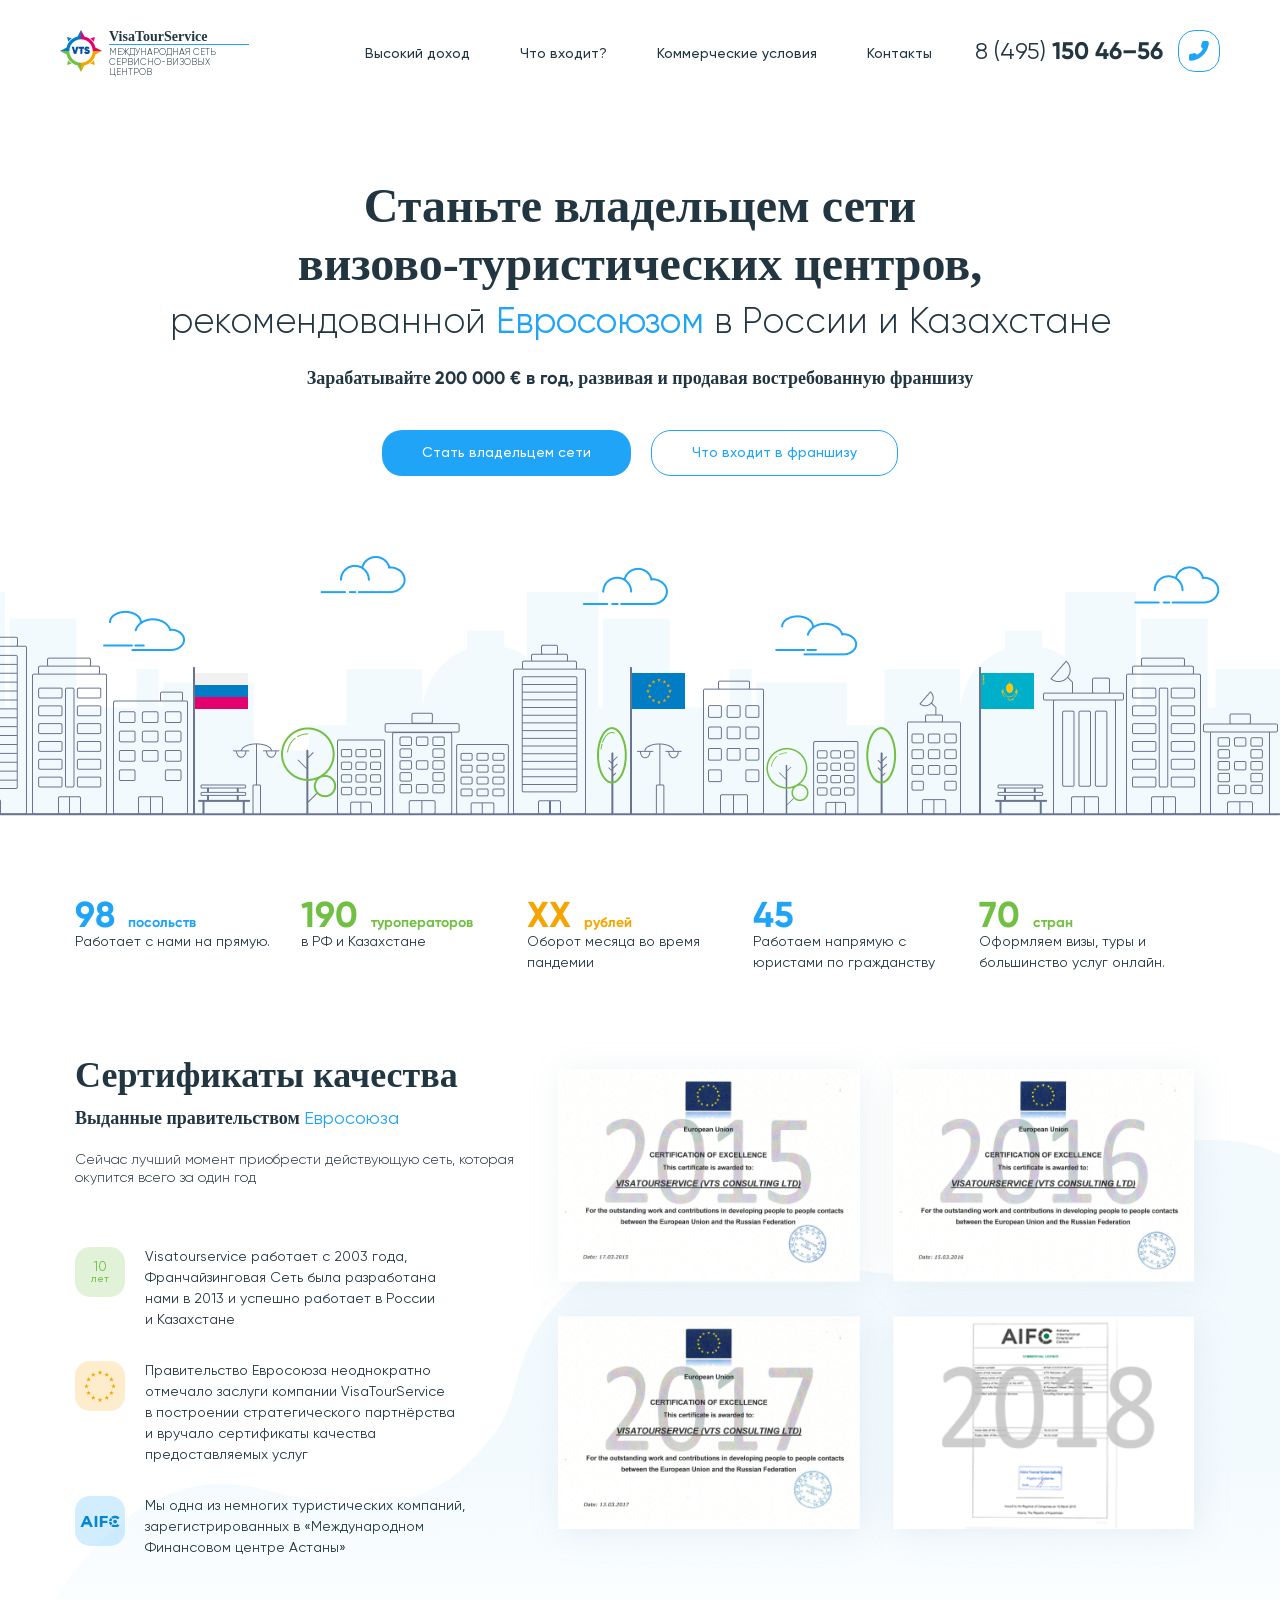
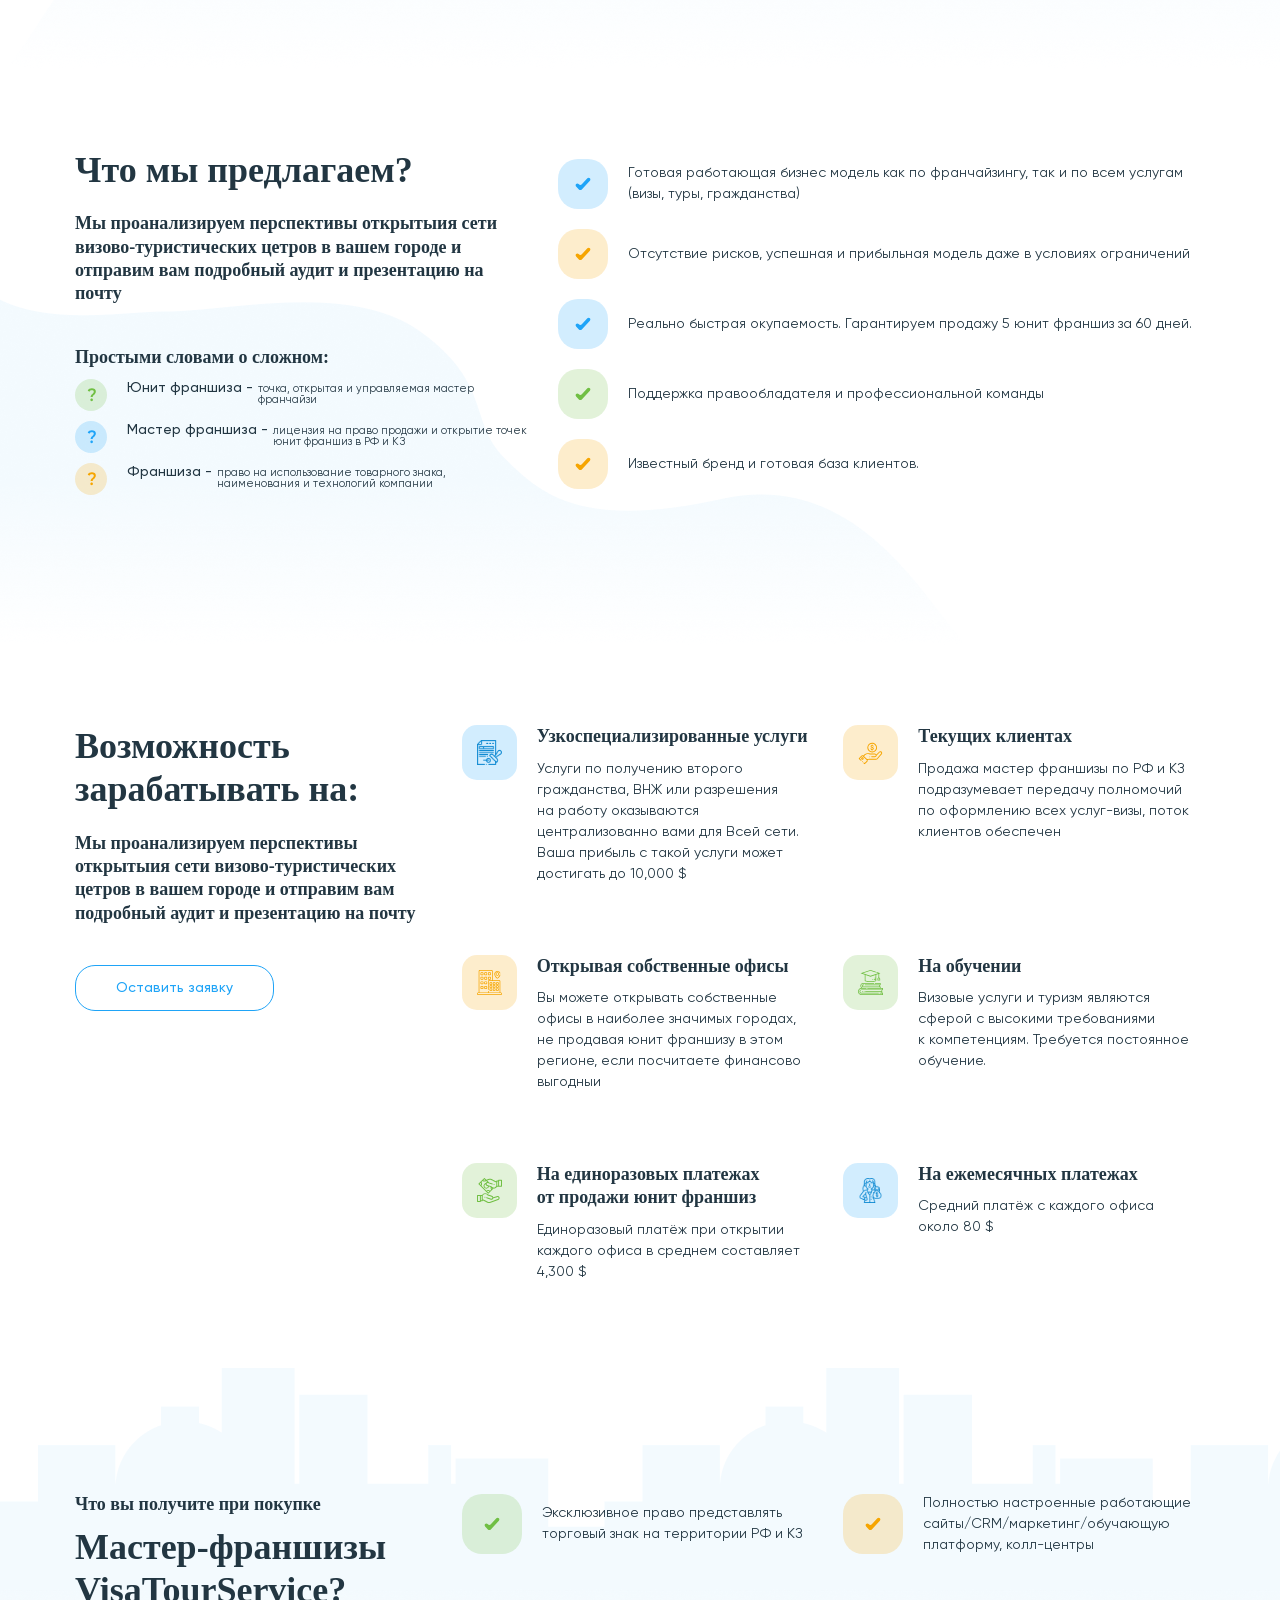
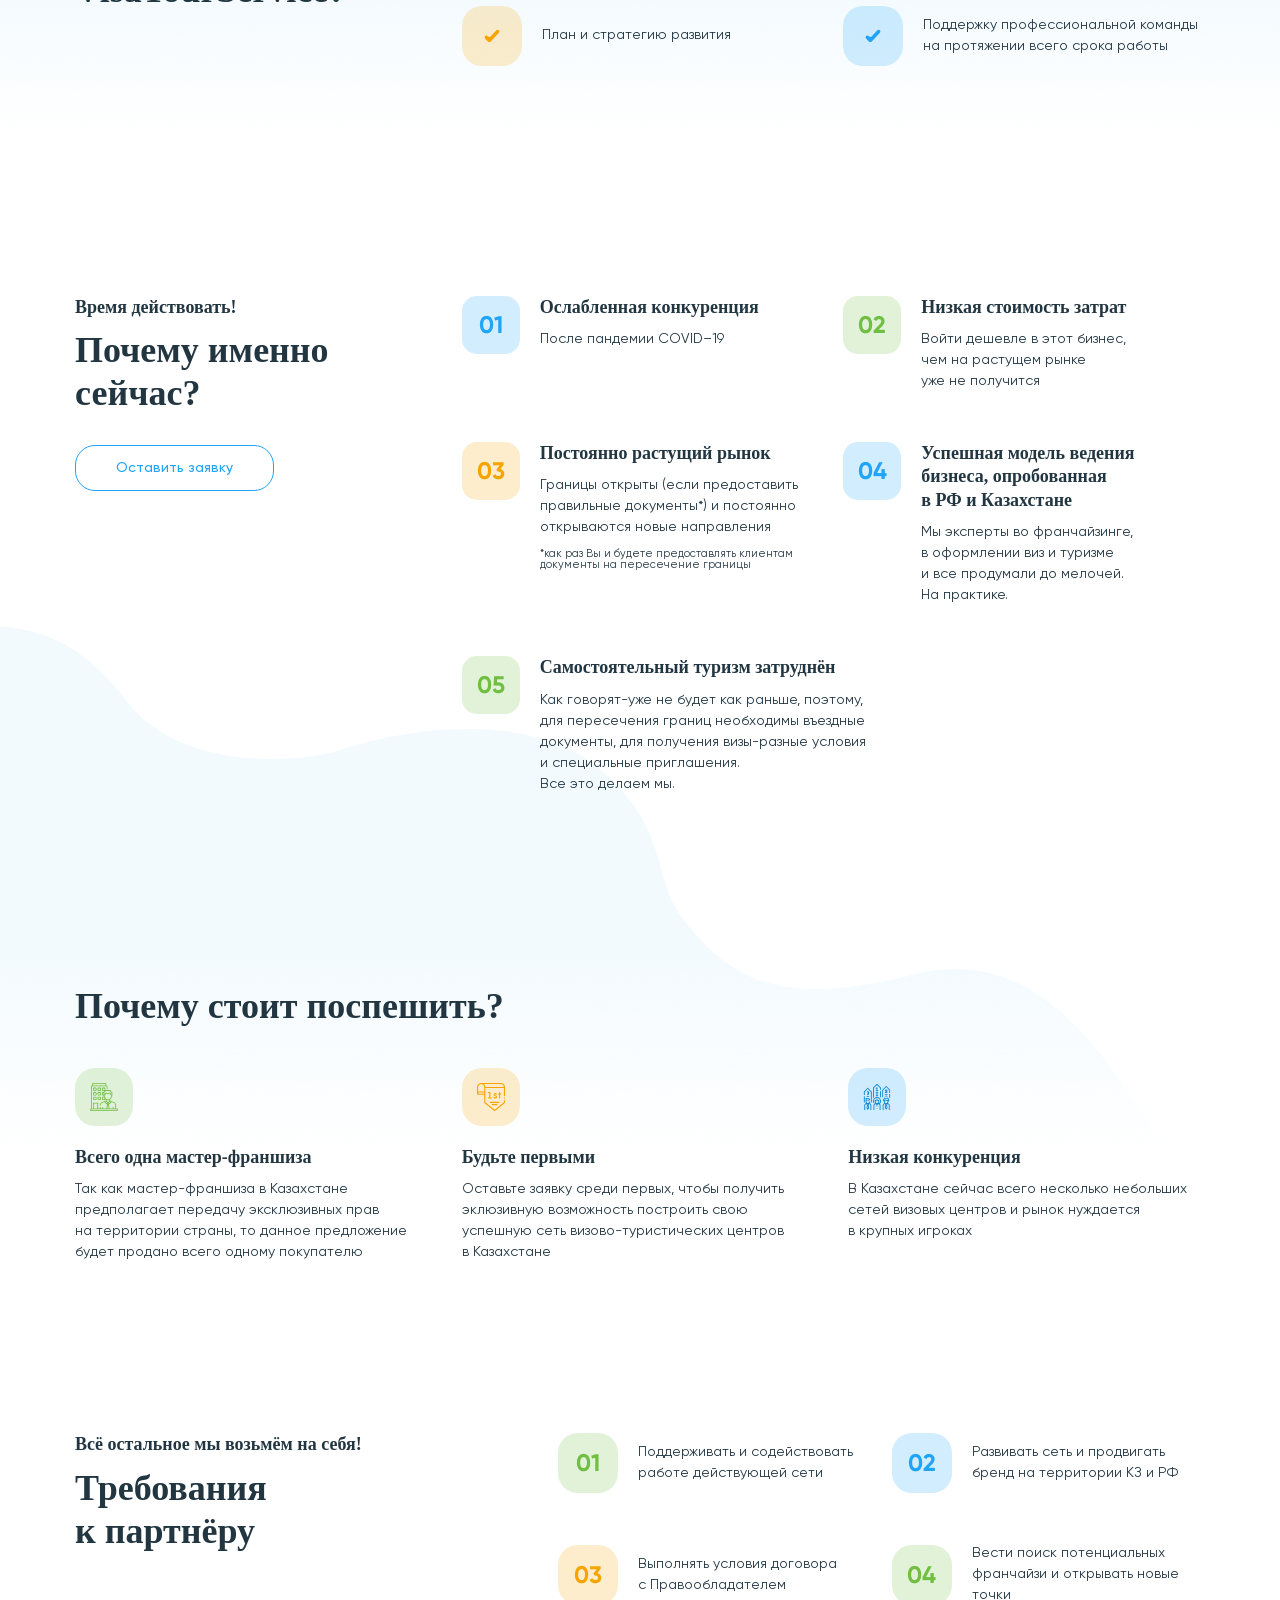
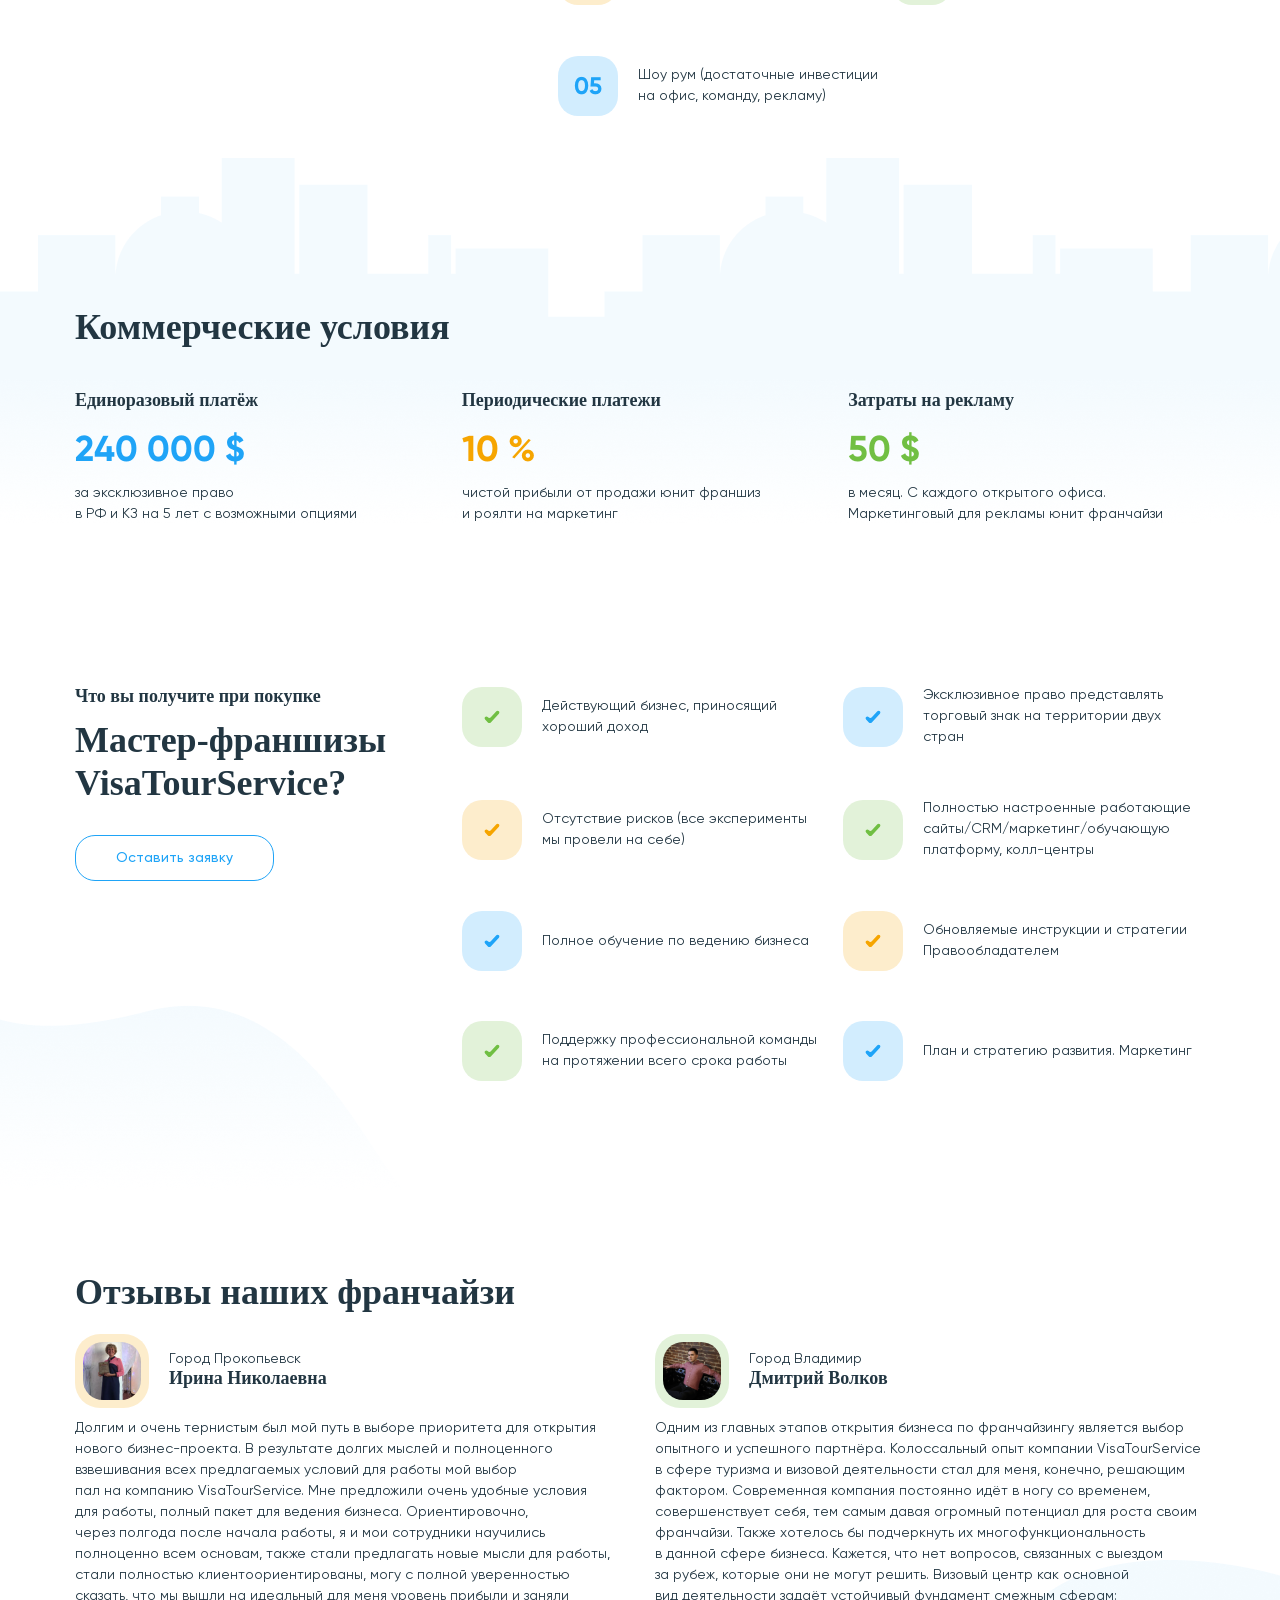
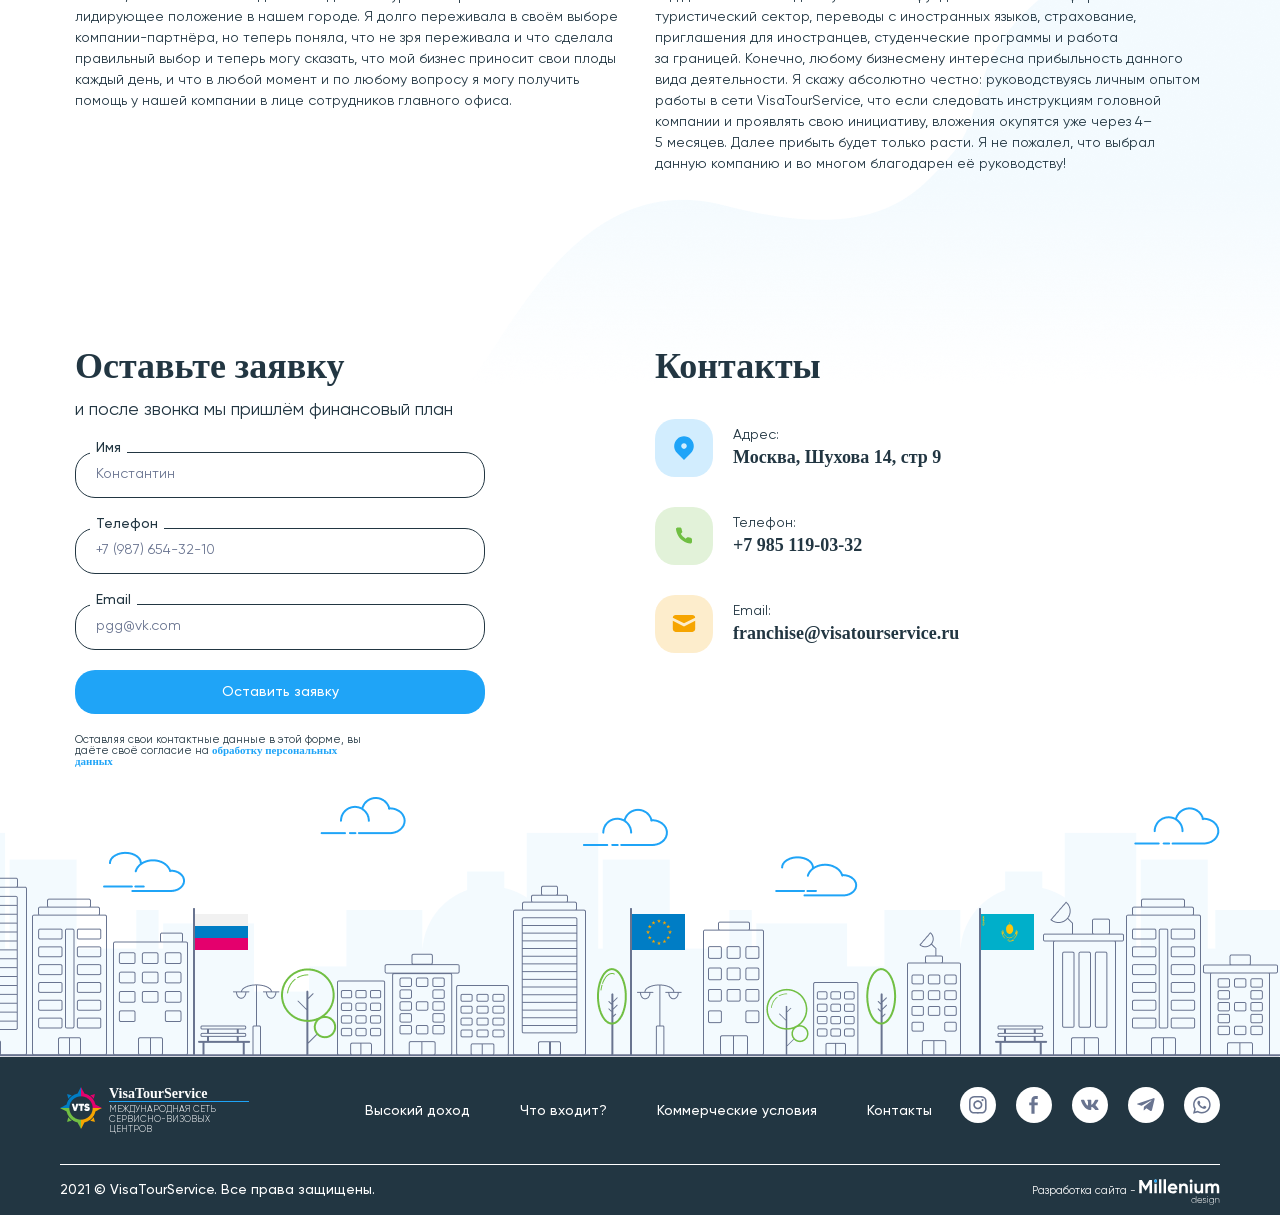
==== commit 5d753719: "prava#1" ====
--- a/docs/index.html
+++ b/docs/index.html
@@ -3,6 +3,10 @@
 <head>
     <meta charset="UTF-8">
     <title>VTS РФ</title>
+
+    <meta http-equiv="cache-control" content="no-cache" />
+    <meta http-equiv="Pragma" content="no-cache" />
+    <meta http-equiv="Expires" content="-1" />
 
     <meta http-equiv="X-UA-Compatible" content="IE=edge">
     <meta name="viewport" content="width=device-width, initial-scale=1, maximum-scale=1, viewport-fit=cover">
@@ -36,7 +40,7 @@
                     </div>
                 </div>
             </div>
-            <div class="col-xl-6 col order-2 order-lg-1 px-0 px-xl-4">
+            <div class="col-xl-6 col order-2 order-lg-1 px-0 px-xl-4 d-none d-lg-block">
                 <nav class="header_nav">
                     <a href="#scroll_item_4" class="scroll header_navLink a transition_slow"><span class="h5">Высокий доход</span></a>
                     <a href="#scroll_item_3" class="scroll header_navLink a transition_slow"><span class="h5">Что входит?</span></a>
@@ -975,7 +979,7 @@
                     </div>
                 </div>
             </div>
-            <div class="col-xl-6 col-12 order-2 order-xl-1 pt-3 pt-xl-0 px-0 px-xl-4">
+            <div class="col-xl-6 col-12 order-2 order-xl-1 pt-3 pt-xl-0 px-0 px-xl-4  d-none d-lg-block">
                 <nav class="header_nav">
                     <a href="#scroll_item_4" class="scroll header_navLink a transition_slow"><span class="h5">Высокий доход</span></a>
                     <a href="#scroll_item_3" class="scroll header_navLink a transition_slow"><span class="h5">Что входит?</span></a>
--- a/docs/css/style.min.css
+++ b/docs/css/style.min.css
@@ -17,4 +17,4 @@
 
 MIT License, https://github.com/harvesthq/chosen/blob/master/LICENSE.md
 This file is generated by `grunt build`, do not edit it by hand.
-*/.chosen-container{position:relative;display:inline-block;vertical-align:middle;font-size:13px;-webkit-user-select:none;-moz-user-select:none;-ms-user-select:none;user-select:none}.chosen-container *{box-sizing:border-box}.chosen-container .chosen-drop{position:absolute;top:100%;z-index:1010;width:100%;border:1px solid #aaa;border-top:0;background:#fff;box-shadow:0 4px 5px rgba(0,0,0,.15);clip:rect(0,0,0,0);-webkit-clip-path:inset(100% 100%);clip-path:inset(100% 100%)}.chosen-container.chosen-with-drop .chosen-drop{clip:auto;-webkit-clip-path:none;clip-path:none}.chosen-container a{cursor:pointer}.chosen-container .chosen-single .group-name,.chosen-container .search-choice .group-name{margin-right:4px;overflow:hidden;white-space:nowrap;text-overflow:ellipsis;font-weight:400;color:#999}.chosen-container .chosen-single .group-name:after,.chosen-container .search-choice .group-name:after{content:":";padding-left:2px;vertical-align:top}.chosen-container-single .chosen-single{position:relative;display:block;overflow:hidden;padding:0 0 0 8px;height:25px;border:1px solid #aaa;border-radius:5px;background-color:#fff;background:linear-gradient(#fff 20%,#f6f6f6 50%,#eee 52%,#f4f4f4 100%);background-clip:padding-box;box-shadow:0 0 3px #fff inset,0 1px 1px rgba(0,0,0,.1);color:#444;text-decoration:none;white-space:nowrap;line-height:24px}.chosen-container-single .chosen-default{color:#999}.chosen-container-single .chosen-single span{display:block;overflow:hidden;margin-right:26px;text-overflow:ellipsis;white-space:nowrap}.chosen-container-single .chosen-single-with-deselect span{margin-right:38px}.chosen-container-single .chosen-single abbr{position:absolute;top:6px;right:26px;display:block;width:12px;height:12px;background:url(chosen-sprite.png) -42px 1px no-repeat;font-size:1px}.chosen-container-single .chosen-single abbr:hover{background-position:-42px -10px}.chosen-container-single.chosen-disabled .chosen-single abbr:hover{background-position:-42px -10px}.chosen-container-single .chosen-single div{position:absolute;top:0;right:0;display:block;width:18px;height:100%}.chosen-container-single .chosen-single div b{display:block;width:100%;height:100%;background:url(chosen-sprite.png) no-repeat 0 2px}.chosen-container-single .chosen-search{position:relative;z-index:1010;margin:0;padding:3px 4px;white-space:nowrap}.chosen-container-single .chosen-search input[type=text]{margin:1px 0;padding:4px 20px 4px 5px;width:100%;height:auto;outline:0;border:1px solid #aaa;background:url(chosen-sprite.png) no-repeat 100% -20px;font-size:1em;font-family:sans-serif;line-height:normal;border-radius:0}.chosen-container-single .chosen-drop{margin-top:-1px;border-radius:0 0 4px 4px;background-clip:padding-box}.chosen-container-single.chosen-container-single-nosearch .chosen-search{position:absolute;clip:rect(0,0,0,0);-webkit-clip-path:inset(100% 100%);clip-path:inset(100% 100%)}.chosen-container .chosen-results{color:#444;position:relative;overflow-x:hidden;overflow-y:auto;margin:0 4px 4px 0;padding:0 0 0 4px;max-height:240px;-webkit-overflow-scrolling:touch}.chosen-container .chosen-results li{display:none;margin:0;padding:5px 6px;list-style:none;line-height:15px;word-wrap:break-word;-webkit-touch-callout:none}.chosen-container .chosen-results li.active-result{display:list-item;cursor:pointer}.chosen-container .chosen-results li.disabled-result{display:list-item;color:#ccc;cursor:default}.chosen-container .chosen-results li.highlighted{background-color:#3875d7;background-image:linear-gradient(#3875d7 20%,#2a62bc 90%);color:#fff}.chosen-container .chosen-results li.no-results{color:#777;display:list-item;background:#f4f4f4}.chosen-container .chosen-results li.group-result{display:list-item;font-weight:700;cursor:default}.chosen-container .chosen-results li.group-option{padding-left:15px}.chosen-container .chosen-results li em{font-style:normal;text-decoration:underline}.chosen-container-multi .chosen-choices{position:relative;overflow:hidden;margin:0;padding:0 5px;width:100%;height:auto;border:1px solid #aaa;background-color:#fff;background-image:linear-gradient(#eee 1%,#fff 15%);cursor:text}.chosen-container-multi .chosen-choices li{float:left;list-style:none}.chosen-container-multi .chosen-choices li.search-field{margin:0;padding:0;white-space:nowrap}.chosen-container-multi .chosen-choices li.search-field input[type=text]{margin:1px 0;padding:0;height:25px;outline:0;border:0!important;background:0 0!important;box-shadow:none;color:#999;font-size:100%;font-family:sans-serif;line-height:normal;border-radius:0;width:25px}.chosen-container-multi .chosen-choices li.search-choice{position:relative;margin:3px 5px 3px 0;padding:3px 20px 3px 5px;border:1px solid #aaa;max-width:100%;border-radius:3px;background-color:#eee;background-image:linear-gradient(#f4f4f4 20%,#f0f0f0 50%,#e8e8e8 52%,#eee 100%);background-size:100% 19px;background-repeat:repeat-x;background-clip:padding-box;box-shadow:0 0 2px #fff inset,0 1px 0 rgba(0,0,0,.05);color:#333;line-height:13px;cursor:default}.chosen-container-multi .chosen-choices li.search-choice span{word-wrap:break-word}.chosen-container-multi .chosen-choices li.search-choice .search-choice-close{position:absolute;top:4px;right:3px;display:block;width:12px;height:12px;background:url(chosen-sprite.png) -42px 1px no-repeat;font-size:1px}.chosen-container-multi .chosen-choices li.search-choice .search-choice-close:hover{background-position:-42px -10px}.chosen-container-multi .chosen-choices li.search-choice-disabled{padding-right:5px;border:1px solid #ccc;background-color:#e4e4e4;background-image:linear-gradient(#f4f4f4 20%,#f0f0f0 50%,#e8e8e8 52%,#eee 100%);color:#666}.chosen-container-multi .chosen-choices li.search-choice-focus{background:#d4d4d4}.chosen-container-multi .chosen-choices li.search-choice-focus .search-choice-close{background-position:-42px -10px}.chosen-container-multi .chosen-results{margin:0;padding:0}.chosen-container-multi .chosen-drop .result-selected{display:list-item;color:#ccc;cursor:default}.chosen-container-active .chosen-single{border:1px solid #5897fb;box-shadow:0 0 5px rgba(0,0,0,.3)}.chosen-container-active.chosen-with-drop .chosen-single{border:1px solid #aaa;border-bottom-right-radius:0;border-bottom-left-radius:0;background-image:linear-gradient(#eee 20%,#fff 80%);box-shadow:0 1px 0 #fff inset}.chosen-container-active.chosen-with-drop .chosen-single div{border-left:none;background:0 0}.chosen-container-active.chosen-with-drop .chosen-single div b{background-position:-18px 2px}.chosen-container-active .chosen-choices{border:1px solid #5897fb;box-shadow:0 0 5px rgba(0,0,0,.3)}.chosen-container-active .chosen-choices li.search-field input[type=text]{color:#222!important}.chosen-disabled{opacity:.5!important;cursor:default}.chosen-disabled .chosen-single{cursor:default}.chosen-disabled .chosen-choices .search-choice .search-choice-close{cursor:default}.chosen-rtl{text-align:right}.chosen-rtl .chosen-single{overflow:visible;padding:0 8px 0 0}.chosen-rtl .chosen-single span{margin-right:0;margin-left:26px;direction:rtl}.chosen-rtl .chosen-single-with-deselect span{margin-left:38px}.chosen-rtl .chosen-single div{right:auto;left:3px}.chosen-rtl .chosen-single abbr{right:auto;left:26px}.chosen-rtl .chosen-choices li{float:right}.chosen-rtl .chosen-choices li.search-field input[type=text]{direction:rtl}.chosen-rtl .chosen-choices li.search-choice{margin:3px 5px 3px 0;padding:3px 5px 3px 19px}.chosen-rtl .chosen-choices li.search-choice .search-choice-close{right:auto;left:4px}.chosen-rtl.chosen-container-single .chosen-results{margin:0 0 4px 4px;padding:0 4px 0 0}.chosen-rtl .chosen-results li.group-option{padding-right:15px;padding-left:0}.chosen-rtl.chosen-container-active.chosen-with-drop .chosen-single div{border-right:none}.chosen-rtl .chosen-search input[type=text]{padding:4px 5px 4px 20px;background:url(chosen-sprite.png) no-repeat -30px -20px;direction:rtl}.chosen-rtl.chosen-container-single .chosen-single div b{background-position:6px 2px}.chosen-rtl.chosen-container-single.chosen-with-drop .chosen-single div b{background-position:-12px 2px}@media only screen and (-webkit-min-device-pixel-ratio:1.5),only screen and (min-resolution:144dpi),only screen and (min-resolution:1.5dppx){.chosen-container .chosen-results-scroll-down span,.chosen-container .chosen-results-scroll-up span,.chosen-container-multi .chosen-choices .search-choice .search-choice-close,.chosen-container-single .chosen-search input[type=text],.chosen-container-single .chosen-single abbr,.chosen-container-single .chosen-single div b,.chosen-rtl .chosen-search input[type=text]{background-image:url(chosen-sprite@2x.png)!important;background-size:52px 37px!important;background-repeat:no-repeat!important}}.mCustomScrollbar{touch-action:pinch-zoom}.mCustomScrollbar.mCS_no_scrollbar,.mCustomScrollbar.mCS_touch_action{touch-action:auto}.mCustomScrollBox{position:relative;overflow:hidden;height:100%;max-width:100%;outline:0;direction:ltr}.mCSB_container{overflow:hidden;width:auto;height:auto}.mCSB_inside>.mCSB_container{margin-right:30px}.mCSB_container.mCS_no_scrollbar_y.mCS_y_hidden{margin-right:0}.mCS-dir-rtl>.mCSB_inside>.mCSB_container{margin-right:0;margin-left:30px}.mCS-dir-rtl>.mCSB_inside>.mCSB_container.mCS_no_scrollbar_y.mCS_y_hidden{margin-left:0}.mCSB_scrollTools{position:absolute;width:16px;height:auto;left:auto;top:0;right:0;bottom:0;opacity:.75;filter:"alpha(opacity=75)";-ms-filter:"alpha(opacity=75)"}.mCSB_outside+.mCSB_scrollTools{right:-26px}.mCS-dir-rtl>.mCSB_inside>.mCSB_scrollTools,.mCS-dir-rtl>.mCSB_outside+.mCSB_scrollTools{right:auto;left:0}.mCS-dir-rtl>.mCSB_outside+.mCSB_scrollTools{left:-26px}.mCSB_scrollTools .mCSB_draggerContainer{position:absolute;top:0;left:0;bottom:0;right:0;height:auto}.mCSB_scrollTools a+.mCSB_draggerContainer{margin:20px 0}.mCSB_scrollTools .mCSB_draggerRail{width:2px;height:100%;margin:0 auto;border-radius:16px}.mCSB_scrollTools .mCSB_dragger{cursor:pointer;width:100%;height:30px;z-index:1}.mCSB_scrollTools .mCSB_dragger .mCSB_dragger_bar{position:relative;width:4px;height:100%;margin:0 auto;border-radius:16px;text-align:center}.mCSB_scrollTools_vertical.mCSB_scrollTools_onDrag_expand .mCSB_dragger.mCSB_dragger_onDrag_expanded .mCSB_dragger_bar,.mCSB_scrollTools_vertical.mCSB_scrollTools_onDrag_expand .mCSB_draggerContainer:hover .mCSB_dragger .mCSB_dragger_bar{width:12px}.mCSB_scrollTools_vertical.mCSB_scrollTools_onDrag_expand .mCSB_dragger.mCSB_dragger_onDrag_expanded+.mCSB_draggerRail,.mCSB_scrollTools_vertical.mCSB_scrollTools_onDrag_expand .mCSB_draggerContainer:hover .mCSB_draggerRail{width:8px}.mCSB_scrollTools .mCSB_buttonDown,.mCSB_scrollTools .mCSB_buttonUp{display:block;position:absolute;height:20px;width:100%;overflow:hidden;margin:0 auto;cursor:pointer}.mCSB_scrollTools .mCSB_buttonDown{bottom:0}.mCSB_horizontal.mCSB_inside>.mCSB_container{margin-right:0;margin-bottom:30px}.mCSB_horizontal.mCSB_outside>.mCSB_container{min-height:100%}.mCSB_horizontal>.mCSB_container.mCS_no_scrollbar_x.mCS_x_hidden{margin-bottom:0}.mCSB_scrollTools.mCSB_scrollTools_horizontal{width:auto;height:16px;top:auto;right:0;bottom:0;left:0}.mCustomScrollBox+.mCSB_scrollTools+.mCSB_scrollTools.mCSB_scrollTools_horizontal,.mCustomScrollBox+.mCSB_scrollTools.mCSB_scrollTools_horizontal{bottom:-26px}.mCSB_scrollTools.mCSB_scrollTools_horizontal a+.mCSB_draggerContainer{margin:0 20px}.mCSB_scrollTools.mCSB_scrollTools_horizontal .mCSB_draggerRail{width:100%;height:2px;margin:7px 0}.mCSB_scrollTools.mCSB_scrollTools_horizontal .mCSB_dragger{width:30px;height:100%;left:0}.mCSB_scrollTools.mCSB_scrollTools_horizontal .mCSB_dragger .mCSB_dragger_bar{width:100%;height:4px;margin:6px auto}.mCSB_scrollTools_horizontal.mCSB_scrollTools_onDrag_expand .mCSB_dragger.mCSB_dragger_onDrag_expanded .mCSB_dragger_bar,.mCSB_scrollTools_horizontal.mCSB_scrollTools_onDrag_expand .mCSB_draggerContainer:hover .mCSB_dragger .mCSB_dragger_bar{height:12px;margin:2px auto}.mCSB_scrollTools_horizontal.mCSB_scrollTools_onDrag_expand .mCSB_dragger.mCSB_dragger_onDrag_expanded+.mCSB_draggerRail,.mCSB_scrollTools_horizontal.mCSB_scrollTools_onDrag_expand .mCSB_draggerContainer:hover .mCSB_draggerRail{height:8px;margin:4px 0}.mCSB_scrollTools.mCSB_scrollTools_horizontal .mCSB_buttonLeft,.mCSB_scrollTools.mCSB_scrollTools_horizontal .mCSB_buttonRight{display:block;position:absolute;width:20px;height:100%;overflow:hidden;margin:0 auto;cursor:pointer}.mCSB_scrollTools.mCSB_scrollTools_horizontal .mCSB_buttonLeft{left:0}.mCSB_scrollTools.mCSB_scrollTools_horizontal .mCSB_buttonRight{right:0}.mCSB_container_wrapper{position:absolute;height:auto;width:auto;overflow:hidden;top:0;left:0;right:0;bottom:0;margin-right:30px;margin-bottom:30px}.mCSB_container_wrapper>.mCSB_container{padding-right:30px;padding-bottom:30px;box-sizing:border-box}.mCSB_vertical_horizontal>.mCSB_scrollTools.mCSB_scrollTools_vertical{bottom:20px}.mCSB_vertical_horizontal>.mCSB_scrollTools.mCSB_scrollTools_horizontal{right:20px}.mCSB_container_wrapper.mCS_no_scrollbar_x.mCS_x_hidden+.mCSB_scrollTools.mCSB_scrollTools_vertical{bottom:0}.mCS-dir-rtl>.mCustomScrollBox.mCSB_vertical_horizontal.mCSB_inside>.mCSB_scrollTools.mCSB_scrollTools_horizontal,.mCSB_container_wrapper.mCS_no_scrollbar_y.mCS_y_hidden+.mCSB_scrollTools~.mCSB_scrollTools.mCSB_scrollTools_horizontal{right:0}.mCS-dir-rtl>.mCustomScrollBox.mCSB_vertical_horizontal.mCSB_inside>.mCSB_scrollTools.mCSB_scrollTools_horizontal{left:20px}.mCS-dir-rtl>.mCustomScrollBox.mCSB_vertical_horizontal.mCSB_inside>.mCSB_container_wrapper.mCS_no_scrollbar_y.mCS_y_hidden+.mCSB_scrollTools~.mCSB_scrollTools.mCSB_scrollTools_horizontal{left:0}.mCS-dir-rtl>.mCSB_inside>.mCSB_container_wrapper{margin-right:0;margin-left:30px}.mCSB_container_wrapper.mCS_no_scrollbar_y.mCS_y_hidden>.mCSB_container{padding-right:0}.mCSB_container_wrapper.mCS_no_scrollbar_x.mCS_x_hidden>.mCSB_container{padding-bottom:0}.mCustomScrollBox.mCSB_vertical_horizontal.mCSB_inside>.mCSB_container_wrapper.mCS_no_scrollbar_y.mCS_y_hidden{margin-right:0;margin-left:0}.mCustomScrollBox.mCSB_vertical_horizontal.mCSB_inside>.mCSB_container_wrapper.mCS_no_scrollbar_x.mCS_x_hidden{margin-bottom:0}.mCSB_scrollTools,.mCSB_scrollTools .mCSB_buttonDown,.mCSB_scrollTools .mCSB_buttonLeft,.mCSB_scrollTools .mCSB_buttonRight,.mCSB_scrollTools .mCSB_buttonUp,.mCSB_scrollTools .mCSB_dragger .mCSB_dragger_bar{transition:opacity .2s ease-in-out,background-color .2s ease-in-out}.mCSB_scrollTools_horizontal.mCSB_scrollTools_onDrag_expand .mCSB_draggerRail,.mCSB_scrollTools_horizontal.mCSB_scrollTools_onDrag_expand .mCSB_dragger_bar,.mCSB_scrollTools_vertical.mCSB_scrollTools_onDrag_expand .mCSB_draggerRail,.mCSB_scrollTools_vertical.mCSB_scrollTools_onDrag_expand .mCSB_dragger_bar{transition:width .2s ease-out .2s,height .2s ease-out .2s,margin-left .2s ease-out .2s,margin-right .2s ease-out .2s,margin-top .2s ease-out .2s,margin-bottom .2s ease-out .2s,opacity .2s ease-in-out,background-color .2s ease-in-out}.mCS-autoHide>.mCustomScrollBox>.mCSB_scrollTools,.mCS-autoHide>.mCustomScrollBox~.mCSB_scrollTools{opacity:0;filter:"alpha(opacity=0)";-ms-filter:"alpha(opacity=0)"}.mCS-autoHide:hover>.mCustomScrollBox>.mCSB_scrollTools,.mCS-autoHide:hover>.mCustomScrollBox~.mCSB_scrollTools,.mCustomScrollBox:hover>.mCSB_scrollTools,.mCustomScrollBox:hover~.mCSB_scrollTools,.mCustomScrollbar>.mCustomScrollBox>.mCSB_scrollTools.mCSB_scrollTools_onDrag,.mCustomScrollbar>.mCustomScrollBox~.mCSB_scrollTools.mCSB_scrollTools_onDrag{opacity:1;filter:"alpha(opacity=100)";-ms-filter:"alpha(opacity=100)"}.mCSB_scrollTools .mCSB_draggerRail{background-color:#000;background-color:rgba(0,0,0,.4);filter:"alpha(opacity=40)";-ms-filter:"alpha(opacity=40)"}.mCSB_scrollTools .mCSB_dragger .mCSB_dragger_bar{background-color:#fff;background-color:rgba(255,255,255,.75);filter:"alpha(opacity=75)";-ms-filter:"alpha(opacity=75)"}.mCSB_scrollTools .mCSB_dragger:hover .mCSB_dragger_bar{background-color:#fff;background-color:rgba(255,255,255,.85);filter:"alpha(opacity=85)";-ms-filter:"alpha(opacity=85)"}.mCSB_scrollTools .mCSB_dragger.mCSB_dragger_onDrag .mCSB_dragger_bar,.mCSB_scrollTools .mCSB_dragger:active .mCSB_dragger_bar{background-color:#fff;background-color:rgba(255,255,255,.9);filter:"alpha(opacity=90)";-ms-filter:"alpha(opacity=90)"}.mCSB_scrollTools .mCSB_buttonDown,.mCSB_scrollTools .mCSB_buttonLeft,.mCSB_scrollTools .mCSB_buttonRight,.mCSB_scrollTools .mCSB_buttonUp{background-image:url(mCSB_buttons.png);background-repeat:no-repeat;opacity:.4;filter:"alpha(opacity=40)";-ms-filter:"alpha(opacity=40)"}.mCSB_scrollTools .mCSB_buttonUp{background-position:0 0}.mCSB_scrollTools .mCSB_buttonDown{background-position:0 -20px}.mCSB_scrollTools .mCSB_buttonLeft{background-position:0 -40px}.mCSB_scrollTools .mCSB_buttonRight{background-position:0 -56px}.mCSB_scrollTools .mCSB_buttonDown:hover,.mCSB_scrollTools .mCSB_buttonLeft:hover,.mCSB_scrollTools .mCSB_buttonRight:hover,.mCSB_scrollTools .mCSB_buttonUp:hover{opacity:.75;filter:"alpha(opacity=75)";-ms-filter:"alpha(opacity=75)"}.mCSB_scrollTools .mCSB_buttonDown:active,.mCSB_scrollTools .mCSB_buttonLeft:active,.mCSB_scrollTools .mCSB_buttonRight:active,.mCSB_scrollTools .mCSB_buttonUp:active{opacity:.9;filter:"alpha(opacity=90)";-ms-filter:"alpha(opacity=90)"}.mCS-dark.mCSB_scrollTools .mCSB_draggerRail{background-color:#000;background-color:rgba(0,0,0,.15)}.mCS-dark.mCSB_scrollTools .mCSB_dragger .mCSB_dragger_bar{background-color:#000;background-color:rgba(0,0,0,.75)}.mCS-dark.mCSB_scrollTools .mCSB_dragger:hover .mCSB_dragger_bar{background-color:rgba(0,0,0,.85)}.mCS-dark.mCSB_scrollTools .mCSB_dragger.mCSB_dragger_onDrag .mCSB_dragger_bar,.mCS-dark.mCSB_scrollTools .mCSB_dragger:active .mCSB_dragger_bar{background-color:rgba(0,0,0,.9)}.mCS-dark.mCSB_scrollTools .mCSB_buttonUp{background-position:-80px 0}.mCS-dark.mCSB_scrollTools .mCSB_buttonDown{background-position:-80px -20px}.mCS-dark.mCSB_scrollTools .mCSB_buttonLeft{background-position:-80px -40px}.mCS-dark.mCSB_scrollTools .mCSB_buttonRight{background-position:-80px -56px}.mCS-dark-2.mCSB_scrollTools .mCSB_draggerRail,.mCS-light-2.mCSB_scrollTools .mCSB_draggerRail{width:4px;background-color:#fff;background-color:rgba(255,255,255,.1);border-radius:1px}.mCS-dark-2.mCSB_scrollTools .mCSB_dragger .mCSB_dragger_bar,.mCS-light-2.mCSB_scrollTools .mCSB_dragger .mCSB_dragger_bar{width:4px;background-color:#fff;background-color:rgba(255,255,255,.75);border-radius:1px}.mCS-dark-2.mCSB_scrollTools_horizontal .mCSB_dragger .mCSB_dragger_bar,.mCS-dark-2.mCSB_scrollTools_horizontal .mCSB_draggerRail,.mCS-light-2.mCSB_scrollTools_horizontal .mCSB_dragger .mCSB_dragger_bar,.mCS-light-2.mCSB_scrollTools_horizontal .mCSB_draggerRail{width:100%;height:4px;margin:6px auto}.mCS-light-2.mCSB_scrollTools .mCSB_dragger:hover .mCSB_dragger_bar{background-color:#fff;background-color:rgba(255,255,255,.85)}.mCS-light-2.mCSB_scrollTools .mCSB_dragger.mCSB_dragger_onDrag .mCSB_dragger_bar,.mCS-light-2.mCSB_scrollTools .mCSB_dragger:active .mCSB_dragger_bar{background-color:#fff;background-color:rgba(255,255,255,.9)}.mCS-light-2.mCSB_scrollTools .mCSB_buttonUp{background-position:-32px 0}.mCS-light-2.mCSB_scrollTools .mCSB_buttonDown{background-position:-32px -20px}.mCS-light-2.mCSB_scrollTools .mCSB_buttonLeft{background-position:-40px -40px}.mCS-light-2.mCSB_scrollTools .mCSB_buttonRight{background-position:-40px -56px}.mCS-dark-2.mCSB_scrollTools .mCSB_draggerRail{background-color:#000;background-color:rgba(0,0,0,.1);border-radius:1px}.mCS-dark-2.mCSB_scrollTools .mCSB_dragger .mCSB_dragger_bar{background-color:#000;background-color:rgba(0,0,0,.75);border-radius:1px}.mCS-dark-2.mCSB_scrollTools .mCSB_dragger:hover .mCSB_dragger_bar{background-color:#000;background-color:rgba(0,0,0,.85)}.mCS-dark-2.mCSB_scrollTools .mCSB_dragger.mCSB_dragger_onDrag .mCSB_dragger_bar,.mCS-dark-2.mCSB_scrollTools .mCSB_dragger:active .mCSB_dragger_bar{background-color:#000;background-color:rgba(0,0,0,.9)}.mCS-dark-2.mCSB_scrollTools .mCSB_buttonUp{background-position:-112px 0}.mCS-dark-2.mCSB_scrollTools .mCSB_buttonDown{background-position:-112px -20px}.mCS-dark-2.mCSB_scrollTools .mCSB_buttonLeft{background-position:-120px -40px}.mCS-dark-2.mCSB_scrollTools .mCSB_buttonRight{background-position:-120px -56px}.mCS-dark-thick.mCSB_scrollTools .mCSB_draggerRail,.mCS-light-thick.mCSB_scrollTools .mCSB_draggerRail{width:4px;background-color:#fff;background-color:rgba(255,255,255,.1);border-radius:2px}.mCS-dark-thick.mCSB_scrollTools .mCSB_dragger .mCSB_dragger_bar,.mCS-light-thick.mCSB_scrollTools .mCSB_dragger .mCSB_dragger_bar{width:6px;background-color:#fff;background-color:rgba(255,255,255,.75);border-radius:2px}.mCS-dark-thick.mCSB_scrollTools_horizontal .mCSB_draggerRail,.mCS-light-thick.mCSB_scrollTools_horizontal .mCSB_draggerRail{width:100%;height:4px;margin:6px 0}.mCS-dark-thick.mCSB_scrollTools_horizontal .mCSB_dragger .mCSB_dragger_bar,.mCS-light-thick.mCSB_scrollTools_horizontal .mCSB_dragger .mCSB_dragger_bar{width:100%;height:6px;margin:5px auto}.mCS-light-thick.mCSB_scrollTools .mCSB_dragger:hover .mCSB_dragger_bar{background-color:#fff;background-color:rgba(255,255,255,.85)}.mCS-light-thick.mCSB_scrollTools .mCSB_dragger.mCSB_dragger_onDrag .mCSB_dragger_bar,.mCS-light-thick.mCSB_scrollTools .mCSB_dragger:active .mCSB_dragger_bar{background-color:#fff;background-color:rgba(255,255,255,.9)}.mCS-light-thick.mCSB_scrollTools .mCSB_buttonUp{background-position:-16px 0}.mCS-light-thick.mCSB_scrollTools .mCSB_buttonDown{background-position:-16px -20px}.mCS-light-thick.mCSB_scrollTools .mCSB_buttonLeft{background-position:-20px -40px}.mCS-light-thick.mCSB_scrollTools .mCSB_buttonRight{background-position:-20px -56px}.mCS-dark-thick.mCSB_scrollTools .mCSB_draggerRail{background-color:#000;background-color:rgba(0,0,0,.1);border-radius:2px}.mCS-dark-thick.mCSB_scrollTools .mCSB_dragger .mCSB_dragger_bar{background-color:#000;background-color:rgba(0,0,0,.75);border-radius:2px}.mCS-dark-thick.mCSB_scrollTools .mCSB_dragger:hover .mCSB_dragger_bar{background-color:#000;background-color:rgba(0,0,0,.85)}.mCS-dark-thick.mCSB_scrollTools .mCSB_dragger.mCSB_dragger_onDrag .mCSB_dragger_bar,.mCS-dark-thick.mCSB_scrollTools .mCSB_dragger:active .mCSB_dragger_bar{background-color:#000;background-color:rgba(0,0,0,.9)}.mCS-dark-thick.mCSB_scrollTools .mCSB_buttonUp{background-position:-96px 0}.mCS-dark-thick.mCSB_scrollTools .mCSB_buttonDown{background-position:-96px -20px}.mCS-dark-thick.mCSB_scrollTools .mCSB_buttonLeft{background-position:-100px -40px}.mCS-dark-thick.mCSB_scrollTools .mCSB_buttonRight{background-position:-100px -56px}.mCS-light-thin.mCSB_scrollTools .mCSB_draggerRail{background-color:#fff;background-color:rgba(255,255,255,.1)}.mCS-dark-thin.mCSB_scrollTools .mCSB_dragger .mCSB_dragger_bar,.mCS-light-thin.mCSB_scrollTools .mCSB_dragger .mCSB_dragger_bar{width:2px}.mCS-dark-thin.mCSB_scrollTools_horizontal .mCSB_draggerRail,.mCS-light-thin.mCSB_scrollTools_horizontal .mCSB_draggerRail{width:100%}.mCS-dark-thin.mCSB_scrollTools_horizontal .mCSB_dragger .mCSB_dragger_bar,.mCS-light-thin.mCSB_scrollTools_horizontal .mCSB_dragger .mCSB_dragger_bar{width:100%;height:2px;margin:7px auto}.mCS-dark-thin.mCSB_scrollTools .mCSB_draggerRail{background-color:#000;background-color:rgba(0,0,0,.15)}.mCS-dark-thin.mCSB_scrollTools .mCSB_dragger .mCSB_dragger_bar{background-color:#000;background-color:rgba(0,0,0,.75)}.mCS-dark-thin.mCSB_scrollTools .mCSB_dragger:hover .mCSB_dragger_bar{background-color:#000;background-color:rgba(0,0,0,.85)}.mCS-dark-thin.mCSB_scrollTools .mCSB_dragger.mCSB_dragger_onDrag .mCSB_dragger_bar,.mCS-dark-thin.mCSB_scrollTools .mCSB_dragger:active .mCSB_dragger_bar{background-color:#000;background-color:rgba(0,0,0,.9)}.mCS-dark-thin.mCSB_scrollTools .mCSB_buttonUp{background-position:-80px 0}.mCS-dark-thin.mCSB_scrollTools .mCSB_buttonDown{background-position:-80px -20px}.mCS-dark-thin.mCSB_scrollTools .mCSB_buttonLeft{background-position:-80px -40px}.mCS-dark-thin.mCSB_scrollTools .mCSB_buttonRight{background-position:-80px -56px}.mCS-rounded.mCSB_scrollTools .mCSB_draggerRail{background-color:#fff;background-color:rgba(255,255,255,.15)}.mCS-rounded-dark.mCSB_scrollTools .mCSB_dragger,.mCS-rounded-dots-dark.mCSB_scrollTools .mCSB_dragger,.mCS-rounded-dots.mCSB_scrollTools .mCSB_dragger,.mCS-rounded.mCSB_scrollTools .mCSB_dragger{height:14px}.mCS-rounded-dark.mCSB_scrollTools .mCSB_dragger .mCSB_dragger_bar,.mCS-rounded-dots-dark.mCSB_scrollTools .mCSB_dragger .mCSB_dragger_bar,.mCS-rounded-dots.mCSB_scrollTools .mCSB_dragger .mCSB_dragger_bar,.mCS-rounded.mCSB_scrollTools .mCSB_dragger .mCSB_dragger_bar{width:14px;margin:0 1px}.mCS-rounded-dark.mCSB_scrollTools_horizontal .mCSB_dragger,.mCS-rounded-dots-dark.mCSB_scrollTools_horizontal .mCSB_dragger,.mCS-rounded-dots.mCSB_scrollTools_horizontal .mCSB_dragger,.mCS-rounded.mCSB_scrollTools_horizontal .mCSB_dragger{width:14px}.mCS-rounded-dark.mCSB_scrollTools_horizontal .mCSB_dragger .mCSB_dragger_bar,.mCS-rounded-dots-dark.mCSB_scrollTools_horizontal .mCSB_dragger .mCSB_dragger_bar,.mCS-rounded-dots.mCSB_scrollTools_horizontal .mCSB_dragger .mCSB_dragger_bar,.mCS-rounded.mCSB_scrollTools_horizontal .mCSB_dragger .mCSB_dragger_bar{height:14px;margin:1px 0}.mCS-rounded-dark.mCSB_scrollTools_vertical.mCSB_scrollTools_onDrag_expand .mCSB_dragger.mCSB_dragger_onDrag_expanded .mCSB_dragger_bar,.mCS-rounded-dark.mCSB_scrollTools_vertical.mCSB_scrollTools_onDrag_expand .mCSB_draggerContainer:hover .mCSB_dragger .mCSB_dragger_bar,.mCS-rounded.mCSB_scrollTools_vertical.mCSB_scrollTools_onDrag_expand .mCSB_dragger.mCSB_dragger_onDrag_expanded .mCSB_dragger_bar,.mCS-rounded.mCSB_scrollTools_vertical.mCSB_scrollTools_onDrag_expand .mCSB_draggerContainer:hover .mCSB_dragger .mCSB_dragger_bar{width:16px;height:16px;margin:-1px 0}.mCS-rounded-dark.mCSB_scrollTools_vertical.mCSB_scrollTools_onDrag_expand .mCSB_dragger.mCSB_dragger_onDrag_expanded+.mCSB_draggerRail,.mCS-rounded-dark.mCSB_scrollTools_vertical.mCSB_scrollTools_onDrag_expand .mCSB_draggerContainer:hover .mCSB_draggerRail,.mCS-rounded.mCSB_scrollTools_vertical.mCSB_scrollTools_onDrag_expand .mCSB_dragger.mCSB_dragger_onDrag_expanded+.mCSB_draggerRail,.mCS-rounded.mCSB_scrollTools_vertical.mCSB_scrollTools_onDrag_expand .mCSB_draggerContainer:hover .mCSB_draggerRail{width:4px}.mCS-rounded-dark.mCSB_scrollTools_horizontal.mCSB_scrollTools_onDrag_expand .mCSB_dragger.mCSB_dragger_onDrag_expanded .mCSB_dragger_bar,.mCS-rounded-dark.mCSB_scrollTools_horizontal.mCSB_scrollTools_onDrag_expand .mCSB_draggerContainer:hover .mCSB_dragger .mCSB_dragger_bar,.mCS-rounded.mCSB_scrollTools_horizontal.mCSB_scrollTools_onDrag_expand .mCSB_dragger.mCSB_dragger_onDrag_expanded .mCSB_dragger_bar,.mCS-rounded.mCSB_scrollTools_horizontal.mCSB_scrollTools_onDrag_expand .mCSB_draggerContainer:hover .mCSB_dragger .mCSB_dragger_bar{height:16px;width:16px;margin:0 -1px}.mCS-rounded-dark.mCSB_scrollTools_horizontal.mCSB_scrollTools_onDrag_expand .mCSB_dragger.mCSB_dragger_onDrag_expanded+.mCSB_draggerRail,.mCS-rounded-dark.mCSB_scrollTools_horizontal.mCSB_scrollTools_onDrag_expand .mCSB_draggerContainer:hover .mCSB_draggerRail,.mCS-rounded.mCSB_scrollTools_horizontal.mCSB_scrollTools_onDrag_expand .mCSB_dragger.mCSB_dragger_onDrag_expanded+.mCSB_draggerRail,.mCS-rounded.mCSB_scrollTools_horizontal.mCSB_scrollTools_onDrag_expand .mCSB_draggerContainer:hover .mCSB_draggerRail{height:4px;margin:6px 0}.mCS-rounded.mCSB_scrollTools .mCSB_buttonUp{background-position:0 -72px}.mCS-rounded.mCSB_scrollTools .mCSB_buttonDown{background-position:0 -92px}.mCS-rounded.mCSB_scrollTools .mCSB_buttonLeft{background-position:0 -112px}.mCS-rounded.mCSB_scrollTools .mCSB_buttonRight{background-position:0 -128px}.mCS-rounded-dark.mCSB_scrollTools .mCSB_dragger .mCSB_dragger_bar,.mCS-rounded-dots-dark.mCSB_scrollTools .mCSB_dragger .mCSB_dragger_bar{background-color:#000;background-color:rgba(0,0,0,.75)}.mCS-rounded-dark.mCSB_scrollTools .mCSB_draggerRail{background-color:#000;background-color:rgba(0,0,0,.15)}.mCS-rounded-dark.mCSB_scrollTools .mCSB_dragger:hover .mCSB_dragger_bar,.mCS-rounded-dots-dark.mCSB_scrollTools .mCSB_dragger:hover .mCSB_dragger_bar{background-color:#000;background-color:rgba(0,0,0,.85)}.mCS-rounded-dark.mCSB_scrollTools .mCSB_dragger.mCSB_dragger_onDrag .mCSB_dragger_bar,.mCS-rounded-dark.mCSB_scrollTools .mCSB_dragger:active .mCSB_dragger_bar,.mCS-rounded-dots-dark.mCSB_scrollTools .mCSB_dragger.mCSB_dragger_onDrag .mCSB_dragger_bar,.mCS-rounded-dots-dark.mCSB_scrollTools .mCSB_dragger:active .mCSB_dragger_bar{background-color:#000;background-color:rgba(0,0,0,.9)}.mCS-rounded-dark.mCSB_scrollTools .mCSB_buttonUp{background-position:-80px -72px}.mCS-rounded-dark.mCSB_scrollTools .mCSB_buttonDown{background-position:-80px -92px}.mCS-rounded-dark.mCSB_scrollTools .mCSB_buttonLeft{background-position:-80px -112px}.mCS-rounded-dark.mCSB_scrollTools .mCSB_buttonRight{background-position:-80px -128px}.mCS-rounded-dots-dark.mCSB_scrollTools_vertical .mCSB_draggerRail,.mCS-rounded-dots.mCSB_scrollTools_vertical .mCSB_draggerRail{width:4px}.mCS-rounded-dots-dark.mCSB_scrollTools .mCSB_draggerRail,.mCS-rounded-dots-dark.mCSB_scrollTools_horizontal .mCSB_draggerRail,.mCS-rounded-dots.mCSB_scrollTools .mCSB_draggerRail,.mCS-rounded-dots.mCSB_scrollTools_horizontal .mCSB_draggerRail{background-color:transparent;background-position:center}.mCS-rounded-dots-dark.mCSB_scrollTools .mCSB_draggerRail,.mCS-rounded-dots.mCSB_scrollTools .mCSB_draggerRail{background-image:url([data-uri]);background-repeat:repeat-y;opacity:.3;filter:"alpha(opacity=30)";-ms-filter:"alpha(opacity=30)"}.mCS-rounded-dots-dark.mCSB_scrollTools_horizontal .mCSB_draggerRail,.mCS-rounded-dots.mCSB_scrollTools_horizontal .mCSB_draggerRail{height:4px;margin:6px 0;background-repeat:repeat-x}.mCS-rounded-dots.mCSB_scrollTools .mCSB_buttonUp{background-position:-16px -72px}.mCS-rounded-dots.mCSB_scrollTools .mCSB_buttonDown{background-position:-16px -92px}.mCS-rounded-dots.mCSB_scrollTools .mCSB_buttonLeft{background-position:-20px -112px}.mCS-rounded-dots.mCSB_scrollTools .mCSB_buttonRight{background-position:-20px -128px}.mCS-rounded-dots-dark.mCSB_scrollTools .mCSB_draggerRail{background-image:url([data-uri])}.mCS-rounded-dots-dark.mCSB_scrollTools .mCSB_buttonUp{background-position:-96px -72px}.mCS-rounded-dots-dark.mCSB_scrollTools .mCSB_buttonDown{background-position:-96px -92px}.mCS-rounded-dots-dark.mCSB_scrollTools .mCSB_buttonLeft{background-position:-100px -112px}.mCS-rounded-dots-dark.mCSB_scrollTools .mCSB_buttonRight{background-position:-100px -128px}.mCS-3d-dark.mCSB_scrollTools .mCSB_dragger .mCSB_dragger_bar,.mCS-3d-thick-dark.mCSB_scrollTools .mCSB_dragger .mCSB_dragger_bar,.mCS-3d-thick.mCSB_scrollTools .mCSB_dragger .mCSB_dragger_bar,.mCS-3d.mCSB_scrollTools .mCSB_dragger .mCSB_dragger_bar{background-repeat:repeat-y;background-image:linear-gradient(to right,rgba(255,255,255,.5) 0,rgba(255,255,255,0) 100%)}.mCS-3d-dark.mCSB_scrollTools_horizontal .mCSB_dragger .mCSB_dragger_bar,.mCS-3d-thick-dark.mCSB_scrollTools_horizontal .mCSB_dragger .mCSB_dragger_bar,.mCS-3d-thick.mCSB_scrollTools_horizontal .mCSB_dragger .mCSB_dragger_bar,.mCS-3d.mCSB_scrollTools_horizontal .mCSB_dragger .mCSB_dragger_bar{background-repeat:repeat-x;background-image:linear-gradient(to bottom,rgba(255,255,255,.5) 0,rgba(255,255,255,0) 100%)}.mCS-3d-dark.mCSB_scrollTools_vertical .mCSB_dragger,.mCS-3d.mCSB_scrollTools_vertical .mCSB_dragger{height:70px}.mCS-3d-dark.mCSB_scrollTools_horizontal .mCSB_dragger,.mCS-3d.mCSB_scrollTools_horizontal .mCSB_dragger{width:70px}.mCS-3d-dark.mCSB_scrollTools,.mCS-3d.mCSB_scrollTools{opacity:1;filter:"alpha(opacity=30)";-ms-filter:"alpha(opacity=30)"}.mCS-3d-dark.mCSB_scrollTools .mCSB_dragger .mCSB_dragger_bar,.mCS-3d-dark.mCSB_scrollTools .mCSB_draggerRail,.mCS-3d.mCSB_scrollTools .mCSB_dragger .mCSB_dragger_bar,.mCS-3d.mCSB_scrollTools .mCSB_draggerRail{border-radius:16px}.mCS-3d-dark.mCSB_scrollTools .mCSB_draggerRail,.mCS-3d.mCSB_scrollTools .mCSB_draggerRail{width:8px;background-color:#000;background-color:rgba(0,0,0,.2);box-shadow:inset 1px 0 1px rgba(0,0,0,.5),inset -1px 0 1px rgba(255,255,255,.2)}.mCS-3d-dark.mCSB_scrollTools .mCSB_dragger .mCSB_dragger_bar,.mCS-3d-dark.mCSB_scrollTools .mCSB_dragger.mCSB_dragger_onDrag .mCSB_dragger_bar,.mCS-3d-dark.mCSB_scrollTools .mCSB_dragger:active .mCSB_dragger_bar,.mCS-3d-dark.mCSB_scrollTools .mCSB_dragger:hover .mCSB_dragger_bar,.mCS-3d.mCSB_scrollTools .mCSB_dragger .mCSB_dragger_bar,.mCS-3d.mCSB_scrollTools .mCSB_dragger.mCSB_dragger_onDrag .mCSB_dragger_bar,.mCS-3d.mCSB_scrollTools .mCSB_dragger:active .mCSB_dragger_bar,.mCS-3d.mCSB_scrollTools .mCSB_dragger:hover .mCSB_dragger_bar{background-color:#555}.mCS-3d-dark.mCSB_scrollTools .mCSB_dragger .mCSB_dragger_bar,.mCS-3d.mCSB_scrollTools .mCSB_dragger .mCSB_dragger_bar{width:8px}.mCS-3d-dark.mCSB_scrollTools_horizontal .mCSB_draggerRail,.mCS-3d.mCSB_scrollTools_horizontal .mCSB_draggerRail{width:100%;height:8px;margin:4px 0;box-shadow:inset 0 1px 1px rgba(0,0,0,.5),inset 0 -1px 1px rgba(255,255,255,.2)}.mCS-3d-dark.mCSB_scrollTools_horizontal .mCSB_dragger .mCSB_dragger_bar,.mCS-3d.mCSB_scrollTools_horizontal .mCSB_dragger .mCSB_dragger_bar{width:100%;height:8px;margin:4px auto}.mCS-3d.mCSB_scrollTools .mCSB_buttonUp{background-position:-32px -72px}.mCS-3d.mCSB_scrollTools .mCSB_buttonDown{background-position:-32px -92px}.mCS-3d.mCSB_scrollTools .mCSB_buttonLeft{background-position:-40px -112px}.mCS-3d.mCSB_scrollTools .mCSB_buttonRight{background-position:-40px -128px}.mCS-3d-dark.mCSB_scrollTools .mCSB_draggerRail{background-color:#000;background-color:rgba(0,0,0,.1);box-shadow:inset 1px 0 1px rgba(0,0,0,.1)}.mCS-3d-dark.mCSB_scrollTools_horizontal .mCSB_draggerRail{box-shadow:inset 0 1px 1px rgba(0,0,0,.1)}.mCS-3d-dark.mCSB_scrollTools .mCSB_buttonUp{background-position:-112px -72px}.mCS-3d-dark.mCSB_scrollTools .mCSB_buttonDown{background-position:-112px -92px}.mCS-3d-dark.mCSB_scrollTools .mCSB_buttonLeft{background-position:-120px -112px}.mCS-3d-dark.mCSB_scrollTools .mCSB_buttonRight{background-position:-120px -128px}.mCS-3d-thick-dark.mCSB_scrollTools,.mCS-3d-thick.mCSB_scrollTools{opacity:1;filter:"alpha(opacity=30)";-ms-filter:"alpha(opacity=30)"}.mCS-3d-thick-dark.mCSB_scrollTools,.mCS-3d-thick-dark.mCSB_scrollTools .mCSB_draggerContainer,.mCS-3d-thick.mCSB_scrollTools,.mCS-3d-thick.mCSB_scrollTools .mCSB_draggerContainer{border-radius:7px}.mCSB_inside+.mCS-3d-thick-dark.mCSB_scrollTools_vertical,.mCSB_inside+.mCS-3d-thick.mCSB_scrollTools_vertical{right:1px}.mCS-3d-thick-dark.mCSB_scrollTools_vertical,.mCS-3d-thick.mCSB_scrollTools_vertical{box-shadow:inset 1px 0 1px rgba(0,0,0,.1),inset 0 0 14px rgba(0,0,0,.5)}.mCS-3d-thick-dark.mCSB_scrollTools_horizontal,.mCS-3d-thick.mCSB_scrollTools_horizontal{bottom:1px;box-shadow:inset 0 1px 1px rgba(0,0,0,.1),inset 0 0 14px rgba(0,0,0,.5)}.mCS-3d-thick-dark.mCSB_scrollTools .mCSB_dragger .mCSB_dragger_bar,.mCS-3d-thick.mCSB_scrollTools .mCSB_dragger .mCSB_dragger_bar{border-radius:5px;box-shadow:inset 1px 0 0 rgba(255,255,255,.4);width:12px;margin:2px;position:absolute;height:auto;top:0;bottom:0;left:0;right:0}.mCS-3d-thick-dark.mCSB_scrollTools_horizontal .mCSB_dragger .mCSB_dragger_bar,.mCS-3d-thick.mCSB_scrollTools_horizontal .mCSB_dragger .mCSB_dragger_bar{box-shadow:inset 0 1px 0 rgba(255,255,255,.4);height:12px;width:auto}.mCS-3d-thick.mCSB_scrollTools .mCSB_dragger .mCSB_dragger_bar,.mCS-3d-thick.mCSB_scrollTools .mCSB_dragger.mCSB_dragger_onDrag .mCSB_dragger_bar,.mCS-3d-thick.mCSB_scrollTools .mCSB_dragger:active .mCSB_dragger_bar,.mCS-3d-thick.mCSB_scrollTools .mCSB_dragger:hover .mCSB_dragger_bar{background-color:#555}.mCS-3d-thick.mCSB_scrollTools .mCSB_draggerContainer{background-color:#000;background-color:rgba(0,0,0,.05);box-shadow:inset 1px 1px 16px rgba(0,0,0,.1)}.mCS-3d-thick.mCSB_scrollTools .mCSB_draggerRail{background-color:transparent}.mCS-3d-thick.mCSB_scrollTools .mCSB_buttonUp{background-position:-32px -72px}.mCS-3d-thick.mCSB_scrollTools .mCSB_buttonDown{background-position:-32px -92px}.mCS-3d-thick.mCSB_scrollTools .mCSB_buttonLeft{background-position:-40px -112px}.mCS-3d-thick.mCSB_scrollTools .mCSB_buttonRight{background-position:-40px -128px}.mCS-3d-thick-dark.mCSB_scrollTools{box-shadow:inset 0 0 14px rgba(0,0,0,.2)}.mCS-3d-thick-dark.mCSB_scrollTools_horizontal{box-shadow:inset 0 1px 1px rgba(0,0,0,.1),inset 0 0 14px rgba(0,0,0,.2)}.mCS-3d-thick-dark.mCSB_scrollTools .mCSB_dragger .mCSB_dragger_bar{box-shadow:inset 1px 0 0 rgba(255,255,255,.4),inset -1px 0 0 rgba(0,0,0,.2)}.mCS-3d-thick-dark.mCSB_scrollTools_horizontal .mCSB_dragger .mCSB_dragger_bar{box-shadow:inset 0 1px 0 rgba(255,255,255,.4),inset 0 -1px 0 rgba(0,0,0,.2)}.mCS-3d-thick-dark.mCSB_scrollTools .mCSB_dragger .mCSB_dragger_bar,.mCS-3d-thick-dark.mCSB_scrollTools .mCSB_dragger.mCSB_dragger_onDrag .mCSB_dragger_bar,.mCS-3d-thick-dark.mCSB_scrollTools .mCSB_dragger:active .mCSB_dragger_bar,.mCS-3d-thick-dark.mCSB_scrollTools .mCSB_dragger:hover .mCSB_dragger_bar{background-color:#777}.mCS-3d-thick-dark.mCSB_scrollTools .mCSB_draggerContainer{background-color:#fff;background-color:rgba(0,0,0,.05);box-shadow:inset 1px 1px 16px rgba(0,0,0,.1)}.mCS-3d-thick-dark.mCSB_scrollTools .mCSB_draggerRail,.mCS-minimal-dark.mCSB_scrollTools .mCSB_draggerRail,.mCS-minimal.mCSB_scrollTools .mCSB_draggerRail{background-color:transparent}.mCS-3d-thick-dark.mCSB_scrollTools .mCSB_buttonUp{background-position:-112px -72px}.mCS-3d-thick-dark.mCSB_scrollTools .mCSB_buttonDown{background-position:-112px -92px}.mCS-3d-thick-dark.mCSB_scrollTools .mCSB_buttonLeft{background-position:-120px -112px}.mCS-3d-thick-dark.mCSB_scrollTools .mCSB_buttonRight{background-position:-120px -128px}.mCSB_outside+.mCS-minimal-dark.mCSB_scrollTools_vertical,.mCSB_outside+.mCS-minimal.mCSB_scrollTools_vertical{right:0;margin:12px 0}.mCustomScrollBox.mCS-minimal+.mCSB_scrollTools+.mCSB_scrollTools.mCSB_scrollTools_horizontal,.mCustomScrollBox.mCS-minimal+.mCSB_scrollTools.mCSB_scrollTools_horizontal,.mCustomScrollBox.mCS-minimal-dark+.mCSB_scrollTools+.mCSB_scrollTools.mCSB_scrollTools_horizontal,.mCustomScrollBox.mCS-minimal-dark+.mCSB_scrollTools.mCSB_scrollTools_horizontal{bottom:0;margin:0 12px}.mCS-dir-rtl>.mCSB_outside+.mCS-minimal-dark.mCSB_scrollTools_vertical,.mCS-dir-rtl>.mCSB_outside+.mCS-minimal.mCSB_scrollTools_vertical{left:0;right:auto}.mCS-minimal-dark.mCSB_scrollTools_vertical .mCSB_dragger,.mCS-minimal.mCSB_scrollTools_vertical .mCSB_dragger{height:50px}.mCS-minimal-dark.mCSB_scrollTools_horizontal .mCSB_dragger,.mCS-minimal.mCSB_scrollTools_horizontal .mCSB_dragger{width:50px}.mCS-minimal.mCSB_scrollTools .mCSB_dragger .mCSB_dragger_bar{background-color:#fff;background-color:rgba(255,255,255,.2);filter:"alpha(opacity=20)";-ms-filter:"alpha(opacity=20)"}.mCS-minimal.mCSB_scrollTools .mCSB_dragger.mCSB_dragger_onDrag .mCSB_dragger_bar,.mCS-minimal.mCSB_scrollTools .mCSB_dragger:active .mCSB_dragger_bar{background-color:#fff;background-color:rgba(255,255,255,.5);filter:"alpha(opacity=50)";-ms-filter:"alpha(opacity=50)"}.mCS-minimal-dark.mCSB_scrollTools .mCSB_dragger .mCSB_dragger_bar{background-color:#000;background-color:rgba(0,0,0,.2);filter:"alpha(opacity=20)";-ms-filter:"alpha(opacity=20)"}.mCS-minimal-dark.mCSB_scrollTools .mCSB_dragger.mCSB_dragger_onDrag .mCSB_dragger_bar,.mCS-minimal-dark.mCSB_scrollTools .mCSB_dragger:active .mCSB_dragger_bar{background-color:#000;background-color:rgba(0,0,0,.5);filter:"alpha(opacity=50)";-ms-filter:"alpha(opacity=50)"}.mCS-dark-3.mCSB_scrollTools .mCSB_draggerRail,.mCS-light-3.mCSB_scrollTools .mCSB_draggerRail{width:6px;background-color:#000;background-color:rgba(0,0,0,.2)}.mCS-dark-3.mCSB_scrollTools .mCSB_dragger .mCSB_dragger_bar,.mCS-light-3.mCSB_scrollTools .mCSB_dragger .mCSB_dragger_bar{width:6px}.mCS-dark-3.mCSB_scrollTools_horizontal .mCSB_dragger .mCSB_dragger_bar,.mCS-dark-3.mCSB_scrollTools_horizontal .mCSB_draggerRail,.mCS-light-3.mCSB_scrollTools_horizontal .mCSB_dragger .mCSB_dragger_bar,.mCS-light-3.mCSB_scrollTools_horizontal .mCSB_draggerRail{width:100%;height:6px;margin:5px 0}.mCS-dark-3.mCSB_scrollTools_vertical.mCSB_scrollTools_onDrag_expand .mCSB_dragger.mCSB_dragger_onDrag_expanded+.mCSB_draggerRail,.mCS-dark-3.mCSB_scrollTools_vertical.mCSB_scrollTools_onDrag_expand .mCSB_draggerContainer:hover .mCSB_draggerRail,.mCS-light-3.mCSB_scrollTools_vertical.mCSB_scrollTools_onDrag_expand .mCSB_dragger.mCSB_dragger_onDrag_expanded+.mCSB_draggerRail,.mCS-light-3.mCSB_scrollTools_vertical.mCSB_scrollTools_onDrag_expand .mCSB_draggerContainer:hover .mCSB_draggerRail{width:12px}.mCS-dark-3.mCSB_scrollTools_horizontal.mCSB_scrollTools_onDrag_expand .mCSB_dragger.mCSB_dragger_onDrag_expanded+.mCSB_draggerRail,.mCS-dark-3.mCSB_scrollTools_horizontal.mCSB_scrollTools_onDrag_expand .mCSB_draggerContainer:hover .mCSB_draggerRail,.mCS-light-3.mCSB_scrollTools_horizontal.mCSB_scrollTools_onDrag_expand .mCSB_dragger.mCSB_dragger_onDrag_expanded+.mCSB_draggerRail,.mCS-light-3.mCSB_scrollTools_horizontal.mCSB_scrollTools_onDrag_expand .mCSB_draggerContainer:hover .mCSB_draggerRail{height:12px;margin:2px 0}.mCS-light-3.mCSB_scrollTools .mCSB_buttonUp{background-position:-32px -72px}.mCS-light-3.mCSB_scrollTools .mCSB_buttonDown{background-position:-32px -92px}.mCS-light-3.mCSB_scrollTools .mCSB_buttonLeft{background-position:-40px -112px}.mCS-light-3.mCSB_scrollTools .mCSB_buttonRight{background-position:-40px -128px}.mCS-dark-3.mCSB_scrollTools .mCSB_dragger .mCSB_dragger_bar{background-color:#000;background-color:rgba(0,0,0,.75)}.mCS-dark-3.mCSB_scrollTools .mCSB_dragger:hover .mCSB_dragger_bar{background-color:#000;background-color:rgba(0,0,0,.85)}.mCS-dark-3.mCSB_scrollTools .mCSB_dragger.mCSB_dragger_onDrag .mCSB_dragger_bar,.mCS-dark-3.mCSB_scrollTools .mCSB_dragger:active .mCSB_dragger_bar{background-color:#000;background-color:rgba(0,0,0,.9)}.mCS-dark-3.mCSB_scrollTools .mCSB_draggerRail{background-color:#000;background-color:rgba(0,0,0,.1)}.mCS-dark-3.mCSB_scrollTools .mCSB_buttonUp{background-position:-112px -72px}.mCS-dark-3.mCSB_scrollTools .mCSB_buttonDown{background-position:-112px -92px}.mCS-dark-3.mCSB_scrollTools .mCSB_buttonLeft{background-position:-120px -112px}.mCS-dark-3.mCSB_scrollTools .mCSB_buttonRight{background-position:-120px -128px}.mCS-inset-2-dark.mCSB_scrollTools .mCSB_draggerRail,.mCS-inset-2.mCSB_scrollTools .mCSB_draggerRail,.mCS-inset-3-dark.mCSB_scrollTools .mCSB_draggerRail,.mCS-inset-3.mCSB_scrollTools .mCSB_draggerRail,.mCS-inset-dark.mCSB_scrollTools .mCSB_draggerRail,.mCS-inset.mCSB_scrollTools .mCSB_draggerRail{width:12px;background-color:#000;background-color:rgba(0,0,0,.2)}.mCS-inset-2-dark.mCSB_scrollTools .mCSB_dragger .mCSB_dragger_bar,.mCS-inset-2.mCSB_scrollTools .mCSB_dragger .mCSB_dragger_bar,.mCS-inset-3-dark.mCSB_scrollTools .mCSB_dragger .mCSB_dragger_bar,.mCS-inset-3.mCSB_scrollTools .mCSB_dragger .mCSB_dragger_bar,.mCS-inset-dark.mCSB_scrollTools .mCSB_dragger .mCSB_dragger_bar,.mCS-inset.mCSB_scrollTools .mCSB_dragger .mCSB_dragger_bar{width:6px;margin:3px 5px;position:absolute;height:auto;top:0;bottom:0;left:0;right:0}.mCS-inset-2-dark.mCSB_scrollTools_horizontal .mCSB_dragger .mCSB_dragger_bar,.mCS-inset-2.mCSB_scrollTools_horizontal .mCSB_dragger .mCSB_dragger_bar,.mCS-inset-3-dark.mCSB_scrollTools_horizontal .mCSB_dragger .mCSB_dragger_bar,.mCS-inset-3.mCSB_scrollTools_horizontal .mCSB_dragger .mCSB_dragger_bar,.mCS-inset-dark.mCSB_scrollTools_horizontal .mCSB_dragger .mCSB_dragger_bar,.mCS-inset.mCSB_scrollTools_horizontal .mCSB_dragger .mCSB_dragger_bar{height:6px;margin:5px 3px;position:absolute;width:auto;top:0;bottom:0;left:0;right:0}.mCS-inset-2-dark.mCSB_scrollTools_horizontal .mCSB_draggerRail,.mCS-inset-2.mCSB_scrollTools_horizontal .mCSB_draggerRail,.mCS-inset-3-dark.mCSB_scrollTools_horizontal .mCSB_draggerRail,.mCS-inset-3.mCSB_scrollTools_horizontal .mCSB_draggerRail,.mCS-inset-dark.mCSB_scrollTools_horizontal .mCSB_draggerRail,.mCS-inset.mCSB_scrollTools_horizontal .mCSB_draggerRail{width:100%;height:12px;margin:2px 0}.mCS-inset-2.mCSB_scrollTools .mCSB_buttonUp,.mCS-inset-3.mCSB_scrollTools .mCSB_buttonUp,.mCS-inset.mCSB_scrollTools .mCSB_buttonUp{background-position:-32px -72px}.mCS-inset-2.mCSB_scrollTools .mCSB_buttonDown,.mCS-inset-3.mCSB_scrollTools .mCSB_buttonDown,.mCS-inset.mCSB_scrollTools .mCSB_buttonDown{background-position:-32px -92px}.mCS-inset-2.mCSB_scrollTools .mCSB_buttonLeft,.mCS-inset-3.mCSB_scrollTools .mCSB_buttonLeft,.mCS-inset.mCSB_scrollTools .mCSB_buttonLeft{background-position:-40px -112px}.mCS-inset-2.mCSB_scrollTools .mCSB_buttonRight,.mCS-inset-3.mCSB_scrollTools .mCSB_buttonRight,.mCS-inset.mCSB_scrollTools .mCSB_buttonRight{background-position:-40px -128px}.mCS-inset-2-dark.mCSB_scrollTools .mCSB_dragger .mCSB_dragger_bar,.mCS-inset-3-dark.mCSB_scrollTools .mCSB_dragger .mCSB_dragger_bar,.mCS-inset-dark.mCSB_scrollTools .mCSB_dragger .mCSB_dragger_bar{background-color:#000;background-color:rgba(0,0,0,.75)}.mCS-inset-2-dark.mCSB_scrollTools .mCSB_dragger:hover .mCSB_dragger_bar,.mCS-inset-3-dark.mCSB_scrollTools .mCSB_dragger:hover .mCSB_dragger_bar,.mCS-inset-dark.mCSB_scrollTools .mCSB_dragger:hover .mCSB_dragger_bar{background-color:#000;background-color:rgba(0,0,0,.85)}.mCS-inset-2-dark.mCSB_scrollTools .mCSB_dragger.mCSB_dragger_onDrag .mCSB_dragger_bar,.mCS-inset-2-dark.mCSB_scrollTools .mCSB_dragger:active .mCSB_dragger_bar,.mCS-inset-3-dark.mCSB_scrollTools .mCSB_dragger.mCSB_dragger_onDrag .mCSB_dragger_bar,.mCS-inset-3-dark.mCSB_scrollTools .mCSB_dragger:active .mCSB_dragger_bar,.mCS-inset-dark.mCSB_scrollTools .mCSB_dragger.mCSB_dragger_onDrag .mCSB_dragger_bar,.mCS-inset-dark.mCSB_scrollTools .mCSB_dragger:active .mCSB_dragger_bar{background-color:#000;background-color:rgba(0,0,0,.9)}.mCS-inset-2-dark.mCSB_scrollTools .mCSB_draggerRail,.mCS-inset-3-dark.mCSB_scrollTools .mCSB_draggerRail,.mCS-inset-dark.mCSB_scrollTools .mCSB_draggerRail{background-color:#000;background-color:rgba(0,0,0,.1)}.mCS-inset-2-dark.mCSB_scrollTools .mCSB_buttonUp,.mCS-inset-3-dark.mCSB_scrollTools .mCSB_buttonUp,.mCS-inset-dark.mCSB_scrollTools .mCSB_buttonUp{background-position:-112px -72px}.mCS-inset-2-dark.mCSB_scrollTools .mCSB_buttonDown,.mCS-inset-3-dark.mCSB_scrollTools .mCSB_buttonDown,.mCS-inset-dark.mCSB_scrollTools .mCSB_buttonDown{background-position:-112px -92px}.mCS-inset-2-dark.mCSB_scrollTools .mCSB_buttonLeft,.mCS-inset-3-dark.mCSB_scrollTools .mCSB_buttonLeft,.mCS-inset-dark.mCSB_scrollTools .mCSB_buttonLeft{background-position:-120px -112px}.mCS-inset-2-dark.mCSB_scrollTools .mCSB_buttonRight,.mCS-inset-3-dark.mCSB_scrollTools .mCSB_buttonRight,.mCS-inset-dark.mCSB_scrollTools .mCSB_buttonRight{background-position:-120px -128px}.mCS-inset-2-dark.mCSB_scrollTools .mCSB_draggerRail,.mCS-inset-2.mCSB_scrollTools .mCSB_draggerRail{background-color:transparent;border-width:1px;border-style:solid;border-color:#fff;border-color:rgba(255,255,255,.2);box-sizing:border-box}.mCS-inset-2-dark.mCSB_scrollTools .mCSB_draggerRail{border-color:#000;border-color:rgba(0,0,0,.2)}.mCS-inset-3.mCSB_scrollTools .mCSB_draggerRail{background-color:#fff;background-color:rgba(255,255,255,.6)}.mCS-inset-3-dark.mCSB_scrollTools .mCSB_draggerRail{background-color:#000;background-color:rgba(0,0,0,.6)}.mCS-inset-3.mCSB_scrollTools .mCSB_dragger .mCSB_dragger_bar{background-color:#000;background-color:rgba(0,0,0,.75)}.mCS-inset-3.mCSB_scrollTools .mCSB_dragger:hover .mCSB_dragger_bar{background-color:#000;background-color:rgba(0,0,0,.85)}.mCS-inset-3.mCSB_scrollTools .mCSB_dragger.mCSB_dragger_onDrag .mCSB_dragger_bar,.mCS-inset-3.mCSB_scrollTools .mCSB_dragger:active .mCSB_dragger_bar{background-color:#000;background-color:rgba(0,0,0,.9)}.mCS-inset-3-dark.mCSB_scrollTools .mCSB_dragger .mCSB_dragger_bar{background-color:#fff;background-color:rgba(255,255,255,.75)}.mCS-inset-3-dark.mCSB_scrollTools .mCSB_dragger:hover .mCSB_dragger_bar{background-color:#fff;background-color:rgba(255,255,255,.85)}.mCS-inset-3-dark.mCSB_scrollTools .mCSB_dragger.mCSB_dragger_onDrag .mCSB_dragger_bar,.mCS-inset-3-dark.mCSB_scrollTools .mCSB_dragger:active .mCSB_dragger_bar{background-color:#fff;background-color:rgba(255,255,255,.9)}@font-face{font-family:Gilfont;font-weight:400;font-style:normal;src:url(../fonts/G-Regular.eot);src:url(../fonts/G-Regular.eot?#iefix) format("embedded-opentype"),url(../fonts/G-Regular.woff) format("woff"),url(../fonts/G-Regular.ttf) format("truetype")}@font-face{font-family:Gilfont;font-weight:300;font-style:normal;src:url(../fonts/G-Light.eot);src:url(../fonts/G-Light.eot?#iefix) format("embedded-opentype"),url(../fonts/G-Light.woff) format("woff"),url(../fonts/G-Light.ttf) format("truetype")}@font-face{font-family:Gilfont;font-weight:500;font-style:normal;src:url(../fonts/G-Medium.eot);src:url(../fonts/G-Medium.eot?#iefix) format("embedded-opentype"),url(../fonts/G-Medium.woff) format("woff"),url(../fonts/G-Medium.ttf) format("truetype")}@font-face{font-family:Gilfont;font-weight:600;font-style:normal;src:url(../fonts/G-SemiBold.eot);src:url(../fonts/G-SemiBold.eot?#iefix) format("embedded-opentype"),url(../fonts/G-SemiBold.woff) format("woff"),url(../fonts/G-SemiBold.ttf) format("truetype")}@font-face{font-family:Gilfont;font-weight:700;font-style:normal;src:url(../fonts/G-Bold.eot);src:url(../fonts/G-Bold.eot?#iefix) format("embedded-opentype"),url(../fonts/G-Bold.woff) format("woff"),url(../fonts/G-Bold.ttf) format("truetype")}*,::after,::before{box-sizing:border-box;line-height:1.4;cursor:default}body,h1,h2,h3,h4,h5,h6,p,span{font-family:inherit;font-size:inherit;margin:unset;font-weight:400;color:inherit}.h1,.h2,.h3,.h4,.h5,.h6{margin-bottom:unset}.a,a{color:inherit;text-decoration:none}img{display:block;max-width:100%;max-height:100%;width:auto;height:auto;-o-object-fit:cover;object-fit:cover}a,a:active,a:focus,a:hover,button,button:active,button:focus,button:hover,input,input:active,input:focus,input:hover,select,select:active,select:focus,select:hover,textarea,textarea:active,textarea:focus,textarea:hover{border:none;border-radius:0;-webkit-appearance:none;-moz-appearance:none;appearance:none;outline:0;background:0 0;cursor:pointer;color:inherit;text-decoration:none}a:active>*,a:active>*>*,a:focus>*,a:focus>*>*,a:hover>*,a:hover>*>*,a>*,a>*>*,button:active>*,button:active>*>*,button:focus>*,button:focus>*>*,button:hover>*,button:hover>*>*,button>*,button>*>*,input:active>*,input:active>*>*,input:focus>*,input:focus>*>*,input:hover>*,input:hover>*>*,input>*,input>*>*,select:active>*,select:active>*>*,select:focus>*,select:focus>*>*,select:hover>*,select:hover>*>*,select>*,select>*>*,textarea:active>*,textarea:active>*>*,textarea:focus>*,textarea:focus>*>*,textarea:hover>*,textarea:hover>*>*,textarea>*,textarea>*>*{cursor:pointer}ul{list-style-type:none;padding:unset;margin:unset}html{font-size:62.5%;font-family:Gilfont,sans-serif;color:#223642;background-color:#fff;max-width:1920px;min-width:320px;margin:auto;overflow-x:hidden}body{overflow-x:hidden;max-width:100%;min-width:320px}body ::-moz-selection{background:#1fa4f7;color:#fff}body ::selection{background:#1fa4f7;color:#fff}span{font-size:1.4rem;line-height:1;font-weight:400}a{font-size:inherit;line-height:inherit;font-weight:inherit}strong{font-size:inherit;line-height:inherit;font-weight:700}p{max-width:80ch;font-size:1.4rem;line-height:1.5;font-weight:400}.h1{font-size:4.8rem;line-height:1.2;font-weight:600}.h2{font-size:3.6rem;line-height:1.2;font-weight:600}@media (max-width:767px){.h2{font-size:3rem}}@media (max-width:1199px){.h2{font-size:3.2rem}}.h2_l{font-size:3.6rem;line-height:1.2;font-weight:300}@media (max-width:767px){.h2_l{font-size:3rem}}@media (max-width:1199px){.h2_l{font-size:3.2rem}}.h3{font-size:1.8rem;line-height:1.3;font-weight:600}.h4{font-size:1.4rem;line-height:1.3;font-weight:300}.h5{font-size:1.4rem;line-height:1.3;font-weight:500}.description{font-size:1.1rem;line-height:1;font-weight:400}.small{font-size:.9rem;line-height:.9;font-weight:300}.numbersBold{font-size:3.6rem;line-height:1;font-weight:700}.numbersMedium{font-size:1.4rem;line-height:1;font-weight:700}.numbersInMarker{font-size:2.4rem;line-height:1;font-weight:700}.textInMarker{font-size:1rem;line-height:1;font-weight:500}.accent{color:#1fa4f7;font-size:inherit}.accent-green{color:#71bf43;font-size:inherit}.accent-orange{color:#f6a500;font-size:inherit}.uppercase{text-transform:uppercase}.strong{font-weight:600}.regular{font-weight:400}.transition{transition:all .2s ease 0s}.transition:after,.transition:before,.transition>*{transition:all .2s ease 0s}.transition.active,.transition:hover{transition:all 50ms ease 0s}.transition.active:after,.transition.active:before,.transition.active>*,.transition:hover:after,.transition:hover:before,.transition:hover>*{transition:all 50ms ease 0s}.transition_slow{transition:all .3s ease 0s}.transition_slow:after,.transition_slow:before,.transition_slow>*{transition:all .3s ease 0s}.transition_slow.active,.transition_slow:hover{transition:all .1s ease 0s}.transition_slow.active:after,.transition_slow.active:before,.transition_slow.active>*,.transition_slow:hover:after,.transition_slow:hover:before,.transition_slow:hover>*{transition:all .1s ease 0s}.transition_fast{transition:all 50ms ease 0s}.transition_fast:after,.transition_fast:before,.transition_fast>*{transition:all 50ms ease 0s}.transition_fast.active,.transition_fast:hover{transition:all 50ms ease 0s}.transition_fast.active:after,.transition_fast.active:before,.transition_fast.active>*,.transition_fast:hover:after,.transition_fast:hover:before,.transition_fast:hover>*{transition:all 50ms ease 0s}.container{position:relative;z-index:1;max-width:100%}@media (min-width:576px){.container{max-width:55rem}}@media (min-width:768px){.container{max-width:74rem}}@media (min-width:992px){.container{max-width:95rem}}@media (min-width:1200px){.container{max-width:116rem}}@media (min-width:1330px){.container{max-width:129rem}}.carousel__wrapper{width:100%;display:flex;align-items:center}@media (max-width:991px){.carousel__wrapper{padding:0 6rem}}.carousel__button{width:3rem;height:3rem;background:url(../img/svg/down-chevron.svg) center center no-repeat;background-size:contain;cursor:pointer}.carousel__button.prev{order:-1;transform:rotate(90deg);margin-left:-3rem}.carousel__button.next{order:1;transform:rotate(270deg);margin-right:-3rem}.carousel__button:hover{background:url(../img/svg/down-chevron-active.svg) center center no-repeat}.carousel_list_wrapper{width:100%;overflow:hidden}.carousel__list{width:1000%;height:100%;display:flex;align-items:center;position:relative}.carousel__list>*{padding:1.5rem;display:flex;height:100%;width:10%;align-items:center;justify-content:center}.carousel__list_2>*{width:5%;max-width:5%}@media (max-width:991px){.carousel__list_2>*{width:10%;max-width:10%}}.carousel__list_3>*{width:3.33333%;max-width:3.33333%}@media (max-width:991px){.carousel__list_3>*{width:10%;max-width:10%}}.carousel__list_4>*{width:2.5%;max-width:2.5%}@media (max-width:991px){.carousel__list_4>*{width:10%;max-width:10%}}.button,button{display:inline-flex;font-size:1.4rem;line-height:1;font-weight:500;align-items:center;justify-content:center;padding-left:1em;padding-right:1em;text-align:center;white-space:nowrap}.button-svg{width:3em;height:3em;border-radius:1.21em;border:1px solid currentcolor;color:#1fa4f7;padding:0}.button-svg:active,.button-svg:focus,.button-svg:hover{border:1px solid currentcolor;color:inherit;border-radius:1.21em}.button-svg svg{width:1.42em;height:1.42em}.button_style_1{padding:1.5rem 4rem;color:#fff;background-color:#1fa4f7;border-radius:2rem}.button_style_1:active,.button_style_1:focus,.button_style_1:hover{border-radius:2rem;color:#fff;background-color:#055685}.button_style_2{padding:1.5rem 4rem;color:#1fa4f7;background-color:#fff;border-radius:2rem;border:1px solid currentColor}.button_style_2:active,.button_style_2:focus,.button_style_2:hover{border-radius:2rem;color:#fff;background-color:#1fa4f7;border:1px solid #1fa4f7}.button_submit{width:100%;max-width:41rem;margin-bottom:1.428em}.link_on_element{display:block;position:absolute;z-index:8;left:0;right:0;top:0;bottom:0}.a:active,.a:focus,.a:hover{color:#1fa4f7}.a_accent{color:#1fa4f7}.a_accent:active,.a_accent:focus,.a_accent:hover{color:inherit}form .description{max-width:48ch}input[type=text]{font-size:1.4em;line-height:1;width:100%;padding:.2em 0}.input_style_1{position:relative;display:inline-flex;min-height:4.6em;width:100%;max-width:41em;border-radius:2em;align-items:center;background:#fff;box-shadow:0 0 2em 1px #fff;border:1px solid #223642;padding:0 2em;margin-top:1em;margin-bottom:2em}.input_style_1 span{position:absolute;left:1em;bottom:100%;font-weight:500;line-height:1;display:inline-block;background:#fff;padding:0 6px 6px;margin-bottom:-8px;color:#223642}.input_style_1 input[type=text]{color:#223642;font-weight:500}.input_style_1 input[type=text]::-moz-placeholder{font-weight:400;color:#697490}.input_style_1 input[type=text]:-ms-input-placeholder{font-weight:400;color:#697490}.input_style_1 input[type=text]::placeholder{font-weight:400;color:#697490}.input_style_1:hover{border:1px solid #1fa4f7}.hide{display:none}.section{position:relative;padding:8rem 0}@media (max-width:1199px){.section{padding:5rem 0}}@media (max-width:767px){.section{padding:2rem 0}}.marker{display:inline-flex;flex-direction:column;justify-content:center;align-items:center;min-width:3rem;position:relative;margin-right:2rem;overflow:hidden}.marker:before{position:absolute;display:block;content:"";top:0;bottom:0;left:0;right:0;opacity:.2;background-color:currentColor}.marker img,.marker svg{max-width:4rem;max-height:4rem}.marker-s1{min-width:5rem;max-width:5rem;min-height:5rem;max-width:5rem;border-radius:1.5rem}.marker-s2{min-width:3.2rem;max-width:3.2rem;min-height:3.2rem;max-width:3.2rem;border-radius:1.6rem}.marker-s3{min-width:5rem;max-width:5rem;min-height:5rem;max-width:5rem;border-radius:2rem}.marker-s4{min-width:5.5rem;max-width:5.5rem;min-height:5.5rem;max-width:5.5rem;border-radius:1.5rem}.marker-s5{min-width:6rem;max-width:6rem;min-height:6rem;max-width:6rem;border-radius:2rem}.marker-s6{min-width:5.8rem;max-width:5.8rem;min-height:5.8rem;max-width:5.8rem;border-radius:1.5rem}.marker-s7{min-width:5.8rem;max-width:5.8rem;min-height:5.8rem;max-width:5.8rem;border-radius:2rem}.marker-s11{min-width:7.4rem;max-width:7.4rem;min-height:7.4rem;max-width:7.4rem;border-radius:2.5rem}.marker-s11 img{position:relative;min-width:5.8rem;max-width:5.8rem;min-height:5.8rem;max-width:5.8rem;border-radius:2rem}.s1_bgAnimation{-webkit-animation-duration:300s;animation-duration:300s;-webkit-animation-name:background_clouds_animation;animation-name:background_clouds_animation;-webkit-animation-iteration-count:infinite;animation-iteration-count:infinite;-webkit-animation-direction:normal;animation-direction:normal;-webkit-animation-timing-function:cubic-bezier(.5,0,.8,1);animation-timing-function:cubic-bezier(.5,0,.8,1)}@-webkit-keyframes background_clouds_animation{100%{background-position:2880px 0,50% 100%}0%{background-position:960px 0,50% 100%}50%{background-position:1920px 0,50% 100%}}@keyframes background_clouds_animation{100%{background-position:2880px 0,50% 100%}0%{background-position:960px 0,50% 100%}50%{background-position:1920px 0,50% 100%}}.header{padding:3rem 1rem 2rem}@media (max-width:1199px){.header{padding:2rem 1rem}}@media (max-width:991px){.header{padding:2rem 1rem}}.header_logo__wrapper{display:flex;max-width:20rem;min-width:20rem}.header_logo__img{width:4.2em;height:4.2em;flex-shrink:0;margin-right:.7em}.header_logo__company{display:flex;flex-direction:column;justify-content:space-around}.header_logo__company__name{line-height:1}.header_logo__company__describer{line-height:1}.header_logo__company__describer:before{display:block;content:"";position:relative;width:13.6rem;height:1px;background-color:#1fa4f7}.header_nav{display:flex;align-items:center;height:100%;white-space:nowrap}.header_navLink+.header_navLink{margin-left:2rem}@media (min-width:1200px){.header_navLink+.header_navLink{margin-left:5rem}}@media (max-width:991px){.header_nav{padding:1rem 0 0;min-width:50rem;justify-content:space-between;flex-wrap:wrap}.header_nav .header_navLink{margin:1rem 1.5rem 0}}@media (max-width:550px){.header_nav{min-width:28rem}}.header_phoneNumber{display:flex;justify-content:flex-end;align-items:center;white-space:nowrap}.header_phoneNumber span,.header_phoneNumber strong{font-size:2.4rem}.header_phoneNumber .button{margin-left:1.5rem}@media (max-width:1199px){.header_phoneNumber span,.header_phoneNumber strong{font-size:1.8rem}}@media (max-width:450px){.header_phoneNumber span,.header_phoneNumber strong{display:none}.header_phoneNumber .button{font-size:1.2rem;margin-left:auto}}.footer{background-color:#223642;color:#fff;padding:0}@media (max-width:991px){.footer{padding:0 1rem}}.footer__socialLinks{display:flex;align-items:center;margin:-1em;justify-content:flex-end}@media (max-width:767px){.footer__socialLinks{justify-content:flex-start}}@media (max-width:575px){.footer__socialLinks{font-size:.8rem}}.footer__socialLink{position:relative;display:inline-flex;align-items:center;justify-content:center;margin:1em;min-width:3.6em;max-width:3.6em;min-height:3.6em;max-height:3.6em;border-radius:50%;background-color:#fff}.footer__socialLink svg{color:#697490;max-width:1.8em;max-height:1.8em}.footer__socialLink:hover svg{color:#1fa4f7}@media (max-width:991px){.footer .header_nav{margin:0 -1rem}}.footer__divide_line{border-top:1px solid #fff;display:flex;align-items:center;flex-wrap:wrap}@media (max-width:500px){.footer__divide_line div{margin-top:1rem;margin-bottom:1rem}}.footer__divide_line .h5{margin-right:3rem}.footer__divide_line .description{display:flex;align-items:center;margin-left:auto}.mfp_popup_window .mfp-container{opacity:0;transition:all .2s ease;transform:scaleY(.9);transform-origin:center}.mfp_popup_window.mfp-bg{background-color:#fff;opacity:0;transition:opacity .3s ease 0s}.mfp_popup_window.mfp-ready .mfp-container{opacity:1;transform:scaleY(1);transform-origin:center;transition:all .2s ease 0s}.mfp_popup_window.mfp-ready.mfp-bg{opacity:.6;transition:opacity .3s ease 0s}.mfp_popup_window.mfp-removing .mfp-container{transform:scaleY(.6);opacity:0}.mfp_popup_window.mfp-removing.mfp-bg{opacity:0}.popup_window{position:relative;margin:auto;width:38em;max-width:38em;min-height:20em;display:flex;flex-direction:column;justify-content:center;align-items:center;background-color:#fff;padding:4em;border-radius:2em;box-shadow:0 0 2em -.5em #697490;background:url(../img/bg_Form.png) center center no-repeat;background-size:cover}.popup_window .mfp-close{display:block;position:absolute;top:.66em;right:.66em;color:#223642;min-width:unset;min-height:unset;width:.5em;height:.5em;font-size:6em;line-height:.5em;font-weight:400;font-family:inherit}.popup_window form .description{text-align:center}@media (max-width:500px){.popup_window{font-size:.8rem}}.popup_window__title{margin-right:auto;margin-bottom:3em}.s1_wrapper{display:flex;flex-direction:column;text-align:center}.s1_wrapper .button{margin:0 1rem}.s1__decoration{margin-top:8rem;height:26rem;width:100%;background-image:url(../img/clouds1st.png),url(../img/image1st-noclouds.png);background-position:50% 0,50% 100%;background-repeat:repeat-x,repeat-x;background-size:1920px auto,1920px auto}@media (max-width:1199px){.s1__decoration{margin-top:1rem}}@media (max-width:575px){.s1__decoration{margin-top:-8rem}}@media (max-width:767px){.s1_wrapper .h1{font-size:3.6rem}.s1_wrapper .h2,.s1_wrapper .h2_l{font-size:2.4rem}}@media (max-width:450px){.s1_wrapper .h1{font-size:3rem}.s1_wrapper .h2,.s1_wrapper .h2_l{font-size:1.8rem}}.section_2{padding-top:0;background:url(../img/bg_s3.png) right bottom no-repeat}.s2_list{display:flex;justify-content:space-between;flex-wrap:wrap;margin:-1rem -1rem 7rem}.s2_list__item{flex:1 1 18%;margin:1rem;min-width:18rem}.s2_list__item div>span{margin-right:1rem}.section_headers{display:flex;flex-direction:column;max-width:80ch}.s2_item{display:flex;align-items:flex-start}.s2_item p{max-width:36ch}.s2_certificates{padding:0}.s2_certificates div{display:inline-block;width:49%;padding:1.5rem}.s2_certificates div img{box-shadow:4px 4px 30px rgba(148,176,192,.17)}.section_3{padding-bottom:14rem;background:url(../img/bg_s4.png) center bottom no-repeat}@media (max-width:991px){.section_3{padding-bottom:2rem}}.s3_item{display:flex;align-items:flex-start}.s3_item .h5{white-space:nowrap}.s3_list{display:flex;flex-direction:column}.s3_list__item{display:flex;align-items:center}.s4_list{display:flex;flex-wrap:wrap;margin:-1rem}@media (max-width:991px){.s4_list{padding:2rem 0}}.s4_list__item{display:flex;flex:1 1 40%;align-items:flex-start;max-width:41rem;min-width:29rem;margin:1rem 1rem 6rem}@media (max-width:991px){.s4_list__item{margin:1rem 1rem}}.s4_list__item p{max-width:31rem}.section_5:after{display:block;content:"";position:relative;height:37rem;width:192rem;left:50%;margin-left:-50vw;margin-top:-33rem;background:url(../img/bg_s6.png) center center no-repeat}.s5_list{display:flex;flex-wrap:wrap;margin:-1rem}@media (max-width:991px){.s5_list{padding:2rem 0}}.s5_list__item{display:flex;align-items:center;flex:1 1 40%;max-width:38rem;min-width:29rem;margin:1rem 1rem 4rem}@media (max-width:991px){.s5_list__item{margin:1rem 1rem}}.section_6:after{display:block;content:"";position:relative;height:53rem;margin-bottom:-33rem;width:192rem;left:50%;margin-left:-50vw;margin-top:-20rem;background:url(../img/bg_s7.png) center center no-repeat}@media (max-width:991px){.section_6:after{margin-bottom:-13rem;margin-top:-40rem}}.s6_list{display:flex;flex-wrap:wrap;margin:-1rem}@media (max-width:991px){.s6_list{padding:2rem 0}}.s6_list__item{display:flex;align-items:flex-start;flex:1 1 40%;max-width:41rem;min-width:29rem;margin:1rem 1rem 4rem}@media (max-width:991px){.s6_list__item{margin:1rem 1rem}}.section_7 .section_headers{max-width:100%}.s7__item{margin:1rem auto 1rem 0;max-width:38rem}.s8_list{display:flex;flex-wrap:wrap;margin:-1rem}@media (max-width:991px){.s8_list{padding:2rem 0}}.s8_list__item{display:flex;align-items:center;flex:1 1 40%;max-width:38rem;min-width:29rem;margin:1rem 1rem 4rem}@media (max-width:991px){.s8_list__item{margin:1rem 1rem}}.section_9 .section_headers{max-width:100%}.s9__item{margin:1rem auto 1rem 0;max-width:38rem}.section_9:after{display:block;content:"";position:relative;height:37rem;width:192rem;left:50%;margin-left:-50vw;margin-top:-38rem;background:url(../img/bg_s10.png) center center no-repeat}.section_10{background:url(../img/bg_s11.png) center bottom no-repeat}@media (max-width:991px){.section_10{background:url(../img/bg_s11.png) left bottom no-repeat}}.s10_list{display:flex;flex-wrap:wrap;margin:-1rem}@media (max-width:991px){.s10_list{padding:2rem 0}}.s10_list__item{display:flex;align-items:center;flex:1 1 40%;max-width:38rem;min-width:29rem;margin:1rem 1rem 4rem}@media (max-width:991px){.s10_list__item{margin:1rem 1rem}}.section_11 .section_headers{max-width:100%}.section_11:after{display:block;content:"";position:absolute;height:53rem;width:192rem;right:50%;margin-right:-50vw;bottom:-12rem;background:url(../img/bg_s12.png) center center no-repeat}.s11__item{margin:1rem auto 1rem 0}.s11__item_header{display:flex;align-items:center}.section_12{padding-bottom:0}.section_12 .s1__decoration{margin-top:0}.s12__item{display:flex;align-items:center}+*/.chosen-container{position:relative;display:inline-block;vertical-align:middle;font-size:13px;-webkit-user-select:none;-moz-user-select:none;-ms-user-select:none;user-select:none}.chosen-container *{box-sizing:border-box}.chosen-container .chosen-drop{position:absolute;top:100%;z-index:1010;width:100%;border:1px solid #aaa;border-top:0;background:#fff;box-shadow:0 4px 5px rgba(0,0,0,.15);clip:rect(0,0,0,0);-webkit-clip-path:inset(100% 100%);clip-path:inset(100% 100%)}.chosen-container.chosen-with-drop .chosen-drop{clip:auto;-webkit-clip-path:none;clip-path:none}.chosen-container a{cursor:pointer}.chosen-container .chosen-single .group-name,.chosen-container .search-choice .group-name{margin-right:4px;overflow:hidden;white-space:nowrap;text-overflow:ellipsis;font-weight:400;color:#999}.chosen-container .chosen-single .group-name:after,.chosen-container .search-choice .group-name:after{content:":";padding-left:2px;vertical-align:top}.chosen-container-single .chosen-single{position:relative;display:block;overflow:hidden;padding:0 0 0 8px;height:25px;border:1px solid #aaa;border-radius:5px;background-color:#fff;background:linear-gradient(#fff 20%,#f6f6f6 50%,#eee 52%,#f4f4f4 100%);background-clip:padding-box;box-shadow:0 0 3px #fff inset,0 1px 1px rgba(0,0,0,.1);color:#444;text-decoration:none;white-space:nowrap;line-height:24px}.chosen-container-single .chosen-default{color:#999}.chosen-container-single .chosen-single span{display:block;overflow:hidden;margin-right:26px;text-overflow:ellipsis;white-space:nowrap}.chosen-container-single .chosen-single-with-deselect span{margin-right:38px}.chosen-container-single .chosen-single abbr{position:absolute;top:6px;right:26px;display:block;width:12px;height:12px;background:url(chosen-sprite.png) -42px 1px no-repeat;font-size:1px}.chosen-container-single .chosen-single abbr:hover{background-position:-42px -10px}.chosen-container-single.chosen-disabled .chosen-single abbr:hover{background-position:-42px -10px}.chosen-container-single .chosen-single div{position:absolute;top:0;right:0;display:block;width:18px;height:100%}.chosen-container-single .chosen-single div b{display:block;width:100%;height:100%;background:url(chosen-sprite.png) no-repeat 0 2px}.chosen-container-single .chosen-search{position:relative;z-index:1010;margin:0;padding:3px 4px;white-space:nowrap}.chosen-container-single .chosen-search input[type=text]{margin:1px 0;padding:4px 20px 4px 5px;width:100%;height:auto;outline:0;border:1px solid #aaa;background:url(chosen-sprite.png) no-repeat 100% -20px;font-size:1em;font-family:sans-serif;line-height:normal;border-radius:0}.chosen-container-single .chosen-drop{margin-top:-1px;border-radius:0 0 4px 4px;background-clip:padding-box}.chosen-container-single.chosen-container-single-nosearch .chosen-search{position:absolute;clip:rect(0,0,0,0);-webkit-clip-path:inset(100% 100%);clip-path:inset(100% 100%)}.chosen-container .chosen-results{color:#444;position:relative;overflow-x:hidden;overflow-y:auto;margin:0 4px 4px 0;padding:0 0 0 4px;max-height:240px;-webkit-overflow-scrolling:touch}.chosen-container .chosen-results li{display:none;margin:0;padding:5px 6px;list-style:none;line-height:15px;word-wrap:break-word;-webkit-touch-callout:none}.chosen-container .chosen-results li.active-result{display:list-item;cursor:pointer}.chosen-container .chosen-results li.disabled-result{display:list-item;color:#ccc;cursor:default}.chosen-container .chosen-results li.highlighted{background-color:#3875d7;background-image:linear-gradient(#3875d7 20%,#2a62bc 90%);color:#fff}.chosen-container .chosen-results li.no-results{color:#777;display:list-item;background:#f4f4f4}.chosen-container .chosen-results li.group-result{display:list-item;font-weight:700;cursor:default}.chosen-container .chosen-results li.group-option{padding-left:15px}.chosen-container .chosen-results li em{font-style:normal;text-decoration:underline}.chosen-container-multi .chosen-choices{position:relative;overflow:hidden;margin:0;padding:0 5px;width:100%;height:auto;border:1px solid #aaa;background-color:#fff;background-image:linear-gradient(#eee 1%,#fff 15%);cursor:text}.chosen-container-multi .chosen-choices li{float:left;list-style:none}.chosen-container-multi .chosen-choices li.search-field{margin:0;padding:0;white-space:nowrap}.chosen-container-multi .chosen-choices li.search-field input[type=text]{margin:1px 0;padding:0;height:25px;outline:0;border:0!important;background:0 0!important;box-shadow:none;color:#999;font-size:100%;font-family:sans-serif;line-height:normal;border-radius:0;width:25px}.chosen-container-multi .chosen-choices li.search-choice{position:relative;margin:3px 5px 3px 0;padding:3px 20px 3px 5px;border:1px solid #aaa;max-width:100%;border-radius:3px;background-color:#eee;background-image:linear-gradient(#f4f4f4 20%,#f0f0f0 50%,#e8e8e8 52%,#eee 100%);background-size:100% 19px;background-repeat:repeat-x;background-clip:padding-box;box-shadow:0 0 2px #fff inset,0 1px 0 rgba(0,0,0,.05);color:#333;line-height:13px;cursor:default}.chosen-container-multi .chosen-choices li.search-choice span{word-wrap:break-word}.chosen-container-multi .chosen-choices li.search-choice .search-choice-close{position:absolute;top:4px;right:3px;display:block;width:12px;height:12px;background:url(chosen-sprite.png) -42px 1px no-repeat;font-size:1px}.chosen-container-multi .chosen-choices li.search-choice .search-choice-close:hover{background-position:-42px -10px}.chosen-container-multi .chosen-choices li.search-choice-disabled{padding-right:5px;border:1px solid #ccc;background-color:#e4e4e4;background-image:linear-gradient(#f4f4f4 20%,#f0f0f0 50%,#e8e8e8 52%,#eee 100%);color:#666}.chosen-container-multi .chosen-choices li.search-choice-focus{background:#d4d4d4}.chosen-container-multi .chosen-choices li.search-choice-focus .search-choice-close{background-position:-42px -10px}.chosen-container-multi .chosen-results{margin:0;padding:0}.chosen-container-multi .chosen-drop .result-selected{display:list-item;color:#ccc;cursor:default}.chosen-container-active .chosen-single{border:1px solid #5897fb;box-shadow:0 0 5px rgba(0,0,0,.3)}.chosen-container-active.chosen-with-drop .chosen-single{border:1px solid #aaa;border-bottom-right-radius:0;border-bottom-left-radius:0;background-image:linear-gradient(#eee 20%,#fff 80%);box-shadow:0 1px 0 #fff inset}.chosen-container-active.chosen-with-drop .chosen-single div{border-left:none;background:0 0}.chosen-container-active.chosen-with-drop .chosen-single div b{background-position:-18px 2px}.chosen-container-active .chosen-choices{border:1px solid #5897fb;box-shadow:0 0 5px rgba(0,0,0,.3)}.chosen-container-active .chosen-choices li.search-field input[type=text]{color:#222!important}.chosen-disabled{opacity:.5!important;cursor:default}.chosen-disabled .chosen-single{cursor:default}.chosen-disabled .chosen-choices .search-choice .search-choice-close{cursor:default}.chosen-rtl{text-align:right}.chosen-rtl .chosen-single{overflow:visible;padding:0 8px 0 0}.chosen-rtl .chosen-single span{margin-right:0;margin-left:26px;direction:rtl}.chosen-rtl .chosen-single-with-deselect span{margin-left:38px}.chosen-rtl .chosen-single div{right:auto;left:3px}.chosen-rtl .chosen-single abbr{right:auto;left:26px}.chosen-rtl .chosen-choices li{float:right}.chosen-rtl .chosen-choices li.search-field input[type=text]{direction:rtl}.chosen-rtl .chosen-choices li.search-choice{margin:3px 5px 3px 0;padding:3px 5px 3px 19px}.chosen-rtl .chosen-choices li.search-choice .search-choice-close{right:auto;left:4px}.chosen-rtl.chosen-container-single .chosen-results{margin:0 0 4px 4px;padding:0 4px 0 0}.chosen-rtl .chosen-results li.group-option{padding-right:15px;padding-left:0}.chosen-rtl.chosen-container-active.chosen-with-drop .chosen-single div{border-right:none}.chosen-rtl .chosen-search input[type=text]{padding:4px 5px 4px 20px;background:url(chosen-sprite.png) no-repeat -30px -20px;direction:rtl}.chosen-rtl.chosen-container-single .chosen-single div b{background-position:6px 2px}.chosen-rtl.chosen-container-single.chosen-with-drop .chosen-single div b{background-position:-12px 2px}@media only screen and (-webkit-min-device-pixel-ratio:1.5),only screen and (min-resolution:144dpi),only screen and (min-resolution:1.5dppx){.chosen-container .chosen-results-scroll-down span,.chosen-container .chosen-results-scroll-up span,.chosen-container-multi .chosen-choices .search-choice .search-choice-close,.chosen-container-single .chosen-search input[type=text],.chosen-container-single .chosen-single abbr,.chosen-container-single .chosen-single div b,.chosen-rtl .chosen-search input[type=text]{background-image:url(chosen-sprite@2x.png)!important;background-size:52px 37px!important;background-repeat:no-repeat!important}}.mCustomScrollbar{touch-action:pinch-zoom}.mCustomScrollbar.mCS_no_scrollbar,.mCustomScrollbar.mCS_touch_action{touch-action:auto}.mCustomScrollBox{position:relative;overflow:hidden;height:100%;max-width:100%;outline:0;direction:ltr}.mCSB_container{overflow:hidden;width:auto;height:auto}.mCSB_inside>.mCSB_container{margin-right:30px}.mCSB_container.mCS_no_scrollbar_y.mCS_y_hidden{margin-right:0}.mCS-dir-rtl>.mCSB_inside>.mCSB_container{margin-right:0;margin-left:30px}.mCS-dir-rtl>.mCSB_inside>.mCSB_container.mCS_no_scrollbar_y.mCS_y_hidden{margin-left:0}.mCSB_scrollTools{position:absolute;width:16px;height:auto;left:auto;top:0;right:0;bottom:0;opacity:.75;filter:"alpha(opacity=75)";-ms-filter:"alpha(opacity=75)"}.mCSB_outside+.mCSB_scrollTools{right:-26px}.mCS-dir-rtl>.mCSB_inside>.mCSB_scrollTools,.mCS-dir-rtl>.mCSB_outside+.mCSB_scrollTools{right:auto;left:0}.mCS-dir-rtl>.mCSB_outside+.mCSB_scrollTools{left:-26px}.mCSB_scrollTools .mCSB_draggerContainer{position:absolute;top:0;left:0;bottom:0;right:0;height:auto}.mCSB_scrollTools a+.mCSB_draggerContainer{margin:20px 0}.mCSB_scrollTools .mCSB_draggerRail{width:2px;height:100%;margin:0 auto;border-radius:16px}.mCSB_scrollTools .mCSB_dragger{cursor:pointer;width:100%;height:30px;z-index:1}.mCSB_scrollTools .mCSB_dragger .mCSB_dragger_bar{position:relative;width:4px;height:100%;margin:0 auto;border-radius:16px;text-align:center}.mCSB_scrollTools_vertical.mCSB_scrollTools_onDrag_expand .mCSB_dragger.mCSB_dragger_onDrag_expanded .mCSB_dragger_bar,.mCSB_scrollTools_vertical.mCSB_scrollTools_onDrag_expand .mCSB_draggerContainer:hover .mCSB_dragger .mCSB_dragger_bar{width:12px}.mCSB_scrollTools_vertical.mCSB_scrollTools_onDrag_expand .mCSB_dragger.mCSB_dragger_onDrag_expanded+.mCSB_draggerRail,.mCSB_scrollTools_vertical.mCSB_scrollTools_onDrag_expand .mCSB_draggerContainer:hover .mCSB_draggerRail{width:8px}.mCSB_scrollTools .mCSB_buttonDown,.mCSB_scrollTools .mCSB_buttonUp{display:block;position:absolute;height:20px;width:100%;overflow:hidden;margin:0 auto;cursor:pointer}.mCSB_scrollTools .mCSB_buttonDown{bottom:0}.mCSB_horizontal.mCSB_inside>.mCSB_container{margin-right:0;margin-bottom:30px}.mCSB_horizontal.mCSB_outside>.mCSB_container{min-height:100%}.mCSB_horizontal>.mCSB_container.mCS_no_scrollbar_x.mCS_x_hidden{margin-bottom:0}.mCSB_scrollTools.mCSB_scrollTools_horizontal{width:auto;height:16px;top:auto;right:0;bottom:0;left:0}.mCustomScrollBox+.mCSB_scrollTools+.mCSB_scrollTools.mCSB_scrollTools_horizontal,.mCustomScrollBox+.mCSB_scrollTools.mCSB_scrollTools_horizontal{bottom:-26px}.mCSB_scrollTools.mCSB_scrollTools_horizontal a+.mCSB_draggerContainer{margin:0 20px}.mCSB_scrollTools.mCSB_scrollTools_horizontal .mCSB_draggerRail{width:100%;height:2px;margin:7px 0}.mCSB_scrollTools.mCSB_scrollTools_horizontal .mCSB_dragger{width:30px;height:100%;left:0}.mCSB_scrollTools.mCSB_scrollTools_horizontal .mCSB_dragger .mCSB_dragger_bar{width:100%;height:4px;margin:6px auto}.mCSB_scrollTools_horizontal.mCSB_scrollTools_onDrag_expand .mCSB_dragger.mCSB_dragger_onDrag_expanded .mCSB_dragger_bar,.mCSB_scrollTools_horizontal.mCSB_scrollTools_onDrag_expand .mCSB_draggerContainer:hover .mCSB_dragger .mCSB_dragger_bar{height:12px;margin:2px auto}.mCSB_scrollTools_horizontal.mCSB_scrollTools_onDrag_expand .mCSB_dragger.mCSB_dragger_onDrag_expanded+.mCSB_draggerRail,.mCSB_scrollTools_horizontal.mCSB_scrollTools_onDrag_expand .mCSB_draggerContainer:hover .mCSB_draggerRail{height:8px;margin:4px 0}.mCSB_scrollTools.mCSB_scrollTools_horizontal .mCSB_buttonLeft,.mCSB_scrollTools.mCSB_scrollTools_horizontal .mCSB_buttonRight{display:block;position:absolute;width:20px;height:100%;overflow:hidden;margin:0 auto;cursor:pointer}.mCSB_scrollTools.mCSB_scrollTools_horizontal .mCSB_buttonLeft{left:0}.mCSB_scrollTools.mCSB_scrollTools_horizontal .mCSB_buttonRight{right:0}.mCSB_container_wrapper{position:absolute;height:auto;width:auto;overflow:hidden;top:0;left:0;right:0;bottom:0;margin-right:30px;margin-bottom:30px}.mCSB_container_wrapper>.mCSB_container{padding-right:30px;padding-bottom:30px;box-sizing:border-box}.mCSB_vertical_horizontal>.mCSB_scrollTools.mCSB_scrollTools_vertical{bottom:20px}.mCSB_vertical_horizontal>.mCSB_scrollTools.mCSB_scrollTools_horizontal{right:20px}.mCSB_container_wrapper.mCS_no_scrollbar_x.mCS_x_hidden+.mCSB_scrollTools.mCSB_scrollTools_vertical{bottom:0}.mCS-dir-rtl>.mCustomScrollBox.mCSB_vertical_horizontal.mCSB_inside>.mCSB_scrollTools.mCSB_scrollTools_horizontal,.mCSB_container_wrapper.mCS_no_scrollbar_y.mCS_y_hidden+.mCSB_scrollTools~.mCSB_scrollTools.mCSB_scrollTools_horizontal{right:0}.mCS-dir-rtl>.mCustomScrollBox.mCSB_vertical_horizontal.mCSB_inside>.mCSB_scrollTools.mCSB_scrollTools_horizontal{left:20px}.mCS-dir-rtl>.mCustomScrollBox.mCSB_vertical_horizontal.mCSB_inside>.mCSB_container_wrapper.mCS_no_scrollbar_y.mCS_y_hidden+.mCSB_scrollTools~.mCSB_scrollTools.mCSB_scrollTools_horizontal{left:0}.mCS-dir-rtl>.mCSB_inside>.mCSB_container_wrapper{margin-right:0;margin-left:30px}.mCSB_container_wrapper.mCS_no_scrollbar_y.mCS_y_hidden>.mCSB_container{padding-right:0}.mCSB_container_wrapper.mCS_no_scrollbar_x.mCS_x_hidden>.mCSB_container{padding-bottom:0}.mCustomScrollBox.mCSB_vertical_horizontal.mCSB_inside>.mCSB_container_wrapper.mCS_no_scrollbar_y.mCS_y_hidden{margin-right:0;margin-left:0}.mCustomScrollBox.mCSB_vertical_horizontal.mCSB_inside>.mCSB_container_wrapper.mCS_no_scrollbar_x.mCS_x_hidden{margin-bottom:0}.mCSB_scrollTools,.mCSB_scrollTools .mCSB_buttonDown,.mCSB_scrollTools .mCSB_buttonLeft,.mCSB_scrollTools .mCSB_buttonRight,.mCSB_scrollTools .mCSB_buttonUp,.mCSB_scrollTools .mCSB_dragger .mCSB_dragger_bar{transition:opacity .2s ease-in-out,background-color .2s ease-in-out}.mCSB_scrollTools_horizontal.mCSB_scrollTools_onDrag_expand .mCSB_draggerRail,.mCSB_scrollTools_horizontal.mCSB_scrollTools_onDrag_expand .mCSB_dragger_bar,.mCSB_scrollTools_vertical.mCSB_scrollTools_onDrag_expand .mCSB_draggerRail,.mCSB_scrollTools_vertical.mCSB_scrollTools_onDrag_expand .mCSB_dragger_bar{transition:width .2s ease-out .2s,height .2s ease-out .2s,margin-left .2s ease-out .2s,margin-right .2s ease-out .2s,margin-top .2s ease-out .2s,margin-bottom .2s ease-out .2s,opacity .2s ease-in-out,background-color .2s ease-in-out}.mCS-autoHide>.mCustomScrollBox>.mCSB_scrollTools,.mCS-autoHide>.mCustomScrollBox~.mCSB_scrollTools{opacity:0;filter:"alpha(opacity=0)";-ms-filter:"alpha(opacity=0)"}.mCS-autoHide:hover>.mCustomScrollBox>.mCSB_scrollTools,.mCS-autoHide:hover>.mCustomScrollBox~.mCSB_scrollTools,.mCustomScrollBox:hover>.mCSB_scrollTools,.mCustomScrollBox:hover~.mCSB_scrollTools,.mCustomScrollbar>.mCustomScrollBox>.mCSB_scrollTools.mCSB_scrollTools_onDrag,.mCustomScrollbar>.mCustomScrollBox~.mCSB_scrollTools.mCSB_scrollTools_onDrag{opacity:1;filter:"alpha(opacity=100)";-ms-filter:"alpha(opacity=100)"}.mCSB_scrollTools .mCSB_draggerRail{background-color:#000;background-color:rgba(0,0,0,.4);filter:"alpha(opacity=40)";-ms-filter:"alpha(opacity=40)"}.mCSB_scrollTools .mCSB_dragger .mCSB_dragger_bar{background-color:#fff;background-color:rgba(255,255,255,.75);filter:"alpha(opacity=75)";-ms-filter:"alpha(opacity=75)"}.mCSB_scrollTools .mCSB_dragger:hover .mCSB_dragger_bar{background-color:#fff;background-color:rgba(255,255,255,.85);filter:"alpha(opacity=85)";-ms-filter:"alpha(opacity=85)"}.mCSB_scrollTools .mCSB_dragger.mCSB_dragger_onDrag .mCSB_dragger_bar,.mCSB_scrollTools .mCSB_dragger:active .mCSB_dragger_bar{background-color:#fff;background-color:rgba(255,255,255,.9);filter:"alpha(opacity=90)";-ms-filter:"alpha(opacity=90)"}.mCSB_scrollTools .mCSB_buttonDown,.mCSB_scrollTools .mCSB_buttonLeft,.mCSB_scrollTools .mCSB_buttonRight,.mCSB_scrollTools .mCSB_buttonUp{background-image:url(mCSB_buttons.png);background-repeat:no-repeat;opacity:.4;filter:"alpha(opacity=40)";-ms-filter:"alpha(opacity=40)"}.mCSB_scrollTools .mCSB_buttonUp{background-position:0 0}.mCSB_scrollTools .mCSB_buttonDown{background-position:0 -20px}.mCSB_scrollTools .mCSB_buttonLeft{background-position:0 -40px}.mCSB_scrollTools .mCSB_buttonRight{background-position:0 -56px}.mCSB_scrollTools .mCSB_buttonDown:hover,.mCSB_scrollTools .mCSB_buttonLeft:hover,.mCSB_scrollTools .mCSB_buttonRight:hover,.mCSB_scrollTools .mCSB_buttonUp:hover{opacity:.75;filter:"alpha(opacity=75)";-ms-filter:"alpha(opacity=75)"}.mCSB_scrollTools .mCSB_buttonDown:active,.mCSB_scrollTools .mCSB_buttonLeft:active,.mCSB_scrollTools .mCSB_buttonRight:active,.mCSB_scrollTools .mCSB_buttonUp:active{opacity:.9;filter:"alpha(opacity=90)";-ms-filter:"alpha(opacity=90)"}.mCS-dark.mCSB_scrollTools .mCSB_draggerRail{background-color:#000;background-color:rgba(0,0,0,.15)}.mCS-dark.mCSB_scrollTools .mCSB_dragger .mCSB_dragger_bar{background-color:#000;background-color:rgba(0,0,0,.75)}.mCS-dark.mCSB_scrollTools .mCSB_dragger:hover .mCSB_dragger_bar{background-color:rgba(0,0,0,.85)}.mCS-dark.mCSB_scrollTools .mCSB_dragger.mCSB_dragger_onDrag .mCSB_dragger_bar,.mCS-dark.mCSB_scrollTools .mCSB_dragger:active .mCSB_dragger_bar{background-color:rgba(0,0,0,.9)}.mCS-dark.mCSB_scrollTools .mCSB_buttonUp{background-position:-80px 0}.mCS-dark.mCSB_scrollTools .mCSB_buttonDown{background-position:-80px -20px}.mCS-dark.mCSB_scrollTools .mCSB_buttonLeft{background-position:-80px -40px}.mCS-dark.mCSB_scrollTools .mCSB_buttonRight{background-position:-80px -56px}.mCS-dark-2.mCSB_scrollTools .mCSB_draggerRail,.mCS-light-2.mCSB_scrollTools .mCSB_draggerRail{width:4px;background-color:#fff;background-color:rgba(255,255,255,.1);border-radius:1px}.mCS-dark-2.mCSB_scrollTools .mCSB_dragger .mCSB_dragger_bar,.mCS-light-2.mCSB_scrollTools .mCSB_dragger .mCSB_dragger_bar{width:4px;background-color:#fff;background-color:rgba(255,255,255,.75);border-radius:1px}.mCS-dark-2.mCSB_scrollTools_horizontal .mCSB_dragger .mCSB_dragger_bar,.mCS-dark-2.mCSB_scrollTools_horizontal .mCSB_draggerRail,.mCS-light-2.mCSB_scrollTools_horizontal .mCSB_dragger .mCSB_dragger_bar,.mCS-light-2.mCSB_scrollTools_horizontal .mCSB_draggerRail{width:100%;height:4px;margin:6px auto}.mCS-light-2.mCSB_scrollTools .mCSB_dragger:hover .mCSB_dragger_bar{background-color:#fff;background-color:rgba(255,255,255,.85)}.mCS-light-2.mCSB_scrollTools .mCSB_dragger.mCSB_dragger_onDrag .mCSB_dragger_bar,.mCS-light-2.mCSB_scrollTools .mCSB_dragger:active .mCSB_dragger_bar{background-color:#fff;background-color:rgba(255,255,255,.9)}.mCS-light-2.mCSB_scrollTools .mCSB_buttonUp{background-position:-32px 0}.mCS-light-2.mCSB_scrollTools .mCSB_buttonDown{background-position:-32px -20px}.mCS-light-2.mCSB_scrollTools .mCSB_buttonLeft{background-position:-40px -40px}.mCS-light-2.mCSB_scrollTools .mCSB_buttonRight{background-position:-40px -56px}.mCS-dark-2.mCSB_scrollTools .mCSB_draggerRail{background-color:#000;background-color:rgba(0,0,0,.1);border-radius:1px}.mCS-dark-2.mCSB_scrollTools .mCSB_dragger .mCSB_dragger_bar{background-color:#000;background-color:rgba(0,0,0,.75);border-radius:1px}.mCS-dark-2.mCSB_scrollTools .mCSB_dragger:hover .mCSB_dragger_bar{background-color:#000;background-color:rgba(0,0,0,.85)}.mCS-dark-2.mCSB_scrollTools .mCSB_dragger.mCSB_dragger_onDrag .mCSB_dragger_bar,.mCS-dark-2.mCSB_scrollTools .mCSB_dragger:active .mCSB_dragger_bar{background-color:#000;background-color:rgba(0,0,0,.9)}.mCS-dark-2.mCSB_scrollTools .mCSB_buttonUp{background-position:-112px 0}.mCS-dark-2.mCSB_scrollTools .mCSB_buttonDown{background-position:-112px -20px}.mCS-dark-2.mCSB_scrollTools .mCSB_buttonLeft{background-position:-120px -40px}.mCS-dark-2.mCSB_scrollTools .mCSB_buttonRight{background-position:-120px -56px}.mCS-dark-thick.mCSB_scrollTools .mCSB_draggerRail,.mCS-light-thick.mCSB_scrollTools .mCSB_draggerRail{width:4px;background-color:#fff;background-color:rgba(255,255,255,.1);border-radius:2px}.mCS-dark-thick.mCSB_scrollTools .mCSB_dragger .mCSB_dragger_bar,.mCS-light-thick.mCSB_scrollTools .mCSB_dragger .mCSB_dragger_bar{width:6px;background-color:#fff;background-color:rgba(255,255,255,.75);border-radius:2px}.mCS-dark-thick.mCSB_scrollTools_horizontal .mCSB_draggerRail,.mCS-light-thick.mCSB_scrollTools_horizontal .mCSB_draggerRail{width:100%;height:4px;margin:6px 0}.mCS-dark-thick.mCSB_scrollTools_horizontal .mCSB_dragger .mCSB_dragger_bar,.mCS-light-thick.mCSB_scrollTools_horizontal .mCSB_dragger .mCSB_dragger_bar{width:100%;height:6px;margin:5px auto}.mCS-light-thick.mCSB_scrollTools .mCSB_dragger:hover .mCSB_dragger_bar{background-color:#fff;background-color:rgba(255,255,255,.85)}.mCS-light-thick.mCSB_scrollTools .mCSB_dragger.mCSB_dragger_onDrag .mCSB_dragger_bar,.mCS-light-thick.mCSB_scrollTools .mCSB_dragger:active .mCSB_dragger_bar{background-color:#fff;background-color:rgba(255,255,255,.9)}.mCS-light-thick.mCSB_scrollTools .mCSB_buttonUp{background-position:-16px 0}.mCS-light-thick.mCSB_scrollTools .mCSB_buttonDown{background-position:-16px -20px}.mCS-light-thick.mCSB_scrollTools .mCSB_buttonLeft{background-position:-20px -40px}.mCS-light-thick.mCSB_scrollTools .mCSB_buttonRight{background-position:-20px -56px}.mCS-dark-thick.mCSB_scrollTools .mCSB_draggerRail{background-color:#000;background-color:rgba(0,0,0,.1);border-radius:2px}.mCS-dark-thick.mCSB_scrollTools .mCSB_dragger .mCSB_dragger_bar{background-color:#000;background-color:rgba(0,0,0,.75);border-radius:2px}.mCS-dark-thick.mCSB_scrollTools .mCSB_dragger:hover .mCSB_dragger_bar{background-color:#000;background-color:rgba(0,0,0,.85)}.mCS-dark-thick.mCSB_scrollTools .mCSB_dragger.mCSB_dragger_onDrag .mCSB_dragger_bar,.mCS-dark-thick.mCSB_scrollTools .mCSB_dragger:active .mCSB_dragger_bar{background-color:#000;background-color:rgba(0,0,0,.9)}.mCS-dark-thick.mCSB_scrollTools .mCSB_buttonUp{background-position:-96px 0}.mCS-dark-thick.mCSB_scrollTools .mCSB_buttonDown{background-position:-96px -20px}.mCS-dark-thick.mCSB_scrollTools .mCSB_buttonLeft{background-position:-100px -40px}.mCS-dark-thick.mCSB_scrollTools .mCSB_buttonRight{background-position:-100px -56px}.mCS-light-thin.mCSB_scrollTools .mCSB_draggerRail{background-color:#fff;background-color:rgba(255,255,255,.1)}.mCS-dark-thin.mCSB_scrollTools .mCSB_dragger .mCSB_dragger_bar,.mCS-light-thin.mCSB_scrollTools .mCSB_dragger .mCSB_dragger_bar{width:2px}.mCS-dark-thin.mCSB_scrollTools_horizontal .mCSB_draggerRail,.mCS-light-thin.mCSB_scrollTools_horizontal .mCSB_draggerRail{width:100%}.mCS-dark-thin.mCSB_scrollTools_horizontal .mCSB_dragger .mCSB_dragger_bar,.mCS-light-thin.mCSB_scrollTools_horizontal .mCSB_dragger .mCSB_dragger_bar{width:100%;height:2px;margin:7px auto}.mCS-dark-thin.mCSB_scrollTools .mCSB_draggerRail{background-color:#000;background-color:rgba(0,0,0,.15)}.mCS-dark-thin.mCSB_scrollTools .mCSB_dragger .mCSB_dragger_bar{background-color:#000;background-color:rgba(0,0,0,.75)}.mCS-dark-thin.mCSB_scrollTools .mCSB_dragger:hover .mCSB_dragger_bar{background-color:#000;background-color:rgba(0,0,0,.85)}.mCS-dark-thin.mCSB_scrollTools .mCSB_dragger.mCSB_dragger_onDrag .mCSB_dragger_bar,.mCS-dark-thin.mCSB_scrollTools .mCSB_dragger:active .mCSB_dragger_bar{background-color:#000;background-color:rgba(0,0,0,.9)}.mCS-dark-thin.mCSB_scrollTools .mCSB_buttonUp{background-position:-80px 0}.mCS-dark-thin.mCSB_scrollTools .mCSB_buttonDown{background-position:-80px -20px}.mCS-dark-thin.mCSB_scrollTools .mCSB_buttonLeft{background-position:-80px -40px}.mCS-dark-thin.mCSB_scrollTools .mCSB_buttonRight{background-position:-80px -56px}.mCS-rounded.mCSB_scrollTools .mCSB_draggerRail{background-color:#fff;background-color:rgba(255,255,255,.15)}.mCS-rounded-dark.mCSB_scrollTools .mCSB_dragger,.mCS-rounded-dots-dark.mCSB_scrollTools .mCSB_dragger,.mCS-rounded-dots.mCSB_scrollTools .mCSB_dragger,.mCS-rounded.mCSB_scrollTools .mCSB_dragger{height:14px}.mCS-rounded-dark.mCSB_scrollTools .mCSB_dragger .mCSB_dragger_bar,.mCS-rounded-dots-dark.mCSB_scrollTools .mCSB_dragger .mCSB_dragger_bar,.mCS-rounded-dots.mCSB_scrollTools .mCSB_dragger .mCSB_dragger_bar,.mCS-rounded.mCSB_scrollTools .mCSB_dragger .mCSB_dragger_bar{width:14px;margin:0 1px}.mCS-rounded-dark.mCSB_scrollTools_horizontal .mCSB_dragger,.mCS-rounded-dots-dark.mCSB_scrollTools_horizontal .mCSB_dragger,.mCS-rounded-dots.mCSB_scrollTools_horizontal .mCSB_dragger,.mCS-rounded.mCSB_scrollTools_horizontal .mCSB_dragger{width:14px}.mCS-rounded-dark.mCSB_scrollTools_horizontal .mCSB_dragger .mCSB_dragger_bar,.mCS-rounded-dots-dark.mCSB_scrollTools_horizontal .mCSB_dragger .mCSB_dragger_bar,.mCS-rounded-dots.mCSB_scrollTools_horizontal .mCSB_dragger .mCSB_dragger_bar,.mCS-rounded.mCSB_scrollTools_horizontal .mCSB_dragger .mCSB_dragger_bar{height:14px;margin:1px 0}.mCS-rounded-dark.mCSB_scrollTools_vertical.mCSB_scrollTools_onDrag_expand .mCSB_dragger.mCSB_dragger_onDrag_expanded .mCSB_dragger_bar,.mCS-rounded-dark.mCSB_scrollTools_vertical.mCSB_scrollTools_onDrag_expand .mCSB_draggerContainer:hover .mCSB_dragger .mCSB_dragger_bar,.mCS-rounded.mCSB_scrollTools_vertical.mCSB_scrollTools_onDrag_expand .mCSB_dragger.mCSB_dragger_onDrag_expanded .mCSB_dragger_bar,.mCS-rounded.mCSB_scrollTools_vertical.mCSB_scrollTools_onDrag_expand .mCSB_draggerContainer:hover .mCSB_dragger .mCSB_dragger_bar{width:16px;height:16px;margin:-1px 0}.mCS-rounded-dark.mCSB_scrollTools_vertical.mCSB_scrollTools_onDrag_expand .mCSB_dragger.mCSB_dragger_onDrag_expanded+.mCSB_draggerRail,.mCS-rounded-dark.mCSB_scrollTools_vertical.mCSB_scrollTools_onDrag_expand .mCSB_draggerContainer:hover .mCSB_draggerRail,.mCS-rounded.mCSB_scrollTools_vertical.mCSB_scrollTools_onDrag_expand .mCSB_dragger.mCSB_dragger_onDrag_expanded+.mCSB_draggerRail,.mCS-rounded.mCSB_scrollTools_vertical.mCSB_scrollTools_onDrag_expand .mCSB_draggerContainer:hover .mCSB_draggerRail{width:4px}.mCS-rounded-dark.mCSB_scrollTools_horizontal.mCSB_scrollTools_onDrag_expand .mCSB_dragger.mCSB_dragger_onDrag_expanded .mCSB_dragger_bar,.mCS-rounded-dark.mCSB_scrollTools_horizontal.mCSB_scrollTools_onDrag_expand .mCSB_draggerContainer:hover .mCSB_dragger .mCSB_dragger_bar,.mCS-rounded.mCSB_scrollTools_horizontal.mCSB_scrollTools_onDrag_expand .mCSB_dragger.mCSB_dragger_onDrag_expanded .mCSB_dragger_bar,.mCS-rounded.mCSB_scrollTools_horizontal.mCSB_scrollTools_onDrag_expand .mCSB_draggerContainer:hover .mCSB_dragger .mCSB_dragger_bar{height:16px;width:16px;margin:0 -1px}.mCS-rounded-dark.mCSB_scrollTools_horizontal.mCSB_scrollTools_onDrag_expand .mCSB_dragger.mCSB_dragger_onDrag_expanded+.mCSB_draggerRail,.mCS-rounded-dark.mCSB_scrollTools_horizontal.mCSB_scrollTools_onDrag_expand .mCSB_draggerContainer:hover .mCSB_draggerRail,.mCS-rounded.mCSB_scrollTools_horizontal.mCSB_scrollTools_onDrag_expand .mCSB_dragger.mCSB_dragger_onDrag_expanded+.mCSB_draggerRail,.mCS-rounded.mCSB_scrollTools_horizontal.mCSB_scrollTools_onDrag_expand .mCSB_draggerContainer:hover .mCSB_draggerRail{height:4px;margin:6px 0}.mCS-rounded.mCSB_scrollTools .mCSB_buttonUp{background-position:0 -72px}.mCS-rounded.mCSB_scrollTools .mCSB_buttonDown{background-position:0 -92px}.mCS-rounded.mCSB_scrollTools .mCSB_buttonLeft{background-position:0 -112px}.mCS-rounded.mCSB_scrollTools .mCSB_buttonRight{background-position:0 -128px}.mCS-rounded-dark.mCSB_scrollTools .mCSB_dragger .mCSB_dragger_bar,.mCS-rounded-dots-dark.mCSB_scrollTools .mCSB_dragger .mCSB_dragger_bar{background-color:#000;background-color:rgba(0,0,0,.75)}.mCS-rounded-dark.mCSB_scrollTools .mCSB_draggerRail{background-color:#000;background-color:rgba(0,0,0,.15)}.mCS-rounded-dark.mCSB_scrollTools .mCSB_dragger:hover .mCSB_dragger_bar,.mCS-rounded-dots-dark.mCSB_scrollTools .mCSB_dragger:hover .mCSB_dragger_bar{background-color:#000;background-color:rgba(0,0,0,.85)}.mCS-rounded-dark.mCSB_scrollTools .mCSB_dragger.mCSB_dragger_onDrag .mCSB_dragger_bar,.mCS-rounded-dark.mCSB_scrollTools .mCSB_dragger:active .mCSB_dragger_bar,.mCS-rounded-dots-dark.mCSB_scrollTools .mCSB_dragger.mCSB_dragger_onDrag .mCSB_dragger_bar,.mCS-rounded-dots-dark.mCSB_scrollTools .mCSB_dragger:active .mCSB_dragger_bar{background-color:#000;background-color:rgba(0,0,0,.9)}.mCS-rounded-dark.mCSB_scrollTools .mCSB_buttonUp{background-position:-80px -72px}.mCS-rounded-dark.mCSB_scrollTools .mCSB_buttonDown{background-position:-80px -92px}.mCS-rounded-dark.mCSB_scrollTools .mCSB_buttonLeft{background-position:-80px -112px}.mCS-rounded-dark.mCSB_scrollTools .mCSB_buttonRight{background-position:-80px -128px}.mCS-rounded-dots-dark.mCSB_scrollTools_vertical .mCSB_draggerRail,.mCS-rounded-dots.mCSB_scrollTools_vertical .mCSB_draggerRail{width:4px}.mCS-rounded-dots-dark.mCSB_scrollTools .mCSB_draggerRail,.mCS-rounded-dots-dark.mCSB_scrollTools_horizontal .mCSB_draggerRail,.mCS-rounded-dots.mCSB_scrollTools .mCSB_draggerRail,.mCS-rounded-dots.mCSB_scrollTools_horizontal .mCSB_draggerRail{background-color:transparent;background-position:center}.mCS-rounded-dots-dark.mCSB_scrollTools .mCSB_draggerRail,.mCS-rounded-dots.mCSB_scrollTools .mCSB_draggerRail{background-image:url([data-uri]);background-repeat:repeat-y;opacity:.3;filter:"alpha(opacity=30)";-ms-filter:"alpha(opacity=30)"}.mCS-rounded-dots-dark.mCSB_scrollTools_horizontal .mCSB_draggerRail,.mCS-rounded-dots.mCSB_scrollTools_horizontal .mCSB_draggerRail{height:4px;margin:6px 0;background-repeat:repeat-x}.mCS-rounded-dots.mCSB_scrollTools .mCSB_buttonUp{background-position:-16px -72px}.mCS-rounded-dots.mCSB_scrollTools .mCSB_buttonDown{background-position:-16px -92px}.mCS-rounded-dots.mCSB_scrollTools .mCSB_buttonLeft{background-position:-20px -112px}.mCS-rounded-dots.mCSB_scrollTools .mCSB_buttonRight{background-position:-20px -128px}.mCS-rounded-dots-dark.mCSB_scrollTools .mCSB_draggerRail{background-image:url([data-uri])}.mCS-rounded-dots-dark.mCSB_scrollTools .mCSB_buttonUp{background-position:-96px -72px}.mCS-rounded-dots-dark.mCSB_scrollTools .mCSB_buttonDown{background-position:-96px -92px}.mCS-rounded-dots-dark.mCSB_scrollTools .mCSB_buttonLeft{background-position:-100px -112px}.mCS-rounded-dots-dark.mCSB_scrollTools .mCSB_buttonRight{background-position:-100px -128px}.mCS-3d-dark.mCSB_scrollTools .mCSB_dragger .mCSB_dragger_bar,.mCS-3d-thick-dark.mCSB_scrollTools .mCSB_dragger .mCSB_dragger_bar,.mCS-3d-thick.mCSB_scrollTools .mCSB_dragger .mCSB_dragger_bar,.mCS-3d.mCSB_scrollTools .mCSB_dragger .mCSB_dragger_bar{background-repeat:repeat-y;background-image:linear-gradient(to right,rgba(255,255,255,.5) 0,rgba(255,255,255,0) 100%)}.mCS-3d-dark.mCSB_scrollTools_horizontal .mCSB_dragger .mCSB_dragger_bar,.mCS-3d-thick-dark.mCSB_scrollTools_horizontal .mCSB_dragger .mCSB_dragger_bar,.mCS-3d-thick.mCSB_scrollTools_horizontal .mCSB_dragger .mCSB_dragger_bar,.mCS-3d.mCSB_scrollTools_horizontal .mCSB_dragger .mCSB_dragger_bar{background-repeat:repeat-x;background-image:linear-gradient(to bottom,rgba(255,255,255,.5) 0,rgba(255,255,255,0) 100%)}.mCS-3d-dark.mCSB_scrollTools_vertical .mCSB_dragger,.mCS-3d.mCSB_scrollTools_vertical .mCSB_dragger{height:70px}.mCS-3d-dark.mCSB_scrollTools_horizontal .mCSB_dragger,.mCS-3d.mCSB_scrollTools_horizontal .mCSB_dragger{width:70px}.mCS-3d-dark.mCSB_scrollTools,.mCS-3d.mCSB_scrollTools{opacity:1;filter:"alpha(opacity=30)";-ms-filter:"alpha(opacity=30)"}.mCS-3d-dark.mCSB_scrollTools .mCSB_dragger .mCSB_dragger_bar,.mCS-3d-dark.mCSB_scrollTools .mCSB_draggerRail,.mCS-3d.mCSB_scrollTools .mCSB_dragger .mCSB_dragger_bar,.mCS-3d.mCSB_scrollTools .mCSB_draggerRail{border-radius:16px}.mCS-3d-dark.mCSB_scrollTools .mCSB_draggerRail,.mCS-3d.mCSB_scrollTools .mCSB_draggerRail{width:8px;background-color:#000;background-color:rgba(0,0,0,.2);box-shadow:inset 1px 0 1px rgba(0,0,0,.5),inset -1px 0 1px rgba(255,255,255,.2)}.mCS-3d-dark.mCSB_scrollTools .mCSB_dragger .mCSB_dragger_bar,.mCS-3d-dark.mCSB_scrollTools .mCSB_dragger.mCSB_dragger_onDrag .mCSB_dragger_bar,.mCS-3d-dark.mCSB_scrollTools .mCSB_dragger:active .mCSB_dragger_bar,.mCS-3d-dark.mCSB_scrollTools .mCSB_dragger:hover .mCSB_dragger_bar,.mCS-3d.mCSB_scrollTools .mCSB_dragger .mCSB_dragger_bar,.mCS-3d.mCSB_scrollTools .mCSB_dragger.mCSB_dragger_onDrag .mCSB_dragger_bar,.mCS-3d.mCSB_scrollTools .mCSB_dragger:active .mCSB_dragger_bar,.mCS-3d.mCSB_scrollTools .mCSB_dragger:hover .mCSB_dragger_bar{background-color:#555}.mCS-3d-dark.mCSB_scrollTools .mCSB_dragger .mCSB_dragger_bar,.mCS-3d.mCSB_scrollTools .mCSB_dragger .mCSB_dragger_bar{width:8px}.mCS-3d-dark.mCSB_scrollTools_horizontal .mCSB_draggerRail,.mCS-3d.mCSB_scrollTools_horizontal .mCSB_draggerRail{width:100%;height:8px;margin:4px 0;box-shadow:inset 0 1px 1px rgba(0,0,0,.5),inset 0 -1px 1px rgba(255,255,255,.2)}.mCS-3d-dark.mCSB_scrollTools_horizontal .mCSB_dragger .mCSB_dragger_bar,.mCS-3d.mCSB_scrollTools_horizontal .mCSB_dragger .mCSB_dragger_bar{width:100%;height:8px;margin:4px auto}.mCS-3d.mCSB_scrollTools .mCSB_buttonUp{background-position:-32px -72px}.mCS-3d.mCSB_scrollTools .mCSB_buttonDown{background-position:-32px -92px}.mCS-3d.mCSB_scrollTools .mCSB_buttonLeft{background-position:-40px -112px}.mCS-3d.mCSB_scrollTools .mCSB_buttonRight{background-position:-40px -128px}.mCS-3d-dark.mCSB_scrollTools .mCSB_draggerRail{background-color:#000;background-color:rgba(0,0,0,.1);box-shadow:inset 1px 0 1px rgba(0,0,0,.1)}.mCS-3d-dark.mCSB_scrollTools_horizontal .mCSB_draggerRail{box-shadow:inset 0 1px 1px rgba(0,0,0,.1)}.mCS-3d-dark.mCSB_scrollTools .mCSB_buttonUp{background-position:-112px -72px}.mCS-3d-dark.mCSB_scrollTools .mCSB_buttonDown{background-position:-112px -92px}.mCS-3d-dark.mCSB_scrollTools .mCSB_buttonLeft{background-position:-120px -112px}.mCS-3d-dark.mCSB_scrollTools .mCSB_buttonRight{background-position:-120px -128px}.mCS-3d-thick-dark.mCSB_scrollTools,.mCS-3d-thick.mCSB_scrollTools{opacity:1;filter:"alpha(opacity=30)";-ms-filter:"alpha(opacity=30)"}.mCS-3d-thick-dark.mCSB_scrollTools,.mCS-3d-thick-dark.mCSB_scrollTools .mCSB_draggerContainer,.mCS-3d-thick.mCSB_scrollTools,.mCS-3d-thick.mCSB_scrollTools .mCSB_draggerContainer{border-radius:7px}.mCSB_inside+.mCS-3d-thick-dark.mCSB_scrollTools_vertical,.mCSB_inside+.mCS-3d-thick.mCSB_scrollTools_vertical{right:1px}.mCS-3d-thick-dark.mCSB_scrollTools_vertical,.mCS-3d-thick.mCSB_scrollTools_vertical{box-shadow:inset 1px 0 1px rgba(0,0,0,.1),inset 0 0 14px rgba(0,0,0,.5)}.mCS-3d-thick-dark.mCSB_scrollTools_horizontal,.mCS-3d-thick.mCSB_scrollTools_horizontal{bottom:1px;box-shadow:inset 0 1px 1px rgba(0,0,0,.1),inset 0 0 14px rgba(0,0,0,.5)}.mCS-3d-thick-dark.mCSB_scrollTools .mCSB_dragger .mCSB_dragger_bar,.mCS-3d-thick.mCSB_scrollTools .mCSB_dragger .mCSB_dragger_bar{border-radius:5px;box-shadow:inset 1px 0 0 rgba(255,255,255,.4);width:12px;margin:2px;position:absolute;height:auto;top:0;bottom:0;left:0;right:0}.mCS-3d-thick-dark.mCSB_scrollTools_horizontal .mCSB_dragger .mCSB_dragger_bar,.mCS-3d-thick.mCSB_scrollTools_horizontal .mCSB_dragger .mCSB_dragger_bar{box-shadow:inset 0 1px 0 rgba(255,255,255,.4);height:12px;width:auto}.mCS-3d-thick.mCSB_scrollTools .mCSB_dragger .mCSB_dragger_bar,.mCS-3d-thick.mCSB_scrollTools .mCSB_dragger.mCSB_dragger_onDrag .mCSB_dragger_bar,.mCS-3d-thick.mCSB_scrollTools .mCSB_dragger:active .mCSB_dragger_bar,.mCS-3d-thick.mCSB_scrollTools .mCSB_dragger:hover .mCSB_dragger_bar{background-color:#555}.mCS-3d-thick.mCSB_scrollTools .mCSB_draggerContainer{background-color:#000;background-color:rgba(0,0,0,.05);box-shadow:inset 1px 1px 16px rgba(0,0,0,.1)}.mCS-3d-thick.mCSB_scrollTools .mCSB_draggerRail{background-color:transparent}.mCS-3d-thick.mCSB_scrollTools .mCSB_buttonUp{background-position:-32px -72px}.mCS-3d-thick.mCSB_scrollTools .mCSB_buttonDown{background-position:-32px -92px}.mCS-3d-thick.mCSB_scrollTools .mCSB_buttonLeft{background-position:-40px -112px}.mCS-3d-thick.mCSB_scrollTools .mCSB_buttonRight{background-position:-40px -128px}.mCS-3d-thick-dark.mCSB_scrollTools{box-shadow:inset 0 0 14px rgba(0,0,0,.2)}.mCS-3d-thick-dark.mCSB_scrollTools_horizontal{box-shadow:inset 0 1px 1px rgba(0,0,0,.1),inset 0 0 14px rgba(0,0,0,.2)}.mCS-3d-thick-dark.mCSB_scrollTools .mCSB_dragger .mCSB_dragger_bar{box-shadow:inset 1px 0 0 rgba(255,255,255,.4),inset -1px 0 0 rgba(0,0,0,.2)}.mCS-3d-thick-dark.mCSB_scrollTools_horizontal .mCSB_dragger .mCSB_dragger_bar{box-shadow:inset 0 1px 0 rgba(255,255,255,.4),inset 0 -1px 0 rgba(0,0,0,.2)}.mCS-3d-thick-dark.mCSB_scrollTools .mCSB_dragger .mCSB_dragger_bar,.mCS-3d-thick-dark.mCSB_scrollTools .mCSB_dragger.mCSB_dragger_onDrag .mCSB_dragger_bar,.mCS-3d-thick-dark.mCSB_scrollTools .mCSB_dragger:active .mCSB_dragger_bar,.mCS-3d-thick-dark.mCSB_scrollTools .mCSB_dragger:hover .mCSB_dragger_bar{background-color:#777}.mCS-3d-thick-dark.mCSB_scrollTools .mCSB_draggerContainer{background-color:#fff;background-color:rgba(0,0,0,.05);box-shadow:inset 1px 1px 16px rgba(0,0,0,.1)}.mCS-3d-thick-dark.mCSB_scrollTools .mCSB_draggerRail,.mCS-minimal-dark.mCSB_scrollTools .mCSB_draggerRail,.mCS-minimal.mCSB_scrollTools .mCSB_draggerRail{background-color:transparent}.mCS-3d-thick-dark.mCSB_scrollTools .mCSB_buttonUp{background-position:-112px -72px}.mCS-3d-thick-dark.mCSB_scrollTools .mCSB_buttonDown{background-position:-112px -92px}.mCS-3d-thick-dark.mCSB_scrollTools .mCSB_buttonLeft{background-position:-120px -112px}.mCS-3d-thick-dark.mCSB_scrollTools .mCSB_buttonRight{background-position:-120px -128px}.mCSB_outside+.mCS-minimal-dark.mCSB_scrollTools_vertical,.mCSB_outside+.mCS-minimal.mCSB_scrollTools_vertical{right:0;margin:12px 0}.mCustomScrollBox.mCS-minimal+.mCSB_scrollTools+.mCSB_scrollTools.mCSB_scrollTools_horizontal,.mCustomScrollBox.mCS-minimal+.mCSB_scrollTools.mCSB_scrollTools_horizontal,.mCustomScrollBox.mCS-minimal-dark+.mCSB_scrollTools+.mCSB_scrollTools.mCSB_scrollTools_horizontal,.mCustomScrollBox.mCS-minimal-dark+.mCSB_scrollTools.mCSB_scrollTools_horizontal{bottom:0;margin:0 12px}.mCS-dir-rtl>.mCSB_outside+.mCS-minimal-dark.mCSB_scrollTools_vertical,.mCS-dir-rtl>.mCSB_outside+.mCS-minimal.mCSB_scrollTools_vertical{left:0;right:auto}.mCS-minimal-dark.mCSB_scrollTools_vertical .mCSB_dragger,.mCS-minimal.mCSB_scrollTools_vertical .mCSB_dragger{height:50px}.mCS-minimal-dark.mCSB_scrollTools_horizontal .mCSB_dragger,.mCS-minimal.mCSB_scrollTools_horizontal .mCSB_dragger{width:50px}.mCS-minimal.mCSB_scrollTools .mCSB_dragger .mCSB_dragger_bar{background-color:#fff;background-color:rgba(255,255,255,.2);filter:"alpha(opacity=20)";-ms-filter:"alpha(opacity=20)"}.mCS-minimal.mCSB_scrollTools .mCSB_dragger.mCSB_dragger_onDrag .mCSB_dragger_bar,.mCS-minimal.mCSB_scrollTools .mCSB_dragger:active .mCSB_dragger_bar{background-color:#fff;background-color:rgba(255,255,255,.5);filter:"alpha(opacity=50)";-ms-filter:"alpha(opacity=50)"}.mCS-minimal-dark.mCSB_scrollTools .mCSB_dragger .mCSB_dragger_bar{background-color:#000;background-color:rgba(0,0,0,.2);filter:"alpha(opacity=20)";-ms-filter:"alpha(opacity=20)"}.mCS-minimal-dark.mCSB_scrollTools .mCSB_dragger.mCSB_dragger_onDrag .mCSB_dragger_bar,.mCS-minimal-dark.mCSB_scrollTools .mCSB_dragger:active .mCSB_dragger_bar{background-color:#000;background-color:rgba(0,0,0,.5);filter:"alpha(opacity=50)";-ms-filter:"alpha(opacity=50)"}.mCS-dark-3.mCSB_scrollTools .mCSB_draggerRail,.mCS-light-3.mCSB_scrollTools .mCSB_draggerRail{width:6px;background-color:#000;background-color:rgba(0,0,0,.2)}.mCS-dark-3.mCSB_scrollTools .mCSB_dragger .mCSB_dragger_bar,.mCS-light-3.mCSB_scrollTools .mCSB_dragger .mCSB_dragger_bar{width:6px}.mCS-dark-3.mCSB_scrollTools_horizontal .mCSB_dragger .mCSB_dragger_bar,.mCS-dark-3.mCSB_scrollTools_horizontal .mCSB_draggerRail,.mCS-light-3.mCSB_scrollTools_horizontal .mCSB_dragger .mCSB_dragger_bar,.mCS-light-3.mCSB_scrollTools_horizontal .mCSB_draggerRail{width:100%;height:6px;margin:5px 0}.mCS-dark-3.mCSB_scrollTools_vertical.mCSB_scrollTools_onDrag_expand .mCSB_dragger.mCSB_dragger_onDrag_expanded+.mCSB_draggerRail,.mCS-dark-3.mCSB_scrollTools_vertical.mCSB_scrollTools_onDrag_expand .mCSB_draggerContainer:hover .mCSB_draggerRail,.mCS-light-3.mCSB_scrollTools_vertical.mCSB_scrollTools_onDrag_expand .mCSB_dragger.mCSB_dragger_onDrag_expanded+.mCSB_draggerRail,.mCS-light-3.mCSB_scrollTools_vertical.mCSB_scrollTools_onDrag_expand .mCSB_draggerContainer:hover .mCSB_draggerRail{width:12px}.mCS-dark-3.mCSB_scrollTools_horizontal.mCSB_scrollTools_onDrag_expand .mCSB_dragger.mCSB_dragger_onDrag_expanded+.mCSB_draggerRail,.mCS-dark-3.mCSB_scrollTools_horizontal.mCSB_scrollTools_onDrag_expand .mCSB_draggerContainer:hover .mCSB_draggerRail,.mCS-light-3.mCSB_scrollTools_horizontal.mCSB_scrollTools_onDrag_expand .mCSB_dragger.mCSB_dragger_onDrag_expanded+.mCSB_draggerRail,.mCS-light-3.mCSB_scrollTools_horizontal.mCSB_scrollTools_onDrag_expand .mCSB_draggerContainer:hover .mCSB_draggerRail{height:12px;margin:2px 0}.mCS-light-3.mCSB_scrollTools .mCSB_buttonUp{background-position:-32px -72px}.mCS-light-3.mCSB_scrollTools .mCSB_buttonDown{background-position:-32px -92px}.mCS-light-3.mCSB_scrollTools .mCSB_buttonLeft{background-position:-40px -112px}.mCS-light-3.mCSB_scrollTools .mCSB_buttonRight{background-position:-40px -128px}.mCS-dark-3.mCSB_scrollTools .mCSB_dragger .mCSB_dragger_bar{background-color:#000;background-color:rgba(0,0,0,.75)}.mCS-dark-3.mCSB_scrollTools .mCSB_dragger:hover .mCSB_dragger_bar{background-color:#000;background-color:rgba(0,0,0,.85)}.mCS-dark-3.mCSB_scrollTools .mCSB_dragger.mCSB_dragger_onDrag .mCSB_dragger_bar,.mCS-dark-3.mCSB_scrollTools .mCSB_dragger:active .mCSB_dragger_bar{background-color:#000;background-color:rgba(0,0,0,.9)}.mCS-dark-3.mCSB_scrollTools .mCSB_draggerRail{background-color:#000;background-color:rgba(0,0,0,.1)}.mCS-dark-3.mCSB_scrollTools .mCSB_buttonUp{background-position:-112px -72px}.mCS-dark-3.mCSB_scrollTools .mCSB_buttonDown{background-position:-112px -92px}.mCS-dark-3.mCSB_scrollTools .mCSB_buttonLeft{background-position:-120px -112px}.mCS-dark-3.mCSB_scrollTools .mCSB_buttonRight{background-position:-120px -128px}.mCS-inset-2-dark.mCSB_scrollTools .mCSB_draggerRail,.mCS-inset-2.mCSB_scrollTools .mCSB_draggerRail,.mCS-inset-3-dark.mCSB_scrollTools .mCSB_draggerRail,.mCS-inset-3.mCSB_scrollTools .mCSB_draggerRail,.mCS-inset-dark.mCSB_scrollTools .mCSB_draggerRail,.mCS-inset.mCSB_scrollTools .mCSB_draggerRail{width:12px;background-color:#000;background-color:rgba(0,0,0,.2)}.mCS-inset-2-dark.mCSB_scrollTools .mCSB_dragger .mCSB_dragger_bar,.mCS-inset-2.mCSB_scrollTools .mCSB_dragger .mCSB_dragger_bar,.mCS-inset-3-dark.mCSB_scrollTools .mCSB_dragger .mCSB_dragger_bar,.mCS-inset-3.mCSB_scrollTools .mCSB_dragger .mCSB_dragger_bar,.mCS-inset-dark.mCSB_scrollTools .mCSB_dragger .mCSB_dragger_bar,.mCS-inset.mCSB_scrollTools .mCSB_dragger .mCSB_dragger_bar{width:6px;margin:3px 5px;position:absolute;height:auto;top:0;bottom:0;left:0;right:0}.mCS-inset-2-dark.mCSB_scrollTools_horizontal .mCSB_dragger .mCSB_dragger_bar,.mCS-inset-2.mCSB_scrollTools_horizontal .mCSB_dragger .mCSB_dragger_bar,.mCS-inset-3-dark.mCSB_scrollTools_horizontal .mCSB_dragger .mCSB_dragger_bar,.mCS-inset-3.mCSB_scrollTools_horizontal .mCSB_dragger .mCSB_dragger_bar,.mCS-inset-dark.mCSB_scrollTools_horizontal .mCSB_dragger .mCSB_dragger_bar,.mCS-inset.mCSB_scrollTools_horizontal .mCSB_dragger .mCSB_dragger_bar{height:6px;margin:5px 3px;position:absolute;width:auto;top:0;bottom:0;left:0;right:0}.mCS-inset-2-dark.mCSB_scrollTools_horizontal .mCSB_draggerRail,.mCS-inset-2.mCSB_scrollTools_horizontal .mCSB_draggerRail,.mCS-inset-3-dark.mCSB_scrollTools_horizontal .mCSB_draggerRail,.mCS-inset-3.mCSB_scrollTools_horizontal .mCSB_draggerRail,.mCS-inset-dark.mCSB_scrollTools_horizontal .mCSB_draggerRail,.mCS-inset.mCSB_scrollTools_horizontal .mCSB_draggerRail{width:100%;height:12px;margin:2px 0}.mCS-inset-2.mCSB_scrollTools .mCSB_buttonUp,.mCS-inset-3.mCSB_scrollTools .mCSB_buttonUp,.mCS-inset.mCSB_scrollTools .mCSB_buttonUp{background-position:-32px -72px}.mCS-inset-2.mCSB_scrollTools .mCSB_buttonDown,.mCS-inset-3.mCSB_scrollTools .mCSB_buttonDown,.mCS-inset.mCSB_scrollTools .mCSB_buttonDown{background-position:-32px -92px}.mCS-inset-2.mCSB_scrollTools .mCSB_buttonLeft,.mCS-inset-3.mCSB_scrollTools .mCSB_buttonLeft,.mCS-inset.mCSB_scrollTools .mCSB_buttonLeft{background-position:-40px -112px}.mCS-inset-2.mCSB_scrollTools .mCSB_buttonRight,.mCS-inset-3.mCSB_scrollTools .mCSB_buttonRight,.mCS-inset.mCSB_scrollTools .mCSB_buttonRight{background-position:-40px -128px}.mCS-inset-2-dark.mCSB_scrollTools .mCSB_dragger .mCSB_dragger_bar,.mCS-inset-3-dark.mCSB_scrollTools .mCSB_dragger .mCSB_dragger_bar,.mCS-inset-dark.mCSB_scrollTools .mCSB_dragger .mCSB_dragger_bar{background-color:#000;background-color:rgba(0,0,0,.75)}.mCS-inset-2-dark.mCSB_scrollTools .mCSB_dragger:hover .mCSB_dragger_bar,.mCS-inset-3-dark.mCSB_scrollTools .mCSB_dragger:hover .mCSB_dragger_bar,.mCS-inset-dark.mCSB_scrollTools .mCSB_dragger:hover .mCSB_dragger_bar{background-color:#000;background-color:rgba(0,0,0,.85)}.mCS-inset-2-dark.mCSB_scrollTools .mCSB_dragger.mCSB_dragger_onDrag .mCSB_dragger_bar,.mCS-inset-2-dark.mCSB_scrollTools .mCSB_dragger:active .mCSB_dragger_bar,.mCS-inset-3-dark.mCSB_scrollTools .mCSB_dragger.mCSB_dragger_onDrag .mCSB_dragger_bar,.mCS-inset-3-dark.mCSB_scrollTools .mCSB_dragger:active .mCSB_dragger_bar,.mCS-inset-dark.mCSB_scrollTools .mCSB_dragger.mCSB_dragger_onDrag .mCSB_dragger_bar,.mCS-inset-dark.mCSB_scrollTools .mCSB_dragger:active .mCSB_dragger_bar{background-color:#000;background-color:rgba(0,0,0,.9)}.mCS-inset-2-dark.mCSB_scrollTools .mCSB_draggerRail,.mCS-inset-3-dark.mCSB_scrollTools .mCSB_draggerRail,.mCS-inset-dark.mCSB_scrollTools .mCSB_draggerRail{background-color:#000;background-color:rgba(0,0,0,.1)}.mCS-inset-2-dark.mCSB_scrollTools .mCSB_buttonUp,.mCS-inset-3-dark.mCSB_scrollTools .mCSB_buttonUp,.mCS-inset-dark.mCSB_scrollTools .mCSB_buttonUp{background-position:-112px -72px}.mCS-inset-2-dark.mCSB_scrollTools .mCSB_buttonDown,.mCS-inset-3-dark.mCSB_scrollTools .mCSB_buttonDown,.mCS-inset-dark.mCSB_scrollTools .mCSB_buttonDown{background-position:-112px -92px}.mCS-inset-2-dark.mCSB_scrollTools .mCSB_buttonLeft,.mCS-inset-3-dark.mCSB_scrollTools .mCSB_buttonLeft,.mCS-inset-dark.mCSB_scrollTools .mCSB_buttonLeft{background-position:-120px -112px}.mCS-inset-2-dark.mCSB_scrollTools .mCSB_buttonRight,.mCS-inset-3-dark.mCSB_scrollTools .mCSB_buttonRight,.mCS-inset-dark.mCSB_scrollTools .mCSB_buttonRight{background-position:-120px -128px}.mCS-inset-2-dark.mCSB_scrollTools .mCSB_draggerRail,.mCS-inset-2.mCSB_scrollTools .mCSB_draggerRail{background-color:transparent;border-width:1px;border-style:solid;border-color:#fff;border-color:rgba(255,255,255,.2);box-sizing:border-box}.mCS-inset-2-dark.mCSB_scrollTools .mCSB_draggerRail{border-color:#000;border-color:rgba(0,0,0,.2)}.mCS-inset-3.mCSB_scrollTools .mCSB_draggerRail{background-color:#fff;background-color:rgba(255,255,255,.6)}.mCS-inset-3-dark.mCSB_scrollTools .mCSB_draggerRail{background-color:#000;background-color:rgba(0,0,0,.6)}.mCS-inset-3.mCSB_scrollTools .mCSB_dragger .mCSB_dragger_bar{background-color:#000;background-color:rgba(0,0,0,.75)}.mCS-inset-3.mCSB_scrollTools .mCSB_dragger:hover .mCSB_dragger_bar{background-color:#000;background-color:rgba(0,0,0,.85)}.mCS-inset-3.mCSB_scrollTools .mCSB_dragger.mCSB_dragger_onDrag .mCSB_dragger_bar,.mCS-inset-3.mCSB_scrollTools .mCSB_dragger:active .mCSB_dragger_bar{background-color:#000;background-color:rgba(0,0,0,.9)}.mCS-inset-3-dark.mCSB_scrollTools .mCSB_dragger .mCSB_dragger_bar{background-color:#fff;background-color:rgba(255,255,255,.75)}.mCS-inset-3-dark.mCSB_scrollTools .mCSB_dragger:hover .mCSB_dragger_bar{background-color:#fff;background-color:rgba(255,255,255,.85)}.mCS-inset-3-dark.mCSB_scrollTools .mCSB_dragger.mCSB_dragger_onDrag .mCSB_dragger_bar,.mCS-inset-3-dark.mCSB_scrollTools .mCSB_dragger:active .mCSB_dragger_bar{background-color:#fff;background-color:rgba(255,255,255,.9)}@font-face{font-family:Gilfont;font-weight:400;font-style:normal;src:url(../fonts/G-Regular.eot);src:url(../fonts/G-Regular.eot?#iefix) format("embedded-opentype"),url(../fonts/G-Regular.woff) format("woff"),url(../fonts/G-Regular.ttf) format("truetype")}@font-face{font-family:Gilfont;font-weight:300;font-style:normal;src:url(../fonts/G-Light.eot);src:url(../fonts/G-Light.eot?#iefix) format("embedded-opentype"),url(../fonts/G-Light.woff) format("woff"),url(../fonts/G-Light.ttf) format("truetype")}@font-face{font-family:Gilfont;font-weight:500;font-style:normal;src:url(../fonts/G-Medium.eot);src:url(../fonts/G-Medium.eot?#iefix) format("embedded-opentype"),url(../fonts/G-Medium.woff) format("woff"),url(../fonts/G-Medium.ttf) format("truetype")}@font-face{font-family:Gilfont;font-weight:600;font-style:normal;src:url(../fonts/G-SemiBold.eot);src:url(../fonts/G-SemiBold.eot?#iefix) format("embedded-opentype"),url(../fonts/G-SemiBold.woff) format("woff"),url(../fonts/G-SemiBold.ttf) format("truetype")}@font-face{font-family:Gilfont;font-weight:700;font-style:normal;src:url(../fonts/G-Bold.eot);src:url(../fonts/G-Bold.eot?#iefix) format("embedded-opentype"),url(../fonts/G-Bold.woff) format("woff"),url(../fonts/G-Bold.ttf) format("truetype")}*,::after,::before{box-sizing:border-box;line-height:1.4;cursor:default}body,h1,h2,h3,h4,h5,h6,p,span{font-family:inherit;font-size:inherit;margin:unset;font-weight:400;color:inherit}.h1,.h2,.h3,.h4,.h5,.h6{margin-bottom:unset}.a,a{color:inherit;text-decoration:none}img{display:block;max-width:100%;max-height:100%;width:auto;height:auto;-o-object-fit:cover;object-fit:cover}a,a:active,a:focus,a:hover,button,button:active,button:focus,button:hover,input,input:active,input:focus,input:hover,select,select:active,select:focus,select:hover,textarea,textarea:active,textarea:focus,textarea:hover{border:none;border-radius:0;-webkit-appearance:none;-moz-appearance:none;appearance:none;outline:0;background:0 0;cursor:pointer;color:inherit;text-decoration:none}a:active>*,a:active>*>*,a:focus>*,a:focus>*>*,a:hover>*,a:hover>*>*,a>*,a>*>*,button:active>*,button:active>*>*,button:focus>*,button:focus>*>*,button:hover>*,button:hover>*>*,button>*,button>*>*,input:active>*,input:active>*>*,input:focus>*,input:focus>*>*,input:hover>*,input:hover>*>*,input>*,input>*>*,select:active>*,select:active>*>*,select:focus>*,select:focus>*>*,select:hover>*,select:hover>*>*,select>*,select>*>*,textarea:active>*,textarea:active>*>*,textarea:focus>*,textarea:focus>*>*,textarea:hover>*,textarea:hover>*>*,textarea>*,textarea>*>*{cursor:pointer}ul{list-style-type:none;padding:unset;margin:unset}html{font-size:62.5%;font-family:Gilfont,san-serif;color:#223642;background-color:#fff;max-width:1920px;min-width:320px;margin:auto;overflow-x:hidden}body{overflow-x:hidden;max-width:100%;min-width:320px}body ::-moz-selection{background:#1fa4f7;color:#fff}body ::selection{background:#1fa4f7;color:#fff}span{font-size:1.4rem;line-height:1;font-weight:400}a{font-size:inherit;line-height:inherit;font-weight:inherit}strong{font-size:inherit;line-height:inherit;font-weight:700}p{max-width:80ch;font-size:1.4rem;line-height:1.5;font-weight:400}.h1{font-size:4.8rem;line-height:1.2;font-weight:600}.h2{font-size:3.6rem;line-height:1.2;font-weight:600}@media (max-width:767px){.h2{font-size:3rem}}@media (max-width:1199px){.h2{font-size:3.2rem}}.h2_l{font-size:3.6rem;line-height:1.2;font-weight:300}@media (max-width:767px){.h2_l{font-size:3rem}}@media (max-width:1199px){.h2_l{font-size:3.2rem}}.h3{font-size:1.8rem;line-height:1.3;font-weight:600}.h4{font-size:1.4rem;line-height:1.3;font-weight:300}.h5{font-size:1.4rem;line-height:1.3;font-weight:500}.description{font-size:1.1rem;line-height:1;font-weight:400}.small{font-size:.9rem;line-height:.9;font-weight:300}.numbersBold{font-size:3.6rem;line-height:1;font-weight:700}.numbersMedium{font-size:1.4rem;line-height:1;font-weight:700}.numbersInMarker{font-size:2.4rem;line-height:1;font-weight:700}.textInMarker{font-size:1rem;line-height:1;font-weight:500}.accent{color:#1fa4f7;font-size:inherit}.accent-green{color:#71bf43;font-size:inherit}.accent-orange{color:#f6a500;font-size:inherit}.uppercase{text-transform:uppercase}.strong{font-weight:600}.regular{font-weight:400}.transition{transition:all .2s ease 0s}.transition:after,.transition:before,.transition>*{transition:all .2s ease 0s}.transition.active,.transition:hover{transition:all 50ms ease 0s}.transition.active:after,.transition.active:before,.transition.active>*,.transition:hover:after,.transition:hover:before,.transition:hover>*{transition:all 50ms ease 0s}.transition_slow{transition:all .3s ease 0s}.transition_slow:after,.transition_slow:before,.transition_slow>*{transition:all .3s ease 0s}.transition_slow.active,.transition_slow:hover{transition:all .1s ease 0s}.transition_slow.active:after,.transition_slow.active:before,.transition_slow.active>*,.transition_slow:hover:after,.transition_slow:hover:before,.transition_slow:hover>*{transition:all .1s ease 0s}.transition_fast{transition:all 50ms ease 0s}.transition_fast:after,.transition_fast:before,.transition_fast>*{transition:all 50ms ease 0s}.transition_fast.active,.transition_fast:hover{transition:all 50ms ease 0s}.transition_fast.active:after,.transition_fast.active:before,.transition_fast.active>*,.transition_fast:hover:after,.transition_fast:hover:before,.transition_fast:hover>*{transition:all 50ms ease 0s}.container{position:relative;z-index:1;max-width:100%}@media (min-width:576px){.container{max-width:55rem}}@media (min-width:768px){.container{max-width:74rem}}@media (min-width:992px){.container{max-width:95rem}}@media (min-width:1200px){.container{max-width:116rem}}@media (min-width:1330px){.container{max-width:129rem}}.carousel__wrapper{width:100%;display:flex;align-items:center}@media (max-width:991px){.carousel__wrapper{padding:0 6rem}}.carousel__button{width:3rem;height:3rem;background:url(../img/svg/down-chevron.svg) center center no-repeat;background-size:contain;cursor:pointer}.carousel__button.prev{order:-1;transform:rotate(90deg);margin-left:-3rem}.carousel__button.next{order:1;transform:rotate(270deg);margin-right:-3rem}.carousel__button:hover{background:url(../img/svg/down-chevron-active.svg) center center no-repeat}.carousel_list_wrapper{width:100%;overflow:hidden}.carousel__list{width:1000%;height:100%;display:flex;align-items:center;position:relative}.carousel__list>*{padding:1.5rem;display:flex;height:100%;width:10%;align-items:center;justify-content:center}.carousel__list_2>*{width:5%;max-width:5%}@media (max-width:991px){.carousel__list_2>*{width:10%;max-width:10%}}.carousel__list_3>*{width:3.33333%;max-width:3.33333%}@media (max-width:991px){.carousel__list_3>*{width:10%;max-width:10%}}.carousel__list_4>*{width:2.5%;max-width:2.5%}@media (max-width:991px){.carousel__list_4>*{width:10%;max-width:10%}}.button,button{display:inline-flex;font-size:1.4rem;line-height:1;font-weight:500;align-items:center;justify-content:center;padding-left:1em;padding-right:1em;text-align:center;white-space:nowrap}.button-svg{width:3em;height:3em;border-radius:1.21em;border:1px solid currentcolor;color:#1fa4f7;padding:0}.button-svg:active,.button-svg:focus,.button-svg:hover{border:1px solid currentcolor;color:inherit;border-radius:1.21em}.button-svg svg{width:1.42em;height:1.42em}.button_style_1{padding:1.5rem 4rem;color:#fff;background-color:#1fa4f7;border-radius:2rem}.button_style_1:active,.button_style_1:focus,.button_style_1:hover{border-radius:2rem;color:#fff;background-color:#055685}.button_style_2{padding:1.5rem 4rem;color:#1fa4f7;background-color:#fff;border-radius:2rem;border:1px solid currentColor}.button_style_2:active,.button_style_2:focus,.button_style_2:hover{border-radius:2rem;color:#fff;background-color:#1fa4f7;border:1px solid #1fa4f7}.button_submit{width:100%;max-width:41rem;margin-bottom:1.428em}.link_on_element{display:block;position:absolute;z-index:8;left:0;right:0;top:0;bottom:0}.a:active,.a:focus,.a:hover{color:#1fa4f7}.a_accent{color:#1fa4f7}.a_accent:active,.a_accent:focus,.a_accent:hover{color:inherit}form .description{max-width:48ch}input[type=text]{font-size:1.4em;line-height:1;width:100%;padding:.2em 0}.input_style_1{position:relative;display:inline-flex;min-height:4.6em;width:100%;max-width:41em;border-radius:2em;align-items:center;background:#fff;box-shadow:0 0 2em 1px #fff;border:1px solid #223642;padding:0 2em;margin-top:1em;margin-bottom:2em}.input_style_1 span{position:absolute;left:1em;bottom:100%;font-weight:500;line-height:1;display:inline-block;background:#fff;padding:0 6px 6px;margin-bottom:-8px;color:#223642}.input_style_1 input[type=text]{color:#223642;font-weight:500}.input_style_1 input[type=text]::-moz-placeholder{font-weight:400;color:#697490}.input_style_1 input[type=text]:-ms-input-placeholder{font-weight:400;color:#697490}.input_style_1 input[type=text]::placeholder{font-weight:400;color:#697490}.input_style_1:hover{border:1px solid #1fa4f7}.hide{display:none}.section{position:relative;padding:8rem 0}@media (max-width:1199px){.section{padding:5rem 0}}@media (max-width:767px){.section{padding:2rem 0}}.marker{display:inline-flex;flex-direction:column;justify-content:center;align-items:center;min-width:3rem;position:relative;margin-right:2rem;overflow:hidden}.marker:before{position:absolute;display:block;content:"";top:0;bottom:0;left:0;right:0;opacity:.2;background-color:currentColor}.marker img,.marker svg{max-width:4rem;max-height:4rem}.marker-s1{min-width:5rem;max-width:5rem;min-height:5rem;max-width:5rem;border-radius:1.5rem}.marker-s2{min-width:3.2rem;max-width:3.2rem;min-height:3.2rem;max-width:3.2rem;border-radius:1.6rem}.marker-s3{min-width:5rem;max-width:5rem;min-height:5rem;max-width:5rem;border-radius:2rem}.marker-s4{min-width:5.5rem;max-width:5.5rem;min-height:5.5rem;max-width:5.5rem;border-radius:1.5rem}.marker-s5{min-width:6rem;max-width:6rem;min-height:6rem;max-width:6rem;border-radius:2rem}.marker-s6{min-width:5.8rem;max-width:5.8rem;min-height:5.8rem;max-width:5.8rem;border-radius:1.5rem}.marker-s7{min-width:5.8rem;max-width:5.8rem;min-height:5.8rem;max-width:5.8rem;border-radius:2rem}.marker-s11{min-width:7.4rem;max-width:7.4rem;min-height:7.4rem;max-width:7.4rem;border-radius:2.5rem}.marker-s11 img{position:relative;min-width:5.8rem;max-width:5.8rem;min-height:5.8rem;max-width:5.8rem;border-radius:2rem}.s1_bgAnimation{-webkit-animation-duration:300s;animation-duration:300s;-webkit-animation-name:background_clouds_animation;animation-name:background_clouds_animation;-webkit-animation-iteration-count:infinite;animation-iteration-count:infinite;-webkit-animation-direction:normal;animation-direction:normal;-webkit-animation-timing-function:cubic-bezier(.5,0,.8,1);animation-timing-function:cubic-bezier(.5,0,.8,1)}@-webkit-keyframes background_clouds_animation{100%{background-position:288em 0,50% 100%}0%{background-position:96em 0,50% 100%}50%{background-position:192em 0,50% 100%}}@keyframes background_clouds_animation{100%{background-position:288em 0,50% 100%}0%{background-position:96em 0,50% 100%}50%{background-position:192em 0,50% 100%}}.header{padding:3rem 1rem 2rem}@media (max-width:1199px){.header{padding:2rem 1rem}}@media (max-width:991px){.header{padding:2rem 1rem}}.header_logo__wrapper{display:flex;max-width:20rem;min-width:20rem}.header_logo__img{width:4.2em;height:4.2em;flex-shrink:0;margin-right:.7em}.header_logo__company{display:flex;flex-direction:column;justify-content:space-around}.header_logo__company__name{line-height:1}.header_logo__company__describer{width:14rem;line-height:1;padding-top:2px;border-top:1px solid #1fa4f7}.header_nav{display:flex;align-items:center;height:100%;white-space:nowrap}.header_navLink+.header_navLink{margin-left:2rem}@media (min-width:1200px){.header_navLink+.header_navLink{margin-left:5rem}}@media (max-width:991px){.header_nav{padding:1rem 0 0;min-width:50rem;justify-content:space-between;flex-wrap:wrap}.header_nav .header_navLink{margin:1rem 1.5rem 0}}@media (max-width:550px){.header_nav{min-width:28rem}}.header_phoneNumber{display:flex;justify-content:flex-end;align-items:center;white-space:nowrap}.header_phoneNumber span,.header_phoneNumber strong{font-size:2.4rem}.header_phoneNumber .button{margin-left:1.5rem}@media (max-width:1199px){.header_phoneNumber span,.header_phoneNumber strong{font-size:1.8rem}}@media (max-width:450px){.header_phoneNumber span,.header_phoneNumber strong{display:none}.header_phoneNumber .button{font-size:1.2rem;margin-left:auto}}.footer{background-color:#223642;color:#fff;padding:0}@media (max-width:991px){.footer{padding:0 1rem}}.footer__socialLinks{display:flex;align-items:center;margin:-1em;justify-content:flex-end}@media (max-width:767px){.footer__socialLinks{justify-content:flex-start}}@media (max-width:575px){.footer__socialLinks{font-size:.8rem}}.footer__socialLink{position:relative;display:inline-flex;align-items:center;justify-content:center;margin:1em;min-width:3.6em;max-width:3.6em;min-height:3.6em;max-height:3.6em;border-radius:50%;background-color:#fff}.footer__socialLink svg{color:#697490;max-width:1.8em;max-height:1.8em}.footer__socialLink:hover svg{color:#1fa4f7}@media (max-width:991px){.footer .header_nav{margin:0 -1rem}}.footer__divide_line{border-top:1px solid #fff;display:flex;align-items:center;flex-wrap:wrap}@media (max-width:500px){.footer__divide_line div{margin-top:1rem;margin-bottom:1rem}}.footer__divide_line .h5{margin-right:3rem}.footer__divide_line .description{display:flex;align-items:center;margin-left:auto}.mfp_popup_window .mfp-container{opacity:0;transition:all .2s ease;transform:scaleY(.9);transform-origin:center}.mfp_popup_window.mfp-bg{background-color:#fff;opacity:0;transition:opacity .3s ease 0s}.mfp_popup_window.mfp-ready .mfp-container{opacity:1;transform:scaleY(1);transform-origin:center;transition:all .2s ease 0s}.mfp_popup_window.mfp-ready.mfp-bg{opacity:.6;transition:opacity .3s ease 0s}.mfp_popup_window.mfp-removing .mfp-container{transform:scaleY(.6);opacity:0}.mfp_popup_window.mfp-removing.mfp-bg{opacity:0}.popup_window{position:relative;margin:auto;width:38em;max-width:38em;min-height:20em;display:flex;flex-direction:column;justify-content:center;align-items:center;background-color:#fff;padding:4em;border-radius:2em;box-shadow:0 0 2em -.5em #697490;background:url(../img/bg_Form.png) center center no-repeat;background-size:cover}.popup_window .mfp-close{display:block;position:absolute;top:.66em;right:.66em;color:#223642;min-width:unset;min-height:unset;width:.5em;height:.5em;font-size:6em;line-height:.5em;font-weight:400;font-family:inherit}.popup_window form .description{text-align:center}@media (max-width:500px){.popup_window{font-size:.8rem}}.popup_window__title{margin-right:auto;margin-bottom:3em}.s1_wrapper{display:flex;flex-direction:column;text-align:center}.s1_wrapper .button{margin:0 1rem}.s1__decoration{margin-top:8em;height:26em;width:100%;background-image:url(../img/clouds1st.png),url(../img/image1st-noclouds.png);background-position:50% 0,50% 100%;background-repeat:repeat-x,repeat-x;background-size:192em auto,192em auto}@media (max-width:1199px){.s1__decoration{margin-top:2em;font-size:calc(.45px + .796vw)}}@media (max-width:575px){.s1__decoration{margin-top:0}}@media (max-width:767px){.s1_wrapper .h1{font-size:3.6rem}.s1_wrapper .h2,.s1_wrapper .h2_l{font-size:2.4rem}}@media (max-width:450px){.s1_wrapper .h1{font-size:3rem}.s1_wrapper .h2,.s1_wrapper .h2_l{font-size:1.8rem}}.section_2{padding-top:0;background:url(../img/bg_s3.png) right bottom no-repeat}.s2_list{display:flex;justify-content:space-between;flex-wrap:wrap;margin:-1rem -1rem 7rem}.s2_list__item{flex:1 1 18%;margin:1rem;min-width:18rem}.s2_list__item div>span{margin-right:1rem}.section_headers{display:flex;flex-direction:column;max-width:80ch}.s2_item{display:flex;align-items:flex-start}.s2_item p{max-width:36ch}.s2_certificates{padding:0}.s2_certificates div{display:inline-block;width:49%;padding:1.5rem}.s2_certificates div img{box-shadow:4px 4px 30px rgba(148,176,192,.17)}.section_3{padding-bottom:14rem;background:url(../img/bg_s4.png) center bottom no-repeat}@media (max-width:991px){.section_3{padding-bottom:2rem}}.s3_item{display:flex;align-items:flex-start}.s3_item .h5{white-space:nowrap}.s3_list{display:flex;flex-direction:column}.s3_list__item{display:flex;align-items:center}.s4_list{display:flex;flex-wrap:wrap;margin:-1rem}@media (max-width:991px){.s4_list{padding:2rem 0}}.s4_list__item{display:flex;flex:1 1 40%;align-items:flex-start;max-width:41rem;min-width:29rem;margin:1rem 1rem 6rem}@media (max-width:991px){.s4_list__item{margin:1rem 1rem}}.s4_list__item p{max-width:31rem}.section_5:after{display:block;content:"";position:relative;height:37rem;width:192rem;left:50%;margin-left:-50vw;margin-top:-33rem;background:url(../img/bg_s6.png) center center no-repeat}.s5_list{display:flex;flex-wrap:wrap;margin:-1rem}@media (max-width:991px){.s5_list{padding:2rem 0}}.s5_list__item{display:flex;align-items:center;flex:1 1 40%;max-width:38rem;min-width:29rem;margin:1rem 1rem 4rem}@media (max-width:991px){.s5_list__item{margin:1rem 1rem}}.section_6:after{display:block;content:"";position:relative;height:53rem;margin-bottom:-33rem;width:192rem;left:50%;margin-left:-50vw;margin-top:-20rem;background:url(../img/bg_s7.png) center center no-repeat}@media (max-width:991px){.section_6:after{margin-bottom:-13rem;margin-top:-40rem}}.s6_list{display:flex;flex-wrap:wrap;margin:-1rem}@media (max-width:991px){.s6_list{padding:2rem 0}}.s6_list__item{display:flex;align-items:flex-start;flex:1 1 40%;max-width:41rem;min-width:29rem;margin:1rem 1rem 4rem}@media (max-width:991px){.s6_list__item{margin:1rem 1rem}}.section_7 .section_headers{max-width:100%}.s7__item{margin:1rem auto 1rem 0;max-width:38rem}.s8_list{display:flex;flex-wrap:wrap;margin:-1rem}@media (max-width:991px){.s8_list{padding:2rem 0}}.s8_list__item{display:flex;align-items:center;flex:1 1 40%;max-width:38rem;min-width:29rem;margin:1rem 1rem 4rem}@media (max-width:991px){.s8_list__item{margin:1rem 1rem}}.section_9 .section_headers{max-width:100%}.s9__item{margin:1rem auto 1rem 0;max-width:38rem}.section_9:after{display:block;content:"";position:relative;height:37rem;width:192rem;left:50%;margin-left:-50vw;margin-top:-38rem;background:url(../img/bg_s10.png) center center no-repeat}.section_10{background:url(../img/bg_s11.png) center bottom no-repeat}@media (max-width:991px){.section_10{background:url(../img/bg_s11.png) left bottom no-repeat}}.s10_list{display:flex;flex-wrap:wrap;margin:-1rem}@media (max-width:991px){.s10_list{padding:2rem 0}}.s10_list__item{display:flex;align-items:center;flex:1 1 40%;max-width:38rem;min-width:29rem;margin:1rem 1rem 4rem}@media (max-width:991px){.s10_list__item{margin:1rem 1rem}}.section_11 .section_headers{max-width:100%}.section_11:after{display:block;content:"";position:absolute;height:53rem;width:192rem;right:50%;margin-right:-50vw;bottom:-12rem;background:url(../img/bg_s12.png) center center no-repeat}.s11__item{margin:1rem auto 1rem 0}.s11__item_header{display:flex;align-items:center}.section_12{padding-bottom:0}.section_12 .s1__decoration{margin-top:0}.s12__item{display:flex;align-items:center}
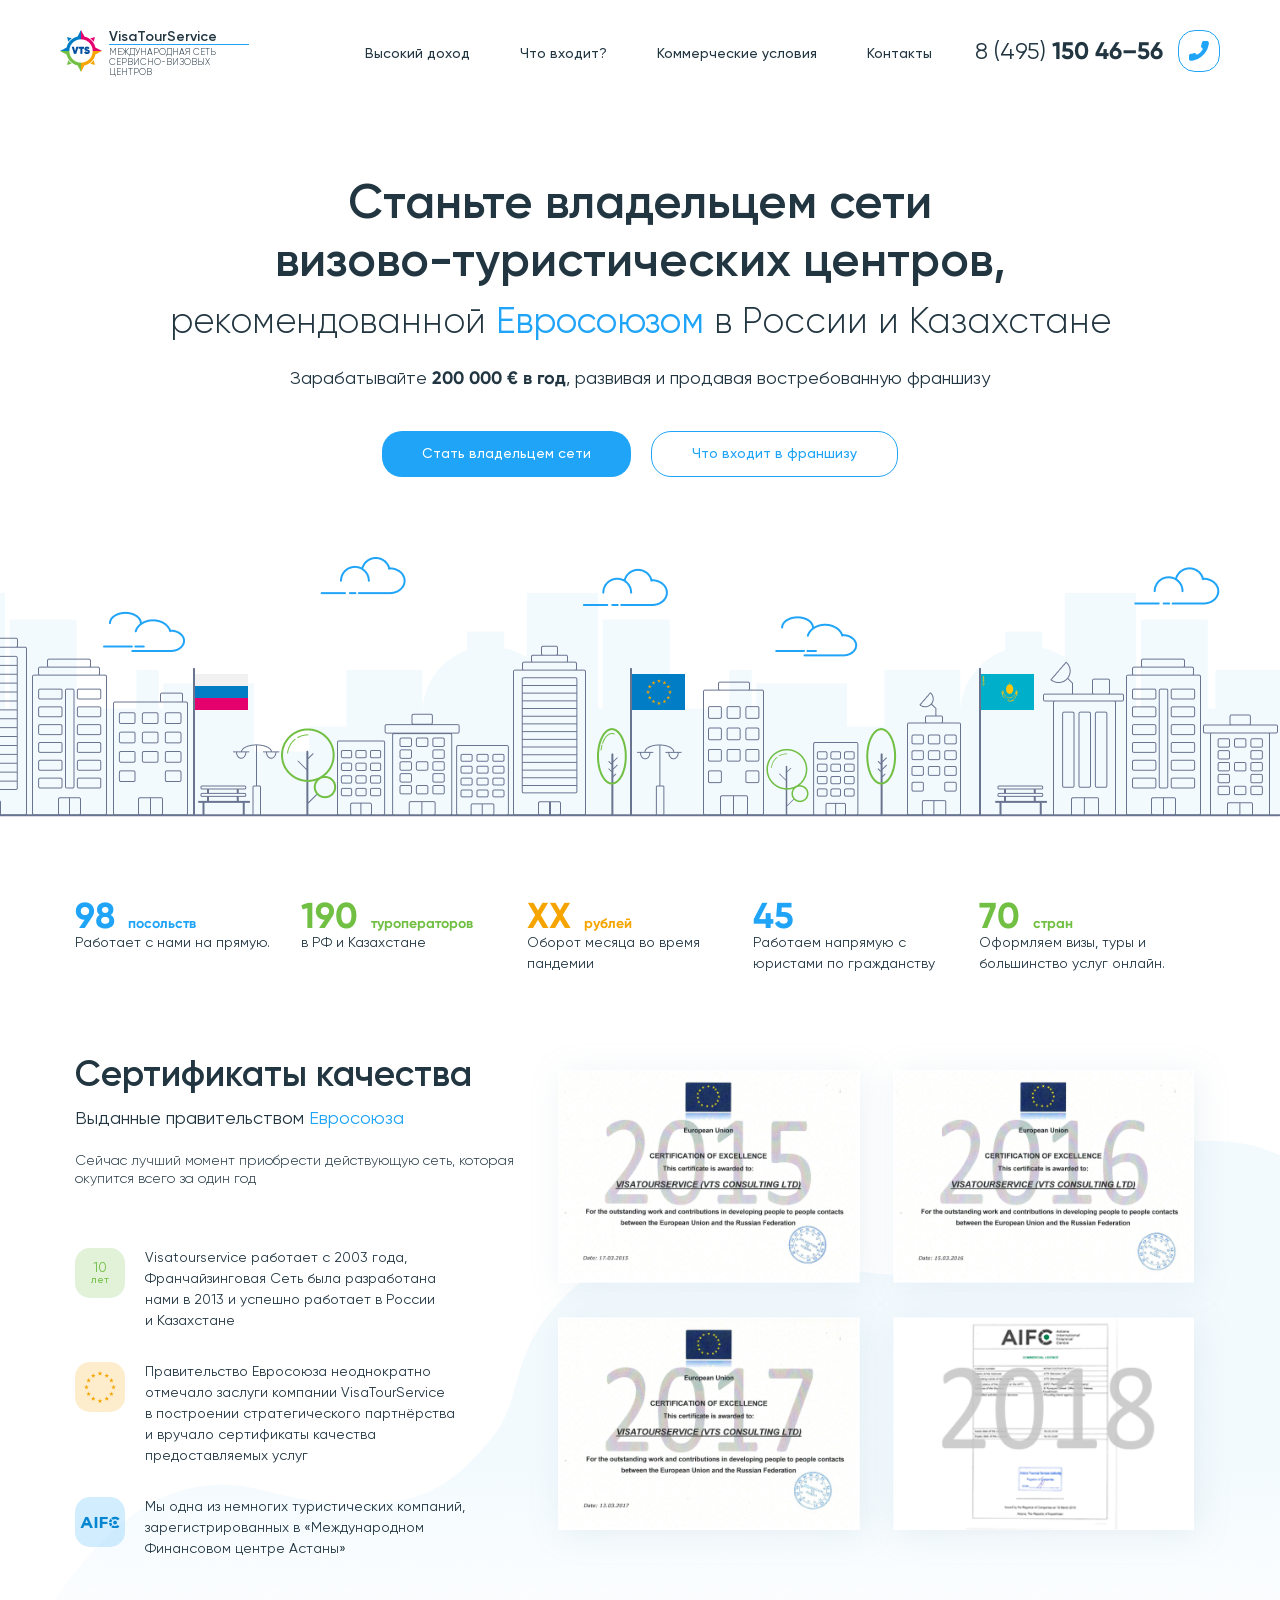
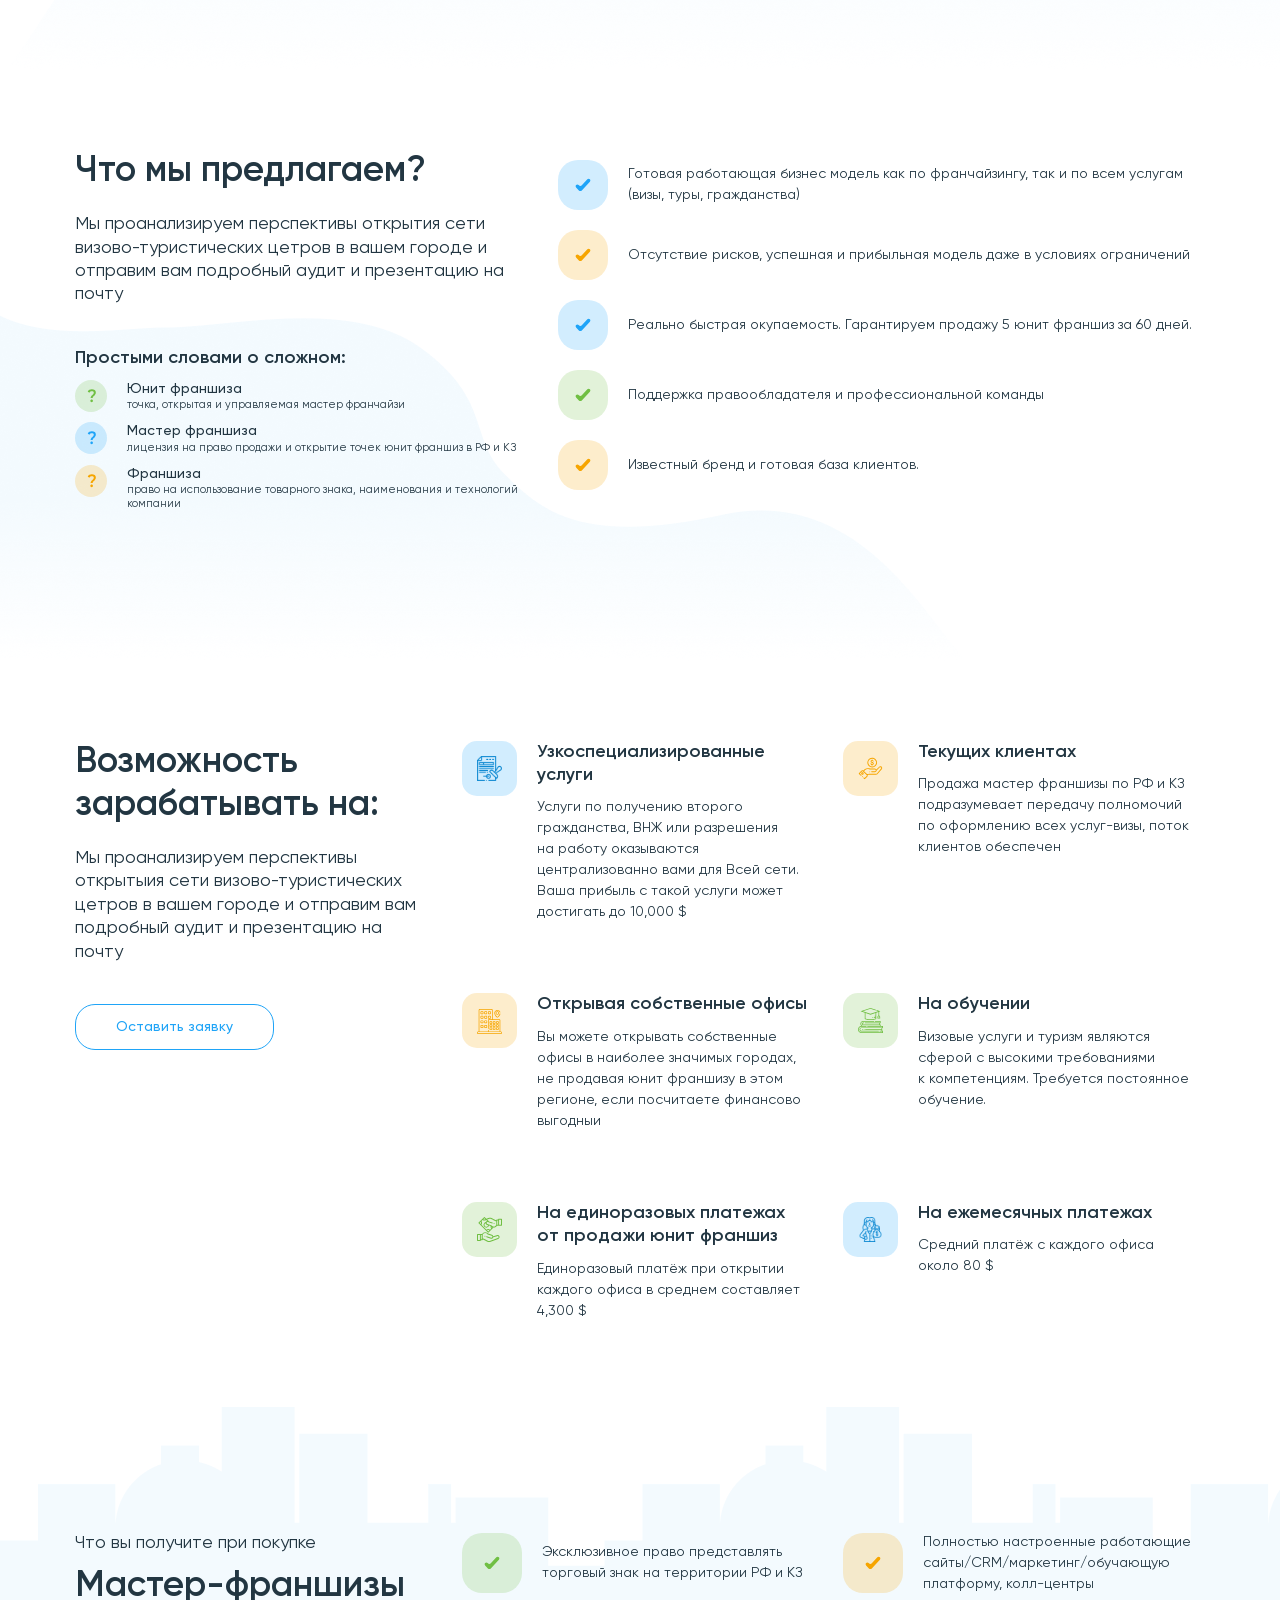
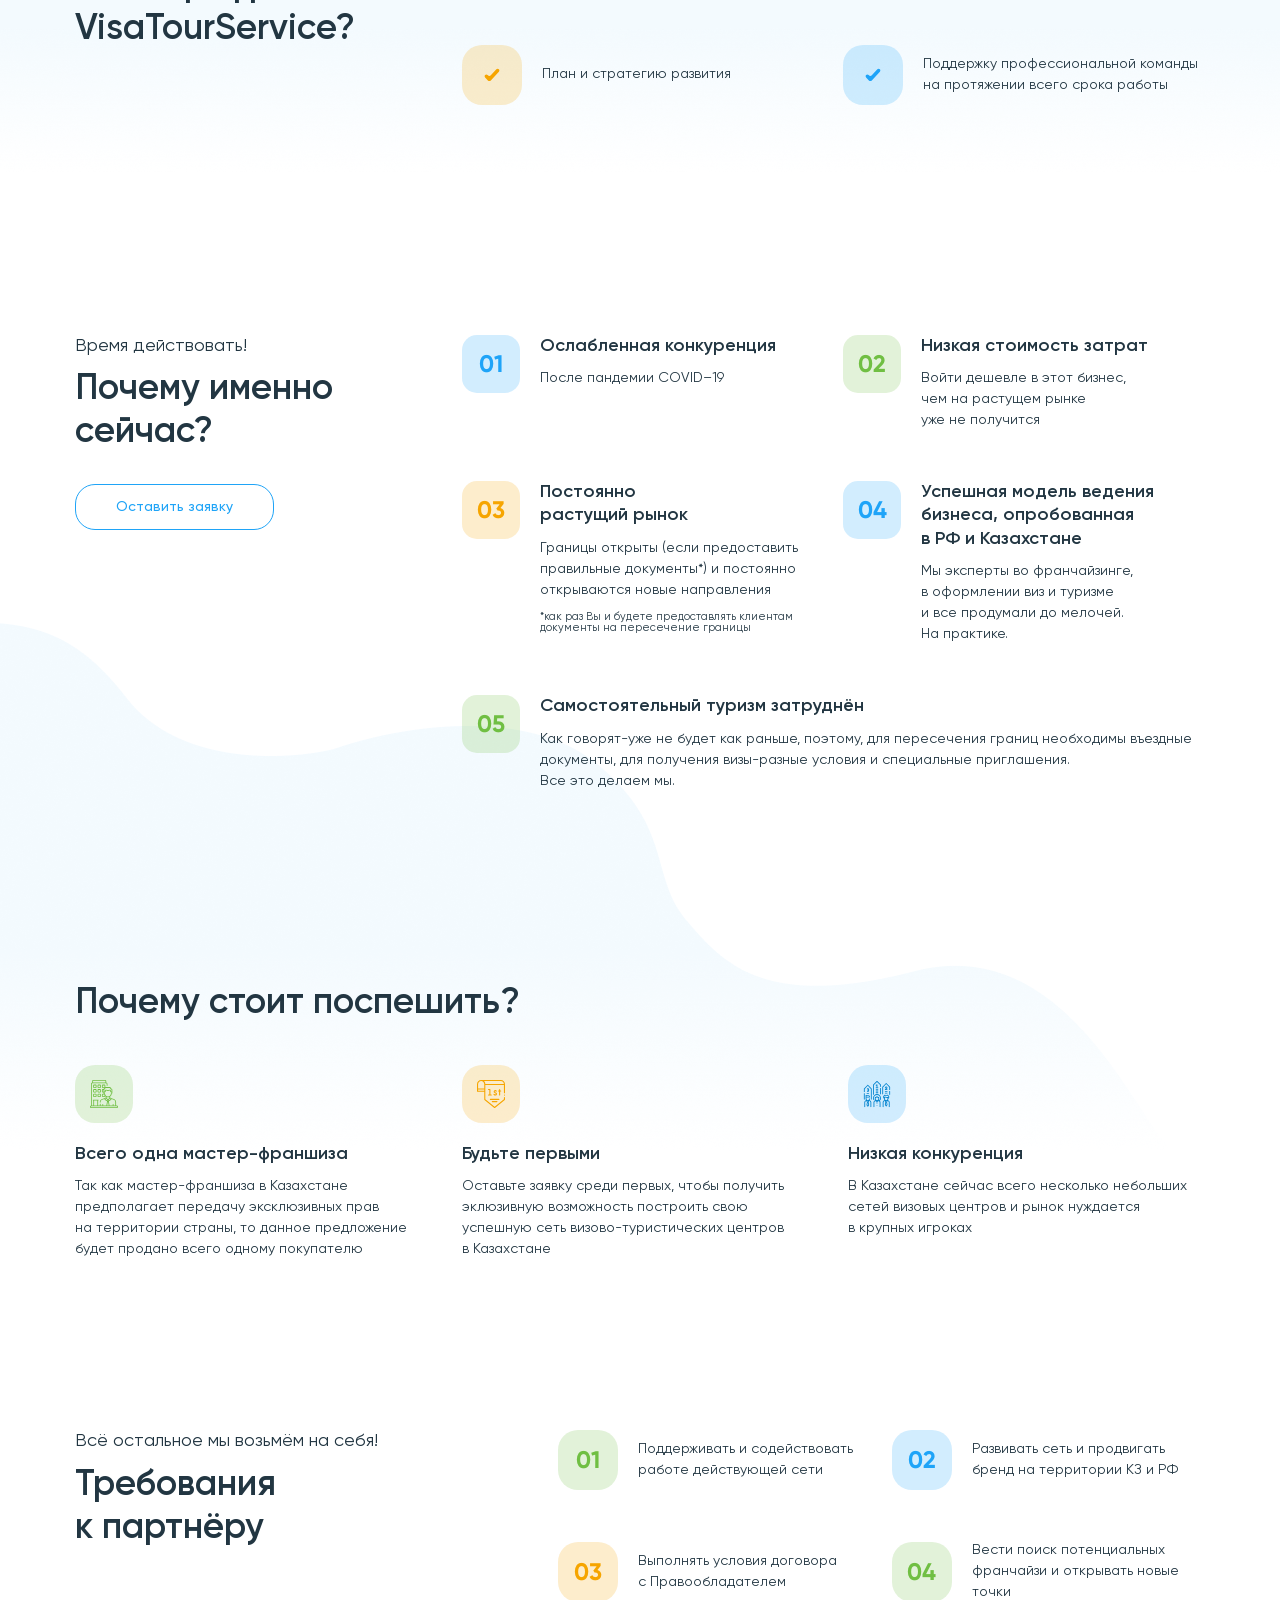
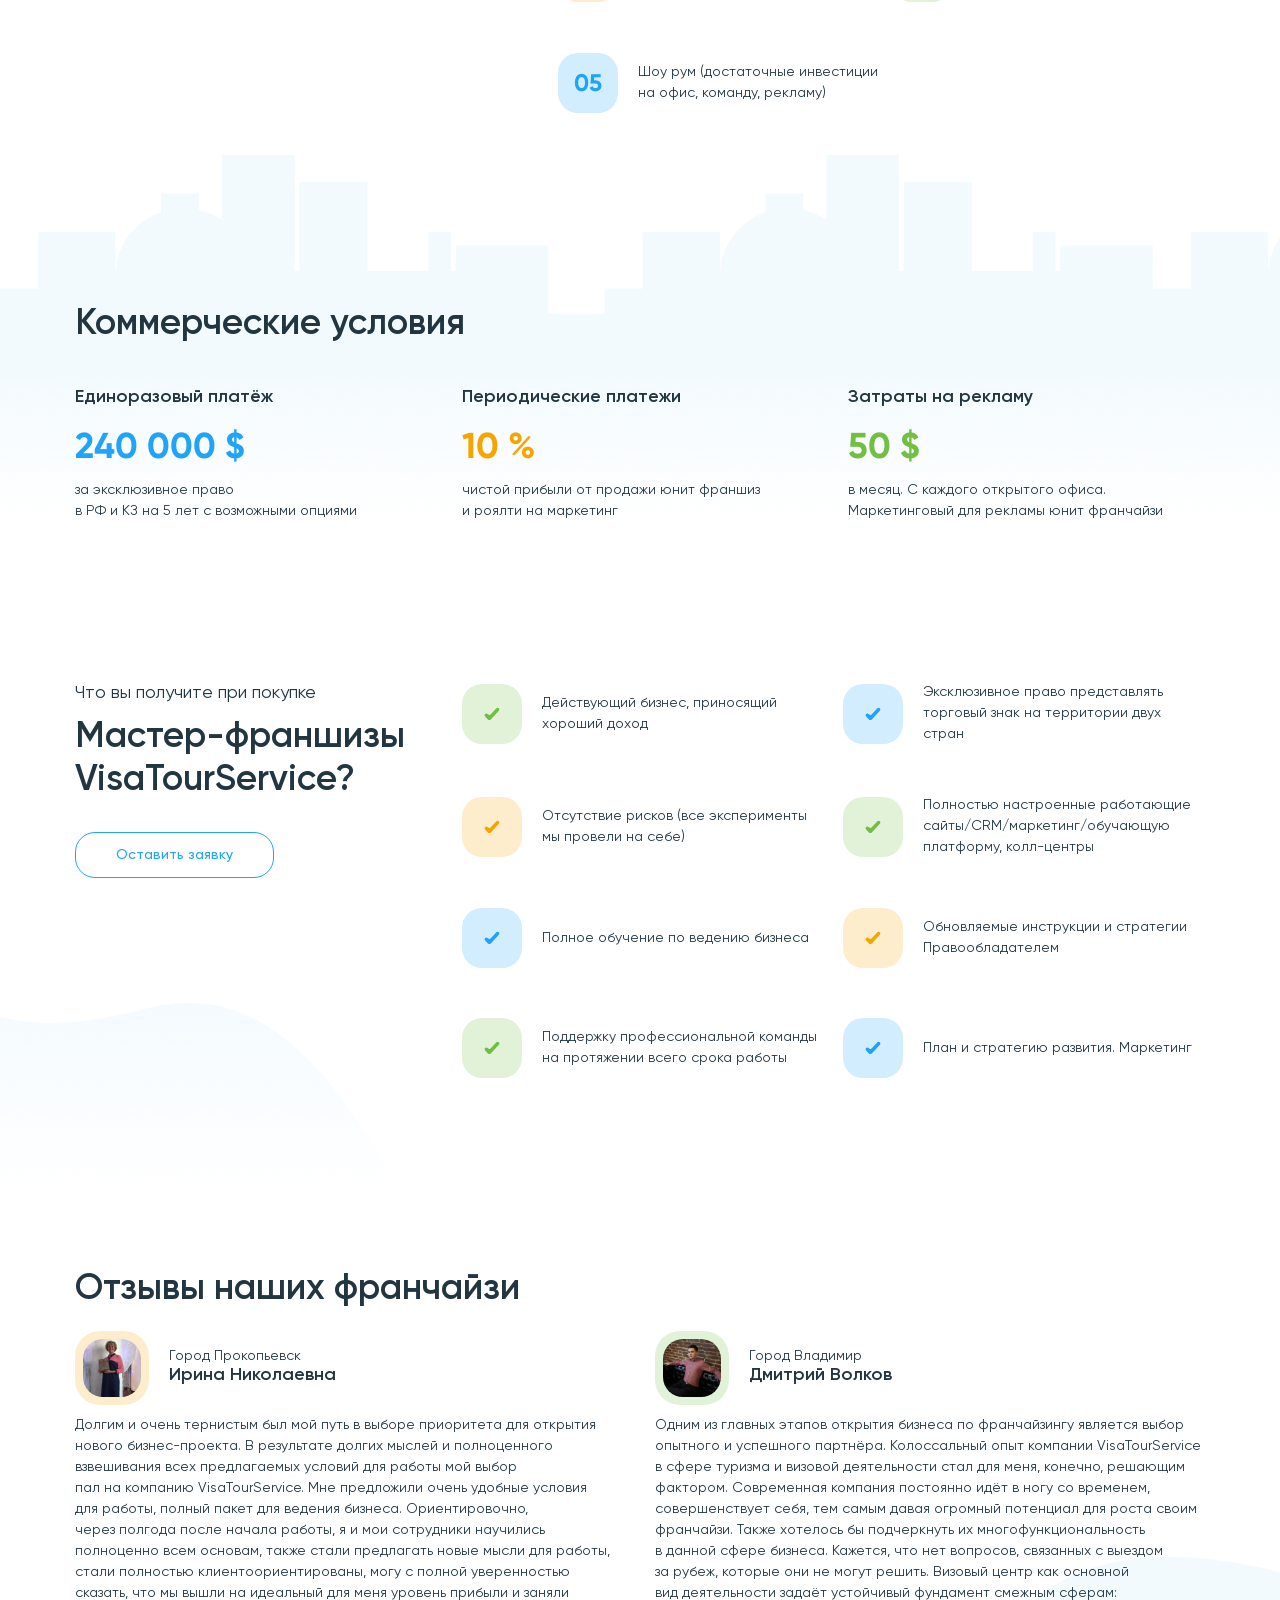
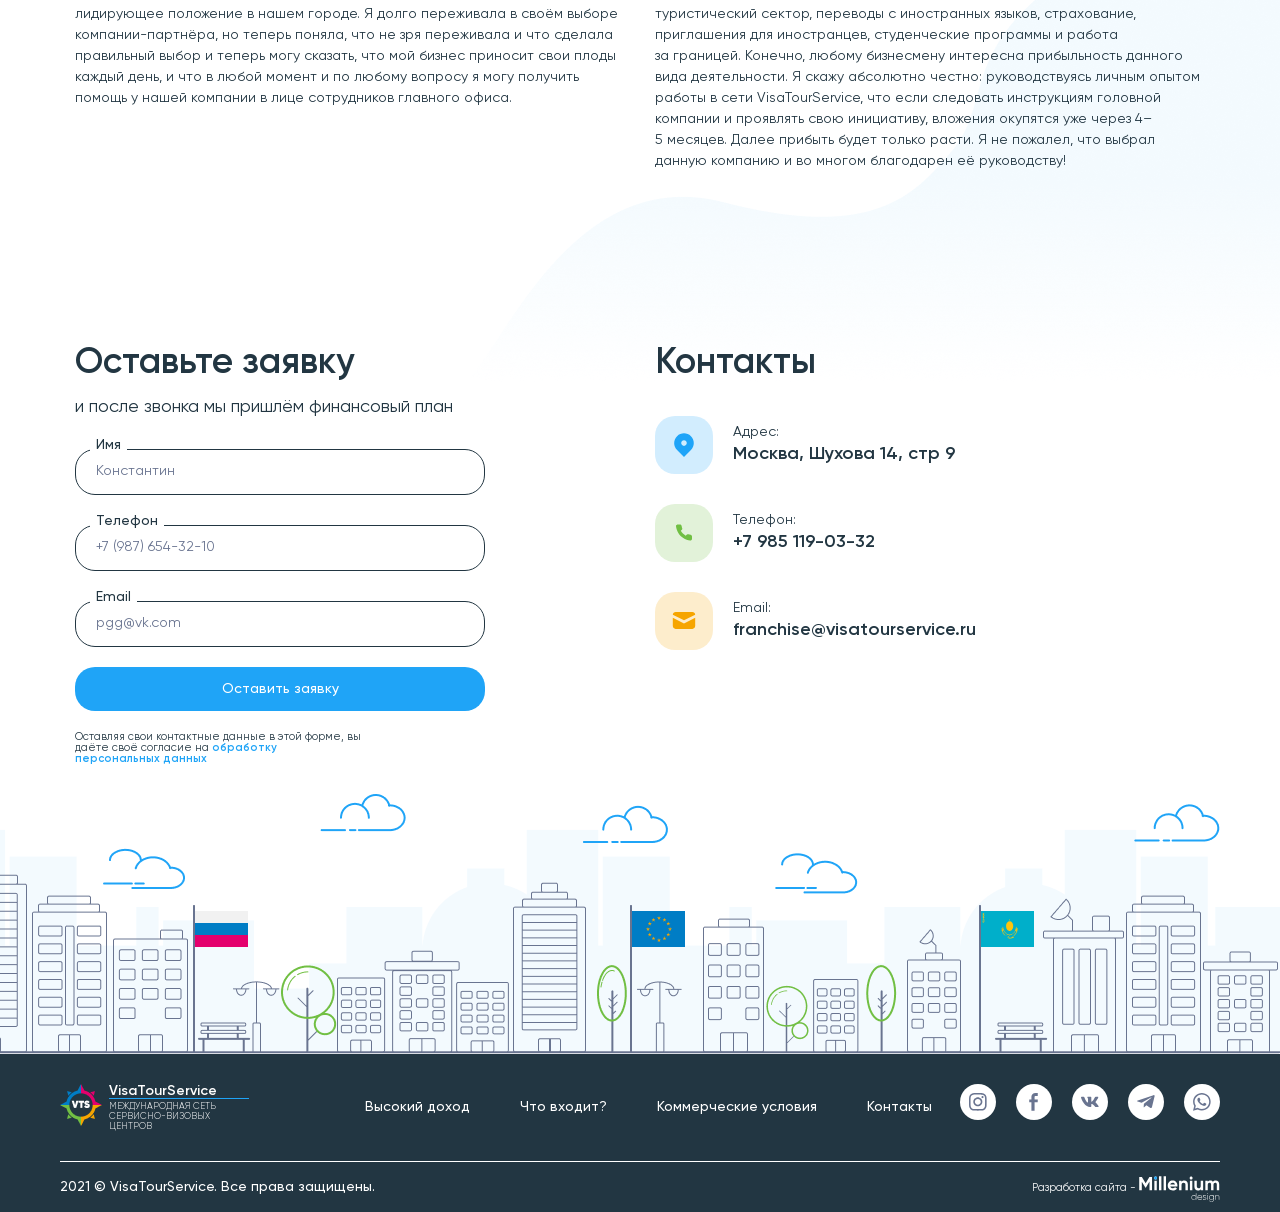
==== commit 8f7ae801: "pravka#2" ====
--- a/docs/index.html
+++ b/docs/index.html
@@ -119,7 +119,7 @@
                     <h1 class="h1 mb-3">Станьте владельцем&nbspсети<br> визово-туристических центров, </h1>
                     <h2 class="h2_l mb-3">рекомендованной <span class="accent">Евросоюзом</span>
                         в России&nbspи&nbspКазахстане</h2>
-                    <h3 class="h3 my-3">Зарабатывайте <strong>200 000 € в год</strong>, развивая и продавая
+                    <h3 class="h3_r my-3">Зарабатывайте <strong>200 000 € в год</strong>, развивая и продавая
                         востребованную
                         франшизу</h3>
                     <div class="d-flex justify-content-center mt-5 flex-wrap">
@@ -138,7 +138,7 @@
     <div class="section section_2">
         <div class="container">
             <div class="row">
-                <ul class="col s2_list">
+                <ul class="col s2_list v2">
                     <li class="s2_list__item">
                         <div class="accent">
                             <span class="numbersBold">98</span>
@@ -180,7 +180,7 @@
                 <div class="col-lg-5 col-12">
                     <div class="s2_headers section_headers">
                         <h2 class="h2 mb-3">Сертификаты качества</h2>
-                        <h3 class="h3 mb-3">Выданные правительством <span class="accent">Евросоюза</span></h3>
+                        <h3 class="h3_r mb-3">Выданные правительством <span class="accent">Евросоюза</span></h3>
                         <h4 class="h4 mt-3 mb-5">Сейчас лучший момент приобрести действующую сеть, которая окупится
                             всего
                             за один год</h4>
@@ -262,7 +262,7 @@
                 <div class="col-lg-5 col-12">
                     <div class="s3_headers section_headers">
                         <h2 class="h2 mb-3">Что мы предлагаем?</h2>
-                        <h3 class="h3 my-3">Мы проанализируем перспективы открытыия сети визово-туристических цетров в
+                        <h3 class="h3_r my-3">Мы проанализируем перспективы открытия сети визово-туристических цетров в
                             вашем
                             городе и отправим вам подробный аудит и презентацию на почту</h3>
                     </div>
@@ -277,8 +277,8 @@
                                 </svg>
 
                             </div>
-                            <div class="d-flex align-items-baseline">
-                                <h5 class="h5 mr-2">Юнит франшиза - </h5>
+                            <div class="">
+                                <h5 class="h5 mr-2">Юнит франшиза</h5>
                                 <span class="description">точка, открытая и управляемая мастер франчайзи</span>
                             </div>
 
@@ -292,8 +292,8 @@
                                 </svg>
 
                             </div>
-                            <div class="d-flex align-items-baseline">
-                                <h5 class="h5 mr-2">Мастер франшиза - </h5>
+                            <div class="">
+                                <h5 class="h5 mr-2">Мастер франшиза</h5>
                                 <span class="description"> лицензия на право продажи и открытие точек юнит франшиз в РФ и КЗ</span>
                             </div>
 
@@ -307,8 +307,8 @@
                                 </svg>
 
                             </div>
-                            <div class="d-flex align-items-baseline">
-                                <h5 class="h5 mr-2">Франшиза -</h5>
+                            <div class="">
+                                <h5 class="h5 mr-2">Франшиза</h5>
                                 <span class="description">право на использование товарного знака, наименования и технологий компании</span>
                             </div>
 
@@ -380,7 +380,7 @@
                 <div class="col-lg-4 col-12">
                     <div class="section_headers">
                         <h2 class="h2 mb-3">Возможность зарабатывать&nbspна:</h2>
-                        <h3 class="h3 my-3">Мы проанализируем перспективы открытыия сети визово-туристических цетров в
+                        <h3 class="h3_r my-3">Мы проанализируем перспективы открытыия сети визово-туристических цетров в
                             вашем городе и отправим вам подробный аудит и презентацию на почту</h3>
                     </div>
                     <div class="s4_description my-5">
@@ -460,7 +460,7 @@
             <div class="row">
                 <div class="col-lg-4 col-12">
                     <div class="section_headers mb-5">
-                        <h3 class="h3 mb-3">Что вы получите при покупке</h3>
+                        <h3 class="h3_r mb-3">Что вы получите при покупке</h3>
                         <h2 class="h2 ">Мастер-франшизы VisaTourService?</h2>
                     </div>
                 </div>
@@ -517,7 +517,7 @@
             <div class="row">
                 <div class="col-lg-4 col-12">
                     <div class="section_headers mb-3">
-                        <h3 class="h3 mb-3">Время действовать!</h3>
+                        <h3 class="h3_r mb-3">Время действовать!</h3>
                         <h2 class="h2">Почему именно сейчас?</h2>
                     </div>
                     <div class="s6_description my-5">
@@ -549,7 +549,7 @@
                                 <span class="numbersInMarker">03</span>
                             </div>
                             <div>
-                                <h3 class="h3 mb-3">Постоянно растущий рынок</h3>
+                                <h3 class="h3 mb-3">Постоянно<br> растущий рынок</h3>
                                 <p>Границы открыты (если предоставить правильные документы*) и постоянно открываются
                                     новые направления</p>
                                 <p class="description mt-3">*как раз Вы и будете предоставлять клиентам документы
@@ -634,7 +634,7 @@
             <div class="row">
                 <div class="col-lg-5 col-12">
                     <div class="section_headers mb-5">
-                        <h3 class="h3 mb-3">Всё остальное мы возьмём на себя!</h3>
+                        <h3 class="h3_r mb-3">Всё остальное мы возьмём на себя!</h3>
                         <h2 class="h2">Требования<br> к партнёру</h2>
                     </div>
                 </div>
@@ -718,7 +718,7 @@
             <div class="row">
                 <div class="col-lg-4 col-12">
                     <div class="section_headers mb-3">
-                        <h3 class="h3 mb-3">Что вы получите при покупке</h3>
+                        <h3 class="h3_r mb-3">Что вы получите при покупке</h3>
                         <h2 class="h2">Мастер-франшизы VisaTourService?</h2>
                     </div>
                     <div class="s10_description my-5">
@@ -883,7 +883,7 @@
                 <div class="col-xl-6 col-lg-7 col-12 order-1 order-lg-0">
                     <div class="section_headers mb-3">
                         <h2 class="h2 mb-3">Оставьте заявку</h2>
-                        <h3 class="h3 regular mb-3">и после звонка мы пришлём финансовый план</h3>
+                        <h3 class="h3_r mb-3">и после звонка мы пришлём финансовый план</h3>
                     </div>
                     <form action="" class="mb-5">
                         <label for="name" class="input_style_1 transition_slow">
--- a/docs/css/style.min.css
+++ b/docs/css/style.min.css
@@ -17,4 +17,4 @@
 
 MIT License, https://github.com/harvesthq/chosen/blob/master/LICENSE.md
 This file is generated by `grunt build`, do not edit it by hand.
-*/.chosen-container{position:relative;display:inline-block;vertical-align:middle;font-size:13px;-webkit-user-select:none;-moz-user-select:none;-ms-user-select:none;user-select:none}.chosen-container *{box-sizing:border-box}.chosen-container .chosen-drop{position:absolute;top:100%;z-index:1010;width:100%;border:1px solid #aaa;border-top:0;background:#fff;box-shadow:0 4px 5px rgba(0,0,0,.15);clip:rect(0,0,0,0);-webkit-clip-path:inset(100% 100%);clip-path:inset(100% 100%)}.chosen-container.chosen-with-drop .chosen-drop{clip:auto;-webkit-clip-path:none;clip-path:none}.chosen-container a{cursor:pointer}.chosen-container .chosen-single .group-name,.chosen-container .search-choice .group-name{margin-right:4px;overflow:hidden;white-space:nowrap;text-overflow:ellipsis;font-weight:400;color:#999}.chosen-container .chosen-single .group-name:after,.chosen-container .search-choice .group-name:after{content:":";padding-left:2px;vertical-align:top}.chosen-container-single .chosen-single{position:relative;display:block;overflow:hidden;padding:0 0 0 8px;height:25px;border:1px solid #aaa;border-radius:5px;background-color:#fff;background:linear-gradient(#fff 20%,#f6f6f6 50%,#eee 52%,#f4f4f4 100%);background-clip:padding-box;box-shadow:0 0 3px #fff inset,0 1px 1px rgba(0,0,0,.1);color:#444;text-decoration:none;white-space:nowrap;line-height:24px}.chosen-container-single .chosen-default{color:#999}.chosen-container-single .chosen-single span{display:block;overflow:hidden;margin-right:26px;text-overflow:ellipsis;white-space:nowrap}.chosen-container-single .chosen-single-with-deselect span{margin-right:38px}.chosen-container-single .chosen-single abbr{position:absolute;top:6px;right:26px;display:block;width:12px;height:12px;background:url(chosen-sprite.png) -42px 1px no-repeat;font-size:1px}.chosen-container-single .chosen-single abbr:hover{background-position:-42px -10px}.chosen-container-single.chosen-disabled .chosen-single abbr:hover{background-position:-42px -10px}.chosen-container-single .chosen-single div{position:absolute;top:0;right:0;display:block;width:18px;height:100%}.chosen-container-single .chosen-single div b{display:block;width:100%;height:100%;background:url(chosen-sprite.png) no-repeat 0 2px}.chosen-container-single .chosen-search{position:relative;z-index:1010;margin:0;padding:3px 4px;white-space:nowrap}.chosen-container-single .chosen-search input[type=text]{margin:1px 0;padding:4px 20px 4px 5px;width:100%;height:auto;outline:0;border:1px solid #aaa;background:url(chosen-sprite.png) no-repeat 100% -20px;font-size:1em;font-family:sans-serif;line-height:normal;border-radius:0}.chosen-container-single .chosen-drop{margin-top:-1px;border-radius:0 0 4px 4px;background-clip:padding-box}.chosen-container-single.chosen-container-single-nosearch .chosen-search{position:absolute;clip:rect(0,0,0,0);-webkit-clip-path:inset(100% 100%);clip-path:inset(100% 100%)}.chosen-container .chosen-results{color:#444;position:relative;overflow-x:hidden;overflow-y:auto;margin:0 4px 4px 0;padding:0 0 0 4px;max-height:240px;-webkit-overflow-scrolling:touch}.chosen-container .chosen-results li{display:none;margin:0;padding:5px 6px;list-style:none;line-height:15px;word-wrap:break-word;-webkit-touch-callout:none}.chosen-container .chosen-results li.active-result{display:list-item;cursor:pointer}.chosen-container .chosen-results li.disabled-result{display:list-item;color:#ccc;cursor:default}.chosen-container .chosen-results li.highlighted{background-color:#3875d7;background-image:linear-gradient(#3875d7 20%,#2a62bc 90%);color:#fff}.chosen-container .chosen-results li.no-results{color:#777;display:list-item;background:#f4f4f4}.chosen-container .chosen-results li.group-result{display:list-item;font-weight:700;cursor:default}.chosen-container .chosen-results li.group-option{padding-left:15px}.chosen-container .chosen-results li em{font-style:normal;text-decoration:underline}.chosen-container-multi .chosen-choices{position:relative;overflow:hidden;margin:0;padding:0 5px;width:100%;height:auto;border:1px solid #aaa;background-color:#fff;background-image:linear-gradient(#eee 1%,#fff 15%);cursor:text}.chosen-container-multi .chosen-choices li{float:left;list-style:none}.chosen-container-multi .chosen-choices li.search-field{margin:0;padding:0;white-space:nowrap}.chosen-container-multi .chosen-choices li.search-field input[type=text]{margin:1px 0;padding:0;height:25px;outline:0;border:0!important;background:0 0!important;box-shadow:none;color:#999;font-size:100%;font-family:sans-serif;line-height:normal;border-radius:0;width:25px}.chosen-container-multi .chosen-choices li.search-choice{position:relative;margin:3px 5px 3px 0;padding:3px 20px 3px 5px;border:1px solid #aaa;max-width:100%;border-radius:3px;background-color:#eee;background-image:linear-gradient(#f4f4f4 20%,#f0f0f0 50%,#e8e8e8 52%,#eee 100%);background-size:100% 19px;background-repeat:repeat-x;background-clip:padding-box;box-shadow:0 0 2px #fff inset,0 1px 0 rgba(0,0,0,.05);color:#333;line-height:13px;cursor:default}.chosen-container-multi .chosen-choices li.search-choice span{word-wrap:break-word}.chosen-container-multi .chosen-choices li.search-choice .search-choice-close{position:absolute;top:4px;right:3px;display:block;width:12px;height:12px;background:url(chosen-sprite.png) -42px 1px no-repeat;font-size:1px}.chosen-container-multi .chosen-choices li.search-choice .search-choice-close:hover{background-position:-42px -10px}.chosen-container-multi .chosen-choices li.search-choice-disabled{padding-right:5px;border:1px solid #ccc;background-color:#e4e4e4;background-image:linear-gradient(#f4f4f4 20%,#f0f0f0 50%,#e8e8e8 52%,#eee 100%);color:#666}.chosen-container-multi .chosen-choices li.search-choice-focus{background:#d4d4d4}.chosen-container-multi .chosen-choices li.search-choice-focus .search-choice-close{background-position:-42px -10px}.chosen-container-multi .chosen-results{margin:0;padding:0}.chosen-container-multi .chosen-drop .result-selected{display:list-item;color:#ccc;cursor:default}.chosen-container-active .chosen-single{border:1px solid #5897fb;box-shadow:0 0 5px rgba(0,0,0,.3)}.chosen-container-active.chosen-with-drop .chosen-single{border:1px solid #aaa;border-bottom-right-radius:0;border-bottom-left-radius:0;background-image:linear-gradient(#eee 20%,#fff 80%);box-shadow:0 1px 0 #fff inset}.chosen-container-active.chosen-with-drop .chosen-single div{border-left:none;background:0 0}.chosen-container-active.chosen-with-drop .chosen-single div b{background-position:-18px 2px}.chosen-container-active .chosen-choices{border:1px solid #5897fb;box-shadow:0 0 5px rgba(0,0,0,.3)}.chosen-container-active .chosen-choices li.search-field input[type=text]{color:#222!important}.chosen-disabled{opacity:.5!important;cursor:default}.chosen-disabled .chosen-single{cursor:default}.chosen-disabled .chosen-choices .search-choice .search-choice-close{cursor:default}.chosen-rtl{text-align:right}.chosen-rtl .chosen-single{overflow:visible;padding:0 8px 0 0}.chosen-rtl .chosen-single span{margin-right:0;margin-left:26px;direction:rtl}.chosen-rtl .chosen-single-with-deselect span{margin-left:38px}.chosen-rtl .chosen-single div{right:auto;left:3px}.chosen-rtl .chosen-single abbr{right:auto;left:26px}.chosen-rtl .chosen-choices li{float:right}.chosen-rtl .chosen-choices li.search-field input[type=text]{direction:rtl}.chosen-rtl .chosen-choices li.search-choice{margin:3px 5px 3px 0;padding:3px 5px 3px 19px}.chosen-rtl .chosen-choices li.search-choice .search-choice-close{right:auto;left:4px}.chosen-rtl.chosen-container-single .chosen-results{margin:0 0 4px 4px;padding:0 4px 0 0}.chosen-rtl .chosen-results li.group-option{padding-right:15px;padding-left:0}.chosen-rtl.chosen-container-active.chosen-with-drop .chosen-single div{border-right:none}.chosen-rtl .chosen-search input[type=text]{padding:4px 5px 4px 20px;background:url(chosen-sprite.png) no-repeat -30px -20px;direction:rtl}.chosen-rtl.chosen-container-single .chosen-single div b{background-position:6px 2px}.chosen-rtl.chosen-container-single.chosen-with-drop .chosen-single div b{background-position:-12px 2px}@media only screen and (-webkit-min-device-pixel-ratio:1.5),only screen and (min-resolution:144dpi),only screen and (min-resolution:1.5dppx){.chosen-container .chosen-results-scroll-down span,.chosen-container .chosen-results-scroll-up span,.chosen-container-multi .chosen-choices .search-choice .search-choice-close,.chosen-container-single .chosen-search input[type=text],.chosen-container-single .chosen-single abbr,.chosen-container-single .chosen-single div b,.chosen-rtl .chosen-search input[type=text]{background-image:url(chosen-sprite@2x.png)!important;background-size:52px 37px!important;background-repeat:no-repeat!important}}.mCustomScrollbar{touch-action:pinch-zoom}.mCustomScrollbar.mCS_no_scrollbar,.mCustomScrollbar.mCS_touch_action{touch-action:auto}.mCustomScrollBox{position:relative;overflow:hidden;height:100%;max-width:100%;outline:0;direction:ltr}.mCSB_container{overflow:hidden;width:auto;height:auto}.mCSB_inside>.mCSB_container{margin-right:30px}.mCSB_container.mCS_no_scrollbar_y.mCS_y_hidden{margin-right:0}.mCS-dir-rtl>.mCSB_inside>.mCSB_container{margin-right:0;margin-left:30px}.mCS-dir-rtl>.mCSB_inside>.mCSB_container.mCS_no_scrollbar_y.mCS_y_hidden{margin-left:0}.mCSB_scrollTools{position:absolute;width:16px;height:auto;left:auto;top:0;right:0;bottom:0;opacity:.75;filter:"alpha(opacity=75)";-ms-filter:"alpha(opacity=75)"}.mCSB_outside+.mCSB_scrollTools{right:-26px}.mCS-dir-rtl>.mCSB_inside>.mCSB_scrollTools,.mCS-dir-rtl>.mCSB_outside+.mCSB_scrollTools{right:auto;left:0}.mCS-dir-rtl>.mCSB_outside+.mCSB_scrollTools{left:-26px}.mCSB_scrollTools .mCSB_draggerContainer{position:absolute;top:0;left:0;bottom:0;right:0;height:auto}.mCSB_scrollTools a+.mCSB_draggerContainer{margin:20px 0}.mCSB_scrollTools .mCSB_draggerRail{width:2px;height:100%;margin:0 auto;border-radius:16px}.mCSB_scrollTools .mCSB_dragger{cursor:pointer;width:100%;height:30px;z-index:1}.mCSB_scrollTools .mCSB_dragger .mCSB_dragger_bar{position:relative;width:4px;height:100%;margin:0 auto;border-radius:16px;text-align:center}.mCSB_scrollTools_vertical.mCSB_scrollTools_onDrag_expand .mCSB_dragger.mCSB_dragger_onDrag_expanded .mCSB_dragger_bar,.mCSB_scrollTools_vertical.mCSB_scrollTools_onDrag_expand .mCSB_draggerContainer:hover .mCSB_dragger .mCSB_dragger_bar{width:12px}.mCSB_scrollTools_vertical.mCSB_scrollTools_onDrag_expand .mCSB_dragger.mCSB_dragger_onDrag_expanded+.mCSB_draggerRail,.mCSB_scrollTools_vertical.mCSB_scrollTools_onDrag_expand .mCSB_draggerContainer:hover .mCSB_draggerRail{width:8px}.mCSB_scrollTools .mCSB_buttonDown,.mCSB_scrollTools .mCSB_buttonUp{display:block;position:absolute;height:20px;width:100%;overflow:hidden;margin:0 auto;cursor:pointer}.mCSB_scrollTools .mCSB_buttonDown{bottom:0}.mCSB_horizontal.mCSB_inside>.mCSB_container{margin-right:0;margin-bottom:30px}.mCSB_horizontal.mCSB_outside>.mCSB_container{min-height:100%}.mCSB_horizontal>.mCSB_container.mCS_no_scrollbar_x.mCS_x_hidden{margin-bottom:0}.mCSB_scrollTools.mCSB_scrollTools_horizontal{width:auto;height:16px;top:auto;right:0;bottom:0;left:0}.mCustomScrollBox+.mCSB_scrollTools+.mCSB_scrollTools.mCSB_scrollTools_horizontal,.mCustomScrollBox+.mCSB_scrollTools.mCSB_scrollTools_horizontal{bottom:-26px}.mCSB_scrollTools.mCSB_scrollTools_horizontal a+.mCSB_draggerContainer{margin:0 20px}.mCSB_scrollTools.mCSB_scrollTools_horizontal .mCSB_draggerRail{width:100%;height:2px;margin:7px 0}.mCSB_scrollTools.mCSB_scrollTools_horizontal .mCSB_dragger{width:30px;height:100%;left:0}.mCSB_scrollTools.mCSB_scrollTools_horizontal .mCSB_dragger .mCSB_dragger_bar{width:100%;height:4px;margin:6px auto}.mCSB_scrollTools_horizontal.mCSB_scrollTools_onDrag_expand .mCSB_dragger.mCSB_dragger_onDrag_expanded .mCSB_dragger_bar,.mCSB_scrollTools_horizontal.mCSB_scrollTools_onDrag_expand .mCSB_draggerContainer:hover .mCSB_dragger .mCSB_dragger_bar{height:12px;margin:2px auto}.mCSB_scrollTools_horizontal.mCSB_scrollTools_onDrag_expand .mCSB_dragger.mCSB_dragger_onDrag_expanded+.mCSB_draggerRail,.mCSB_scrollTools_horizontal.mCSB_scrollTools_onDrag_expand .mCSB_draggerContainer:hover .mCSB_draggerRail{height:8px;margin:4px 0}.mCSB_scrollTools.mCSB_scrollTools_horizontal .mCSB_buttonLeft,.mCSB_scrollTools.mCSB_scrollTools_horizontal .mCSB_buttonRight{display:block;position:absolute;width:20px;height:100%;overflow:hidden;margin:0 auto;cursor:pointer}.mCSB_scrollTools.mCSB_scrollTools_horizontal .mCSB_buttonLeft{left:0}.mCSB_scrollTools.mCSB_scrollTools_horizontal .mCSB_buttonRight{right:0}.mCSB_container_wrapper{position:absolute;height:auto;width:auto;overflow:hidden;top:0;left:0;right:0;bottom:0;margin-right:30px;margin-bottom:30px}.mCSB_container_wrapper>.mCSB_container{padding-right:30px;padding-bottom:30px;box-sizing:border-box}.mCSB_vertical_horizontal>.mCSB_scrollTools.mCSB_scrollTools_vertical{bottom:20px}.mCSB_vertical_horizontal>.mCSB_scrollTools.mCSB_scrollTools_horizontal{right:20px}.mCSB_container_wrapper.mCS_no_scrollbar_x.mCS_x_hidden+.mCSB_scrollTools.mCSB_scrollTools_vertical{bottom:0}.mCS-dir-rtl>.mCustomScrollBox.mCSB_vertical_horizontal.mCSB_inside>.mCSB_scrollTools.mCSB_scrollTools_horizontal,.mCSB_container_wrapper.mCS_no_scrollbar_y.mCS_y_hidden+.mCSB_scrollTools~.mCSB_scrollTools.mCSB_scrollTools_horizontal{right:0}.mCS-dir-rtl>.mCustomScrollBox.mCSB_vertical_horizontal.mCSB_inside>.mCSB_scrollTools.mCSB_scrollTools_horizontal{left:20px}.mCS-dir-rtl>.mCustomScrollBox.mCSB_vertical_horizontal.mCSB_inside>.mCSB_container_wrapper.mCS_no_scrollbar_y.mCS_y_hidden+.mCSB_scrollTools~.mCSB_scrollTools.mCSB_scrollTools_horizontal{left:0}.mCS-dir-rtl>.mCSB_inside>.mCSB_container_wrapper{margin-right:0;margin-left:30px}.mCSB_container_wrapper.mCS_no_scrollbar_y.mCS_y_hidden>.mCSB_container{padding-right:0}.mCSB_container_wrapper.mCS_no_scrollbar_x.mCS_x_hidden>.mCSB_container{padding-bottom:0}.mCustomScrollBox.mCSB_vertical_horizontal.mCSB_inside>.mCSB_container_wrapper.mCS_no_scrollbar_y.mCS_y_hidden{margin-right:0;margin-left:0}.mCustomScrollBox.mCSB_vertical_horizontal.mCSB_inside>.mCSB_container_wrapper.mCS_no_scrollbar_x.mCS_x_hidden{margin-bottom:0}.mCSB_scrollTools,.mCSB_scrollTools .mCSB_buttonDown,.mCSB_scrollTools .mCSB_buttonLeft,.mCSB_scrollTools .mCSB_buttonRight,.mCSB_scrollTools .mCSB_buttonUp,.mCSB_scrollTools .mCSB_dragger .mCSB_dragger_bar{transition:opacity .2s ease-in-out,background-color .2s ease-in-out}.mCSB_scrollTools_horizontal.mCSB_scrollTools_onDrag_expand .mCSB_draggerRail,.mCSB_scrollTools_horizontal.mCSB_scrollTools_onDrag_expand .mCSB_dragger_bar,.mCSB_scrollTools_vertical.mCSB_scrollTools_onDrag_expand .mCSB_draggerRail,.mCSB_scrollTools_vertical.mCSB_scrollTools_onDrag_expand .mCSB_dragger_bar{transition:width .2s ease-out .2s,height .2s ease-out .2s,margin-left .2s ease-out .2s,margin-right .2s ease-out .2s,margin-top .2s ease-out .2s,margin-bottom .2s ease-out .2s,opacity .2s ease-in-out,background-color .2s ease-in-out}.mCS-autoHide>.mCustomScrollBox>.mCSB_scrollTools,.mCS-autoHide>.mCustomScrollBox~.mCSB_scrollTools{opacity:0;filter:"alpha(opacity=0)";-ms-filter:"alpha(opacity=0)"}.mCS-autoHide:hover>.mCustomScrollBox>.mCSB_scrollTools,.mCS-autoHide:hover>.mCustomScrollBox~.mCSB_scrollTools,.mCustomScrollBox:hover>.mCSB_scrollTools,.mCustomScrollBox:hover~.mCSB_scrollTools,.mCustomScrollbar>.mCustomScrollBox>.mCSB_scrollTools.mCSB_scrollTools_onDrag,.mCustomScrollbar>.mCustomScrollBox~.mCSB_scrollTools.mCSB_scrollTools_onDrag{opacity:1;filter:"alpha(opacity=100)";-ms-filter:"alpha(opacity=100)"}.mCSB_scrollTools .mCSB_draggerRail{background-color:#000;background-color:rgba(0,0,0,.4);filter:"alpha(opacity=40)";-ms-filter:"alpha(opacity=40)"}.mCSB_scrollTools .mCSB_dragger .mCSB_dragger_bar{background-color:#fff;background-color:rgba(255,255,255,.75);filter:"alpha(opacity=75)";-ms-filter:"alpha(opacity=75)"}.mCSB_scrollTools .mCSB_dragger:hover .mCSB_dragger_bar{background-color:#fff;background-color:rgba(255,255,255,.85);filter:"alpha(opacity=85)";-ms-filter:"alpha(opacity=85)"}.mCSB_scrollTools .mCSB_dragger.mCSB_dragger_onDrag .mCSB_dragger_bar,.mCSB_scrollTools .mCSB_dragger:active .mCSB_dragger_bar{background-color:#fff;background-color:rgba(255,255,255,.9);filter:"alpha(opacity=90)";-ms-filter:"alpha(opacity=90)"}.mCSB_scrollTools .mCSB_buttonDown,.mCSB_scrollTools .mCSB_buttonLeft,.mCSB_scrollTools .mCSB_buttonRight,.mCSB_scrollTools .mCSB_buttonUp{background-image:url(mCSB_buttons.png);background-repeat:no-repeat;opacity:.4;filter:"alpha(opacity=40)";-ms-filter:"alpha(opacity=40)"}.mCSB_scrollTools .mCSB_buttonUp{background-position:0 0}.mCSB_scrollTools .mCSB_buttonDown{background-position:0 -20px}.mCSB_scrollTools .mCSB_buttonLeft{background-position:0 -40px}.mCSB_scrollTools .mCSB_buttonRight{background-position:0 -56px}.mCSB_scrollTools .mCSB_buttonDown:hover,.mCSB_scrollTools .mCSB_buttonLeft:hover,.mCSB_scrollTools .mCSB_buttonRight:hover,.mCSB_scrollTools .mCSB_buttonUp:hover{opacity:.75;filter:"alpha(opacity=75)";-ms-filter:"alpha(opacity=75)"}.mCSB_scrollTools .mCSB_buttonDown:active,.mCSB_scrollTools .mCSB_buttonLeft:active,.mCSB_scrollTools .mCSB_buttonRight:active,.mCSB_scrollTools .mCSB_buttonUp:active{opacity:.9;filter:"alpha(opacity=90)";-ms-filter:"alpha(opacity=90)"}.mCS-dark.mCSB_scrollTools .mCSB_draggerRail{background-color:#000;background-color:rgba(0,0,0,.15)}.mCS-dark.mCSB_scrollTools .mCSB_dragger .mCSB_dragger_bar{background-color:#000;background-color:rgba(0,0,0,.75)}.mCS-dark.mCSB_scrollTools .mCSB_dragger:hover .mCSB_dragger_bar{background-color:rgba(0,0,0,.85)}.mCS-dark.mCSB_scrollTools .mCSB_dragger.mCSB_dragger_onDrag .mCSB_dragger_bar,.mCS-dark.mCSB_scrollTools .mCSB_dragger:active .mCSB_dragger_bar{background-color:rgba(0,0,0,.9)}.mCS-dark.mCSB_scrollTools .mCSB_buttonUp{background-position:-80px 0}.mCS-dark.mCSB_scrollTools .mCSB_buttonDown{background-position:-80px -20px}.mCS-dark.mCSB_scrollTools .mCSB_buttonLeft{background-position:-80px -40px}.mCS-dark.mCSB_scrollTools .mCSB_buttonRight{background-position:-80px -56px}.mCS-dark-2.mCSB_scrollTools .mCSB_draggerRail,.mCS-light-2.mCSB_scrollTools .mCSB_draggerRail{width:4px;background-color:#fff;background-color:rgba(255,255,255,.1);border-radius:1px}.mCS-dark-2.mCSB_scrollTools .mCSB_dragger .mCSB_dragger_bar,.mCS-light-2.mCSB_scrollTools .mCSB_dragger .mCSB_dragger_bar{width:4px;background-color:#fff;background-color:rgba(255,255,255,.75);border-radius:1px}.mCS-dark-2.mCSB_scrollTools_horizontal .mCSB_dragger .mCSB_dragger_bar,.mCS-dark-2.mCSB_scrollTools_horizontal .mCSB_draggerRail,.mCS-light-2.mCSB_scrollTools_horizontal .mCSB_dragger .mCSB_dragger_bar,.mCS-light-2.mCSB_scrollTools_horizontal .mCSB_draggerRail{width:100%;height:4px;margin:6px auto}.mCS-light-2.mCSB_scrollTools .mCSB_dragger:hover .mCSB_dragger_bar{background-color:#fff;background-color:rgba(255,255,255,.85)}.mCS-light-2.mCSB_scrollTools .mCSB_dragger.mCSB_dragger_onDrag .mCSB_dragger_bar,.mCS-light-2.mCSB_scrollTools .mCSB_dragger:active .mCSB_dragger_bar{background-color:#fff;background-color:rgba(255,255,255,.9)}.mCS-light-2.mCSB_scrollTools .mCSB_buttonUp{background-position:-32px 0}.mCS-light-2.mCSB_scrollTools .mCSB_buttonDown{background-position:-32px -20px}.mCS-light-2.mCSB_scrollTools .mCSB_buttonLeft{background-position:-40px -40px}.mCS-light-2.mCSB_scrollTools .mCSB_buttonRight{background-position:-40px -56px}.mCS-dark-2.mCSB_scrollTools .mCSB_draggerRail{background-color:#000;background-color:rgba(0,0,0,.1);border-radius:1px}.mCS-dark-2.mCSB_scrollTools .mCSB_dragger .mCSB_dragger_bar{background-color:#000;background-color:rgba(0,0,0,.75);border-radius:1px}.mCS-dark-2.mCSB_scrollTools .mCSB_dragger:hover .mCSB_dragger_bar{background-color:#000;background-color:rgba(0,0,0,.85)}.mCS-dark-2.mCSB_scrollTools .mCSB_dragger.mCSB_dragger_onDrag .mCSB_dragger_bar,.mCS-dark-2.mCSB_scrollTools .mCSB_dragger:active .mCSB_dragger_bar{background-color:#000;background-color:rgba(0,0,0,.9)}.mCS-dark-2.mCSB_scrollTools .mCSB_buttonUp{background-position:-112px 0}.mCS-dark-2.mCSB_scrollTools .mCSB_buttonDown{background-position:-112px -20px}.mCS-dark-2.mCSB_scrollTools .mCSB_buttonLeft{background-position:-120px -40px}.mCS-dark-2.mCSB_scrollTools .mCSB_buttonRight{background-position:-120px -56px}.mCS-dark-thick.mCSB_scrollTools .mCSB_draggerRail,.mCS-light-thick.mCSB_scrollTools .mCSB_draggerRail{width:4px;background-color:#fff;background-color:rgba(255,255,255,.1);border-radius:2px}.mCS-dark-thick.mCSB_scrollTools .mCSB_dragger .mCSB_dragger_bar,.mCS-light-thick.mCSB_scrollTools .mCSB_dragger .mCSB_dragger_bar{width:6px;background-color:#fff;background-color:rgba(255,255,255,.75);border-radius:2px}.mCS-dark-thick.mCSB_scrollTools_horizontal .mCSB_draggerRail,.mCS-light-thick.mCSB_scrollTools_horizontal .mCSB_draggerRail{width:100%;height:4px;margin:6px 0}.mCS-dark-thick.mCSB_scrollTools_horizontal .mCSB_dragger .mCSB_dragger_bar,.mCS-light-thick.mCSB_scrollTools_horizontal .mCSB_dragger .mCSB_dragger_bar{width:100%;height:6px;margin:5px auto}.mCS-light-thick.mCSB_scrollTools .mCSB_dragger:hover .mCSB_dragger_bar{background-color:#fff;background-color:rgba(255,255,255,.85)}.mCS-light-thick.mCSB_scrollTools .mCSB_dragger.mCSB_dragger_onDrag .mCSB_dragger_bar,.mCS-light-thick.mCSB_scrollTools .mCSB_dragger:active .mCSB_dragger_bar{background-color:#fff;background-color:rgba(255,255,255,.9)}.mCS-light-thick.mCSB_scrollTools .mCSB_buttonUp{background-position:-16px 0}.mCS-light-thick.mCSB_scrollTools .mCSB_buttonDown{background-position:-16px -20px}.mCS-light-thick.mCSB_scrollTools .mCSB_buttonLeft{background-position:-20px -40px}.mCS-light-thick.mCSB_scrollTools .mCSB_buttonRight{background-position:-20px -56px}.mCS-dark-thick.mCSB_scrollTools .mCSB_draggerRail{background-color:#000;background-color:rgba(0,0,0,.1);border-radius:2px}.mCS-dark-thick.mCSB_scrollTools .mCSB_dragger .mCSB_dragger_bar{background-color:#000;background-color:rgba(0,0,0,.75);border-radius:2px}.mCS-dark-thick.mCSB_scrollTools .mCSB_dragger:hover .mCSB_dragger_bar{background-color:#000;background-color:rgba(0,0,0,.85)}.mCS-dark-thick.mCSB_scrollTools .mCSB_dragger.mCSB_dragger_onDrag .mCSB_dragger_bar,.mCS-dark-thick.mCSB_scrollTools .mCSB_dragger:active .mCSB_dragger_bar{background-color:#000;background-color:rgba(0,0,0,.9)}.mCS-dark-thick.mCSB_scrollTools .mCSB_buttonUp{background-position:-96px 0}.mCS-dark-thick.mCSB_scrollTools .mCSB_buttonDown{background-position:-96px -20px}.mCS-dark-thick.mCSB_scrollTools .mCSB_buttonLeft{background-position:-100px -40px}.mCS-dark-thick.mCSB_scrollTools .mCSB_buttonRight{background-position:-100px -56px}.mCS-light-thin.mCSB_scrollTools .mCSB_draggerRail{background-color:#fff;background-color:rgba(255,255,255,.1)}.mCS-dark-thin.mCSB_scrollTools .mCSB_dragger .mCSB_dragger_bar,.mCS-light-thin.mCSB_scrollTools .mCSB_dragger .mCSB_dragger_bar{width:2px}.mCS-dark-thin.mCSB_scrollTools_horizontal .mCSB_draggerRail,.mCS-light-thin.mCSB_scrollTools_horizontal .mCSB_draggerRail{width:100%}.mCS-dark-thin.mCSB_scrollTools_horizontal .mCSB_dragger .mCSB_dragger_bar,.mCS-light-thin.mCSB_scrollTools_horizontal .mCSB_dragger .mCSB_dragger_bar{width:100%;height:2px;margin:7px auto}.mCS-dark-thin.mCSB_scrollTools .mCSB_draggerRail{background-color:#000;background-color:rgba(0,0,0,.15)}.mCS-dark-thin.mCSB_scrollTools .mCSB_dragger .mCSB_dragger_bar{background-color:#000;background-color:rgba(0,0,0,.75)}.mCS-dark-thin.mCSB_scrollTools .mCSB_dragger:hover .mCSB_dragger_bar{background-color:#000;background-color:rgba(0,0,0,.85)}.mCS-dark-thin.mCSB_scrollTools .mCSB_dragger.mCSB_dragger_onDrag .mCSB_dragger_bar,.mCS-dark-thin.mCSB_scrollTools .mCSB_dragger:active .mCSB_dragger_bar{background-color:#000;background-color:rgba(0,0,0,.9)}.mCS-dark-thin.mCSB_scrollTools .mCSB_buttonUp{background-position:-80px 0}.mCS-dark-thin.mCSB_scrollTools .mCSB_buttonDown{background-position:-80px -20px}.mCS-dark-thin.mCSB_scrollTools .mCSB_buttonLeft{background-position:-80px -40px}.mCS-dark-thin.mCSB_scrollTools .mCSB_buttonRight{background-position:-80px -56px}.mCS-rounded.mCSB_scrollTools .mCSB_draggerRail{background-color:#fff;background-color:rgba(255,255,255,.15)}.mCS-rounded-dark.mCSB_scrollTools .mCSB_dragger,.mCS-rounded-dots-dark.mCSB_scrollTools .mCSB_dragger,.mCS-rounded-dots.mCSB_scrollTools .mCSB_dragger,.mCS-rounded.mCSB_scrollTools .mCSB_dragger{height:14px}.mCS-rounded-dark.mCSB_scrollTools .mCSB_dragger .mCSB_dragger_bar,.mCS-rounded-dots-dark.mCSB_scrollTools .mCSB_dragger .mCSB_dragger_bar,.mCS-rounded-dots.mCSB_scrollTools .mCSB_dragger .mCSB_dragger_bar,.mCS-rounded.mCSB_scrollTools .mCSB_dragger .mCSB_dragger_bar{width:14px;margin:0 1px}.mCS-rounded-dark.mCSB_scrollTools_horizontal .mCSB_dragger,.mCS-rounded-dots-dark.mCSB_scrollTools_horizontal .mCSB_dragger,.mCS-rounded-dots.mCSB_scrollTools_horizontal .mCSB_dragger,.mCS-rounded.mCSB_scrollTools_horizontal .mCSB_dragger{width:14px}.mCS-rounded-dark.mCSB_scrollTools_horizontal .mCSB_dragger .mCSB_dragger_bar,.mCS-rounded-dots-dark.mCSB_scrollTools_horizontal .mCSB_dragger .mCSB_dragger_bar,.mCS-rounded-dots.mCSB_scrollTools_horizontal .mCSB_dragger .mCSB_dragger_bar,.mCS-rounded.mCSB_scrollTools_horizontal .mCSB_dragger .mCSB_dragger_bar{height:14px;margin:1px 0}.mCS-rounded-dark.mCSB_scrollTools_vertical.mCSB_scrollTools_onDrag_expand .mCSB_dragger.mCSB_dragger_onDrag_expanded .mCSB_dragger_bar,.mCS-rounded-dark.mCSB_scrollTools_vertical.mCSB_scrollTools_onDrag_expand .mCSB_draggerContainer:hover .mCSB_dragger .mCSB_dragger_bar,.mCS-rounded.mCSB_scrollTools_vertical.mCSB_scrollTools_onDrag_expand .mCSB_dragger.mCSB_dragger_onDrag_expanded .mCSB_dragger_bar,.mCS-rounded.mCSB_scrollTools_vertical.mCSB_scrollTools_onDrag_expand .mCSB_draggerContainer:hover .mCSB_dragger .mCSB_dragger_bar{width:16px;height:16px;margin:-1px 0}.mCS-rounded-dark.mCSB_scrollTools_vertical.mCSB_scrollTools_onDrag_expand .mCSB_dragger.mCSB_dragger_onDrag_expanded+.mCSB_draggerRail,.mCS-rounded-dark.mCSB_scrollTools_vertical.mCSB_scrollTools_onDrag_expand .mCSB_draggerContainer:hover .mCSB_draggerRail,.mCS-rounded.mCSB_scrollTools_vertical.mCSB_scrollTools_onDrag_expand .mCSB_dragger.mCSB_dragger_onDrag_expanded+.mCSB_draggerRail,.mCS-rounded.mCSB_scrollTools_vertical.mCSB_scrollTools_onDrag_expand .mCSB_draggerContainer:hover .mCSB_draggerRail{width:4px}.mCS-rounded-dark.mCSB_scrollTools_horizontal.mCSB_scrollTools_onDrag_expand .mCSB_dragger.mCSB_dragger_onDrag_expanded .mCSB_dragger_bar,.mCS-rounded-dark.mCSB_scrollTools_horizontal.mCSB_scrollTools_onDrag_expand .mCSB_draggerContainer:hover .mCSB_dragger .mCSB_dragger_bar,.mCS-rounded.mCSB_scrollTools_horizontal.mCSB_scrollTools_onDrag_expand .mCSB_dragger.mCSB_dragger_onDrag_expanded .mCSB_dragger_bar,.mCS-rounded.mCSB_scrollTools_horizontal.mCSB_scrollTools_onDrag_expand .mCSB_draggerContainer:hover .mCSB_dragger .mCSB_dragger_bar{height:16px;width:16px;margin:0 -1px}.mCS-rounded-dark.mCSB_scrollTools_horizontal.mCSB_scrollTools_onDrag_expand .mCSB_dragger.mCSB_dragger_onDrag_expanded+.mCSB_draggerRail,.mCS-rounded-dark.mCSB_scrollTools_horizontal.mCSB_scrollTools_onDrag_expand .mCSB_draggerContainer:hover .mCSB_draggerRail,.mCS-rounded.mCSB_scrollTools_horizontal.mCSB_scrollTools_onDrag_expand .mCSB_dragger.mCSB_dragger_onDrag_expanded+.mCSB_draggerRail,.mCS-rounded.mCSB_scrollTools_horizontal.mCSB_scrollTools_onDrag_expand .mCSB_draggerContainer:hover .mCSB_draggerRail{height:4px;margin:6px 0}.mCS-rounded.mCSB_scrollTools .mCSB_buttonUp{background-position:0 -72px}.mCS-rounded.mCSB_scrollTools .mCSB_buttonDown{background-position:0 -92px}.mCS-rounded.mCSB_scrollTools .mCSB_buttonLeft{background-position:0 -112px}.mCS-rounded.mCSB_scrollTools .mCSB_buttonRight{background-position:0 -128px}.mCS-rounded-dark.mCSB_scrollTools .mCSB_dragger .mCSB_dragger_bar,.mCS-rounded-dots-dark.mCSB_scrollTools .mCSB_dragger .mCSB_dragger_bar{background-color:#000;background-color:rgba(0,0,0,.75)}.mCS-rounded-dark.mCSB_scrollTools .mCSB_draggerRail{background-color:#000;background-color:rgba(0,0,0,.15)}.mCS-rounded-dark.mCSB_scrollTools .mCSB_dragger:hover .mCSB_dragger_bar,.mCS-rounded-dots-dark.mCSB_scrollTools .mCSB_dragger:hover .mCSB_dragger_bar{background-color:#000;background-color:rgba(0,0,0,.85)}.mCS-rounded-dark.mCSB_scrollTools .mCSB_dragger.mCSB_dragger_onDrag .mCSB_dragger_bar,.mCS-rounded-dark.mCSB_scrollTools .mCSB_dragger:active .mCSB_dragger_bar,.mCS-rounded-dots-dark.mCSB_scrollTools .mCSB_dragger.mCSB_dragger_onDrag .mCSB_dragger_bar,.mCS-rounded-dots-dark.mCSB_scrollTools .mCSB_dragger:active .mCSB_dragger_bar{background-color:#000;background-color:rgba(0,0,0,.9)}.mCS-rounded-dark.mCSB_scrollTools .mCSB_buttonUp{background-position:-80px -72px}.mCS-rounded-dark.mCSB_scrollTools .mCSB_buttonDown{background-position:-80px -92px}.mCS-rounded-dark.mCSB_scrollTools .mCSB_buttonLeft{background-position:-80px -112px}.mCS-rounded-dark.mCSB_scrollTools .mCSB_buttonRight{background-position:-80px -128px}.mCS-rounded-dots-dark.mCSB_scrollTools_vertical .mCSB_draggerRail,.mCS-rounded-dots.mCSB_scrollTools_vertical .mCSB_draggerRail{width:4px}.mCS-rounded-dots-dark.mCSB_scrollTools .mCSB_draggerRail,.mCS-rounded-dots-dark.mCSB_scrollTools_horizontal .mCSB_draggerRail,.mCS-rounded-dots.mCSB_scrollTools .mCSB_draggerRail,.mCS-rounded-dots.mCSB_scrollTools_horizontal .mCSB_draggerRail{background-color:transparent;background-position:center}.mCS-rounded-dots-dark.mCSB_scrollTools .mCSB_draggerRail,.mCS-rounded-dots.mCSB_scrollTools .mCSB_draggerRail{background-image:url([data-uri]);background-repeat:repeat-y;opacity:.3;filter:"alpha(opacity=30)";-ms-filter:"alpha(opacity=30)"}.mCS-rounded-dots-dark.mCSB_scrollTools_horizontal .mCSB_draggerRail,.mCS-rounded-dots.mCSB_scrollTools_horizontal .mCSB_draggerRail{height:4px;margin:6px 0;background-repeat:repeat-x}.mCS-rounded-dots.mCSB_scrollTools .mCSB_buttonUp{background-position:-16px -72px}.mCS-rounded-dots.mCSB_scrollTools .mCSB_buttonDown{background-position:-16px -92px}.mCS-rounded-dots.mCSB_scrollTools .mCSB_buttonLeft{background-position:-20px -112px}.mCS-rounded-dots.mCSB_scrollTools .mCSB_buttonRight{background-position:-20px -128px}.mCS-rounded-dots-dark.mCSB_scrollTools .mCSB_draggerRail{background-image:url([data-uri])}.mCS-rounded-dots-dark.mCSB_scrollTools .mCSB_buttonUp{background-position:-96px -72px}.mCS-rounded-dots-dark.mCSB_scrollTools .mCSB_buttonDown{background-position:-96px -92px}.mCS-rounded-dots-dark.mCSB_scrollTools .mCSB_buttonLeft{background-position:-100px -112px}.mCS-rounded-dots-dark.mCSB_scrollTools .mCSB_buttonRight{background-position:-100px -128px}.mCS-3d-dark.mCSB_scrollTools .mCSB_dragger .mCSB_dragger_bar,.mCS-3d-thick-dark.mCSB_scrollTools .mCSB_dragger .mCSB_dragger_bar,.mCS-3d-thick.mCSB_scrollTools .mCSB_dragger .mCSB_dragger_bar,.mCS-3d.mCSB_scrollTools .mCSB_dragger .mCSB_dragger_bar{background-repeat:repeat-y;background-image:linear-gradient(to right,rgba(255,255,255,.5) 0,rgba(255,255,255,0) 100%)}.mCS-3d-dark.mCSB_scrollTools_horizontal .mCSB_dragger .mCSB_dragger_bar,.mCS-3d-thick-dark.mCSB_scrollTools_horizontal .mCSB_dragger .mCSB_dragger_bar,.mCS-3d-thick.mCSB_scrollTools_horizontal .mCSB_dragger .mCSB_dragger_bar,.mCS-3d.mCSB_scrollTools_horizontal .mCSB_dragger .mCSB_dragger_bar{background-repeat:repeat-x;background-image:linear-gradient(to bottom,rgba(255,255,255,.5) 0,rgba(255,255,255,0) 100%)}.mCS-3d-dark.mCSB_scrollTools_vertical .mCSB_dragger,.mCS-3d.mCSB_scrollTools_vertical .mCSB_dragger{height:70px}.mCS-3d-dark.mCSB_scrollTools_horizontal .mCSB_dragger,.mCS-3d.mCSB_scrollTools_horizontal .mCSB_dragger{width:70px}.mCS-3d-dark.mCSB_scrollTools,.mCS-3d.mCSB_scrollTools{opacity:1;filter:"alpha(opacity=30)";-ms-filter:"alpha(opacity=30)"}.mCS-3d-dark.mCSB_scrollTools .mCSB_dragger .mCSB_dragger_bar,.mCS-3d-dark.mCSB_scrollTools .mCSB_draggerRail,.mCS-3d.mCSB_scrollTools .mCSB_dragger .mCSB_dragger_bar,.mCS-3d.mCSB_scrollTools .mCSB_draggerRail{border-radius:16px}.mCS-3d-dark.mCSB_scrollTools .mCSB_draggerRail,.mCS-3d.mCSB_scrollTools .mCSB_draggerRail{width:8px;background-color:#000;background-color:rgba(0,0,0,.2);box-shadow:inset 1px 0 1px rgba(0,0,0,.5),inset -1px 0 1px rgba(255,255,255,.2)}.mCS-3d-dark.mCSB_scrollTools .mCSB_dragger .mCSB_dragger_bar,.mCS-3d-dark.mCSB_scrollTools .mCSB_dragger.mCSB_dragger_onDrag .mCSB_dragger_bar,.mCS-3d-dark.mCSB_scrollTools .mCSB_dragger:active .mCSB_dragger_bar,.mCS-3d-dark.mCSB_scrollTools .mCSB_dragger:hover .mCSB_dragger_bar,.mCS-3d.mCSB_scrollTools .mCSB_dragger .mCSB_dragger_bar,.mCS-3d.mCSB_scrollTools .mCSB_dragger.mCSB_dragger_onDrag .mCSB_dragger_bar,.mCS-3d.mCSB_scrollTools .mCSB_dragger:active .mCSB_dragger_bar,.mCS-3d.mCSB_scrollTools .mCSB_dragger:hover .mCSB_dragger_bar{background-color:#555}.mCS-3d-dark.mCSB_scrollTools .mCSB_dragger .mCSB_dragger_bar,.mCS-3d.mCSB_scrollTools .mCSB_dragger .mCSB_dragger_bar{width:8px}.mCS-3d-dark.mCSB_scrollTools_horizontal .mCSB_draggerRail,.mCS-3d.mCSB_scrollTools_horizontal .mCSB_draggerRail{width:100%;height:8px;margin:4px 0;box-shadow:inset 0 1px 1px rgba(0,0,0,.5),inset 0 -1px 1px rgba(255,255,255,.2)}.mCS-3d-dark.mCSB_scrollTools_horizontal .mCSB_dragger .mCSB_dragger_bar,.mCS-3d.mCSB_scrollTools_horizontal .mCSB_dragger .mCSB_dragger_bar{width:100%;height:8px;margin:4px auto}.mCS-3d.mCSB_scrollTools .mCSB_buttonUp{background-position:-32px -72px}.mCS-3d.mCSB_scrollTools .mCSB_buttonDown{background-position:-32px -92px}.mCS-3d.mCSB_scrollTools .mCSB_buttonLeft{background-position:-40px -112px}.mCS-3d.mCSB_scrollTools .mCSB_buttonRight{background-position:-40px -128px}.mCS-3d-dark.mCSB_scrollTools .mCSB_draggerRail{background-color:#000;background-color:rgba(0,0,0,.1);box-shadow:inset 1px 0 1px rgba(0,0,0,.1)}.mCS-3d-dark.mCSB_scrollTools_horizontal .mCSB_draggerRail{box-shadow:inset 0 1px 1px rgba(0,0,0,.1)}.mCS-3d-dark.mCSB_scrollTools .mCSB_buttonUp{background-position:-112px -72px}.mCS-3d-dark.mCSB_scrollTools .mCSB_buttonDown{background-position:-112px -92px}.mCS-3d-dark.mCSB_scrollTools .mCSB_buttonLeft{background-position:-120px -112px}.mCS-3d-dark.mCSB_scrollTools .mCSB_buttonRight{background-position:-120px -128px}.mCS-3d-thick-dark.mCSB_scrollTools,.mCS-3d-thick.mCSB_scrollTools{opacity:1;filter:"alpha(opacity=30)";-ms-filter:"alpha(opacity=30)"}.mCS-3d-thick-dark.mCSB_scrollTools,.mCS-3d-thick-dark.mCSB_scrollTools .mCSB_draggerContainer,.mCS-3d-thick.mCSB_scrollTools,.mCS-3d-thick.mCSB_scrollTools .mCSB_draggerContainer{border-radius:7px}.mCSB_inside+.mCS-3d-thick-dark.mCSB_scrollTools_vertical,.mCSB_inside+.mCS-3d-thick.mCSB_scrollTools_vertical{right:1px}.mCS-3d-thick-dark.mCSB_scrollTools_vertical,.mCS-3d-thick.mCSB_scrollTools_vertical{box-shadow:inset 1px 0 1px rgba(0,0,0,.1),inset 0 0 14px rgba(0,0,0,.5)}.mCS-3d-thick-dark.mCSB_scrollTools_horizontal,.mCS-3d-thick.mCSB_scrollTools_horizontal{bottom:1px;box-shadow:inset 0 1px 1px rgba(0,0,0,.1),inset 0 0 14px rgba(0,0,0,.5)}.mCS-3d-thick-dark.mCSB_scrollTools .mCSB_dragger .mCSB_dragger_bar,.mCS-3d-thick.mCSB_scrollTools .mCSB_dragger .mCSB_dragger_bar{border-radius:5px;box-shadow:inset 1px 0 0 rgba(255,255,255,.4);width:12px;margin:2px;position:absolute;height:auto;top:0;bottom:0;left:0;right:0}.mCS-3d-thick-dark.mCSB_scrollTools_horizontal .mCSB_dragger .mCSB_dragger_bar,.mCS-3d-thick.mCSB_scrollTools_horizontal .mCSB_dragger .mCSB_dragger_bar{box-shadow:inset 0 1px 0 rgba(255,255,255,.4);height:12px;width:auto}.mCS-3d-thick.mCSB_scrollTools .mCSB_dragger .mCSB_dragger_bar,.mCS-3d-thick.mCSB_scrollTools .mCSB_dragger.mCSB_dragger_onDrag .mCSB_dragger_bar,.mCS-3d-thick.mCSB_scrollTools .mCSB_dragger:active .mCSB_dragger_bar,.mCS-3d-thick.mCSB_scrollTools .mCSB_dragger:hover .mCSB_dragger_bar{background-color:#555}.mCS-3d-thick.mCSB_scrollTools .mCSB_draggerContainer{background-color:#000;background-color:rgba(0,0,0,.05);box-shadow:inset 1px 1px 16px rgba(0,0,0,.1)}.mCS-3d-thick.mCSB_scrollTools .mCSB_draggerRail{background-color:transparent}.mCS-3d-thick.mCSB_scrollTools .mCSB_buttonUp{background-position:-32px -72px}.mCS-3d-thick.mCSB_scrollTools .mCSB_buttonDown{background-position:-32px -92px}.mCS-3d-thick.mCSB_scrollTools .mCSB_buttonLeft{background-position:-40px -112px}.mCS-3d-thick.mCSB_scrollTools .mCSB_buttonRight{background-position:-40px -128px}.mCS-3d-thick-dark.mCSB_scrollTools{box-shadow:inset 0 0 14px rgba(0,0,0,.2)}.mCS-3d-thick-dark.mCSB_scrollTools_horizontal{box-shadow:inset 0 1px 1px rgba(0,0,0,.1),inset 0 0 14px rgba(0,0,0,.2)}.mCS-3d-thick-dark.mCSB_scrollTools .mCSB_dragger .mCSB_dragger_bar{box-shadow:inset 1px 0 0 rgba(255,255,255,.4),inset -1px 0 0 rgba(0,0,0,.2)}.mCS-3d-thick-dark.mCSB_scrollTools_horizontal .mCSB_dragger .mCSB_dragger_bar{box-shadow:inset 0 1px 0 rgba(255,255,255,.4),inset 0 -1px 0 rgba(0,0,0,.2)}.mCS-3d-thick-dark.mCSB_scrollTools .mCSB_dragger .mCSB_dragger_bar,.mCS-3d-thick-dark.mCSB_scrollTools .mCSB_dragger.mCSB_dragger_onDrag .mCSB_dragger_bar,.mCS-3d-thick-dark.mCSB_scrollTools .mCSB_dragger:active .mCSB_dragger_bar,.mCS-3d-thick-dark.mCSB_scrollTools .mCSB_dragger:hover .mCSB_dragger_bar{background-color:#777}.mCS-3d-thick-dark.mCSB_scrollTools .mCSB_draggerContainer{background-color:#fff;background-color:rgba(0,0,0,.05);box-shadow:inset 1px 1px 16px rgba(0,0,0,.1)}.mCS-3d-thick-dark.mCSB_scrollTools .mCSB_draggerRail,.mCS-minimal-dark.mCSB_scrollTools .mCSB_draggerRail,.mCS-minimal.mCSB_scrollTools .mCSB_draggerRail{background-color:transparent}.mCS-3d-thick-dark.mCSB_scrollTools .mCSB_buttonUp{background-position:-112px -72px}.mCS-3d-thick-dark.mCSB_scrollTools .mCSB_buttonDown{background-position:-112px -92px}.mCS-3d-thick-dark.mCSB_scrollTools .mCSB_buttonLeft{background-position:-120px -112px}.mCS-3d-thick-dark.mCSB_scrollTools .mCSB_buttonRight{background-position:-120px -128px}.mCSB_outside+.mCS-minimal-dark.mCSB_scrollTools_vertical,.mCSB_outside+.mCS-minimal.mCSB_scrollTools_vertical{right:0;margin:12px 0}.mCustomScrollBox.mCS-minimal+.mCSB_scrollTools+.mCSB_scrollTools.mCSB_scrollTools_horizontal,.mCustomScrollBox.mCS-minimal+.mCSB_scrollTools.mCSB_scrollTools_horizontal,.mCustomScrollBox.mCS-minimal-dark+.mCSB_scrollTools+.mCSB_scrollTools.mCSB_scrollTools_horizontal,.mCustomScrollBox.mCS-minimal-dark+.mCSB_scrollTools.mCSB_scrollTools_horizontal{bottom:0;margin:0 12px}.mCS-dir-rtl>.mCSB_outside+.mCS-minimal-dark.mCSB_scrollTools_vertical,.mCS-dir-rtl>.mCSB_outside+.mCS-minimal.mCSB_scrollTools_vertical{left:0;right:auto}.mCS-minimal-dark.mCSB_scrollTools_vertical .mCSB_dragger,.mCS-minimal.mCSB_scrollTools_vertical .mCSB_dragger{height:50px}.mCS-minimal-dark.mCSB_scrollTools_horizontal .mCSB_dragger,.mCS-minimal.mCSB_scrollTools_horizontal .mCSB_dragger{width:50px}.mCS-minimal.mCSB_scrollTools .mCSB_dragger .mCSB_dragger_bar{background-color:#fff;background-color:rgba(255,255,255,.2);filter:"alpha(opacity=20)";-ms-filter:"alpha(opacity=20)"}.mCS-minimal.mCSB_scrollTools .mCSB_dragger.mCSB_dragger_onDrag .mCSB_dragger_bar,.mCS-minimal.mCSB_scrollTools .mCSB_dragger:active .mCSB_dragger_bar{background-color:#fff;background-color:rgba(255,255,255,.5);filter:"alpha(opacity=50)";-ms-filter:"alpha(opacity=50)"}.mCS-minimal-dark.mCSB_scrollTools .mCSB_dragger .mCSB_dragger_bar{background-color:#000;background-color:rgba(0,0,0,.2);filter:"alpha(opacity=20)";-ms-filter:"alpha(opacity=20)"}.mCS-minimal-dark.mCSB_scrollTools .mCSB_dragger.mCSB_dragger_onDrag .mCSB_dragger_bar,.mCS-minimal-dark.mCSB_scrollTools .mCSB_dragger:active .mCSB_dragger_bar{background-color:#000;background-color:rgba(0,0,0,.5);filter:"alpha(opacity=50)";-ms-filter:"alpha(opacity=50)"}.mCS-dark-3.mCSB_scrollTools .mCSB_draggerRail,.mCS-light-3.mCSB_scrollTools .mCSB_draggerRail{width:6px;background-color:#000;background-color:rgba(0,0,0,.2)}.mCS-dark-3.mCSB_scrollTools .mCSB_dragger .mCSB_dragger_bar,.mCS-light-3.mCSB_scrollTools .mCSB_dragger .mCSB_dragger_bar{width:6px}.mCS-dark-3.mCSB_scrollTools_horizontal .mCSB_dragger .mCSB_dragger_bar,.mCS-dark-3.mCSB_scrollTools_horizontal .mCSB_draggerRail,.mCS-light-3.mCSB_scrollTools_horizontal .mCSB_dragger .mCSB_dragger_bar,.mCS-light-3.mCSB_scrollTools_horizontal .mCSB_draggerRail{width:100%;height:6px;margin:5px 0}.mCS-dark-3.mCSB_scrollTools_vertical.mCSB_scrollTools_onDrag_expand .mCSB_dragger.mCSB_dragger_onDrag_expanded+.mCSB_draggerRail,.mCS-dark-3.mCSB_scrollTools_vertical.mCSB_scrollTools_onDrag_expand .mCSB_draggerContainer:hover .mCSB_draggerRail,.mCS-light-3.mCSB_scrollTools_vertical.mCSB_scrollTools_onDrag_expand .mCSB_dragger.mCSB_dragger_onDrag_expanded+.mCSB_draggerRail,.mCS-light-3.mCSB_scrollTools_vertical.mCSB_scrollTools_onDrag_expand .mCSB_draggerContainer:hover .mCSB_draggerRail{width:12px}.mCS-dark-3.mCSB_scrollTools_horizontal.mCSB_scrollTools_onDrag_expand .mCSB_dragger.mCSB_dragger_onDrag_expanded+.mCSB_draggerRail,.mCS-dark-3.mCSB_scrollTools_horizontal.mCSB_scrollTools_onDrag_expand .mCSB_draggerContainer:hover .mCSB_draggerRail,.mCS-light-3.mCSB_scrollTools_horizontal.mCSB_scrollTools_onDrag_expand .mCSB_dragger.mCSB_dragger_onDrag_expanded+.mCSB_draggerRail,.mCS-light-3.mCSB_scrollTools_horizontal.mCSB_scrollTools_onDrag_expand .mCSB_draggerContainer:hover .mCSB_draggerRail{height:12px;margin:2px 0}.mCS-light-3.mCSB_scrollTools .mCSB_buttonUp{background-position:-32px -72px}.mCS-light-3.mCSB_scrollTools .mCSB_buttonDown{background-position:-32px -92px}.mCS-light-3.mCSB_scrollTools .mCSB_buttonLeft{background-position:-40px -112px}.mCS-light-3.mCSB_scrollTools .mCSB_buttonRight{background-position:-40px -128px}.mCS-dark-3.mCSB_scrollTools .mCSB_dragger .mCSB_dragger_bar{background-color:#000;background-color:rgba(0,0,0,.75)}.mCS-dark-3.mCSB_scrollTools .mCSB_dragger:hover .mCSB_dragger_bar{background-color:#000;background-color:rgba(0,0,0,.85)}.mCS-dark-3.mCSB_scrollTools .mCSB_dragger.mCSB_dragger_onDrag .mCSB_dragger_bar,.mCS-dark-3.mCSB_scrollTools .mCSB_dragger:active .mCSB_dragger_bar{background-color:#000;background-color:rgba(0,0,0,.9)}.mCS-dark-3.mCSB_scrollTools .mCSB_draggerRail{background-color:#000;background-color:rgba(0,0,0,.1)}.mCS-dark-3.mCSB_scrollTools .mCSB_buttonUp{background-position:-112px -72px}.mCS-dark-3.mCSB_scrollTools .mCSB_buttonDown{background-position:-112px -92px}.mCS-dark-3.mCSB_scrollTools .mCSB_buttonLeft{background-position:-120px -112px}.mCS-dark-3.mCSB_scrollTools .mCSB_buttonRight{background-position:-120px -128px}.mCS-inset-2-dark.mCSB_scrollTools .mCSB_draggerRail,.mCS-inset-2.mCSB_scrollTools .mCSB_draggerRail,.mCS-inset-3-dark.mCSB_scrollTools .mCSB_draggerRail,.mCS-inset-3.mCSB_scrollTools .mCSB_draggerRail,.mCS-inset-dark.mCSB_scrollTools .mCSB_draggerRail,.mCS-inset.mCSB_scrollTools .mCSB_draggerRail{width:12px;background-color:#000;background-color:rgba(0,0,0,.2)}.mCS-inset-2-dark.mCSB_scrollTools .mCSB_dragger .mCSB_dragger_bar,.mCS-inset-2.mCSB_scrollTools .mCSB_dragger .mCSB_dragger_bar,.mCS-inset-3-dark.mCSB_scrollTools .mCSB_dragger .mCSB_dragger_bar,.mCS-inset-3.mCSB_scrollTools .mCSB_dragger .mCSB_dragger_bar,.mCS-inset-dark.mCSB_scrollTools .mCSB_dragger .mCSB_dragger_bar,.mCS-inset.mCSB_scrollTools .mCSB_dragger .mCSB_dragger_bar{width:6px;margin:3px 5px;position:absolute;height:auto;top:0;bottom:0;left:0;right:0}.mCS-inset-2-dark.mCSB_scrollTools_horizontal .mCSB_dragger .mCSB_dragger_bar,.mCS-inset-2.mCSB_scrollTools_horizontal .mCSB_dragger .mCSB_dragger_bar,.mCS-inset-3-dark.mCSB_scrollTools_horizontal .mCSB_dragger .mCSB_dragger_bar,.mCS-inset-3.mCSB_scrollTools_horizontal .mCSB_dragger .mCSB_dragger_bar,.mCS-inset-dark.mCSB_scrollTools_horizontal .mCSB_dragger .mCSB_dragger_bar,.mCS-inset.mCSB_scrollTools_horizontal .mCSB_dragger .mCSB_dragger_bar{height:6px;margin:5px 3px;position:absolute;width:auto;top:0;bottom:0;left:0;right:0}.mCS-inset-2-dark.mCSB_scrollTools_horizontal .mCSB_draggerRail,.mCS-inset-2.mCSB_scrollTools_horizontal .mCSB_draggerRail,.mCS-inset-3-dark.mCSB_scrollTools_horizontal .mCSB_draggerRail,.mCS-inset-3.mCSB_scrollTools_horizontal .mCSB_draggerRail,.mCS-inset-dark.mCSB_scrollTools_horizontal .mCSB_draggerRail,.mCS-inset.mCSB_scrollTools_horizontal .mCSB_draggerRail{width:100%;height:12px;margin:2px 0}.mCS-inset-2.mCSB_scrollTools .mCSB_buttonUp,.mCS-inset-3.mCSB_scrollTools .mCSB_buttonUp,.mCS-inset.mCSB_scrollTools .mCSB_buttonUp{background-position:-32px -72px}.mCS-inset-2.mCSB_scrollTools .mCSB_buttonDown,.mCS-inset-3.mCSB_scrollTools .mCSB_buttonDown,.mCS-inset.mCSB_scrollTools .mCSB_buttonDown{background-position:-32px -92px}.mCS-inset-2.mCSB_scrollTools .mCSB_buttonLeft,.mCS-inset-3.mCSB_scrollTools .mCSB_buttonLeft,.mCS-inset.mCSB_scrollTools .mCSB_buttonLeft{background-position:-40px -112px}.mCS-inset-2.mCSB_scrollTools .mCSB_buttonRight,.mCS-inset-3.mCSB_scrollTools .mCSB_buttonRight,.mCS-inset.mCSB_scrollTools .mCSB_buttonRight{background-position:-40px -128px}.mCS-inset-2-dark.mCSB_scrollTools .mCSB_dragger .mCSB_dragger_bar,.mCS-inset-3-dark.mCSB_scrollTools .mCSB_dragger .mCSB_dragger_bar,.mCS-inset-dark.mCSB_scrollTools .mCSB_dragger .mCSB_dragger_bar{background-color:#000;background-color:rgba(0,0,0,.75)}.mCS-inset-2-dark.mCSB_scrollTools .mCSB_dragger:hover .mCSB_dragger_bar,.mCS-inset-3-dark.mCSB_scrollTools .mCSB_dragger:hover .mCSB_dragger_bar,.mCS-inset-dark.mCSB_scrollTools .mCSB_dragger:hover .mCSB_dragger_bar{background-color:#000;background-color:rgba(0,0,0,.85)}.mCS-inset-2-dark.mCSB_scrollTools .mCSB_dragger.mCSB_dragger_onDrag .mCSB_dragger_bar,.mCS-inset-2-dark.mCSB_scrollTools .mCSB_dragger:active .mCSB_dragger_bar,.mCS-inset-3-dark.mCSB_scrollTools .mCSB_dragger.mCSB_dragger_onDrag .mCSB_dragger_bar,.mCS-inset-3-dark.mCSB_scrollTools .mCSB_dragger:active .mCSB_dragger_bar,.mCS-inset-dark.mCSB_scrollTools .mCSB_dragger.mCSB_dragger_onDrag .mCSB_dragger_bar,.mCS-inset-dark.mCSB_scrollTools .mCSB_dragger:active .mCSB_dragger_bar{background-color:#000;background-color:rgba(0,0,0,.9)}.mCS-inset-2-dark.mCSB_scrollTools .mCSB_draggerRail,.mCS-inset-3-dark.mCSB_scrollTools .mCSB_draggerRail,.mCS-inset-dark.mCSB_scrollTools .mCSB_draggerRail{background-color:#000;background-color:rgba(0,0,0,.1)}.mCS-inset-2-dark.mCSB_scrollTools .mCSB_buttonUp,.mCS-inset-3-dark.mCSB_scrollTools .mCSB_buttonUp,.mCS-inset-dark.mCSB_scrollTools .mCSB_buttonUp{background-position:-112px -72px}.mCS-inset-2-dark.mCSB_scrollTools .mCSB_buttonDown,.mCS-inset-3-dark.mCSB_scrollTools .mCSB_buttonDown,.mCS-inset-dark.mCSB_scrollTools .mCSB_buttonDown{background-position:-112px -92px}.mCS-inset-2-dark.mCSB_scrollTools .mCSB_buttonLeft,.mCS-inset-3-dark.mCSB_scrollTools .mCSB_buttonLeft,.mCS-inset-dark.mCSB_scrollTools .mCSB_buttonLeft{background-position:-120px -112px}.mCS-inset-2-dark.mCSB_scrollTools .mCSB_buttonRight,.mCS-inset-3-dark.mCSB_scrollTools .mCSB_buttonRight,.mCS-inset-dark.mCSB_scrollTools .mCSB_buttonRight{background-position:-120px -128px}.mCS-inset-2-dark.mCSB_scrollTools .mCSB_draggerRail,.mCS-inset-2.mCSB_scrollTools .mCSB_draggerRail{background-color:transparent;border-width:1px;border-style:solid;border-color:#fff;border-color:rgba(255,255,255,.2);box-sizing:border-box}.mCS-inset-2-dark.mCSB_scrollTools .mCSB_draggerRail{border-color:#000;border-color:rgba(0,0,0,.2)}.mCS-inset-3.mCSB_scrollTools .mCSB_draggerRail{background-color:#fff;background-color:rgba(255,255,255,.6)}.mCS-inset-3-dark.mCSB_scrollTools .mCSB_draggerRail{background-color:#000;background-color:rgba(0,0,0,.6)}.mCS-inset-3.mCSB_scrollTools .mCSB_dragger .mCSB_dragger_bar{background-color:#000;background-color:rgba(0,0,0,.75)}.mCS-inset-3.mCSB_scrollTools .mCSB_dragger:hover .mCSB_dragger_bar{background-color:#000;background-color:rgba(0,0,0,.85)}.mCS-inset-3.mCSB_scrollTools .mCSB_dragger.mCSB_dragger_onDrag .mCSB_dragger_bar,.mCS-inset-3.mCSB_scrollTools .mCSB_dragger:active .mCSB_dragger_bar{background-color:#000;background-color:rgba(0,0,0,.9)}.mCS-inset-3-dark.mCSB_scrollTools .mCSB_dragger .mCSB_dragger_bar{background-color:#fff;background-color:rgba(255,255,255,.75)}.mCS-inset-3-dark.mCSB_scrollTools .mCSB_dragger:hover .mCSB_dragger_bar{background-color:#fff;background-color:rgba(255,255,255,.85)}.mCS-inset-3-dark.mCSB_scrollTools .mCSB_dragger.mCSB_dragger_onDrag .mCSB_dragger_bar,.mCS-inset-3-dark.mCSB_scrollTools .mCSB_dragger:active .mCSB_dragger_bar{background-color:#fff;background-color:rgba(255,255,255,.9)}@font-face{font-family:Gilfont;font-weight:400;font-style:normal;src:url(../fonts/G-Regular.eot);src:url(../fonts/G-Regular.eot?#iefix) format("embedded-opentype"),url(../fonts/G-Regular.woff) format("woff"),url(../fonts/G-Regular.ttf) format("truetype")}@font-face{font-family:Gilfont;font-weight:300;font-style:normal;src:url(../fonts/G-Light.eot);src:url(../fonts/G-Light.eot?#iefix) format("embedded-opentype"),url(../fonts/G-Light.woff) format("woff"),url(../fonts/G-Light.ttf) format("truetype")}@font-face{font-family:Gilfont;font-weight:500;font-style:normal;src:url(../fonts/G-Medium.eot);src:url(../fonts/G-Medium.eot?#iefix) format("embedded-opentype"),url(../fonts/G-Medium.woff) format("woff"),url(../fonts/G-Medium.ttf) format("truetype")}@font-face{font-family:Gilfont;font-weight:600;font-style:normal;src:url(../fonts/G-SemiBold.eot);src:url(../fonts/G-SemiBold.eot?#iefix) format("embedded-opentype"),url(../fonts/G-SemiBold.woff) format("woff"),url(../fonts/G-SemiBold.ttf) format("truetype")}@font-face{font-family:Gilfont;font-weight:700;font-style:normal;src:url(../fonts/G-Bold.eot);src:url(../fonts/G-Bold.eot?#iefix) format("embedded-opentype"),url(../fonts/G-Bold.woff) format("woff"),url(../fonts/G-Bold.ttf) format("truetype")}*,::after,::before{box-sizing:border-box;line-height:1.4;cursor:default}body,h1,h2,h3,h4,h5,h6,p,span{font-family:inherit;font-size:inherit;margin:unset;font-weight:400;color:inherit}.h1,.h2,.h3,.h4,.h5,.h6{margin-bottom:unset}.a,a{color:inherit;text-decoration:none}img{display:block;max-width:100%;max-height:100%;width:auto;height:auto;-o-object-fit:cover;object-fit:cover}a,a:active,a:focus,a:hover,button,button:active,button:focus,button:hover,input,input:active,input:focus,input:hover,select,select:active,select:focus,select:hover,textarea,textarea:active,textarea:focus,textarea:hover{border:none;border-radius:0;-webkit-appearance:none;-moz-appearance:none;appearance:none;outline:0;background:0 0;cursor:pointer;color:inherit;text-decoration:none}a:active>*,a:active>*>*,a:focus>*,a:focus>*>*,a:hover>*,a:hover>*>*,a>*,a>*>*,button:active>*,button:active>*>*,button:focus>*,button:focus>*>*,button:hover>*,button:hover>*>*,button>*,button>*>*,input:active>*,input:active>*>*,input:focus>*,input:focus>*>*,input:hover>*,input:hover>*>*,input>*,input>*>*,select:active>*,select:active>*>*,select:focus>*,select:focus>*>*,select:hover>*,select:hover>*>*,select>*,select>*>*,textarea:active>*,textarea:active>*>*,textarea:focus>*,textarea:focus>*>*,textarea:hover>*,textarea:hover>*>*,textarea>*,textarea>*>*{cursor:pointer}ul{list-style-type:none;padding:unset;margin:unset}html{font-size:62.5%;font-family:Gilfont,san-serif;color:#223642;background-color:#fff;max-width:1920px;min-width:320px;margin:auto;overflow-x:hidden}body{overflow-x:hidden;max-width:100%;min-width:320px}body ::-moz-selection{background:#1fa4f7;color:#fff}body ::selection{background:#1fa4f7;color:#fff}span{font-size:1.4rem;line-height:1;font-weight:400}a{font-size:inherit;line-height:inherit;font-weight:inherit}strong{font-size:inherit;line-height:inherit;font-weight:700}p{max-width:80ch;font-size:1.4rem;line-height:1.5;font-weight:400}.h1{font-size:4.8rem;line-height:1.2;font-weight:600}.h2{font-size:3.6rem;line-height:1.2;font-weight:600}@media (max-width:767px){.h2{font-size:3rem}}@media (max-width:1199px){.h2{font-size:3.2rem}}.h2_l{font-size:3.6rem;line-height:1.2;font-weight:300}@media (max-width:767px){.h2_l{font-size:3rem}}@media (max-width:1199px){.h2_l{font-size:3.2rem}}.h3{font-size:1.8rem;line-height:1.3;font-weight:600}.h4{font-size:1.4rem;line-height:1.3;font-weight:300}.h5{font-size:1.4rem;line-height:1.3;font-weight:500}.description{font-size:1.1rem;line-height:1;font-weight:400}.small{font-size:.9rem;line-height:.9;font-weight:300}.numbersBold{font-size:3.6rem;line-height:1;font-weight:700}.numbersMedium{font-size:1.4rem;line-height:1;font-weight:700}.numbersInMarker{font-size:2.4rem;line-height:1;font-weight:700}.textInMarker{font-size:1rem;line-height:1;font-weight:500}.accent{color:#1fa4f7;font-size:inherit}.accent-green{color:#71bf43;font-size:inherit}.accent-orange{color:#f6a500;font-size:inherit}.uppercase{text-transform:uppercase}.strong{font-weight:600}.regular{font-weight:400}.transition{transition:all .2s ease 0s}.transition:after,.transition:before,.transition>*{transition:all .2s ease 0s}.transition.active,.transition:hover{transition:all 50ms ease 0s}.transition.active:after,.transition.active:before,.transition.active>*,.transition:hover:after,.transition:hover:before,.transition:hover>*{transition:all 50ms ease 0s}.transition_slow{transition:all .3s ease 0s}.transition_slow:after,.transition_slow:before,.transition_slow>*{transition:all .3s ease 0s}.transition_slow.active,.transition_slow:hover{transition:all .1s ease 0s}.transition_slow.active:after,.transition_slow.active:before,.transition_slow.active>*,.transition_slow:hover:after,.transition_slow:hover:before,.transition_slow:hover>*{transition:all .1s ease 0s}.transition_fast{transition:all 50ms ease 0s}.transition_fast:after,.transition_fast:before,.transition_fast>*{transition:all 50ms ease 0s}.transition_fast.active,.transition_fast:hover{transition:all 50ms ease 0s}.transition_fast.active:after,.transition_fast.active:before,.transition_fast.active>*,.transition_fast:hover:after,.transition_fast:hover:before,.transition_fast:hover>*{transition:all 50ms ease 0s}.container{position:relative;z-index:1;max-width:100%}@media (min-width:576px){.container{max-width:55rem}}@media (min-width:768px){.container{max-width:74rem}}@media (min-width:992px){.container{max-width:95rem}}@media (min-width:1200px){.container{max-width:116rem}}@media (min-width:1330px){.container{max-width:129rem}}.carousel__wrapper{width:100%;display:flex;align-items:center}@media (max-width:991px){.carousel__wrapper{padding:0 6rem}}.carousel__button{width:3rem;height:3rem;background:url(../img/svg/down-chevron.svg) center center no-repeat;background-size:contain;cursor:pointer}.carousel__button.prev{order:-1;transform:rotate(90deg);margin-left:-3rem}.carousel__button.next{order:1;transform:rotate(270deg);margin-right:-3rem}.carousel__button:hover{background:url(../img/svg/down-chevron-active.svg) center center no-repeat}.carousel_list_wrapper{width:100%;overflow:hidden}.carousel__list{width:1000%;height:100%;display:flex;align-items:center;position:relative}.carousel__list>*{padding:1.5rem;display:flex;height:100%;width:10%;align-items:center;justify-content:center}.carousel__list_2>*{width:5%;max-width:5%}@media (max-width:991px){.carousel__list_2>*{width:10%;max-width:10%}}.carousel__list_3>*{width:3.33333%;max-width:3.33333%}@media (max-width:991px){.carousel__list_3>*{width:10%;max-width:10%}}.carousel__list_4>*{width:2.5%;max-width:2.5%}@media (max-width:991px){.carousel__list_4>*{width:10%;max-width:10%}}.button,button{display:inline-flex;font-size:1.4rem;line-height:1;font-weight:500;align-items:center;justify-content:center;padding-left:1em;padding-right:1em;text-align:center;white-space:nowrap}.button-svg{width:3em;height:3em;border-radius:1.21em;border:1px solid currentcolor;color:#1fa4f7;padding:0}.button-svg:active,.button-svg:focus,.button-svg:hover{border:1px solid currentcolor;color:inherit;border-radius:1.21em}.button-svg svg{width:1.42em;height:1.42em}.button_style_1{padding:1.5rem 4rem;color:#fff;background-color:#1fa4f7;border-radius:2rem}.button_style_1:active,.button_style_1:focus,.button_style_1:hover{border-radius:2rem;color:#fff;background-color:#055685}.button_style_2{padding:1.5rem 4rem;color:#1fa4f7;background-color:#fff;border-radius:2rem;border:1px solid currentColor}.button_style_2:active,.button_style_2:focus,.button_style_2:hover{border-radius:2rem;color:#fff;background-color:#1fa4f7;border:1px solid #1fa4f7}.button_submit{width:100%;max-width:41rem;margin-bottom:1.428em}.link_on_element{display:block;position:absolute;z-index:8;left:0;right:0;top:0;bottom:0}.a:active,.a:focus,.a:hover{color:#1fa4f7}.a_accent{color:#1fa4f7}.a_accent:active,.a_accent:focus,.a_accent:hover{color:inherit}form .description{max-width:48ch}input[type=text]{font-size:1.4em;line-height:1;width:100%;padding:.2em 0}.input_style_1{position:relative;display:inline-flex;min-height:4.6em;width:100%;max-width:41em;border-radius:2em;align-items:center;background:#fff;box-shadow:0 0 2em 1px #fff;border:1px solid #223642;padding:0 2em;margin-top:1em;margin-bottom:2em}.input_style_1 span{position:absolute;left:1em;bottom:100%;font-weight:500;line-height:1;display:inline-block;background:#fff;padding:0 6px 6px;margin-bottom:-8px;color:#223642}.input_style_1 input[type=text]{color:#223642;font-weight:500}.input_style_1 input[type=text]::-moz-placeholder{font-weight:400;color:#697490}.input_style_1 input[type=text]:-ms-input-placeholder{font-weight:400;color:#697490}.input_style_1 input[type=text]::placeholder{font-weight:400;color:#697490}.input_style_1:hover{border:1px solid #1fa4f7}.hide{display:none}.section{position:relative;padding:8rem 0}@media (max-width:1199px){.section{padding:5rem 0}}@media (max-width:767px){.section{padding:2rem 0}}.marker{display:inline-flex;flex-direction:column;justify-content:center;align-items:center;min-width:3rem;position:relative;margin-right:2rem;overflow:hidden}.marker:before{position:absolute;display:block;content:"";top:0;bottom:0;left:0;right:0;opacity:.2;background-color:currentColor}.marker img,.marker svg{max-width:4rem;max-height:4rem}.marker-s1{min-width:5rem;max-width:5rem;min-height:5rem;max-width:5rem;border-radius:1.5rem}.marker-s2{min-width:3.2rem;max-width:3.2rem;min-height:3.2rem;max-width:3.2rem;border-radius:1.6rem}.marker-s3{min-width:5rem;max-width:5rem;min-height:5rem;max-width:5rem;border-radius:2rem}.marker-s4{min-width:5.5rem;max-width:5.5rem;min-height:5.5rem;max-width:5.5rem;border-radius:1.5rem}.marker-s5{min-width:6rem;max-width:6rem;min-height:6rem;max-width:6rem;border-radius:2rem}.marker-s6{min-width:5.8rem;max-width:5.8rem;min-height:5.8rem;max-width:5.8rem;border-radius:1.5rem}.marker-s7{min-width:5.8rem;max-width:5.8rem;min-height:5.8rem;max-width:5.8rem;border-radius:2rem}.marker-s11{min-width:7.4rem;max-width:7.4rem;min-height:7.4rem;max-width:7.4rem;border-radius:2.5rem}.marker-s11 img{position:relative;min-width:5.8rem;max-width:5.8rem;min-height:5.8rem;max-width:5.8rem;border-radius:2rem}.s1_bgAnimation{-webkit-animation-duration:300s;animation-duration:300s;-webkit-animation-name:background_clouds_animation;animation-name:background_clouds_animation;-webkit-animation-iteration-count:infinite;animation-iteration-count:infinite;-webkit-animation-direction:normal;animation-direction:normal;-webkit-animation-timing-function:cubic-bezier(.5,0,.8,1);animation-timing-function:cubic-bezier(.5,0,.8,1)}@-webkit-keyframes background_clouds_animation{100%{background-position:288em 0,50% 100%}0%{background-position:96em 0,50% 100%}50%{background-position:192em 0,50% 100%}}@keyframes background_clouds_animation{100%{background-position:288em 0,50% 100%}0%{background-position:96em 0,50% 100%}50%{background-position:192em 0,50% 100%}}.header{padding:3rem 1rem 2rem}@media (max-width:1199px){.header{padding:2rem 1rem}}@media (max-width:991px){.header{padding:2rem 1rem}}.header_logo__wrapper{display:flex;max-width:20rem;min-width:20rem}.header_logo__img{width:4.2em;height:4.2em;flex-shrink:0;margin-right:.7em}.header_logo__company{display:flex;flex-direction:column;justify-content:space-around}.header_logo__company__name{line-height:1}.header_logo__company__describer{width:14rem;line-height:1;padding-top:2px;border-top:1px solid #1fa4f7}.header_nav{display:flex;align-items:center;height:100%;white-space:nowrap}.header_navLink+.header_navLink{margin-left:2rem}@media (min-width:1200px){.header_navLink+.header_navLink{margin-left:5rem}}@media (max-width:991px){.header_nav{padding:1rem 0 0;min-width:50rem;justify-content:space-between;flex-wrap:wrap}.header_nav .header_navLink{margin:1rem 1.5rem 0}}@media (max-width:550px){.header_nav{min-width:28rem}}.header_phoneNumber{display:flex;justify-content:flex-end;align-items:center;white-space:nowrap}.header_phoneNumber span,.header_phoneNumber strong{font-size:2.4rem}.header_phoneNumber .button{margin-left:1.5rem}@media (max-width:1199px){.header_phoneNumber span,.header_phoneNumber strong{font-size:1.8rem}}@media (max-width:450px){.header_phoneNumber span,.header_phoneNumber strong{display:none}.header_phoneNumber .button{font-size:1.2rem;margin-left:auto}}.footer{background-color:#223642;color:#fff;padding:0}@media (max-width:991px){.footer{padding:0 1rem}}.footer__socialLinks{display:flex;align-items:center;margin:-1em;justify-content:flex-end}@media (max-width:767px){.footer__socialLinks{justify-content:flex-start}}@media (max-width:575px){.footer__socialLinks{font-size:.8rem}}.footer__socialLink{position:relative;display:inline-flex;align-items:center;justify-content:center;margin:1em;min-width:3.6em;max-width:3.6em;min-height:3.6em;max-height:3.6em;border-radius:50%;background-color:#fff}.footer__socialLink svg{color:#697490;max-width:1.8em;max-height:1.8em}.footer__socialLink:hover svg{color:#1fa4f7}@media (max-width:991px){.footer .header_nav{margin:0 -1rem}}.footer__divide_line{border-top:1px solid #fff;display:flex;align-items:center;flex-wrap:wrap}@media (max-width:500px){.footer__divide_line div{margin-top:1rem;margin-bottom:1rem}}.footer__divide_line .h5{margin-right:3rem}.footer__divide_line .description{display:flex;align-items:center;margin-left:auto}.mfp_popup_window .mfp-container{opacity:0;transition:all .2s ease;transform:scaleY(.9);transform-origin:center}.mfp_popup_window.mfp-bg{background-color:#fff;opacity:0;transition:opacity .3s ease 0s}.mfp_popup_window.mfp-ready .mfp-container{opacity:1;transform:scaleY(1);transform-origin:center;transition:all .2s ease 0s}.mfp_popup_window.mfp-ready.mfp-bg{opacity:.6;transition:opacity .3s ease 0s}.mfp_popup_window.mfp-removing .mfp-container{transform:scaleY(.6);opacity:0}.mfp_popup_window.mfp-removing.mfp-bg{opacity:0}.popup_window{position:relative;margin:auto;width:38em;max-width:38em;min-height:20em;display:flex;flex-direction:column;justify-content:center;align-items:center;background-color:#fff;padding:4em;border-radius:2em;box-shadow:0 0 2em -.5em #697490;background:url(../img/bg_Form.png) center center no-repeat;background-size:cover}.popup_window .mfp-close{display:block;position:absolute;top:.66em;right:.66em;color:#223642;min-width:unset;min-height:unset;width:.5em;height:.5em;font-size:6em;line-height:.5em;font-weight:400;font-family:inherit}.popup_window form .description{text-align:center}@media (max-width:500px){.popup_window{font-size:.8rem}}.popup_window__title{margin-right:auto;margin-bottom:3em}.s1_wrapper{display:flex;flex-direction:column;text-align:center}.s1_wrapper .button{margin:0 1rem}.s1__decoration{margin-top:8em;height:26em;width:100%;background-image:url(../img/clouds1st.png),url(../img/image1st-noclouds.png);background-position:50% 0,50% 100%;background-repeat:repeat-x,repeat-x;background-size:192em auto,192em auto}@media (max-width:1199px){.s1__decoration{margin-top:2em;font-size:calc(.45px + .796vw)}}@media (max-width:575px){.s1__decoration{margin-top:0}}@media (max-width:767px){.s1_wrapper .h1{font-size:3.6rem}.s1_wrapper .h2,.s1_wrapper .h2_l{font-size:2.4rem}}@media (max-width:450px){.s1_wrapper .h1{font-size:3rem}.s1_wrapper .h2,.s1_wrapper .h2_l{font-size:1.8rem}}.section_2{padding-top:0;background:url(../img/bg_s3.png) right bottom no-repeat}.s2_list{display:flex;justify-content:space-between;flex-wrap:wrap;margin:-1rem -1rem 7rem}.s2_list__item{flex:1 1 18%;margin:1rem;min-width:18rem}.s2_list__item div>span{margin-right:1rem}.section_headers{display:flex;flex-direction:column;max-width:80ch}.s2_item{display:flex;align-items:flex-start}.s2_item p{max-width:36ch}.s2_certificates{padding:0}.s2_certificates div{display:inline-block;width:49%;padding:1.5rem}.s2_certificates div img{box-shadow:4px 4px 30px rgba(148,176,192,.17)}.section_3{padding-bottom:14rem;background:url(../img/bg_s4.png) center bottom no-repeat}@media (max-width:991px){.section_3{padding-bottom:2rem}}.s3_item{display:flex;align-items:flex-start}.s3_item .h5{white-space:nowrap}.s3_list{display:flex;flex-direction:column}.s3_list__item{display:flex;align-items:center}.s4_list{display:flex;flex-wrap:wrap;margin:-1rem}@media (max-width:991px){.s4_list{padding:2rem 0}}.s4_list__item{display:flex;flex:1 1 40%;align-items:flex-start;max-width:41rem;min-width:29rem;margin:1rem 1rem 6rem}@media (max-width:991px){.s4_list__item{margin:1rem 1rem}}.s4_list__item p{max-width:31rem}.section_5:after{display:block;content:"";position:relative;height:37rem;width:192rem;left:50%;margin-left:-50vw;margin-top:-33rem;background:url(../img/bg_s6.png) center center no-repeat}.s5_list{display:flex;flex-wrap:wrap;margin:-1rem}@media (max-width:991px){.s5_list{padding:2rem 0}}.s5_list__item{display:flex;align-items:center;flex:1 1 40%;max-width:38rem;min-width:29rem;margin:1rem 1rem 4rem}@media (max-width:991px){.s5_list__item{margin:1rem 1rem}}.section_6:after{display:block;content:"";position:relative;height:53rem;margin-bottom:-33rem;width:192rem;left:50%;margin-left:-50vw;margin-top:-20rem;background:url(../img/bg_s7.png) center center no-repeat}@media (max-width:991px){.section_6:after{margin-bottom:-13rem;margin-top:-40rem}}.s6_list{display:flex;flex-wrap:wrap;margin:-1rem}@media (max-width:991px){.s6_list{padding:2rem 0}}.s6_list__item{display:flex;align-items:flex-start;flex:1 1 40%;max-width:41rem;min-width:29rem;margin:1rem 1rem 4rem}@media (max-width:991px){.s6_list__item{margin:1rem 1rem}}.section_7 .section_headers{max-width:100%}.s7__item{margin:1rem auto 1rem 0;max-width:38rem}.s8_list{display:flex;flex-wrap:wrap;margin:-1rem}@media (max-width:991px){.s8_list{padding:2rem 0}}.s8_list__item{display:flex;align-items:center;flex:1 1 40%;max-width:38rem;min-width:29rem;margin:1rem 1rem 4rem}@media (max-width:991px){.s8_list__item{margin:1rem 1rem}}.section_9 .section_headers{max-width:100%}.s9__item{margin:1rem auto 1rem 0;max-width:38rem}.section_9:after{display:block;content:"";position:relative;height:37rem;width:192rem;left:50%;margin-left:-50vw;margin-top:-38rem;background:url(../img/bg_s10.png) center center no-repeat}.section_10{background:url(../img/bg_s11.png) center bottom no-repeat}@media (max-width:991px){.section_10{background:url(../img/bg_s11.png) left bottom no-repeat}}.s10_list{display:flex;flex-wrap:wrap;margin:-1rem}@media (max-width:991px){.s10_list{padding:2rem 0}}.s10_list__item{display:flex;align-items:center;flex:1 1 40%;max-width:38rem;min-width:29rem;margin:1rem 1rem 4rem}@media (max-width:991px){.s10_list__item{margin:1rem 1rem}}.section_11 .section_headers{max-width:100%}.section_11:after{display:block;content:"";position:absolute;height:53rem;width:192rem;right:50%;margin-right:-50vw;bottom:-12rem;background:url(../img/bg_s12.png) center center no-repeat}.s11__item{margin:1rem auto 1rem 0}.s11__item_header{display:flex;align-items:center}.section_12{padding-bottom:0}.section_12 .s1__decoration{margin-top:0}.s12__item{display:flex;align-items:center}+*/.chosen-container{position:relative;display:inline-block;vertical-align:middle;font-size:13px;-webkit-user-select:none;-moz-user-select:none;-ms-user-select:none;user-select:none}.chosen-container *{box-sizing:border-box}.chosen-container .chosen-drop{position:absolute;top:100%;z-index:1010;width:100%;border:1px solid #aaa;border-top:0;background:#fff;box-shadow:0 4px 5px rgba(0,0,0,.15);clip:rect(0,0,0,0);-webkit-clip-path:inset(100% 100%);clip-path:inset(100% 100%)}.chosen-container.chosen-with-drop .chosen-drop{clip:auto;-webkit-clip-path:none;clip-path:none}.chosen-container a{cursor:pointer}.chosen-container .chosen-single .group-name,.chosen-container .search-choice .group-name{margin-right:4px;overflow:hidden;white-space:nowrap;text-overflow:ellipsis;font-weight:400;color:#999}.chosen-container .chosen-single .group-name:after,.chosen-container .search-choice .group-name:after{content:":";padding-left:2px;vertical-align:top}.chosen-container-single .chosen-single{position:relative;display:block;overflow:hidden;padding:0 0 0 8px;height:25px;border:1px solid #aaa;border-radius:5px;background-color:#fff;background:linear-gradient(#fff 20%,#f6f6f6 50%,#eee 52%,#f4f4f4 100%);background-clip:padding-box;box-shadow:0 0 3px #fff inset,0 1px 1px rgba(0,0,0,.1);color:#444;text-decoration:none;white-space:nowrap;line-height:24px}.chosen-container-single .chosen-default{color:#999}.chosen-container-single .chosen-single span{display:block;overflow:hidden;margin-right:26px;text-overflow:ellipsis;white-space:nowrap}.chosen-container-single .chosen-single-with-deselect span{margin-right:38px}.chosen-container-single .chosen-single abbr{position:absolute;top:6px;right:26px;display:block;width:12px;height:12px;background:url(chosen-sprite.png) -42px 1px no-repeat;font-size:1px}.chosen-container-single .chosen-single abbr:hover{background-position:-42px -10px}.chosen-container-single.chosen-disabled .chosen-single abbr:hover{background-position:-42px -10px}.chosen-container-single .chosen-single div{position:absolute;top:0;right:0;display:block;width:18px;height:100%}.chosen-container-single .chosen-single div b{display:block;width:100%;height:100%;background:url(chosen-sprite.png) no-repeat 0 2px}.chosen-container-single .chosen-search{position:relative;z-index:1010;margin:0;padding:3px 4px;white-space:nowrap}.chosen-container-single .chosen-search input[type=text]{margin:1px 0;padding:4px 20px 4px 5px;width:100%;height:auto;outline:0;border:1px solid #aaa;background:url(chosen-sprite.png) no-repeat 100% -20px;font-size:1em;font-family:sans-serif;line-height:normal;border-radius:0}.chosen-container-single .chosen-drop{margin-top:-1px;border-radius:0 0 4px 4px;background-clip:padding-box}.chosen-container-single.chosen-container-single-nosearch .chosen-search{position:absolute;clip:rect(0,0,0,0);-webkit-clip-path:inset(100% 100%);clip-path:inset(100% 100%)}.chosen-container .chosen-results{color:#444;position:relative;overflow-x:hidden;overflow-y:auto;margin:0 4px 4px 0;padding:0 0 0 4px;max-height:240px;-webkit-overflow-scrolling:touch}.chosen-container .chosen-results li{display:none;margin:0;padding:5px 6px;list-style:none;line-height:15px;word-wrap:break-word;-webkit-touch-callout:none}.chosen-container .chosen-results li.active-result{display:list-item;cursor:pointer}.chosen-container .chosen-results li.disabled-result{display:list-item;color:#ccc;cursor:default}.chosen-container .chosen-results li.highlighted{background-color:#3875d7;background-image:linear-gradient(#3875d7 20%,#2a62bc 90%);color:#fff}.chosen-container .chosen-results li.no-results{color:#777;display:list-item;background:#f4f4f4}.chosen-container .chosen-results li.group-result{display:list-item;font-weight:700;cursor:default}.chosen-container .chosen-results li.group-option{padding-left:15px}.chosen-container .chosen-results li em{font-style:normal;text-decoration:underline}.chosen-container-multi .chosen-choices{position:relative;overflow:hidden;margin:0;padding:0 5px;width:100%;height:auto;border:1px solid #aaa;background-color:#fff;background-image:linear-gradient(#eee 1%,#fff 15%);cursor:text}.chosen-container-multi .chosen-choices li{float:left;list-style:none}.chosen-container-multi .chosen-choices li.search-field{margin:0;padding:0;white-space:nowrap}.chosen-container-multi .chosen-choices li.search-field input[type=text]{margin:1px 0;padding:0;height:25px;outline:0;border:0!important;background:0 0!important;box-shadow:none;color:#999;font-size:100%;font-family:sans-serif;line-height:normal;border-radius:0;width:25px}.chosen-container-multi .chosen-choices li.search-choice{position:relative;margin:3px 5px 3px 0;padding:3px 20px 3px 5px;border:1px solid #aaa;max-width:100%;border-radius:3px;background-color:#eee;background-image:linear-gradient(#f4f4f4 20%,#f0f0f0 50%,#e8e8e8 52%,#eee 100%);background-size:100% 19px;background-repeat:repeat-x;background-clip:padding-box;box-shadow:0 0 2px #fff inset,0 1px 0 rgba(0,0,0,.05);color:#333;line-height:13px;cursor:default}.chosen-container-multi .chosen-choices li.search-choice span{word-wrap:break-word}.chosen-container-multi .chosen-choices li.search-choice .search-choice-close{position:absolute;top:4px;right:3px;display:block;width:12px;height:12px;background:url(chosen-sprite.png) -42px 1px no-repeat;font-size:1px}.chosen-container-multi .chosen-choices li.search-choice .search-choice-close:hover{background-position:-42px -10px}.chosen-container-multi .chosen-choices li.search-choice-disabled{padding-right:5px;border:1px solid #ccc;background-color:#e4e4e4;background-image:linear-gradient(#f4f4f4 20%,#f0f0f0 50%,#e8e8e8 52%,#eee 100%);color:#666}.chosen-container-multi .chosen-choices li.search-choice-focus{background:#d4d4d4}.chosen-container-multi .chosen-choices li.search-choice-focus .search-choice-close{background-position:-42px -10px}.chosen-container-multi .chosen-results{margin:0;padding:0}.chosen-container-multi .chosen-drop .result-selected{display:list-item;color:#ccc;cursor:default}.chosen-container-active .chosen-single{border:1px solid #5897fb;box-shadow:0 0 5px rgba(0,0,0,.3)}.chosen-container-active.chosen-with-drop .chosen-single{border:1px solid #aaa;border-bottom-right-radius:0;border-bottom-left-radius:0;background-image:linear-gradient(#eee 20%,#fff 80%);box-shadow:0 1px 0 #fff inset}.chosen-container-active.chosen-with-drop .chosen-single div{border-left:none;background:0 0}.chosen-container-active.chosen-with-drop .chosen-single div b{background-position:-18px 2px}.chosen-container-active .chosen-choices{border:1px solid #5897fb;box-shadow:0 0 5px rgba(0,0,0,.3)}.chosen-container-active .chosen-choices li.search-field input[type=text]{color:#222!important}.chosen-disabled{opacity:.5!important;cursor:default}.chosen-disabled .chosen-single{cursor:default}.chosen-disabled .chosen-choices .search-choice .search-choice-close{cursor:default}.chosen-rtl{text-align:right}.chosen-rtl .chosen-single{overflow:visible;padding:0 8px 0 0}.chosen-rtl .chosen-single span{margin-right:0;margin-left:26px;direction:rtl}.chosen-rtl .chosen-single-with-deselect span{margin-left:38px}.chosen-rtl .chosen-single div{right:auto;left:3px}.chosen-rtl .chosen-single abbr{right:auto;left:26px}.chosen-rtl .chosen-choices li{float:right}.chosen-rtl .chosen-choices li.search-field input[type=text]{direction:rtl}.chosen-rtl .chosen-choices li.search-choice{margin:3px 5px 3px 0;padding:3px 5px 3px 19px}.chosen-rtl .chosen-choices li.search-choice .search-choice-close{right:auto;left:4px}.chosen-rtl.chosen-container-single .chosen-results{margin:0 0 4px 4px;padding:0 4px 0 0}.chosen-rtl .chosen-results li.group-option{padding-right:15px;padding-left:0}.chosen-rtl.chosen-container-active.chosen-with-drop .chosen-single div{border-right:none}.chosen-rtl .chosen-search input[type=text]{padding:4px 5px 4px 20px;background:url(chosen-sprite.png) no-repeat -30px -20px;direction:rtl}.chosen-rtl.chosen-container-single .chosen-single div b{background-position:6px 2px}.chosen-rtl.chosen-container-single.chosen-with-drop .chosen-single div b{background-position:-12px 2px}@media only screen and (-webkit-min-device-pixel-ratio:1.5),only screen and (min-resolution:144dpi),only screen and (min-resolution:1.5dppx){.chosen-container .chosen-results-scroll-down span,.chosen-container .chosen-results-scroll-up span,.chosen-container-multi .chosen-choices .search-choice .search-choice-close,.chosen-container-single .chosen-search input[type=text],.chosen-container-single .chosen-single abbr,.chosen-container-single .chosen-single div b,.chosen-rtl .chosen-search input[type=text]{background-image:url(chosen-sprite@2x.png)!important;background-size:52px 37px!important;background-repeat:no-repeat!important}}.mCustomScrollbar{touch-action:pinch-zoom}.mCustomScrollbar.mCS_no_scrollbar,.mCustomScrollbar.mCS_touch_action{touch-action:auto}.mCustomScrollBox{position:relative;overflow:hidden;height:100%;max-width:100%;outline:0;direction:ltr}.mCSB_container{overflow:hidden;width:auto;height:auto}.mCSB_inside>.mCSB_container{margin-right:30px}.mCSB_container.mCS_no_scrollbar_y.mCS_y_hidden{margin-right:0}.mCS-dir-rtl>.mCSB_inside>.mCSB_container{margin-right:0;margin-left:30px}.mCS-dir-rtl>.mCSB_inside>.mCSB_container.mCS_no_scrollbar_y.mCS_y_hidden{margin-left:0}.mCSB_scrollTools{position:absolute;width:16px;height:auto;left:auto;top:0;right:0;bottom:0;opacity:.75;filter:"alpha(opacity=75)";-ms-filter:"alpha(opacity=75)"}.mCSB_outside+.mCSB_scrollTools{right:-26px}.mCS-dir-rtl>.mCSB_inside>.mCSB_scrollTools,.mCS-dir-rtl>.mCSB_outside+.mCSB_scrollTools{right:auto;left:0}.mCS-dir-rtl>.mCSB_outside+.mCSB_scrollTools{left:-26px}.mCSB_scrollTools .mCSB_draggerContainer{position:absolute;top:0;left:0;bottom:0;right:0;height:auto}.mCSB_scrollTools a+.mCSB_draggerContainer{margin:20px 0}.mCSB_scrollTools .mCSB_draggerRail{width:2px;height:100%;margin:0 auto;border-radius:16px}.mCSB_scrollTools .mCSB_dragger{cursor:pointer;width:100%;height:30px;z-index:1}.mCSB_scrollTools .mCSB_dragger .mCSB_dragger_bar{position:relative;width:4px;height:100%;margin:0 auto;border-radius:16px;text-align:center}.mCSB_scrollTools_vertical.mCSB_scrollTools_onDrag_expand .mCSB_dragger.mCSB_dragger_onDrag_expanded .mCSB_dragger_bar,.mCSB_scrollTools_vertical.mCSB_scrollTools_onDrag_expand .mCSB_draggerContainer:hover .mCSB_dragger .mCSB_dragger_bar{width:12px}.mCSB_scrollTools_vertical.mCSB_scrollTools_onDrag_expand .mCSB_dragger.mCSB_dragger_onDrag_expanded+.mCSB_draggerRail,.mCSB_scrollTools_vertical.mCSB_scrollTools_onDrag_expand .mCSB_draggerContainer:hover .mCSB_draggerRail{width:8px}.mCSB_scrollTools .mCSB_buttonDown,.mCSB_scrollTools .mCSB_buttonUp{display:block;position:absolute;height:20px;width:100%;overflow:hidden;margin:0 auto;cursor:pointer}.mCSB_scrollTools .mCSB_buttonDown{bottom:0}.mCSB_horizontal.mCSB_inside>.mCSB_container{margin-right:0;margin-bottom:30px}.mCSB_horizontal.mCSB_outside>.mCSB_container{min-height:100%}.mCSB_horizontal>.mCSB_container.mCS_no_scrollbar_x.mCS_x_hidden{margin-bottom:0}.mCSB_scrollTools.mCSB_scrollTools_horizontal{width:auto;height:16px;top:auto;right:0;bottom:0;left:0}.mCustomScrollBox+.mCSB_scrollTools+.mCSB_scrollTools.mCSB_scrollTools_horizontal,.mCustomScrollBox+.mCSB_scrollTools.mCSB_scrollTools_horizontal{bottom:-26px}.mCSB_scrollTools.mCSB_scrollTools_horizontal a+.mCSB_draggerContainer{margin:0 20px}.mCSB_scrollTools.mCSB_scrollTools_horizontal .mCSB_draggerRail{width:100%;height:2px;margin:7px 0}.mCSB_scrollTools.mCSB_scrollTools_horizontal .mCSB_dragger{width:30px;height:100%;left:0}.mCSB_scrollTools.mCSB_scrollTools_horizontal .mCSB_dragger .mCSB_dragger_bar{width:100%;height:4px;margin:6px auto}.mCSB_scrollTools_horizontal.mCSB_scrollTools_onDrag_expand .mCSB_dragger.mCSB_dragger_onDrag_expanded .mCSB_dragger_bar,.mCSB_scrollTools_horizontal.mCSB_scrollTools_onDrag_expand .mCSB_draggerContainer:hover .mCSB_dragger .mCSB_dragger_bar{height:12px;margin:2px auto}.mCSB_scrollTools_horizontal.mCSB_scrollTools_onDrag_expand .mCSB_dragger.mCSB_dragger_onDrag_expanded+.mCSB_draggerRail,.mCSB_scrollTools_horizontal.mCSB_scrollTools_onDrag_expand .mCSB_draggerContainer:hover .mCSB_draggerRail{height:8px;margin:4px 0}.mCSB_scrollTools.mCSB_scrollTools_horizontal .mCSB_buttonLeft,.mCSB_scrollTools.mCSB_scrollTools_horizontal .mCSB_buttonRight{display:block;position:absolute;width:20px;height:100%;overflow:hidden;margin:0 auto;cursor:pointer}.mCSB_scrollTools.mCSB_scrollTools_horizontal .mCSB_buttonLeft{left:0}.mCSB_scrollTools.mCSB_scrollTools_horizontal .mCSB_buttonRight{right:0}.mCSB_container_wrapper{position:absolute;height:auto;width:auto;overflow:hidden;top:0;left:0;right:0;bottom:0;margin-right:30px;margin-bottom:30px}.mCSB_container_wrapper>.mCSB_container{padding-right:30px;padding-bottom:30px;box-sizing:border-box}.mCSB_vertical_horizontal>.mCSB_scrollTools.mCSB_scrollTools_vertical{bottom:20px}.mCSB_vertical_horizontal>.mCSB_scrollTools.mCSB_scrollTools_horizontal{right:20px}.mCSB_container_wrapper.mCS_no_scrollbar_x.mCS_x_hidden+.mCSB_scrollTools.mCSB_scrollTools_vertical{bottom:0}.mCS-dir-rtl>.mCustomScrollBox.mCSB_vertical_horizontal.mCSB_inside>.mCSB_scrollTools.mCSB_scrollTools_horizontal,.mCSB_container_wrapper.mCS_no_scrollbar_y.mCS_y_hidden+.mCSB_scrollTools~.mCSB_scrollTools.mCSB_scrollTools_horizontal{right:0}.mCS-dir-rtl>.mCustomScrollBox.mCSB_vertical_horizontal.mCSB_inside>.mCSB_scrollTools.mCSB_scrollTools_horizontal{left:20px}.mCS-dir-rtl>.mCustomScrollBox.mCSB_vertical_horizontal.mCSB_inside>.mCSB_container_wrapper.mCS_no_scrollbar_y.mCS_y_hidden+.mCSB_scrollTools~.mCSB_scrollTools.mCSB_scrollTools_horizontal{left:0}.mCS-dir-rtl>.mCSB_inside>.mCSB_container_wrapper{margin-right:0;margin-left:30px}.mCSB_container_wrapper.mCS_no_scrollbar_y.mCS_y_hidden>.mCSB_container{padding-right:0}.mCSB_container_wrapper.mCS_no_scrollbar_x.mCS_x_hidden>.mCSB_container{padding-bottom:0}.mCustomScrollBox.mCSB_vertical_horizontal.mCSB_inside>.mCSB_container_wrapper.mCS_no_scrollbar_y.mCS_y_hidden{margin-right:0;margin-left:0}.mCustomScrollBox.mCSB_vertical_horizontal.mCSB_inside>.mCSB_container_wrapper.mCS_no_scrollbar_x.mCS_x_hidden{margin-bottom:0}.mCSB_scrollTools,.mCSB_scrollTools .mCSB_buttonDown,.mCSB_scrollTools .mCSB_buttonLeft,.mCSB_scrollTools .mCSB_buttonRight,.mCSB_scrollTools .mCSB_buttonUp,.mCSB_scrollTools .mCSB_dragger .mCSB_dragger_bar{transition:opacity .2s ease-in-out,background-color .2s ease-in-out}.mCSB_scrollTools_horizontal.mCSB_scrollTools_onDrag_expand .mCSB_draggerRail,.mCSB_scrollTools_horizontal.mCSB_scrollTools_onDrag_expand .mCSB_dragger_bar,.mCSB_scrollTools_vertical.mCSB_scrollTools_onDrag_expand .mCSB_draggerRail,.mCSB_scrollTools_vertical.mCSB_scrollTools_onDrag_expand .mCSB_dragger_bar{transition:width .2s ease-out .2s,height .2s ease-out .2s,margin-left .2s ease-out .2s,margin-right .2s ease-out .2s,margin-top .2s ease-out .2s,margin-bottom .2s ease-out .2s,opacity .2s ease-in-out,background-color .2s ease-in-out}.mCS-autoHide>.mCustomScrollBox>.mCSB_scrollTools,.mCS-autoHide>.mCustomScrollBox~.mCSB_scrollTools{opacity:0;filter:"alpha(opacity=0)";-ms-filter:"alpha(opacity=0)"}.mCS-autoHide:hover>.mCustomScrollBox>.mCSB_scrollTools,.mCS-autoHide:hover>.mCustomScrollBox~.mCSB_scrollTools,.mCustomScrollBox:hover>.mCSB_scrollTools,.mCustomScrollBox:hover~.mCSB_scrollTools,.mCustomScrollbar>.mCustomScrollBox>.mCSB_scrollTools.mCSB_scrollTools_onDrag,.mCustomScrollbar>.mCustomScrollBox~.mCSB_scrollTools.mCSB_scrollTools_onDrag{opacity:1;filter:"alpha(opacity=100)";-ms-filter:"alpha(opacity=100)"}.mCSB_scrollTools .mCSB_draggerRail{background-color:#000;background-color:rgba(0,0,0,.4);filter:"alpha(opacity=40)";-ms-filter:"alpha(opacity=40)"}.mCSB_scrollTools .mCSB_dragger .mCSB_dragger_bar{background-color:#fff;background-color:rgba(255,255,255,.75);filter:"alpha(opacity=75)";-ms-filter:"alpha(opacity=75)"}.mCSB_scrollTools .mCSB_dragger:hover .mCSB_dragger_bar{background-color:#fff;background-color:rgba(255,255,255,.85);filter:"alpha(opacity=85)";-ms-filter:"alpha(opacity=85)"}.mCSB_scrollTools .mCSB_dragger.mCSB_dragger_onDrag .mCSB_dragger_bar,.mCSB_scrollTools .mCSB_dragger:active .mCSB_dragger_bar{background-color:#fff;background-color:rgba(255,255,255,.9);filter:"alpha(opacity=90)";-ms-filter:"alpha(opacity=90)"}.mCSB_scrollTools .mCSB_buttonDown,.mCSB_scrollTools .mCSB_buttonLeft,.mCSB_scrollTools .mCSB_buttonRight,.mCSB_scrollTools .mCSB_buttonUp{background-image:url(mCSB_buttons.png);background-repeat:no-repeat;opacity:.4;filter:"alpha(opacity=40)";-ms-filter:"alpha(opacity=40)"}.mCSB_scrollTools .mCSB_buttonUp{background-position:0 0}.mCSB_scrollTools .mCSB_buttonDown{background-position:0 -20px}.mCSB_scrollTools .mCSB_buttonLeft{background-position:0 -40px}.mCSB_scrollTools .mCSB_buttonRight{background-position:0 -56px}.mCSB_scrollTools .mCSB_buttonDown:hover,.mCSB_scrollTools .mCSB_buttonLeft:hover,.mCSB_scrollTools .mCSB_buttonRight:hover,.mCSB_scrollTools .mCSB_buttonUp:hover{opacity:.75;filter:"alpha(opacity=75)";-ms-filter:"alpha(opacity=75)"}.mCSB_scrollTools .mCSB_buttonDown:active,.mCSB_scrollTools .mCSB_buttonLeft:active,.mCSB_scrollTools .mCSB_buttonRight:active,.mCSB_scrollTools .mCSB_buttonUp:active{opacity:.9;filter:"alpha(opacity=90)";-ms-filter:"alpha(opacity=90)"}.mCS-dark.mCSB_scrollTools .mCSB_draggerRail{background-color:#000;background-color:rgba(0,0,0,.15)}.mCS-dark.mCSB_scrollTools .mCSB_dragger .mCSB_dragger_bar{background-color:#000;background-color:rgba(0,0,0,.75)}.mCS-dark.mCSB_scrollTools .mCSB_dragger:hover .mCSB_dragger_bar{background-color:rgba(0,0,0,.85)}.mCS-dark.mCSB_scrollTools .mCSB_dragger.mCSB_dragger_onDrag .mCSB_dragger_bar,.mCS-dark.mCSB_scrollTools .mCSB_dragger:active .mCSB_dragger_bar{background-color:rgba(0,0,0,.9)}.mCS-dark.mCSB_scrollTools .mCSB_buttonUp{background-position:-80px 0}.mCS-dark.mCSB_scrollTools .mCSB_buttonDown{background-position:-80px -20px}.mCS-dark.mCSB_scrollTools .mCSB_buttonLeft{background-position:-80px -40px}.mCS-dark.mCSB_scrollTools .mCSB_buttonRight{background-position:-80px -56px}.mCS-dark-2.mCSB_scrollTools .mCSB_draggerRail,.mCS-light-2.mCSB_scrollTools .mCSB_draggerRail{width:4px;background-color:#fff;background-color:rgba(255,255,255,.1);border-radius:1px}.mCS-dark-2.mCSB_scrollTools .mCSB_dragger .mCSB_dragger_bar,.mCS-light-2.mCSB_scrollTools .mCSB_dragger .mCSB_dragger_bar{width:4px;background-color:#fff;background-color:rgba(255,255,255,.75);border-radius:1px}.mCS-dark-2.mCSB_scrollTools_horizontal .mCSB_dragger .mCSB_dragger_bar,.mCS-dark-2.mCSB_scrollTools_horizontal .mCSB_draggerRail,.mCS-light-2.mCSB_scrollTools_horizontal .mCSB_dragger .mCSB_dragger_bar,.mCS-light-2.mCSB_scrollTools_horizontal .mCSB_draggerRail{width:100%;height:4px;margin:6px auto}.mCS-light-2.mCSB_scrollTools .mCSB_dragger:hover .mCSB_dragger_bar{background-color:#fff;background-color:rgba(255,255,255,.85)}.mCS-light-2.mCSB_scrollTools .mCSB_dragger.mCSB_dragger_onDrag .mCSB_dragger_bar,.mCS-light-2.mCSB_scrollTools .mCSB_dragger:active .mCSB_dragger_bar{background-color:#fff;background-color:rgba(255,255,255,.9)}.mCS-light-2.mCSB_scrollTools .mCSB_buttonUp{background-position:-32px 0}.mCS-light-2.mCSB_scrollTools .mCSB_buttonDown{background-position:-32px -20px}.mCS-light-2.mCSB_scrollTools .mCSB_buttonLeft{background-position:-40px -40px}.mCS-light-2.mCSB_scrollTools .mCSB_buttonRight{background-position:-40px -56px}.mCS-dark-2.mCSB_scrollTools .mCSB_draggerRail{background-color:#000;background-color:rgba(0,0,0,.1);border-radius:1px}.mCS-dark-2.mCSB_scrollTools .mCSB_dragger .mCSB_dragger_bar{background-color:#000;background-color:rgba(0,0,0,.75);border-radius:1px}.mCS-dark-2.mCSB_scrollTools .mCSB_dragger:hover .mCSB_dragger_bar{background-color:#000;background-color:rgba(0,0,0,.85)}.mCS-dark-2.mCSB_scrollTools .mCSB_dragger.mCSB_dragger_onDrag .mCSB_dragger_bar,.mCS-dark-2.mCSB_scrollTools .mCSB_dragger:active .mCSB_dragger_bar{background-color:#000;background-color:rgba(0,0,0,.9)}.mCS-dark-2.mCSB_scrollTools .mCSB_buttonUp{background-position:-112px 0}.mCS-dark-2.mCSB_scrollTools .mCSB_buttonDown{background-position:-112px -20px}.mCS-dark-2.mCSB_scrollTools .mCSB_buttonLeft{background-position:-120px -40px}.mCS-dark-2.mCSB_scrollTools .mCSB_buttonRight{background-position:-120px -56px}.mCS-dark-thick.mCSB_scrollTools .mCSB_draggerRail,.mCS-light-thick.mCSB_scrollTools .mCSB_draggerRail{width:4px;background-color:#fff;background-color:rgba(255,255,255,.1);border-radius:2px}.mCS-dark-thick.mCSB_scrollTools .mCSB_dragger .mCSB_dragger_bar,.mCS-light-thick.mCSB_scrollTools .mCSB_dragger .mCSB_dragger_bar{width:6px;background-color:#fff;background-color:rgba(255,255,255,.75);border-radius:2px}.mCS-dark-thick.mCSB_scrollTools_horizontal .mCSB_draggerRail,.mCS-light-thick.mCSB_scrollTools_horizontal .mCSB_draggerRail{width:100%;height:4px;margin:6px 0}.mCS-dark-thick.mCSB_scrollTools_horizontal .mCSB_dragger .mCSB_dragger_bar,.mCS-light-thick.mCSB_scrollTools_horizontal .mCSB_dragger .mCSB_dragger_bar{width:100%;height:6px;margin:5px auto}.mCS-light-thick.mCSB_scrollTools .mCSB_dragger:hover .mCSB_dragger_bar{background-color:#fff;background-color:rgba(255,255,255,.85)}.mCS-light-thick.mCSB_scrollTools .mCSB_dragger.mCSB_dragger_onDrag .mCSB_dragger_bar,.mCS-light-thick.mCSB_scrollTools .mCSB_dragger:active .mCSB_dragger_bar{background-color:#fff;background-color:rgba(255,255,255,.9)}.mCS-light-thick.mCSB_scrollTools .mCSB_buttonUp{background-position:-16px 0}.mCS-light-thick.mCSB_scrollTools .mCSB_buttonDown{background-position:-16px -20px}.mCS-light-thick.mCSB_scrollTools .mCSB_buttonLeft{background-position:-20px -40px}.mCS-light-thick.mCSB_scrollTools .mCSB_buttonRight{background-position:-20px -56px}.mCS-dark-thick.mCSB_scrollTools .mCSB_draggerRail{background-color:#000;background-color:rgba(0,0,0,.1);border-radius:2px}.mCS-dark-thick.mCSB_scrollTools .mCSB_dragger .mCSB_dragger_bar{background-color:#000;background-color:rgba(0,0,0,.75);border-radius:2px}.mCS-dark-thick.mCSB_scrollTools .mCSB_dragger:hover .mCSB_dragger_bar{background-color:#000;background-color:rgba(0,0,0,.85)}.mCS-dark-thick.mCSB_scrollTools .mCSB_dragger.mCSB_dragger_onDrag .mCSB_dragger_bar,.mCS-dark-thick.mCSB_scrollTools .mCSB_dragger:active .mCSB_dragger_bar{background-color:#000;background-color:rgba(0,0,0,.9)}.mCS-dark-thick.mCSB_scrollTools .mCSB_buttonUp{background-position:-96px 0}.mCS-dark-thick.mCSB_scrollTools .mCSB_buttonDown{background-position:-96px -20px}.mCS-dark-thick.mCSB_scrollTools .mCSB_buttonLeft{background-position:-100px -40px}.mCS-dark-thick.mCSB_scrollTools .mCSB_buttonRight{background-position:-100px -56px}.mCS-light-thin.mCSB_scrollTools .mCSB_draggerRail{background-color:#fff;background-color:rgba(255,255,255,.1)}.mCS-dark-thin.mCSB_scrollTools .mCSB_dragger .mCSB_dragger_bar,.mCS-light-thin.mCSB_scrollTools .mCSB_dragger .mCSB_dragger_bar{width:2px}.mCS-dark-thin.mCSB_scrollTools_horizontal .mCSB_draggerRail,.mCS-light-thin.mCSB_scrollTools_horizontal .mCSB_draggerRail{width:100%}.mCS-dark-thin.mCSB_scrollTools_horizontal .mCSB_dragger .mCSB_dragger_bar,.mCS-light-thin.mCSB_scrollTools_horizontal .mCSB_dragger .mCSB_dragger_bar{width:100%;height:2px;margin:7px auto}.mCS-dark-thin.mCSB_scrollTools .mCSB_draggerRail{background-color:#000;background-color:rgba(0,0,0,.15)}.mCS-dark-thin.mCSB_scrollTools .mCSB_dragger .mCSB_dragger_bar{background-color:#000;background-color:rgba(0,0,0,.75)}.mCS-dark-thin.mCSB_scrollTools .mCSB_dragger:hover .mCSB_dragger_bar{background-color:#000;background-color:rgba(0,0,0,.85)}.mCS-dark-thin.mCSB_scrollTools .mCSB_dragger.mCSB_dragger_onDrag .mCSB_dragger_bar,.mCS-dark-thin.mCSB_scrollTools .mCSB_dragger:active .mCSB_dragger_bar{background-color:#000;background-color:rgba(0,0,0,.9)}.mCS-dark-thin.mCSB_scrollTools .mCSB_buttonUp{background-position:-80px 0}.mCS-dark-thin.mCSB_scrollTools .mCSB_buttonDown{background-position:-80px -20px}.mCS-dark-thin.mCSB_scrollTools .mCSB_buttonLeft{background-position:-80px -40px}.mCS-dark-thin.mCSB_scrollTools .mCSB_buttonRight{background-position:-80px -56px}.mCS-rounded.mCSB_scrollTools .mCSB_draggerRail{background-color:#fff;background-color:rgba(255,255,255,.15)}.mCS-rounded-dark.mCSB_scrollTools .mCSB_dragger,.mCS-rounded-dots-dark.mCSB_scrollTools .mCSB_dragger,.mCS-rounded-dots.mCSB_scrollTools .mCSB_dragger,.mCS-rounded.mCSB_scrollTools .mCSB_dragger{height:14px}.mCS-rounded-dark.mCSB_scrollTools .mCSB_dragger .mCSB_dragger_bar,.mCS-rounded-dots-dark.mCSB_scrollTools .mCSB_dragger .mCSB_dragger_bar,.mCS-rounded-dots.mCSB_scrollTools .mCSB_dragger .mCSB_dragger_bar,.mCS-rounded.mCSB_scrollTools .mCSB_dragger .mCSB_dragger_bar{width:14px;margin:0 1px}.mCS-rounded-dark.mCSB_scrollTools_horizontal .mCSB_dragger,.mCS-rounded-dots-dark.mCSB_scrollTools_horizontal .mCSB_dragger,.mCS-rounded-dots.mCSB_scrollTools_horizontal .mCSB_dragger,.mCS-rounded.mCSB_scrollTools_horizontal .mCSB_dragger{width:14px}.mCS-rounded-dark.mCSB_scrollTools_horizontal .mCSB_dragger .mCSB_dragger_bar,.mCS-rounded-dots-dark.mCSB_scrollTools_horizontal .mCSB_dragger .mCSB_dragger_bar,.mCS-rounded-dots.mCSB_scrollTools_horizontal .mCSB_dragger .mCSB_dragger_bar,.mCS-rounded.mCSB_scrollTools_horizontal .mCSB_dragger .mCSB_dragger_bar{height:14px;margin:1px 0}.mCS-rounded-dark.mCSB_scrollTools_vertical.mCSB_scrollTools_onDrag_expand .mCSB_dragger.mCSB_dragger_onDrag_expanded .mCSB_dragger_bar,.mCS-rounded-dark.mCSB_scrollTools_vertical.mCSB_scrollTools_onDrag_expand .mCSB_draggerContainer:hover .mCSB_dragger .mCSB_dragger_bar,.mCS-rounded.mCSB_scrollTools_vertical.mCSB_scrollTools_onDrag_expand .mCSB_dragger.mCSB_dragger_onDrag_expanded .mCSB_dragger_bar,.mCS-rounded.mCSB_scrollTools_vertical.mCSB_scrollTools_onDrag_expand .mCSB_draggerContainer:hover .mCSB_dragger .mCSB_dragger_bar{width:16px;height:16px;margin:-1px 0}.mCS-rounded-dark.mCSB_scrollTools_vertical.mCSB_scrollTools_onDrag_expand .mCSB_dragger.mCSB_dragger_onDrag_expanded+.mCSB_draggerRail,.mCS-rounded-dark.mCSB_scrollTools_vertical.mCSB_scrollTools_onDrag_expand .mCSB_draggerContainer:hover .mCSB_draggerRail,.mCS-rounded.mCSB_scrollTools_vertical.mCSB_scrollTools_onDrag_expand .mCSB_dragger.mCSB_dragger_onDrag_expanded+.mCSB_draggerRail,.mCS-rounded.mCSB_scrollTools_vertical.mCSB_scrollTools_onDrag_expand .mCSB_draggerContainer:hover .mCSB_draggerRail{width:4px}.mCS-rounded-dark.mCSB_scrollTools_horizontal.mCSB_scrollTools_onDrag_expand .mCSB_dragger.mCSB_dragger_onDrag_expanded .mCSB_dragger_bar,.mCS-rounded-dark.mCSB_scrollTools_horizontal.mCSB_scrollTools_onDrag_expand .mCSB_draggerContainer:hover .mCSB_dragger .mCSB_dragger_bar,.mCS-rounded.mCSB_scrollTools_horizontal.mCSB_scrollTools_onDrag_expand .mCSB_dragger.mCSB_dragger_onDrag_expanded .mCSB_dragger_bar,.mCS-rounded.mCSB_scrollTools_horizontal.mCSB_scrollTools_onDrag_expand .mCSB_draggerContainer:hover .mCSB_dragger .mCSB_dragger_bar{height:16px;width:16px;margin:0 -1px}.mCS-rounded-dark.mCSB_scrollTools_horizontal.mCSB_scrollTools_onDrag_expand .mCSB_dragger.mCSB_dragger_onDrag_expanded+.mCSB_draggerRail,.mCS-rounded-dark.mCSB_scrollTools_horizontal.mCSB_scrollTools_onDrag_expand .mCSB_draggerContainer:hover .mCSB_draggerRail,.mCS-rounded.mCSB_scrollTools_horizontal.mCSB_scrollTools_onDrag_expand .mCSB_dragger.mCSB_dragger_onDrag_expanded+.mCSB_draggerRail,.mCS-rounded.mCSB_scrollTools_horizontal.mCSB_scrollTools_onDrag_expand .mCSB_draggerContainer:hover .mCSB_draggerRail{height:4px;margin:6px 0}.mCS-rounded.mCSB_scrollTools .mCSB_buttonUp{background-position:0 -72px}.mCS-rounded.mCSB_scrollTools .mCSB_buttonDown{background-position:0 -92px}.mCS-rounded.mCSB_scrollTools .mCSB_buttonLeft{background-position:0 -112px}.mCS-rounded.mCSB_scrollTools .mCSB_buttonRight{background-position:0 -128px}.mCS-rounded-dark.mCSB_scrollTools .mCSB_dragger .mCSB_dragger_bar,.mCS-rounded-dots-dark.mCSB_scrollTools .mCSB_dragger .mCSB_dragger_bar{background-color:#000;background-color:rgba(0,0,0,.75)}.mCS-rounded-dark.mCSB_scrollTools .mCSB_draggerRail{background-color:#000;background-color:rgba(0,0,0,.15)}.mCS-rounded-dark.mCSB_scrollTools .mCSB_dragger:hover .mCSB_dragger_bar,.mCS-rounded-dots-dark.mCSB_scrollTools .mCSB_dragger:hover .mCSB_dragger_bar{background-color:#000;background-color:rgba(0,0,0,.85)}.mCS-rounded-dark.mCSB_scrollTools .mCSB_dragger.mCSB_dragger_onDrag .mCSB_dragger_bar,.mCS-rounded-dark.mCSB_scrollTools .mCSB_dragger:active .mCSB_dragger_bar,.mCS-rounded-dots-dark.mCSB_scrollTools .mCSB_dragger.mCSB_dragger_onDrag .mCSB_dragger_bar,.mCS-rounded-dots-dark.mCSB_scrollTools .mCSB_dragger:active .mCSB_dragger_bar{background-color:#000;background-color:rgba(0,0,0,.9)}.mCS-rounded-dark.mCSB_scrollTools .mCSB_buttonUp{background-position:-80px -72px}.mCS-rounded-dark.mCSB_scrollTools .mCSB_buttonDown{background-position:-80px -92px}.mCS-rounded-dark.mCSB_scrollTools .mCSB_buttonLeft{background-position:-80px -112px}.mCS-rounded-dark.mCSB_scrollTools .mCSB_buttonRight{background-position:-80px -128px}.mCS-rounded-dots-dark.mCSB_scrollTools_vertical .mCSB_draggerRail,.mCS-rounded-dots.mCSB_scrollTools_vertical .mCSB_draggerRail{width:4px}.mCS-rounded-dots-dark.mCSB_scrollTools .mCSB_draggerRail,.mCS-rounded-dots-dark.mCSB_scrollTools_horizontal .mCSB_draggerRail,.mCS-rounded-dots.mCSB_scrollTools .mCSB_draggerRail,.mCS-rounded-dots.mCSB_scrollTools_horizontal .mCSB_draggerRail{background-color:transparent;background-position:center}.mCS-rounded-dots-dark.mCSB_scrollTools .mCSB_draggerRail,.mCS-rounded-dots.mCSB_scrollTools .mCSB_draggerRail{background-image:url([data-uri]);background-repeat:repeat-y;opacity:.3;filter:"alpha(opacity=30)";-ms-filter:"alpha(opacity=30)"}.mCS-rounded-dots-dark.mCSB_scrollTools_horizontal .mCSB_draggerRail,.mCS-rounded-dots.mCSB_scrollTools_horizontal .mCSB_draggerRail{height:4px;margin:6px 0;background-repeat:repeat-x}.mCS-rounded-dots.mCSB_scrollTools .mCSB_buttonUp{background-position:-16px -72px}.mCS-rounded-dots.mCSB_scrollTools .mCSB_buttonDown{background-position:-16px -92px}.mCS-rounded-dots.mCSB_scrollTools .mCSB_buttonLeft{background-position:-20px -112px}.mCS-rounded-dots.mCSB_scrollTools .mCSB_buttonRight{background-position:-20px -128px}.mCS-rounded-dots-dark.mCSB_scrollTools .mCSB_draggerRail{background-image:url([data-uri])}.mCS-rounded-dots-dark.mCSB_scrollTools .mCSB_buttonUp{background-position:-96px -72px}.mCS-rounded-dots-dark.mCSB_scrollTools .mCSB_buttonDown{background-position:-96px -92px}.mCS-rounded-dots-dark.mCSB_scrollTools .mCSB_buttonLeft{background-position:-100px -112px}.mCS-rounded-dots-dark.mCSB_scrollTools .mCSB_buttonRight{background-position:-100px -128px}.mCS-3d-dark.mCSB_scrollTools .mCSB_dragger .mCSB_dragger_bar,.mCS-3d-thick-dark.mCSB_scrollTools .mCSB_dragger .mCSB_dragger_bar,.mCS-3d-thick.mCSB_scrollTools .mCSB_dragger .mCSB_dragger_bar,.mCS-3d.mCSB_scrollTools .mCSB_dragger .mCSB_dragger_bar{background-repeat:repeat-y;background-image:linear-gradient(to right,rgba(255,255,255,.5) 0,rgba(255,255,255,0) 100%)}.mCS-3d-dark.mCSB_scrollTools_horizontal .mCSB_dragger .mCSB_dragger_bar,.mCS-3d-thick-dark.mCSB_scrollTools_horizontal .mCSB_dragger .mCSB_dragger_bar,.mCS-3d-thick.mCSB_scrollTools_horizontal .mCSB_dragger .mCSB_dragger_bar,.mCS-3d.mCSB_scrollTools_horizontal .mCSB_dragger .mCSB_dragger_bar{background-repeat:repeat-x;background-image:linear-gradient(to bottom,rgba(255,255,255,.5) 0,rgba(255,255,255,0) 100%)}.mCS-3d-dark.mCSB_scrollTools_vertical .mCSB_dragger,.mCS-3d.mCSB_scrollTools_vertical .mCSB_dragger{height:70px}.mCS-3d-dark.mCSB_scrollTools_horizontal .mCSB_dragger,.mCS-3d.mCSB_scrollTools_horizontal .mCSB_dragger{width:70px}.mCS-3d-dark.mCSB_scrollTools,.mCS-3d.mCSB_scrollTools{opacity:1;filter:"alpha(opacity=30)";-ms-filter:"alpha(opacity=30)"}.mCS-3d-dark.mCSB_scrollTools .mCSB_dragger .mCSB_dragger_bar,.mCS-3d-dark.mCSB_scrollTools .mCSB_draggerRail,.mCS-3d.mCSB_scrollTools .mCSB_dragger .mCSB_dragger_bar,.mCS-3d.mCSB_scrollTools .mCSB_draggerRail{border-radius:16px}.mCS-3d-dark.mCSB_scrollTools .mCSB_draggerRail,.mCS-3d.mCSB_scrollTools .mCSB_draggerRail{width:8px;background-color:#000;background-color:rgba(0,0,0,.2);box-shadow:inset 1px 0 1px rgba(0,0,0,.5),inset -1px 0 1px rgba(255,255,255,.2)}.mCS-3d-dark.mCSB_scrollTools .mCSB_dragger .mCSB_dragger_bar,.mCS-3d-dark.mCSB_scrollTools .mCSB_dragger.mCSB_dragger_onDrag .mCSB_dragger_bar,.mCS-3d-dark.mCSB_scrollTools .mCSB_dragger:active .mCSB_dragger_bar,.mCS-3d-dark.mCSB_scrollTools .mCSB_dragger:hover .mCSB_dragger_bar,.mCS-3d.mCSB_scrollTools .mCSB_dragger .mCSB_dragger_bar,.mCS-3d.mCSB_scrollTools .mCSB_dragger.mCSB_dragger_onDrag .mCSB_dragger_bar,.mCS-3d.mCSB_scrollTools .mCSB_dragger:active .mCSB_dragger_bar,.mCS-3d.mCSB_scrollTools .mCSB_dragger:hover .mCSB_dragger_bar{background-color:#555}.mCS-3d-dark.mCSB_scrollTools .mCSB_dragger .mCSB_dragger_bar,.mCS-3d.mCSB_scrollTools .mCSB_dragger .mCSB_dragger_bar{width:8px}.mCS-3d-dark.mCSB_scrollTools_horizontal .mCSB_draggerRail,.mCS-3d.mCSB_scrollTools_horizontal .mCSB_draggerRail{width:100%;height:8px;margin:4px 0;box-shadow:inset 0 1px 1px rgba(0,0,0,.5),inset 0 -1px 1px rgba(255,255,255,.2)}.mCS-3d-dark.mCSB_scrollTools_horizontal .mCSB_dragger .mCSB_dragger_bar,.mCS-3d.mCSB_scrollTools_horizontal .mCSB_dragger .mCSB_dragger_bar{width:100%;height:8px;margin:4px auto}.mCS-3d.mCSB_scrollTools .mCSB_buttonUp{background-position:-32px -72px}.mCS-3d.mCSB_scrollTools .mCSB_buttonDown{background-position:-32px -92px}.mCS-3d.mCSB_scrollTools .mCSB_buttonLeft{background-position:-40px -112px}.mCS-3d.mCSB_scrollTools .mCSB_buttonRight{background-position:-40px -128px}.mCS-3d-dark.mCSB_scrollTools .mCSB_draggerRail{background-color:#000;background-color:rgba(0,0,0,.1);box-shadow:inset 1px 0 1px rgba(0,0,0,.1)}.mCS-3d-dark.mCSB_scrollTools_horizontal .mCSB_draggerRail{box-shadow:inset 0 1px 1px rgba(0,0,0,.1)}.mCS-3d-dark.mCSB_scrollTools .mCSB_buttonUp{background-position:-112px -72px}.mCS-3d-dark.mCSB_scrollTools .mCSB_buttonDown{background-position:-112px -92px}.mCS-3d-dark.mCSB_scrollTools .mCSB_buttonLeft{background-position:-120px -112px}.mCS-3d-dark.mCSB_scrollTools .mCSB_buttonRight{background-position:-120px -128px}.mCS-3d-thick-dark.mCSB_scrollTools,.mCS-3d-thick.mCSB_scrollTools{opacity:1;filter:"alpha(opacity=30)";-ms-filter:"alpha(opacity=30)"}.mCS-3d-thick-dark.mCSB_scrollTools,.mCS-3d-thick-dark.mCSB_scrollTools .mCSB_draggerContainer,.mCS-3d-thick.mCSB_scrollTools,.mCS-3d-thick.mCSB_scrollTools .mCSB_draggerContainer{border-radius:7px}.mCSB_inside+.mCS-3d-thick-dark.mCSB_scrollTools_vertical,.mCSB_inside+.mCS-3d-thick.mCSB_scrollTools_vertical{right:1px}.mCS-3d-thick-dark.mCSB_scrollTools_vertical,.mCS-3d-thick.mCSB_scrollTools_vertical{box-shadow:inset 1px 0 1px rgba(0,0,0,.1),inset 0 0 14px rgba(0,0,0,.5)}.mCS-3d-thick-dark.mCSB_scrollTools_horizontal,.mCS-3d-thick.mCSB_scrollTools_horizontal{bottom:1px;box-shadow:inset 0 1px 1px rgba(0,0,0,.1),inset 0 0 14px rgba(0,0,0,.5)}.mCS-3d-thick-dark.mCSB_scrollTools .mCSB_dragger .mCSB_dragger_bar,.mCS-3d-thick.mCSB_scrollTools .mCSB_dragger .mCSB_dragger_bar{border-radius:5px;box-shadow:inset 1px 0 0 rgba(255,255,255,.4);width:12px;margin:2px;position:absolute;height:auto;top:0;bottom:0;left:0;right:0}.mCS-3d-thick-dark.mCSB_scrollTools_horizontal .mCSB_dragger .mCSB_dragger_bar,.mCS-3d-thick.mCSB_scrollTools_horizontal .mCSB_dragger .mCSB_dragger_bar{box-shadow:inset 0 1px 0 rgba(255,255,255,.4);height:12px;width:auto}.mCS-3d-thick.mCSB_scrollTools .mCSB_dragger .mCSB_dragger_bar,.mCS-3d-thick.mCSB_scrollTools .mCSB_dragger.mCSB_dragger_onDrag .mCSB_dragger_bar,.mCS-3d-thick.mCSB_scrollTools .mCSB_dragger:active .mCSB_dragger_bar,.mCS-3d-thick.mCSB_scrollTools .mCSB_dragger:hover .mCSB_dragger_bar{background-color:#555}.mCS-3d-thick.mCSB_scrollTools .mCSB_draggerContainer{background-color:#000;background-color:rgba(0,0,0,.05);box-shadow:inset 1px 1px 16px rgba(0,0,0,.1)}.mCS-3d-thick.mCSB_scrollTools .mCSB_draggerRail{background-color:transparent}.mCS-3d-thick.mCSB_scrollTools .mCSB_buttonUp{background-position:-32px -72px}.mCS-3d-thick.mCSB_scrollTools .mCSB_buttonDown{background-position:-32px -92px}.mCS-3d-thick.mCSB_scrollTools .mCSB_buttonLeft{background-position:-40px -112px}.mCS-3d-thick.mCSB_scrollTools .mCSB_buttonRight{background-position:-40px -128px}.mCS-3d-thick-dark.mCSB_scrollTools{box-shadow:inset 0 0 14px rgba(0,0,0,.2)}.mCS-3d-thick-dark.mCSB_scrollTools_horizontal{box-shadow:inset 0 1px 1px rgba(0,0,0,.1),inset 0 0 14px rgba(0,0,0,.2)}.mCS-3d-thick-dark.mCSB_scrollTools .mCSB_dragger .mCSB_dragger_bar{box-shadow:inset 1px 0 0 rgba(255,255,255,.4),inset -1px 0 0 rgba(0,0,0,.2)}.mCS-3d-thick-dark.mCSB_scrollTools_horizontal .mCSB_dragger .mCSB_dragger_bar{box-shadow:inset 0 1px 0 rgba(255,255,255,.4),inset 0 -1px 0 rgba(0,0,0,.2)}.mCS-3d-thick-dark.mCSB_scrollTools .mCSB_dragger .mCSB_dragger_bar,.mCS-3d-thick-dark.mCSB_scrollTools .mCSB_dragger.mCSB_dragger_onDrag .mCSB_dragger_bar,.mCS-3d-thick-dark.mCSB_scrollTools .mCSB_dragger:active .mCSB_dragger_bar,.mCS-3d-thick-dark.mCSB_scrollTools .mCSB_dragger:hover .mCSB_dragger_bar{background-color:#777}.mCS-3d-thick-dark.mCSB_scrollTools .mCSB_draggerContainer{background-color:#fff;background-color:rgba(0,0,0,.05);box-shadow:inset 1px 1px 16px rgba(0,0,0,.1)}.mCS-3d-thick-dark.mCSB_scrollTools .mCSB_draggerRail,.mCS-minimal-dark.mCSB_scrollTools .mCSB_draggerRail,.mCS-minimal.mCSB_scrollTools .mCSB_draggerRail{background-color:transparent}.mCS-3d-thick-dark.mCSB_scrollTools .mCSB_buttonUp{background-position:-112px -72px}.mCS-3d-thick-dark.mCSB_scrollTools .mCSB_buttonDown{background-position:-112px -92px}.mCS-3d-thick-dark.mCSB_scrollTools .mCSB_buttonLeft{background-position:-120px -112px}.mCS-3d-thick-dark.mCSB_scrollTools .mCSB_buttonRight{background-position:-120px -128px}.mCSB_outside+.mCS-minimal-dark.mCSB_scrollTools_vertical,.mCSB_outside+.mCS-minimal.mCSB_scrollTools_vertical{right:0;margin:12px 0}.mCustomScrollBox.mCS-minimal+.mCSB_scrollTools+.mCSB_scrollTools.mCSB_scrollTools_horizontal,.mCustomScrollBox.mCS-minimal+.mCSB_scrollTools.mCSB_scrollTools_horizontal,.mCustomScrollBox.mCS-minimal-dark+.mCSB_scrollTools+.mCSB_scrollTools.mCSB_scrollTools_horizontal,.mCustomScrollBox.mCS-minimal-dark+.mCSB_scrollTools.mCSB_scrollTools_horizontal{bottom:0;margin:0 12px}.mCS-dir-rtl>.mCSB_outside+.mCS-minimal-dark.mCSB_scrollTools_vertical,.mCS-dir-rtl>.mCSB_outside+.mCS-minimal.mCSB_scrollTools_vertical{left:0;right:auto}.mCS-minimal-dark.mCSB_scrollTools_vertical .mCSB_dragger,.mCS-minimal.mCSB_scrollTools_vertical .mCSB_dragger{height:50px}.mCS-minimal-dark.mCSB_scrollTools_horizontal .mCSB_dragger,.mCS-minimal.mCSB_scrollTools_horizontal .mCSB_dragger{width:50px}.mCS-minimal.mCSB_scrollTools .mCSB_dragger .mCSB_dragger_bar{background-color:#fff;background-color:rgba(255,255,255,.2);filter:"alpha(opacity=20)";-ms-filter:"alpha(opacity=20)"}.mCS-minimal.mCSB_scrollTools .mCSB_dragger.mCSB_dragger_onDrag .mCSB_dragger_bar,.mCS-minimal.mCSB_scrollTools .mCSB_dragger:active .mCSB_dragger_bar{background-color:#fff;background-color:rgba(255,255,255,.5);filter:"alpha(opacity=50)";-ms-filter:"alpha(opacity=50)"}.mCS-minimal-dark.mCSB_scrollTools .mCSB_dragger .mCSB_dragger_bar{background-color:#000;background-color:rgba(0,0,0,.2);filter:"alpha(opacity=20)";-ms-filter:"alpha(opacity=20)"}.mCS-minimal-dark.mCSB_scrollTools .mCSB_dragger.mCSB_dragger_onDrag .mCSB_dragger_bar,.mCS-minimal-dark.mCSB_scrollTools .mCSB_dragger:active .mCSB_dragger_bar{background-color:#000;background-color:rgba(0,0,0,.5);filter:"alpha(opacity=50)";-ms-filter:"alpha(opacity=50)"}.mCS-dark-3.mCSB_scrollTools .mCSB_draggerRail,.mCS-light-3.mCSB_scrollTools .mCSB_draggerRail{width:6px;background-color:#000;background-color:rgba(0,0,0,.2)}.mCS-dark-3.mCSB_scrollTools .mCSB_dragger .mCSB_dragger_bar,.mCS-light-3.mCSB_scrollTools .mCSB_dragger .mCSB_dragger_bar{width:6px}.mCS-dark-3.mCSB_scrollTools_horizontal .mCSB_dragger .mCSB_dragger_bar,.mCS-dark-3.mCSB_scrollTools_horizontal .mCSB_draggerRail,.mCS-light-3.mCSB_scrollTools_horizontal .mCSB_dragger .mCSB_dragger_bar,.mCS-light-3.mCSB_scrollTools_horizontal .mCSB_draggerRail{width:100%;height:6px;margin:5px 0}.mCS-dark-3.mCSB_scrollTools_vertical.mCSB_scrollTools_onDrag_expand .mCSB_dragger.mCSB_dragger_onDrag_expanded+.mCSB_draggerRail,.mCS-dark-3.mCSB_scrollTools_vertical.mCSB_scrollTools_onDrag_expand .mCSB_draggerContainer:hover .mCSB_draggerRail,.mCS-light-3.mCSB_scrollTools_vertical.mCSB_scrollTools_onDrag_expand .mCSB_dragger.mCSB_dragger_onDrag_expanded+.mCSB_draggerRail,.mCS-light-3.mCSB_scrollTools_vertical.mCSB_scrollTools_onDrag_expand .mCSB_draggerContainer:hover .mCSB_draggerRail{width:12px}.mCS-dark-3.mCSB_scrollTools_horizontal.mCSB_scrollTools_onDrag_expand .mCSB_dragger.mCSB_dragger_onDrag_expanded+.mCSB_draggerRail,.mCS-dark-3.mCSB_scrollTools_horizontal.mCSB_scrollTools_onDrag_expand .mCSB_draggerContainer:hover .mCSB_draggerRail,.mCS-light-3.mCSB_scrollTools_horizontal.mCSB_scrollTools_onDrag_expand .mCSB_dragger.mCSB_dragger_onDrag_expanded+.mCSB_draggerRail,.mCS-light-3.mCSB_scrollTools_horizontal.mCSB_scrollTools_onDrag_expand .mCSB_draggerContainer:hover .mCSB_draggerRail{height:12px;margin:2px 0}.mCS-light-3.mCSB_scrollTools .mCSB_buttonUp{background-position:-32px -72px}.mCS-light-3.mCSB_scrollTools .mCSB_buttonDown{background-position:-32px -92px}.mCS-light-3.mCSB_scrollTools .mCSB_buttonLeft{background-position:-40px -112px}.mCS-light-3.mCSB_scrollTools .mCSB_buttonRight{background-position:-40px -128px}.mCS-dark-3.mCSB_scrollTools .mCSB_dragger .mCSB_dragger_bar{background-color:#000;background-color:rgba(0,0,0,.75)}.mCS-dark-3.mCSB_scrollTools .mCSB_dragger:hover .mCSB_dragger_bar{background-color:#000;background-color:rgba(0,0,0,.85)}.mCS-dark-3.mCSB_scrollTools .mCSB_dragger.mCSB_dragger_onDrag .mCSB_dragger_bar,.mCS-dark-3.mCSB_scrollTools .mCSB_dragger:active .mCSB_dragger_bar{background-color:#000;background-color:rgba(0,0,0,.9)}.mCS-dark-3.mCSB_scrollTools .mCSB_draggerRail{background-color:#000;background-color:rgba(0,0,0,.1)}.mCS-dark-3.mCSB_scrollTools .mCSB_buttonUp{background-position:-112px -72px}.mCS-dark-3.mCSB_scrollTools .mCSB_buttonDown{background-position:-112px -92px}.mCS-dark-3.mCSB_scrollTools .mCSB_buttonLeft{background-position:-120px -112px}.mCS-dark-3.mCSB_scrollTools .mCSB_buttonRight{background-position:-120px -128px}.mCS-inset-2-dark.mCSB_scrollTools .mCSB_draggerRail,.mCS-inset-2.mCSB_scrollTools .mCSB_draggerRail,.mCS-inset-3-dark.mCSB_scrollTools .mCSB_draggerRail,.mCS-inset-3.mCSB_scrollTools .mCSB_draggerRail,.mCS-inset-dark.mCSB_scrollTools .mCSB_draggerRail,.mCS-inset.mCSB_scrollTools .mCSB_draggerRail{width:12px;background-color:#000;background-color:rgba(0,0,0,.2)}.mCS-inset-2-dark.mCSB_scrollTools .mCSB_dragger .mCSB_dragger_bar,.mCS-inset-2.mCSB_scrollTools .mCSB_dragger .mCSB_dragger_bar,.mCS-inset-3-dark.mCSB_scrollTools .mCSB_dragger .mCSB_dragger_bar,.mCS-inset-3.mCSB_scrollTools .mCSB_dragger .mCSB_dragger_bar,.mCS-inset-dark.mCSB_scrollTools .mCSB_dragger .mCSB_dragger_bar,.mCS-inset.mCSB_scrollTools .mCSB_dragger .mCSB_dragger_bar{width:6px;margin:3px 5px;position:absolute;height:auto;top:0;bottom:0;left:0;right:0}.mCS-inset-2-dark.mCSB_scrollTools_horizontal .mCSB_dragger .mCSB_dragger_bar,.mCS-inset-2.mCSB_scrollTools_horizontal .mCSB_dragger .mCSB_dragger_bar,.mCS-inset-3-dark.mCSB_scrollTools_horizontal .mCSB_dragger .mCSB_dragger_bar,.mCS-inset-3.mCSB_scrollTools_horizontal .mCSB_dragger .mCSB_dragger_bar,.mCS-inset-dark.mCSB_scrollTools_horizontal .mCSB_dragger .mCSB_dragger_bar,.mCS-inset.mCSB_scrollTools_horizontal .mCSB_dragger .mCSB_dragger_bar{height:6px;margin:5px 3px;position:absolute;width:auto;top:0;bottom:0;left:0;right:0}.mCS-inset-2-dark.mCSB_scrollTools_horizontal .mCSB_draggerRail,.mCS-inset-2.mCSB_scrollTools_horizontal .mCSB_draggerRail,.mCS-inset-3-dark.mCSB_scrollTools_horizontal .mCSB_draggerRail,.mCS-inset-3.mCSB_scrollTools_horizontal .mCSB_draggerRail,.mCS-inset-dark.mCSB_scrollTools_horizontal .mCSB_draggerRail,.mCS-inset.mCSB_scrollTools_horizontal .mCSB_draggerRail{width:100%;height:12px;margin:2px 0}.mCS-inset-2.mCSB_scrollTools .mCSB_buttonUp,.mCS-inset-3.mCSB_scrollTools .mCSB_buttonUp,.mCS-inset.mCSB_scrollTools .mCSB_buttonUp{background-position:-32px -72px}.mCS-inset-2.mCSB_scrollTools .mCSB_buttonDown,.mCS-inset-3.mCSB_scrollTools .mCSB_buttonDown,.mCS-inset.mCSB_scrollTools .mCSB_buttonDown{background-position:-32px -92px}.mCS-inset-2.mCSB_scrollTools .mCSB_buttonLeft,.mCS-inset-3.mCSB_scrollTools .mCSB_buttonLeft,.mCS-inset.mCSB_scrollTools .mCSB_buttonLeft{background-position:-40px -112px}.mCS-inset-2.mCSB_scrollTools .mCSB_buttonRight,.mCS-inset-3.mCSB_scrollTools .mCSB_buttonRight,.mCS-inset.mCSB_scrollTools .mCSB_buttonRight{background-position:-40px -128px}.mCS-inset-2-dark.mCSB_scrollTools .mCSB_dragger .mCSB_dragger_bar,.mCS-inset-3-dark.mCSB_scrollTools .mCSB_dragger .mCSB_dragger_bar,.mCS-inset-dark.mCSB_scrollTools .mCSB_dragger .mCSB_dragger_bar{background-color:#000;background-color:rgba(0,0,0,.75)}.mCS-inset-2-dark.mCSB_scrollTools .mCSB_dragger:hover .mCSB_dragger_bar,.mCS-inset-3-dark.mCSB_scrollTools .mCSB_dragger:hover .mCSB_dragger_bar,.mCS-inset-dark.mCSB_scrollTools .mCSB_dragger:hover .mCSB_dragger_bar{background-color:#000;background-color:rgba(0,0,0,.85)}.mCS-inset-2-dark.mCSB_scrollTools .mCSB_dragger.mCSB_dragger_onDrag .mCSB_dragger_bar,.mCS-inset-2-dark.mCSB_scrollTools .mCSB_dragger:active .mCSB_dragger_bar,.mCS-inset-3-dark.mCSB_scrollTools .mCSB_dragger.mCSB_dragger_onDrag .mCSB_dragger_bar,.mCS-inset-3-dark.mCSB_scrollTools .mCSB_dragger:active .mCSB_dragger_bar,.mCS-inset-dark.mCSB_scrollTools .mCSB_dragger.mCSB_dragger_onDrag .mCSB_dragger_bar,.mCS-inset-dark.mCSB_scrollTools .mCSB_dragger:active .mCSB_dragger_bar{background-color:#000;background-color:rgba(0,0,0,.9)}.mCS-inset-2-dark.mCSB_scrollTools .mCSB_draggerRail,.mCS-inset-3-dark.mCSB_scrollTools .mCSB_draggerRail,.mCS-inset-dark.mCSB_scrollTools .mCSB_draggerRail{background-color:#000;background-color:rgba(0,0,0,.1)}.mCS-inset-2-dark.mCSB_scrollTools .mCSB_buttonUp,.mCS-inset-3-dark.mCSB_scrollTools .mCSB_buttonUp,.mCS-inset-dark.mCSB_scrollTools .mCSB_buttonUp{background-position:-112px -72px}.mCS-inset-2-dark.mCSB_scrollTools .mCSB_buttonDown,.mCS-inset-3-dark.mCSB_scrollTools .mCSB_buttonDown,.mCS-inset-dark.mCSB_scrollTools .mCSB_buttonDown{background-position:-112px -92px}.mCS-inset-2-dark.mCSB_scrollTools .mCSB_buttonLeft,.mCS-inset-3-dark.mCSB_scrollTools .mCSB_buttonLeft,.mCS-inset-dark.mCSB_scrollTools .mCSB_buttonLeft{background-position:-120px -112px}.mCS-inset-2-dark.mCSB_scrollTools .mCSB_buttonRight,.mCS-inset-3-dark.mCSB_scrollTools .mCSB_buttonRight,.mCS-inset-dark.mCSB_scrollTools .mCSB_buttonRight{background-position:-120px -128px}.mCS-inset-2-dark.mCSB_scrollTools .mCSB_draggerRail,.mCS-inset-2.mCSB_scrollTools .mCSB_draggerRail{background-color:transparent;border-width:1px;border-style:solid;border-color:#fff;border-color:rgba(255,255,255,.2);box-sizing:border-box}.mCS-inset-2-dark.mCSB_scrollTools .mCSB_draggerRail{border-color:#000;border-color:rgba(0,0,0,.2)}.mCS-inset-3.mCSB_scrollTools .mCSB_draggerRail{background-color:#fff;background-color:rgba(255,255,255,.6)}.mCS-inset-3-dark.mCSB_scrollTools .mCSB_draggerRail{background-color:#000;background-color:rgba(0,0,0,.6)}.mCS-inset-3.mCSB_scrollTools .mCSB_dragger .mCSB_dragger_bar{background-color:#000;background-color:rgba(0,0,0,.75)}.mCS-inset-3.mCSB_scrollTools .mCSB_dragger:hover .mCSB_dragger_bar{background-color:#000;background-color:rgba(0,0,0,.85)}.mCS-inset-3.mCSB_scrollTools .mCSB_dragger.mCSB_dragger_onDrag .mCSB_dragger_bar,.mCS-inset-3.mCSB_scrollTools .mCSB_dragger:active .mCSB_dragger_bar{background-color:#000;background-color:rgba(0,0,0,.9)}.mCS-inset-3-dark.mCSB_scrollTools .mCSB_dragger .mCSB_dragger_bar{background-color:#fff;background-color:rgba(255,255,255,.75)}.mCS-inset-3-dark.mCSB_scrollTools .mCSB_dragger:hover .mCSB_dragger_bar{background-color:#fff;background-color:rgba(255,255,255,.85)}.mCS-inset-3-dark.mCSB_scrollTools .mCSB_dragger.mCSB_dragger_onDrag .mCSB_dragger_bar,.mCS-inset-3-dark.mCSB_scrollTools .mCSB_dragger:active .mCSB_dragger_bar{background-color:#fff;background-color:rgba(255,255,255,.9)}@font-face{font-family:Gilfont;font-weight:400;font-style:normal;src:url(../fonts/G-Regular.eot);src:url(../fonts/G-Regular.eot?#iefix) format("embedded-opentype"),url(../fonts/G-Regular.woff) format("woff"),url(../fonts/G-Regular.ttf) format("truetype")}@font-face{font-family:Gilfont;font-weight:300;font-style:normal;src:url(../fonts/G-Light.eot);src:url(../fonts/G-Light.eot?#iefix) format("embedded-opentype"),url(../fonts/G-Light.woff) format("woff"),url(../fonts/G-Light.ttf) format("truetype")}@font-face{font-family:Gilfont;font-weight:500;font-style:normal;src:url(../fonts/G-Medium.eot);src:url(../fonts/G-Medium.eot?#iefix) format("embedded-opentype"),url(../fonts/G-Medium.woff) format("woff"),url(../fonts/G-Medium.ttf) format("truetype")}@font-face{font-family:Gilfont;font-weight:600;font-style:normal;src:url(../fonts/G-Semibold.eot);src:url(../fonts/G-Semibold.eot?#iefix) format("embedded-opentype"),url(../fonts/G-Semibold.woff) format("woff"),url(../fonts/G-Semibold.ttf) format("truetype")}@font-face{font-family:Gilfont;font-weight:700;font-style:normal;src:url(../fonts/G-Bold.eot);src:url(../fonts/G-Bold.eot?#iefix) format("embedded-opentype"),url(../fonts/G-Bold.woff) format("woff"),url(../fonts/G-Bold.ttf) format("truetype")}*,::after,::before{box-sizing:border-box;line-height:1.4;cursor:default}body,h1,h2,h3,h4,h5,h6,p,span{font-family:inherit;font-size:inherit;margin:unset;font-weight:400;color:inherit}.h1,.h2,.h3,.h4,.h5,.h6{margin-bottom:unset}.a,a{color:inherit;text-decoration:none}img{display:block;max-width:100%;max-height:100%;width:auto;height:auto;-o-object-fit:cover;object-fit:cover}a,a:active,a:focus,a:hover,button,button:active,button:focus,button:hover,input,input:active,input:focus,input:hover,select,select:active,select:focus,select:hover,textarea,textarea:active,textarea:focus,textarea:hover{border:none;border-radius:0;-webkit-appearance:none;-moz-appearance:none;appearance:none;outline:0;background:0 0;cursor:pointer;color:inherit;text-decoration:none}a:active>*,a:active>*>*,a:focus>*,a:focus>*>*,a:hover>*,a:hover>*>*,a>*,a>*>*,button:active>*,button:active>*>*,button:focus>*,button:focus>*>*,button:hover>*,button:hover>*>*,button>*,button>*>*,input:active>*,input:active>*>*,input:focus>*,input:focus>*>*,input:hover>*,input:hover>*>*,input>*,input>*>*,select:active>*,select:active>*>*,select:focus>*,select:focus>*>*,select:hover>*,select:hover>*>*,select>*,select>*>*,textarea:active>*,textarea:active>*>*,textarea:focus>*,textarea:focus>*>*,textarea:hover>*,textarea:hover>*>*,textarea>*,textarea>*>*{cursor:pointer}ul{list-style-type:none;padding:unset;margin:unset}html{font-size:62.5%;font-family:Gilfont,san-serif;color:#223642;background-color:#fff;max-width:1920px;min-width:320px;margin:auto;overflow-x:hidden}body{overflow-x:hidden;max-width:100%;min-width:320px}body ::-moz-selection{background:#1fa4f7;color:#fff}body ::selection{background:#1fa4f7;color:#fff}span{font-size:1.4rem;line-height:1;font-weight:400}a{font-size:inherit;line-height:inherit;font-weight:inherit}strong{font-size:inherit;line-height:inherit;font-weight:700}p{max-width:80ch;font-size:1.4rem;line-height:1.5;font-weight:400}.h1{font-size:4.8rem;line-height:1.2;font-weight:600}.h2{font-size:3.6rem;line-height:1.2;font-weight:600}@media (max-width:767px){.h2{font-size:3rem}}@media (max-width:1199px){.h2{font-size:3.2rem}}.h2_l{font-size:3.6rem;line-height:1.2;font-weight:300}@media (max-width:767px){.h2_l{font-size:3rem}}@media (max-width:1199px){.h2_l{font-size:3.2rem}}.h3{font-size:1.8rem;line-height:1.3;font-weight:600}.h3_r{font-size:1.8rem;line-height:1.3;font-weight:400}.h4{font-size:1.4rem;line-height:1.3;font-weight:300}.h5{font-size:1.4rem;line-height:1.3;font-weight:500}.description{font-size:1.1rem;line-height:1;font-weight:400}.small{font-size:.9rem;line-height:.9;font-weight:300}.numbersBold{font-size:3.6rem;line-height:1;font-weight:700}.numbersMedium{font-size:1.4rem;line-height:1;font-weight:700}.numbersInMarker{font-size:2.4rem;line-height:1;font-weight:700}.textInMarker{font-size:1rem;line-height:1;font-weight:500}.accent{color:#1fa4f7;font-size:inherit}.accent-green{color:#71bf43;font-size:inherit}.accent-orange{color:#f6a500;font-size:inherit}.uppercase{text-transform:uppercase}.strong{font-weight:600}.regular{font-weight:400}.transition{transition:all .2s ease 0s}.transition:after,.transition:before,.transition>*{transition:all .2s ease 0s}.transition.active,.transition:hover{transition:all 50ms ease 0s}.transition.active:after,.transition.active:before,.transition.active>*,.transition:hover:after,.transition:hover:before,.transition:hover>*{transition:all 50ms ease 0s}.transition_slow{transition:all .3s ease 0s}.transition_slow:after,.transition_slow:before,.transition_slow>*{transition:all .3s ease 0s}.transition_slow.active,.transition_slow:hover{transition:all .1s ease 0s}.transition_slow.active:after,.transition_slow.active:before,.transition_slow.active>*,.transition_slow:hover:after,.transition_slow:hover:before,.transition_slow:hover>*{transition:all .1s ease 0s}.transition_fast{transition:all 50ms ease 0s}.transition_fast:after,.transition_fast:before,.transition_fast>*{transition:all 50ms ease 0s}.transition_fast.active,.transition_fast:hover{transition:all 50ms ease 0s}.transition_fast.active:after,.transition_fast.active:before,.transition_fast.active>*,.transition_fast:hover:after,.transition_fast:hover:before,.transition_fast:hover>*{transition:all 50ms ease 0s}.container{position:relative;z-index:1;max-width:100%}@media (min-width:576px){.container{max-width:55rem}}@media (min-width:768px){.container{max-width:74rem}}@media (min-width:992px){.container{max-width:95rem}}@media (min-width:1200px){.container{max-width:116rem}}@media (min-width:1330px){.container{max-width:129rem}}.carousel__wrapper{width:100%;display:flex;align-items:center}@media (max-width:991px){.carousel__wrapper{padding:0 6rem}}.carousel__button{width:3rem;height:3rem;background:url(../img/svg/down-chevron.svg) center center no-repeat;background-size:contain;cursor:pointer}.carousel__button.prev{order:-1;transform:rotate(90deg);margin-left:-3rem}.carousel__button.next{order:1;transform:rotate(270deg);margin-right:-3rem}.carousel__button:hover{background:url(../img/svg/down-chevron-active.svg) center center no-repeat}.carousel_list_wrapper{width:100%;overflow:hidden}.carousel__list{width:1000%;height:100%;display:flex;align-items:center;position:relative}.carousel__list>*{padding:1.5rem;display:flex;height:100%;width:10%;align-items:center;justify-content:center}.carousel__list_2>*{width:5%;max-width:5%}@media (max-width:991px){.carousel__list_2>*{width:10%;max-width:10%}}.carousel__list_3>*{width:3.33333%;max-width:3.33333%}@media (max-width:991px){.carousel__list_3>*{width:10%;max-width:10%}}.carousel__list_4>*{width:2.5%;max-width:2.5%}@media (max-width:991px){.carousel__list_4>*{width:10%;max-width:10%}}.button,button{display:inline-flex;font-size:1.4rem;line-height:1;font-weight:500;align-items:center;justify-content:center;padding-left:1em;padding-right:1em;text-align:center;white-space:nowrap}.button-svg{width:3em;height:3em;border-radius:1.21em;border:1px solid currentcolor;color:#1fa4f7;padding:0}.button-svg:active,.button-svg:focus,.button-svg:hover{border:1px solid currentcolor;color:inherit;border-radius:1.21em}.button-svg svg{width:1.42em;height:1.42em}.button_style_1{padding:1.5rem 4rem;color:#fff;background-color:#1fa4f7;border-radius:2rem}.button_style_1:active,.button_style_1:focus,.button_style_1:hover{border-radius:2rem;color:#fff;background-color:#055685}.button_style_2{padding:1.5rem 4rem;color:#1fa4f7;background-color:#fff;border-radius:2rem;border:1px solid currentColor}.button_style_2:active,.button_style_2:focus,.button_style_2:hover{border-radius:2rem;color:#fff;background-color:#1fa4f7;border:1px solid #1fa4f7}.button_submit{width:100%;max-width:41rem;margin-bottom:1.428em}.link_on_element{display:block;position:absolute;z-index:8;left:0;right:0;top:0;bottom:0}.a:active,.a:focus,.a:hover{color:#1fa4f7}.a_accent{color:#1fa4f7}.a_accent:active,.a_accent:focus,.a_accent:hover{color:inherit}form .description{max-width:48ch}input[type=text]{font-size:1.4em;line-height:1;width:100%;padding:.2em 0}.input_style_1{position:relative;display:inline-flex;min-height:4.6em;width:100%;max-width:41em;border-radius:2em;align-items:center;background:#fff;box-shadow:0 0 2em 1px #fff;border:1px solid #223642;padding:0 2em;margin-top:1em;margin-bottom:2em}.input_style_1 span{position:absolute;left:1em;bottom:100%;font-weight:500;line-height:1;display:inline-block;background:#fff;padding:0 6px 6px;margin-bottom:-8px;color:#223642}.input_style_1 input[type=text]{color:#223642;font-weight:500}.input_style_1 input[type=text]::-moz-placeholder{font-weight:400;color:#697490}.input_style_1 input[type=text]:-ms-input-placeholder{font-weight:400;color:#697490}.input_style_1 input[type=text]::placeholder{font-weight:400;color:#697490}.input_style_1:hover{border:1px solid #1fa4f7}.hide{display:none}.section{position:relative;padding:8rem 0}@media (max-width:1199px){.section{padding:5rem 0}}@media (max-width:767px){.section{padding:2rem 0}}.marker{display:inline-flex;flex-direction:column;justify-content:center;align-items:center;min-width:3rem;position:relative;margin-right:2rem;overflow:hidden}.marker:before{position:absolute;display:block;content:"";top:0;bottom:0;left:0;right:0;opacity:.2;background-color:currentColor}.marker img,.marker svg{max-width:4rem;max-height:4rem}.marker-s1{min-width:5rem;max-width:5rem;min-height:5rem;max-width:5rem;border-radius:1.5rem}.marker-s2{min-width:3.2rem;max-width:3.2rem;min-height:3.2rem;max-width:3.2rem;border-radius:1.6rem}.marker-s3{min-width:5rem;max-width:5rem;min-height:5rem;max-width:5rem;border-radius:2rem}.marker-s4{min-width:5.5rem;max-width:5.5rem;min-height:5.5rem;max-width:5.5rem;border-radius:1.5rem}.marker-s5{min-width:6rem;max-width:6rem;min-height:6rem;max-width:6rem;border-radius:2rem}.marker-s6{min-width:5.8rem;max-width:5.8rem;min-height:5.8rem;max-width:5.8rem;border-radius:1.5rem}.marker-s7{min-width:5.8rem;max-width:5.8rem;min-height:5.8rem;max-width:5.8rem;border-radius:2rem}.marker-s11{min-width:7.4rem;max-width:7.4rem;min-height:7.4rem;max-width:7.4rem;border-radius:2.5rem}.marker-s11 img{position:relative;min-width:5.8rem;max-width:5.8rem;min-height:5.8rem;max-width:5.8rem;border-radius:2rem}.s1_bgAnimation{-webkit-animation-duration:300s;animation-duration:300s;-webkit-animation-name:background_clouds_animation;animation-name:background_clouds_animation;-webkit-animation-iteration-count:infinite;animation-iteration-count:infinite;-webkit-animation-direction:normal;animation-direction:normal;-webkit-animation-timing-function:cubic-bezier(.5,0,.8,1);animation-timing-function:cubic-bezier(.5,0,.8,1)}@-webkit-keyframes background_clouds_animation{100%{background-position:288em 0,50% 100%}0%{background-position:96em 0,50% 100%}50%{background-position:192em 0,50% 100%}}@keyframes background_clouds_animation{100%{background-position:288em 0,50% 100%}0%{background-position:96em 0,50% 100%}50%{background-position:192em 0,50% 100%}}.header{padding:3rem 1rem 2rem}@media (max-width:1199px){.header{padding:2rem 1rem}}@media (max-width:991px){.header{padding:2rem 1rem}}.header_logo__wrapper{display:flex;max-width:20rem;min-width:20rem}.header_logo__img{width:4.2em;height:4.2em;flex-shrink:0;margin-right:.7em}.header_logo__company{display:flex;flex-direction:column;justify-content:space-around}.header_logo__company__name{line-height:1}.header_logo__company__describer{width:14rem;line-height:1;padding-top:2px;border-top:1px solid #1fa4f7}.header_nav{display:flex;align-items:center;height:100%;white-space:nowrap}.header_navLink+.header_navLink{margin-left:2rem}@media (min-width:1200px){.header_navLink+.header_navLink{margin-left:5rem}}@media (max-width:991px){.header_nav{padding:1rem 0 0;min-width:50rem;justify-content:space-between;flex-wrap:wrap}.header_nav .header_navLink{margin:1rem 1.5rem 0}}@media (max-width:550px){.header_nav{min-width:28rem}}.header_phoneNumber{display:flex;justify-content:flex-end;align-items:center;white-space:nowrap}.header_phoneNumber span,.header_phoneNumber strong{font-size:2.4rem}.header_phoneNumber .button{margin-left:1.5rem}@media (max-width:1199px){.header_phoneNumber span,.header_phoneNumber strong{font-size:1.8rem}}@media (max-width:450px){.header_phoneNumber span,.header_phoneNumber strong{display:none}.header_phoneNumber .button{font-size:1.2rem;margin-left:auto}}.footer{background-color:#223642;color:#fff;padding:0}@media (max-width:991px){.footer{padding:0 1rem}}.footer__socialLinks{display:flex;align-items:center;margin:-1em;justify-content:flex-end}@media (max-width:767px){.footer__socialLinks{justify-content:flex-start}}@media (max-width:575px){.footer__socialLinks{font-size:.8rem}}.footer__socialLink{position:relative;display:inline-flex;align-items:center;justify-content:center;margin:1em;min-width:3.6em;max-width:3.6em;min-height:3.6em;max-height:3.6em;border-radius:50%;background-color:#fff}.footer__socialLink svg{color:#697490;max-width:1.8em;max-height:1.8em}.footer__socialLink:hover svg{color:#1fa4f7}@media (max-width:991px){.footer .header_nav{margin:0 -1rem}}.footer__divide_line{border-top:1px solid #fff;display:flex;align-items:center;flex-wrap:wrap}@media (max-width:500px){.footer__divide_line div{margin-top:1rem;margin-bottom:1rem}}.footer__divide_line .h5{margin-right:3rem}.footer__divide_line .description{display:flex;align-items:center;margin-left:auto}.mfp_popup_window .mfp-container{opacity:0;transition:all .2s ease;transform:scaleY(.9);transform-origin:center}.mfp_popup_window.mfp-bg{background-color:#fff;opacity:0;transition:opacity .3s ease 0s}.mfp_popup_window.mfp-ready .mfp-container{opacity:1;transform:scaleY(1);transform-origin:center;transition:all .2s ease 0s}.mfp_popup_window.mfp-ready.mfp-bg{opacity:.6;transition:opacity .3s ease 0s}.mfp_popup_window.mfp-removing .mfp-container{transform:scaleY(.6);opacity:0}.mfp_popup_window.mfp-removing.mfp-bg{opacity:0}.popup_window{position:relative;margin:auto;width:38em;max-width:38em;min-height:20em;display:flex;flex-direction:column;justify-content:center;align-items:center;background-color:#fff;padding:4em;border-radius:2em;box-shadow:0 0 2em -.5em #697490;background:url(../img/bg_Form.png) center center no-repeat;background-size:cover}.popup_window .mfp-close{display:block;position:absolute;top:.66em;right:.66em;color:#223642;min-width:unset;min-height:unset;width:.5em;height:.5em;font-size:6em;line-height:.5em;font-weight:400;font-family:inherit}.popup_window form .description{text-align:center}@media (max-width:500px){.popup_window{font-size:.8rem}}.popup_window__title{margin-right:auto;margin-bottom:3em}.s1_wrapper{display:flex;flex-direction:column;text-align:center}.s1_wrapper .button{margin:0 1rem}.s1__decoration{margin-top:8em;height:26em;width:100%;background-image:url(../img/clouds1st.png),url(../img/image1st-noclouds.png);background-position:50% 0,50% 100%;background-repeat:repeat-x,repeat-x;background-size:192em auto,192em auto}@media (max-width:1199px){.s1__decoration{margin-top:2em;font-size:calc(.45px + .796vw)}}@media (max-width:575px){.s1__decoration{margin-top:0}}@media (max-width:767px){.s1_wrapper .h1{font-size:3.6rem}.s1_wrapper .h2,.s1_wrapper .h2_l{font-size:2.4rem}}@media (max-width:450px){.s1_wrapper .h1{font-size:3rem}.s1_wrapper .h2,.s1_wrapper .h2_l{font-size:1.8rem}}.section_2{padding-top:0;background:url(../img/bg_s3.png) right bottom no-repeat}.s2_list{display:flex;justify-content:space-between;flex-wrap:wrap;margin:-1rem -1rem 7rem}.s2_list__item{flex:1 1 18%;margin:1rem;min-width:18rem}.s2_list__item div>span{margin-right:1rem}.s2_list.v2 .s2_list__item{max-width:45%}@media (max-width:767px){.s2_list.v2 .s2_list__item{min-width:12rem;flex-basis:35%}}.section_headers{display:flex;flex-direction:column;max-width:80ch}.s2_item{display:flex;align-items:flex-start}.s2_item p{max-width:36ch}.s2_certificates{padding:0}.s2_certificates div{display:inline-block;width:49%;padding:1.5rem}.s2_certificates div img{box-shadow:4px 4px 30px rgba(148,176,192,.17)}.section_3{padding-bottom:14rem;background:url(../img/bg_s4.png) center bottom no-repeat}@media (max-width:991px){.section_3{padding-bottom:2rem}}.s3_item{display:flex;align-items:flex-start}.s3_item .h5{white-space:nowrap}.s3_list{display:flex;flex-direction:column}.s3_list__item{display:flex;align-items:center}.s4_list{display:flex;flex-wrap:wrap;margin:-1rem}@media (max-width:991px){.s4_list{padding:2rem 0}}.s4_list__item{display:flex;flex:1 1 40%;align-items:flex-start;max-width:41rem;min-width:29rem;margin:1rem 1rem 6rem}@media (max-width:991px){.s4_list__item{margin:1rem 1rem}}.s4_list__item p{max-width:31rem}.section_5:after{display:block;content:"";position:relative;height:37rem;width:192rem;left:50%;margin-left:-50vw;margin-top:-33rem;background:url(../img/bg_s6.png) center center no-repeat}.s5_list{display:flex;flex-wrap:wrap;margin:-1rem}@media (max-width:991px){.s5_list{padding:2rem 0}}.s5_list__item{display:flex;align-items:center;flex:1 1 40%;max-width:38rem;min-width:29rem;margin:1rem 1rem 4rem}@media (max-width:991px){.s5_list__item{margin:1rem 1rem}}.section_6:after{display:block;content:"";position:relative;height:53rem;margin-bottom:-33rem;width:192rem;left:50%;margin-left:-50vw;margin-top:-20rem;background:url(../img/bg_s7.png) center center no-repeat}@media (max-width:991px){.section_6:after{margin-bottom:-13rem;margin-top:-40rem}}.s6_list{display:flex;flex-wrap:wrap;margin:-1rem}@media (max-width:991px){.s6_list{padding:2rem 0}}.s6_list__item{display:flex;align-items:flex-start;flex:1 1 40%;min-width:29rem;margin:1rem 1rem 4rem}@media (max-width:991px){.s6_list__item{margin:1rem 1rem}}.section_7 .section_headers{max-width:100%}.s7__item{margin:1rem auto 1rem 0;max-width:38rem}.s8_list{display:flex;flex-wrap:wrap;margin:-1rem}@media (max-width:991px){.s8_list{padding:2rem 0}}.s8_list__item{display:flex;align-items:center;flex:1 1 40%;max-width:38rem;min-width:29rem;margin:1rem 1rem 4rem}@media (max-width:991px){.s8_list__item{margin:1rem 1rem}}.section_9 .section_headers{max-width:100%}.s9__item{margin:1rem auto 1rem 0;max-width:38rem}.section_9:after{display:block;content:"";position:relative;height:37rem;width:192rem;left:50%;margin-left:-50vw;margin-top:-38rem;background:url(../img/bg_s10.png) center center no-repeat}.section_10{background:url(../img/bg_s11.png) center bottom no-repeat}@media (max-width:991px){.section_10{background:url(../img/bg_s11.png) left bottom no-repeat}}.s10_list{display:flex;flex-wrap:wrap;margin:-1rem}@media (max-width:991px){.s10_list{padding:2rem 0}}.s10_list__item{display:flex;align-items:center;flex:1 1 40%;max-width:38rem;min-width:29rem;margin:1rem 1rem 4rem}@media (max-width:991px){.s10_list__item{margin:1rem 1rem}}.section_11 .section_headers{max-width:100%}.section_11:after{display:block;content:"";position:absolute;height:53rem;width:192rem;right:50%;margin-right:-50vw;bottom:-12rem;background:url(../img/bg_s12.png) center center no-repeat}.s11__item{margin:1rem auto 1rem 0}.s11__item_header{display:flex;align-items:center}.section_12{padding-bottom:0}.section_12 .s1__decoration{margin-top:0}.s12__item{display:flex;align-items:center}
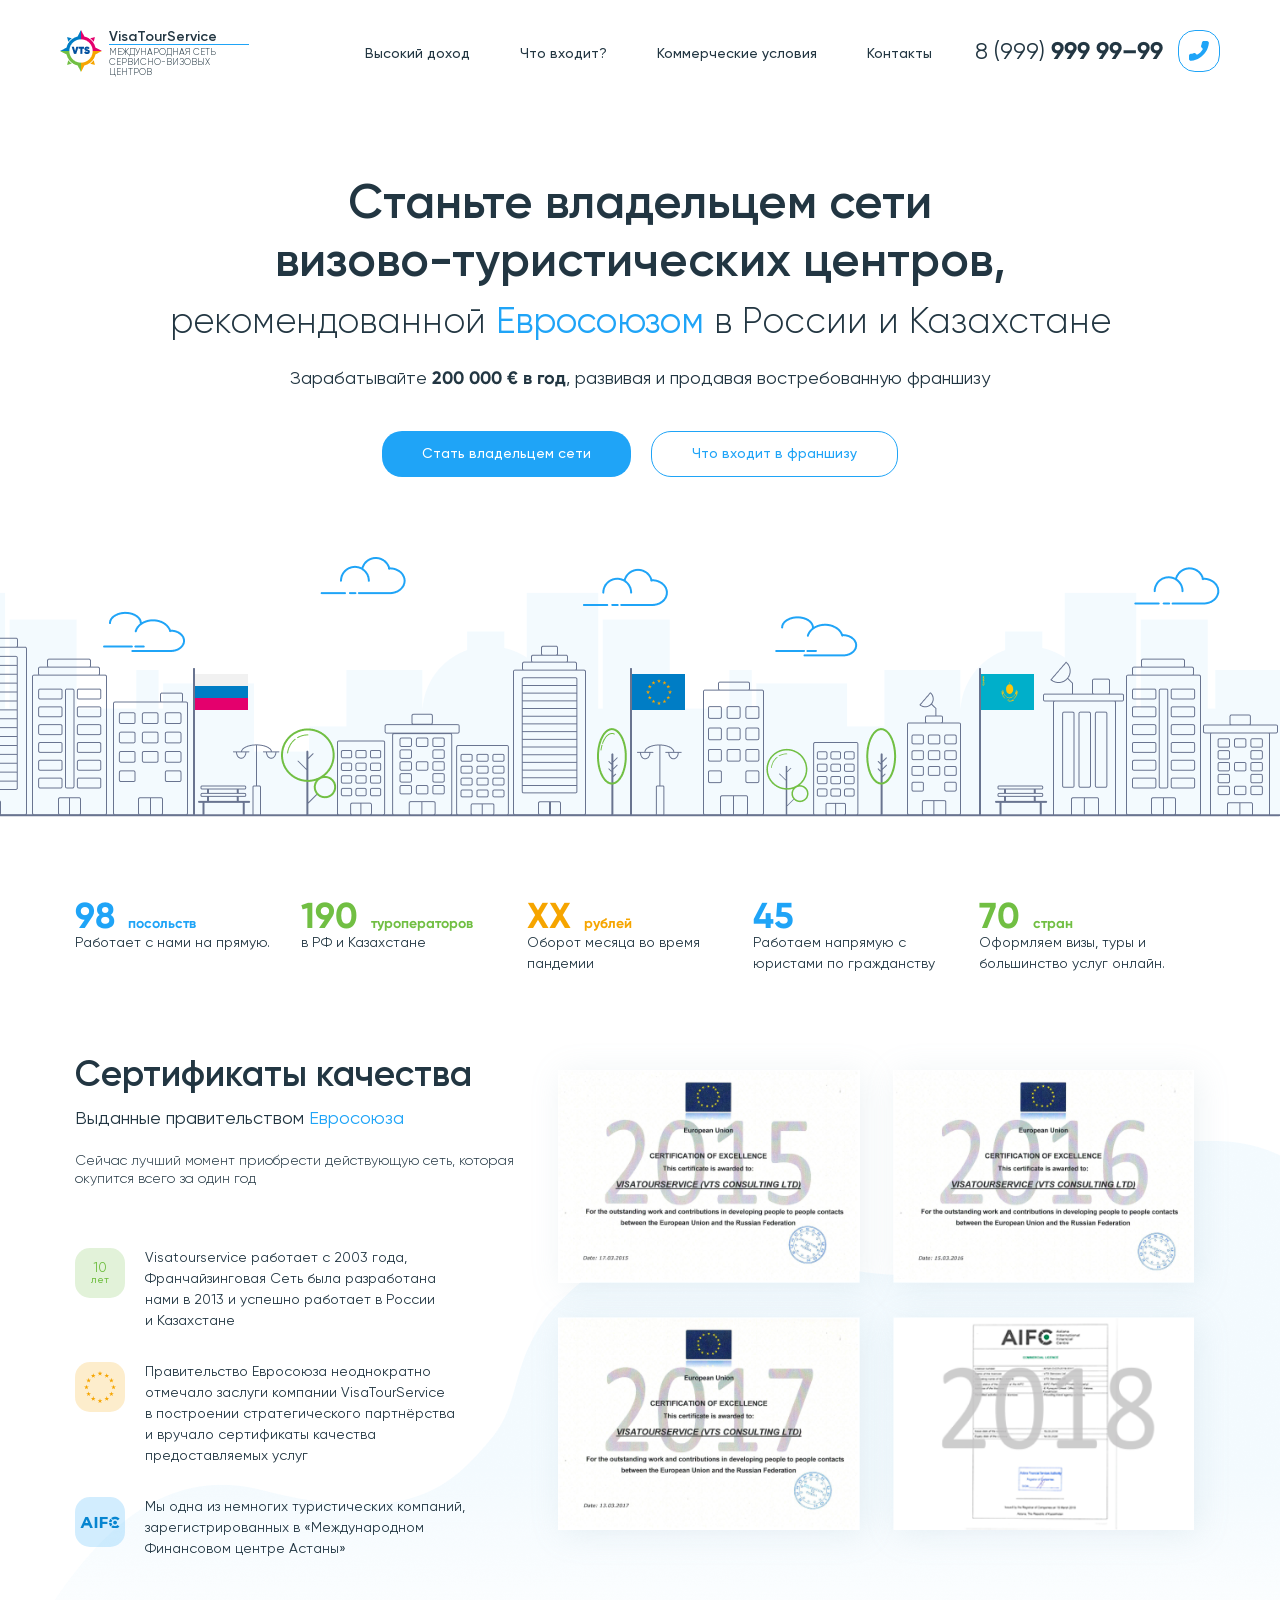
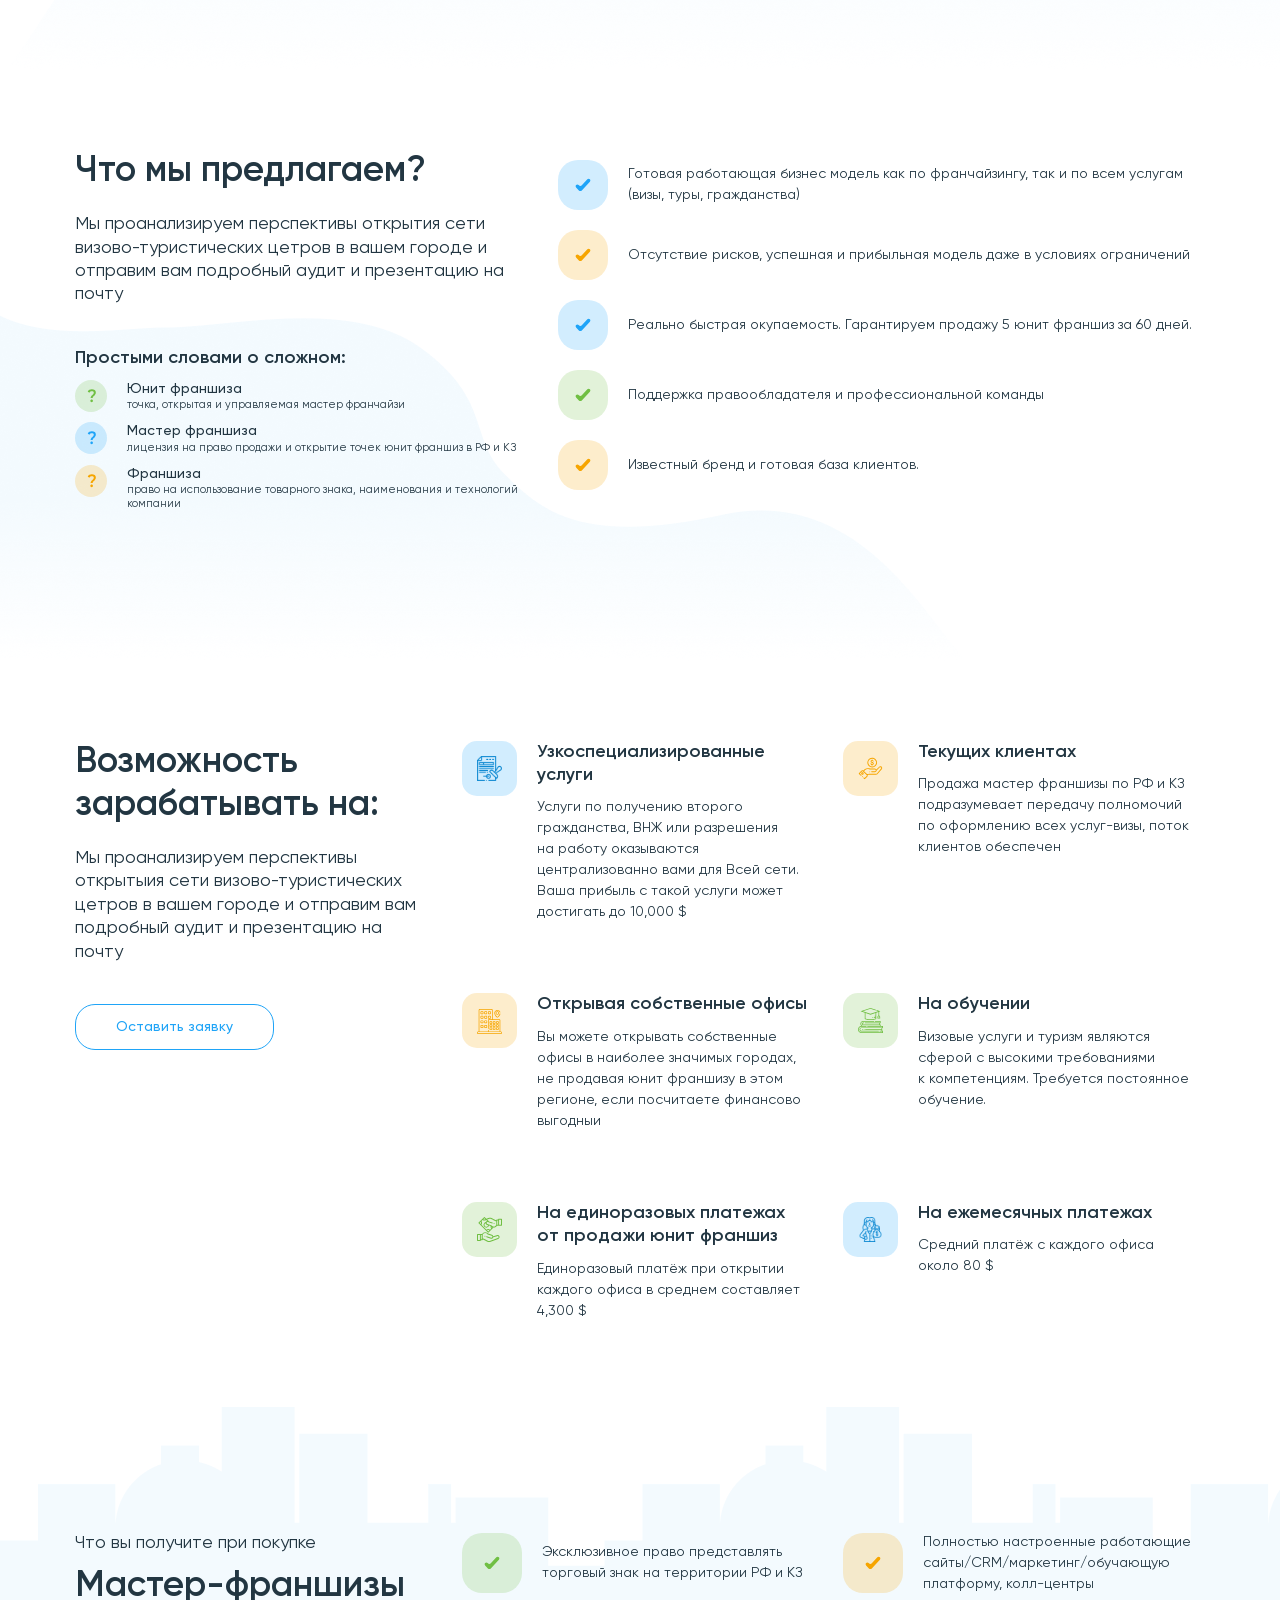
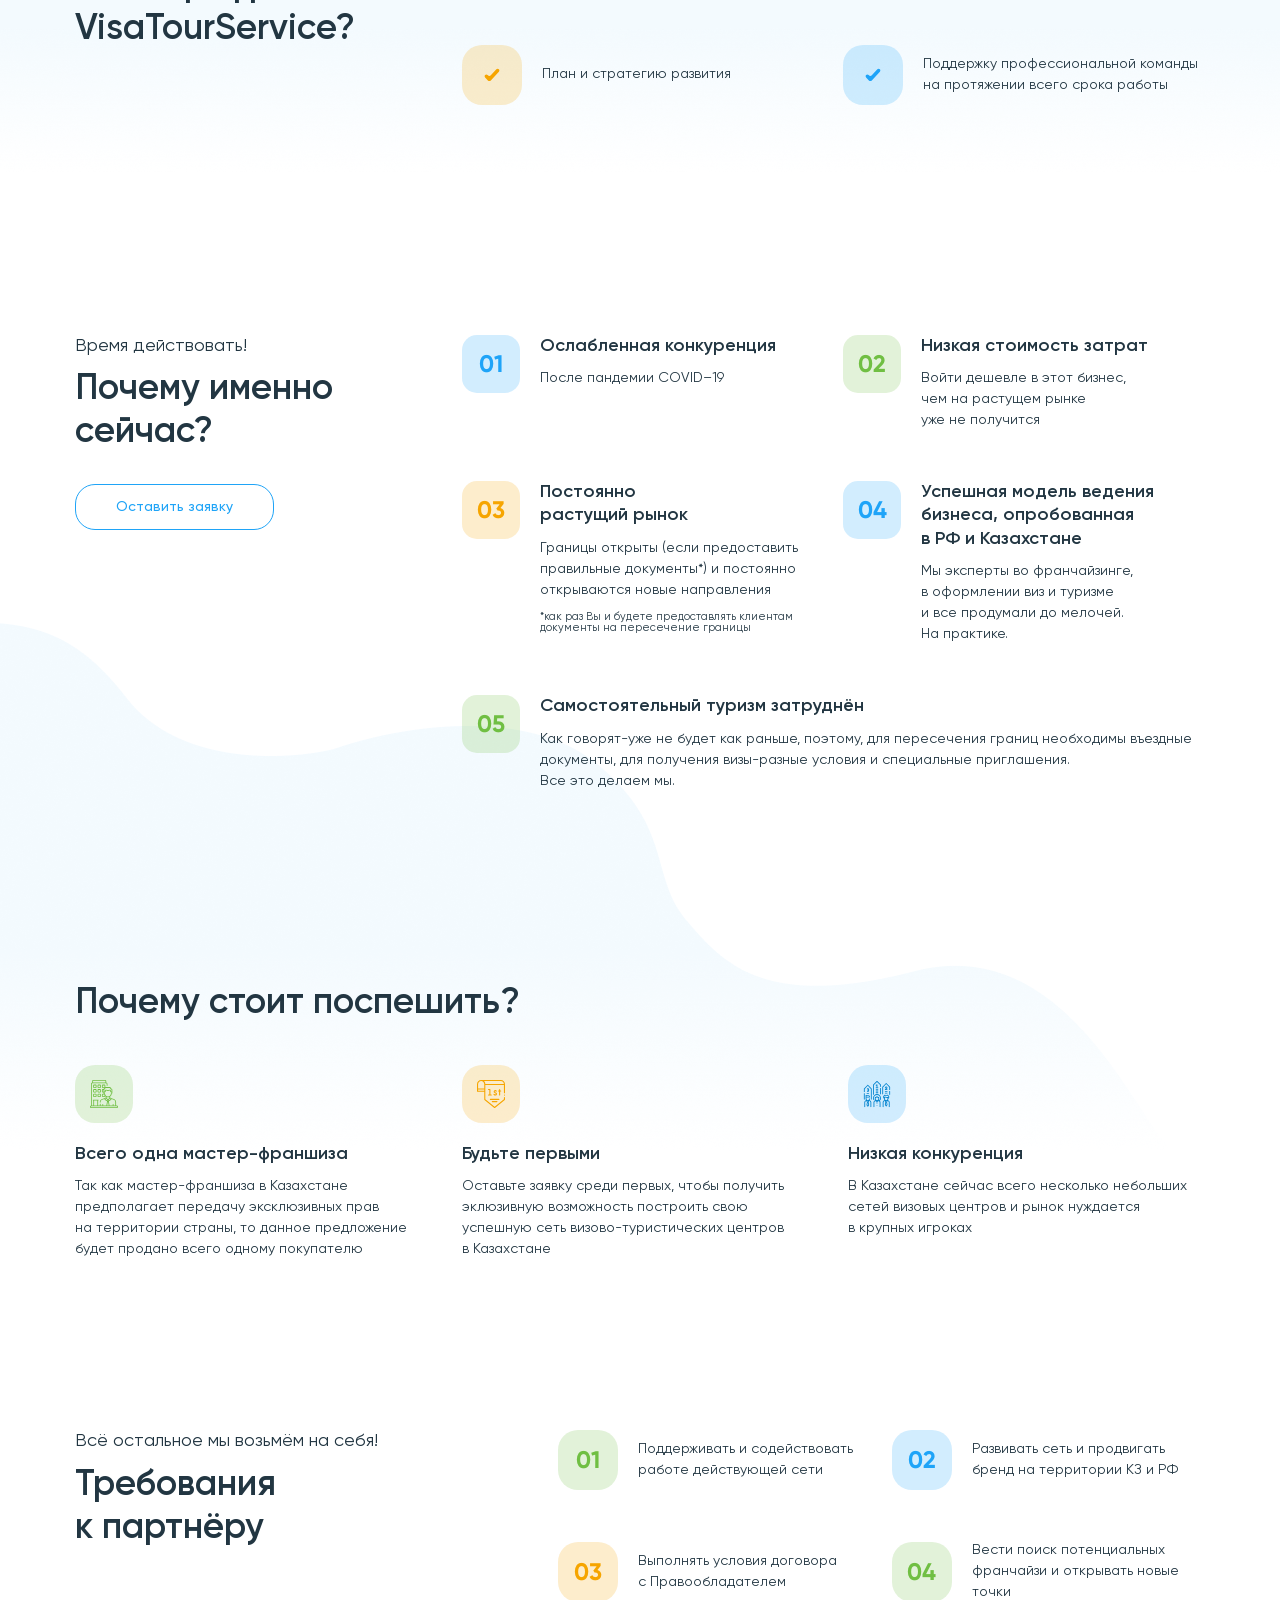
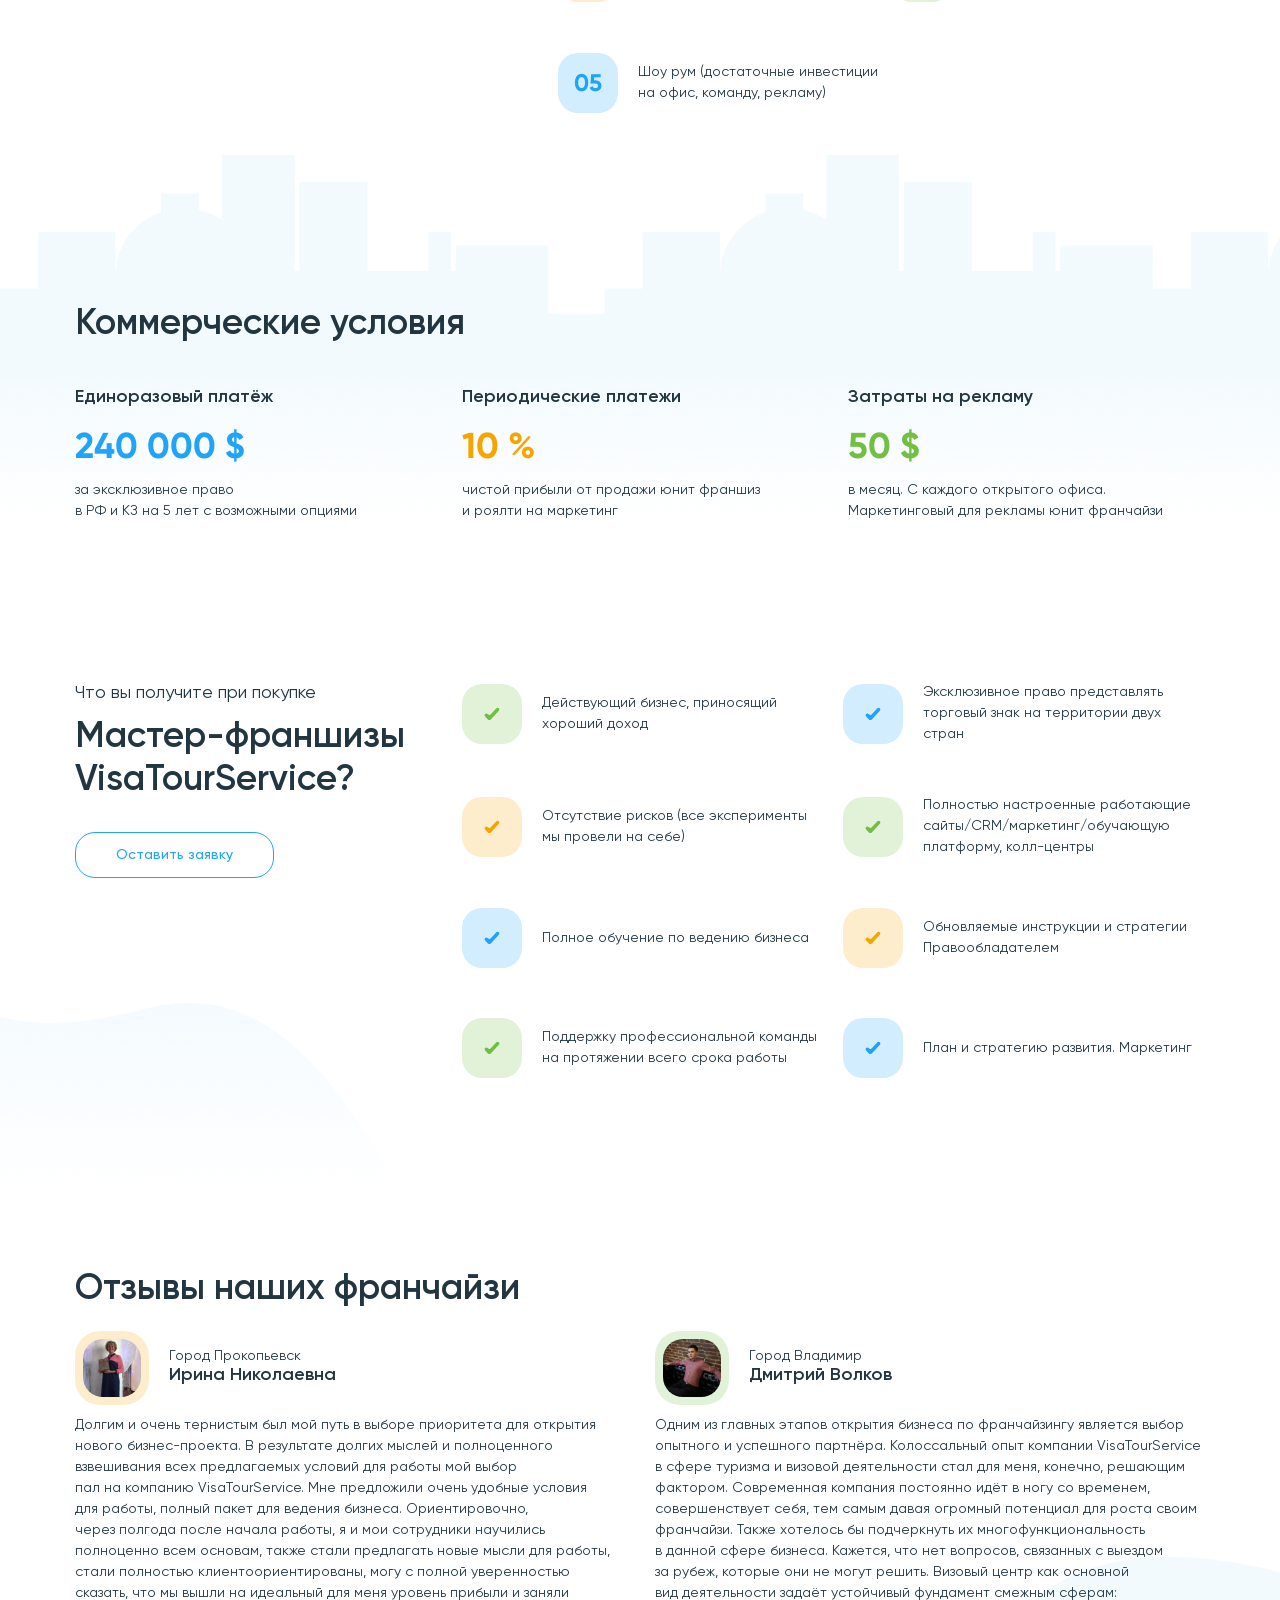
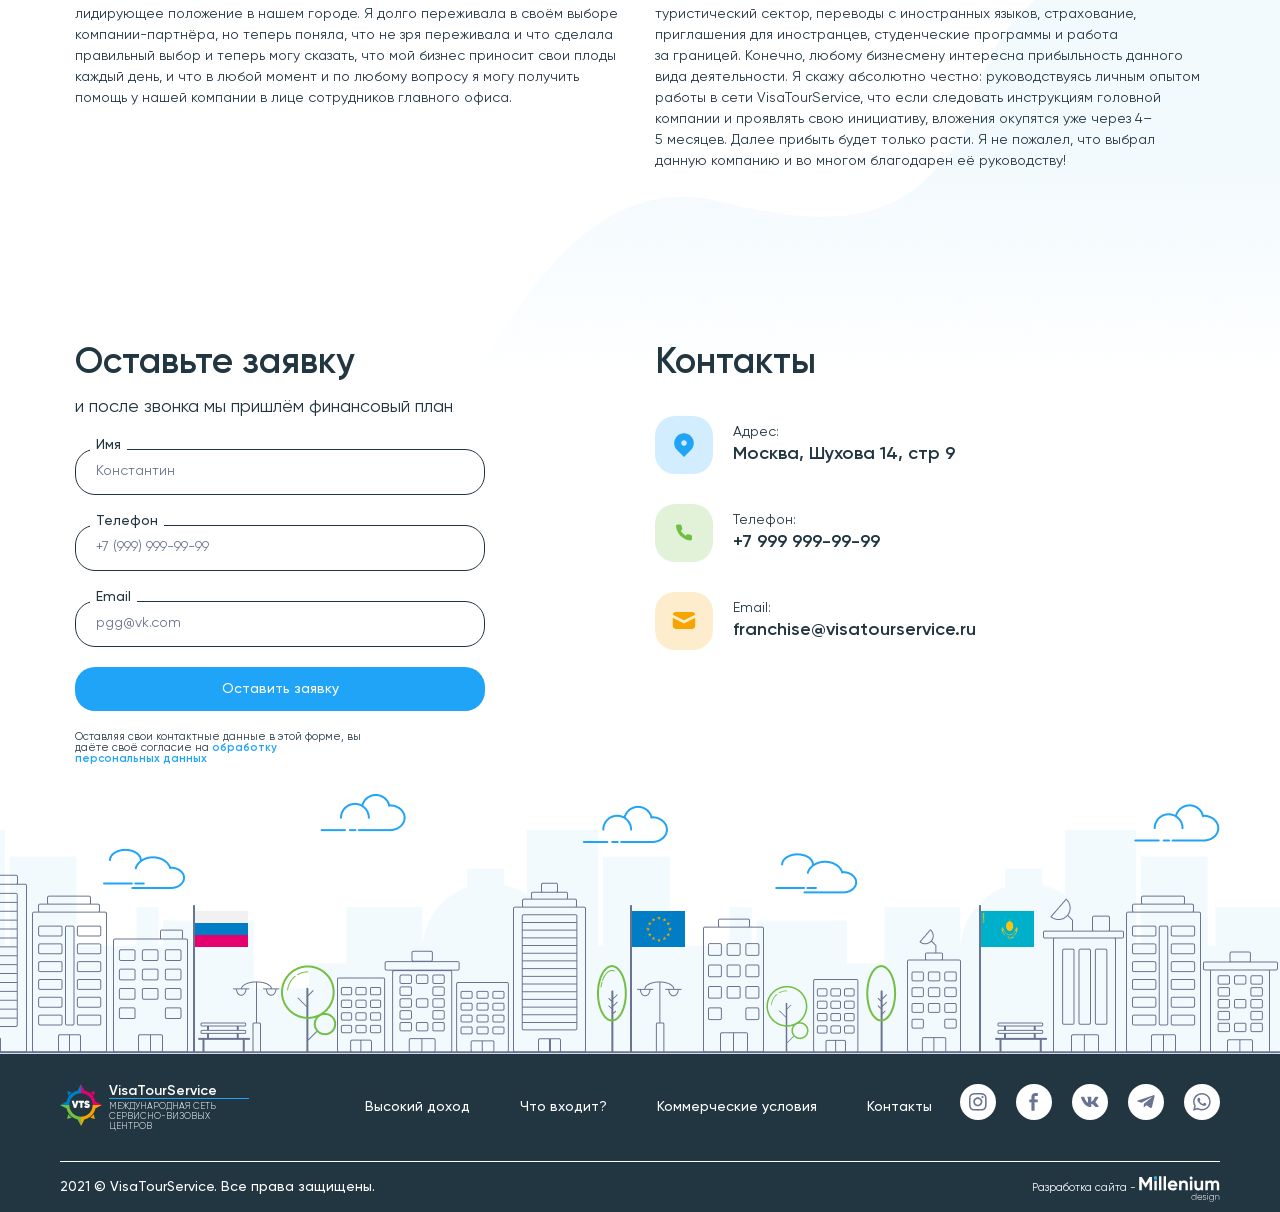
==== commit 2bdd96a6: "Update index.html" ====
--- a/docs/index.html
+++ b/docs/index.html
@@ -4,9 +4,9 @@
     <meta charset="UTF-8">
     <title>VTS РФ</title>
 
-    <meta http-equiv="cache-control" content="no-cache" />
+    <!--<meta http-equiv="cache-control" content="no-cache" />
     <meta http-equiv="Pragma" content="no-cache" />
-    <meta http-equiv="Expires" content="-1" />
+    <meta http-equiv="Expires" content="-1" />-->
 
     <meta http-equiv="X-UA-Compatible" content="IE=edge">
     <meta name="viewport" content="width=device-width, initial-scale=1, maximum-scale=1, viewport-fit=cover">
@@ -50,7 +50,7 @@
             </div>
             <div class="col-xl-3 col order-1 order-lg-2 p-0">
                 <div class="header_phoneNumber">
-                    <span>8 (495) <strong>150 46–56</strong></span>
+                    <span>8 (999) <strong>999 99–99</strong></span>
                     <a href="#popup_form_small" class="popup button button-svg transition_fast">
                         <svg width="20" height="20" viewBox="0 0 16 16" fill="none" xmlns="http://www.w3.org/2000/svg">
                             <path d="M0.000494957 11.9791V14.3877C-0.000413895 14.6113 0.0454798 14.8327 0.135237 15.0375C0.224995 15.2424 0.356637 15.4263 0.521733 15.5775C0.686829 15.7286 0.881739 15.8437 1.09398 15.9154C1.30622 15.987 1.53111 16.0136 1.75425 15.9935C4.22976 15.725 6.60765 14.8808 8.69688 13.5286C10.6406 12.2959 12.2886 10.6512 13.5237 8.71134C14.8833 6.61679 15.7294 4.23206 15.9935 1.75036C16.0136 1.52834 15.9871 1.30457 15.9158 1.0933C15.8445 0.882034 15.7299 0.687898 15.5794 0.523253C15.4288 0.358607 15.2455 0.22706 15.0411 0.136987C14.8368 0.0469136 14.6159 0.000287778 14.3926 7.78413e-05H11.9791C11.5887 -0.00375708 11.2102 0.134222 10.9142 0.388297C10.6182 0.642373 10.4248 0.995207 10.3702 1.38103C10.2683 2.15185 10.0794 2.9087 9.80705 3.63713C9.69882 3.9245 9.67539 4.23682 9.73955 4.53707C9.80371 4.83732 9.95277 5.11292 10.1691 5.33121L11.1908 6.35087C10.0455 8.36092 8.37794 10.0252 6.3639 11.1682L5.34221 10.1485C5.12349 9.93264 4.84734 9.78387 4.54649 9.71984C4.24564 9.6558 3.93271 9.67918 3.64477 9.78721C2.91489 10.059 2.15654 10.2476 1.38419 10.3492C0.993406 10.4042 0.636512 10.6007 0.381388 10.9012C0.126264 11.2017 -0.00929451 11.5853 0.000494957 11.9791Z"
@@ -69,16 +69,17 @@
         <div class="popup_window__title ">
             <span class="h3">Заказ<br> обратного звонка</span>
         </div>
-        <form action="" class="mt-3">
+        <form action="" class="mt-3 js_form_ajax_post">
             <label for="popup_small_name" class="input_style_1 mb-5 transition_slow">
                 <span>Имя</span>
                 <input type="text" id="popup_small_name" name="name" placeholder="Константин" class="input" required>
             </label>
             <label for="popup_small_phone" class="input_style_1 mb-5 transition_slow">
                 <span>Телефон</span>
-                <input type="text" id="popup_small_phone" name="phone" placeholder="+7 (987) 654-32-10" class="input" required
+                <input type="text" id="popup_small_phone" name="phone" placeholder="+7 (999) 999-99-99" class="input" required
                        autocomplete="off">
             </label>
+            <input type="hidden" value="Форма Заказать звонок" name="where">
             <input type="submit" value="Заказать звонок" class="button_submit button button_style_1 transition_slow">
             <p class="description">Нажимая «Заказать звонок», вы даёте согласие на 
                 <a href="#" class="a  transition">обработку персональных данных </a></p>
@@ -89,25 +90,32 @@
         <div class="popup_window__title">
             <span class="h3">Оставьте заявку<br> и мы свяжемся с вами</span>
         </div>
-        <form action="" class="mt-3">
+        <form action="" class="mt-3 js_form_ajax_post">
             <label for="popup_big_name" class="input_style_1 mb-5 transition_slow">
                 <span>Имя</span>
                 <input type="text" id="popup_big_name" name="name" placeholder="Константин" class="input" required>
             </label>
             <label for="popup_big_phone" class="input_style_1 mb-5 transition_slow">
                 <span>Телефон</span>
-                <input type="text" id="popup_big_phone" name="phone" placeholder="+7 (987) 654-32-10" class="input" required
+                <input type="text" id="popup_big_phone" name="phone" placeholder="+7 (999) 999-99-99" class="input" required
                        autocomplete="off">
             </label>
             <label for="popup_big_email" class="input_style_1 mb-5 transition_slow">
                 <span>Email</span>
                 <input type="text" id="popup_big_email" name="email" placeholder="pgg@vk.com" class="input" required>
             </label>
+            <input type="hidden" value="Форма Оставить заявку" name="where">
             <input type="submit" value="Оставить заявку" class="button_submit button button_style_1 transition_slow">
             <p class="description">Нажимая «Заказать звонок», вы даёте согласие на 
                 <a href="#" class="a  transition">обработку персональных данных </a></p>
         </form>
     </div>
+
+    <div class="popup_window mfp-hide" id="js_popup_greeting">
+        <div class="js_popup_message_success h3">Спасибо за заявку!</div>
+        <div class="js_popup_message_fail h3">Попробуйте позднее</div>
+    </div>
+
 </div>
 
 <main class="main">
@@ -885,20 +893,21 @@
                         <h2 class="h2 mb-3">Оставьте заявку</h2>
                         <h3 class="h3_r mb-3">и после звонка мы пришлём финансовый план</h3>
                     </div>
-                    <form action="" class="mb-5">
+                    <form action="" class="mb-5 js_form_ajax_post">
                         <label for="name" class="input_style_1 transition_slow">
                             <span>Имя</span>
                             <input type="text" id="name" name="name" placeholder="Константин" class="input" required>
                         </label>
                         <label for="phone" class="input_style_1 transition_slow">
                             <span>Телефон</span>
-                            <input type="text" id="phone" name="phone" placeholder="+7 (987) 654-32-10" class="input"
+                            <input type="text" id="phone" name="phone" placeholder="+7 (999) 999-99-99" class="input"
                                    required autocomplete="off">
                         </label>
                         <label for="email" class="input_style_1 transition_slow">
                             <span>Email</span>
                             <input type="text" id="email" name="email" placeholder="pgg@vk.com" class="input" required>
                         </label>
+                        <input type="hidden" value="Форма Оставить заявку внизу страницы" name="where">
                         <input type="submit" value="Оставить заявку"
                                class="button_submit button button_style_1 transition_slow">
                         <p class="description">Оставляя свои контактные данные в этой форме, вы даёте своё согласие на
@@ -933,7 +942,7 @@
                         </div>
                         <div>
                             <p>Телефон:</p>
-                            <p class="h3">+7 985 119-03-32</p>
+                            <p class="h3">+7 999 999-99-99</p>
                         </div>
                     </div>
                     <div class="s12__item mt-3 mb-5">
@@ -1038,4 +1047,4 @@
 
 </footer>
 </body>
-</html>+</html>
